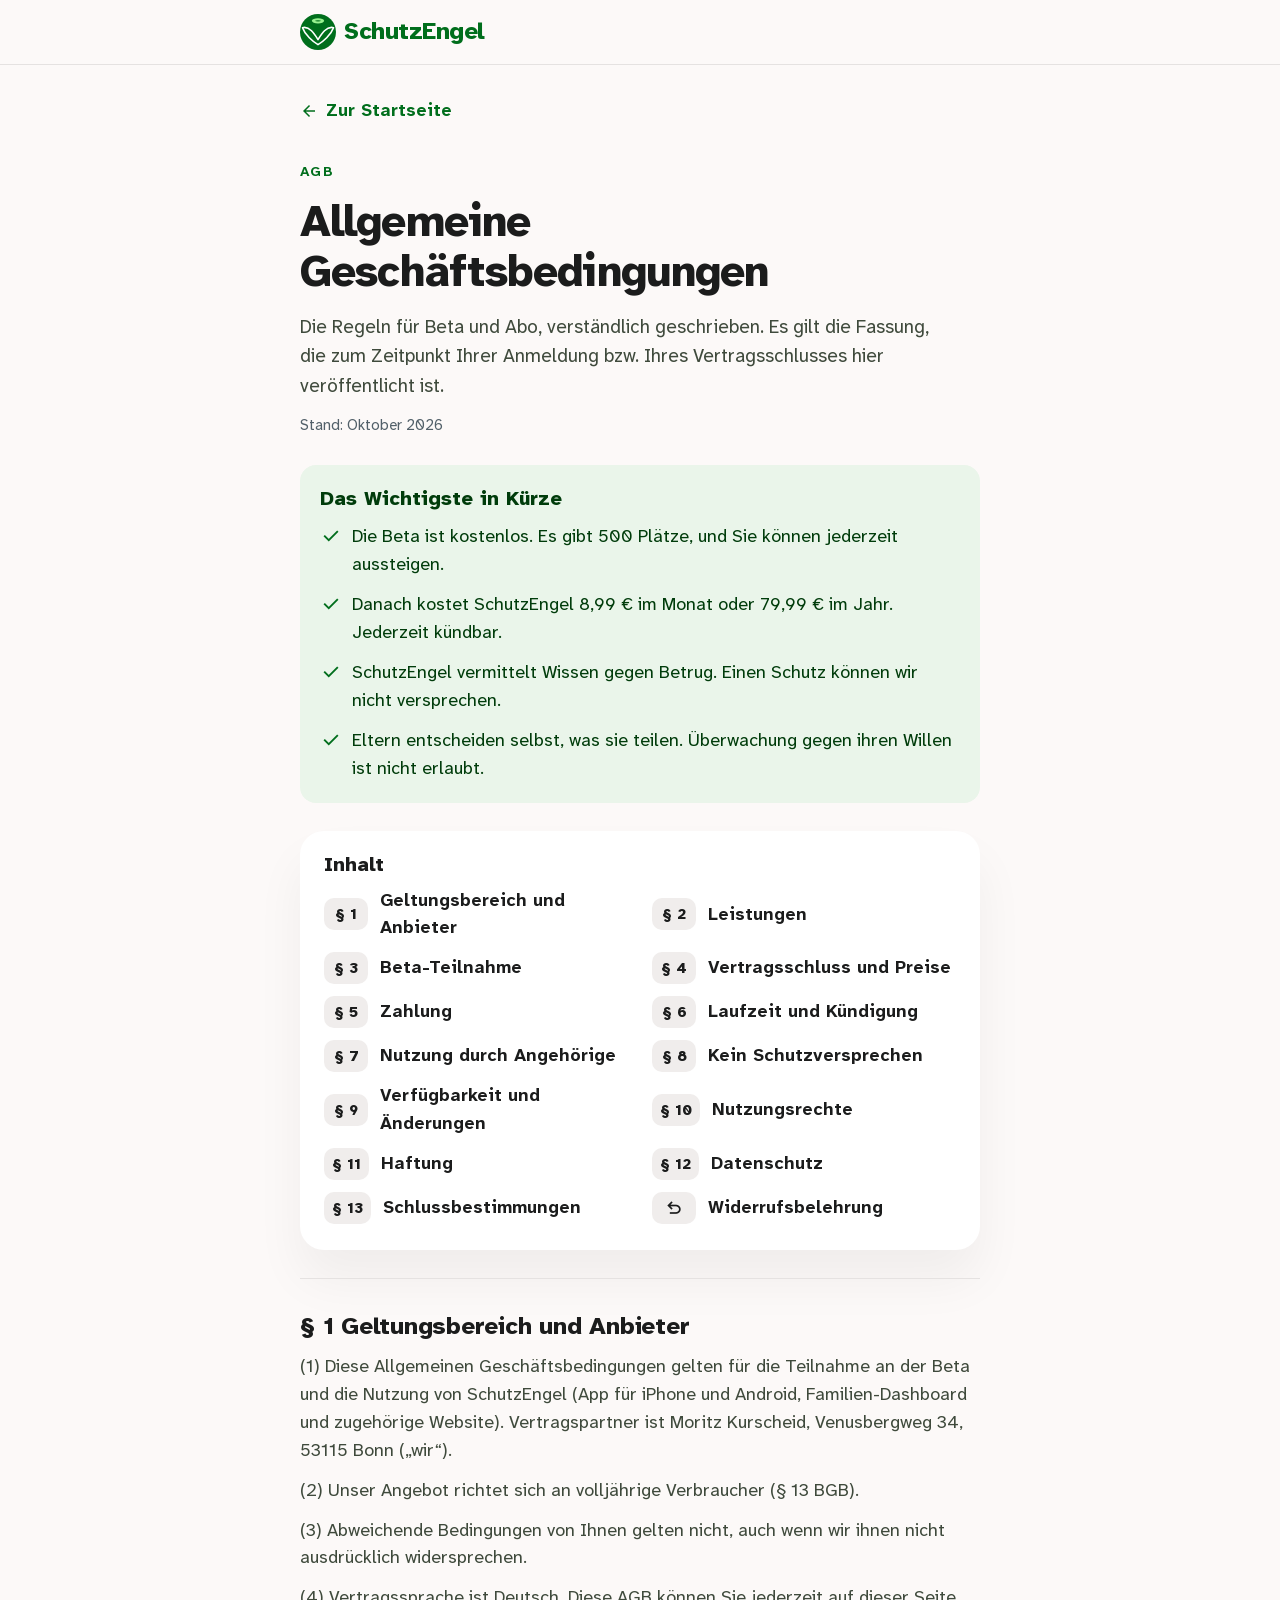
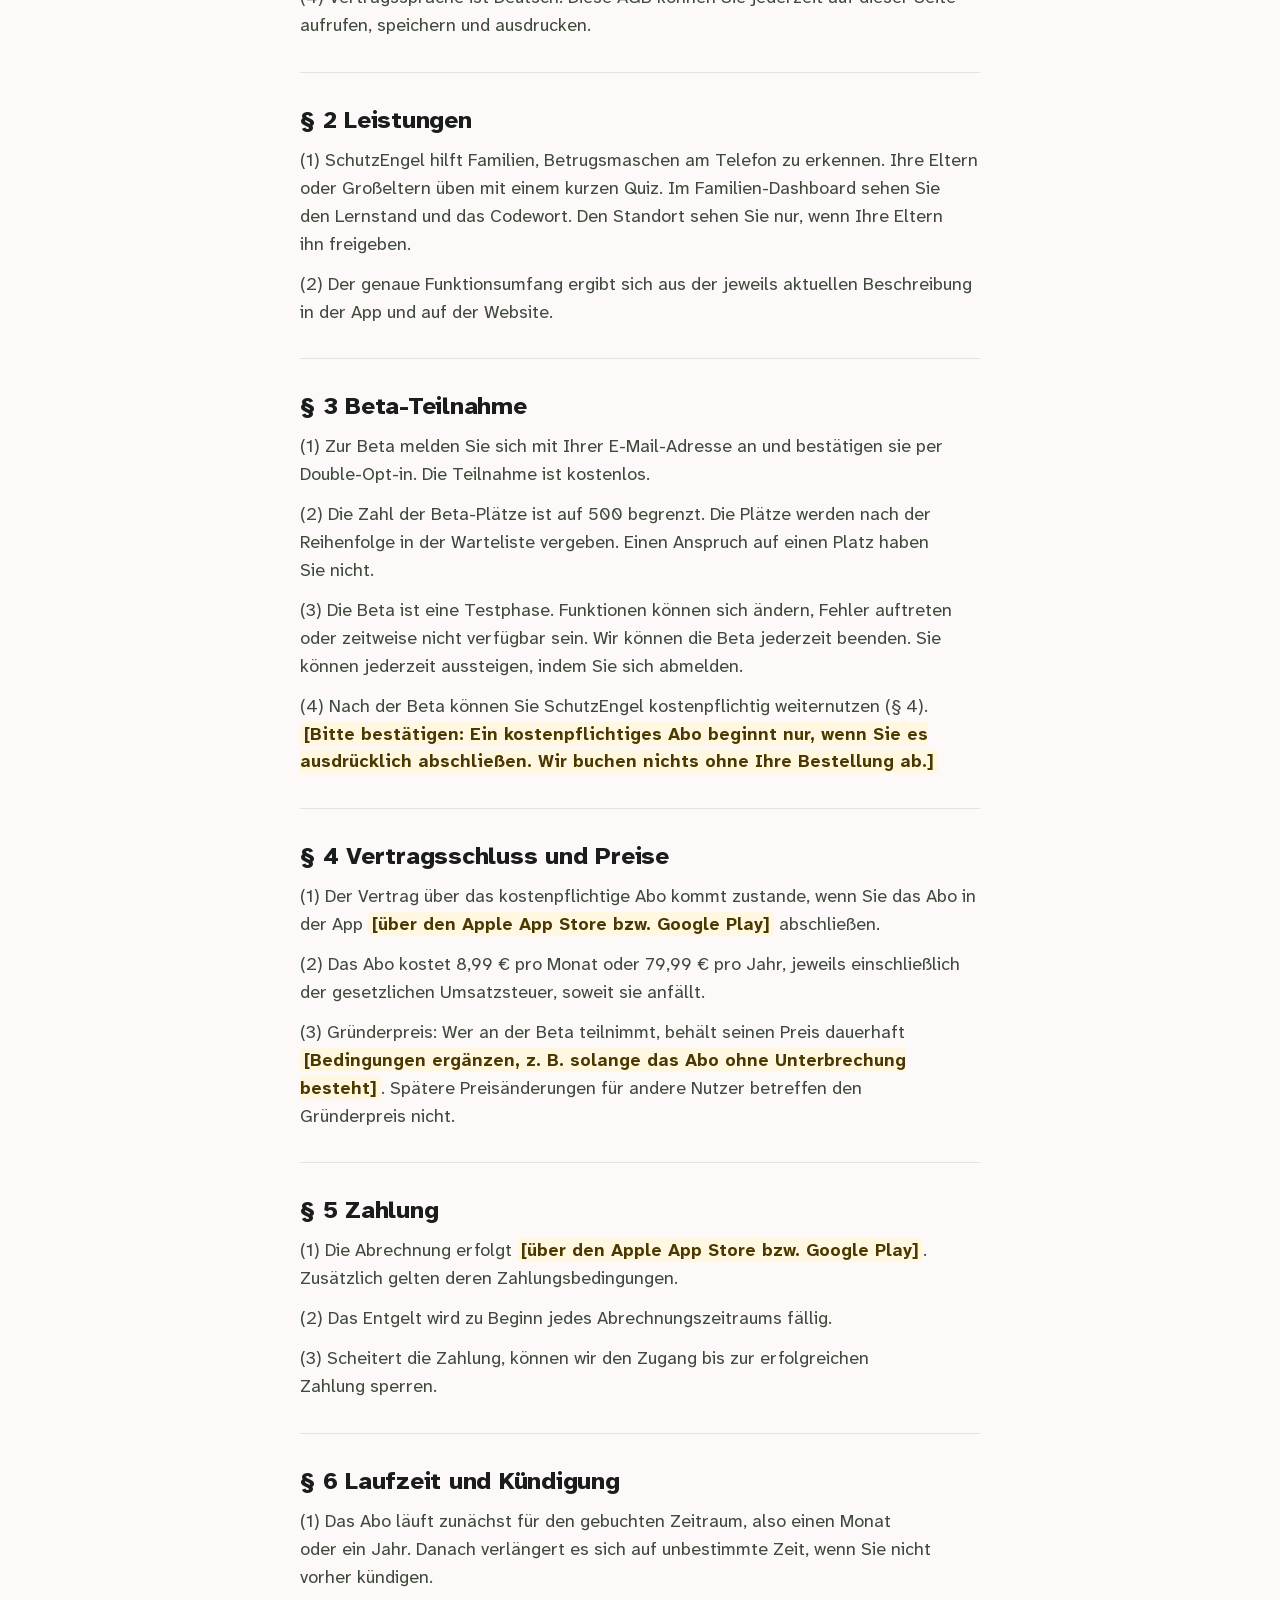
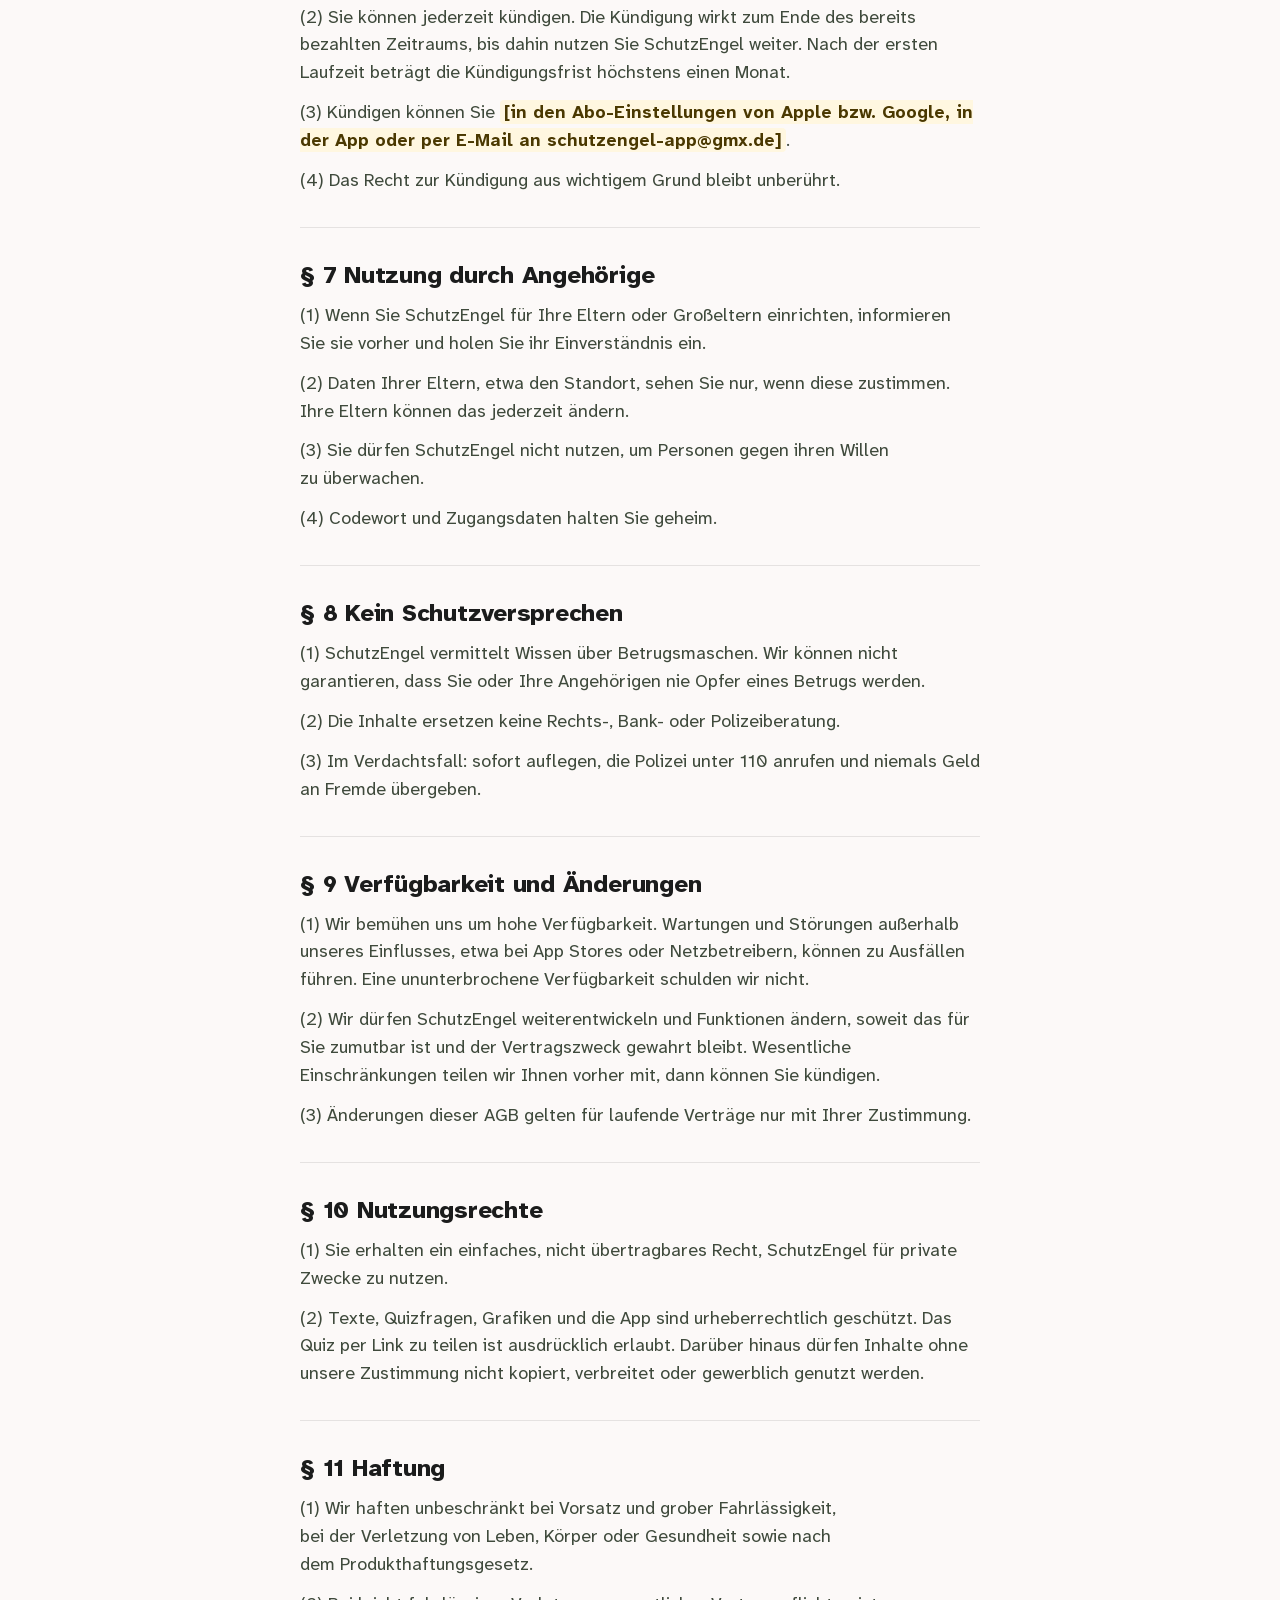
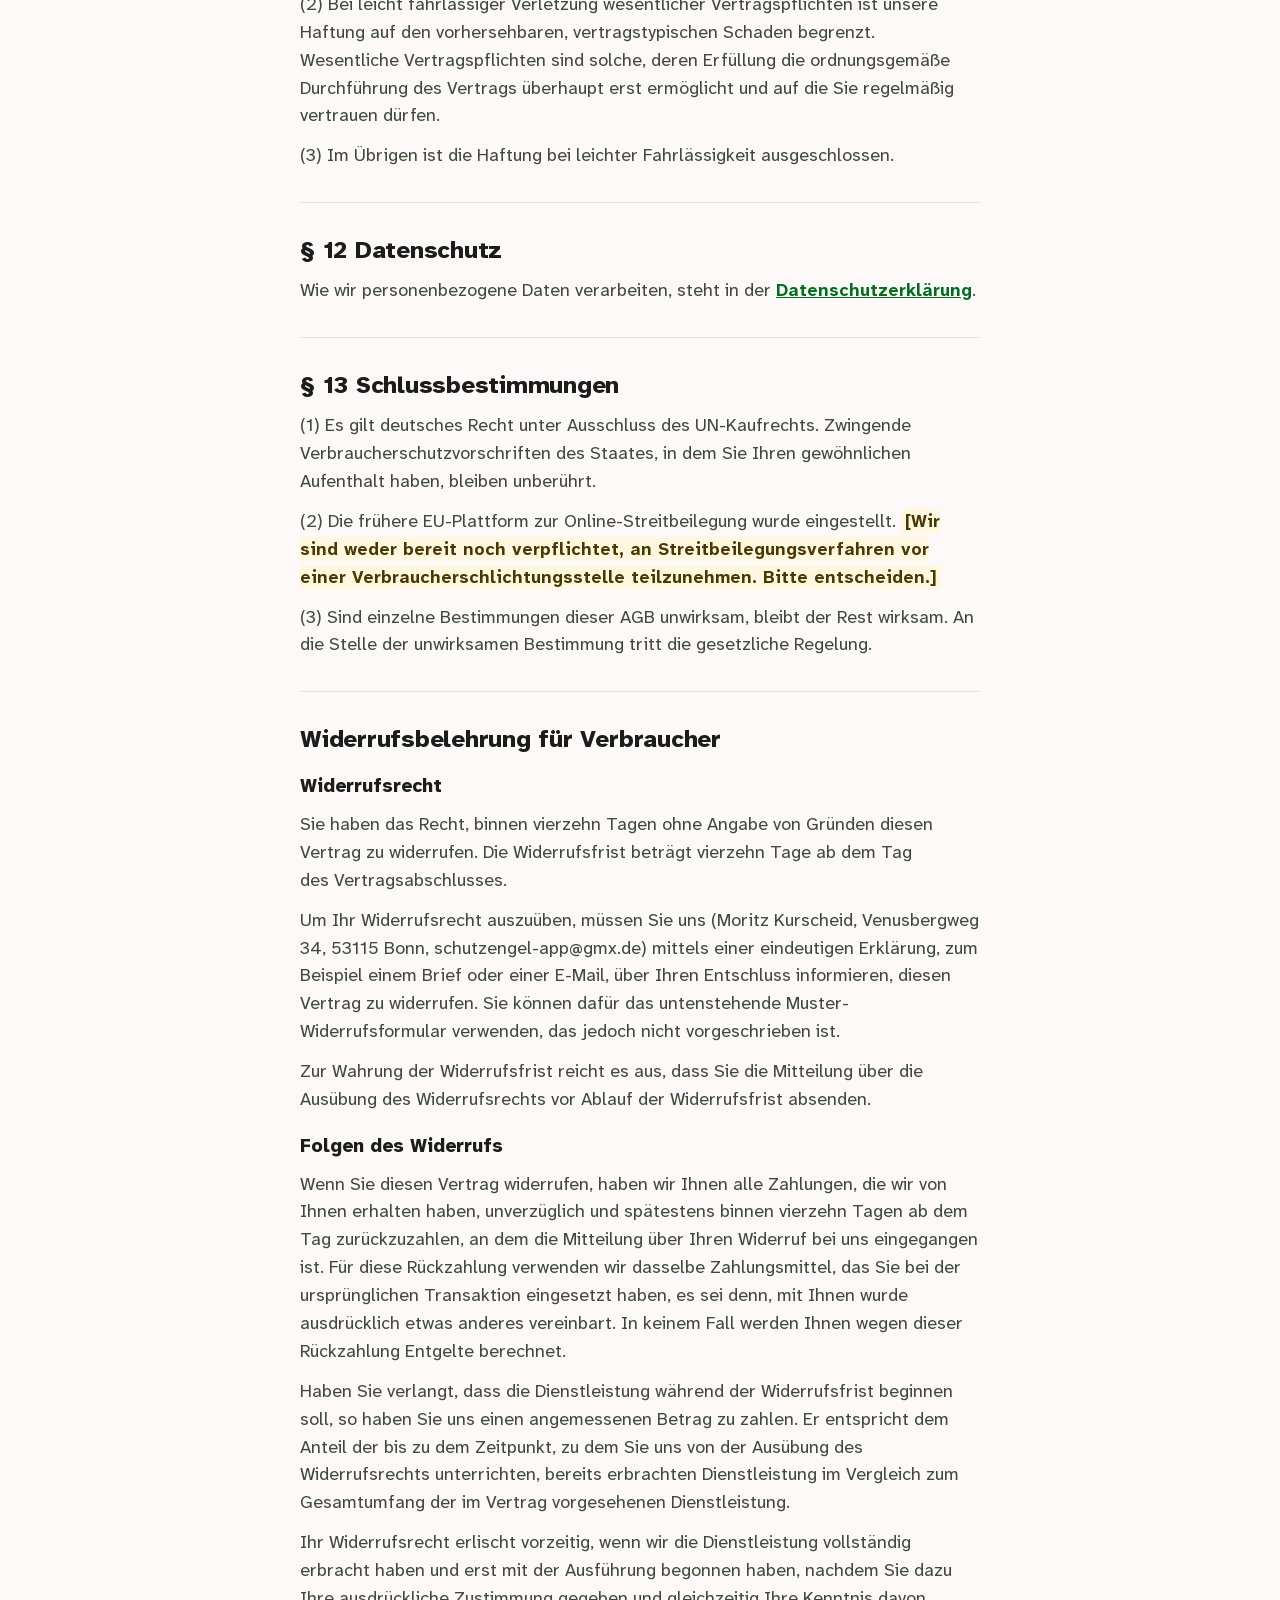
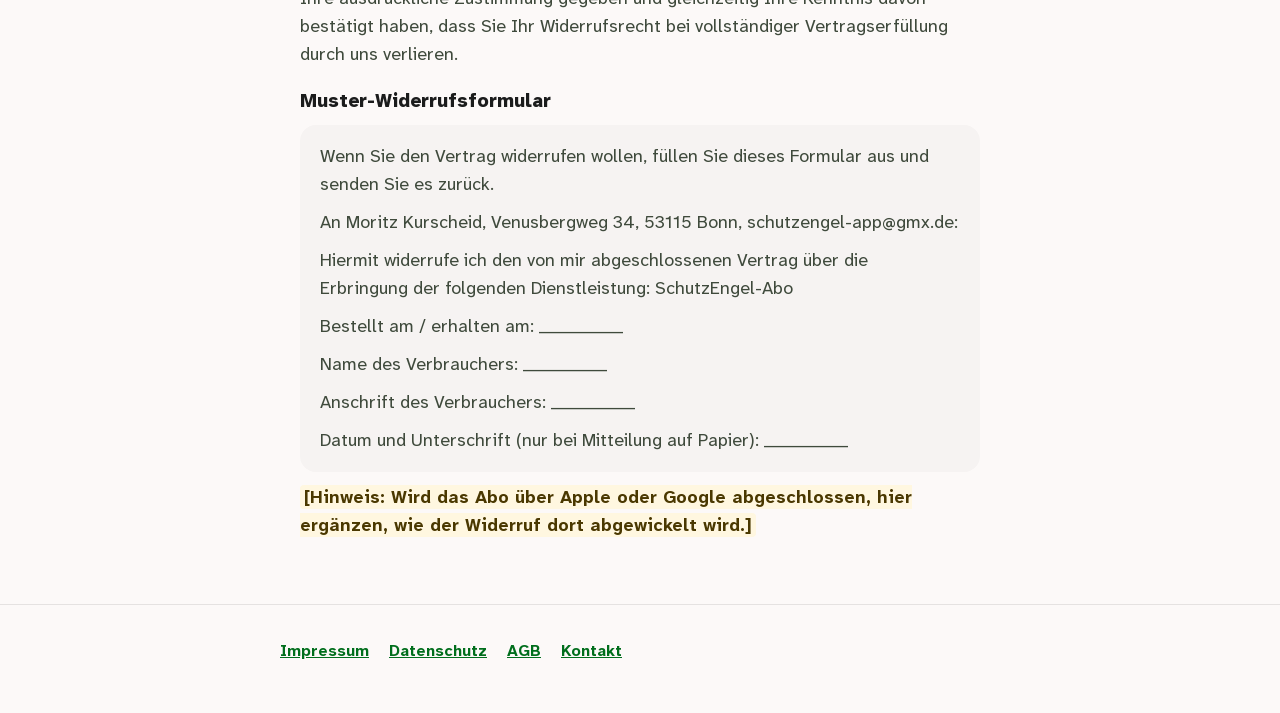
==== agb.html @ 81866c99 "SchutzEngel Prelaunch-Landingpage: Startseite, Danke, Kontakt, Datenschutz, AGB, Impressum Seiten au" ====
<!DOCTYPE html>
<html>
<head>
  <meta charset="utf-8">
<meta name="viewport" content="width=device-width, initial-scale=1">
  <title>SchutzEngel – AGB</title>
  <style>
    * { margin: 0; padding: 0; box-sizing: border-box; }
    body { background: #faf9f5; display: flex; align-items: center; justify-content: center; min-height: 100vh; font-family: -apple-system, BlinkMacSystemFont, sans-serif; }
    #__bundler_loading { position: fixed; bottom: 20px; right: 20px; font: 13px/1.4 -apple-system, BlinkMacSystemFont, sans-serif; color: #666; background: #fff; padding: 8px 14px; border-radius: 8px; box-shadow: 0 1px 4px rgba(0,0,0,0.12); z-index: 10000; }
    #__bundler_thumbnail { position: fixed; inset: 0; width: 100%; height: 100%; display: flex; align-items: center; justify-content: center; background: #faf9f5; z-index: 9999; }
    #__bundler_thumbnail svg { width: 100%; height: 100%; object-fit: contain; }
    #__bundler_placeholder { color: #999; font-size: 14px; }
  </style>
  <noscript>
    <style>#__bundler_loading { display: none; }</style>
    <div style="position:fixed;bottom:12px;left:12px;font:13px/1.4 -apple-system,BlinkMacSystemFont,sans-serif;color:#999;background:rgba(255,255,255,0.9);padding:6px 12px;border-radius:6px;box-shadow:0 1px 4px rgba(0,0,0,0.08);z-index:10000;">
      This page requires JavaScript to display.
    </div>
  </noscript>
</head>
<body>
  <div id="__bundler_placeholder">Loading SchutzEngel – AGB...</div>
  <div id="__bundler_loading">Unpacking...</div>

  <script>
    
document.addEventListener('DOMContentLoaded', async function() {
  const loading = document.getElementById('__bundler_loading');
  function setStatus(msg) { if (loading) loading.textContent = msg; }

  const FONT_MIME = /^(font[/]|application[/](x-)?font-|application[/]vnd\.ms-fontobject)/i;
  const MIME_TOKEN = /^[\w.+-]+[/][\w.+-]+$/;
  function toBase64(bytes) {
    let bin = '';
    for (let i = 0; i < bytes.length; i += 0x8000) {
      bin += String.fromCharCode.apply(null, bytes.subarray(i, i + 0x8000));
    }
    return btoa(bin);
  }

  // Error sink persists across replaceWith since it's on window, not the DOM.
  window.addEventListener('error', function(e) {
    // Failed resource loads (CSP-blocked links, scripts, images) fire plain
    // events at the element — warn only; real JS errors carry message/error.
    if (!e.message && !e.error && e.target && e.target !== window) {
      console.warn('[bundle] resource failed to load:',
        e.target.tagName, String(e.target.src || e.target.href || ''));
      return;
    }
    var p = document.body || document.documentElement;
    var d = document.getElementById('__bundler_err') || p.appendChild(document.createElement('div'));
    d.id = '__bundler_err';
    d.style.cssText = 'position:fixed;bottom:12px;left:12px;right:12px;font:12px/1.4 ui-monospace,monospace;background:#2a1215;color:#ff8a80;padding:10px 14px;border-radius:8px;border:1px solid #5c2b2e;z-index:99999;white-space:pre-wrap;max-height:40vh;overflow:auto';
    d.textContent = (d.textContent ? d.textContent + String.fromCharCode(10) : '') +
      '[bundle] ' + (e.message || e.type) +
      (e.filename ? ' (' + e.filename.slice(0, 60) + ':' + e.lineno + ')' : '');
  }, true);

  try {
    const manifestEl = document.querySelector('script[type="__bundler/manifest"]');
    const templateEl = document.querySelector('script[type="__bundler/template"]');
    if (!manifestEl || !templateEl) {
      setStatus('Error: missing bundle data');
      console.error('[bundler] Missing script tags — manifestEl:', !!manifestEl, 'templateEl:', !!templateEl);
      return;
    }

    const manifest = JSON.parse(manifestEl.textContent);
    let template = JSON.parse(templateEl.textContent);

    // Nested page bundles (iframe targets). Each ships ONCE, in the ROOT
    // document's manifest; frame srcs carry an about:blank#<uuid> marker
    // instead of a substitutable uuid. Every document mints the blobs for
    // its OWN frames — from local text at the root, or text obtained from
    // its DIRECT parent over the relay protocol below — so each frame
    // navigation stays same-origin with its initiator and a deduped page
    // loads at any depth on any host, including a file:// download's
    // opaque origins (where a blob minted by one document cannot be
    // navigated to by another).
    const pageOrderEl = document.querySelector('script[type="__bundler/page_order"]');
    const pageOrder = pageOrderEl ? JSON.parse(pageOrderEl.textContent) : [];
    const pageSet = new Set(pageOrder);
    const pageTexts = {};

    // ── Nested-page text protocol (parent-chain relay) ──
    // Page bundles ship once, in the ROOT document's manifest. Every
    // document mints the blobs for its OWN frames, obtaining page text
    // through a strict parent-chain relay: a document only ever SENDS to
    // its direct parent (which, for every document the publisher's own
    // runtime minted, is another publisher document) and only ACCEPTS
    // text from that direct parent; requests from below are honored only
    // for the document's own child frames, and the ROOT never sends
    // upward at all. That last rule is load-bearing: the artifact host's
    // frame-ancestors allows claude.ai (and friends) to frame an
    // artifact, so window.top can be a FOREIGN document — a top-addressed
    // protocol would hand page uuids to that ancestor and accept forged
    // "page text" from it, minting attacker HTML as an artifact-origin
    // blob document. The chain never touches the ancestor: requests stop
    // at the root, replies are origin-addressed per hop (never '*' when
    // an origin exists), and both directions are origin-gated (on https
    // a foreign sender's origin can never equal this document's; in
    // opaque contexts — file:// — everything serializes as 'null', where
    // an embedded EXTERNAL frame still fails the gate by carrying its
    // own real origin, and a sandboxed child of such a frame is excluded
    // by the own-child-frames check plus uuid unguessability). Shape is
    // deny-by-default: one request form, one reply form, no error
    // replies.
    // window.origin is the SERIALIZED SECURITY origin ('null' in opaque
    // contexts such as a sandboxed preview iframe) — location.origin is
    // computed from the URL and stays 'https://…' even when the document
    // is sandboxed, which would misgate every opaque chain.
    const OWN_TARGET = /^https?:[/][/]/.test(window.origin || '')
      ? window.origin
      : '*';
    function trustedOrigin(e) {
      if (e.origin === window.origin) return true; // https chains; opaque==opaque
      // file:// trees: Chrome serializes the file document's origin as
      // 'file://' while the blob: documents it mints serialize as 'null',
      // so the two legitimate shapes can never string-match — accept the
      // pair in both directions. https origins never serialize as either,
      // and sender identity (own child frame / direct parent) is checked
      // separately.
      return (
        (e.origin === 'null' &&
          (window.origin === 'file://' ||
            window.location.protocol === 'file:')) ||
        (/^file:/.test(e.origin) && window.origin === 'null')
      );
    }
    // Non-empty only in the root document (nested bundles ship an empty
    // island), so it doubles as the root marker: the root answers from
    // local text and treats a miss as authoritative — never relaying to
    // its (possibly foreign) parent.
    const isPageRoot = pageOrder.length > 0;
    const blobUrls = {};
    const resourceBlobs = {};
    const UUID_SHAPE = /^[0-9a-f]{8}-[0-9a-f]{4}-[0-9a-f]{4}-[0-9a-f]{4}-[0-9a-f]{12}$/;
    const pendingFrames = {}; // uuid -> [{el, frag}] awaiting text for own frames
    const pendingRelays = {}; // uuid -> [childWindow] awaiting text to pass down
    function mountPage(el, frag, text) {
      const pageBlob = new Blob([text], { type: 'text/html' });
      const u = URL.createObjectURL(pageBlob);
      resourceBlobs[u] = pageBlob;
      el.src = u + frag;
    }
    function deliverPage(uuid, text) {
      const frames = pendingFrames[uuid];
      delete pendingFrames[uuid];
      if (frames) for (const f of frames) mountPage(f.el, f.frag, text);
      const relays = pendingRelays[uuid];
      delete pendingRelays[uuid];
      if (relays) {
        for (const cw of relays) {
          try { cw.postMessage({ __bundler_page: uuid, __bundler_text: text }, OWN_TARGET); } catch (err) { /* gone */ }
        }
      }
    }
    function ownFrameWindows() {
      const out = [];
      for (const f of Array.from(document.querySelectorAll('iframe'))) {
        try { if (f.contentWindow) out.push(f.contentWindow); } catch (err) { /* detached */ }
      }
      return out;
    }
    window.addEventListener('message', function (e) {
      const d = e.data;
      if (!d || typeof d !== 'object' || !e.source) return;
      // Origin gate first; the structural checks below (own-child-frames
      // for requests, direct-parent + solicited-uuid for replies, the
      // root's never-relay rule) are what hold in fully opaque chains
      // where origin strings can't discriminate — a sandboxed root's
      // FOREIGN wrapper still fails all three even though both serialize
      // as real-vs-'null' rather than matching.
      if (!trustedOrigin(e)) return;
      if (typeof d.__bundler_need === 'string' && UUID_SHAPE.test(d.__bundler_need)) {
        // Requests are honored only for this document's own child frames.
        if (ownFrameWindows().indexOf(e.source) < 0) return;
        const uuid = d.__bundler_need;
        const text = pageTexts[uuid];
        if (typeof text === 'string') {
          try { e.source.postMessage({ __bundler_page: uuid, __bundler_text: text }, OWN_TARGET); } catch (err) { /* gone */ }
          return;
        }
        if (isPageRoot || window.parent === window) return; // authoritative miss
        const waiting = pendingRelays[uuid];
        if (waiting) {
          if (waiting.indexOf(e.source) < 0) waiting.push(e.source);
          return;
        }
        // Never-answered uuids would otherwise accumulate forever under a
        // request spray; past the cap (far above any real page count) new
        // relays are dropped rather than remembered.
        if (Object.keys(pendingRelays).length >= 128) return;
        pendingRelays[uuid] = [e.source];
        window.parent.postMessage({ __bundler_need: uuid }, OWN_TARGET);
      } else if (
        typeof d.__bundler_page === 'string' &&
        UUID_SHAPE.test(d.__bundler_page) &&
        typeof d.__bundler_text === 'string'
      ) {
        // The shape test is load-bearing beyond tidiness: the solicited
        // check below uses the in operator, which matches prototype keys
        // ('__proto__', 'constructor') — an unshaped key would reach
        // deliverPage and throw, painting the error banner.
        // Text is accepted only from the direct parent — the document
        // that minted this one.
        if (e.source !== window.parent || window.parent === window) return;
        if (!(d.__bundler_page in pendingFrames) && !(d.__bundler_page in pendingRelays)) return;
        deliverPage(d.__bundler_page, d.__bundler_text);
      }
    });

    const uuids = Object.keys(manifest);
    setStatus('Unpacking ' + uuids.length + ' assets...');

    await Promise.all(uuids.map(async (uuid) => {
      const entry = manifest[uuid];
      try {
        const binaryStr = atob(entry.data);
        const bytes = new Uint8Array(binaryStr.length);
        for (let i = 0; i < binaryStr.length; i++) bytes[i] = binaryStr.charCodeAt(i);

        let finalBytes = bytes;
        if (entry.compressed) {
          if (typeof DecompressionStream !== 'undefined') {
            const ds = new DecompressionStream('gzip');
            const writer = ds.writable.getWriter();
            const reader = ds.readable.getReader();
            writer.write(bytes);
            writer.close();
            const chunks = [];
            let totalLen = 0;
            while (true) {
              const { done, value } = await reader.read();
              if (done) break;
              chunks.push(value);
              totalLen += value.length;
            }
            finalBytes = new Uint8Array(totalLen);
            let offset = 0;
            for (const chunk of chunks) { finalBytes.set(chunk, offset); offset += chunk.length; }
          } else {
            console.warn('DecompressionStream not available, asset ' + uuid + ' may not render');
          }
        }

        if (pageSet.has(uuid)) {
          pageTexts[uuid] = new TextDecoder().decode(finalBytes);
          return;
        }
        if (FONT_MIME.test(entry.mime) && MIME_TOKEN.test(entry.mime)) {
          // Strict artifact hosts allow font-src data: but not blob:.
          blobUrls[uuid] = 'data:' + entry.mime + ';base64,' +
            (entry.compressed ? toBase64(finalBytes) : entry.data);
        } else {
          const blob = new Blob([finalBytes], { type: entry.mime });
          blobUrls[uuid] = URL.createObjectURL(blob);
          resourceBlobs[blobUrls[uuid]] = blob;
        }
      } catch (err) {
        console.error('Failed to decode asset ' + uuid + ':', err);
        const blob = new Blob([], { type: entry.mime });
        blobUrls[uuid] = URL.createObjectURL(blob);
        resourceBlobs[blobUrls[uuid]] = blob;
      }
    }));

    const extResEl = document.querySelector('script[type="__bundler/ext_resources"]');
    const extResources = extResEl ? JSON.parse(extResEl.textContent) : [];
    const resourceMap = {};
    for (const entry of extResources) {
      if (blobUrls[entry.uuid]) resourceMap[entry.id] = blobUrls[entry.uuid];
    }

    // Artifact-host CSP (connect-src 'self') refuses fetch() of blob: URLs —
    // consumers read these Blobs directly. Survives the swap like the error sink.
    window.__resourceBlobs = resourceBlobs;

    setStatus('Rendering...');
    // Page uuids have no blob here — they ride inside about:blank#<uuid>
    // frame markers the pass below resolves after the swap.
    for (const uuid of uuids) {
      if (pageSet.has(uuid)) continue;
      template = template.split(uuid).join(blobUrls[uuid]);
    }

    // Strip integrity + crossorigin — blob URLs from a file:// document inherit
    // a null origin, so crossorigin forces a CORS fetch that SRI then rejects.
    // The manifest bytes are ours; SRI protects against CDN compromise, not this.
    // appifacts: only on tags now pointing at OUR blob: URLs. A reference the
    // bundler left live-fetched (an absolute x-import, a runtime dependency it
    // could not embed, an authored external script) keeps the pin it was
    // written with: that fetch is exactly what SRI protects. (A crossorigin
    // on a parent whose child carries the blob — <video crossorigin><source>
    // — is left alone too; the attribute is then the author's to drop.)
    template = template.replace(/<[a-z][^>]*>/gi, (tag) => /\s(?:src|href|srcset|poster|data|xlink:href)="blob:/i.test(tag) ? tag.replace(/\s+integrity="[^"]*"/gi, '').replace(/\s+crossorigin="[^"]*"/gi, '') : tag);

    const resourceScript = '<script>window.__resources = ' +
      JSON.stringify(resourceMap).replace(/<\//g, '<\\/') +
      ';</' + 'script>';
    // Inject after <head> so the DOCTYPE stays first; prepending the script
    // would push the parser into quirks mode. DOMParser always emits a <head>
    // (synthesizing one if the source HTML omitted it) but may carry
    // attributes through, so match the full opening tag. slice() rather than
    // replace() keeps us clear of $-pattern substitution in resourceScript.
    const headOpen = template.match(/<head[^>]*>/i);
    if (headOpen) {
      const i = headOpen.index + headOpen[0].length;
      template = template.slice(0, i) + resourceScript + template.slice(i);
    }

    // Parse the template and swap the root element. Scripts inserted via
    // DOMParser/replaceWith are inert per spec — re-create each with
    // createElement so they execute, awaiting onload for src scripts to
    // preserve ordering (React before ReactDOM before Babel before text/babel).
    const doc = new DOMParser().parseFromString(template, 'text/html');
    document.documentElement.replaceWith(doc.documentElement);

    // Resolve page-frame markers: mint this document's own blob for each
    // framed page — from local text when this is the root, otherwise by
    // asking the direct parent over the relay protocol above. An
    // unanswered request leaves the frame on about:blank, the same
    // degraded state as a refused embed.
    {
      const MARKER = /^about:blank#([0-9a-f]{8}-[0-9a-f]{4}-[0-9a-f]{4}-[0-9a-f]{4}-[0-9a-f]{12})(#.*)?$/;
      const needed = [];
      for (const el of Array.from(document.querySelectorAll('iframe'))) {
        const m = MARKER.exec(el.getAttribute('src') || '');
        if (!m) continue;
        const text = pageTexts[m[1]];
        if (typeof text === 'string') {
          mountPage(el, m[2] || '', text);
        } else if (window.parent !== window && !isPageRoot) {
          const had = pendingFrames[m[1]];
          (pendingFrames[m[1]] = had || []).push({ el: el, frag: m[2] || '' });
          if (!had) needed.push(m[1]);
        }
      }
      for (const uuid of needed) {
        window.parent.postMessage({ __bundler_need: uuid }, OWN_TARGET);
      }
    }

    const dead = Array.from(document.scripts);
    for (const old of dead) {
      const s = document.createElement('script');
      for (const a of old.attributes) s.setAttribute(a.name, a.value);
      s.textContent = old.textContent;
      // text/babel scripts with a src: read and inline. transformScriptTags
      // does XHR against the src, but blob:null/ from a file:// origin is
      // silently dropped. Inlining makes it a plain inline babel script,
      // which transformScriptTags handles unconditionally.
      if ((s.type === 'text/babel' || s.type === 'text/jsx') && s.src) {
        const pre = resourceBlobs[s.src.split('#')[0]];
        s.textContent = pre ? await pre.text() : await (await fetch(s.src)).text();
        s.removeAttribute('src');
      }
      const p = s.src ? new Promise(function(r) { s.onload = s.onerror = r; }) : null;
      old.replaceWith(s);
      if (p) await p;
    }
    // Babel standalone auto-transforms type=text/babel on DOMContentLoaded,
    // which fired before we swapped the document. Trigger manually if present.
    if (window.Babel && typeof window.Babel.transformScriptTags === 'function') {
      window.Babel.transformScriptTags();
    }
  } catch (err) {
    setStatus('Error unpacking: ' + err.message);
    console.error('Bundle unpack error:', err);
  }
});

  </script>

  <script type="__bundler/manifest">
{"4620fcf2-9efb-415e-80a9-a98cace22409":{"mime":"text/javascript","compressed":true,"data":"H4sIAAAAAAAAE6V9aXfbNtbw9+dXUJyMAlgQLTlLW8owJ02cNm2cpHa6jaw6FAlJjClCJSEvlfTf33OxEZTkLvOensYiAILAxcXF3XF46H1z+u70/MXH01fepORzL0265bIQ2ZwdVmVyeBCIyut6KfcKLjyWZiLwztl4meWpd5uJmfdpvCw8+RyI6pOHKsY8MWPeIk6u4ynzzk9fvDo79Sa8lMUVX5YJ6/Iiv/dKlmQLhoP/85cV8ypRZonwBwhherK6iUvvXND3488sEUHKJlnBPpR8wUpxT84ERYIUhGF6UnhZ4YnoXMiSFSuWc1bG45yFrR5JeDHJpkv7fFtmwvy+ifMlC9kGh2JYjCgjH+tOz6A3cb9gfOIVLepX9/Mxz/2o6Ph+CE0Gk2WRiIwX3luEVwkvKuEJepsVKb8NzlmciEE2QS2Bxazkt17Bbr3TsuQl8mv4hp7b3ssqCeL4Js5yGKN3z4SPByUTy7LwxMZ+8aN44JOv3p/906++en/2lx+GpXhBEQqCQGB68hbhIClZLNhpzuasEKrCBYlAwoywoCL4fcnK+wuWs0TAWO66aeJjOdIC668UyzwfqDfY7htVUmYLMUxjEXfTpKseRz4mq0XJF1VYkkXJbjJ2G/IN/RqxKJgy8UKIMhsvBUO+fFE29XEUwbfM9FaCzRd5LFhYBFlRsPLbj2dvyecqZO02CwS7Ey95IVgh1mvfJ7tfq1dFNCZ9eAyzRFF4WQ1/Oxkd4OjkMGB3LEHiz2eex5V4U6Ts7v0E+ceH0MuJAhajlHb76zU7hqGm7G5PDyUVQZVnCUO6TacY9kZBzoqpmBGGSUUBKV69P/sQlxUrEQ4W8ON1yecXosyKKRLEh2kfzsQ89/E/XYnMwiaHlaj+l5UoAf5Vu109AH/3GzX8vwbwK+zXHarW8A37AjxsBjkTXjEQ5f2qoN9dvH+nYIAE3iSxSGarv3h/I9dvvXboA5dkyl+vX5RlfB9klfyLCvyXYzErX5CSsuCRrmy3ded1EbVfiepC1SOnq81gwkukOqs8PvE04bxm9xViGFfD3qhFqf/Ib7cRH1YjyobVyMJeDc99h2ONNRFvDrt0YP5B4rwEJ5UrpIGasoSn7MfzNy/5fMELoBGFAe5GfRIVQbXIM4H8Qx8HC75AeL32zzkXPg5KtsjjhKHDyyBNLgNAxUdr9Td6dEh837aVxOmVoJ/+z/M8L6iSrnxzxvOUlatxnFxPS74s0jDhOS+78+wOZYVXldMxSZZlyQrxEiq8L/9NRBkX1SKGMjyQ3XnemJcpK8P+4s6reJ6l3l9086z3Z/10yzjNllV4tLgbjPldt8r+yIppqCvH/G7Ab1g5yfltOMvSlBUb+fp/rtn9pIznrPKqpFvNsoKtev92Jtdd8CqDBQn7vd6/YRAb+LG3ha5XPQNAAWawk0XJ4nlWTLeBSP68ZVYIVi7g1zyrqqyYruynSpbHIrthFgh/ezWe/SkU5cuh0+DvTyYMx2zCS/ZPJ2XeA/oO1Ch8/NgMyk43Hlc8Xwo2yIqKibA3WHDZT5fdsEJUYcGLfaDIs4LFZXcKuAEb5ateyqaknI5jdNT/gvT7X5EvvyA97B09+7cufvoFOTp6Ro76fRJ89Qx7T774974Xnj/5N979IGAdC58CogCSDOIim8dyAga5vH7wtPJYXDEvKyZZkQn2DyBciFk3mWV5iorOV0CJthrg/3kN9va808z2v6pn9gDo/xlN2OwjMV0G/NVqEacpDPHp4s77cnE3mPBChP3+4u6wHzz1lll3zgteLeKEEfvLDEih81+M5YttwnLLy7Q7Lll8Hcp/u1BQD3F3W6ZZtcjj+zArAOO645wn14PbLBWz8IjNBzOWTWci7LP5NhEy47xhpciSOO/GeTYtQjibu2MuBJ8PHJgqPHz2jJj/gyd4sENGZasegf+CZ/+YSu4QANPBsmJlt5LMilzzffBYFiWreH7D0hWsUncSz7P8PnxgjWQTuWOCL5+x+T9aswcPg7+Ngf3tHpoQerK4s1RII2DPe7K4q6c945WQf+PKYOo2da4b53yaJdvNLFUTfBECaudsIuSPP7qSwwyP+k+/ePrlk+dPvxjM47uuQqnnvWS2Pbbnizuv34NVrQHwr3Gv1zvq6SX912Qy0Xvn6G/tnSY8ni7uBrezTLCubBQuSta9LePFPkqspn144J1lMOHK+3D+5t3Hq69fXJy+ffPu9OrlxQUIlvFiUR3esrGXsuS6W4l4yrrsbsFLAXLx5fKo13/qXTO28MZczPSo4MXqvkg8kLhyR6L2SjaNs6LyYiUxe5Vgi8A7OFTn/JylWewtyqwQ3kr39Z8FCNErbx6X06wIvV7wLJkPvI2ultItI56Uar2Vp2hBVlRZykIvvuFZWjf+F4yEc0HsL+/Eoom38jQN8OKl4PVbB8Q7sDQbfsYTwUo7QE8NWJ3K3Tj9vKxE6LE7EIG97i0bX2ei+3AT2wsgRVryRXeS5YKVoQer5LWyOQA7LpzO/rKl7dOeAN2UAe3zul99VTX6dFosS3VYeEGv16/+or9MMNW8m/BlIUKv/0C3kyzPu3MOqwEY8hfdAoUGLBMs9MplUcBh6PYriUG2Nd7evsGq1YN/P5H3gvpwzpIxT+9XhtLD4a+xqrexqGF+nBi8cNtv/FrI/ywVLor7Z7QIFrGYFfGcSTEAJCSHeY8eHWaBYJVAbwRIIxjEBCZF0R/P3yIRjOMKxIX1WkkDuqumxADSBsO18PFGCh/Qk67fI3VsiXSecISXP+QEaMqTJWgxjOzO6FuQVuQU2F4R+y3ChNPPAhUk54lcBDwQwTwur18zkcxYijgmIqiYABnlXTxnqiBO+UJIwTtFHKRxrYm5uoIjCfRi1Xo9gS6Q6TiYlWyCAzFjBbqiJ1cBv46upFyMcOj7dY0e/[base64]/VY0lQLcdVEKcpSjFR7VVRynImGErxZkOGIwPTpfraGZvzZu8NEX4KR0gSSLH8jIl4vV5tDLTm1KmIguF0FIF+NF7mYjBvUQo03+u12ygdTkd0js32STdk6LxphX/vBcrJKgiCJQmCQLV4f8PKMksBH1ebjYHvhILq0bw20WsGOB65DygDCb5IWYleoBjjcOI+kgwTLsV2Jujhb8MX3f/G3T+uHo30r173q6tHo4ND8iNUd6PLtIMug8u0g6NHh/UKvlLUx+xZrbwqcCDKbI6a21dqz4a9EaXUR367zYZMKze6fVmI/Xb7G0mZ9Nygd6Y1aX3S7WNsd/9raAc9lubrnLrNe6TU6jnQtrk1urxTBnyhv4/xoLrNYOdBIV4lccV8GFGoB8IppdVAFrfc4pYtbjauBhoVnJaV1FgZALR8PclWY5LY6hh9US6ZbdSzxZM4r+ryvi0HQuM3CCXUwGiXhdLbp7b6R6GOAYajd8v5mJWI4dAsxgk9arfNOB/[base64]/ab3eU37422XaOVSjqMwoSlpGwbBSI+jQfqeqB7Gxq6E/PPQVHlS0TzLKO301zMwOs92uTnoDuSrFMDPvVM6qm+IR4F/V7ZJK4Z/k9QdZpwPbu2pBmR6hOQ4lkaxnRTKM9ehzAF7W6avxmompxSkldf6Z+lXSTeI5y7s++VlIbu2CCeTHXjwel97YG6eZN065Ny69JBPMA/bLS1nupZPCY3Mv80DWuR6nIL1ce797lVfF84VXzeM896pFXEij37W0/fFi6lXLsVctF97SgxHcjkvfKIk9H2NSCLrS0j2MrYxvtbDvE2XVM6XyyScC+N26EJ58IoB/qAvhySdiwnndqXzyiSjrktInwnkLXpk5nfgkiReSGzdl+tnfkNJaMcG+elqIMmMV0kVMPxYCUG6B0FCQYoTpybAgYoQxeeQCPs/57etlnl8kJWOFF0shE6S11zxZVvLXhzy+95IZS64ZaKsLUfK88vShAH9Z6aVZBQBKzY8PWSKWJXtT6B+m/JzNuWDQI4hcYMKdv+M/xXkGXKSntENeJtj8IuEL5uWcL7z5MhfZImfefClY6hX8jKfLnHlF/SJfsMIDSad6I3VRXsni9L0yCP++zEqWeiW7YcAmexX0nHoVi+c5qypPrTdLm4jxu6ArXiR5llyHPi9ewg+f8CKZxcWUySL5C8qyYrEUUPQGfkBJtRzPM1l0IX9B2TW7T/ltAYXfs/tX/LbQpcuFLvtxoUsWJasqXfgBfkP5nC8rZno4gwfTh6xRvchy1Y8sZaCksBWn8GTrchbfMFv3Fp6gbgILD8USA6BknC9lH1/nS/[base64]/R5XqpVDleh2gxi4C1NgVgBoDXKgwkLVKETuAF6bEjsK20UOxLfR4bL1V1zRavTGlEhJWtWIAaAugtw35SdBPKAqHv534j0drf/ibPzrw14+Hvz0eHTzGB5/It4pUn7Pp6d0C+cforqvUMus00b8w8js/iY6PD0984k8zHxOuuqWXl9WB6VQ+6J7XFEUteB76j0d4PfzthI7ga983v4aOW91uNzpZw9/h5WV1eXkxOoi63VZ0gtfoGClT/VoK1mvY5HHJ4rXIRM4wiii8cngywn6Hi45/glHdx/Hl5eHl5ROnkXRpOMHr42Hc/eNF97+j4W+q5mC3JzPP/wp6SBtzrKeILiuMoK9RZyi7s6Lg6AAGd1kdUHw4raW/7xrOFoyeMGsz/q8gqCScVJieAKOkxOGoDHnn505Vm5blhw6nJKMnftfvZIHgb/ktbLWKIYxr/xf7yveCIEZk3yTD9KS0wnbEQh4ViONOFhYgRta87S9KS0Xrbr4VBBWEkRLTE//Y77BO2fFPjg/hl3/iY+I2PjyesXzOBLqs1if4cJoR/[base64]/sd6Xq057urvFziCF4uwqOdQNTC3ofRhYNMUhrEZ+LiWDplSHYBPUKi0bOVxb1cac3QQVhFSDPkOtCIe/og4HtkXShB51AtWRHPcPJruXFY0qg4uV5crNLysLi9GnQhfbi43l9XBIyUwuQLdsD+y0gU9eYVKkNLlQmZFki9TViF/tapnDJ5QCg6Hu584nGKnM6b4Zr3h2/0Ieuc4inw/5Dj4zLMC+b6ZFqjcHKT8QbhYKfEDvl8uQdsJMjEULUouOPjj+FGrHx7+hqKw29WUD7RV3VFnrXBP0azu6AA/sigohSnB6OFv0vfJ+nJ0UVJV61iIEndR0MGucouxBsSZ9RwzaxOtrrMiDQGu0ikqLIZHo41yKYLvFcxKDUPts+UTrVQlfp4V1z7x50zEPvFB9+4TP5PD8olv/rL5mKU+MV5HxJcWhtwH/zClN/aJr8QnaV2ArqSE5atjF6orJurnOVdnrR8vFrmsUJCQPwtuvnc3X/gjR1dbsnqNWgULZnGFxNZerFeUu61R6/C3rZWpF2a9bpIRXgAZkStelUnKE7P+Cmz6IcnjqjIPWWp/[base64]/cEuxSXxWUJh5i0Fe2qxls96bJnzhljkWOwpcWiCg8P08RZfaAVQVbcgCgvLXVAGhOe1/SYUvlmaPSPqht/vS6ManIeZ7ngtoEAyQNHrV7YKtrtUu0CEYd+u61IZpjN4ym7PERRq7qZYmNJZI6XYNVRM2xa+1p9x9qXM8dVUXID2ntTbnDADN9VQO4BVdMI+Ie0KWlLgGUETdNSqiq5hC13fUzZlkHyD7ASIkakJ6z8d2PUlJk0WdXtsj/YybP+Ubv9R5DkLC4RJubtCpPKnNuZ9LWEffiHXM6zeFHvicxwUK2mo6rAeyZZ0OFohz1RbzPr/coe9n5l2/rilQhLcgM+2mygXy9bYEAAS4C/[base64]/TYNTBl9UB+ecFl/jRYVbvi1QvtFpbu417egX7pqDvUA5RYxpYS/QJrtw5a3uYdfDWAtYsrt7fFigRROAoEUMxChXpkFYz81osaUJtdJwYFtAYYrYMkI+QNqeVw/[base64]/3Wfe5AcoSTc1iXdMUHtzG17qxMthMu3R8eL2Br81pj1xQZRKCUVx05yfQcoDhk8c8mtNpeEGnZErRvHOBD48Gzgflns3BSo7ATH5wGUhjeRSyYbcziqTJXKlV/i0lkowsofG/0LDX/SruTkarJ5u1/f3U+f3c+f3lRr76DT188COuZmbBkF5YypSsrndLTb5tcENRl1lBvYOKrsAHNfdlwlIAqWsWLqO5UFuCAzKbh0p5oLTbObYOMdnwaNQUF0hK851CeHFJKU3X69ZyvW6lpocp/d1sngx2F9EPuXyodR0Tgaa4g5brdWp3RXncj0RY6DM9oct60LF9UINO2u3YQGHOUAKiXQz/MINZE8q17P0NJle0sg/w+qTdvmq3J/owoZReGRcDCwiu2c5vAACVfZATr99LrV1yqSkBmpI5pidTqBzOR1ixUVPq+3bbzGlvMD82vQzmyp4+7dDlcD4i8+PJ1mAu6AQqbugV/BlLR4/eZaplswu8XjdLbvBg2qHjCOB5Ed6EE4HsolzYFbmB5bCwn262V8Ei6e860G+1jXV1k4mrGdB4Jze0FDSQOOizp/gQ/qnfmTPTr6HbKfRCOPwtAIETeuJ08gglh0fPnuED+CcQXH+m/xxc4FKp5UZHxO9Jh6uyXqKn6zV3nqKn4RNJyHLq/6tek4T2BslxNkg6HZx3aIV+R+UwGUUReGVz+4vVqk6H80md6SPDohzTp5HVT2nxB3SvHYZDqxYKgsMpjqLhyNZLzvdNAUda/7krq/+0Da4hWKWHo4EymLf6GvEzU5ZTyZ5annQFXoJhokM54w2fDCEWMYhNwFk1kjQokRJc0oXm/nqdGCEDRGixyP2aT9V+FH7K537tnsYYSjBZ0tbVen0VgOpFqxJBiGGolFwfT+IcfP1GICDbJzy4areX7TZqvhf9INCVdLXCIWfmJ263M8WxKv2OekdpeFQTMmUC7CsfUIw3WB4iE5pIAuAK5T/jdhtN6I9QKhV8P1uHI0wmUi7LtGM7+CfQeGAgsNnuSqk/QLhfcc1NB4uKLVP+ElQh9gvPMYmVm5Ttp2gZSE4cPV8XPFJaCszGQgKeDc2vxmUWS2XDZFcb4WNs54ex9ZOY1PoZPNG/YAn8ZosJL2U9KFZe89Kp3VEH4Qn9XQwno/UaHjsTdWg4yumOmf2T7WEoCzycdTUuSEWRtDq32614S/XZbrdYwOfgNCiAMilYD31tun+pO5Quhq3eCKhJq1eD23w9ho/[base64]/vF4Do73jKgtO3p2en7z5evXv/6rTdzkFbsR0LrCkw0Wdf2elgxzrlJaB0yAOpJ4UuK5yhBG8wYoFWtGLLKX6uC4k8bRHKSI7pCVcmgoTEmJ4kKAOnVpIDubLwq4Krq7goODgBp9SZMqlq4H1WsFOvqJOmHtjIHHdXTMpuOFDhCfKEVKjhHH1XtcApdsD28fQXBTPDD46ZVlXWbVt7QLw/pFwGFot4ChRoi+V1tXZV0gXKGN2r4YemMJv40a1bZml2dLrVVJkZ/Qh8tKXRkuk6a//2oxv9zlv1V1EF6+NUb7rplk8gElFwdaUDDCIfd/zLnt8pBjNF5xhoimZC+mEzDHkfKp6z4DYuC+QP6wicked3Gl3ViN7xQ8/vFC6DMm7aYSTwfwJeAzS7ajdvG7CMnUIL6u12o4nnYxn0HgLxrUlA8XeMXdaq/QJBCobXZTyFvUpW1+w+rDbgvK1tYQrrpaIO5e2+Fd2zgZFDwEaW1T7stZmcA2hsIOY7fhu9QD546vnqOzmxx6p0dVNxdV4dZ+hvSGaUFKGlLmAYimCh9mx/sJTwsgvn7d/+WB3E52+Iv1p50oAvv9rxvc3GxyGaCsT31XkFiDWe6cAEcSkXdZZ6ceWx+ULc+0ofi0OAdlZJ9zVDHxO8rexMYPC765JvSIJDADD0ZbWmCaX+mPOcxYWvEOLvzNzfGDKZYLxxEfV+i6x/QGIr8UKeVUKGzftg/9iujStZB758PuHUcuzb7STX6Ia/yugn+W7PJ/0eUF1FJUFb+eAQDEbnRNHkleJjGcrroIQGdCewvZMd3JxQftKLVBMuCW6OtCI+HI5CNDFH8lSghDxWJM6DcVD/cSfrPPZt8pPCi6EbDz3u6DWadMDDmkzoEBRm+xY33pCJ2nFXZNmI5QiCICfDchRekUfKA3q5qcMtdntabkiletKyNkpJQuZYLXO9zrd/[base64]/SsIRiXokLGFRYRXOBKhnFo1lJh1lNyRSY1ayOTJqiWPIpqTr1P6hEL6u5ZYrnNVPcbmumNa6qbFqgJZk7sshymI7o3GhwEquUQsvAGM1polAmJVNMT1I5zSmWe7UI7JIBO7B099DpX+4h+24XPLa705yP47wrXZHrnfUnr+3DP4OX/l7kgO/40tj1T4YCLi47aFYm+z6vsUMPoKJcn4gR32+SBmtTZcSIaljVRq3Q90lOx/Tk8DJAn6u7tajuMLqM1v9aP7LG2TGO/M/VnR/6nytfhuL92WaJ//fNMqGx3Syx3ixXNGnp41YfAM39s6z3T6r3z527feZUWBwzoUm99brVAvNLMyORsalHasMB3C4o3+IJYUNUFoFbF0p/OnaknGuQcio8pkWQ8zg9vROsLOIc5egak2syNgF4NxSNyXW9k2/pGFos6K3iLwAhNIdwWxv9toYDjRbmNIL+yG3d44LeIEbGmMzoYr2+QSX8vqet2Xp9oRiVRVQEmncy4/xGYiXKyAKHO5UoIzNMTukEKMkEjS0lIXf0KpKU6HaL2wHy073TDh4GTcKEyKUPT9drm8zCeNtU/mZTi9j3ZnO/pBeRXVvvE2yhT14i5TwZGxFnhbdaSQ7w6DmwhpoXnKuYhR/P31ZeXLKaV4yFJ3kjD2SJAeSb8GIvl97FOTT3d+evErBJILyDMOn67EVy8neRAkd4S6Q2c+ZgJ5HJGMKXG7uYd8AiQ6gtuSPvcPhOI8Y5vYtWm1BBUyW4OgP9aU2rX5J3QKuXUuR8qRyVDLlar5sFkA1MrakM7DD1ikhtOR2+p+/QWKL4e4cJQGe01cPkZfMYeG+PgfcPHwPn5L1zDJwPX47oe1AmnrXb18BXgNruwuEt6rX+34Ar+Yu98H2Jw5fmAJrXB9B5fQDN1QH0krzD9OSl3Evv4ABye3mB7sk5xqH665xDF1vCZZLzgoFMj1o9VwXCgThsBWK/yHPkH4CCUjoROApvG/zGd0in2wwi1gqpnq5lUKvz0AqeZ0++7FtrAngs8GMTgTngnQ4uKSqPj5/hTtlhQTKLy5c8ZS/Aa2Xds35K+oWOH/gdVJ6cnPQcS8eT50oBcFerBbW3oif3umf81D2+UEn2wF1dBwHBRr6JK085Lno3Wcq4Fy/TjDeDg64Z9cOCC+R3QGfzsxhpp1ACMj/2yZWgh91VjxxtTDCyG4vcHR0c3pMX4IWAonDMZvFNxst1d87/6I6zAjKbSAPpWNDDoaccri4nI8eb86XjeuT7hNEeKWmPcK2/VQ4ejSBGdlypiECu3sspUxX5cdVuj3UQrRjmIzzAeacjVUPDXEYJHoLOeZjreM8Da8WAQ9Y6ER8c+iTvHIF0Ex/3oiqMO0eDomOzBzIywYTRSb0ROW31yZWTn5DmVptwJdzUhgnWEkLeSbajMwd4Jf/GzXlAMDqOzTximanuUIakxp2+fDrwtfXcHPtbk4k7R3gQ04mczKRztNE9yVhqC4MJ/VUgGBRuTjbHHfSCqdFMcAQtQgmA5hQsMDYbY5gyYbuZCVnOdLyyWTcT8ClXDtaoRWkGi0bNgl1e+tFR2N8aUaevvt9vWFSyeoXZzgrn20BhsMIJzSVQ8u0VTuADyW73l5c+XjVayn5Yhx45jVV0sp7vyvwYQhBwJ8xUeLIu3JgfIz8qqbR/zuM7cFKHmG1ZM/CV6x8cHVweHUWHZoR1Onv8S94xVw8LenbJ+2hKL7RmUG/yge+oSc63WH/dk+NNLpVm5XpdBldXafKygggSG35cF9buCWUgKRUk1pSHQUZPhhnhwM+adLVSY4gyPMIDHiRV9ZHdCSoiSRZCx4ieUWPVHWTdriejgs3K8mEm8azV6PlDmfEyE/co3wnNTuieMeR4kLTbHPTwpgJ0MJg81Cs0VsdI3R5vaq4CnIAk65pvdws6SOewO9OQd2wjps6PwDgeikCnvqLOUt8L402iNpSWnFDtdcGl0CSdI2kB1jaddkPbQnBQyFwpgdSL6KwsiIHCA4J8dCaKW6WA/pnF1w13yY/MybRrnClN/kodwmN9sMCiqZhwyEfkh2DnDUGhrBCS1QgJpglMT86ZjHjRUf8N/SC4RVr4WK6prH0tjUpXAuj5U6kZHigkulUgKi2IsvX6Vs27hMQtahqY3AuUkX7vCF52MpHktEKOZvhklYPt+4yhkiQYcoHUq/N2azv9mR18jy5qV2NSW1Os3NVut+6YVvHD8jbz0VwzrFWrTRGv2rJSZrVpMt82TSZGhwK2xgKkUcQjf+13LvQGxR2URP7amHShhEyMmhNy1xjrqhKQPtaWFbQkSjlhFSSSK5124i3ZplQ8+8WWf8NwTK7V/pLYf0uv0RIPxnVQgkWN29oc2W6jC3pLbmkl0C3GBMn2Si+4Xo9d6zRut29drv2WNqoh3AUmOx+OR/R2k9U88DywEhsdOg9ghMhGxvL1tdJwmyAc4MYGRpAdSnKWb/kFgQRsvc0h8BziS6I9ZQiHPQmy6y2QebfSYoitPJszdBsorwm0VI6TrcU2tZzRJUMLogSZ24anBr5RVvFb5aJBrtdrdE3niuzXei317Jh8QQesSzfhakNMC5Doh6qzXQO1Kg9/NF8b0Zn0K9CzuacJ01Vkhgf3Rr2N5rrHEb3HG5nu5aoG6QXVzf560K4ZWdcqN56FwOHNYB6UbEKv0AUZK/dpTGSR9bl6gRiZAxJovbjSVozlPrgGbbYktx8Y7ffIjaBPej3yiiljvd7wNyKqE4/ciG4fyKeUz/3QMQ++33G1MuRZHRNag+24ECFtEgPb/qqoldcbp1VCQUIwokipDo0KYTyyQ/qgATKhJ2g1Z1UVT1n4iqEJaOpJrHz91U7MJmAWGsQtSrnka2IipOWG5Go01XqNwIuDwHCwUcmsqhm/BS7a8O0razooJRWP4cTOkc42VZoTL5aFmw0ZM8jplitYf6v3h7VhS2HkW+o44566rm7fRoH8vnAzrcEx+G0UyI6REtneULnpV068HPTyEYlZVhFfp/gm5lnmtPPJalMXKTUzKNxnWaXyUkES6dVmUzGhsnEplgGqVeN223kAGwMTbyFpZd0aeJOE/SjznKE/ebfRbGM1H6+y9AwsWgivGoW6pXCLf87y/EdId6CaK/vhT3FeIQPM1WazqSH/hxOZJlPzv9Y1yH/1Uk7DJ77SbEDgmCmRafp9Ijqf/s+ggfGptXnumsmW2m1bgddrWz74hNEb8oa8bcTL/Vg7IljXFLsfrNe6JAjCujRwegIZqOrwNVCIu02LP2kqHd31dm9R69dYf3tL9cFUaiYOkhNk1dmTdwkQ8ntyod1+klnJ5yxa1UpF4ZxQJkJOHdld1RgO9U24/w1nCf/rrOD30Qv0PRGg2FGqngvp6ykCTRQcGL9GylFR1Nqnglj7WMi0Jqo0Kd7Av35EUbFe+5B1kTzvLe587ASegTtohEQkpM+CZFGUIqu2MaoxrZqKVUc/5ncQi3yZUNwMRHE2Ssm6UmlcjXWA6CSQKiu/ihMmUhkTig3Jov+ih7+kMsr6xBDLbKP09G6aLradvH9QB6fbUGCYuaGR86z4WY7QOFqQeVZ8qwaprm5Qg3QWQZ8YVOc4tAfHW4QH3ytq5rE7wYq08srAbqEGhcOrarlgJdx4EZdT6dtQ1RSNTyb+fmIiSQ+fTCjQWkvualTZQ2vgADANWpTuvgUJvHS3UYA0GX34G/ghyuV2oqmYpWCei9y2T5dk13PYODKx8ibT2WSQzH4o4fvXEI4NiGP3pNCm2bqgWo4bzwVjaWUA7pNWv9HYURdv122rk7frJ3GWs1QTYxWlt135Y8VKpeJ+oMFPEK3abXQLcz1V+6L5jkzCbA5FNXEa6x+qUB6ldHV1dRP2yNUVK7UO27xSLccKx+vWgWymT0B7uq6cl/UHm8ei6XEeX6vjSJknkTM2HMgKE7/YqNrAt7PEg5ScrMxuWCq/C9YFZRSJ7UGpRhJDvjAB2Wf4RF1c027HBsEi+8uYuGK8aWycl9IBPSYTtbfB/4up228aDmAKxT1ZBWk2j/[base64]/j4Uu9Xu79TEFGATKTB1dVNp7/BZAITLVnCiyTTLCZyDQTbKwz2Ab3DGyN1KLYUqKXT+9V63YIwJErpm/UaSnZREDb0DSu3635iZbsNrOhf4KHFWIw1v6AH65J/3NyGwf5z7+Gds9khexOyDfaaQLtfpq3eZv/5v7t3bNrgmmzjwUMjr7vSw463h71NDDURj5WLcd3l4i/2exOS9mXnGJGpQXemIxa5Yd32Q6b/9ye3Q8AneKMCHP6kCzvhP+vkARZIelbvXyGjTq4Xifz/I93e1bOsF2sMY/Cnu9O4S/gdFAcNXmaLue/KPCJKmxkHn6sH232ulBxwRbc7/Ia5fGVNE61Dx5I26w1xXK+vpDrsyhDch5qtNhvTV0odiWKipZKllt5MKFfoQGNLo9r4hCTYGzKlW1kPoI3OgIgj9ylU6slp7Trjwr1WrYG6aKp1Q1NrfGu0dTk5Y3kGP5P+V0eej3cENjhFHHeYSUcuj72/w9+QF+g10fKkM3t7QO1dIi1h+klWJss8Lj3lEgOn8xg8TPdsc/zPR7YjBTo3itTy3w5/sP1lomTysNXb4P+f2W73u1HaX93P9ilIWrFDxOy00/9pBBur6Z7vobXuIa7o8Vyr/+fkhsaqRvJJ6/U2eyWp6IU89eekydO4Gii5lzS1GW9TmzEmN002rfGu5NnGe3i2seXZxts827iOuzWk0hGqaKu1TZ7W6wYVsttkWx6jrdbWm+RhjEQ30RZSAinbkJt2++/h5s0W7vHgQ8nBs6QkKxVkKnd8Y09viEQcdCFLpZL7I6qIr0kJBOv4hGOriN5JypK7yt5MUvlEYqqNB4/rxrVmf0iWO1cXGDXxn9xgsNy+wUDoL+5eZNCs2brPgBRgF3yBKqI4UM0sJxuLCJNAu+lJM1FCMqm9TsC1ZGJCC+V1DWFOar2nVQtAzGCd8NH1ldq5NuPrnI8rwmgRFUOrLfqXDzmYbHoN45Dk4jW8F7E6bdrXjNq8R0laBJ+rlOXZTRkUTBwWi/mhTJL1n/6XwZOgf7icp6oANnG6lAMN5hm85pOfGfWrWfzky6fdV9/cv717cf/5997kq4sPi5/Yzavnb6Z/iJev8+Ls9XP+8+EvP3wzn7DOm+q/X378/TR7VSbfXp+9/f7N80n29eF/ffLob42rm/L5ztigcN/4fq/HN/34zd3sj6N+/tM3v747S9Lv3t//3uufptPe51lxmBwdFdVd7/r+9w+9j3fxT89+/imtLr7tTy5e/Th59ut3n/s++emvxvefcTxm+SEAPo3Bz+0/XwRHXwW9Q1luB/VtPah578vvszR79/vbdPHd729//+rZN4dvT7Mvf7j5nB/e/fhrnj/54c3b+8UZ/+H5sx94+d1Xb2/E4uj8l1+/+fr15/69c1PNL00r9e6lKxAhFzEnFYvZGdrs7tpWy2hVlUlYbkL5VxAIzZmCu0RYKIvLnVRDt9zUhoFMwt+Mga7H96ubL2Wff0Trv9ISvRtX2m6D6r8ZdRo8eqR+UnttsZPv0L2zRzia9lI5GeqtE/hKvGKqc8PYMwpRp2Z7Mznba0Gf9cgLQZ+wp/WUvm/4NrqmOUYbabR0FeG7EYCVYsz1cn0NiGLo4YeSz7OKGVdblbzDJs8xRt0l/QX9xMi3tbOIcjPUb5vAAWubfygWVudPxIN5UJUJXcK/[base64]/M61ZAWXle3uWne2geuPZD9j++FrWs/ARcDAxpmjMVlNspzJQw9SNEAeyyoc+qWy1/mwCTXmjOB+JbgCbExu6UpdH1eFq82GLKzfq2s9U1/EeNC0EmpLoK+80yFDp+oJAudV4nyfXGOIriK35DbQtfIoR6uaI501s87eb98WbL7eWki3m3tcO5nImuH9iDa8k9AMimwltri1mvM0rAeigleqcLb5BwgHKQ9S4mvHfAM7nzRGbD6BIUcADMMz32o2nIE4hurrrmDBG4NdbewoVxsjNCnVkye4HND/yh3Xc96nlK4n/frFm7enr8zXGpsNYjHk8K1nlx77DSY3NZFPgATU2YsKSQCWyvNluhsjLic+t/O+2NApuaHzdns+TEfr9UW7fSF/NJDg2F/67bZec6iF9vYaqjrt042LKubbJlPdmC6Vb1xac66AcmOIhFK+DmMyVfBarx8XXK+/B5su9fzHnRRCONEsrkLvcafhvGKcjoinvLz/LvjN5lqCKQbQzxsvhTeLIUzUs0odNQKfbHl7pNhianwTZ7m8lHE/zs7/ClcvMPED7+OMmWiU+bIS3if1YBDeo97K76Qdf/PJ45B5VXifNL2SxZ8CeW9KI6lhjFQQCJewXprocIgiSFPAEyMtvALJueC3QK/pHaAQmVs3mmmULCvB5/qUrDSShb+iHzQFIUssc8ZouWEpcdc43WQTVHffTU/oC1FLqXui9usFUtDaAf0SE18FdsNpGUMgN8TLKgirGyv9zgvR8eeVX7v+MPExm8NtFWhOrgXeDHZKHMGrsavuzJnaUtC0G2sPWFIcpSGKAT3UjfcG/[base64]/9HIo8i4Cm/rcPe+cdjv5dkEk+I5RP5jc2SC9Sc7uNkHC80bJAP7pplnJ5DDgKuTlvNgE0zJLbUN42ARxspJ3TsOtq/MqTOQVI5vgc7KCm2SzyX3XXMtuq8Y7VfJK4O6YiVvGik0w6a9gAGF/[base64]/L5SE553lvZ+2yDufhSP3X1zdVQ1j9yC1W3c9F/3iiVnc/H9n2Vh0p3Ma670OW6l3Hdi6mQHS14VbJ8z73bUBOPq92rtjcqPeCqebn1s96/NwGfZSlbbV3QvgnGY3632ntXOnxFJg9ZJcuy4mWoHzfBbb/X015e8mrfYNzTX1T3Y/vkF0YPj+GSgMuxvPDlcgxcD9zFom+jSRlEbF6lPLmCG46hSDdEUaj33VoFXjhvocvbDoYfhxn5lVH/XyxlKRv75Ad46H8B//lEFNT/16THGHvuEwYPR+woOXru6HWKQnt0ud5cWp7SCgWjddAuFJn6k0OaXsgg5uQ+X1IRGKlbE7cADEoVEyAcztkgVzJhGpfX/nq9VMl+oZdoGeq86RcsLpPZh7iM53BHgWaHf8rYbRTYG30r2UjmhpcU35fd+9h2Hqk/oe7e3ILs8PfK9p01M4ktaZ3nLcrr3lgRiiJ0Cn5g4a9skDVu1v1U3w/t3M7+aLXcbHZvhN7F5U+77KU+W9XN9S2q5UNpJm1UwTYQZ0peQjI+KPQhzOpKYxdglk/kDdrLDYFwNwOQBm+GV0u4ExVuSKRLAoMgcolUkKgfod3l3Z+NTL8A6eRlDpv9FxMrZfZfvA5WpT0qnAzjcM9wdjIdbHWJSRbpRghrVMZ4o4EZp+kp3G7/[base64]/XZnTfAFrefHy/M2Hj+qG2Nl2iMy9qV/7HRVRs5t15HYnP4YMbtN6pLpHBeN7A9bTPWA1OtetXK93Otfruc71etvI9Xra3JR35BwPGmNqt9FpY1EatXt36ym2uTUlkN6+efe9v17L32enH188CK5Fx98HKnkhioTVAyDkS6HC8B8AnixU8CP1iMyyn9KdL5Ys14lfmun/GilfyN3ui2aodZ4Tcr7PfHJGz9vtU0dOlJuimjEm5E5zq+JcpsWAhHvR+fDOmFzIS+P1duZaW86i79AZtpk9XppZvnt4I95ub3192amPo3dbNHvO0iyWdw8JL4ZLrMNtCKgWuN1+4NUH2uOdCukrv68jVfFQe0xeai210lC/pyerdw0Efr/Zi7XvnBwamz31t810EwrHbZTZjUTda8k6napAYtitqHW6Xp8actKidAGE/xTW3p5Lu3t5sZVYlchAYXRPTh/Yb/940zdAd4dbVOHjLi1o7H3gSf4BbWjeXW3kctAIZjkLr0gFXs7AsbziyRlwKxOHQXkp6nSfw0JmNJACtv79o7rgSboRFaToPN3aqbJ9mUO8/eHQ5qUwyZbEsOj21WVDmiPs9o2trfPUZJQQNnrz8LIyl2ANGWReYCbzArM3r5s7zx/7dZc7HUGjloz0H2DzwuWl326zTgdi963Zzb4TsU4/NA81eCDHeCNDhhMVD4lmy/rS9LI+4eD28XKkTH9SoelmL+AdJIZlR8OFlOoyFZPLglIIn4DvyEwD3JJ4ria9XnMFCcwoly0GjRYqBUO5k4Kh2k7BUEJeipJCGoFuPzKzCKtOH3r1Pd/deBWVeFLigW4PHw6Rk4uhhKt+Slp1+w4+OpefFeqySQlP9xYfffu8zjviQLeivUFVQ7eqoQu5LSoJXY5NXoio0skdVDwjnO8GLJkBnM6EgTnNmpXIx6Vzq7nOEYF3MkI0W9jMEFjf5VOnpagwZLCoOn03RDZXMIRo+BbAUAoEeQNeW/2Agnz7Ji+8E8KsGxy2LqsDpYWMC/HIbMEKR1VYdXyvZet8vC8DReVgeiNNryutSpRXTKHK+GqXhEvCDPeiMEmUM8kjWLt4PijWa1Q8LLXsobeFNQwm4E26gDQ9nU4zSQ+JqUT7MZvwkund4Uutug8u4hFk90k6fhj6HR6aB7/D7YWFgeQGAsjkXYrzZc7QpOOvwGs1qkJeoArjjr/[base64]/PJW5vWQbUBA/[base64]/[base64]/m8NW4tQn7+K6bJifeOOfJtTFwKbOX4l7roPKgtpO+U27K4Oqhfp0xEdN3JhoUfrCbjN3qBvI3taXQwKRZb7dbM7n87fYcLZwKaPS5ktU6UOhC1n+uaneNl/Tkf1s/MSvZrQTDS6wuTVlupUWQhAKvZuDJeyHinJmAFVlCpwypYUMOHDWY+z+PMjTz8jShMn4dkGOfLMi9G5o83bvf6rG022p4zk1Darhmx7l79F6Ok86kbmBZqwV+0VfIzXAUDIEtlgBAp+t1675JyDEEeW+LM6AHuVeOwGARAo4suneg1QthjEBpJUlBC2e0F/tHS07pPfiAs98p0j/W6x7u9B21/B39g6GZnphs0qL01EYaadLgZkuK7h3/eVDCGIITesc6t6DRBqrHE+VZobIkeJ9UoLLdBTZgWedo+OSHqPEFySfcK6SldwY77qREsmfIf4YzsldPR6LfxPkWzrhkxqKXoTK3mZh5cj96vMjvA5/cYbINCum7dLfHd+nO+i7dbfsu3YFn/+6a3uiT1eJXjbfq2td57kenTcSirdZ9eOq6/UOJPOXuGtlKvXNgZEpz/[base64]/c3rCyzlFV0Zp0HZlupj2YqH+8+wN2qLuFImzVPu3uX+pkj594Z98wcOTPnyLm3U5jVR87MOXIktXROmpk8aSRVkueLZrSVc0h5H5ZEhyUohpQsZWjht0BD5vrhuyq8IGmigg7DMdGp76rwmlSMXX9vmLtw8iCjF6d8IT5ANuE0vIUOzjkXMjxlQU9WS7rYkHlcXr/W8sRC5vrZQbANsdfWfNQTlE3hTBnsnCla/pFHS7st/[base64]/cRZ3/dfeiUbWzIYj/FYmw790hOfSEV4QuNObO67vBeEPO7zzIK7uiwTyyHLX9x20xtz6vkuJEdXu25+a3rfeo5XYfAJHqwcnzbEreKcu2JW8oS5Skt7U4OMkf7x6f/ZwcIFRpP2CvmbkZwZap1/QI0Z+ryMLGt7v7wQqZJBAUcMGk3dwZzmUMqe04fTujnuxO26ZffRcMQvAksEpYKRFnxQ0L5CV7GtZXGywVv/5QGB8Utb5zv5kqTUi8gYivhJbcF+UDACPeH15hXEQbRj5qbX/N+h9QiFduqK69mRno8HfdxIYcy5AFisN7WREhlozuMjCnhth0m4n9TGi6Zc5K3WlfNBVguV5JRGwAgLTdDsgGV0WCA/2ezi0258Zes8QpM6s+diYuqNWTNuVxPjKV37mVZhsBg9POt4aA3TvOKsm5KjXwxvp7J8Fkpxhq9jLIVuMPazgHjS4EERdWaPvm0zkMykC08y0AjWN1Ja3rtrtuGY82m1QURHot9aIJfbjCVZV5ljUl68VJkdsJQt0G/e8TFQjp8j09f3ec3RvbkjZ3h6nksjIohc7R6X83M4Jaj75sXkOysbNs9G0/JpzETqRKwn9Q6DC7hY8SGyuRgiFLCVrCGkX3jADxnPDfuzuCc2PyO8rHVmCiRZIwiLYOoh3DuadFptBM+e+9gDOMXEojd7037N7yWjUO79kcXovY07hjDVRQVEeGEAg5+avXb+UV+/PdNdvdXwHwM19G2/gsCRAuhV1XBRGBSBkXiOI8NkVpEbe1lkhKTv4xQOVCH0CBn6I9kF48H//D8B3Wv35sAAA"},"5bd3d405-5245-4525-a3d8-409dcd452bdc":{"mime":"text/javascript","compressed":true,"data":"H4sIAAAAAAAAE606+3PbNtK/66+gOR0dUcGMZDd3N6QRNXGU1m0ePjtpr9Xn0SxBUGREkQofthWJ//vNAnxANt3L3Hw/JAKBfWAXi8U+/Oz77wfG98aPccRFkgvjSgAvcCbDgb3JUr/kRZQm9jpK7M/5wJDw5+lmm0XLsDAsTow3wIWXpitqXCTcNiDxjajIDQiCKI6gELldo30Mo9zI0zLjwuCpL4woN2rOvlEmvsiMIhTGu4uPzbQRpCWSS3ABSby9OJ+9v54ZQRSLetrI0rQw/CgTvEizrZEGRqExKjIhcAPPBlZQJlIYi+z+VubCyIss4sXf3G6B03uyM1Pvs+CFyRgrthuRBoa436RZkQ+HJu4yiBLhm0ft6jr1y1hM760ajDhmQ1CjofCGQ/Vrw9qfqqE1N2tE84beE8fijO/3uYgDem9xWx4J21WEVMRCwWi3W7Jrxsa9BWQXBVZSxjFjDPb7Roxuo0AyUZRZYiCQC+y34RDmv93s9zA3f/wxKkQGRZqZN64C65MCpuAgdtUyvrOAelSQHe4NLWaTM3DlB0+TQtwXzFOfmQhy9rsalxsfCpExsd//u6P1h0V23dev/4+U/[base64]/Myy0RSVN2BpYAnRnZP0bPxRxL1JFHAY6kJgzKWhjzYalBVg5b8O7wutZk/uu4wHCpLYFItDW/G2Lbb4AaQBKrdYzuTmY7JxiY1HRycmFVzh74zR7i1TQxcWM/mzLl5tuxucLsJw5vDTUU68u918f/LFtUI0PamG7BMZIl26Hh2kV4XWZQsrdO/a8RfqZtF19RXIvCWLtqb5uUYQ2dkemkaC5COgBNQ9wXxQnY0cTWvQ0J2NFbGmd9FBQ/RR3HIhWHmch+mo76Scu2JzHQkvJcJWLlqoZbUqdE77dd0torAF5CoFdpu2Li1kAH1mW+FhAIzcbPrqWmbo8F7K6Rj4qwpB8snU0sw06S11oZDS7DuiHyg5nfDZyYZmc9MQl9ZvtSUafYdGlSEOIqOPxxa7yxf3mqWguVTMbKOfDyH/T4cDkMc4Y2Rp2SaDh6T/CBP8B4BIdSzN2UeWj4hdOKGbOyuNcGc9ch0TNQ/R2MkjR+I2diNz6D2IW48GpEdZzCPb1zlJtaj9xanMXHDEXtlcSlhQH1SNW4lYPie0L4XIJBsgAXKwQGhyO7I4gzsRNwXFiG2nybCJZxx+xbiUtCW42hE6AOerSvTjJyTIszSO8NjtfUCobMsSzPL/[base64]/f0CqHbEJbekxr6L/I5WTAyrEPQQcDq0OdDDWYUlVv6Md1UavDVDzyLnK9jrxO419UE4Z9YM+o75foO6oR1xw8G644zPhNn5VHE9evHgxoT6DOb/Buzo+e41OhRCcYB6FubhhPhWMq6sgvaEB2lu40Q5WaUpxnqKJODAf33Sws/pMdbiDsK8+3Pn4hqIMm3RjEdyWwFiG7HCBiVoSJcIYN1+ToivmozwuP1vVMobs5HuLjybkeEJjBvPwhgYsHE3oksE8UCK/eG3FVBASnPnDIX4taUymltTAkiIYE5SzgDhqLqZIR86FnYfQsEWtPh35gfqam6C9+q+780N3ladZcZH44v7Y68bNRcHYjk+5A3bkH3t25Hc6vkQdN/rx2MbKiFu/xp6rR+HqFnrAV2SGQI0gnp0XkBUfo7U4YyDXqLYF5tnifhNlgNwQiH6wvlCPaAK6iq1mJP/CTX3F9xi3h1o/Kkkb07KN9YWQkh2N6ZV1rSjterY/HH60/kW1/R2DzuRaKbBENl+HQwv5UQHWS0JfsuMJcd/ge670u3KLbLu7xHuBukrkFhpGyXBoHVnJAzlfeGS/h+HwKACLkNq+1ixp1Sijk55HaU12HZAKTwYrltibLEqzqNi+FbdCmb7P1o/[base64]/61utU1ST0vneLaXYHmb/IRGASuu3dZJlvsBhiEvq1b30t1qlJ6Mu+tRi+bk1Cf2uWmiSf/pvtovxdWiaF8J3HAcTRpKIi+VKKUrxJMy4+yaxaA6Qe5WTXAl2pEPa6eAxF1xrctSiehKloDKyOwCDPo2VCf2e7yr1DHRcp3kY7yqXJnKfrTZqIpHi4ntf0mUZ/oGKMnnrIcNjd96PHuRWQA/NuaEsbd4wCViLHuK4OJNPAwMhCGLeQReDFIsfgUJUjjBTjw65mEkY8NJSm/5oE3g29rGE/0KOqCKEO2+2Z5FAlQXd+TD/oPrLaWTeUTQ0fSf/RkWYaG+lcC/artpqIO+MPV96AvMhKrM6xX90YrIJqiMQt7Ci/LDPx4GSbhwRUVcOOcvlLoTWSTsbD4gp9y3Z1RUEVq+jAA7bDYsHRWFYLjsZ0scASWz2SpUL0lNQH9uz/no2eLenyIZFf2K7IIMkj1KCacw/zltqANiIL0mwNCRe6hfUC2El6p965V8C0eSn7LdOccO3bXwGiWKSq2udkDew1FIKeA1vXq24farN4fA6VdLhfMJvI8L/XwCa0fVxO5eNC8Zmn8on/DKxPjlzI5yoti2k3lJqhoh+DxwKyBkf/UFgJsN4Say6Ki/Va+FhOnuofEs3txUngNlqirxsOB221rp20cx4Kv4yjZDkc/uWyHeUXyaYsLkXiS+hvALK9KPGtPkBV6fsZlfqTUjcGTjQC9pyGgMNP+sl1ccRPykpAhikhMKgj+aOxjLM89pN1NKZA2lDBm15YxLE0VrXNSO7VU6FUAjJgudB3kYD1iVRdpt6n7nciz2EpzkNIEhGTXSHv/+Gs3PIMmHq3T1z1O7HTZK3g2Cf3gPEME5S8qKlYuhAHcJ/B+kTHpHILtlNuRN3c11G+gYKHInOWdKCvfFCVR6rPvULQ8zQJoqXzC71WZyYyZ7dYSFezWCgrLZO8QO+8aM3wso4znUm3+CkX2as45asoWbbrJ936e7zpcbtyqpH1447i827+bXrXTv/QTWdl8ntUhO2S/rSSXVNIq+tnE1U/O1E/p+rnB/Xz3FG5RZ0IO8BOqyaWX2HpPdu29QWrM7QV41XVbQeLQAcRRb2D1RM7UGZ86h7y9thK4+3pvOFp3vU9E+d1uO4chAEYsajcXYb6j/w2b4uqfIpdGNsXMWwpZ0258gB0fManYsQdQRzOhPtIzyrbOJ7o5c0Tx2cnzw8qns8dn03G/zj9xw+Tf56c6is/4MrshweK8dnz2WnlMz7yXWC7yHdew2hEmwTF8ehB0uMAbdMKh9PDxMfxaZt0OseTyuUvxNTSEmPG6Qcro0BondGqxAfkKMNi59eppeV/zlfMKTCb4ceCEEznNWK+zGOB0HK/f7PfW206StryFGiHyfEdjHuOkuzgMNnTkO4y2PSiKDMbrBpOmvd4ys5s2GzibR0INf2TB7ansV6KxpFcHpzA44d4pZtsmJax/0ckYt8JQLvV4ksp8uISoqTQSegKSpMiSkoxuxe8lEGJBvdIxxriBsq8H+tQnDdRlheNNt+nvuiRRaa7dCkKo/[base64]/aGfv9/KaiaRIf4mE1CVtmhwmRyt4boW3Ewla54Jjyy8I4F3hCYORRsozrPy8w6pReFci1OjgoHbYJwJ3L7Td1Bs9ycLl9WefirJRfZSY66F9dbl/LdP5d6gtWIMR1nTmzLX4tFtez86vZx8XF+4+zq/cv314vXn9YvP/wcfHperb4cLX448Onxe8Xb98uXs0Wby6uZq/ZoHC5jf33FRLgcZqImdo9e3imB733tkEKfRrT6dTJ5MdQGM3JG+syR5NuWxq1wqjhlYVsPWwgxz+ZMEcwMlGB6lGLwdpVtG5+Elm0XYktXTHVGw1Z0wjVW927Ry3ulRrRkLV9WeI+anf7Xbsbyal+LHZLZT520EmuW9uPV2RdMMDikN4wD/ob5jhtCSz2tsr15sGNFrzH03ge3Dg4SyrV6Hq6nx4Q0bXAudZPD8guZgPVSA9U6VIV8Mbu8ixwl6MRiedLvaG+xIa6Ri2u/nvT2pdp6KpuWIumVR3KK8AzAYU4r//G4eDdYx3RO6CL+nx+wy6b8+D7BCeKMBPgn0sfMqaXda1KhbHnaZKX6+ZrUZ+MoqWmlnHqQfwe1qJOd8FuSGgbuUXGarMOVO1tthv6DDqhmtvzZzvzBuSf7bDHHu7POovCrYDsP2FVAToX19K4EsHjdPcwe0fgutZ2AA2P/8TgHuhA9fQc5ZKi/DfsMjZ7f+dyWVf7SyIvgS42sI1T8J1d3XJyjie0bio5UNFFlESFkykeWMRjh5H7Q5JfoflbCp6uN5AJp7sJqhXkSVIq3msrFQ+oeuwXuytjuPoHFtMw/tED7IN1Rb99AVvHWOZtxN0rg7FsPIkOKiGqGr3H2HtxFZwFDeJr4ZVLabMPOLfrgcgy4T8E6Sd/AC2ZDCSVWRAIXnyDbApQl+zC76nEHOBc+FYLvN5gfTa6FT9D4sfi0SvTi/8AqYZtSCa5yJDEN8vwAEMX5i1s07L4Zko6uE7m3VPGfoiOYDralfBLLrJvUkoNe6iL/pv/EDHQDv5hMbkfR5ViW5u83iZ8dl+ILIH4ukizbzvGR1iHe++70P2EOkhlV7ciyxHNnPzTPrUnZkXcQUUs4g7+A4hKO9r/KQAA"},"8cb35742-3199-47e6-9997-7d3026c1ec53":{"mime":"text/javascript","compressed":true,"data":"H4sIAAAAAAAAE9S9+3PbRrIw+jv/Cok3Fx+wGtGkXpYBT3gc2dk4sZ3Edl6ro0oNBgOAIglSICRZFrl/+63ueYOQ4t0956u6VS6LGAzm2dPT737yt7/1dv6281+zCRfVSuy8F4w3UFLDj/1sMR8s60V2zZvJohrMJ9XgctXbwW/OFsu7elKUzU7Io51vGRfpYjElO68rPthhVbYzaVY7LM8nswlrxGqgPvtYTlY7q8V1zcUOX2RiZ7LaUb1nO9dVJuqdphQ7b19/1MU7+eIamqvgBTTx5vXZq3cfXu3kk5lQxTv1YtHsZJNa8GZR3+0s8p3G6aiphYABPOmF+XWFkwmj+yd/6+28XWSiriaf653DwXAwXNZiJzy7XjWL+c4315NZFu2sYSy9vz3p/Z/rldhZNfWEN/8nse38TD6n0X1/kV4K3vQppc3dUizyHfFpuaibVRD0YVb5pBJZf9e8nS+y65kYf05DVY/U4up6Uouwj0vfj6K4r/twWpUtBYH8O2DzbCx/hud91VKfqCYuYGRx+DP9eb1eiVlOPqfhzwPc4pc/vqX3G6KeomgThbBepDUr/bgzD1l0ny/q8IbVOyntl02zXMVPnmBHl6vBoi6eZAu+eiLqelHvZwK2th6UzXw2nlQ3rJ6wqqH9PUY4HSX8OauL67momtVgJqqiKRO+txele7QfsLpYnV/Q/p6ooI1f3r8+W8yXi0pUTWi+OucXUVKL5rqu+m8n1SSfiEzC7g4OYOf/6e+xvX6yczNZTZqd/l6619/JFxK08uvZbGcuVitWiJ1FvQPbCuXVotqf68YycbMjqptJvaigR/wYP8T2VwjgLMsmsDpstlOK2TK/nu3csrqaVMVq0N/07OKlISNpdP9C/k3g717/jC2b61r0SRptTFVV5f6r9Jxd0DSBJWd0mLDnqV4ptrcX8WLAsiyESs7H6SXs0iQP/5ENOJvNwqwgLIrkOu0OE+eNcN+M4A2/HDRi1YSmeCcrYAy7w0ToH7q+7TK7hPESTjLsuLqezXYp5UEwpJTyAQCt7WV1O2l4GSpITqN7zlZix0J5LJ9Xd/N0MevHZtyyOF0sZoJV/XiSh5k3dN2rLuQDxrlYNqtv5CerhFE2aBZvFreiPmMrEUaDFSCXcEiODRxlrGH7cEJZEPQBYOVDkomcXc+a2Ezezl5sz55S2kvXa+fM27ObrtfOenn78sCE1IqphZTrdahHksqFOTIjo5SqsmNVtjNZvWPvwjSSxSft4vV69HW62d7WP/QoiSA5KaJ7QA7tVaUH0OF6fSj/HGH3smLT1JP0uhHv2FzQrKNwtWRcUCHfzK9XzS8r8VO9WIq6uaNcFi/VMzbCZBmsg+5lxapJM/ksfnn/huayqBbzxY14NV82dx+aelIVtLCT+iqzuwVoTND3g5KtfrytdM9hGo3fn6cXMWyAsxFiPIT/sfc4W693wwNzHqP1ur8ASOml58OLIOj/CA/we73uV/L3CMrf6d+RuAxhGIJkURCEnEIvEcnWawVAYpxehim8UwV8zNTUXuhFDNMoZoOVaJwS0u/v8SiKRXtFx+xceMt5QU3LsHtyZuPdUdzvxzwOUyr87SJZuwQ3kDw+vlColgmn2I0EEhEEu4gexv1+DEMm2difyrsPYQY71TFFHkUOxmNcYTw1EAabIS9ie9UyjdBwVxnNiyBg53lxsV6z8/5//dekETVrFnX/QqOCjnuXjRlChYNtOYJTj+MAbhaTbAdmxUTU1Hf3TVkvbndewWURRsmGMzjHWXTPBA1Tmg1WDePTQVNP5mE0mOPbJ/9dhTt/C1mzE42jJ1EUBAAt63W/r05o/7+r/h4Te8wZhJD3xSQPd9l6zTW27fcTLgBlA6BziuMYLGuxZLX4AF1/rBkXyQPlVM4mgYlM8jCN4D/qUE6t2ZEfcc0HEuXZ0wQw1ywQAvoAfqs+uV+JJn64pU1Etimp9yKfCd4Egfox4Itq1dTXvInuYYhbxWFKzi8iteiVPO0ZrTbbFRk5v4ALWMxWAttK5f3ofAwfMlnqTMj5xJ9Cr/VlGG1sCUBqEGRB0F8henImWUmQsFSWoKposFrOJk0Iux+R3MCOW1pQodDR/oiUNDcPyeg5LYJg+JyWQSDOi4tdSvPz8iKJyv19pC6cGkmxv0/K/X3YbqcuDnu0S2mxXsOfMrrPFjuTPFTVyfDrcr32PoDxTynCK5QParGcMS7C/g5rdipxu9Mn+LMfJWyQTVbLGUO8FATTwaTis+tMrML+c1Ytqrv54nr1dR+w4ZRObUvuS+I1EukrfWe6uS0nMxHaKUabtBZsutls8knFZrO7ezgmI/LQQeDq6IWMsrHXy3rNBhWbi7jfj8aAC6K41+/bk5kjMaYucDZoWKHub3M3w0fyYpe38+jEedN/wz7f9fWbQ/fNh+vVEvgi8/ZZ19s3k1WjawwlZXUg/4zMCBgF/CFR9O4oIkw1OOqoMKgFMGdevc52hvDeJ5r6fYdoyoSHs33sPMnDTuyrK3Vugbw48dutY2W/1OQnU/vwTapH923NCiDy+3JaZ+bFT4u6YTNVLIQprhfAetbqRW5efEDmEFjKftLDd4V9p3dNflRuvcAN28AkthAgiwwcffWVLFOTKIpYA6i/Mv2zRdWIT00/2usPzhbV6npuBlw6H/3JZb1Hvv6pXtxMMvP1RMSSCWQKJJC6dj5P2HodMpr6TaZqq/p9wmgfSetx/9tFfcvq7L3IQ2TYon7slPXNQVYAdykMpNPWfAECiCLX0nEaZxoggT57K+YLNfqPLIZv/1yyu9mCZTj2PyfVpMHLTnM+ImRhGulLgEf3m40DpRaWCzzkejmgu6TXceQPNI3eP2O81CCgj22YfvnWjYb2o39960anehwvRXmX1awRWQv4vbOvzzxrrzazm9kafPjFW4vdPX3gDFok6TM5/pHUaLH/frHQX2ok2v8Ii9DGrJkwzNCphSVKczF2T2/cl4dY7t6BbvLHPF/xWohKt3uwjRLkuT8YmePNF0vdksHjbWxgULiPDVT/x2ZKNeOTqnjL6qnd09hF8aOnPqo/Mij/Acyaavz4wHF9GLPaL7vPxi/MuQANIrtvMfPysbqep6I2AgDZlXqynHTsYwONJ23xI7fOpNg6qfZmH1SLDLmaKAj6k2p5jci3JTIIgrDPS8Gn6eJTX7K8/Zplk0UfeX6HKykdrID9juWHMIX+DZtdiz7hVNHMhWgcDvSlWPF6smxA7GPJVCRNNCWdRiSj/f4eO08vEqT7t7nYB4SOPAi6YIDDIB56tRKNZpexHskpFibdND+wRPd8UeWT4rpm6UzEu0NS+DS/2i8hiWpg3KMN8fgCBsQzzDHJbSXCos0meqxfUQGqxF75wD5s9D1yX4jmV1j/jtFkOITWWzOODVk1iyWcv+mkKtzP2eBP3FJ8J2rawxOTiZloxA7s0WbjgOFPyLC2voHrstUKgpADUpeFIpp2mZUUaWj2PkWQSK1wSTKA6UBPPYwSyQ71+wkLgjBTIMoGCkbH/aa+BhSYs9lK9GM2wOajhNHM3McgnRqH6UAvWcgioPxiV4j0s5wrMOVhJzhmC47i3LH+EUu+M0KE0yVB84lF58ZmA8abyY14NRPQENxQ6SK7Uxd4Gtl6WGwHOVUMtF4mtQh6oq/C+w1AlsIsZ/KtGidRpRJoVFnvxn1SzcWSMuFjHrPBn7c1Wy5F/aFhjRgA7TFhM9XyxtnzaeEOTVLL6cDtEwQofgnJqOzKzGRsftmqqrOE019YqOvjuMfqb8yBM/NGSu/9ocYZUQVy/pwAPVIvZjORxT6mRHzroktZMm4NNfaG4mzSTK1E6myQqhsEKNYzCJakwKE4n6r9VU2o4/ALC1UvgEzlaKy8jwMDrO8kSqmU7qLIKgj68mrAjwHM8Mcu7fFI/QZ8wVE6sGPeYlkQhG6VKME6eLdep/MJ3jkZrJJYiUb1uy1XUxeIRmmbtI39dYXxHKeuBHBRvF3RBRxgsN0PcIXcClGUaBBUax0Eer98sMJ5+kV0d7ddy9mjeSEFs7jMD84HaJLHZ6AFPXY/d83a7lIKYhe5tru40PKIAr8gd0XPRz9rCX2S4hXQfW6x66TH1+vUhQuz0ylKOJxh0nTDqaSfE6SVJVzAM+33ndp26R5HGVutcHdphbO0GqR3kXgB9DxY3FaifqnQbwSUeyR3GUS63rD/Ygliv7oL8u1m3PG9TK1MHgixxRKKVwlKHe9Ter9JrDxsmIjnXKvBBCgMz/tf9ff4ubhA9RTU5HQI6kVXrSjoNuB8BfQTv9A4AH+vBAgHRbaLIurQK6MiIgIld7JczemDft3bHSqJIIcp/sJCHiUp4mIclhw8cwcPO8LOhRoDIJfoHp9Nn7vDRHYotjvcHRoMoKEWxNlQc7ICoidbr8OUQklkagQBXtm2CQfHVlaSbI41qwpRL65Xs7sPonldVaL+7uPbN5Er8JyHz0ZW4KavS+8O7LoleTmZZbWo4r8AK/c+rAr/qsZOEiNI4tG9vMBly0nauixd/O7Msj2bgwjJD85DHknJp4G5dtXDKEp6nPLz4cUmpXyj8COsMh5lTtPNQ5eoXA2EE2cTFt4U/VtqGyOrO5CjEgkVKXzX4CDntuER6aIegmDrzHYcWB7pfrLO0+wi8qW5p9kAZBAoiqiaRKLGh3cZblUJnw6kWgxqO7gqXKGqZiZXN4VmAtEwIX7y5Pb2dnB7iGYJB8Ph8AlUUVzjnDXlI9VHz56dPnnLmhL/e/um3+YqOz959uQT2Dr0N47af6FOlEOySg3Voy3AUo2vCtCfPTYZKvXU+aIWk6L60UgM0/HjzceO8qg29643RGBsNX/uKa/7qoN+zEG3aS4TW2Mo+eKMtxEui4Ig4+fsYhz2+3tppDRfcbrXX35ypOYrBUFwF6yau5kw6J+DpY/URLUb5+bml1YHkyoTn37Mw/7+fj8igtZFyEl6zi9IFiX9fLZguFTq3PDV6lssihKlh7QNExHFgO+pS40uLaaU/08uz9lFEPRCS89KHCTFJ4+h0hZKGR0+BbuM5AuQsIuodX+t1k6GsqltleiDzYJuu//nnwgqk+rheu2Bn8AlsHGGhJsXBF1d46v294B2nTW+smu8P0LsYTe1rwmzDpnUYLJqy/n7rKoWDYNm9z/[base64]/QSkD6sFw+cIBGe7WYJ6Z0dGzejuCBCmL9LqAenpimId4W37GB2OSErMS3N+uSM1vPTtuEhJptF9wenuKPkgRUrJ9HLAlsvZXTi7JMa+0uUgO9u41F9Jwaz5DoCrkGcB/gDYVfQDT7w+pXCkdfM9O42i5CNfr8OPnO4OybWglcefpI4An3DKoCs2YLNG1BVrBB7ZBFRWyLNHKTW/[base64]/cwei6uQgoBetb3dRdMZploBEclJdC2X1AXYtkliCT+UvaXAD7eNjkie4VrmLQl8UIQgJElWe+eVpktN8sJqks0lVbDqXFk61GiQMTgMap4Ba8qSHEKrXpgCDlNIMqJQDKqWEoID7hFORwHdmVqWUFuLLjIqEm5clLc3QYP8KOd9ST7+7+RxbeaD5HPt/qPn2/J8hYYcLYDYQN6h9/odqoQ530XKYbTflABW3d96AX9dAoEg7xDi1cPxNIQkmhOfEORsIkWfwtnWGz/RROdZHeL0+MafZ6BkldcDUCuoWE31mzgrneHhnFc0N9Hq5h9XhGi8N5XvGupVyZ2ywqM4W8/mk+XaSihq032h02PUi/IUTRpTYZXRwSikF1aJcM4UDRwenvrGD5XUQFbCvv/6aavNvaeU4PjyID0f74RVUeFJfrofReuioQLnLqAf7mhg31gUjpdvWzwe+nn/nqKWkP21r8kcnygbANHGo2jjRSu+DU6UMPz6RP45HWi8+PFCVDoZHqtbR8Jmqdjp6puudHJ6qiocHT09UzZPj40NVdXQ4Gj5VlQ9ODkZHqvbxwdHB6anu7Oj0+OmJ7u/[base64]/ikSKCnHGS15WEZxmAe0QNIgR61oycMcbI2RVoHW/inwbSG/KKK4XVcPOLMDVv2mQZBKBQS8D9MADA16oaBZsJ+RnKbBfkrE1zRfr0cn0kIaaZQ8UMARRRaF4JssOAKiJVtTHoxOQNTMBqJqWFXM1AqYviONrfR7pNRIGtAsGT5Pk4jTw9F+AwZPRNDR8+ecZGsKUg+o809tJ7GTOVIahaNanPbIsz0xoJDuHRwP9XHWp1if3f/fndh07/jV4f/gYd0fKZMhe0ZbR7J1ArsP3P6odc72XUeVRm2YQ361D1DWOkBwxsSn5aRGycnHyVwfMveIDp/n6tYrFBDlESkBiAoypWD6m2gJztQoUcMy4NF6jXBcBlkUQT26ugxLbYm9M32uRMA4AjWkNS2jJA/oP0tnZjdGKOIOLNg3C3Rsri289VnMArt4Y2cdndvrJUgLpJjgN578xp8/p6MEh/4bN0cyCMLfOD05skaKjlBA+P5y5xcEFFOHo6+59HTT0oqkZ4yorKkS1xIFf1JrmiYGDIyQ3N9GOiTeNtJhhDSHuBFVg5uYpOa4J2CeQh1+8fryYXQc/DNN/BIKBe3uk1b3ib+HAX40v26Ax34vmFvq4y8oS9tYS90A3nwMevOBNRk+54a7kDPmYD4/ev5cJOm5uKDDJIM/+6OEqb88oP/MHeD6JPz18Ee4Nv557VHqjjPbMWLWLBFBumbn2UXQw907zy7WoCKGjl0R8ytJuQZ0n2noGj1n46PnDD2RQmbvtmg8OoktdjiKHQucb4tOPN3PF/x6NamsiJJfrxbXTT/+lUmhgGS85NusZoWQEhJbMBMMJDG/ddQHk3yxuLH1ZQE0/3tH9eViAo27H+gi+OSSD6QtFThfyPLXWeS1UCwa9Yb74p3ZYrX1ZtrZnmtrwl15R8u5CDTsaGYE4AfXv+EJ6H06W4A6/scqTkm2mGMVsCmMOUFo/XC3asT8WyC444z0nIbinEiJLujL2KQS9So+FxcbY8+M0gCBglFb9HfQEQFXqk6D0/6aZnh22q1qVkUEAeLk1EjVgSBRSEl0IbQbRwpk4Cndgif14a+Mznj4KyP2G2L8OB14UtV/w+q/dVd3wElV/x2r/95d3QMnLTkwG51cou1imJMZDy/RnjHMI2U9bpvTK2Ba7QAxNRiveTJ1mp92NN9T7ZPdYYfX5XeOjeoiDfX++aykNgdLAYG7vqLoo4WMM0EJlNJQ0c9FyC3cwKViIJWmye1lyAbLerKoJ82ddf+O7j9dgmraGBlstLHSoRRcdTDgvrRqMFlZI3O/10OqOPyx14oG09dVvpAemLpv92OfYf/ddQBE5bepae0k7T3ccSSGVsKv1/YOlA/uESbbR4yAhyfx8EHkSd/vpZWPeZv0lBeauN3hrmmv8u4FbcFncJblaoxojw0sOX4eZvjaik+N8brg7v4qvEDcJeNkd5Skg1U5yZtQSzJ3HXrntdFh4HrC7mok6UiC7y7D6P4FuEtpPPIrC4Lf4aADMaTuDm0tQH+TL3/Dl7+1Xv4uX/6OL3/XLy/5IF/Urxgvw9dFlEy9R0ckrbhGd46aHPIBhbwAWywY85B8X4Q/FOTu0nMgrTT8DJ//Ycw87uc8/IPj/kYO8IyS1FZKUjDhkfDyBwe9CfdGAxJctwQlu9Fm46zcXKJIb8HmEg966zSXyA6YPHM+rVnBnIcpWEa7i5d6a5fKSaR0CBNg7gQ4/QNoQPL42OXmoHx9aBvAS+kPBsukxcDO4Uui7wp9X/mvguAPZmDRSs8dV3pJs30mOf17OmhqVq0wzELiPVFjAvyZjsg3wnxuFGufqSD+Jy5t9+I/6fDoCzvsuT06n2CQBq47vrMvPPH3mSzPyFec8IggNZdZs9Gby1AQE00A3EIXSzBdYAWTONzUVF+SNDiCm//5N5fm4gfFLe6sJg0UFswBrxgTI5BznF2GeZTk3mi1FD4I/LFqSbkW4Quabyzt0TFUidNMI3h2Pcsop9f7r5TqitFaAF5keFu6tyGTtyHqKQwIRor61KvCpSJH3pbAbcFVmfrNGJEvc1CvugW1veq/dBE6aqSe1COlj9+BbsepUg1pfPkVqME6dT5vOg2lOKu4sBYQrqaWzxYrYW0j0IVsLqprW7S8M7+vjXUDu/7kNZOlM/8Zib3MfVw1rG5swWLpsSFdXIl8lgpX83DDZhPT7lTcZY4eeSrulrVYrZzn66XHjri1scC+X7JVI+zDtV0W8I5q8Sj+iqpCt3FVZJsHMOAlWNWYErRJtg+Tz+bVSgj0GlJP0pRZPTWLa176/WORs9z47K33zWJ2PW/17z9JVfZkUfnFAA+v3R3gEJVHojmvB6fcGYlTer3MmF3gVIAJWzq7NtwfyxtRuwWyirf97muIyiO98vwRI/zoh5KtSv/1crHEc+fP239SEzMqi56FYh/AW9yx+DRp3GfFLduCLfZ47hg2WH75AYZawZT7jcsyP8hXrzh4Z1jgKApr+YSg4rZ4WwoLWDgEb5pY4s1LdejVUmWqnq/a6asQTH1tb/LyMowUpnopWnqit0Xra5bJLl5dthVC74ptJUVLBTE62WyXWOT5ozIWSg26TjNJvjOS0lcQzkTzDMDOUeWhMKl2/sHG/1B2q/E/PBtYkpsQDU5QJw4xPtgF3JTn7AJNjBIpTeX7Us2Y0VGSYfiC9JzvZ7Jqvp9dJBlUNuOjQoU0YmT0PBuP9rWTkkNj8czV60/F3RmYDMH5r+EXTICNlWJTFpGhJAdHh8ZcYXQYRTEYU4zUO1lmrMcOnoOgRNpAjJkrVc0y423nMh8/FbbYYYan6D5qA52EaSsa0Z8YewyDA6mAQH9Kxul1tWp0aCGMF6QCEDnMmI4XJD+ghXxS1/[base64]/GWyUhxPLoGq68br+5TtOZHK9bAA4V5OH9wCEvRb2arLz13pDJ6idZDLLALNvYY+2Ich2bnK1pGVOgQoD/[base64]/FkHwoVB2Vu0LDydgZ/C9tTH5ThuntIcvBd67fxdBoDYerga4Gkma0VeC/kNyIeS7FOyVlCnNlvG1oqY9O9PtpdgN0wFv6tkP4g7c/NisUb/momE/iDt0/lMVQFAtKyj+Cy6rIBg9l7+0EMecCShEo15/pWV8uEFeL+Zn6rYzVVzTHE30PbC7vxRB0J9iALh0MFtwNpNurbHcmr/YiF/dqATgj6MDEbi//TAEGnSN/Wk63t394fJcWqpexJ71aTreHXqH+40OEbn72nEkZ7S/gNBi2igb7jrtk52k6EimHwe8FqzRRuNhP5vc9COS+mHaGEQgRYs8eEc7404A+unAc78Vls+/LoC7T6nIILbdojqTBHzkyGxl/Dxxu/OdCG0NonkaJUgA2QeT2o17vEFiTmaIb0HVkm5cieBbXKHfYRg9l3jKHeLptRY3XKIOZltd8s4eMD0U6ogTnPn+AdTPAlxRFhyRk5b39heVjtinJ/OPIiJLThcqYqBt5B/abE1Romix5sb7C4I8C5faTwb00clvRZiSJdiGoV9BlNwW4dtL0MA7hPCllgsb5hzJuhBGTRacQguUkwWH4IB/MXSIZ6uRtqQcoRWHDnTWrM2EKsNqedPYB7wQ3IWVs3SuLHcfUC7Rqu3Kt987lc3p6kFXHVvY+vbDpefrxRS5jDYH6/XoCRSMnkDATSZlOCDKccDgipu+rxn+9MKDdgQ1NNEiO2MepuZ1ao+5lFar+BlTcbcC6VjmFUjxlxZyo62qh0+VNiUD5bn1xc20LFxQfp7JqCQ60mxKIATTLszqXFwQ0LzbwLMduoivCm06kSBGzCf1qjlDQ8sILnDnefvcsdJV2GNTCXBamorPUDWv5XfGyQWMiNked/k1PTUwyGdojZJ9bdbyHj6MOVnkOYQtSffZBqJjbFgsB6464YNKfGo+SHNPUAh5BdojYAPl1sdmw1X0xQ1OwBOCpqUPZUGQjplG8ywIWq47u6M4lYWpLZRtOB1GcV+JHVea6NHPMsgo3HysFtpL/Cd1C453d8MHX0IMmtEJxAPxrh9ehtYshlHpsURS+jMPoyTdmYAoqeKS1gY3s9ff1myuL5tERnuUe9vl+8Xl1v2GreJlDJ0OylrkNgAnV34XPALyyftESoalxLqHgwI1oPKN32zj7tfi3729dwA5OFc4PGHQLmlrLKNlrASreekVNWLmPV/X/vOSrVa3izqzhVHLHwXcODG+C9ZQ03+VTdAgx0FoHx1+A3YNPC4GiL9FBvuB9mIGTb8H/[base64]/iZd3uOedw6Gsn3QtMf36fr9feAFX7mIfrUZfT7tOuoytOeReOM3iOwx1nr6BJRZW7hqyrbgNNemLVRTdbGM9tnM2odRJLR3r2F8jhzQJ64YG7eyEdi4DzOLMwTB851uXzaRKTmQXDFwxrO3Hod1hzPpsjCHwRwOXJQ/YgMn2euqt1yOaqGXkXF5cC+tbic1OFysg2cKCXw/D71rCCKzCWb7jcJP28Fv7sAXal3kfHz/m8inU6a/h67oP1b9TuFF28Xn2XpHH6kHZ6JZaY4ljcg+NZENT4g9fhD6hRrvhQLCZeH4LFwAEGAr0XpNYxnpINo/[base64]/ucG0vNHgv5qH7XDLaPXgoBT6gidUtGWz/GW/MaLSnP+Vlwk5oaWISawEM/vB7DmU9u11//zzxQFx/0E42VI/FiWYM9DDjDQMsc0H5l7Vt8JHwqH6DefrelRlJRwkTOSeSlFVtrEaZedT7ILCDI0yTBeEi+MjZBrWLTFfSsT1F8ucZTAxL6DUPwo9SPyJ0A1WAvKg/qsFUIgbgWaMg6w63UKgwEJkxoUtLc1AOjK9/0vyw571DcojdG+KIJ+vnTthI9iQV/oEi2WE7T3DbBcYpBOqizUiBTOqImCv/sjkt5Wly7Xw1GZqgKpMpWhmEJUByTZ2EQZg1AKLMtQRPJGwSjmgbhXNqUQKRMI+MmNiMUGOK/O6hBm8Qsa/[base64]/1zqW1+5lTZbSRTOlPYrsOqnvmVFp/bNd51JTEqa0F+tJOaZKHB0jOyvAOrSn8lX1TtzHRljVHy/roMeMOz/ZqSiflljPGI7ZV/5klygPWWVP6m79hX2p55C6Da4o0pb97DV6WstJU/Z2V8ZT+4VWZQ9E//GFoc5YpZVPvhTJdmdLUL3/Ahk2pqKa0x6f/vmPJv2UW9i+b8DjmZFNalRs4pDNLJpIl3Z1BdhG5NHANk1s6G2vcMy5t3jHU18VlMtPMLbT1gmak0ajqBUjc6AvE4m9p44SZAdTUAJ4yF8HbIAgb+lbbod8GQfiW5jx8QW61cfrbIJhJ9qSB8rekiSLpNbtUCPwFfaFR2PD5zDI/JRJP07Akc63REREpPF6ndHidGWh0NvbuehpF9yy+L6lz3JTk3F1jFPcnU2oPaauSKsGbKQgg2N5nMAOYY/SKGdh3flSRmTgqFnVoJdDupOE8Wq/n59+zC4sn4cZZr0sgb4XltcVYxCGU+NE5x6XPyGr0L4WXsQr/BE3iXdw5qmahZW1TmpE5nY9xYAgLeu/mQRAuwXZ2HpH5LqXL9foYiuV+n+ifUTR3TFOnkjCeS5oB6O55dD8D9PWW6jg7bxD5JLfUD7yTvFAr3kdVR2uxt/eIRTNalQTb/Um+ki2TW6dItk1eUP15P1mqIMrTcRm/TsNplDSqpDeXRfMokbA2C9+SF3t9iS7JFAEuKTX7vExKf2lpk7yVBkOLNBQRReFlOFNN3UJTEjWTuYTdmW6qIbNWU0vyls6iZEnf4koGwTxK4/[base64]/u54z+dIkI8obRHy9xsqE7Ji+jwPTxjALlVpxsNRzAMYz+fInzmDP5OGdo1B9F978VYUHmTAKp1irdsCC4gSqljHroq17DG0ZLPyJnBPUHNoZ3EDghsOVAMER0SXQ5KVV00s0Na+/Lgy6nci1vWOQoIm62NRHfp/SGkR9Abl3zba9Rx/yH0x8E/T59wBFVXrrfYxg2nxbYMnFvUWqGvPoeo7MlGYCjXWJNhLTNpSGZ4zRyq3STwaY5vMNZClv7dwFH/RG7IkVAIUWPRhtn9p2UpCb6NHZbrWx99arKHvlG22pvffaLfKG/3GRMay3xwHyXjtFoCK0jO/uMYk+BHwQHB1KqrOzAur6TM4ySDADYMbzhyvAmCMLvQL/V8RGwqmy8PQzA1CwIvkPb1hTNm6I4/AejgrwStPdFlr1gADWMInLDQIibkYyB7PbG8ZPKGN4EV2WYgdfqQyRMxhwa5oZtIsLScSZt0ChLYxjhe9ebk6Hox1TQ5BRLqZiO0UyNR/[base64]/vZm1xMs6mtC6VeQ32JGWG7aCORwfHXii+KdjMO/ZMXkhpP9AkhGReyOxBJixlh42ECU3s3O5db7dMYx+MBezkTfiLGg9WGMiQw04MlCn6rwmM8bG4blx5lpLKJ+7mvffTuBA0UFqY2IKu2Y1WHaMNkYqHKoLglGrFNloEoX9gT+Iv0n/yVd84/A39zByyGfCUhPgM2mU929/Hm7D/lUrO0P9qbH7t4q/1Otvbg1B6KkklV03YSf3AjCmUXD+GSMQzKtLeHHrgMJuRk5fZikZPZUwAzJwHlqlAEn+lTUK+2jW/xn3/OzX51MVIJh2eo0bDeDYyEk8tbiaL65VecetCPUyYZCpOPQ2BjbDij4ybkXEzMrsJqdUPpnq51UYFQbq3t+kYS3eEzIUbW/T8JbtA2bATts+Nm+To/pWdV0o5sPXrNYdvZRqCrWCVu1QH6ja8FDcnh6tYlNLGQEYGcm4uBEYcmB4SmCFgNWuWBLYJ/vi6Jyt0WiZoD3JGfM+0VhRSCJtLRbL66ufo0P42P01QT2MQpW+xR8MnOreHj/wODz3c9547jgjs/JpfyJVz7OFSW+NekQmxG1/uRmKF4ddvU8zJokNFfhDnb9MLIv9IycXbdH8/cuIw3mna5G26t5eomqYFq8F1rTjfpX68IMybqjgNgHMMyrZrAtrx1MQz8i7UDOiHP+X9/LpCOJq9VS7Fv1RztpqKDNGOSvXonoUHP3y79ZmyPbrfkBwBPN9BiylxnoOqPL+QyUeoH4f7XxlW+nD97dFQG3dGOMDKNFLhTl25lg50S5tao71ww5Qbpf0kD7/XmwZHbito7QnEF+3dhd+D/v8u/EBcS+LrLeW/E7hcn+yz1lZ3hXHOQN3iTtweadDgtF6GVvMv0Co/Qm8JIa0f2jMYnhLMSLpe939R3ktONBuZnUVGLDDRjjK5vv4+R0A0PbRzoi78nVuveZosU2pWN4E1ZHINP+hCG1PHOZ6PLCrMcytI7AlEk+XgiKL2YwnZEL98qJSRm/BDRG7C7yMiRxnFUAL77m/4LV5nihx/w8ZvGIaVf8N06DaHzENiZY5Ocrf+qyyVrqS7H216qTcsuv8orEfdkKT0c2JNW99Iz8/PdAQeom74eW2WBVYy2WIno1kISmZJPxiN7OaNCnQAIxopy1eh6SYziCAI3zD6hmm/0b1RFJFPZfhSkAxCQSZOXIuUwIBHD2TBvVJo78f0/Kd0b++CVllifi+yZJFRllSZiynvzM5X7HzBoOJblpjf75zfdZrUKWUKVb4FGugdU7jr8ADCq2URRD8M6D9DCO4WJXyPjlTUaFkhjfYQoA6Hz3MdrlDsi//3OOnlEEsTviui/VE0aBbSLyg8PIiS7OuvaZGIfVokbxnEb7Otrfnz52KdJe8YzfeYFHrIOrl6Rd4xFw/9IjQ4SetKXMcgCHHtRhHBBRmRoWvq8auwpvCUwkpGCzDXP9/f/ym9ILjE6vaqussT83GdJlGd0oqd7+8v2AXB5VUfv2Pd5W+7y52gLZ65/[base64]/YRiqNWkHq6b0NRx+npKmFULg35qQWTX0HsRNjG3dzQxByRqce6BAPRIgFEaIoAco75/iID+hvrl8rUAm9kA3mIGo0pi3MiYftmOPphPUvNY+QM5WgTrGbeFkpmMOa2FebtR8BfZECFPiOIQqzzRhYcqlWxp/LMAPpnR4T1WPbPxo+e7o+IC/BHg2WIJKx2R7v9oFWEmglgVbcJLXflBrvOFInS2Ydd7ACLocg/XTUZzMPCy612Sd4Qc0cD0RYwJeaEsL+YYJDorPcJmFKTQdREOyGKT12nkOd1RncDUvBMm2TBele1e/dn3VOeLDw1lCLx0vKTWWcxZy5e6iWIWfAueIR9hnwpGu1pcFPmkQKQZJUnn33ww3OMmnli2BbuSKYPoTojWzPVqUSc++2szkcjp7Chsf3LVmBCQL2pSx4W+gBgtauFdAap3Rb5rHbkn6s15ovd1rYqDOsYgzmjM7YGLuxllhuh25sQJea/BloLfxa3n0A246jpXDoud4tG99Kgu62g6C7sRF4UaiYuzGhurOzsK5cV0y5gf2JinzpASZ/o5edzBbyQLqDw+GzSKMGBxluOuniI5k2TBJFEFEcc2c7kgdHRleLvDutgHqFfwZ/Stnhe5FTJ8wpvnPj0BmxCeTgyM2VzcYqATbwkTH8R9kmSd1Wc+v866SXd9eunTXqSJ7SXbOerQrP0Ag16RBNXWU6q1xPOTuaSBiG4lPeiu0DfTgi/XO5sTvy2wvpA6t2e+d20pQ74Du5c9/f810pB5eLSRX2yU4/2utv+jHzxBtnpRuN5U/[base64]/lyiWtVpJsa80chV/1wAYd6Q2CiBcPWCJLgbFb4leezJdy4dDbAWv7RXbzv/rrzXeUQucXfwEJM6NszFvzeroNeKvU6RvUe/8G6F276a23dXapzizbqe7yzgCkJdWj4a2xOB74zuf2TrURsQ0AKm5zlWl2iwMYqeTqCrt1gBGPkNdRYCTdESKX/eGSjTtLY3cPHxw5Vv7IYn09eNcMLB6MyVw1IACTuY8xUgF3glvgdtlucGitvtQt2y0jqtvRVg2biYthyNltnSVXe8i79tDLcgg8nWJjJf7DnMhZ1L1/jvbF7B9/ZP9gmGicadGdHHVrQ2zFqqviR6YrgmIS94PIxRFAKZqtyPRWcLkVPGpNVc3UHjncErkL/IFdWLrGAJ2rnanVzrpW29xqypEZx4ZAKp2WIB00GEh1rnfmOI3o9c4eXm/dhSZjkDjgMf7VvU6x14z0dHQpuwtf8nmlPtdfq3OS08w/J3rV8jBzNkjoDcrkBmXRg6sz0x3ZPUphgzv36FModJZFLfqvtHGtbI0WpKEFHZIrz6pyFgTN81LLixuQF88k7fF1Mw6vKHyJ/cdXdGZoKGn1XYeCzEh53lyQqeuX8sKwTDM0aL1S7N6GBcHMUCYvXMokhaaipKB5+IIUpDFRgufjir6I54YKe5HM6YtkRq9gHRs0F/FjN3FsibwMgitotImImx5wpkSjzfOeN+kZvQZfPjkVYtcmhBHNcETEGdHMGREs8SxKbIeGnEWOfkYzObfWMl/RZTgjgjTtXq9AgWbA/spdpZmOsK6GcoUA2sT4F3x08vBqa6xXzlivyBx2A/Zh24vPCrpgHgw88zonZRS3FuYkvDGu/JO6eN12nunRMeTuK2kleSjXsancqgqJojVcz6iC7CsD0i9kwS2Y0Er9l13L3dtBtqgErDm5pT1dI7q/smD+gl6pYxHFL+iVB+afEMyvyK204/Mh/ZOBdNi1K/rCgfQrA+mf2pB+JSH9kwfps3FFP8XmjNFPyYx+Sq7oC4B0OQkXxq8ehPErBeP+zM3EbxHU7XRc7wsY1a0HQTCqW2dUt2RGbx+G9iuE9qvo4c6X4RVCffcALODfuot21QL8WwX4txbwHx92T40b9uU/h3ywEMhITsro/i+Zi0byId+kBhxyGHQQhJAA1GdqHrgEnRbNJZh3XIIqkpD0wcNeSEVNqslKeVsqSmMa3UMlzXNNJc8FNZ5SSiul/AB6Ui8ihBERYUW2R+0wLYyarMU2/UfVYsqmXUzZ1MwSjALbTNlZGU4jOTAUPD42Mo+r6lUQs+SBEWIr+szKQD6ypKKm8Y2zh+MwA5K2vQKawi1JLgHS4QUZzSJwzKmzUDYk6+ixeoR8GZHSjhzZm9JtyQYZxCBVmnpR+17JPXdELbCbmdrvKlKerpkUvT/[base64]/dbxVrW19I+1sGaovpCGjY33tRO1ThgsNGCjI9alkzgVQtWBeu4pPxMpRfhkNvtTjStWmivQXssFMjQpMnRkGBPZrtiM3XjFPCOwuN2qkcp3MgtF7ZUgWM6I1RFgPVLZQjNuqL833qSt/adoKg8MhqKneg1lFk3lTpfc4hXhI3GHH+gZ4n9L3Uo/VKY4RuaNkadJxk6KOpUm3dSyvyrZEAKSuOlh8lvRUK2Ks1KWUEwFKVzgWskCqhYhQr0FU5LRAuR7gj9JTyolryXQCoZlO5Ke1XxZstXAAk+HMDFxByo0HVKNJ1AZqr0XiteiDK9QkTpNq5J2ZsloW/jmuORtIX52fr8W1oPcpWwnUH8YtfaLc1m/YSkgXHqnEn7HtslXJapHF98oMQRY666u/RGjZEJHnkDFBDs6JJl1qibw3wiT1xqsy3ntlPW8S5vfWBNQBsyXt2cAue+/[base64]/p6f5+rtn0eRtCvFvNS9OYQgb49bluHWurJPk8m4BHXALYL00fvfKbaGgDqxxm/BUQp3ESAh6MuWfBj8IJYq/LAzygf7pQKJJ3TQWEFgkBg4G96xIdJzSjWdXyCP/k9R+ksq7AUsT7iKf7JFzu3VOc9JTJzNrn8zMnMzER3Qax4P1e+uYW1301oLTNGZq6En7M5fKuc3ad5R/[base64]/+caxLBzFn+iNbteXnVnO4FN0P6efpKAMfNtraz8zp5/0b8njHMaflNnWJ222BYnMn65HB6eyxtDrsu6MtP5p7HUXf3Jul3q9NrHKahOVYk7RUtwdnOzuIAaIH5oshnbJZMJ6uWWYGEMpp0+OSE2FPr2aOq3Hpoj2zsuLuJb0YRmpRHDLjm2s/[base64]/k2IfJjKyId6551vIba3KaeKiOIPSbZFW1z9bIQOFEKeIEgU7eietbcT8Jm3bU/O0dOjqCuTcqH47bvwE5eOJndcOku8YuSWg5+wtclth1F4JmMIjEZxSpESakVQjoDeY3OxWjIufnn/Ol7I+xvcUluR7xhFA8CxGwo8Tgn6Ejot6OTF0kARvYVTuhAy5+hN+EqP3PVb/Cjd6fDlTXjH4f9PLrH3Gmd0nYafuHUP6Uku+DoNXzFbKgkx2aGUFyYqxnSoVo5g/9w1nC+RJbozjeuYFzAigiNyKn/KtLWrYsMdy6R7bZ4pTRe0vW/LRNMh3zDeI3fsNDWmcBwY0cLSejbio9WzG0nr6Jnu1/FsSn271QEkRGKzH+sMzAs1S5A6Zszb7erZKZfDe/VDS5RS685kos1t0MkRDqKEISPzwRFqFYtn8aGaA8MU1XDbqT01lTamDV23p18ljrlXt7r0MvdCykNWtWnuOs1M83N2MfjzdlFPX0OQ2ALi1v0KCZcW1U/1ZM7qO4kXzGfUMSr91TgcG9nJwciz45vlJnWDnvx26mk/ZnMQtEK4gpkZZkgA6zxIG2Zb2LZzned+hvqblObJGWxcC+fKZfboZVWk0HZyZ0R+VFPLNq+E39p4No3nIEfjodbxfwbxn3S0/gzhUZMXME0IqHf8nOZbIifU/IFrzjv6w4Nj67lDst2pq/EzjzZOhc+Q5l7B8w9GNveDvMBu4MKArs5kyy/AG0ra7bdHNuzE1FVuEonBsXrB5fy2K37LTMV7b80k+2/ZIfOIE5aPV/bnNnf2bnzW2tN3lMXv6LuWCO6d44bNQhcWf9AjO3P4AM+mfHvEElUws5CIFh8aUfzOo5mQXnhHU/IDZYn2S9AQtWWpDgv/g5Txt1buh5bYyi7iDw5PaddSlkpe5kqV4N9/Y1U326v6DfcCL3RZT4/h1osd7nGRW5EG7EoCN8dVS77TJhsOR3BMJFP6HqSytcjei+yai9r4wP2AxI6dLxhcbrOT1gJPkkHK7U3ulhLQSAY+0az/xmmVCpon3KdPvfZy3VZGHTY/kUFD5AdERYWrLF83oxViH+TkbtKgN4vQlsPqC8OpYnOlKDoeEobrGVcD+YOUbPWKFSpsVVwNvGci3Ff2wWXqSEZbX43dqjELM6J7k1m0cezXakSz//ERacicjsOSTuk1KUD9YxbiOjnTEugZUtqzDWg1t4U0VRBUuPW2wYJmsWqmTK5hZq1rAoNOo65i6wIBWZllPAr1JMFj2gJS9QUKYrrZDQbsBgN2I4fIGshumHnlBOaVd/EfzOc/hBXII+OBJ/K8NXTCB9lktQTX1wvH/O1/60Ta3oiwh5Hkj5CKoPjeFvMU1CwArhMLc1JoSCQQUthZnAKbgU3N/4VNzS3lZnYThe92p/P2fFWxQoznOcmcVf3e+PI6oUtMGadnapFgxUlP0BRydVCgd7LWpokoyVGX549YEDUVwDRyu67y8E3pxOwGYohFGLAfIyhgdoeKLVflopH2v7kJu/EuCN61UrQDkT2CDdE29cOj0+SMh8/I23YvAgxyVSR/VOY5oPNjG3SOwIcHafKbNDgcQuR0CNEOObH0JeMEO3hnFs3xbz08PUoYvXfmE6dExiHjmySlZ55EUm/tOEwBWa2aV8hSK41Os6iF0tAQ7zuaQrYVfA0KO1CxUV1gOJixWwUEzVKl5+bOc3R6qTQKojxJ3c2gvSz5EQIhBcFPvkLwjZm9MY1ygv5437iqPM+LxukIlbg4BMe1PjUZmJDcBtm/SQxlCG1H9+M0jhoLG6kyDYJPDM06R2TfjaP+s/MNEIadmV1kziIWRtvH0z2HYE7xZfo3ovGP1ee1cFX8DSdbRzpGryw8Uiq4kG6HLqYO4J+BhOIBTMscVHDGLQAweg8CO0ZkVp84Jb1MrJp6cRdzkonlKs7cG/B/EpJtdeVpSJkCafvGBeuO+pBYRqpBiNI2g+sx/shaPXQyD++daGJIk/ur5lCWWzoGhJozjQFYIloQcsbD0Rq+UFjI5oOSFuGupvtsq3W899wkUuqjpJ0fRHNTmnJsUeRJTouB2lBfGTbLw4zAO/CrvW+PvnfG0c0qBxsgbZHxJbPNPRX+Bz8V3jdZeHr4bHhyfEJOiS+Nusq9mmdZCNh9q9rHsl3tiBy06vzSUeeoVefX0maR7GITHCNxyHEFns4OmktxHaONr/S04p/W14YTZl4jHlPvusA7t7KVWJnWIccTX1ScNSFeApXjJqfm+mvpJcpgkafErdVSO77znj61h8CXWuBLdQQFTUY9RC1Z54EUASwl2fnowvpznQ8vktbX9JyRtCvfzx/emP5Xh4Tb9MUD+4cbqwgDEtykAUibdFV7NaCOxV4UuyNizI38vjiQhyBoXq9DTl9C3lZDc3OkucEHy2lp2OVOuJxawPmcfEZ5CA+Co6/5mMdHCcMwNIrKywdNzSoZYjXxnmjvfoOXMQshuU0K2V9NiBlO/LqZA7dfQdrIL8ClV1PfqKLEPL1csW2ZZtt4i1/[base64]/7SZz9JGY/3Q3FhTfUqF1rg7UpPTN8SBoEIFQ/c+LZTSRm+szpi0wHiOLWiCVxaJaWWY9Pq6DjszHrcYw9Jy6GaZnP/OfWM3fM3H3gfMt0vgIZY+M+lXrlNFIGlvadlZNDYDMWWWx8zi+AOT3nF5jgzEFO21iqyR32YyuQBkdRMlrwWZ2MzdQ1TmM5OoDTbSzqHxXPDMTBnu5lmE1cMT1RwT1sgLOHRYlgmLa4hqBl8yXE7W6kSnf8QDnYDpMC4yDpqAaYhdKEOJisfrquxXsIkWY+He9eSS//9Rp+gSIhdpUMYuKjJsA5VAUszHXiXBnqLul0c+hp7DDO6RULczigVED0rPEyjU2sOJL5ja0IROSi9o411EkWjTG+oohinsKVDYEEUpnHtL1fRse1kpeloz/DkrH6G3tqiJq+zBIvjlKiwyTr0HIrEGD9h2ERH6nfERYx77qP84nLZ6nJdHKaKWZoxi3/bTKbvRdcTG4EHjoAkgdfyoyw3S3+8u7Di29f/flIw72/riQ7UEOXttUvIX8tMqPvZUBl3MxQyia0Aa0bkzFvMzfu+RLSK4PyRIX73sIIMmYJ5LtEG9ovh20D2ia6pwbxvAvEbS0E4BwNCrqHBN0Xonkp6smNKvu2XswlkuzaDZCXKbyXg/f3Aw0/tJUP9bVed9UXroBFhoeXKMitvmvd70UnFLyFpMLdUXTEYLsmJAfUEdtJ96i6mu8qDaMHGnhkmI+8BA4Msx4rLPMA/Aq9KcppHq0KOZIY/9p2OVN6OcnU+KytFVzkYNjv8Kvav8GmTYew+Gjyw/dofhmq6C1K2S7FypnJSq1IpBwE9/3/rlCsuVNA7HTWTKpiZ9WAxdVOfy8fzMVqxQqx14OI6Hv5AF+pO/peiisZWS2uaw6SIPmhINmkEKst2+ib3JcEtr9XIiBtX70LjKssdNrbhdAC7ZZvc7sgfFGtFjMxECisTXUqEzll/njwcQ7Bxx2bnollj35i4f4IaAi0y6WHibHIpSYltCTUNbklhZTWSpc63b3K1uvwFdCC5FNOsyhRM9h05dR9bBQ3TsrarlOPe/uQ0aLjoqEHq+fkjFUzvqGINkmvez56+BvNj1h8rZFqd3Cq3IP9M9gk6UbxcCdJZ/hdy+hM0vEk1WlZw/OmnKwuoniSYs5VeIq0+VEqwTmBwu1xaNgh9+bVBwc4ETr7/Q24om5v2qRFZ7HBclIVZ4yXvhfAvfcKR11P1TlVU0gyGSsJlAvKIBv1IKFRWCjtmfmC2C8Ub4YxC0KBSwDppOnKFQOr8DjpoCkFBLfwhP+XyPsoNW8qI6hTJ7bdFkVOjO1GOjYEm7WcGu8O491RvKuSFWsWyvXk8nSfzLr3egZCU4cOt5IVE/oxcnizdGwNV4+PD09ii1xHB6fEqIdGh6Ph0wP9HND944PT4TEZaW8dC2PcMoFjeRRHT+MwVedzJFNyF/SA5Cmyk6MognAvSkAzighL/CEZE0vRIUBizNW/yDiZ2vZiPANxgFZjRfGvMpwLVmoFhZ57KybzagA/bwgkCAL3IZXShYw69ki5DMVBwXTGj5m3WzphtFx5ve9jkZolPRgeHxLNcdF/CvKznJxAh24eBL8IiNZmY3IlavYobTFd4fwcm542MBjTlK3QVQ9QW7t3eZhHmqVAQYnLyRrXcI6IgtXCqcp9htgMEuHimMjoQDQni4ki6HAuzAlAJW85AiQx+oLCa3QzlpvCrBWfvwIQhFMHUU/sGZCrKyIt489980J0BVHTSKzIeMzjKzSh5WFBMgwWXmOcQDTbM8ECzYZt3E2CyGwo+//icRtpWdfe7Tp71wrqCSO84tiZHaIcIRh1M+BpUy/KLoU0uZ4np4gi9axMKvHkW/dOZfmtxyyPpvrYQqyWVXx2LPec87Zs3QH+oKRls3ZPzx833ULALSdZJhBsM4SSyGTCNEivrXVEn503SpfI4Yr5abGYSaLKCmW1xu0u/DsjKYtICvLjpKftvLATHtjgvg52teKAgelrzWNO9KqljksktU20LRvcobK/Huq2iaE/ehlka0sL+y+tR5J1zi7mie4qga4ya8aCVcOMemuxNVNkF2IIdewNOdOYDsJ9PYjpriZeRhw3iil1PZm5kUcydUpQim2O7PHowAaMPBg+ezo6PnAigOfKlN9NGy5YyH0WOMmB9U1BVKPvDe7fG3iT/K9fG9nD1wZ/7Nqo26gHp6jnuztMZlmo3SRyMDPVs3Qtom16hW9lpDQiJiriJLlWsSdBsoySX9da295PhdsMKdvm4EmhZB6l8hkrtOSBVCpk4MNyjcom6oJQQyysojisOjaTVHIze5UikGeUPyhIIPNOp6RZt4CheEjAkMxbIgbzwV8Lo7q/e/[base64]/EN06QoPEU8M00isNpF76ZSnwzVehm+Qi6ScJZJ75Z/ov4Jvq/jW7mCh+46Gaq0c2XohrpqNqFblTzn74I3SwtulkCutlqMiK9sHLxTYX45hOZgjppFI3D2b+yfnLJv2jltLj5S5CObrazOMxwuP8C7rHNPfxWtfolKEg35xzfhz57AEbdb0dDILbjTqfGrn7X69Jz8VGwW2/7/YD4XffS84a4+9dD/Pe6wcl8AS791IVLPzm4dAqG/v/rq/J/c1EkZldk6gufgHbS37Q8xBQvoCzMt3wEZa6tINg1wZlBaFHiyQZDnZ6ioSH4mnedNFObBU87fnQf406MjTJnZX6oREyhR5pbPqCAkCNSIuAJrpAhw9DRzkssLEHPFiviHh62vRuU2tSZ7PBhFmDlmXY4yd/0HagUtmOZca5VulUgPTBVBrjY/AwC9bmm23dHUSJdhv1Abm4aZY85gSwYyR8iFM5KHhyfJI5s8ME5fpM7+RRdNrv3Vyywo5T9K2HGt+ZeB06JdMAjKRMgZ9GHgVoY0KxQyy9xdxRjCwIC4QAolxGwZA5PODp4tsVPWa63dbUJALy78FsCcpLE48B+R9aRPeLUoey62/6/KKTSZ8uXxIy1+GMUK4dgmYHFlJ/GpoaViaDMonDkQhB3b5Br93fVE4oYlKAw1/IVUtB7KIm1mIjoNuJiQ3BwGWZEUgPvQSw7VzQzhHiHrtCsiOKc/j0DWSBRPhGgOMAwfyZSeG4kfMQK+0huonoyc4Rz/at1XL+BjClbd8BZTlgUvwRqpYCARW2FuuNwg+mnRcfelGZvrqVBHsyklOIVyGEAvm7O6hZqTRNhJKoYIcKJNDt9cI3tlm3QpigscLHVlDGsN26a3KvMX/jMX/gpcTN7SGlRmIGAFWOxZoPVdQoJuL7FGCLCewxGRyenw+HJkTFzK8c5fAqoEuwYehAckxTOBtp8E3Yzk8z9qTczT/RmQvqEPDHAlxR6ydr0rNZTFGPc59hBP4UnJHsEExWO/ehqk+QtUCkSD469qIT/5FvXw5nJUJM5snNGDcwmmZRlq62+mUC56N7rKPGPPXo5KUO6qHsRKye0N8O4As5uW+8FP7sLa2V3sV46zpZ0+ombudoUuC8dd7m/Z+GD80w3OjSldonaztmg07Y5RkzfOb4J1t7rDzRA2L7kMTIGnnP/RnFi1xpN2cGjU3RUCtdTl1ACGz2Tl0lfHwfHJ638LyBlPH5KMnqThzZv+wFo7tSUCpV0wGg1/[base64]/aE2QHWJwif1yenh6enJUH9z8vTp04OR+ujw8Pj46OhQfXXydDQ8PT2BlegdemtxfHhy+nT4bHQAi3RyenR4fHR80ophI+hwI6ii/kK471YYyVTF1SyiaDyMBcKsCAKwMkT4ljkowbDdPlFB0MNPoJV3RhgR4NcXbV7loYIIe9ZBS98FFAiXYwcufcQhT/[base64]/PMW8K/YxGE+cJpDmta0oAI/DrabRCoaGoVsfQNoj3L1AxqmLjd/+9fqYScMEMkxyvRkZuwhrPIYSA3Lf5kQohlwThnNgtH6wLuFvAAeEop8bTgEGGKxDIerSTxd14meJA2AuhmuIOghlGAwLC/2kfxq+6VpRwUw0hSlE4NcU2tuACM08DEx7twQRqwzhBEzIYyYDWFkG3DMkFg7fJEJ48ts25ssoKMNMJaSNvgLhTweXpyxujeEujT6+aJGUOvH3Kw5zEZ4B55DtlK+HXzY8tEY9wqtwSDpFOSYVIvAqbCOJqEwzIhrUYTW/OYTwj2qNUq+BUQBLgMEzfMdtN5P9VGB8ffkNL15uN3o2YgEc/p1hl9tzchaPgmdwMNhzswvynGegrKNHOxQcTrt8TaLQjSlqPuxnlRl8hRr+sC/lbq2cvOQyEWpgu/b7IErULDTlggl3S4wvJnjiM402nDaSv1g336YcxnFT/v/WHsO1zLDy0Ll74LlYfXRbOd+OYxcsrhnQpBZ5MFl4kY/+bXlXThCCLdEqsEF5gQ7R86F6s52idOSD8IP7tetcdkzKd9sBNDDeDUBERHK4FxaJn5dotWBQ+rFQqvVoiBA8wH39VFc5NbxYTuzg9/W0OR3Q/PeP7XwUGzFi5Pmu3fhNcgWvHDzwIX64f6F18dhnD0i+Mpcg6zMkbFocAHEZ26eoIeWj212x/qkaQaiA+6MfDHxmxwBf2hgvpWSHYyl1PZKeeXWt+5Un8UZ9Qdiqfvt+w8zc+jRmbs6cae3EVtL5wilRJtgEJIgqGzsUBVqQCJXb+wy3IkXhtQ5n5JM1zS9Tf2uw+cQY3qmAd6soJN2lhuvvt2XkY5IaWgVfS8pUVeMmbiB/rCx71xU3nMTvroJTTltZXc1dxCz6xH7x9TD1Hwxm7HlSmRws7TGkLUvR/3LG0LWvgornUM3dcLiQcPemORvb2CxL8dxffCtGsEgL2cMzoPCeQadEg4iQKrsofXMrBDS3pVch3NdrYUDwCRbPyQFlK9yv0zYLCPCvUPRygkpji/vurfVt9PlQz0x7wO0fHMleLyD4/g0fYxYTn5FEX4H6jZMsvp7HKsAyzrgKv59qthbzZTHXlTWI32+fgOTe3sARybjo4Pyw5vwAwQj/T6KSKu+RLVWxfQRrhOonkD15BI50pY+SaZAUXrP9kvSLqBVK3KRG/ZRXspLuJLGlsGLbc0WBT+YrF4afB8EipKRsNQD8VlbjWmyhAFF8vc8vGURUfxqFCWflLISFiXZQmbHcQnQrzwfWiFkuboBt6nDXc/+7s4R+0VEGz2q/Ofho6aPkeGJdv3UvU7zLbLn5CTans2GtSPdTvIQ1xxER+7um0lp63vfcCc7f8kuQFx3fs0vaJ4w6ovoNLBzjaezCZstin78TdjnrOJi1geOBJ5mi5Xom2RNCqtO8prNRV+CuLbiUU9ingK2/Sbsgy+Q82lPvr+ZZGKhK7PrbLLoxxJxDBPx/BXXIVDF3l70TfiKn4uLdvfS5Qv7QEet7fHNC93DZM4KM9LZpJq2Ptsep1oRAfh7hbWbRVHMOlahWl43/XhaYKImaGlS3bDZZLuxlZjhCmWDP29rtlzq0Ab3t2z19nrWTJYzEe/u5oO5etg81hocVlYL1o8r2TXxK2+WQnpAK+5P3woF+NGjnXsObj0/3kLk26Wom7tQR1YoaX5eXCR9LR3oo/ZlO9FVOc4GMAxEHRUorsHzaneI0rTV9XIJ8XS/w+M/WVS/sbpCAWzvMgu9D0mJsi16bnsk5UUUb2fPKiFLmd9lv7/3Rb1+SafQ1kUUf5Vur4xGFmUQ9BfVB14vZjNclyD4Juyv5DMse/tQKfj4CdLAJnPcKrQm6N5LWW1ZhA/AjjprSzSiiH3usts5blGdzSYQhj/MBouKw286zaINcsGe4bS5rDPf9kibCz5D6aUOQD4WsRgsbitRv1SRxpN+2TTL+MmT29vbwe3hYFEXT0bPnj178qls5rhYPakFvyrARPqvq7MxLOxkibaBfBwysCLEkGEqqHnYzyY3fcDTk6oS9Xcf376h/efym6//+9Mhf6J+91UGpfniRqAPfaiTb+GNFsUd6Y4Hk9V4u0dO7ieQdWSy2kRxx4h4RPRmURkgBDTYmTnT48L8pLtDJAY/A4FZ4A8qnyOwT2k3/e4DBtVImELrDNF6lnyWV9buCC1CnPsB5F3xfUGvhPSo/wJ0//81965dbeta2/D3/Arw6Mhj3whWApS2drUZlENLC6ULSldbFm+HbMuOsUmCk3BM7t/+jDl1sOQYytp7j3c8XxJblmUdp6bm6WImuWdAO+J/m+Rbr/8HZL+hGvOkv6muzyT/zCD/DcU0bQFNX9PbAEIYcppzcWVSZWYvarWM55onFzt7eqOIjY2CiwAqMZEe0UL+NHvy89YOImvdf6rWlXIlFrsLB3thjltLAtuKwMSoE89EB+xp9c6S88AZje8K7qAAfgRfzj3fiVk/5eVgMiruTvh4Xy1nkQsC/27mK79+AWXwjRCbixAW+C7DMjzf2rCShg0r33SrVkvgeEfa1u5FsiZzm04uHzrOEjxXW4zcR3bjbMzCgsuNxpGOyo9tROo5m4wHe4NoMpIJ7vymk3ibuo3WnpNYew5TGIh5u/0CoSlJDkGSntiJGO5EYISz2H1iJ2K4Ez0yacU3YyE3gtPpiI+3xuMyCydj7jqYjDvqKURzFS70XtBqnucVSTRmNSq5hVhKfCzZ3AFRnZkHNtOupysjZ+g3Uaf53HYOYx9+ag/lxh7KrD203sPhZDyGvrH6u2kDr7o5xibr2WCj6ggahl4/Kl1VFMw9Z7P6Tq3FJ885r8yaz1EbvgjSNH842hI7Tc0+FQmHPPmoJWd51ctzUOt3B6Gofmj7B8eg5pMPMLk0RpYFBxz911DhU7DK/[base64]/[base64]/OOBPdAu3IuUHpguwfMKj0fV/SltoQrWEL+loI41DAr092KazoV71odS67xKzKENbZvWTqB1gvUKRUBEIoDHVqarbSol2xsEesVWjaPwY97QWTr0K8RzZdBhV4LUwiaoXPMLmiTz7uiJrZJVX9BUXKrbraqlpmhd1TKVYQdUXWWmpuraVsNz9U9re/+cJW0tkEvLbpY1smDVAn6FqXAhZBg1umpvU/NRKIBaFAlGrQIq2JDUFrD2zFbc1PR709U5pwfTNEORddTjtNtfXO9fH6zNGVSUGIRJzV8dtUCavUnxiRALI+9xG7upV7EfhkmpUVwdYlbN3blVEJmrQNaio6mXqrgR+aGyJQK/HlPDtLgzRznEjrL6P19cb7nJWgl7o3I/0DVUbmG/757AspLaREGIUI/VrUtSjNQujKN0f2xWar/U1zmVCVVqAY1iw/U2Ju8tq6xQmVxpXWOzjdYXDLFt6vFIZLivoC3PZgSzy4/a0OhHdp4GBSyj7zXPS67d9wwxaRrNhWuWO/PbbV2WB/usR+I6z7UpbpkZnqPddnES2GS1vTFXnOfXtqhVvZ1iWksap5qJs7r5x4aIdmShp73T+rpHVXO/VZ/BZiT0iEwyOKr2lBmQqSSUIc0l82+yA7o0Ato1o0Sx/YliFdvKcB98zkd0f6DSytzhJQv+G2ciPeDN/KuhQJ9DHgFoLWA2Z7ot2v79+Z3UfaMaALU16m8zU63nMkb/dE08Ot/UAdmcboaOPbRRvI3YJ+pw2CQCiDCOdSRD8GtgkPfCjFKezyI7uL7+5r52lhCFNBVg4DLkooYfE/ozApS7noh8ss/RhA0P2ShLyAZ9JEiOiIuMDXoYQQrg11tZCO/HZuJuP54JZT3zHyLqQk/[base64]/Jp5rpafm9ASPmmgwc7g6xFdhrB2vekU/3PBl7XkFOzhnMtncmmIJRFBX8oMHczQsTIEnxL6gIPNY9B6QGBPNauOYRYBsNFPBJSEtheVmV8ReBhVsCD6/KEOlLZVSwfP1Jr5MjwOCwlLuKANgEW5DyEtNFDQrUlZg7ljMvraN2xUNWOR7kvfMvirxuBWkKZreltjtO+NFLH531gRf7bozWNe5a4VtkNAx4L06NqI33HtkXsvuKlHn24qjm7NjMqvoYHh2JLu2SfkAGbHuBJajU0tLHUc/431vN0e17GLIcnU3c1lqEnjpBhTbkfqoG0LeusCSDBAnVUk5D2aWEoHg0OxVaoThBVfrppAyrIb5pEwLy4qHNtbep8F9xnVsK0LtxXJfx/VLZPM828lY9mMV2pwR7adpaSmIPEUMHFAGVyBYcY8M5Yh1/g8+krh++iA6Em7vS9CfSTgPstNUEHkLL2Z4RG4L62Vw1rtjUie4RO1r8KR0dCqfTRXe9h+hJQziHTlY9hVJdSBrGMkAMoNGLHE9NO3d36DJagEyw2C4Zc+A9yyGl52NHsK97OC4jEqs/UIHoSqT5N19xaYEHvK0k1QTFY7sQfMNoN8qdwlgHG3QtMbX8Ii+EII4kiibyaRcXPIjZud/Bwgu+Tdbn6OtbIFE1XkRl3P2mE+YA3CkcaA/YFtna0bWv9gXYJiHCYyA3RL98l0ulZdrqtLgxfDt5jFGjzXNQS+KG9sy/hnuYcISVr1jZeLehg3qsvua3UtKqGEcauecm9ZYKbkXkwco6lmPsEP1jxmiPaYgYP0ov5Ca9XAHtLjYMzvw8SmaaKWWeJC58fT6QbGLrbBEsLN1zX9hsFzrGT9ES/lToS0xo8a0txaEW5IzVJIWH8nguA4IYpRQNXej6V9iCfERtLfbjDAHQs3NUMWUwFkVdgtSkOIto2GtrByU1qX53Ldt0YoCBh43XfEnAKVOLXxuQEW+W91fVNnRrUuEfE8n9OEz79pQuNzI2J0qJogJLjRnAR3R5mnm8I9wzLdhLPZZs2Rw7dBm7s9uLzMxntZyMvT/iWeUoDZe+SZexpV0JA970GrgK094vt0+hdGbfaUSlWMxFfC6T0Lvgp6pRsZfAUzHkY19f/abrv3DAyevorm6XF6jStXz25mLhCTRYo8n9USPP+rnWKoY20vh9e+XY/W7ytyzF2zLiTy/K6Vo90+FquN9MGwwPOPufuVPFqHdT+mXwPZW9GjrOU9hNpt6kijqDrvva55cKBo34Vxf5OsFX1OaVxHhkTWB+ALLU5L8lWoP1C8VYIixrRiqWATxgND0l71NvcTDOyder5MA6mbTgRrnCaeq2ps/QiBbZHzjsTWaDWG7q8FP5OTH2d/rGL5RXVdv4ylVQOuI82FucZKeY/t6j3SgNWu35y+6kdSTLnpfgf8n++eJrX1SugSyHcAya4XqPg1nW5sV7sWO2YysBaPOM9iBPNso9xtI/RcsbgUfrOwl6OmelDuMsDPUNAEoSLW72tR9QGnAaLvC5g+jL4f6jj7MYKMme3Y0q59VlAQS8ZVeb50gvittrmLl5bUEaIVncXn+sybUEZANN6jaSB5IVlWL9DObj2LAH6lPaNDYJV2bcuWNTtL47K2Xlh//guzHu0pDqtifr7O2ZyAHHQnw1A23FNEWdRVmKvxeb4cUehNxtYLuHlbQce9dzkJSd+bzVC/Y0shVl+/XMdxCOvKyTDw9iByIrM8ngyv0DlUiKqOMNuEPLfh5PI4GdxCtGIvaH1gUkUbtdeFsPJ95K4RpuMyeWQ/hgS1rPeFBFN74u97M/nWS/Otx3PPLBqmKiLqEbVfdlcrQ412+68QJrwq1D7y/7NXDVZ5bbUJIQpasQfYZ47zVO1FV6Gn9PzJinuPRJ8nqXmitx75CelJKBaS1whRA+2pVnWOZFuanFE0xHdKBva1QuOHO7DIm6z02SVvt4sUsd2C1hVHVEWc9H2Kd4mHJ5CUdoL0ba4oRLpEZW9d0fwsPScT+FvqmiadV2DSycnkaZPOq827TOYybTavNrHTJ57/InY5uSITWECKwtTsGGFLnHPJ1nZ1g3T+qbLBEzGauW1du2IY1wZPPKOmh4aMOptYZopDMFPkxMxHhmimCIFWzWRp5LJYIUWgJLjh/WTOcNFvyqStzM/OfceBb3ozLtx/HpnGrdoq3KgtJUUNzFPk42Z8q8i2mCtpHnsBJiqvxN6P1qxWsbXGipmLPH7C+QyXRx/seGqxEh/9tsWM2p+2nZ/tZ5Xno3KaBC0pQqXKmtZgrBXQlzjjjj6gnp4mZDHRfA43lfTzaXORQY8SUFCDRSV0ELI2NZ7qihqBVdRVTd3ITL6rj3zXFZGNJd8hemrDgKBK+KFfObDOqTBd1tReCKa+eKVtipQhpJDyM3JV9ye9ktKYCS3olSmsL2kRDGkpc0vSUT5rH3wfueukJGXTDtP1/wpd85lQBpTGTH9EdXjbzGY/RLQMQqoKxFUBeA63Kmxtbc+4lYx3bZRIc/GuNbGB8a5WU0tumbUG2ROk2lnKmgXfw/vMnXhV/BRlIjPcdIeKEypJQYeejzlnV/RKszGCfbwS4swJZVJ79RI1YzhGFZ258h6u6ESQCzoxt9dNAFNcwS2n8WSTgC26MqPftO7AY2g0LNidQ5z+oA8W6tnlcFCOWX/[base64]/+hCqigJciVqAy65V2mUUnALrKljkoCwgsb3nQ8UrxXbJ3ulNa+on2x5qbbbVcxzkSl0uW1NYWhiiL1AMV/CO1i7fBytxUK+/ix0x7pyVJQDoqs69O6va6h28trkzr3Zqyq5ixsQ7yyCjuzTZfXO29eGTEvPmizJFD0fdBRMqoMmSm7lAdta1sz9yvRlwUBiqYxuFZX0dUSF1es8F2a2Yfp9CO+spgq312DMyC5eqtXRe3t1Qv4HvTox1iy/9+DjzFFabH7Hf2iFvtyF+ZGtVNakFybkWJ1U1FdmadmB7q5n7lcuekARLs+Q6ekoLnn4/PAlC0kgVfQhHyAAzrKdBIjvirU5iMEaPxO+7OPegyQOomgf/aB+/UrhOZSRW+6OpolJwVNPL8qoxrIj9ZA1i0C6rp//IQQu1QncliezRmfZSTwfTrdj92XpB4gSKmJLeZDlb/ebi9+9ypSGHnxPDiIK2X5Gr2z0UKgJv0z7AVqTyDqxHzQfNfMp+SEz7Aw8GYqoEGDHXjSbn+AmOxJzSF+zVcwSM3Su1TbBZnhV8UupAdD7EUmrdPW42Zgd3MsGjLMsIIpzCZLSCHWZ23YKmmhHkCoqcJpqrs2VfMGrB3/fb+zvPI5a7dbkTCxcmuhDcD7LF8ZlSjKhH+Kd/UTo3VUMjtn1bePSqZ9Yo2rFNQnbIzj1ldCh/6jFpFXIsuQXhkGkWrKDNvtfuQOgVGyt2llGqL247r9oTJdfYbpyPfpVI0fyp4OwKxT7jllzZ6klEJBYdNQGNZqs6jRzgTEuQ12JtG8nYlhVIIS7TrlElwEroEQHfJr39eotv+VOuw/WQcgjs8igxVQnT4q7cfuOtEdnIsOjmA3/z2h/I0yRJHICtnYPKI1kVK7FhBhfaYpmPGuOSVk3qRW45eaiD39XorfsNNCg6V5ZHZpAiRHt1UNb8976DUMb++p4f0Qud7DBxQ2LL3sdKoHPyvMZ9z6hu0Nb/OL6/nL3UVKP8Wbn2L/UwzvGRjVYCzzOAhvV2+4wzZs5XB5qh6etpdPjam6nxvh3k1whQNQ6R3EdCcFMLADiNl+r8plJo6wsHZd4dcQ1oJRDdPKNrsb/kHqChGt1xA3/NYA2oWTbeftfiTFZPsQpeuLkAMRTT5ev4TQhxGGMjXif0Irp1O2SOmRB/FJj0B1SHXz3cN4CiHJ1oUfXA4qrVPPIxlD/30BOCyM0ofapVK71rVcGDpyCUKz0DWhmvF9wxhKgWgLqfhFBRYT029QZ6za5qnf0TWPdQC1dvtThlDRVimi+VXalzIblNn4jlbIhiGN28txQx6hhBPlq+Lhu12Mv9pRVi2bF7l7kFmRkz3/[base64]/0E8WACy+ilX7E6lpP4CHdbzpMYdAkdCRLWjWJvwJcGwOgh92Axpx3ePxDdOaYeE9MBTzrOh9wDnohDVQ9dgvU+kGTkgcZCQ/plgVHHPmMJiPCL6MRK17XgEl3YsVzaIdQkCLG9gfvlQdAyKnkU9zQjaiqJgP7fbiwe5i24yuluJqmZiVDPBaiaqmglgGIg6PreS4IXXz0Y9Hv81KHPKjQThqqjFs2Ft5/frHitAIgUv5t/Cly4YOWY17l91BZxc43Z3rdNZXVtfXfekrXtIjxLYpJbBdavbeRsKXwpoKs7WjrJ2R/WFFS0ei+Tt2BNWtj9dMHYcZv1URZOfe6OtAwyvjLNLPpiMP7B+XHB6nLi3oaXgF03RJ7zZI+1br7UPvOdW1zvYOllxEA7hhgUeaqOgJeLqLHeDzts4UEKEte7ymEFwqYR2375NAbEGQn2l/8Jwo+APELfp/yYYHQo36GXAaXG7q51/xZvd1Y6//hqu1l93/G4HL+HP774RGd6sdvy13bV/xZtru2v++hqmwp/ffbPR+Z/D3I3/gCsPyoVZ33mLYbqf2Uvxb3rpZcP0aOba11bfoFBopmesAUdiklNwMazRYd82LcX1obfMTzDx1Sp8KhiiK8mRgcQFTl+fhR11sKrCMtMLaBCNDHvd9wnaAc8zH+/RwlkesVoXbPOCUeZfMIR6AVu+4s69YKC/r4yic8WiSwGjFMlrlwbAhqiwopvP1sLUBQyOBiUfaftI7xmmJmBpgsIvw3kBLZ+ERlUKUBYnzAXvO674wcWuJNqp4jQhHMqs8vVuMLqAllTg1l51miEhjbSbe1gJii05c9goZw61nDk05cyySp0grPjmsC5I1my2aegxU69WQ5RLn7WwTf/3JAng7zAO6jRniqyAQZbatPW/oTYkxl0Vo5AI8tB5GwZqWAVRQKOx7tu3UcDOonMgHPCl2DSgzxSL/[base64]/RIY0JHUG24idLqd4rcelWb/dxR3NoVq7RoBnywhF9/Z2stwln3OMOFhRrA+eMCz+0KAuUUqSb4g31aAB6fpg+YkOrEhstis045ERrkJrBGPLKdlmW5oi+Fo7Wi+pxYJcF+/YkjV0GTb1uypQiB0MPkrcuOZ5W7e2lKKvBp9bU1l0BLoPyjB2foX+jgqzUxoC1swB7QQf5QHqJKGHMS0Z7QQXjH6ak8OOQ7EFhbQThG/HodonwqUlEGRHdByehedo05qB3Ljg7LoC6YtBMmWkV3aZXBrokgScAIQHifHZRHFFIpxQIP6A8xEX6Uy/RePZOLTi/xvb7hd5zJJmwBH9gKsGzw531dnhHnelrdhUDG03B3+PtWYoXrkypd8iKryqlOhwZYY824ppa7E7u4Zu/Ew/0W1p0ogOk1sR7QSnieWjbMqftepWjbH3cEC7MIRh8MEUIjHfsApVmUmPRgA+H4T0NOgpngbRpEwrNQhk14D23SSRy9HEVQmGc1LQHhnSQvkyIC0pjGhBSBun025X/oNNwVCqPEtaGDS73HQLy5autKy/i5oDUs0AghQygEUp/j2/VhrSxnohOFIz4dp5kbmW3+2193Bt4scFeeZekxSgaVHaIhvZbmegC+vjWYFeBznta1hvky1rVYMqvUnv0fL4hI+DezQgRhNks8r3QnN2q59K7bAO/aP37oeqDruaVC2wWV4Bpa1ueIahwE673VOjhJW5m2v/nRS93JmRqGBI7yzeOM/cu6pXfnD3NHRz0vOqSswSmlOZGoCHiogQteopHu5TtPkpomfJuf9Jwh+CoSNNwYBf0vnEigKnsfCwTsAQLQMSngVYdUNT6JMcavW+5ybkRtdIiaF7NMesW9IUk4xpYsuksQNUNCIZ96tpVWw9ipY8nSqTrnHzghpboutt4J6rIFtZOJ0uZhiC0h174N7wnKa/oz1oek83/Z01GErJKsUpmurO/[base64]/msrTbi1+gwvWcx4bXxZ+56fAKrg/Mm/MQtf1A9dFs808oyP9Aw/oOZxzTTQ+PQG/[base64]/1inD5Ixs791nnVBwmtDqxFg3lH71Svhx1/UiQaNeRLBbkaS9kRHhLWhNLlA6Gygd0QdaiaMltHBky0FWAdpZUis1GTFtOv0ST6fuF4zXdZi5LCaGdgS72xwXDIQpwJDUvvXyzZtONQS174qn0ymCZtszZn62BIIxvw/u5dG0J2jl+hwLi/FyIi/YA40J84KvF+6nxMMoIYsfE4go8jHRfStfjIIPsDRB+h6c5Egje8E9TWsVSWbKJ1q/9wXOctBDXVKElJE/Ywp2SxVhEsPSEaFW3CyUPPrgwvS3RDmulg2YqxLIJjj1DPrHPAKUTQgtjdMGMH6C6K0+G0VLSx6nrfAMvPRdKS8jD3qPPxmzKPfRuDzKSZylfDT2wboULmb41V2Nw4YNYvQ2IbdSP8kEnu+fAvHdkMXgPJhvsPBg7HqbMBG/JJv70dKS7yqVJ/N8uAzi+iTSixuKNYDCilBt5bup+2cMzlC2aCKSoomGqXNPuxv/Qk2t6fxehJ4gWItdIetjtAiDQgxQ8OfvVGNrXc8z1U7rMgKNnhx1C4eEFugMqsWRWHShxaoV1kajm16vOiXmtBPkb3tq4HMlPO1DPPX8XFakX6/[base64]/bU2EEx+N3RvSCshitMWQ3hjWEpWfXDjPdzoOlUWHjeSYw+hddrGQ5xWqskt5tiWWfVUDvdY2YHqhqRP9czYG5u2n2OzZ1L7Cz2jc3pW5ximQ70nO2g/dt+AQtc4bLx3e0SZupBLhjLjHsa9tabkQjiTR5yGvnznPbxTrehVffnO6EvtgjoDjTESvt+FIvgygKClOuQABJ2oYhE0PIRgBC1mHqRmsHcr7ik2BLJRTSAbakVDt6LBJ9rgNYRjdCQkDalIRRTFJFTXIQU9qOJXYasDUX9Xy9dD06rkvRGMoUL9xc/h3j1HTsJA55WmYSfoFKudubV8oVtlebaxlww++PhJ+vcWYk8cnzE4ABMdCEcYOCND1bHTklBdM7MDQ9GBIQGJOnQgOAKops7CJuOrEfA9LcsTGJQ/2yzqmTGTY7G7YARNMWa/011HwZEIe+2etiNPOrKvGydifGIp2E/b7Zedzr9AXXyUbEp9i3+SgIlSIKeDofbIKmDbUJk1aYOvzZB2ISDLcUyO47dvaVeoDY5NnX677R7HOoKstlnB1tEj8b25uYlG5FiZyJyb17npXWGL+oBlMUZI2iAKWHgvwHaYlv/vc/Ns32nywu6u+Wq0qmmqTiCP4oBGlJsfNkE0EJKUzRknP6L17q6D1rt5dsw151COkwpY1quPo3EeG/eyETSTsgAvc35HI3GptlW8EXswXkryKfLoGAmiILBCxyvTLB1pM6Zm/[base64]/7GGHvzUdhDKwp72BSFPbSjsBsw2lVAqEguZSb+gwhXswjOJ6dNVE2bMq7AOYlW3q0GMWWPbfXMw1mNMGzdKgLXPDQU81L6UsXEVYRbEu13oYomPApdORol70MldIinhPspfR3wKX1talQ5V68ymM/dVQKSQz5dBbNYcxZzTuR404RIxUFqvNyCt9fE2/V304Z3e7UPv2l+tdfw6mmmXn0fA8iXaKXaUaD35nR4JpHQu54iFLIXe6mf0m4trEsKiW/stAy6slsLGHOBiet24lcGiRsyRKZWPdSEbWsdGQ2fbTJfVRgcFL1gFkLnpLJvAtsNigWCUQR0NtVHDbjCo7DaBrGvXxFA1gqB0ypsNGLTVCuuvbW6Wr1m1qJ1mhkFmeGEHpT3vL/YnTV84idXbDd+YIMIzKPf1ewFr04BQ+ZqTF6mJ/[base64]/FLyJLtVfNW8+JPywKzrCSJA7rKUlxpea4eNWY1v+paYOwZqj3NSwIIAjbieMj2SeximOIR4kV2yqOS34ZS+9jwfDCoSWAxrYgVVy6iyCzeBWVhQx0V5kEvaj4lpBurDuTzqcTHrq/P5SCS0ZGeeYD+P+LvBpB+zMuPi+SxIEtBgz6/hv2pY52tvWZlixOSRFCMa5kn60dna+aZ54xuKpAdFzf3tkOT8ToJ+x4IPcJylmGiawIi95MP6ejZ9FL4po8JFzYhGIQZJtR1FRwBmChIYMHETGtKukkrPqVc6nrJuY4ZuP7R0+yGth6wGG6Ca5j5L3ApbQkQ3rt6pubIeyhE/5GXKRczMbbtU6yhfV7fV2wAC55YyaGSViCOSfGgg6hZpg8pJD52IQm82Tx3/yh5bCN8g4GBMFjugDlGPcGpLyvQtcyUra8gDYzxsc9oLwQUnoV+YC3Q3SDT5qgJihJo5CCW+WJCAcAT9/yujSrF3cOELValI4qb5fWLsnspLT1mhJVA1kkLVOFT6G3oJKb5VNWtTX9HID+ukOQpCaFKCsQVWhuwO4GGrRcxmQVw5hck1UINP1v0QS8EZx7COplgCfcU4SQG8+zoW15WtaGpE1/4au/L0pQYAF4x0Xzb1k5r7mndlrgzca/7MNciMuQzGav0uZQKsKbRP1TTNMpjoJEaACiHJCIxr1CRG7Xb0NtyM/NCE7JBWsvLTAZozV+gm7bZ8YFQyF731DsFL6yYfOFhm0GL93o/cCBJdU0/hARx3oF+ZXO8ggqXGpDyNf5/nR1J9QpzcBRGrwqS+ActdM6Fr5zDa+S1+TmFPlNVuu6+thOnUWUCatoxhhJaHg6w/Xp70R7jpLjg68zeB52o0DIxvDN7T4saAUj0qf4iVvgw8TQyFs1D/fQWwLElWMCyKOPT9BTLVmDAieHuBfk0ch/zIgKY0RG2G4JVnH9k5aCvkGhpF7hPxdH3mBXeGvjIVeBscz+USkSPw7Ci73HvUwVip+x5rZe4FrZ7dzJwi/9KBplV8xzOamsum5v+sqUa1TmI3JLkw1NA9kBuLMjbHVxkoNNQFMVi1ne1jvcN18JKAPzYHjM7B2qWovxeKgJT+FDY5cueQFcYXhU97qmwgyYuQPszIPqOLrjPpxzzJ+jw26iJ8f6fTJx5q/Inn5bJx3D3yM6ZHeIKuhHm1MFGkFV3QP/6/M39r+ecvtnz/96TT2e4sw9/OBv6+xps9vNnDm9W9vb8nnbVXmG3t1Q7+7i3/PenuwZPVTmd7Gf924BezrXZfw5PtDt7s7e79PVnrdLrLf092XsE7e2/wyd7ONtzs7OHN3t7O+f+rFft7eaWz/AY+/e4VfKYjvrmBn1nbw8+sd87/58UfhKcwDWL8PaYPs0BHolx4JHDlghmCUd1s93iU83gh07mexgdfeAwVeEGE0FwZDYts7DoLjjcfJZh5D8dn7Jy2YC7/UKSBGXQBVuvZmcOiiA/H2z1WjvjYIfJ+OZIJ5+TMiQo2Gn1mlxACDa8xFQDW9walQ5xkUMqU8XD3apJdOwSvlznenJ83Vk8y3Wed8+D4LDynoqKg14KKnnXP63V1IrubHOLEJUtTeT0a8qLAPnaIxBRv/jD2i+qWVfzaynhwMLjh5TYbcdeb+zDEPznm17wcwYf4rdyw+QiPlqNjaGfJY+yKaDKSFYKx4+U13yqGPfb8utS+7rCiGNzsTYriJCo57y+w0V0/WtAhWfDqS8HuFqB7ykExUvMN/nm5EGdYoVhdfMmi8aTk+315odKP+eVgzKEk4EVBx3r5efCNFRlIfBcEKORCMRgMF/qDw0E8KfhCv3o+GPL+AgSgG+33i6zPgTeIj/rF3UIpe2ehFD0YL4yiwRD+OLss+Gi0kI355Qmk/cMpvfacsYvEqnOIoyKe4uUYk0TIGx4/Z3TWxMFnrnw2hF6EyTi46QPz/5zC1htXoxMNipFDnHJwA3+j7F5MbNZ/TpkbzWWWg5sTKIE4iKb1nJJe/r5jYfX+TOgfZ38v++fuGVu+P/[base64]/fFywi6zQl7DYFdXyyy+mIzGMmFc8nHUUzd3hcx4zcqM9WWmG9EdaXE37C1D2GZ5OSgzJUxZ7g3K7B7YraLh4TUvx1nEigXMtczi6+VbeT0oszTrL98uZJcs5UbXFHw85uXyCBoFt1CFrJ/KFl+yMuflMu/[base64]/uxKWeRubd3cLNoIz1FLopM5xBoL5duL0s+iP/tsj6+cKtXPC/3SMEX9GC09awYBF3fybkReI1MRn1rRa/5LNoPIEtTd6VUTko1J1xOeoNbuTlOBvrZGDRn1nHZ1UROSn/jz9ubm5WbtZWBmX6R/fNmzd/4Ncck9DfXhY+kCiH4GXB+qm8hM59jBv6z6ry/fAAqvP6D6A44jNmlcYs3AdtLTCO5WA0OsIxf84W1P39FnS8gn3wAa068DVHJzikJc6+YlB6mPS7ruwgqPyZMyojyCzeYeIAilzu5Za4+c/q34GY7HILPWH0Plz59etkd/t49+uv/c9fd48/bx2c/No5+vX56Ouv05PdX0fHv34cnf76a//g4Ne73V97+8e7O2QU05O7y3BQQFVcB0/TShnoeGQ7bHiMwYsLxyPvmp4mJUvl2wlveA4UMRr/goXpeIQ3ZZE7aOl4pJc2P7/OYnyeNj2XYlbHI1lT8cmgBOTvXzAwHkkbKynVH45HWr2nMvwqshF86KIpE4grHY98ZQ3PCnZ/53hBQ8nIwTY9iXk4SX+NSxZx2X049qdZQ/GwhyCf31hSwVMW3f2SCO1NOVBH1PgEvp/1019i/5V1SPQwwHbExoOS7CqJAxuNsrRPGCcRB6P/KKJbsOWtZCP8J99jcpc18HuGoGNRCzoOT7aGw3Yb/1b4LY9O+yOW8INBxIo9WcRmBXKj5EVP5jfFUFUgBNIS7868mc9mxhIF0TBIlebJwGqn0/ljdJ1KqaWiZafH+9Opo8/rAj4ZDFBkAg2Ff8D3mH6Pp9NmIQ6E5r52vOB7bLzovB1dp/9ylkLhjHGUuN7KeHCCpiaut+S8/QOfB8LV/XtsQPuiD1H5iFTRfCaD5Ia17CZOm/nMm808shfRuf4yrK+MkjCGf1u4LmkhZ7u9ZmHqeRJ/WUQQ105kEOzIAHYNZySO6APrZ5fI2OzjVMwAVG3SH/tw7BoNeTQ+hkS4DZEX3Adm9GgyHnHM0zJST4os4rWcfwE/JdJu9wp+a1y+LweTobw/KmMwhdZJ0aCYXFY1EbcjuExkIYko4UZdf0Hu65qr+5NeCXuQvPvMU2Y+PYIKwk1aZvFWyZm6PhYlysvdfmzcwYHOvEWYZHm/jTW074y3RYJZgExRZcBp4i9kteAOmMftgl0O1c0H/Ujyq3ipGjEohz0mumfMwpPsHtt5k8WDG0y8R3YArwaDS/xcVhRHVUl4SjLugVe3boE33lHcN457lSYY8Crfoeaxq7S5wtS8mJEXOT1z/uJhnoEg7BKO4IeDe4c4R855IIlizu9Gbhw1s3Uv8ka4rpCGS6ApY+XW2O149kl4CR02hZEZOOLGEXBecXTGzmeKS8gu6K77cMn7ExCVYF0fmJwqwPHhfymnJ/zxy5DjiPcwNbtM8Q+i/cJFzu9S3pcjijPzko+xtCErGQ6LEG3hOJbgHQajiJ+YeeReRi4Yyf9d4RlF9uT/bVojImaQGnKXmmL7GRnj5nIEvwhezzyFJnYQgbBVdrzYUTQ4wkFEWs4Qtqhr7pCHlI99o1QorTObeYEUr7M43oVz4kE2GvM+L11nzEdjhxxE5CDSuQQhfSKjdJ9g4gNdoXm5sBpr680F5SzkvlmJ8EdAn6SSQllRkDUP3dRCGX0rIoX64JXUFQ76Qud/5c1mJIVYHeREREghX/FOx5S4oA8ys29OUHinE5xEgC9M3v2bvOfKSdTjIP8ryceUvmMrSun3ayQfbEuFNvlkP/88KC9ZoayVyG2PfkzJp8zKE7F+xAtdwpfc/kJvMCniHxkvYtI6sZ+BoJGPxl9AWkC+WI/6gxuyc2ElpXy8LTReqj4H/JoXZIdb2fYvL3mcsTHXtT6023Q64uW7YhDlaAQs87CYfkrJrv3Fg8GNzvDZLmQ/LqoPnMoh3Zb+/GNGD9m4txIV92urm9WlP7wgVxfiWTFISSmvDz6vkr8iurFOKs8Hck87ZAtX2o+Inp2Tb7Lwv+T/d/l/EeER5pANSV5d/mDwzrsL6lwOJiMOks4FvJoMF8aDSdQToyauQd6DF0LEwya3CGy7EIeFuJCiG/mOvMMy5fVkuACSfSgI/kU5cTkYLqBjjRBuwFPjVmTK+R0WlPM7VJ3AxWS4gJQP5SX7eBUNhncL0WS8MGSjMV8Q1Yp6KASRhxCgtgsgwR8vjCbhZWYJHkjrfUhP2IowoxfT6B0s1e1BP8lSAi7FHfJCDuRP2be7cnWGwgiV/AjpA4qvvvSAiHdIOAnDgo/[base64]/w8HDj0E3GC0COn0wOI3vwZvKfgRywyeOgIey5Ep2ZoDS96e/lzpC5JWKX/qNJ/[base64]/HCI0lOr3okKejD7ijynd1RxIbcISdwwgxZ6TsLDjngydh3tspycAOXDjkdytvToUOOkeUW93jtkJ3BTV+mwKVDdnjhOzvoouWQv7K+7xydOOSQ9ye+I23V4MYhW8PhqJZ0AiLOwnfE/8EAVKiHg/svZdbH/QlWonPa1ya4sTMjaUEfXvvOOxblUu73xne+stAh3VXf2S44Kx3SXfOdXaDoDulu+M4JrHSHdF+J75eDwiHd176zVUDqG9/5wiYgv1zt+M42G45ETVZfVZ22tordtbYGeVMOnbO2Lq5FN6y9hC/GDlnb8J0PA9BZr72yenbttdGza2/sbl3vWJ26/tJ39hHr3CHrG1X/trrQyL2uQ7rQxL1VuFj3nb01uHjpO3vrcLHhO3sv4eKV7+xtwMVr39l7BRdvfGfvNfRVx3f23sBFFwrswBUWDWWvQtldKHx93Xc+Ty5Fh3ShWuZYra6u+84hHzNnRt5f0IetYuw7gpY6RPa070iKC5NizHxHkliH4Kj4jiLDzoz0jBULBrw1eoZW/EpynBRneH8+neI/2u1YcwVtVrWdqVx5aoO2KByNwEyNdNHxd1POHF9IRZD4gpnC9iDmCAvuyM2+KmI6dXC/NwpNZfXgrfPp1K6Z7zgzAvoPv0OKQSQsjn+3NbWqvankQ87G8mXcqpt2q0hWuokANXQD9gFs0LLWj7z225brZkNZN70s6v2jCvzjb8w88g2pcK/wSGZsDZKp2wcOBJVafocIXQ6Qcvj4pEQ2B9iv/jiDE0KVmBXISMA/sA3jm2yE74lCQciEjM2XMrtk5R2S3j6S3qzwyIUxkQVvOsIPwe7zVd8Lxi+uEhrYkFbjpGgY7plHvmM3XBQeyY2dYSiPrs/c0X5iIXnhkcLcZnkxZt+bBlI8UXuYzOfc9DgvdoxHy2zFSIOpgVkbWQHxxCryh1nkj4YirQwNz/UXfyKXWYzZoZg+HglxQy0Kj3y4oGdvSHeNrL4ia6vn5D2n+xANYbti9/GUDuWL/ZkcyUihmE8JYqFoyKPu2233KKJaTGtmkxFbcvGhr/x2rL7QEl9otxePInKaYgZ38T2fTo+idvv1W/jtdv9FjyKPfE1pE7VaW/XISQqHrw8h/H66AFenYoDCGTCfUf/AysO1o26WkbI4QqYDHDnIagZ9IcjsTy5DIXYDQQioUeEaVbkowuGsjDDjmBfi7xbFP+orkxKTbzjPUaY0kOeVofrvgUwG2zvs0YMLV+JFgY/[base64]/ktdTMGJWi9mwke/9SpFufg9FPeloS8jOjDgsHQq6xLeQGQo4Rsb4wwxP/X4XpiJItFIORFi0A012JIEDCgT+7UtyBbI+4us3E8wOIVoxXR9fy2UklFIknUl0iBBj8cjjOeLzA+1F5NxzjVQy/IA5cSAfjL2Lv3BaWa1I4kvWvwZYPBCY7UoLyRUlQTocLYNiGPxxPQPISOMlY3YoaFYNR/QN4nN3RMqPDwbVMO5qM5QW0Cq9Oh1ImM4SjAFoU4g/[base64]/RttVMH0zG+OBdMSlF+iV+qE4SPdcLtkLXGfQPYT7J0+eZkKmIQsTlNS+dcysvrrLf55WzW5csZ5bIr26a3tDlP/XGJb4h5opDWo6SSiIZkT20oHpErl1D6jkZLgij1mzQF6+aU0kVfyKgHonuWkvqqWSv6mt28fMS4Gd8UGB2ovAVOsAW4zqkOoYQR0tpoW+AFBi9YvB/+FpNHKxb84gYWFe9qYpG4WLOWsUL8fJ/6wOCbthfEKE1/t1PtGDp70Zqc4pYfyg3I/iXdox6p4ies1MIEh9X1P7SpPaiQ5qotEleI01enySsFUWVvSAopnxbUkZLAH96obx0XEdtwLjHqn0MNyyL1lpWedGgH7GxuxsBEl5MHeGPJNR+8K0lVKWUrB8PLk3bjLUNTxLMVY+kOf3j7/Lv/uYfKenB9aTT6XSmwsHkj5TIcKLkk/w/ThrZ3xFHX/3BZLxZXfpCYE0+543vRCBgU2+1zDv14ous8cUv5eAyG/FN+a9yf2z+DCIKHGZRORizUb5p3/qNhj4vss0G8fuLbKXko0FxLfyYPQzZ7zJvRWg4s9yb+ccJ+RnS53T8DqOOdKnGEHcvnKWfIZlEOhWj24jUj1Ve7Womnhxy/QSZT/nCTq6TlRpYPtmtnogIDjL9hIN67DAE/[base64]/W94J5/hzS5aLovr/cshMjbXXAy2TEVxMOxARtYDdjeYjM0U8PAXV8c8nkS8VDeJuBDiIrzcAfNAtJBS9wkvSx4bSRWT438jLSjejG0hS7zrR7vSNekE0LVkfWP4V4rmbPSZ30DAjH4EhpoQDoYU+ZOdZJty7DHXqwWsOGNEK9dksKfwvPLEN/tYFC376aTX2Mu2NYWC4hYu3zpQQLQZKRJ+xs49M/[base64]/7NWWY5nMr8eGva1hTYhijWU756n8pyC70gOS0aHZcHCY8oKGcltM9UeoesAmBfVZMGsmDc2TZZtw0XWAxoKqHj0x67Bn6x0RIT9yPYVhIOPWyugJR3M4aQCjiAF6r0OB4/q558b4+RmvNTOSgewf0DrWj4gB+QeTh8vJkwQnPffAXOIxSWCRA1EIYg0K01l/HWxDAOTDel4IgiLJlwSl0sHkJPWcGznoIRLSo7mQRLLbJDwdk1gdhyyIAFL1f93u27drqwJUc7nrmbzNqrcEcUQc31kKl5xjZykKIroVLS0FnbcRgDCHS9T54CxF1jteAMm+IxzbI3pZLC0RXUpZz77k+E4FXWl3eDh7eo+4fHqP+N57lMpfJY1U/q9eEzH92psjzac9TUB/9Ex6N0jU+j/uVWu4YXkOEvedJPr/YG0LQjJiVVSHnz03JJ/qZMj77UoX3z/rnBNRXi0ailzPQNgb1vPHHu738yv4U0/Ozxe9p4eu///e0A2fO3TD/9LQSZr0aXOO/Pv/7qgO/8NR/e2gtp4c1Z0Ygvodglk6jxu6zm0Ii+VtYkQsUN9iGbyPVPSEj+sDoGIBzkfWEjQNwiZhRCfmETOikwp/FAYVw2HhNBlBnyIZ5JqJ6E5G8ORbDGqN4Tkg2BFee56u77HwVPtv1RlC/3X//6r73qCMpNS4xg82Vbylg1WTWNacQ80jBPLGmq8GTcGzEPpP1zbUtcWIJ/O1jSHetawtQKPOSNksDviLs/[base64]/vyXVdyyalJXAqtkZdBHNUQz3kJcPXYBXQEl8TSPvdmQi5WIEYsCaYCA8BcLIKMHPNLFuBauxy28djtpShTzLzkrzj0RdhhivAA4d6HhX84KAeGSQvk9r1cvJgXNfDSduiCT8Uh0lp5TxxEMuvNIqBroiKLd1iFt1P3TsWnqueohatRzHaZEJrgvwvm2b/Lp1IXB8nyXUz6dnp17AnNRxLHyvKpXZXCsnMbQGT0pG0g2oW/kRIGp3NjtOYDlSCSGRZoLGNNF2vPsDi/gVoLqyJ5ebOjq6TRvt/Om9IYhqIYt9xreabd7Z+k5wJ6epediDFtmCZAs41dB2bq/CFf9BHLsiObBk0MNjdt0c5pv5iu/fkEAHyX+7dHeZq+WJrup3e4JPNa5scnBCE/PGyxcRctetDBbhaGKmYgNsEtznKXc8/[base64]/AuoqDGhBg5Bqn9QSzB8/6s75km1Bjz0PrV2jiBk7JAAKbTE71dAg/UCSxsXBlPux0pYD2FG9kCLFdlJyuYpxsVmzfoMYGfp7EB1rqdV6ve5mIHOHkkDOKVHYHApkvtdtZfv3wFGLl3cNDpxyQUAfSrGNwafcQMervqK4wcDCC7J7BIEffSwtUUIVU/A1bNx4pLOIF7QOuhl4kSvcbIFsulkdA+YgKrud0N5iPFc82T8eadGZBOQKqo5MKUUq5DyW+K5tAuqZ/5RH3mgZg5CGY23QRcd8A32vP8BLq06X2olGCSDKG0TNmU/4K3TcCBmnD5uZLuwAhU8Z9bnPA6309DMklk0MoIRE1bRieCjyxQe1+2rwNDnrTbp4DMQhhTObl4VbLL+iQcynDFGz6MrRE9HmImPzrKIB7+BastiCl345Vf8rDkVXHvucBWoqe5i2Fs7+CAxTw1t7jG3QrpvTUnojkM5JCW2ZM5IMvl01nW/ZD2jSxQHYHJgSqARwAA1jobJJbx/u0O66iQt2pJEF7rJEwww/FDuF/u34mDJrkX8cVjsQZasqn/YaFlZhYqo1Uz/[base64]/QUaHrr0XEUrbcarQNRqzH7FppD6Rs9bte3+x9Tlst5yvJKR/0Wn62VV6/D6yezV4M1V/fVf/fFDpA+1eCVXypOf73lFpkTKTB7UNYQ3LmTmMQrvyQrI4JXB7UEagI84jl/wtxE4uqmAvs70RWFM3w1OdvtxYo/bFxHxspXq4hUU9hVyJu0Aq5LAhMh1kBkskBiK4jZCi62ZyEvqfJyIbPKddx7lAtJfAEJM5qDIBLsXdrLkRfkShiJx57EwokyoHoBN7NYgeAdPMa8Q1qosVGCs+FmvtKHj+a+K6+G+EeGMt0L9Es0n80SiXZNoyC38F5Va9ptN9d5vCBOdB+i+i/oVQUIGMWcig/[base64]/zJPJMotH+vNEsqt3uEEmDvOyxDlqKfO/+k8ptWTaiTruyGMMM44xeDLUHSTi4XNPHTLwpFA7YrCqgnoQbux9bVXT6aF6UIfTerkhagXstFjurEGur7ZWfmPiRM4Iu2gUbpQc4tjhNzaNa0sHFg36o0HBV9CQFeLAB6exEX5FHBvp92Q+bV6POI/SYKzhcM4sAqwcWhJ0pK8i8dcrMOkjaIJdA5U4p2p8vAYCarEBRwJXrQrtaLEZ89H7hcWJWVkvCBEUAO5mc1WvBXvRIjir77Kk6sF+IaxxQgiTwuMjidwl3DB9RoYy8glYdqitSUDY/2Aag0hquMK3P9hZdL6i3kFw++AHQ9veCATyHTh1dgQY7YcUQQCwJ7YvrAo2IK4KwNXQwkhF+Z3CnbHOBvaJRlp9tHqRG1rAVsLmBWSFtxwW4LQrUXu/uJ4nAGsBRL7ddj9EoOcLXc/zZiZs65pvD5moJGLXdj1jJmijMsDbkZq9LqxKiMaQYG7ZFe/T+lh112zkIFX+2vpq99Wr1de//Y7KCN8TH9OvKiXVxe8/KnSckQbmrT6qbZTkRyOClFd+LFQf6Rfm8pGU5V48u7moaclEK+4x6pLKShkJXc+Ew57NghGfEwoqkVlNAVaA6qmFW1qEcQTRHb5kcTZwhF4SsVREo0Kl02RBZEBsBB6cvox7uL2a8PJOuG0Myq2ikL6YZ/AN6ix9PDn6vCJk71ly5zrgwrP0f87PkFGR3z//P56MJ9gJwreRchwKleNQTCH0WCAPrAwgfyHmKY4RXCj8pOMIJDyg3OI16vcGwLQuUnhciCPYbDZr1tcNUreS2tQUg9B3gpeW/dRu74D2enExWlFB3EmIUWBngVsfmVtAFr5LaTTz3K8JeVwDek9SakGdmxPBxkAX0nLgIXRkSmOKJDXE9FaK63rYbsOSns3IXSjEJIOCPoBHTbqNYXF2++PyDn2DQOYhTND9Mx6R/ZAcR2SSkuuUfE3OrUaCfvYhnIAlDjq/s5XqhkCAfYGCKK+I2NZ4+YVFOUs5Op+zlYZUnVNI7Y1MUowPDkplFvMPg0F+Usk355JFjIwvbNx7JMMxh0k7n8E4zVtJjxWID+uFjbhgB4StUqkTlYDITpdbmDTIEPKSutYDzJQeV4kkWT/+MBiN92Fb7Ef83R06JPjfc9KCZ3j37s7MAoGEmp9Mpz/yuRJHewOoQ8lHPbvWzYmDwVg3Wuaw2lzFPRMVlQYYyrjom5xBTvf1ytpK15khAWtCrvn163h3a/vrr53db1+Pjg5Ofr0/OHq3dfDrw9HRp1+/POA5hehIkPans4t9NhvtSLCK6XQxXAEl36Acj7CiXqVKgWV6CpYgWR9UBrBlbDMaymB5YPTK8EDBo3xne1fqSNTRgs089+GxkRmExFhaHb2eZG8sw6FwOemurb1OXnded5ZXO6vrnfXVDYe0mhaaiLy7HA8unZkX/PlvxNqjgyL4Uzpyf8HwzY172OrzQBtXTdDGVQnaCIT8BygpasR8tdOpEOYkSqSU+c50nZDZnIsYu4jYZfXy3ryRUQDQSSMGJxZO2YVhj2SaMrmIrBka/CbGnwbnfoS5B++VKv+cLW677cYNydY789ChqNFtegC2tgJiq2tDbLUiuEdTMgGkFf4DIC3j5PMdRgD6FabmztEhKodq/JI4czALxE+DPuqQu2qea/a/blVmmnWHj2O9S/pfB8x8/doDZt4Mh8q8FUA2cB3i1LEpVzdeEwbHP4TYQ9VS/zF0vcqtAbqhmIx6YCDZhCdyF+KZ7s8VyX43qWwXv8W/m9P66BPCkTcyS5yb16rUppm93nmpPDBjKaaG0MiqrFgYfY6EvQlBn68EZn9qzH7LuUXN/uiR2c/t2R81zf6kIdl6p3H2p40PcPb/pdUIsAhkMzcjsYFwWAWIgdmwCpjQHHjAfAq39dj0Wo9oDP7qHFDhUj6WOxDhlLvRyi8RiFapCsLfofpu/jYHPYsIP/d/m0+YdKBKxlinp7Fcp1Je0PrPp15XTj15/kc34T7vj7fGTURgEaEc52ZgVXYjzt+ma58hVQVkLWDwqofNSIFIblglF/BmHgAZIKL4n9VEDZExigVLNaJfE/Oh6LSTSQgmoPv98aAqfl4uJBsbNfdkRQ+nUyO2Y93kua73tMZAfAroNw6A3O3pb3f7GcDtQqCB1v8F9qB6efsCAgA="},"0f7a122f-8e72-4408-a13a-1506730e990b":{"mime":"font/woff2","compressed":false,"data":"d09GMgABAAAAAIToABQAAAABNvwAAIRyAAEAAAAAAAAAAAAAAAAAAAAAAAAAAAAAGoZgG4G4ZhyGAj9IVkFSh1A/TVZBUjsGYD9TVEFUgRwnJgCFAi9cEQgK9lTddQuDcAAwgoNQATYCJAOHXAQgBYc8B4ckW1UnUSObO5TN9GZV/Q/jDKZHB1rQHaB14nrZnI2wYeMA8KbfOfv/T0lORCZUBdKm25z6s0SOA1GiKmkWaq42UuqVDaH24iAHzupydHmjF82geZLofVJEPofrgkRVjSUW9e3hFfhzbKHQX4cFDaXSffs++qqT0yeMOt3whJFriZQcg/5BMAv2wO9kHA0l9k4G4sIeXE/0q/w1ifXI0oP/kFT/8PM2JvSWb/irCn57TUy5xPfxmbQFYXUg9jcHKtjahaKNPDqhkfQyqwC7KR7CxuH6afA0Zz/vvd1NssQIi1gIECCYB0soxWocR0Wc85Z6UiqiVJw6NY6qUP9cP9ejlFI5o87ReoanOf2H1KDgESKul7tc1LEQCGYVo0pV2OpMtKvt/3Vm7UZNZOo8/89R7L6/TdF+PEwwCrxwB0skME4bnv9+7F/XPjcMllg4IFRAIJ8LoMr4CJMfVQbd8WVZ1r0/r9P+OzKBZPEVogWWLGPsZPIAqNui3aJ6eZ4tm624BaAhCtLPeHg9v7hSCij5lMcDmx41L39Y5auU10G9Su+FEc747wrTAdxap0jKw6HTPKkjmkE2wvb/w5dWmVcdJH3+aUq2VqYMW29zxgzqrFIGgBb4d47hAbmovugnm+2/qKllHsAAO2CWZMmWZYwdJ5nkR12F/[base64]/Xics989rftzPNP8lFLoBS8IoWPPefM52R7MCMFaLFEPIHW1ryOgUCvdeTXELbCw7SAtPh2GuubQIKAAzOLSYSIRQy+eKOy23if5mqLf497CwIUkN+rVOCEnRC5dyarFQ6FZ0rF91pj/Rx8e/mRDgeTinBGYRzgJ3LGEuNK48rxQTnUMdKnbvS07tompD//7n87OQ3PZ0FJIXCAIDwK1zm3klvJpkU0k5pCkAL3MkLDfCnth+A5Ge1RMKuEkB+pclyv+uv2n61IFf5/ftSLa//Af2lBsWZamDX9qfj52zR/trYG+o+QXRI6e77R4McNghwprsV3AAluwlR6yakGn+Akt2kJopQrYbghgmZcoobuCk/gFK5KcpbTTpBoVSiU8x1T+nmm+9Xn/LherT1y/Z1VWfRHX4Poh+RIMG8ORzX0/ifrCbvZ09PtgyNTCZCjNlvGlOWIiJed1u936yqNnl8MnvNUds01QdFKERCEJEgIiF7/A23N8DKnwGbVD8WJ1iATqV/IHHnMW3YLnVyP9Z6Rzv+cV2usjYiIOKkSIRs8fpXBcHopD+dXABj5JIjVAiNCESUUXIUG5DjgouYK6oxt9zF1PgDQVBAAECJYi4A6P/hAoJ3wRXX3HIHAfoDDugXQB8A3Q3Aw68ABiDo0Ef/TxgmRf6L15b/tcH81376eIV+/Jzy9H74bFd9sWe8XKFfbkovt8SXr2682k9fvTh+vWe8fn705tl8d0Zf7mi7d93d/Wz3+WIvgiuTXs2Zqw1m77a69yDfe77YX6H3H/[base64]/XaSVBXuV561xha2GrnqhPsdJjWmdabqXNf5L//hoklls6DubktveTUUfUBtQKQlrCXYUh7bLq5VJCRiGk8RFgKKEXW4krO4cWSrSWXonNG1pBtF20BDp3rZnDwVJ6/MyTlLll2y7JOlSFZDUvn0ikzND1MLnk0P07MuWwz5XT0zaWbj9iUTm4jYNCdeU/GFJbZUpkWMsD84e0VUf2rqp4q2XtI2tqUmTWpiUtOG1LI8bSmkT4VrbdH1gebZ2PZsqe7fPA6q2ptqBfQBg5GI6F9ramrCshNCQOsxRcq5VGY5MqaQwEiSXsjUGReXPmgQT04By37/r62d/4SaWirTtPHaLf+0HFXRPeEB0VtXlrCBFrjEFzcmrdsvhEIYDIX/P1ssRhM+DUzsC/68fQIAJP4GZQLt/RkhSjVA3obPvRmgnfvRDkDl5f45BjQcnPZGaqzrt7BLP9O2PS4vAYQrI30DVBoj2wKActY7/Y98nmIFBFoMicj8UV38fi9nZBklMftk53Wp2SIm/TjJwGIqWsbjEyKGHwBzo3V+jNwTTPuWeRx5hGEOtn6PWw8DprIVvgDC7zgAIUdGNj+8kJHplCaP+PdeXP3dvFP34vZd2S24ydcr109f4OxnOFlYP+1KD/B/7bOt27vS27mt3J27amdtyfZuemPrWUiCR2+a5Sx2R3Mt82zuzaU5MRWzE72smllTMu2TnsBYRjWsqZTr57PmftI1fUHXd7i39rKe07Yeg20P6UQ7WtacJnV5j6VfY8/1bT2p+3Wtqqq81tSistWY6q4mBOdeu5WrdMUrfI0l7/NXanMzF1KFj1KeNZmT8elPaxLxBY4uvOBTjK+NeEitu++PABBf7brx9b1/eVNArBYJM/qv1TFiE4TT/Xn19X3/Bbo9D57xpfBXVtWtqLv+Z3lFBOnjOP5Il9PXRzTtPOnIX5Ed+vS17hkG08UzDvrT090oalrFVM00/Rh9dVrP9TmIAD+92bMOakKsrkbbVK8jVPuOlIBsfRPfT9bVdnF5k2yMjXwGi0a+gkXjcCMiSCGHXJpSeikyYkC6Q/cCjjSyRtD9wHfNB26T7XWe/vBkmrcJUmava21qD0+/rapkheZmMjcHW77kmKiQMO084+H0jrziBahcoyWKOzt2jjgK66VdGLc4kZmus6FV3bM5+uz0PPvs8zz7Dt3Unvg29WIiPXXXkZdqXe+vfbugmz6CNkSlU/yxizicKZBdTDqcVklQFnOMUUXYKMmoKXJNTA0bSpxs6IzK2lKMGQ2jSc0CIXoPSnUoUjq7dwivaDQ9i1Ic65lMuju6aHcEatP9DSIIOgAyHQ2t/[base64]/3KThTd63rp1aGf9t894nWZLrupx0v+JaSDIvl1wvbWsFd9FoV/H7qPd4umdXz+hEWavsw7RPSNQQ+chqSBRl5BHVC0L6Ezd/HbRcBHZPSt4EvXuCnqduKKdk/klug0c9mQI/[base64]/PHIxabduoBStACvwFNtBmmFdNZkTJ0AFiZ9mA37MbuZUEHl6KJXfLkkZhar4qipdLAUvVszTCKNMOKn110j8ocEVmJ8CrSRy7Ud2FS6CAL1tMGZqe2NqXv1VXhROdxI9kOOZdt50XXhQKXeO7nN94zhaK/OUf0cf6f+nENnmkqqj7MTgHcSC+pTb4uW8QbcEmwemeV47Bl17U+vQjp+pAJ4Zwpg3UiD3R/8Ruvo9/[base64]/G3ji+At06izelBkrlK0DVOUyPpyY5lhIvhZLppEDbAgMswV56lpcueL1IHa2yePxZPi7dm2hc2F5DEH5bQVJI+TynRxJxewG8MwXcgEchFqm3BX0ub0CHbCQAj+WRdf0y7DBr3uKLigObj6gZmdpCYM2Y/fMcreUOtq6g1TbDeNMNSgjWmMSsWqC/U8U5Xu18kk9EJe/x0DFwTtHr6niM9yDuRu86B/HmVT3YcaVm1OGWLXLC88TNiHVw8ihSUrqsNrwPNaMhhRAwgLd6JRHiW7ogiSjp3NWANmDSPQpAY722IGkn1M3u2GKdoTZ5ncAy1VweDSCtJb+B40IKzEizybfKjwlUo4TeVnytI6HKTmtCAgvmB2proLpVpE97hyvHBgUw2Fs+c0jW8cztYJdIu3624RakQo90R3V2e/X72TP/o/c4+snZF7RSl2oHGbKwrHOrB4aj+V2Ld/kP1rigm5JeEIe9pHcWPxitXQvVKR9Jj0u7C1xypf/IQ25vwQ4nD0p1f4Mtst7i8j9AUYHxx9O/fB3vFJMkbWLra1rKAT3Mnwrby2Iw+Cj4c12o3kXKFS5LS8U4O0Lmou7EENRAc6yHQuip9EzXbJLuS/6eNhZeg0GxYRyAm3iE2iyQoPRHShinMoOf5QrQYlGyyOOpGesqjEH4TptMlKimqNUo8fPOgAM5bn3kGFl1vV0ER1flDTxteSqEx4pj+IcRvNKnX3L3F/tDccR7rErGvdEJwTndLu6HfwpbqnDJR2iTmxY+nFI+s7Fa2+dZrJn6quZGQu6fYDOId5HbzpiRUjwrXkpKvDrVm/O3u/rP6y+C53WQ1VbgtQQn2wOogWfpHXuRI9N5M5Hs2XxcofEYNxvlzHlDRI+YfaTzAEfCc/CmAxSIDyGSJpvNosjwO/k7He+cDR9NSdIlly58rE7qaXDzvWWyQ9I0/dwlR7aYsArireYf9/5KjsyjMniF6CF4rS8UNxMgr5sYS7+0tbAWQ5RIHNkeiCnxlalvLD1eS5RSOOfq7EuqfbwrNyydptrAaeO23vpp9E9/qe92mC5wnKNtOljyvY6oNRSjBx8atp+wnOXInW4HLMMPZ9DeRE++nwmcBNISg/fnyZL8O7ElDIXV1hPGu8WYH0iSvOSNfDFp+X/60rW/rm68hn7OLQUl7EKAkZZCvUdheHvwsK7pL8SdrpxHafx8QeSccfvHg7fHCsK0iXXzuIgo2/[base64]/rFClAhh/P79WL0aC764Arr+W/KurERTcKNGak5N5lcmfNozbwCUX7HyNOPKiHtY6hczY7BdOIo/lp6EzC6ajOnO3EVRGHeDpr6x7NEm/CK8VbYvS9ZASp3HY9lOmycE9xhk0zGURCiXJp+U2Fc5k28cVMa3bR9g6Z3GsXd3d3iP3xD6lq6pZ5nsyM1WyIB7ZMWbuvbG2ydH72NW1GR7eHlcLigBnWTqP5ii35AvrhZFgQGOyeaOJeOtfiYgEw4H6in7POIVnTq5EmfeqCvhpr6rYnwjcD/9loNqDi98yLJ7aHl2lPv19yszUwVQm82ZDS18Bht/JaGXZ4a6pXsK3Nq64BXERnhqe7qnjMtYoyScZxDt5znuIJ811ZFSMrJvOIQ4FZHN/L6M1EtwKyZ7EsnhRhcsnnLoAZSVExqzVjYfub878Y0Dpay3clqsw+25Uz85Ug1rnnDriiyaGc/ayfaG87WNQmPG9l/glUyqBuI5k3cRNm5VxFESPB96FYuEn/T02QTe8YpdVR3DACq9yDBtiedtgzqhTM8QdGQ74+zwhY+iVBj5mrHYT/0v9vieu+28myerR5HM3qUHJKt49ZiDP/9oHxbDcFlP/WS5aL5Y+xQo2tqW0W/RiCd5kTRD8mk75UZ5Mqcm1d3d+3ATKRZUvBJEywGc2Lr+9PvNM873FZvnFKjl2iTWWG2fjsW1W28mufN2L7XfQEhQ/EPq4MbOACQ/[base64]/Qi6Bl5IGNmDPxdACXsQV462fkijQKnIU9cQd9UTSY0wjtq7teG0UHdbd1e1I+LdDYmXATnpd1SU7hIIOrxrmQL4TYDVIFE3BMnc7vSKu6YHsSHOJwXLn/[base64]/[base64]/F/zMS801I9ABNKxx/e2FxT4Nl6gJXmsL670x2DovfuChv61RPihfPYz2RGJupHNjH92ISzq6LwScSsM8IiYZb6NV3RCCJVLnxOxoSVjoh+QMKA7sJeexgNzL1Hp8SJmIgYzJmeCGx2hfoiv9fIJ30VXVbrtLB85AVDDp1JicoZSngZl66B6LCW0bi3FyuRYVjDE/SUQgR7DwWykjGZTuDv+PRAB8+3jQEVeQX5+bd0qULCppogwhtU5qdmW/mBCBdJcGKzBm4/[base64]/waU45wv3no+Ns7cNo7oYYvY9lDXXMPK83HgPxGqPyEQHPC7DmR7j9Z13MqmD4Nu8/GW85FGs9DvouBhksUziWT+5Kv5lJ152Vv9WVfzRVX/CoaucbmXdMh10yOa3Dgus1/gye4KdbetHhu+mpuUXi3dIZbZtftMsxtnuK2SHPb6LnDEd/hCe6WlN8bV/LElXyPLbmnstxTW+9pkXtW7z2r7x4av4+n3meK7kt092WG+0rzAzr3QV3vQxLzEV3/SKR6JNEe1NcLyflzxZs77u6WvHvb2b1n7z5K926ae/fDvUfRXpq/P/gq5LMX+4vZ/mZj3cr+g/CgH5od5eCeJ2/HP7jvH65yhy+MjxJ7N0uPHlr/+eTTuEdP/aN3ZMdP/OO3DU7m2ck96+SBeUrFbPEfTn4FPQMyvyWevTU+P0UXp8LlPL8amfU0rBf09Sy7HbvodHxmwH0e+AMABG8syhjsLXH5bUl7h1eeiP8zIy79Mbxu6NbPaQYA8MtVS46aRZmTW0KYMcneyXtcuWYtHujj6gagnVw7OUqXXKTH2GCoKSL7gcJ8K2Avwxy2fOn/BYD9mrUfAC4AkL9qHcCAISf8GSBx44ARvffbyykAvM6yCWosSLsxE7NsIXXaJyWQhVdAcZEIYsfQMLLoQvqhefEw0oyDh9Nu3SPs+Uhm4BJZqACQkKIuWyGHNqhbsXFoOb/RQb83BoR/v2IXAjSsSGwrmavin5aZAcdDtBST7XKYgxSJTbQO1P2qa8I4Jje8pL3XRV3VTd3V5/p7hl2GaVImu3YAgxipNtrnKEtFDFib/k5HujzSLLoF9RAHeT6Z4+tktmXZOb58qIxpmLK04WJDH1v/HkX+8K+0Q9oMCDNqOrmmOQPk+UryOPMKengn+Ks/ySLbLHDIeTttt9wK81WyW8xmoalKnXLCSTPtQIicqGhIXLlx50PPj4G/QOEiRYkWI1aSZGYp0qy2yBrnLPObdNlQTm4BQSFhKbXq1EvLaNepS7defSabYqppBmy03ypnTbbYQUdUOOqAcjV2m+AVZ+xx3z6n/afFPbvM9odmE73qjdfemkVAceR4MgpKLrSc6Xjz4MmLWoAQRkFCBatikihOvASpIowGMbPIYtUKwsHPw8snef707bs0aNaoSausTw02Sb8JJp66XD6DwNBT6fC5LmXts17ueB0C0KIIiYy875TAIdsHcjbLeDkJUHZltIwavaRh9F9heNin4xH9pkFG8kZHF/folbTvnc9L/gB8Bk0Hrq8A7DXQIQDAoz2Z0PukejdRtVJihFIUmURs5lBsWnCEtZklAWEqgCZ3pBicyGTQwuaJgdjFEJiSnSKe6OqhxhYUYqKETGVTjiulLrEYk2MR3rEF9EA1x0wvJW8c5SnbBVtKHOXnVsiV4H5slzACGKaqJ7/u04R6DSxIXsn9agd07ToG7aPM2aH11F6hw0//OL/o+zrO2zY1+O125aHZLXVg4Azt6XVsVpPFqaTfEzycT7Mfinjm1q6vS+npRAT75xV8/m7r8SpiVy+EdD0ul7zT8vyzFSBfzs0ZknZZyG34adiIQzmjoR5+WLg6QT4kB5uI7okGkzsLundn0SXzQb5lBx37NX9wkRPgXM4mFRCabc69HaGb93D09QwEy0wbxKiPrkeeA1x8w4IAMBBEF+ndaib7rSgcA2BXjo+S4mhfgrmICB/2PJCJhT007uMJ7vKleFy1vTV0ccBaeQ7wQIpM8t0x1YqMN24xl9e8MedmbP7GC+SBWPfXXzrH/QcElewnKHAewTZ2+a2EPLtsrpdk/mOZ4LIfl+E69r5UQ1X5YRQJLYPUUzAkZcMy2UdmwGBkP6EF5GOQM1e6GHYdV9eUoMnGt2RzXuHgS2QLePd81qObndtuxp9FOb4Pmdf8LSrzdZ9QlFdSO0DE3/ff4AFxQNcTbLb/6m5RR9W85tqQPYVXv3Kf3EdK8yj0W+xapuBAMXi1ZJhT3Pp+ccDydEA9FdvWSaFutw1rlZZxlv0CQ2SvpZZRPd+gf4suGMe+tk9KtTNE/H7rRWzfTR6oBb/tsk08OJib7muGToWpaF85x5pK1hOuyyhnf3jHZqk5GCI7yGbyhpyjGIyvBNCCa5aX5GZestan1/umqpKVB8bBpEDqoX1k1CHwI+OGoxlp6588Cm5YZiCZ1rV9D/uslQ8BaWjD02a1HujF3RHLPfcv/dBnY9h714uC/GzEDz3BxRvCwdln002GForYP+m2oU+Rd4ciSeIAvXPb1iFZN6832dcRlCY6evETkbT+0b1GHNC3qxJee3cfNJuOK6sfkeKR3FB0CtpGV4DGLERg0RiqSKAnKLArh9N1wa/t04LoNBIqa39WjtpSBfuxk61WM5m1BfXKbGsMgWiri9BsIxPZ59csQqQuAXvv55iffd+6zMAmy/aBNM9FMqHXwBcTTeS/IO/E5GQ7AvDQmn0W5D7NZquP7j90j+6o2qLgvZf6Vl2o73ctpLe6KzY06k77fIdLbBkrX0hJxLYZ0q8o6A4plgk6qtZdTmbjT+mtIk6z+5t937K3Hru058PNIp8QLFP2oG/LoIJcOoU36IIi7HX/J06UZ5Q8t67bLGLHV4F2+/G2sSah7WH1h1noMuocAmMI8kJ+amGCkqrjLhmVtecwchROF/AgCBMLX63DkMBBLm18wjVkvKZV9jcLScogOcIPUub/t4usRFLZSjBwNMf7oxv3TOx0YyXVvOBMvMeNXk0QcUT6351Lok+Qp1Nyu+S3c6CLBAmHdx6JHtDd9w/fgp309unCA0d3dVupu1L/9ksQc4S2kSEo/twlOhyCnG+v0+jmA3trWgCm6ylSReC6+8Fddyv/htr6/SSNrO6uiSMyRye9uyobQdZLJePkBBhlq9epfB7ngFZbJTLozULuU6xJX09hcYogL2n4cbj8gj8N0+dzPVowq50O4lmRDIWmMppgikzNCsVTTYTDJuS72Z/AjgYs83sdt0GZW9GTMlayV6F72YnlZ4S0CsLhx/tmdxxaayFJJ8nJ3K9iH5uLJzlW7+NdkPyKC0bS8zWLW+E6Bs0Sd9ol7hBqERVZSuBRjqRZhQhMFf2t4KLkDOWCrvDMqh27IO+/6GFnyXXflsO37a70UOSIobCOuhZuAhXdlCD+aXUlAqvCqrobPDsaoEQ5qozjDC4G6ySpxorTclCVfolfcepyekbQjbaB76cGaZbzhFFLBfn7VGULHI/p0f3vUYvas9XZoz+bTyn8h3+7JZfwqao0koI1pErlz2yAVD3VDv+qE0SsI28AadXzrjYp8u9tpxiRkbZsBiyaMmUC6krfsE2SGp14Np5Oe8Us8SMYZAbJNgImTcrJQFIzyi4DKwI/8uxjb+Y2T+ZJ8lxu5FxDEjvU/pPIULZ+lx1GRZ8iH4JjoMybX85hfUBX+L616qB8UOXP0ftF7yq5T90F0nFrdLRvQYgG12tjYaa7XqKTcDvuYP/GsbHN4jHaAcv1bBGAHeimUfeJeQpbtd92a4xUtJVjUspj1MTIdKTgTfT3auEUo+TlG+XoqFR/bRrmt7jSIkIuRN5Tr9fvEesZ6B9xX7Przp3FsleX3fKxU5ZeyXt3XwMYCcV6GgaC6dAb/KqFldhfBY52RaurUl8W8pL6HAFPTvs94PweyLu+jDGSj2GYPm4agbywZsTl1UQwEFoNrW7ECSh0VZwhiwHg1sBxeBgHMsS2B8neT4mWdXckApYn7Xrvv2FveB66/rSpCxx6v1PuRNnrcy/c/7HGXCh56m3OM7dex23KslXnwP91CrMM/oReZ0yuh5bwP4neysUgFxLFeyyoa84t91Ytb3hd9WvzAroxv9Paqn4XB26A5FyoZY39ltK7Nw3u4oR1Dq99+e8iabRfipeN/BwvvTaKBzLYxzhRTrDIyFSNWkeFBTfqSNdJOFov624fA/juGcFBuZrZNyl9VcDf5AdaGMBX2GAgyGezsWcChb61FinHgoB4IESUF7G6fuwqib/MmGNjjd/oqtVXqbPO3tcztKrrIN5ZiKXW7kQ3T8BOax6CZQ3r0jF62D1TrhL2fZATD5jwGG/wffgnhY2XcKQXrd/aLDhTxALQ5HMMFFL44DUwqCNbTNfy9LMpAIDT+j6GbSBFuPnaq+4S965uPQPH0Zc4PD9fMTreluSELDkHun23Kz1XpXNL7YPaH+a8X7lsnF+yrmSta2eXLlqrig+A/o+j/+LWbHKV6yRfSYN3fh2oBgUvp/jXECl7i6jUor164upAfve9kA7cMSz2GA57Dcv/lwwwPX4t7D76NPz0hju8bei34LpZd470g0AiD82I5H6FkOf/1YZXxKUaTbJF4XwvsEf2//coEgh27vHsMteIZA8tr4IazixOObe2tvu2rIinY4v9dFeYXJfS2Yxpo3ZqMqaelrFaREgV+Zswmele4QPx8ortm8+MPqCktIwfr60ck2NnXw8/Hhszvda6PuPhe4PuWOSL5som3B6Du/2stALZBgKJD6KLGQ1+xdy6jHpeo28hLZQMJHRN5W41vzkS5mejTG99XQI0bUeCCN5t7cNfBL8AgcS+cPbouPC4G0PDxy57wrGjoXBICqrrC46sf8vKp17qo7ujlPpsg1FnqKalN0pHSzYEIirs12FStQYf/bFXBAKJNMnLYEtxHNCeSJemHQRcBLhZmO5pzs8m8Dk0eA29ciXVLT6YPtTTN9H9HCFRcMq/WO+Fkx5asz1nSiVvLP7wO3Qvw5y0Ya++fp/eoIlWSLW69PBymcEImjmzIuXb2tJiMp6aUdGGgLnRpJ+aTFLygNnURBL59Wc2t7AaNVBIj/g5010sa/dLNPSNxri4qjJqhabtmF+gwkSl94PH3GTBAaEgzrWLUq7hlhbXlnhVaqFWqSn8Wth99Lvwdzf84W0RU6vMGtDXGtVTq6vVU2oNep1J5JM9tcRBIPGTq0dgTjpQc4qIa31B7Vp7TIUg5tnX/tb3nbt+r/e34trCtU2mwzW1D0wy2yb3TO7gWQMCD/mzd7Y9vxpvbN1ZALFr32sg8Zurh2+O2xOttZECcIwwcaSyA9O6VWDDhAXCcPhZLdgK2KxtowdQTJzyesaJY4lcVSM8/mCwvLqyLigUoQo+C4HlKYJKVk1waQxxyuHba6lsBPsCk7f1Sj3m3zqRwm2EnMkpEvDIeyNMCN/wghSvm7B2aFF6ZTbQlskE2rIr04uGBtaCH57E294Tvy9uu78VfLIthYPcGdzeS2SQ2/bm1onzuIMZFDQnHyD9b/9sT4hS/x2d8NnYT+XgB/ZqU9tH8Idw23eb8oDo8rI/ZoYfh5f8sTEMjhZKA7RvxcawcxO3Y9y4RA1klGyaFMLpWi1IW31T62R+PrxY669A7BGBGOYhRB6k404ZNxirYrjBuUJFhF4ijn3oe4nI+lFri/Ldv9UKNcZqiSFAyKpmyW6+S8bzl48K4XZktQ6kUXvycZdYAnNhIs9uKgr0lX9IZxrwzxhM6SMR++owMDF35OJjjMcyEmM8vjDC1WdMhomRiEnFAk7I15iq9mUgCP86VhsZkb8AOeW1wdpJXo9hchfsFjsp4X99xH/OrmDbONyQ1cKLQFw2f+QvH5H6jpcERg01r70TB1N2aQ/K/lpF/Q7S/JOZQ787mRvjkvEKdMagJMGIjavKzxRCQYxHG5awnMKnjIgx1jDlawTFw/[base64]/FYrx3+HYw7UxOOBWuBqjVEvvr5fYHJKqTG9IUbnFEEPZWY0EioC6Ucosvl7sC/pUfFXXeQ8i/1g1js8JHiJ7+53D95o+eTYWUbb6/defBN8KlHC0kDMTmOzGR7gemFx9VxcuIitR8W/Xxc8lQE94J2KoYMSDTSqjmLFyC51kXNLhwErY2GUbLfwGxHEZJRpMaEeFbg5MEcQgiCVeoDDRoTEOwBlzPHhfp8TWruGHNcxf704Huzv60J7XqQk9fP1GftfvwJiZw58SH/vtcv/yl9V+fn1BJsK7Vntjfw2ue5Q2Lrypaj8vkVtbrslHYvpJcru/1FXyEsOmbH+44kRNkwa1x+DDnyz/PqxZezIJ1d+UbTFmKNfT+pD5qF6XYc2LDEeyX9fsX7zWNyN76pKRloCHJT3aLn/TLhemL1qySIYz0/aAxJ6DXwevCgURgiQZlyI/JaXz5cjfCZN3jW8Gaa2CIWWBF1l6VA0B0gnYApH8CqNOLx92OClb5KK1fYaNqggrO9leYHYQ7qhUqgc1RzdeDcKzrOZZhnLd11xIXYFEtRWyx3qCFsGC/kn/+8tyXSG/fZMr9A2phjXpQy2Uh5DYrNis9qQNqaATVN5wL1CAyqjJHSmGJNTZDsgNsKRYGnse6vkRJxS8On/v6sdHJw3WBtRULb6u5p0b1NvsrF3UGpWfefvWu1RUHD4687vszN2DuzMUqYtyi74aP5HQJL08Cn89Krgnu/r5gxMGajbPergkWCPAPDO4GpLPJPC9x7DAzYuk/hYpLNquAAu9UUI2Jvwvt13pTR7riSC69AYPjg0qYn5O8UJHp0nlb0CPl/G+o4DKRT22d+xitlqSp9Y3EehLwDamRgnzlAg+U4yI3sXT0gQSIKPsWDML4DJzeWiXTW75vtUnXByG++9FlXL9xGxq/5a7fyczaBTjy47xJGhaq24f587jH3JhNax9aoGhsmpF9LtU9g/kfdjGYLDHO/[base64]/1QAYxeY0UsshN80Ap+A1czbFJ5X8z2Tu51zPuWWf8bO/aCqnhCjH7zNqB0YPaI378HKixAnoyY3FVbzVgT/ZesIz+8xsDzAmpXOidV6gNRe/sXvxK/bGqmJSsmqs+XtCa170812nCW7s8rF96tgyN24MwWbuc6e9kX3+9K2qogr4kNl4dtetKnoJcMXtJUBeVXjui6JrhV+ls/M9SNT+z4f5DcgcaXONYTDi08zJ1M9RuvVTOc0B07SQX1KL8tiMedsGLzKYCEvoUvuMyTqWgnLkoxskIpbsKbOxPO5Js2x+Yzs/4BV1WBFpZ8jbxtEy7aU/oP8gRZZn+M3Pc/r2vVJCXFhrpG7KAhqjbXJdQqcSBvx6GpNj5/GESJiv5YeoKkguYEC31i5Zc60EYiWbiE1bnh+eFk683C93utUJHu69L2Z/NIbDnfo3minbzsMNPUdgZln0N8BHrxzahKg4frFKEY8rVABZ9Vf4r/RfwLenbQtCiuA21MrFyyk056Ws0s6yOTVSk23suMMGidIWYyn3zngV11JdAxIjjD+fWAHHWUWCCYU0qunDSSaJgtXjXbPV6bR6tstlEjJJnEC/2ujWWF1rjUkUC4o0rMkLP4TxBxcRhN128bKjpKq9h2y4/Quf59Qb24R+v7DNaDRJmRYzipP8FQ/FaV4+kbe/b6HUjgmLJJkxXc8lWpYJlo8s44UExhscDVgm6emuw3m1uwchNhJcYxKiUD7VJDVNlYP/bWSf87M5vnMWN+LjsP0jaeoWCnUzlbIdjTuAP/ko/Gg/syK8IlQ31MDj6tA5vNheFJF2pdBDcUXkZTtV9myvPrFV9CuRR/deVqZNIwH5cOvBQpJLFbSkQOqq0mbrxqEsltndx/zeuGjHSpYuYmFj98Uk3q8NXG7Dr7wQiLMjw3+NwLjuwYpaFgp/H6Gcimoe/DKmV1AgsivU+kBGsjCkCCB5k43HIpRcB/e1Kxeg4jqR3Kk3QskuGZQX3Pp1wmAgtZ1Y2SjPHM93qaS861fABA70W5AJ4z31e4yjxvFd9tiKg4G+SUY0MCtAc/mJvpDW7KtpLPX8vufeKMGo9yvWlXpqGwOmsKbOR6S75/lANxPh89u3H+FUvv1RjzLxAzGbqzd5mlnGWI9HGsF/7eZJ9Q6lnEVBco/Fv79+WrlC414y+pyKUhZm4DxFeFfwOoF9Zg+baCsFP3TZoNxg+1c9XHYZQ8aZVcr1ifUMQcn/1jYP7w3G3L4digFJg8Hvg6BvxbLNmzZvnmGzvLubNo0o0AyEvg/9ti8lTiRologS/AgxBmsuOWUHti2fed99zA14dt8LvqHm0jkHyNnLqaBvKfhjwtD+0P6h0NBIaGSocmbwchCcrb77UvB7BXqe2cs79S4zeahdgSffHT09SeeyREh3QcKOj5p99KsX5QwheO/s1hQwuVERkckiCqUsHJlCGZYxpUIWOYvCTRm/V0/ZO56SPDxgnZNadh77H8f/y6/5LQ773VF1H9DbGAGDz1fZqwgIe1ESqlRgkaHOxh1fBpcWifeG2sDSh/Pn/DJe+xwp0H9bUw+4e0p/r7joGJaN59rqaP9L/1t9AXjp+F/mzI8e6GvevqmoaNXq+F2QRkywCXys0wbtr9qn7iYSdi+2D4Xt4HkJpeiUnnKqiJI8/5LbdeyPvyWBxkJcr6osj1XYFs7nkSazMSWFI2p+G6P0Lyos2gm4QaQSAXOvUn1JRbjy1BWlKMKJKUHjlv5+k/HUhPrPbtzN3ekumHerMKpIsmb4rOofx0783zifBK5sFqAQU8SaBs7/vgeRRYoO1+qGAflCElre39AirxWpIKtRGlJ8FsWVuabFUpYGviZsMmq7GpvnNKLy/hAoZ3taqHV/FsG95oYgEUKezufTO/8ge/qquN7KXCFTvI1ldprXhXFfGh31HLPQV3GYYZMoDKFXPBhrvRqxp3qFYOItX9CzLf7WQHDgDftPPySCxki9UOs+FsZ94DDbeAib51TqRKidxmJqyvrDOF50bsiI/WK3F8s3NqlNLR4f3NalBEqOdnmUa9qchAWm9qzZ7ak110XIx/fxlC4rZ0KOrzWuhq0ZvbYFsejb2y1ONxyII3bqMAL2ywdNad4JoeMhjBcoGO2T2qohCElNfYtq5ypkkYhM0QVtbl55a4q9LluyHUXdMpTSweV2BJNM6qBUc7nVZ5F4yX99SSZ/+RdZXlUwtvT048R4F7eXEhRD5q5umx3tspo7LCJimOuWLLxYQRWhPB4qEPBR2SMUKJu34pvCBz3n9+zcg8jCRYdr9cGX/KCk57hg0u1v9DNbERY2KqOztuqnUVmavUm/1EYlPCVga4I/vmWXqdQOpZQtdEfc274y7DuBfn3/OlriY83HT5BHNr0tAbY1rHmErkYU+09Po7q/kmtJTP+gevBLEqEaTxJO33fQIVZRn69jka50PblN5kyE8AfpS38HvLu6fx1YMoSPSumsrbrpQPWr9lTSL7FRCU8I2GrrD9uRaDa2IDvGFfFs+/oX9OUKvV2x//RUGoM0n0SfE9aUCamkJJ7En7HvoEOkoj5fyyJe7Xp6h8RCnlQIdAECkKn2nFa9YbJdp77uu+oFdiuqV82C/JZRTonGH54mGg8YqjQYpzSwkfsKQfV9FTL6e0+5F5SRS/nq1NgnTH+SE/8YsKAY2B8vFYh1KhD7VCCOJIEesFrFQqVisVDFYpOKxc4kpQFQg/TF1xzXxgV2EdapuUY8cx1KzHWip3xSnbi94G7R3RXEwEhjiJCJyKMOEmjwiL6CYx8AIJM3uk6aHnWAgfKhc3G1D49YrPYMcToyz6EyqC5mulxqYKQmRFcryifRpI+Jy8W+LjsGRhIhvKZkmjPWxNMcPL7MM1bmAZBj6xrUYmwSN35gOC/nmKyAEnwFVvxHvupNIuW2LcF2BkJAOl1/JcRoDGGOIziGEziJ0zhbvvZ7Web1y8sPl5QbJpYfzSo3Ti8/3lx+MuptPp0Iy+Cop1vSuY9MDZtewPefmvuR7paz/y/sABCBnu8GqepV9v5CNo4LjE/Nx0hl05CpoJ0ge0EMd6ZVUJXIgYguK+l9Kbmtcx0nyqlsVKqB91couDPf+BCOkcqmIWoBgK7GOBUrc6/OQR27nypMacXQLsZSYQzqnfR99KA2ewJO1TU4ZFjuPiXYs3uEpwQys2CzjzLzdMUKhIf9R77stcjJKGTkv7A/hhgh2UNy9dSMgh6jVRKfL/bv5UPIGjFNKU8L6ISgucbwcVpH/RozyRsr8nOeydi5c5jqXvI7xMGn+aHjg38mvc2Dgbjqk09vVF3nBq3pqg8PS5PLFMhOqO28OqYa3nBv4zZPCb25smuHtgBdWm/pIsUYFBMxuLuG9SxGAboUE2rQBeZC9n/d42u7fIAuqG0IgGBAh+EdAHQMACBWvgZTrbI1QTFlen6pga3p9aPhksY/zTNzhubopmxmV+6Wrdo7+9fFn+fm3vDduav7JStkM/P6fDhXTzfOTC2rNVJh0z/mRrVuzpe0V9mj+feT4B4rM5T9OstRvfBxmqnMqhuLTxY/zXJ1qDoT70qkag4yUPsxG6vz163XHdZVrzWufei0c3lV5Eq9pRJpobRdOinVbOSHTzG5GAsmjlmOGcH6sa9hP8GpcF5cE24Gbi1ejw9Vcaq2EMoIuwgPifNJLFIfaS/pIulb8igyiWwhTyLvJP9GUVPYFB/lKtVMDVNbqDOo26hPaHk0Mk1Hm0P7hJ6g/8RQMtgMs//v1VxmHpPM1DIjzB7mUuZrzFssMutlNoMNs7PsNzlVnBWcv7gW7jzuG9wj3Ie8fJ6KF+NXC/iCeqFFeEfUJvpAnCMmio3iryQTpSrpadlLsgey/7JQjsrnyg/LnyoqFVZFj2KF4rGyULlN+bvKSaVXdaheVl1UF6tR9Sz1x5ocTbtmpmZI84aWoJVoYW1C26mdox3Svqn9RGfXTdJd1i/Qv2tQrU3DoVQvrSrdYgqb7OnL0nekV6XfSFfSgwwhQzArze9YtJaTlr61q/VxIsq0VxwweAi8yAWPewCQKYDHfc7mVgGbE/23Koh9lUrKAlWm8W4c+KX69lLlJ//F+j/NL7yL/qkBovAUgY3Rjzp/dN+d/N36VijyhwOfHN2ggJ3JHSd85x04lLONo1AD/87VW45AS3YEA5YjEJTQCJQSQon/91QF5KB4iwsg+5/l9ADSISuyJh1ZDaMhLD1PhyWHmDWp0e0RhujALUMIjBne/[base64]/N/gv6GhlnMGTpsnR0cPgUicB/AadXOeySqzGabeHWLWUT/ge9cA2ljsBPrXxKnmqRMF9mRG0Ev904AbKMBbrm8SvNSreecAtg2NTaeVLjlDbskm2pHnviVcrNtzKQg0tq0lAOlM8ND4API54GV+ITd8jRMyZ1G6Q9NqfmfOD/yMhbExMPls7Z0ERHZib/48bIkq4agIwUlnUgl5zExeMabMPwx36C4+IVsM4lc5U2Z+Q5b3Bgs2nPQ3TAOx+WGmdCBi77QocLlLmBoWQNGZwkIWo+tUpSzzz8JjnsBvyB7DuvPjUoZraKWttLVqqfruxiHXHwielmzVvWpVL8jlniL/gDswK5FjRhq/tAT7TENAbTRfqxjxeHDP6qOmYeCK+oFqviKd6TCe0UsqdfSe0vsqD1KQWxsJGVnjbvQsQo2N/KMh5gqonB7XZx3TgsskVezgGQwW2uR91tcbhN5g/IwtAwlyo+8canspHirk6CiNlrMSValkx3zBe/qevu/[base64]/DKzP5CKsAM9uc1mQfcels4+v+I6UAv7aW9L6XdphuNviqZJgdf2LNj6pQv+bhhT87KN85qdtGDtCx+quH5wJPj2f3nbrK/HeK9e5zJWfnmNZiZ3RBKOawW5wOXK3r2QtwVarknr3JWvhnhFyRUokn2ysQI3UXgO6l/rqMDRsrd0nL3OLx5p2f9yohY3oqbl4vbDw8ii3yXOjiZ5jBc5Grw4HQYfNQKcHef/1nPkbcPPkSvnrftwvQ8HVqHckShNdtvQERFmkgXuPUq4HglrTHngD45OtoRu60Qm7wxfjD6G39zs9DmnP7X/[base64]/LZx2EKRp/J4GZn6bX5wHnuebu+f6VPHl1Ovp17CA/BKWBPl2Yd3Hj7bvCW3iC5uXv/fx//7OkHul0V4kNpFRnJKg8uE2v+XvyNLB+LVTTBEwNSiHz5UDP3Ke/8FlOSO7A7eJzZmYeWjfwMuTvU0F+BlTsLTj4mG5339B31X+x+ik2dtuTA9T4fWoWxRaGp7A17q03woyIJwyXsF2W5ztk3I7zooQKA12WavS1JVUfU0ueJP+4+Zmnj/JDV02xAoyDeoGRrAEE1nD/MBQT4c9Bfp75bxt6B6/4ltne/2PZWV/F7VDdpA7Xa1v/F/rRrL2XC5Hzbu488J+K/cGTRkH0NvK3YhChHiSyn17w1xejomByot1IHxkjxqPot35rPhwbtZ+GIeFzzL5NMk0X8VIBvyerH/aVPxdEkXykC+QeI9P/QwAY/yNJ7HMc2JZ/jSrw9Ahu2eLU9fwLsT27xeO1reJwE+Ip77D2TyHy/c9g/JCLnoiYZXgVedxM7vs0efh/LpY+wtDvhgf/w1KZOyrM6fIRx8KTAm+0T5vQlUgXyFXJYvAZRUqSnrECD+W3+eWXwpAWU1ya/1qhPuzP0b8+Hi/A0bTAvkB+Rnq2zIK7f289AvH4u7xf6JD/6n0zTQda//Vc+R5aNrl2+HDtqhdQzCWhycUg9djZUI2PYkkgJZdTu1dTGqCTSQIwogjtgYgBI4CdIYdH/syjRByUyf4p4p+FkhhmMhFJmGbIQ4L/RsHpPp4AG598DYaDAU4dH8mSOvB5E/0xXmQroxXE2f4a5twc26cjIXEpmtta8EN+1a8w9qBgt81XMO0KBQiHztJqHh4fvQY0o2WJdL66QdrqPVMLRdTsDTF06Ze9/Ok/[base64]/B5WzJeF4gD8m4tuHpG6iKo3pPOZP2Kp8nD5ZAHswfFJV+Mk5rn3/bt337tct3whyd0+YGEahJ39xIQbwxsy8vRWZh8nrAs5ktGPBKa2ePxo7jGUY4tq2mVXDczcMGT+fvRnAR5X0kO1KhdB1VDcqsjbKKgdvMbK51fU9UlH17kKO8KiiZk2tdxU6FvcE8BwcyqPq4HqlK7iQ76gcni+RGzuI7+a8N8NqR2YrDi2xQsRPN/eFqbVpULbgt/OZClu/qlvXGHOQor4qanJT3sp9jjXcGT8pg2Mh6IPeLHfWv92aePpA+iQ7qfgrBB2/8TuR/PMxt9SC6p2YENKUprapteoKUlkxBWDJQiGPm1xKQ6TKUmJDT6BBjbtQ3TCu3M+/qYVEMb1LDbDYzs/dDCK5VwtBgqa0OVlm5aVxKlQ3Z94t7FlU3qRF26pmF5wVUq+L5XhOq6mCDVfbF/41Yt1BBK7QKD9ppphWMftsXLUgLXGkdrpkPvu+thkegVg5ULrdPWiAbaNMddPCQcVglSa2JqRW0suzbEZgWWh+YDp5jIrYRRsUKM3SGziziJ+I/TK1q1bEdr9NE4kXgKBm05nVF6ZTiJv5KXfaHbIWT842s/mHKEqVxhC+Yao1n9q85TUP1ewfOTRZ1BJ85svnLyccdnLBvZPUP0yjX6wt8wVbW4vTRyZ66ofqDA97PZvsQvnYTyeezLyckiUMtraW1qsGmtwzKEcvn5/Wx6Tkz/ZBWW7abT8R1EqGk3NoyniXwYD2IMuzqIJkIHppeqrj81Gs6Hz9nYkdsG6LJMITAR2LUXPLaDq4R2LNOl/hVSRvJhPdCKJaGT2tr3b+Ea2CQFzfdFB0ZBVTdSVDd0G1p9aUCuvvzyt35hV7CDt2luzEV/0hIfW7xQILLWmjjhigdKyAreE3pjICcPWDIYCBUV8W4A8xLLLwxB6qrxNAokCRjaGKkBSM2kcx2kezDiOukbc87NmgTf1Ucra/[base64]/pduT+K/zDXhU81KN5QihqCCUvGY/CAt6ggIPE61K6SgZjg5Jo/8wGtoc8x4T1dYGsVOqQ79ET7+PwSR0Cq075sc/ZVvIG07HLc7JZbQMACE42s0iCzFu2E3IpPOYuQf90rsDQYuk7POj7z/6H6J+GdliYnqfb1qFMUGhX9E8Lu4AXAK7F//RnrwUAaaHiahs+pZW/YAfWZ/LxZzfhq+zKd8Og/YP8imuDr5XW/uzdf7n87La5BaciJeIVcKVhZy3hP0zI93DHb08ujxNwivhd8F2NX681+M9SFx+VFve7mLd+dUsGYnn6EcAIDRvakx0SGfYfzkyr+6z7ByBjAylRx/tIkDNV7MCBz5n/XD/wLRMHSSQOuBb0FKPGI//FtaAG0tbymWYAR92pe0exsvBHopOvVkF+RxSk6TyKY1GdwLd7Yq9AANQ1TbJs+qqTtgcyJ8rRdXWgRwgjBUtmjljuHdzKOUNd1gt6WnTVCQGCi0e1N7/1E3p5B2CC4M3/Ohc7EdTc07+AcMmZ3/z9VBtEdc6P/lPcecn0WkF7aj0VYAt3UCyGZe26j91M3xh4FJ3YwwzR4SQ3+o6biH4pjhPLCSuD1dJ4G21fjk8I0oTMStKEMp6mcJ9xOvKYwkxf/QyEkEpDy66TGQ8d58KkPSmXDtkgO+aVeZNeLzsnU5+tD1awJAlHoppLzsMREz1Z4KTNUMZKwKM1pQu3uVEycFZrqucDRt9WneLJQRgehmSgbUiH+Wy+51B6h72DM/M9q0pw1BtNudAadf1XueGPqFSsbink/cMuOXx01yTgMt09UqKVpyx1l1NwL9vDwxZLag+0ajg373sTDWt6OINGNTkcrS00u13BT/qL/gqb6zqy1idh6/qG6FrfirblXeNLXhNsKG3NTixwecV7cuhFpNeePvl7SfTPiGrTUogoRaUDv8R5r6VWXqcqi10nRFElHbouK1w9uINZlZNTAu7S3D2sUx20ZvtrD8kQE9dcNcEbpW/41sXFwLLOFC3aRUibiJkcIctW6Rrk+u5u1yWcNMj2Cdfnd+9P/TMKrWc6mVoluW6DpMQFTBhVuh9WujoTolq2XUd3/aguwtU7YUn4Pt1/q6u2HWMCuYHbyPkdZ+pg1TgjB/VL6oTF4qvkHw2k1ypCVo/YFJIUBCoOQLXVTVxTjCaaHUJtNMJH291lwf+3takZ9QcByA4lQpEaq5u/yS1/wiTr23zdbHTT8OmHWSF/FnHq3Sb+PbHVlgcnRMle3CzEda32KpFdBt20m3YnsCc1GSI+gSdY0zAxqSGHsJskDFcN8Sxv2M+nqVHjkvdWIiFttIHZwA+jYSeuB9NuMrNvKyZ5Vuzbr2T5pPCSQQwfJF1ds2R6FMV6AjhB6qRalaOJFqCcC8mAkkKt+xOJI2IPk9Xs+7fetSzuPd2/v9h81zqYbUzgGzPyZs96R/74nAMdaJDaQa7KyczIPhRIhfA/gVo/FOtISP3DiQm3bfeaBPVAsLo3YtCiplOskd2NW26797GEXzqJh7uyHUdvAy6hDWmKZIFthGGPMcu3mB1Pz2mlUD0VmNn9xeGkq6VTg1RjO3Pd36ZTbTCDExFz3ULFi/klbJaAE2IPo/m62HT62fRJrXpMSBTvRsV1mA3d2XsGelckfJr3eRwOLk9Y7pSgpn+TyiWoXZo8KnxXay8YmUzgE/1EP3VqLnBmbYwQPUMj2k7eLNMj5LkLj3Xf8YG1VXD81fQQRMrm7NsyoRi75f4Qez5vlDDjmA6mE0GprM/a4/slbsWGGRzF0RTD07KfVxc1EZhpwm8PFqJgHyc4eD5vmqEP3HWCgBmhgVgqdj3my7yEOCQjM8urq3YQuGjOwT1YiNJ5bLDwvLXwdxgKxAnGBCxoKcTZPINMIpdTLa2gYmvROgZeiZ4bPyAqupIldUSUaSJhYeiakA1Fmp5tMnNBDArTIELl9/3Hkfn0Qu+t3U7QsGQnms6LwA0GRA48adSZkmaVKNOOwMel1ibLP3m8l+4kq7ko+nqUeO5y/mXnOuy/rHf0DhFRyQ9HRUUNJRiniK32266y+aaPcvjCmd2li1/ngDN9YIbtdp2pw+Wl3tM8mQracayTkJZDUFLxPec6IjS4P0QuQKprkNKJAgbmGHLWSe8VBLuzHH5H0vWdEcJ1IgFYxCjcJHnX05QHI6t+2GZ2T3C8JgDJF6UatmsaFR6ihggedmmmX6Il0nRd1EKUdtTBfNz2uaibRmPGpfPv57WtzuKdEcJJ1J3vdNMkoQAiPN/WiaTayWK0lxThavcOVVbgWMv5CwVavFe1lUPUJEp2DCQUin0NoeawEzrFwJl/gIrABm5qhZlQ9P500d7qvL83ELohsbzFds/YKmoCfPrQpWpm3eA2lKSDPCS6gCYNOKoO/c0c9dDtMUS6rFkdEwi/YN1Xkxybod0i4JadDZEcW/eW+li6M1NfzZ3RlYtCPqMlO/BHk1ijyBYlz5TOh86YzLqiH8qcjbWxFPm0+Az1wZk8DCfgONgM49XcPb4mkItKWWT0s8E9WONwbDeln7aJz562shjq2SbVNdXaJFxMae+j6opNKaA1v6pl+VK4snG0SOrwoy/gcflRSW0/[base64]/8ONzfku4j6z6bAsjW2HrgWddJd5YNQY/42FgLZvthGMDQIhWMJIZK2OdKbOHLT18YhZxdX0lkCAeH8xW249V1I7vzQy5C3mm280gNGCITcf+lgIksoRm5MWONfnQ10KFEc7b2llVHAW5AwixglPovHISJ/q0LfmX7WqxIc+LTkfTh+9pKJTSUlo6rrGw6lBHBolBsxeaszrItRn4ZauDtshMhS/VmSAJtW52XNpSdmIlTFLYr+XOyPQzF3SrpwpkAqa2L9UNFAUH+1pWkzqbzUfj6bzyDEl3frDQBTuCMUepbw0aGHlVdPmK8zTImXqTG0P9O82gD7iUe29u2C6mIv+vgm0vK6rvGuF4fM1O6+97wGUve01qC3rSUkntSKPDSd/3kCa04+Hc0qR2NJxTLeQuwOo7/RVsgplaqKUuMSbCPMd+Ec+Mm/C9WIsQ2yuJtH+XyoNfa4rkoZmqzUGGF++NDYR6SQfpnqfDYLbtBuTZGbZ+BMqW/TH9TGmo86FVhJrR1vCy9YBw5AR3flupDzajC+ognIzpdzhLXxXie6nYmHeVC0MkD2BI6pZmKszvd7YWfKRcWCZ5lgz6f5AHEzVpJgXiOwkYcrImVTQNQJCGfpvmL6EIT5P7HdWQVxs2Fu+jIKdhINtzP5y9SoMnvauqyYca3nXF46AzDOx3/a+Y5o568GCcjtNxxGvTG6iomDANAk1ikVnOIl5vyFSdtKjtBi1xBhIrzONstRy60716qT8npDvZ8XJtv54laZ4Xo/FoNtvahpr8zUkqGFNyWrdFB7nDmgS15HGM4YN72kxKXSSUWPRseW99xDSbL5f3IBuEor6gv8nfnBaa/x75qe6mO2o68EmVllSdk2BqWaku5XpxGndLXXyFBRI+I61Pxg3U1ELr7wkp+r76+i5+JI0fCprlziCWG2D4TgM80FsW6aA2WINyFNvLfWEfEEaZ+e9qcRNdcofVn+vYvhjbZXuhutUTgV/Fj/Q6Ge3JmF6DR0ONoBUmHfJMtINQDGyRbMqtEBcZ6s+8PrLwjkwjzJidZOKIjFECdR0n6/XiZZUuSY6i1fxZB2qqg+tqof76Wai1I15F6Ey66uiDKZUCPnUwrZH9uPhUQQqHEFX5i3Le4mKQDKJiBUXqPjfA/Y8Jh+ep+/K25HDW73szjWpie99u21kIsKUUu0q5hs8VGk1S5FDZJolo2r6wiT1OsnfYvVDxeq5qe6M6C4cHNNdEuYWCNVrGhEDGgzVmCdJd4aTCqU1lrHAyZ+Vaq92jHk0TPliZypsvTdGOJ1cemA/H4sFBcKwkXJjDB4YfhplA+Yo2J0sJl/Kq07+Uds2ofByke7q8z7LaPWMQou5inTkcu7tvP5E55/HntVrdXOxHY+lbkr8D06walssEVvQFU0pFD1C6357dCYvVweHiRbsvtGwz7z+Ge0tVu0+ft33vVVDaShgv9rdG4QdB92LmvKy2mImp7xA3bsKjGjxe5TLfQsPdLziLtWzxFYhLpMca/nykiCeYXXqLkFKplLJRRf54Cl6UrNwkE69EYnDnx3PtJGG2EJDjKQQmHr7gqCU3mYjMb7WQt55pRpyYnZJ/7wz0gMLlESaIirLzPwstYOSpbvYqel18jYSmZrSgWblJ58GozFT/[base64]/nACZ9xmaw6kndJB3e+xZ4E//cYxGkfdr42LYQKe3AMl2myyFVYC5VkIIBgnKsU6d44zHqgDRNV1VounbOtv0mEQQmMkbbref1KAiIG0XbtNKlulBkRS6OpqO4IQk1QxGCrjaZjXsM1nOftvIiQferzaJ0MBgOx55Q3Z/fjESEmuLWLgPEKGH+pFrx2W1LICaYVhLyt0JW9WDYY0W48YDFePY01LOU7uGwmnE0nc+Wy22h1tjDuKoBF/IjyA5uTN3W9O8kzqkvO+2QQyyVNH5swtTkrzlgjg0EBmZqpuaoBPEWyqIK1RGuAoKjmtDE5jWNI+bHaW3v+64u8ryfZ7pgfYcg65X4myu64oDurVeyeDBM03cdJj2ohdv7tJX94akyUdggsEBX6ApK/QMiP2dOHFAJ6+baAUcbzmpdGTghaoRgRTcGVLsSH85AGyMsu/MFCVwWcmLuJMawzGKS5LyJmwlZ9VJo58LzjTsNxbonGi+0I8KJVglKoKSQnMmyPT1Q9SGCLc62YXNMbgDFWowYaUdx6cY0dU1MyoPW6E/INje6ZA80Qi7tTp0L2MZx8rAl2+axI6ndiHDHqXrRozHXo21X0cKy3SVCqL0XDLoOmXyoZu33rdhVUFtsdIwsrz5xV8X15fzu7CjESYeYe5/XYqQs2KDrdKNZMnOqa7qo/IZVMQXLqZ7xCpMJIaq+2ygVqVAPuCxrmANEGS5UXcGMA/GFcOsyHbrfHLqblpRWZplEoqVEjjFDVtmd+mTP4csaMR06ts3VeYF4MyVvhP68q4Q52/rFZ8SXy3muQwkl+cR4iOAzVbdpCjNqstdqvTeRW1Ke6lGAto0rlDIhrGBsvP2otbBTtaYR86M4iqQm31HlYEZeCf0T0Rou2GfdtU7c7bIbPaijJF+GjAgJXzWvysKcvkHNqw0VZZ6mXWrGsdywUEqNoShlrOvtPDHH3eC5XZEYy86lZuDxGsSyDBSQR6tu838g9/6uiSM8LV6fCwz42WlpkZnNZrOvg9DBBeYunqvQnjwpq2CBygoEVeDHyF9yz1ojLpeP+CODC1xdPE90OXBAlq8wGDPqUIGEUgzS4LS6pxBOXGiHvRnXvGt7wmc4RM8JRQQr1Q7q2E6BW5HcHjvDaiGv8FBhWwfn9WLweGdg+iTL/9P02PSjKGLbevAV3W6VvMtzU+hUzgeXPWUF8JR63g3e4g+K2i104SQiu1OTXA/3sh08bfGpdqZthvPqfS/RrDZsZyCmYiqOYYRzaxOIymVQZir+dO92zhK4xGMgDjE7FyjcW5pBy4NOceOnMWjIj0Rv8FfhmgMt8Rl4puG+1nPw/uYoizw2J/mvmQdQEf2An8Zva/0NPu0R2tIVRW3/+p1ARJ4+CARp3AAy9aW+PdmUH/2frZQoN69ZGzSx4SvwAHwBfL+xSSUTP2I7Ku0a5XwXuHgBrkQ874v33nTm5M9FjsGOjw58BeJCeJKRR/lmU20FEfh48bVUSkoLdblrIVOibofwbcIzt4SFcVGiDtYsTHheuOPKykpU1kLelq7abTcniniguss2GlDLx3CSHOZGCERuNlJeXlFWpIJOB66dybAbUoaDTljLXZ8wjpd0zHj0lg5vS6o2p4Xq09FBp5OUqi1zJYE/2RgRPNLmvNFuT+A9QIiBt7zZ/1AXWMdF/zOKHs7c/Kfe59wAkl/[base64]/zXjqE1myDhDWueUhsgavDQ7Y+rLYHOAxwgk06Go7M60IXmd6Q7YXfyAU5ziYQiM7pDah1dfwGVSUWqD7oKwX6F2GNUUj4RpN5yH66ZwwG7a0Y8GYZzvVO9+6IuevlMJkOhjSk22H29+h1hgDru+7U2/4IDO44kcHNRBHaH0v9dR1tdGK0ZsIdAgyaLvG6MNih2/b7Nx71Qkq7Adb/hBjNOhhX7UHIu+MdhGkeqqJJy+r97RmPv2k+W3FcYiNtC9SBfserPPfQvpXEuXjlfgFfcQHmd8uKdH+AL8G7438efSHwT/qLDK76Ug/526B891LlA+5Z8zxCoB/NZ+zdNHC2gRsz5nXv+AbBx5Dqp+j9rhU1VRQyMuZW4TuqGvFaNHLxU4e5oC+BRIYo+zf837q8Yos5Prl1Lr7c4cvqvPtt+/hvh+ID3bUgYgReFSe3ceEXHTbBQORqupYIR8Yl1i8ROysj/XgjEcE6onp3iAkDR7CmJzo1zygY53hfUbbdAJ3gn23xjc7Xb67K8a/VMh9Wd/QQldijBGKPtmv9O992zgcTM6GCm/SvR3p6nf3/mZJj/m/wGWFi30SdMcVC3R9ykiM1Kfiwz6fmmTsd0lmh0Mg07Rbd2u14u5qqId3KVUbj0zLJux2QyhXiPf2oApabRUaug85xP14hZYSGJ2zWyS9s/8ZNfOP4ggVNeEA6jJkHDDZrv+RqwPY+jexWlh6NhtfXXF5iWvm1g+Cr2WLktJluWE/o4+NdK+GRrM/U2pxdp2Ro+izXd1+bGdftWff9Og0NmRDHmcBq13zRZ6+oEvhdUWPiS7k2nkq78dqdSoNW/QX5MduJ90ehQj6kNZlWALq4stiyyk47zrIxAeTc/Ib3i1Dc0WriFq21au3NQ1M4TttFZBaIEcCyE2RiKV0srlsiwwNPMRlGW7MbmrVSpo+4YtUu0lG+eivaLvNTrL5bkAoQTzPUnNQDIStOPaGDqJyU0nHNpkAQ4m0KKp3lCQpjQymcZNe2CWaVSrplqrtlqd6YOCxIzSkmZh4fTpu7L9hD2XS/8pjU7mllCElRqlPIF08tZMOhLHbepACk/a3xqDbQpvmMIWae8tAvopjbyTZ/Pa5Qwr2Sxsnp9WWtHMwwV/iQpwmF/eOTh06GqDPmF/N87/QDYYoJRCHXDR9BNkRdJofISCJT9wNh7Bf0RhvIZQ8uQjeQbutRf8a47y8YR+AtaiAcPkL5k6LzFiOmVDW/F+As1wqa3yrS/FlzD1tuAWqLlLYkdet9COcxGxf9Mxf58RY3yyFHh2SlizltHyf+o0tO21tQI3jfAXAVLyNVTXJ6ZKQcB3Oq3kJuCgnWin3vw7BOFzFzXa/bnWaP/16N6DVZUHj5yseqCIzXxtsQV+Z7fJvMSfmyfuBKeJEZlMkrJ0BgUdB5WXMlaxWiFO28yKb6LRgBsswwIsw1zMKIzpsF2AvB2qs0ABrxmQWGm3yf5XXlqasvdEDhISmUwyl6WTFnQcVF7KyvO1wpLFIlE/izan3eB1lOMgdmBjYWzE6guQ94javf50jRtAYrvdJqu+XF397uUbbwwSEplMMpelkxZ0HFTefwZPgdTkEhHO8UIEIjPvnHwLBjbFzjr4gT8u4E4V1+EBtP46vtV/AOV7S3S9pQ5VyrspPI7PFJ5NgS7vqOjgFdJrAzseEHj/KQAMQa4jnU6EybTGw9efZVeLG3z4vH+i+u+3PoS3W8EL0nDT74H+1NR/CfS3+xM/AJipVbOGkFAuHY/4XLc9k16rEssIsEPJBg/sV2k7cPCh/egwmzMcQwDPUWsglpXokOPR4R05b79kXUxvvQsSkCqkXItB/Ugrch9PdNU1MSqeTUZ3xaYZd5wK/S7U4tOTmXugySJoqbtOLOi+bEP4YGx2WviJ7F8y1wFJzwbJBiEdk5rldXvpYL1wANINxLbdLCUhTDrG7vSqS/VQO2kAYllHDE7CIjH1iLqtUXN8dpBz+sdqkuRRgJrB8wacKC82CBQYjw6TZ4SiGzyS/0WLluqX7HIx4qxUwaLPX5vWcH/xdfZ2h5rlOJZU+mfWdLqo51kLZDkgZ7wocKgB48mD4UMIlbu1RuPvpXCpfqDRo5FgpfIG/c/WGhcAQ3SIDu1nNPjhjtW+N/INRlpa2V1L6bMjT8IHvLrqpIJxUqoY4HBOmn+LkxSdsKcDdkqSM9c+x9Rhjprv810xh9alXSjDbdSsi8UWokqlBxRefQDd8jFmQ6kIjz+p/bpPYnFZuol46Tkl8EWt5akoWAt7MiEtmjqzll+w5ne7/TRjtliooeUNWji1wIxHVcT/a7006M+z97711tMfQSi/ZnWeX05jxlNqGAfk6QN/d1NQXvQ/PMs3D3TL2vOLV3Pg90t+sQi/6h0/6OjsKvXy/m/rOv4SfG/ALeyd/5Hm1wTdbaBP/8MTmzsoNoEOawy1+vXVqzLIQkAKSMjynjn6+sYjF7wQ0DHEZMUw2Hqp5A5ZIoEcAKZZtE3o93Wz3JDlTv/3p8c9duT0AX1kv7L7nhBf6JeBGKKKwaG6vsft78sc7keWZf+E6EPVNuzQ1axgps8OFm2/zhmY5vwTTx/ZNPZP2MYTb7bl+e/XhYg1IffP01WH2elnrCsK1bTlZsWCMx8qhPdpeEwFblAptx2BJvyW5wXLO9iGEWKJOVOT3dfWVcgwgvfksc5HgDG9naioOF+uCM208nUjlo7uxC3Pd5eKvYO6Gq/VeyZ1T4f3Lc7FOPllRMfpx1w5A7zp7cTWrZXV2VItrXxp1S7+didued6fc1BRpiVK/CA+3KLjywunOokdDl8pLHje7LMP4hVnj2uK88TphSw2hd8Dz1v07IP41iO/3myyJ07/Nmrl3C+B5xMsNRVdiQkS8LygrkzuwOd5QV1xL5AX/[base64]/[base64]/KVii441zgXhcRO5JxrLL82RvTVP7yrwtmbk7//k/sTuI1P2wvOemD2q03IN44DIbc0sGAxFSTjWtansuGPJI5lsZ1vgj/h0Vc2tMpPc00/38s3RJlivG3tgegHZAqKfrXaoVPNCkUIMlpcjFIS8Q1KXempNpT0FEh0RghDik5ZN67U8V0MhOKv7iDHwu8CdeuJNb91B7k5gRYn/KC/[base64]/dCva9ahabWn/awt2WrZpo08r2xReAL+CCrTcNqVwrv0imGVji4NmQQSg8jvR/PrHxV6wphphbsrolSxenxovrphUuDB3T5+HF/SmKHq0Uhe6RaG1QNre5yQQ9/qZ5x2S0zwUY7yCBOdUdmG0Ct1tp16aQk9hZiMjdi2OpfU3R75l8sGQlEOEVS6Vzo2NZ1ZAAjzdZTBai0ZDvIgNVD/KD96pJGIOMl57H0mbwK7HCIjR1wDjE2mABU2ISuVlAAZmCr+jEzqo7A2OcxILz6Yspd3oUEDS69tGkheYkCkfLNMFWVgjWokuImLB2J/[base64]/MPu5Mpj1Guz7URP0+2WmksRwxJcNRpHaniFbCGh/rJIg2n4VW1hwnUqr0w/iT1J4dF+R93j8VCauzc/[base64]/Ot7cHGuKbeL/fa7SLqy36mgrP1v04e2MI55TYAs787k+KEWxIW+MwNiaJTfOKz9ape92MFpNvx14d/[base64]/Nbl6L+ZLlPA8yV4gQUo1QNQMzJ7sj4jFoHcDlz8/vtJW1eFEYCkP2QSwqIVIteBpBGL6ULTn7w+GeL2g3P6HP6AqnveCqVvrA700jyHIfW+l3X/PSn2XT0VH/VJZ+7XXQIJsvpxHu29jxxLZ1KFt14EVhR12kKH2kklIxmcGq7kq6dMdaP6pcfIrwJ+AGpJGVOHqtUNYh+dZqmW8bbd9itVDxH+5CKfcWKozNzMgYkqzoxTE3Ra9c+Abf103zgFgttUOEzhKWzR/Ewe6KqBrM8HZa9GEVVz19k1zkk8Aye0bLX61X86cYEm/9U0KMkY1anWbZu2/qV/ruyTK6DBiGT981gVJzoW2PAICuKEdimXn/p47EH+llv5g+6SIIOnyOsEv94tNj4/1ZTQgaPfSytGPpN/uS/[base64]/S65sp3cySfHZbPyjTP+TLpLXDk93jwhMmAH8uDGDfU4EpcRd2T1se7PP/+Zl0q+j28XGvWZT463r9TbEg8kGONWiCOy5TifJUGPhsatr5xsJ3fWA2/kbL5hL3NIEyvZhAGhfibzFsbGdfJJ6dZZbpkR64i2l1CXm17b7bW2YrNlGLVmY2spw0KlJptuLWlCVTWpaRLIgIDBJ4YdiF5S58q8yLENSBhLaYSSrbEq7WTSsG6HTpAVRDisyNd+ZarN4ybd9z2jm3H/4dE2DGolRBwGZyIUwz5i1F/Hjw76W2ubbj4fjxLDsaQkM9tTxaTTYMIHH5gtR7bQu9zSdO6M0i4Ks5fVrCJy35b2ZaQzygRZUHV1PzUVoyod8RjMZNwU20GcXIqmV9uSpKI4SvWT4ZkAfzBCHBQY+pZxtMk4TDc/hG36IOmbs0VIHLVTk3XIOUnwyfdclkAi2DVK5y5IZaM8mL9lD5WK1SGl7YhbFKqh2q56Op3e3Kol935zuvs21sCLox1QRiMp6odNvTYP4N8T/V9W1DrLT4ityZQgwkzKynT2oORBPYGPHzd0kNXlJycmVyILplywMjiHpbGpfPwWtFbWkx+fNSQlCmB3MmstXNtkZ08ggGG7WuIIqD8y6xawjuRLtVRXJc4du75xcwDJBCbJuyudA/HGu1jFjk7o2Q5oEml57p1vV26f03e3wBjGsISj8FksfGKLU75Y0Q5N8eAlGF9zdIH3nwBwwd1PYtEFWILbenp34aZruCvD9HY4Wdx0Ju1hqljFt84uvZMyOzXJw3HAy/Cw3NZL+3g9nN+Kmfjh2Zve3Rq71+cPpkBQhtXa2+2qSb4eHu/VMhmQ/aXqVn/0RxWh6O+Zw9lI5o0C20QRJjPWFqzhfp4QShnZeIQ9ft5kghZVJ+q4GTYbvMJ9ird4kA7FmgPvjmf5/sJmLnUTeg7m4ebHeS0kJ/tPg2R2Md3TuLrFowuP+oXfvLcwEBIH32T5pTWTTLrZmDfDLasmBi8ZmLhJ3XY7sf/0thhBQRVUkYTBNmwYYFHK4nJUXAyj8SOpslMGyJ37t5f+spSekiy7g0BzDHtf6bertO+NkNcAScmjoWQphuG8PswsxOl6n4ENxKp8b6/wBf6XsafPZEd2+bP9a647If917BMrjIcUitBX/2RUCtISmQJjgn0AyDrDaW2hepfXB/dGbfoMvH0fz3a0ge2HkiFQsjb/FJQOfMkQUHr//G+OXRp8WSlkFHHTY0DfgJXB8m7vARj/X7A+Ul7f+S9MUEWrtKoA2myqe2oj2pzmRaVZKGdFVJIdwHzpjpuxx+Cccd7EyBneJ1vhx8Mnd1YhstpJrdLVGePuhvjRJj0ZbnEvnImeAD/IGYTdgGGTb6TflmixFioXh//+YdkQutFnogGXBH9gE0MNSZK55FM3rwxd1yagONtJonLjQjJ0yeaXF4BxBZ531o1vcQ7Xx+DM4H/iu6O97XsgYhL+NC2H1v4ZtWNDBf6LAMdy14CW2RztBN/9RDg6tm9WhxRprUUvNHLrqtJsCqX81cVVvq7l/p/LsONmysqCpCl1Mx1UId13Dff6AGetdAb7s+z3EPb6SyEV+PUHba8z/vSw7JQb5xy13o4e5X2vP99GbRKUfGdelS9RaKGq0OJZuQu8kHSpk3yswe/gHnGEPUohH0/w3Q8+PSJ7m1t3qvDDbmwQny1iZjTYRiOo1lXcbV+Lz7OAvOmX5aa5LN5XLi/jOR+4Lg6Vuy3TdQ9HYtcrFqlNsx3SDgC66B4t5FMGUevFaH4F4Z1pSkKpJMQhsApjtmyj5lxTm11B+Jyuj5afeMxiNRmaaWoSzbgdoDa5ya5g+Ruuu/VRKuWi1tJDfzr1if2E31e69DIroNMxoJiGhXiPcLVPD+82JVC5Jt8rlzxYTwvU9474Oqia2JN6wznWEtW2+i3TKLbVx0yy36DkeDMUmTvrPNxI43a+TykJXbMJeY+tJt14uaz3Pd2Lol7l99bWZq7/BNXSgfeRawxjtFMUdIV1ykDv0/[base64]/4opnXvDXNBVbJhpKF2lnQHmxW9Iv1wKTdlJLf/+38hExO2abi7GluenITc/xAnG8J7VCNh2yGV+YoaE0qeGWNkSYJZxQXgYsg1Cgu5WVKsqFKu5IVzTpfEqUbb2uihjAjOegL0IDGaUKul4/921vNQaR5v29otkprRBjEW/[base64]/[base64]/[base64]/S99WwpRIZPbUDpjn9/UCja1dObauyf7chsNyjZdDsywbaqr02SGNCwAg7z0sdXTmIj0z0SdpLWrxSiLVurED6dROjumnp0sUfGeIKNepx8cmLO4tNEhG6A67PI+/ReNZq6WnEomJqR9mrwkx03jn/W05Qsm8hDZWEtlne548pkOef9uq42rgdBRD4eSy03rLMJZHdm/U3oBPezg3g0up8Q/Bts9hL4GWFJNCEvmVG1ewzDlk7xVlvF9o6Fq+vKPAV3ap2OxFrsWnS1A5Xk5EJQoH2HW7uRNUIvTQxYsgYMr4EuZObt8O4kpOvdpQO8F1d78PZK6ehhEJyYSYEfyW4iC8e+HWgcGFut+7ozz/uKFl3XFaFkWjAQuWlXkzjBNG0uwxi8H4wyVCIVPTHQW/6RSc43GtEBqxeXBtnu4ryoH2fZkZ4PSNZMJuwebnuZfBHspdZsFxxzwxIDviE3EJEZwcJDuJo9zLx5p30vJse01FTxduDYjrmgQID8YEpk54iK0+czvoa7KUTeA9wLb/9iL9l4s6DOZsCcAHfeYOaEG2/Rkw8ezNS7WXCGwaNXYN1uMEIUd9W5QuKcsH5IXc6tSCsbi83bUyOomeV1+lGyw9ANNsnFVj4rTgIy4xojxgFL80A+4oFzex/jczed62Vz1xTf6koqCa6x7wvsI/WeIVmaigTDs5vWAw1oRdtP5FAzcDy7zRSmEzgsw99Vtpq0DMFJ9+OF/KQjqseBsdZbwSe4Jqmsiv/b3veN0LUV1Uv1XEaqxHr+TNSKR5a6F5XCRCgPy/BnV3utBE8KRi3eMKPyD4KbYq0WXWPNKVKxjaZKlHO7pZMdhQzTOcAadzQ1Rjheu9Ivq4hsKsirW8nsotrogOAy5tusAKlZts6sTZMNI5mM2g80+9DHfj+dTGepqpguXOl17CvWHx/kSVSwgWISiFA4qnDY6w24fzdR66jShrTwZIOqDhcgcZJ7q7VFTbUkE2BTxY32XZJas3cQVO/YQQK3GMK+ZP3Zo8W4HSbvKmY5lmk+qki4CdHX3EcTe9aDWUdb+Lhka/yv/RXspN3EG3KB4OqsmlwxFXA8eSDvwE2HdJdp/jZvAdZX/bdlUtab9uB7kw9ByCk/vXUQvKGv6euwseOIaRa6XSKQ1jstWY0sR4i8p0lHwGkjKiywyBOXT3ZIk4I3hsdQlacICV6pGOcdrZSdCJVmTWyVTQQ5NVxtfRqIEY3V7U3ANVZJXwHl8Zxu+Oo89e2OAUVh/YEofMb0KDIEiUg3G1kgSZrbkWBTNbfXBGuQpka4vtEDQYnHpHCKWlP38vxWF9m7kSXKaZaeJJR7VbYx8JNUtpnncc93jUSE883Az/qr88y5SVNKm/YcjzJlaObkiStoZF1eCoIWZ72wEEKubtdNAfezjpfXPBqE99xhUhCTxNVMWAmsYO4uxiadDoGm25FB19qrinHTjlFsShLhunXphGNK2HPzXfXCCB2hwxHXUphnNtNUsFoi46ZMlq7zsGcLSq8R2Tbej5DiZ09alncmkRJZi7OY3ZuM4TLmDJJkd2WchCd1gzOzf/77k3wLWQrcsS0emPJd1Du+yv1fqFBXz/fXZHZAw882XSJ5a3yQWCdZ8bHNApxrQlWtS1fE1awE95zV7G9+dfdFWTYQLIsS5pnSPZk+kI7/IrxEdvfILPE3ZOtJ10lqFeQjGbmg+eQzH8EgSuoNfXV17GuuQHvJXrKyqV2IO0DyELorWrbmPhas5oPvM81sovJ3c4M4OBMz6/Ou766MeyX0iU/CUfiE4K7+FLtG0h4/7/jiny/ziwJCAHywgb5ASwABvV3vAQe8XXdAANbwDGC7TgB74fqYIAPL2zbacWMFFIZdakBbzfY8vtUD1yf2ngSCJchhiPbRviQ4Yx/gKJaaM6Zttc7FJl2GrqtYT/VdbaUATggYnchz6s6jsswhFtthUEROt5wLve2T8q57Jqx9amCorPKJu2/iM2MDWFdRfL97LKrugPronpfrzcLj+Atxkjer6D5ZMf3BcDNmnPCRjFImPUW5L4x5u8cEKWbJU5+m29OumOw4eU4hw00XNG4H6+QZVID/oTYl6vprNCbYlBvgTio8NgwiHZqmqNrU+JHH+E4z7h+pUw3DFIR2e3gJ0G4tFudXbBYKrlVqkpsxDtN9N247aWg+GjnOfh8424Ut5TH1CIT9pGST3Ixxk+67edPJ9tUnB4Pc7wNPG+Q3xDP2f4DPZnKSm1Hk8Jw+oU/iGv7VXxpd7WHSMWlIaq1SITeZvuugNTqPbNu4GBPnUrstZbPF4mBfXVFQpDsYjaxhUCgsJDbrBoOYtnCFtQ+/[base64]/UyHgHjQfCG7S6PaVeOuiO/U/mtn8XDsdY1pwxtQ1sPD+h3wbya4JIKY+IyQML7Avv8bf2BNv5hMTfGYKP/b46iQWASlqhVR4G40FpLGFUMYZaI3kbcogJOMxKHzEVMFMJDY43fimfwnboumdfyEiNyRCG4pr6DJnV6A2XCIEW9XtdXCvxzqdRwsdCKTq45PKMUJjOKU1bJ6FQ/PjJ8uNZF0ysP+6VrBCOh0Iz+nhRiAQm6SSdmPBpYUZFsr1+vL7xusF+rDlKqnnh/MHmzmxVoPxsTrLKLQ0igFAo+tjG43BBaFhW7BRkmm6nuh/B2B4CJtApU/hh5hNkUdvzHteEUnN1LsS17kCsfWyCyfHKbfoIlNV6bXJ8vd6Hc36IaiI4QCf1KDnU+WSZ3dDFoNYnLj+p7G4hR4G3sXKRiBILjulAAFTWhLZPUoPG9E8x9hcAjXs8WgCAx6fKrx2HfWoVbCZAQAEAgZcv7fDLG5n/F8Jf9xBv6XelQVxNVDBftU0A6BmBWiQiKb6Qwnf4lT6emICX/[base64]/MNYpfwaRUISdhIlg5rnClBop0k7dVeYvYmmBgi0dfFQmuxDm01UytmTwcVnwiBCXTV/[base64]/LKP6d4QtG+ZMQUjyCGzJZXR/FZduonIzgBC65C0HTpYKg3OrYhRuYDZ0/mticsXk9A5ZuAXbBE3bIdYf2t8/4/XBwWkKpyPA23pqaQaG9uzWafHeXrvnY5RqwwYdadrwttZCZ8lv0eJBszrZ90IzuNE5I/xZTD0vK9pYSGMHvP+P9rY+rHVywfDH7IKhwRGtu76jjuCy2v3pEZ2ZX96Bv/ByheSj0rN0VDD7bt8BjK6G4rIBdhvobYsECTYI199MBjvkmmqhwoSLcN0NN90SmbyXsP7uh1C47Y6hzlpsvwPiPZcg8cWtr7/Gb4a5IEWqtCn7V8ZZOoTrnHfe42U5HPo4PZGvv7mgDRO4Xzz6R1/0s6mmJR+/8GcUEV4U+/+56SJmmGmWAa+Y5B0dfauTuIRlukqZYx67KarVqFXnmSq9vaAMi4zI4UzDl95unC0CbHY+CiJiJhWBjpVWhUOyFFLqI8Mi04iLDjviqGN2KXfKaTxRIIVZZphrjnlK9fXINCfJ4oTpVkQJtZdeqWTgz89SW/VnMzYqoiYaok1ZylORymCCDS74VIUQYkgWaG2VWg/87r56Li8sXnxh7l+YN5+QQwk1tNDDCDOssMNxQrP/tCQkvPDP9u0L8H03MlcFRjTNl2mOZi7Q33utaJ1NumeGepaTLAWicqaEASR8YlLBu8+aSTU/Yihcbh2q5dlzFXzFTPLxZ6KJ3DqWEcR1NEfL12gVK0LSDeHX0RR98Z1ARdtfUFPp7RT323+hm0VeSRThQ2VloTiufJGj0NoEob/vEH8tJlbUsdLZhwY/KndOCbZ/avlOU84/iHdhls8+n3eQ5WgLoXV2hvb4OUTBDn6oULB+NkbYvxpDFUUWsjIHAA=="}}
  </script>

  <script type="__bundler/ext_resources">
[{"id":"https://cdn.jsdelivr.net/npm/react@18.3.1/umd/react.production.min.js","uuid":"5bd3d405-5245-4525-a3d8-409dcd452bdc"},{"id":"https://cdn.jsdelivr.net/npm/react-dom@18.3.1/umd/react-dom.production.min.js","uuid":"8cb35742-3199-47e6-9997-7d3026c1ec53"}]
  </script>

  <script type="__bundler/page_order">
[]
  </script>

  <script type="__bundler/template">
"<!DOCTYPE html>\n<html lang=\"de\"><head>\n<meta charset=\"utf-8\">\n<meta name=\"viewport\" content=\"width=device-width, initial-scale=1\">\n<title>SchutzEngel – AGB<\u002Ftitle>\n<script src=\"4620fcf2-9efb-415e-80a9-a98cace22409\"><\u002Fscript>\n<\u002Fhead>\n<body>\n<x-dc>\n<helmet>\n<style>/* latin-ext */\n@font-face {\n  font-family: 'Atkinson Hyperlegible Next';\n  font-style: normal;\n  font-weight: 400;\n  font-display: swap;\n  src: url(https://fonts.gstatic.com/s/atkinsonhyperlegiblenext/v7/NaPNcYPdHfdVxJw0IfIP0lvYFqijb-UxCtm5_wdGseiHn3q0pkZ_S2Q.woff2) format('woff2');\n  unicode-range: U+0100-02BA, U+02BD-02C5, U+02C7-02CC, U+02CE-02D7, U+02DD-02FF, U+0304, U+0308, U+0329, U+1D00-1DBF, U+1E00-1E9F, U+1EF2-1EFF, U+2020, U+20A0-20AB, U+20AD-20C4, U+2113, U+2C60-2C7F, U+A720-A7FF;\n}\n/* latin */\n@font-face {\n  font-family: 'Atkinson Hyperlegible Next';\n  font-style: normal;\n  font-weight: 400;\n  font-display: swap;\n  src: url(\"0f7a122f-8e72-4408-a13a-1506730e990b\") format('woff2');\n  unicode-range: U+0000-00FF, U+0131, U+0152-0153, U+02BB-02BC, U+02C6, U+02DA, U+02DC, U+0304, U+0308, U+0329, U+2000-206F, U+20AC, U+2122, U+2191, U+2193, U+2212, U+2215, U+FEFF, U+FFFD;\n}\n/* latin-ext */\n@font-face {\n  font-family: 'Atkinson Hyperlegible Next';\n  font-style: normal;\n  font-weight: 500;\n  font-display: swap;\n  src: url(https://fonts.gstatic.com/s/atkinsonhyperlegiblenext/v7/NaPNcYPdHfdVxJw0IfIP0lvYFqijb-UxCtm5_wdGseiHn3q0pkZ_S2Q.woff2) format('woff2');\n  unicode-range: U+0100-02BA, U+02BD-02C5, U+02C7-02CC, U+02CE-02D7, U+02DD-02FF, U+0304, U+0308, U+0329, U+1D00-1DBF, U+1E00-1E9F, U+1EF2-1EFF, U+2020, U+20A0-20AB, U+20AD-20C4, U+2113, U+2C60-2C7F, U+A720-A7FF;\n}\n/* latin */\n@font-face {\n  font-family: 'Atkinson Hyperlegible Next';\n  font-style: normal;\n  font-weight: 500;\n  font-display: swap;\n  src: url(\"0f7a122f-8e72-4408-a13a-1506730e990b\") format('woff2');\n  unicode-range: U+0000-00FF, U+0131, U+0152-0153, U+02BB-02BC, U+02C6, U+02DA, U+02DC, U+0304, U+0308, U+0329, U+2000-206F, U+20AC, U+2122, U+2191, U+2193, U+2212, U+2215, U+FEFF, U+FFFD;\n}\n/* latin-ext */\n@font-face {\n  font-family: 'Atkinson Hyperlegible Next';\n  font-style: normal;\n  font-weight: 700;\n  font-display: swap;\n  src: url(https://fonts.gstatic.com/s/atkinsonhyperlegiblenext/v7/NaPNcYPdHfdVxJw0IfIP0lvYFqijb-UxCtm5_wdGseiHn3q0pkZ_S2Q.woff2) format('woff2');\n  unicode-range: U+0100-02BA, U+02BD-02C5, U+02C7-02CC, U+02CE-02D7, U+02DD-02FF, U+0304, U+0308, U+0329, U+1D00-1DBF, U+1E00-1E9F, U+1EF2-1EFF, U+2020, U+20A0-20AB, U+20AD-20C4, U+2113, U+2C60-2C7F, U+A720-A7FF;\n}\n/* latin */\n@font-face {\n  font-family: 'Atkinson Hyperlegible Next';\n  font-style: normal;\n  font-weight: 700;\n  font-display: swap;\n  src: url(\"0f7a122f-8e72-4408-a13a-1506730e990b\") format('woff2');\n  unicode-range: U+0000-00FF, U+0131, U+0152-0153, U+02BB-02BC, U+02C6, U+02DA, U+02DC, U+0304, U+0308, U+0329, U+2000-206F, U+20AC, U+2122, U+2191, U+2193, U+2212, U+2215, U+FEFF, U+FFFD;\n}\n/* latin-ext */\n@font-face {\n  font-family: 'Atkinson Hyperlegible Next';\n  font-style: normal;\n  font-weight: 800;\n  font-display: swap;\n  src: url(https://fonts.gstatic.com/s/atkinsonhyperlegiblenext/v7/NaPNcYPdHfdVxJw0IfIP0lvYFqijb-UxCtm5_wdGseiHn3q0pkZ_S2Q.woff2) format('woff2');\n  unicode-range: U+0100-02BA, U+02BD-02C5, U+02C7-02CC, U+02CE-02D7, U+02DD-02FF, U+0304, U+0308, U+0329, U+1D00-1DBF, U+1E00-1E9F, U+1EF2-1EFF, U+2020, U+20A0-20AB, U+20AD-20C4, U+2113, U+2C60-2C7F, U+A720-A7FF;\n}\n/* latin */\n@font-face {\n  font-family: 'Atkinson Hyperlegible Next';\n  font-style: normal;\n  font-weight: 800;\n  font-display: swap;\n  src: url(\"0f7a122f-8e72-4408-a13a-1506730e990b\") format('woff2');\n  unicode-range: U+0000-00FF, U+0131, U+0152-0153, U+02BB-02BC, U+02C6, U+02DA, U+02DC, U+0304, U+0308, U+0329, U+2000-206F, U+20AC, U+2122, U+2191, U+2193, U+2212, U+2215, U+FEFF, U+FFFD;\n}\n<\u002Fstyle>\n<link rel=\"stylesheet\" href=\"https://fonts.googleapis.com/css2?family=Material+Symbols+Outlined:opsz,wght,FILL,GRAD@20..48,400,0..1,0&amp;display=block\">\n<style>\nbody{margin:0;background:#fcf9f8}\na{color:#006e1c}a:hover{color:#003c0b}\n.doc,.doc *{box-sizing:border-box}\n.ms{font-family:'Material Symbols Outlined';font-weight:normal;font-style:normal;line-height:1;letter-spacing:normal;text-transform:none;display:inline-block;white-space:nowrap;direction:ltr;-webkit-font-smoothing:antialiased;font-feature-settings:'liga';font-variation-settings:'FILL' 0,'wght' 400,'GRAD' 0,'opsz' 24;flex-shrink:0}\n.doc a:focus-visible{outline:none;box-shadow:0 0 0 4px rgba(0,110,28,.3);border-radius:6px}\n.back{display:inline-flex;align-items:center;gap:8px;min-height:44px;align-self:flex-start;font-weight:700;text-decoration:none}\n.ph{background:#fff7e0;color:#4a3800;border-radius:4px;padding:0 4px;font-weight:700}\n.sec{display:flex;flex-direction:column;gap:12px;padding-top:32px;border-top:1px solid #e5e2e1}\n.sec h2{margin:0;font-size:24px;line-height:1.25;font-weight:800;letter-spacing:-0.01em;color:#1b1c1c}\n.sec h3{margin:8px 0 0;font-size:19px;line-height:1.3;font-weight:800;color:#1b1c1c}\n.sec p{margin:0;text-wrap:pretty}\n.sec ul{margin:0;padding-left:24px;display:flex;flex-direction:column;gap:6px}\n.sec strong{color:#1b1c1c}\n.box{padding:18px 20px;background:#f6f3f2;border-radius:16px;display:flex;flex-direction:column;gap:10px}\n.chk{margin:0;display:flex;gap:10px;align-items:flex-start}\n.chk .ms{font-size:22px;color:#006e1c;margin-top:2px}\n.toc{display:grid;grid-template-columns:repeat(auto-fit,minmax(min(280px,100%),1fr));column-gap:24px}\n.toc a{display:flex;align-items:center;gap:12px;min-height:44px;padding:4px 0;color:#1b1c1c;font-weight:700;text-decoration:none}\n.toc a:hover{color:#006e1c}\n.toc .n{min-width:44px;height:32px;padding:0 8px;border-radius:10px;background:#f0edec;color:#1b1c1c;display:flex;align-items:center;justify-content:center;font-size:15px;font-weight:800;flex-shrink:0}\n<\u002Fstyle>\n<\u002Fhelmet>\n<div class=\"doc\" style=\"font-family: 'Atkinson Hyperlegible Next', system-ui, sans-serif; color: #3f4a3c; background: #fcf9f8; font-size: 18px; line-height: 1.55; min-height: 100vh\">\n\n<header style=\"border-bottom: 1px solid #e5e2e1\">\n<div style=\"max-width: 720px; margin: 0 auto; padding: 0 20px; height: 64px; display: flex; align-items: center\">\n<a href=\"index.html\" aria-label=\"SchutzEngel Startseite\" style=\"display: flex; align-items: center; gap: 8px; text-decoration: none; color: #006e1c\">\n<svg aria-hidden=\"true\" width=\"36\" height=\"36\" sc-camel-view-box=\"0 0 100 100\" style=\"display: block; flex-shrink: 0\"><circle cx=\"50\" cy=\"50\" r=\"50\" fill=\"#006e1c\"><\u002Fcircle><ellipse cx=\"50\" cy=\"19\" rx=\"17\" ry=\"7.5\" fill=\"#98f290\"><\u002Fellipse><ellipse cx=\"50\" cy=\"19\" rx=\"8\" ry=\"1.6\" fill=\"#006e1c\"><\u002Fellipse><path d=\"M7,38 C26,33 40,55 50,71 C60,55 74,33 93,38 C86,58 64,77 50,85 C36,77 14,58 7,38 Z\" fill=\"none\" stroke=\"#ffffff\" stroke-width=\"4.5\" stroke-linejoin=\"round\"><\u002Fpath><\u002Fsvg>\n<span style=\"font-size: 24px; font-weight: 800; letter-spacing: -0.02em\">SchutzEngel<\u002Fspan>\n<\u002Fa>\n<\u002Fdiv>\n<\u002Fheader>\n\n<main style=\"max-width: 720px; margin: 0 auto; padding: 24px 20px 64px; display: flex; flex-direction: column; gap: 28px\">\n\n<a class=\"back\" href=\"index.html\"><span class=\"ms\" aria-hidden=\"true\">arrow_back<\u002Fspan>Zur Startseite<\u002Fa>\n\n<section style=\"display: flex; flex-direction: column; gap: 14px\">\n<span style=\"font-size: 14px; font-weight: 700; letter-spacing: 0.1em; color: #006e1c\">AGB<\u002Fspan>\n<h1 style=\"margin: 0; font-size: clamp(30px, 5vw, 44px); line-height: 1.15; font-weight: 800; letter-spacing: -0.02em; color: #1b1c1c; text-wrap: balance\">Allgemeine Geschäftsbedingungen<\u002Fh1>\n<p style=\"margin: 0; font-size: 19px; text-wrap: pretty\">Die Regeln für Beta und Abo, verständlich geschrieben. Es gilt die Fassung, die zum Zeitpunkt Ihrer Anmeldung bzw. Ihres Vertragsschlusses hier veröffentlicht ist.<\u002Fp>\n<p style=\"margin: 0; font-size: 15px; color: #526069\">Stand: Oktober 2026<\u002Fp>\n<\u002Fsection>\n\n<section aria-labelledby=\"sum-h\" style=\"background: #eaf5ea; border-radius: 16px; padding: 20px; display: flex; flex-direction: column; gap: 12px; color: #003c0b\">\n<h2 id=\"sum-h\" style=\"margin: 0; font-size: 20px; line-height: 1.3; font-weight: 800\">Das Wichtigste in Kürze<\u002Fh2>\n<p class=\"chk\"><span class=\"ms\" aria-hidden=\"true\">check<\u002Fspan><span>Die Beta ist kostenlos. Es gibt 500 Plätze, und Sie können jederzeit aussteigen.<\u002Fspan><\u002Fp>\n<p class=\"chk\"><span class=\"ms\" aria-hidden=\"true\">check<\u002Fspan><span>Danach kostet SchutzEngel 8,99&nbsp;€ im Monat oder 79,99&nbsp;€ im Jahr. Jederzeit kündbar.<\u002Fspan><\u002Fp>\n<p class=\"chk\"><span class=\"ms\" aria-hidden=\"true\">check<\u002Fspan><span>SchutzEngel vermittelt Wissen gegen Betrug. Einen Schutz können wir nicht versprechen.<\u002Fspan><\u002Fp>\n<p class=\"chk\"><span class=\"ms\" aria-hidden=\"true\">check<\u002Fspan><span>Eltern entscheiden selbst, was sie teilen. Überwachung gegen ihren Willen ist nicht erlaubt.<\u002Fspan><\u002Fp>\n<\u002Fsection>\n\n<nav aria-labelledby=\"toc-h\" style=\"background: #fff; border-radius: 24px; padding: 20px 24px; box-shadow: 0 30px 50px rgba(0,0,0,.05); display: flex; flex-direction: column; gap: 6px\">\n<h2 id=\"toc-h\" style=\"margin: 0; font-size: 20px; line-height: 1.3; font-weight: 800; color: #1b1c1c\">Inhalt<\u002Fh2>\n<div class=\"toc\">\n<a href=\"#p1\"><span class=\"n\">§ 1<\u002Fspan>Geltungsbereich und Anbieter<\u002Fa>\n<a href=\"#p2\"><span class=\"n\">§ 2<\u002Fspan>Leistungen<\u002Fa>\n<a href=\"#p3\"><span class=\"n\">§ 3<\u002Fspan>Beta-Teilnahme<\u002Fa>\n<a href=\"#p4\"><span class=\"n\">§ 4<\u002Fspan>Vertragsschluss und Preise<\u002Fa>\n<a href=\"#p5\"><span class=\"n\">§ 5<\u002Fspan>Zahlung<\u002Fa>\n<a href=\"#p6\"><span class=\"n\">§ 6<\u002Fspan>Laufzeit und Kündigung<\u002Fa>\n<a href=\"#p7\"><span class=\"n\">§ 7<\u002Fspan>Nutzung durch Angehörige<\u002Fa>\n<a href=\"#p8\"><span class=\"n\">§ 8<\u002Fspan>Kein Schutzversprechen<\u002Fa>\n<a href=\"#p9\"><span class=\"n\">§ 9<\u002Fspan>Verfügbarkeit und Änderungen<\u002Fa>\n<a href=\"#p10\"><span class=\"n\">§ 10<\u002Fspan>Nutzungsrechte<\u002Fa>\n<a href=\"#p11\"><span class=\"n\">§ 11<\u002Fspan>Haftung<\u002Fa>\n<a href=\"#p12\"><span class=\"n\">§ 12<\u002Fspan>Datenschutz<\u002Fa>\n<a href=\"#p13\"><span class=\"n\">§ 13<\u002Fspan>Schlussbestimmungen<\u002Fa>\n<a href=\"#widerruf\"><span class=\"n\"><span class=\"ms\" aria-hidden=\"true\" style=\"font-size: 20px\">undo<\u002Fspan><\u002Fspan>Widerrufsbelehrung<\u002Fa>\n<\u002Fdiv>\n<\u002Fnav>\n\n<div style=\"display: flex; flex-direction: column; gap: 32px\">\n\n<section id=\"p1\" class=\"sec\">\n<h2>§ 1 Geltungsbereich und Anbieter<\u002Fh2>\n<p>(1) Diese Allgemeinen Geschäftsbedingungen gelten für die Teilnahme an der Beta und die Nutzung von SchutzEngel (App für iPhone und Android, Familien-Dashboard und zugehörige Website). Vertragspartner ist Moritz Kurscheid, Venusbergweg 34, 53115 Bonn („wir“).<\u002Fp>\n<p>(2) Unser Angebot richtet sich an volljährige Verbraucher (§ 13 BGB).<\u002Fp>\n<p>(3) Abweichende Bedingungen von Ihnen gelten nicht, auch wenn wir ihnen nicht ausdrücklich widersprechen.<\u002Fp>\n<p>(4) Vertragssprache ist Deutsch. Diese AGB können Sie jederzeit auf dieser Seite aufrufen, speichern und ausdrucken.<\u002Fp>\n<\u002Fsection>\n\n<section id=\"p2\" class=\"sec\">\n<h2>§ 2 Leistungen<\u002Fh2>\n<p>(1) SchutzEngel hilft Familien, Betrugsmaschen am Telefon zu erkennen. Ihre Eltern oder Großeltern üben mit einem kurzen Quiz. Im Familien-Dashboard sehen Sie den Lernstand und das Codewort. Den Standort sehen Sie nur, wenn Ihre Eltern ihn freigeben.<\u002Fp>\n<p>(2) Der genaue Funktionsumfang ergibt sich aus der jeweils aktuellen Beschreibung in der App und auf der Website.<\u002Fp>\n<\u002Fsection>\n\n<section id=\"p3\" class=\"sec\">\n<h2>§ 3 Beta-Teilnahme<\u002Fh2>\n<p>(1) Zur Beta melden Sie sich mit Ihrer E-Mail-Adresse an und bestätigen sie per Double-Opt-in. Die Teilnahme ist kostenlos.<\u002Fp>\n<p>(2) Die Zahl der Beta-Plätze ist auf 500 begrenzt. Die Plätze werden nach der Reihenfolge in der Warteliste vergeben. Einen Anspruch auf einen Platz haben Sie nicht.<\u002Fp>\n<p>(3) Die Beta ist eine Testphase. Funktionen können sich ändern, Fehler auftreten oder zeitweise nicht verfügbar sein. Wir können die Beta jederzeit beenden. Sie können jederzeit aussteigen, indem Sie sich abmelden.<\u002Fp>\n<p>(4) Nach der Beta können Sie SchutzEngel kostenpflichtig weiternutzen (§ 4). <span class=\"ph\">[Bitte bestätigen: Ein kostenpflichtiges Abo beginnt nur, wenn Sie es ausdrücklich abschließen. Wir buchen nichts ohne Ihre Bestellung ab.]<\u002Fspan><\u002Fp>\n<\u002Fsection>\n\n<section id=\"p4\" class=\"sec\">\n<h2>§ 4 Vertragsschluss und Preise<\u002Fh2>\n<p>(1) Der Vertrag über das kostenpflichtige Abo kommt zustande, wenn Sie das Abo in der App <span class=\"ph\">[über den Apple App Store bzw. Google Play]<\u002Fspan> abschließen.<\u002Fp>\n<p>(2) Das Abo kostet 8,99&nbsp;€ pro Monat oder 79,99&nbsp;€ pro Jahr, jeweils einschließlich der gesetzlichen Umsatzsteuer, soweit sie anfällt.<\u002Fp>\n<p>(3) Gründerpreis: Wer an der Beta teilnimmt, behält seinen Preis dauerhaft <span class=\"ph\">[Bedingungen ergänzen, z. B. solange das Abo ohne Unterbrechung besteht]<\u002Fspan>. Spätere Preisänderungen für andere Nutzer betreffen den Gründerpreis nicht.<\u002Fp>\n<\u002Fsection>\n\n<section id=\"p5\" class=\"sec\">\n<h2>§ 5 Zahlung<\u002Fh2>\n<p>(1) Die Abrechnung erfolgt <span class=\"ph\">[über den Apple App Store bzw. Google Play]<\u002Fspan>. Zusätzlich gelten deren Zahlungsbedingungen.<\u002Fp>\n<p>(2) Das Entgelt wird zu Beginn jedes Abrechnungszeitraums fällig.<\u002Fp>\n<p>(3) Scheitert die Zahlung, können wir den Zugang bis zur erfolgreichen Zahlung sperren.<\u002Fp>\n<\u002Fsection>\n\n<section id=\"p6\" class=\"sec\">\n<h2>§ 6 Laufzeit und Kündigung<\u002Fh2>\n<p>(1) Das Abo läuft zunächst für den gebuchten Zeitraum, also einen Monat oder ein Jahr. Danach verlängert es sich auf unbestimmte Zeit, wenn Sie nicht vorher kündigen.<\u002Fp>\n<p>(2) Sie können jederzeit kündigen. Die Kündigung wirkt zum Ende des bereits bezahlten Zeitraums, bis dahin nutzen Sie SchutzEngel weiter. Nach der ersten Laufzeit beträgt die Kündigungsfrist höchstens einen Monat.<\u002Fp>\n<p>(3) Kündigen können Sie <span class=\"ph\">[in den Abo-Einstellungen von Apple bzw. Google, in der App oder per E-Mail an schutzengel-app@gmx.de]<\u002Fspan>.<\u002Fp>\n<p>(4) Das Recht zur Kündigung aus wichtigem Grund bleibt unberührt.<\u002Fp>\n<\u002Fsection>\n\n<section id=\"p7\" class=\"sec\">\n<h2>§ 7 Nutzung durch Angehörige<\u002Fh2>\n<p>(1) Wenn Sie SchutzEngel für Ihre Eltern oder Großeltern einrichten, informieren Sie sie vorher und holen Sie ihr Einverständnis ein.<\u002Fp>\n<p>(2) Daten Ihrer Eltern, etwa den Standort, sehen Sie nur, wenn diese zustimmen. Ihre Eltern können das jederzeit ändern.<\u002Fp>\n<p>(3) Sie dürfen SchutzEngel nicht nutzen, um Personen gegen ihren Willen zu überwachen.<\u002Fp>\n<p>(4) Codewort und Zugangsdaten halten Sie geheim.<\u002Fp>\n<\u002Fsection>\n\n<section id=\"p8\" class=\"sec\">\n<h2>§ 8 Kein Schutzversprechen<\u002Fh2>\n<p>(1) SchutzEngel vermittelt Wissen über Betrugsmaschen. Wir können nicht garantieren, dass Sie oder Ihre Angehörigen nie Opfer eines Betrugs werden.<\u002Fp>\n<p>(2) Die Inhalte ersetzen keine Rechts-, Bank- oder Polizeiberatung.<\u002Fp>\n<p>(3) Im Verdachtsfall: sofort auflegen, die Polizei unter 110 anrufen und niemals Geld an Fremde übergeben.<\u002Fp>\n<\u002Fsection>\n\n<section id=\"p9\" class=\"sec\">\n<h2>§ 9 Verfügbarkeit und Änderungen<\u002Fh2>\n<p>(1) Wir bemühen uns um hohe Verfügbarkeit. Wartungen und Störungen außerhalb unseres Einflusses, etwa bei App Stores oder Netzbetreibern, können zu Ausfällen führen. Eine ununterbrochene Verfügbarkeit schulden wir nicht.<\u002Fp>\n<p>(2) Wir dürfen SchutzEngel weiterentwickeln und Funktionen ändern, soweit das für Sie zumutbar ist und der Vertragszweck gewahrt bleibt. Wesentliche Einschränkungen teilen wir Ihnen vorher mit, dann können Sie kündigen.<\u002Fp>\n<p>(3) Änderungen dieser AGB gelten für laufende Verträge nur mit Ihrer Zustimmung.<\u002Fp>\n<\u002Fsection>\n\n<section id=\"p10\" class=\"sec\">\n<h2>§ 10 Nutzungsrechte<\u002Fh2>\n<p>(1) Sie erhalten ein einfaches, nicht übertragbares Recht, SchutzEngel für private Zwecke zu nutzen.<\u002Fp>\n<p>(2) Texte, Quizfragen, Grafiken und die App sind urheberrechtlich geschützt. Das Quiz per Link zu teilen ist ausdrücklich erlaubt. Darüber hinaus dürfen Inhalte ohne unsere Zustimmung nicht kopiert, verbreitet oder gewerblich genutzt werden.<\u002Fp>\n<\u002Fsection>\n\n<section id=\"p11\" class=\"sec\">\n<h2>§ 11 Haftung<\u002Fh2>\n<p>(1) Wir haften unbeschränkt bei Vorsatz und grober Fahrlässigkeit, bei der Verletzung von Leben, Körper oder Gesundheit sowie nach dem Produkthaftungsgesetz.<\u002Fp>\n<p>(2) Bei leicht fahrlässiger Verletzung wesentlicher Vertragspflichten ist unsere Haftung auf den vorhersehbaren, vertragstypischen Schaden begrenzt. Wesentliche Vertragspflichten sind solche, deren Erfüllung die ordnungsgemäße Durchführung des Vertrags überhaupt erst ermöglicht und auf die Sie regelmäßig vertrauen dürfen.<\u002Fp>\n<p>(3) Im Übrigen ist die Haftung bei leichter Fahrlässigkeit ausgeschlossen.<\u002Fp>\n<\u002Fsection>\n\n<section id=\"p12\" class=\"sec\">\n<h2>§ 12 Datenschutz<\u002Fh2>\n<p>Wie wir personenbezogene Daten verarbeiten, steht in der <a href=\"datenschutz.html\" style=\"font-weight: 700\">Datenschutzerklärung<\u002Fa>.<\u002Fp>\n<\u002Fsection>\n\n<section id=\"p13\" class=\"sec\">\n<h2>§ 13 Schlussbestimmungen<\u002Fh2>\n<p>(1) Es gilt deutsches Recht unter Ausschluss des UN-Kaufrechts. Zwingende Verbraucherschutzvorschriften des Staates, in dem Sie Ihren gewöhnlichen Aufenthalt haben, bleiben unberührt.<\u002Fp>\n<p>(2) Die frühere EU-Plattform zur Online-Streitbeilegung wurde eingestellt. <span class=\"ph\">[Wir sind weder bereit noch verpflichtet, an Streitbeilegungsverfahren vor einer Verbraucherschlichtungsstelle teilzunehmen. Bitte entscheiden.]<\u002Fspan><\u002Fp>\n<p>(3) Sind einzelne Bestimmungen dieser AGB unwirksam, bleibt der Rest wirksam. An die Stelle der unwirksamen Bestimmung tritt die gesetzliche Regelung.<\u002Fp>\n<\u002Fsection>\n\n<section id=\"widerruf\" class=\"sec\">\n<h2>Widerrufsbelehrung für Verbraucher<\u002Fh2>\n<h3>Widerrufsrecht<\u002Fh3>\n<p>Sie haben das Recht, binnen vierzehn Tagen ohne Angabe von Gründen diesen Vertrag zu widerrufen. Die Widerrufsfrist beträgt vierzehn Tage ab dem Tag des Vertragsabschlusses.<\u002Fp>\n<p>Um Ihr Widerrufsrecht auszuüben, müssen Sie uns (Moritz Kurscheid, Venusbergweg 34, 53115 Bonn, schutzengel-app@gmx.de) mittels einer eindeutigen Erklärung, zum Beispiel einem Brief oder einer E-Mail, über Ihren Entschluss informieren, diesen Vertrag zu widerrufen. Sie können dafür das untenstehende Muster-Widerrufsformular verwenden, das jedoch nicht vorgeschrieben ist.<\u002Fp>\n<p>Zur Wahrung der Widerrufsfrist reicht es aus, dass Sie die Mitteilung über die Ausübung des Widerrufsrechts vor Ablauf der Widerrufsfrist absenden.<\u002Fp>\n<h3>Folgen des Widerrufs<\u002Fh3>\n<p>Wenn Sie diesen Vertrag widerrufen, haben wir Ihnen alle Zahlungen, die wir von Ihnen erhalten haben, unverzüglich und spätestens binnen vierzehn Tagen ab dem Tag zurückzuzahlen, an dem die Mitteilung über Ihren Widerruf bei uns eingegangen ist. Für diese Rückzahlung verwenden wir dasselbe Zahlungsmittel, das Sie bei der ursprünglichen Transaktion eingesetzt haben, es sei denn, mit Ihnen wurde ausdrücklich etwas anderes vereinbart. In keinem Fall werden Ihnen wegen dieser Rückzahlung Entgelte berechnet.<\u002Fp>\n<p>Haben Sie verlangt, dass die Dienstleistung während der Widerrufsfrist beginnen soll, so haben Sie uns einen angemessenen Betrag zu zahlen. Er entspricht dem Anteil der bis zu dem Zeitpunkt, zu dem Sie uns von der Ausübung des Widerrufsrechts unterrichten, bereits erbrachten Dienstleistung im Vergleich zum Gesamtumfang der im Vertrag vorgesehenen Dienstleistung.<\u002Fp>\n<p>Ihr Widerrufsrecht erlischt vorzeitig, wenn wir die Dienstleistung vollständig erbracht haben und erst mit der Ausführung begonnen haben, nachdem Sie dazu Ihre ausdrückliche Zustimmung gegeben und gleichzeitig Ihre Kenntnis davon bestätigt haben, dass Sie Ihr Widerrufsrecht bei vollständiger Vertragserfüllung durch uns verlieren.<\u002Fp>\n<h3>Muster-Widerrufsformular<\u002Fh3>\n<div class=\"box\">\n<p>Wenn Sie den Vertrag widerrufen wollen, füllen Sie dieses Formular aus und senden Sie es zurück.<\u002Fp>\n<p>An Moritz Kurscheid, Venusbergweg 34, 53115 Bonn, schutzengel-app@gmx.de:<\u002Fp>\n<p>Hiermit widerrufe ich den von mir abgeschlossenen Vertrag über die Erbringung der folgenden Dienstleistung: SchutzEngel-Abo<\u002Fp>\n<p>Bestellt am / erhalten am: ____________<\u002Fp>\n<p>Name des Verbrauchers: ____________<\u002Fp>\n<p>Anschrift des Verbrauchers: ____________<\u002Fp>\n<p>Datum und Unterschrift (nur bei Mitteilung auf Papier): ____________<\u002Fp>\n<\u002Fdiv>\n<p><span class=\"ph\">[Hinweis: Wird das Abo über Apple oder Google abgeschlossen, hier ergänzen, wie der Widerruf dort abgewickelt wird.]<\u002Fspan><\u002Fp>\n<\u002Fsection>\n\n<\u002Fdiv>\n\n<\u002Fmain>\n\n<footer style=\"padding: 24px 20px 40px; border-top: 1px solid #e5e2e1\">\n<nav aria-label=\"Rechtliches\" style=\"max-width: 720px; margin: 0 auto; display: flex; flex-wrap: wrap; gap: 4px 20px; font-size: 16px; font-weight: 700\">\n<a href=\"impressum.html\" style=\"color: #006e1c; min-height: 44px; display: inline-flex; align-items: center\">Impressum<\u002Fa>\n<a href=\"datenschutz.html\" style=\"color: #006e1c; min-height: 44px; display: inline-flex; align-items: center\">Datenschutz<\u002Fa>\n<a href=\"agb.html\" aria-current=\"page\" style=\"color: #006e1c; min-height: 44px; display: inline-flex; align-items: center\">AGB<\u002Fa>\n<a href=\"kontakt.html\" style=\"color: #006e1c; min-height: 44px; display: inline-flex; align-items: center\">Kontakt<\u002Fa>\n<\u002Fnav>\n<\u002Ffooter>\n\n<\u002Fdiv>\n<\u002Fx-dc>\n<script type=\"text/x-dc\" data-dc-script=\"\" data-props=\"{&quot;$preview&quot;:{&quot;width&quot;:720,&quot;height&quot;:7400}}\">\nclass Component extends DCLogic {\n  renderVals() {\n    return {};\n  }\n}\n<\u002Fscript>\n\n\n<\u002Fbody><\u002Fhtml>"
  </script>
</body>
</html>
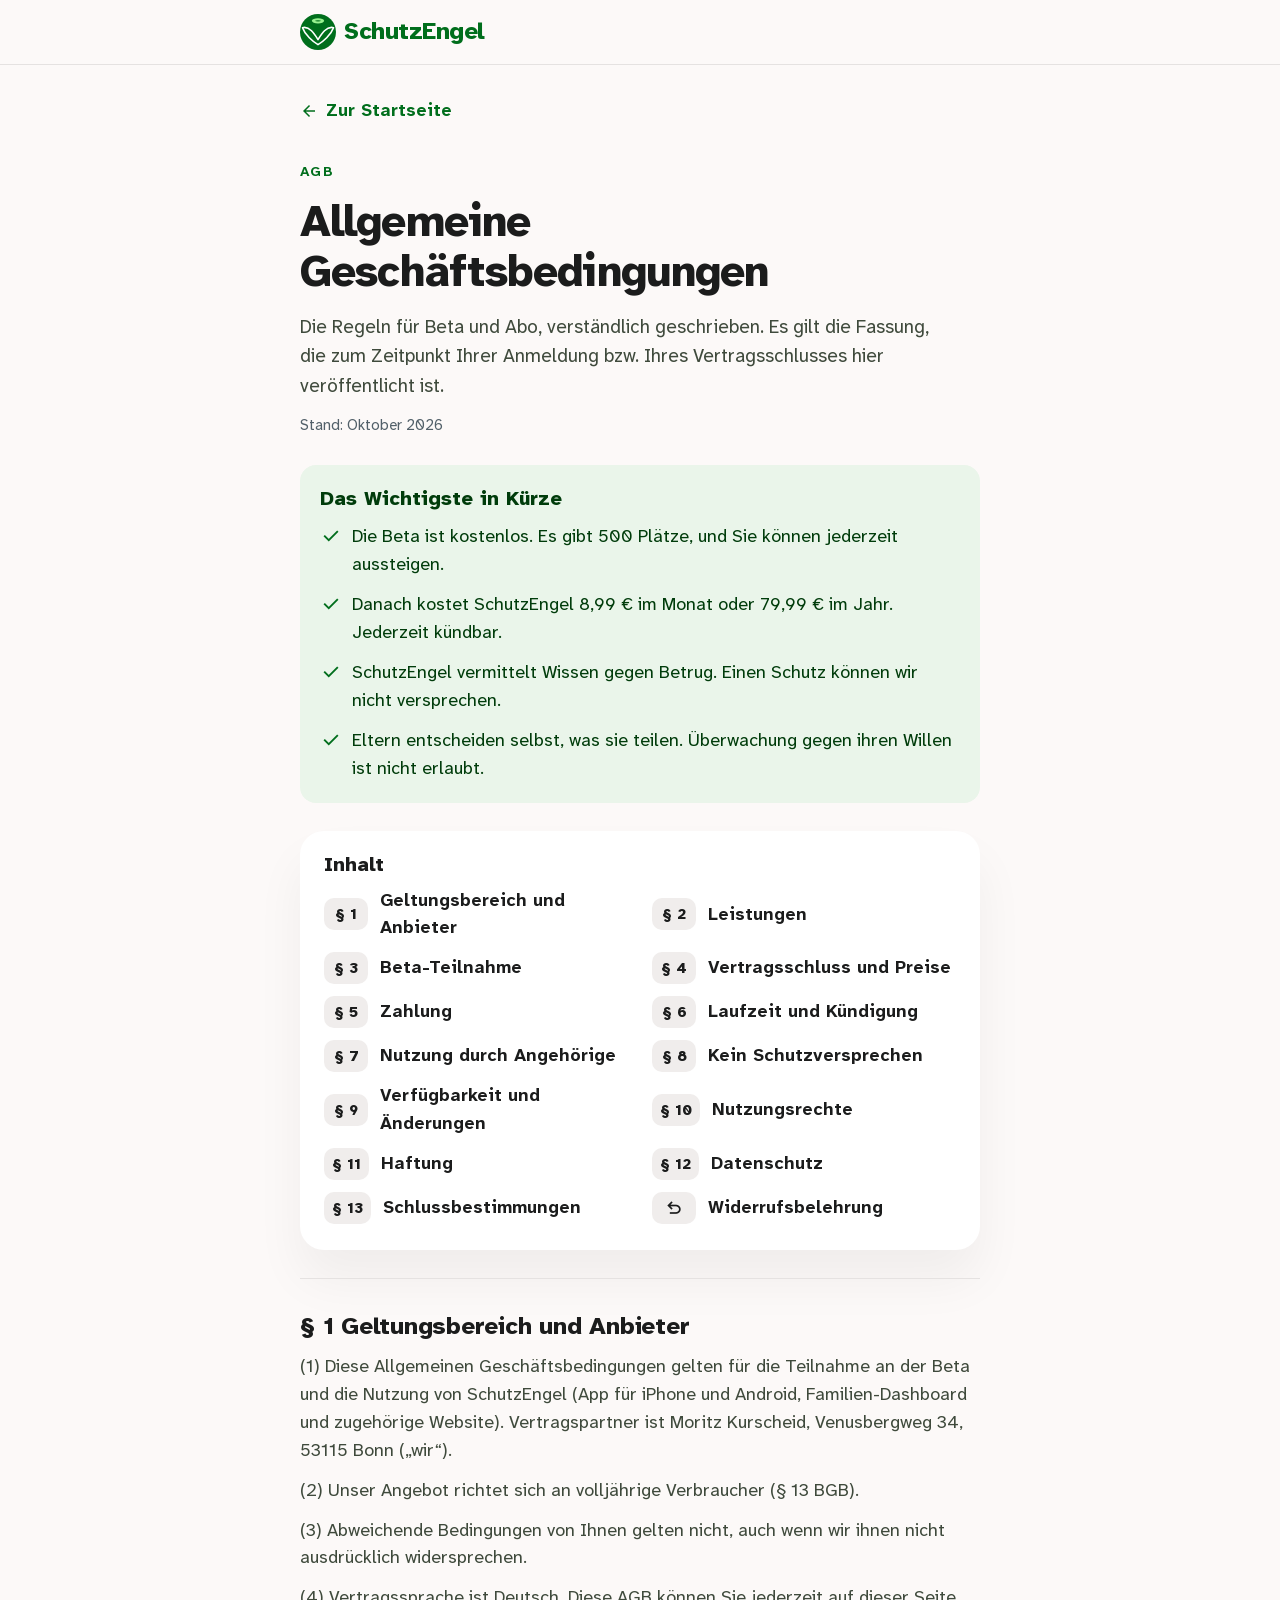
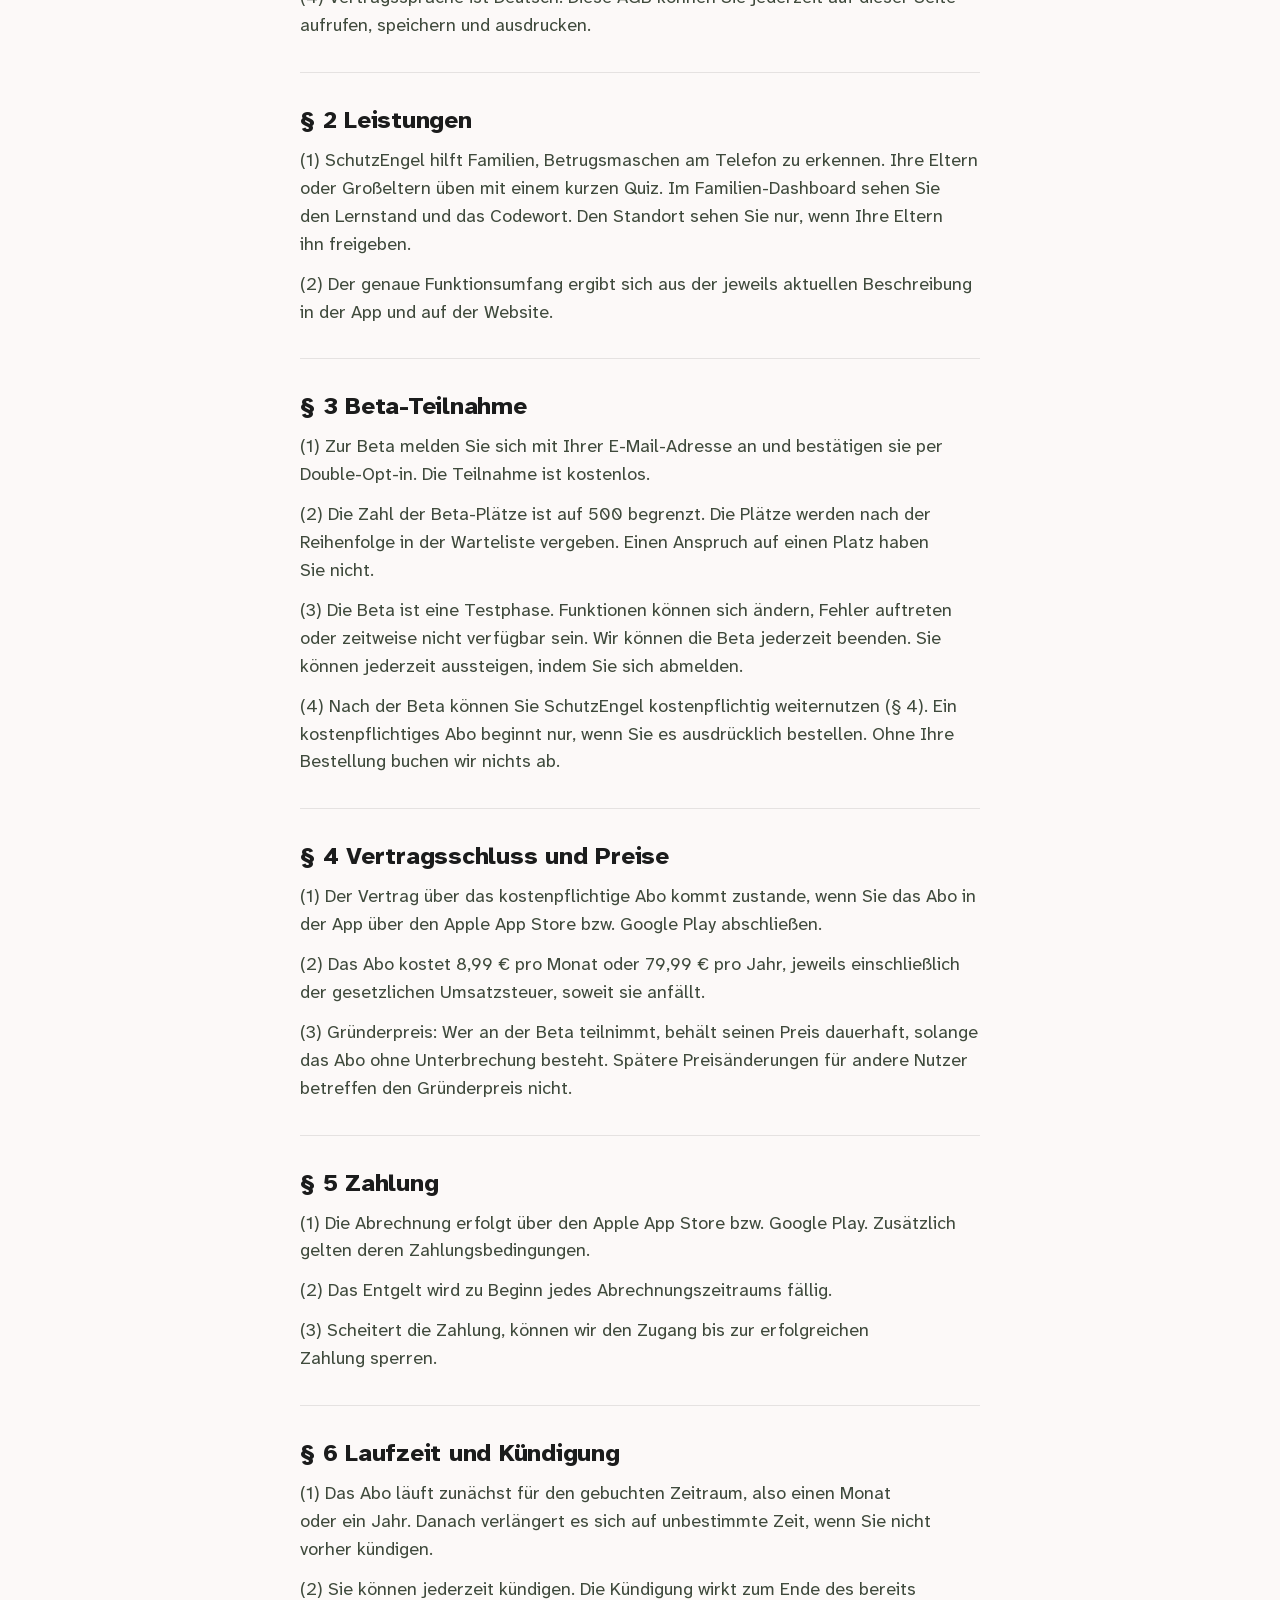
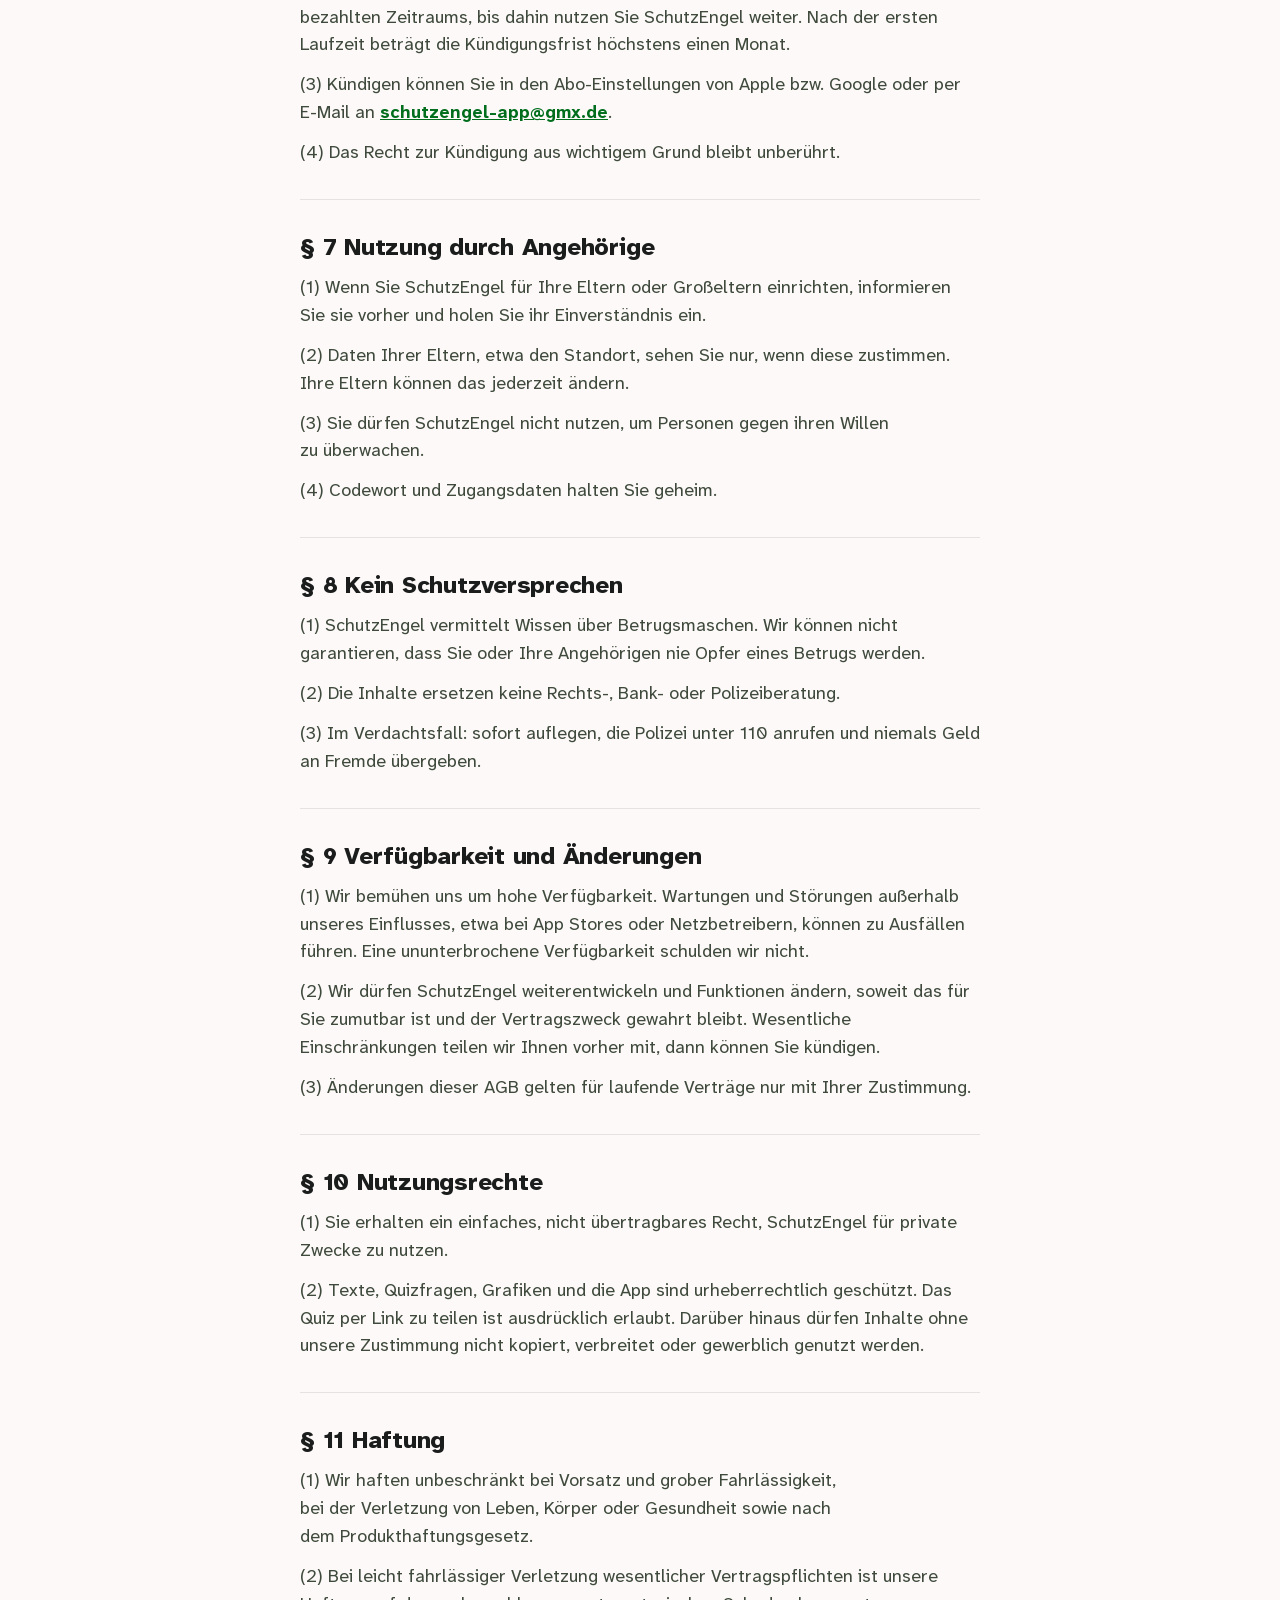
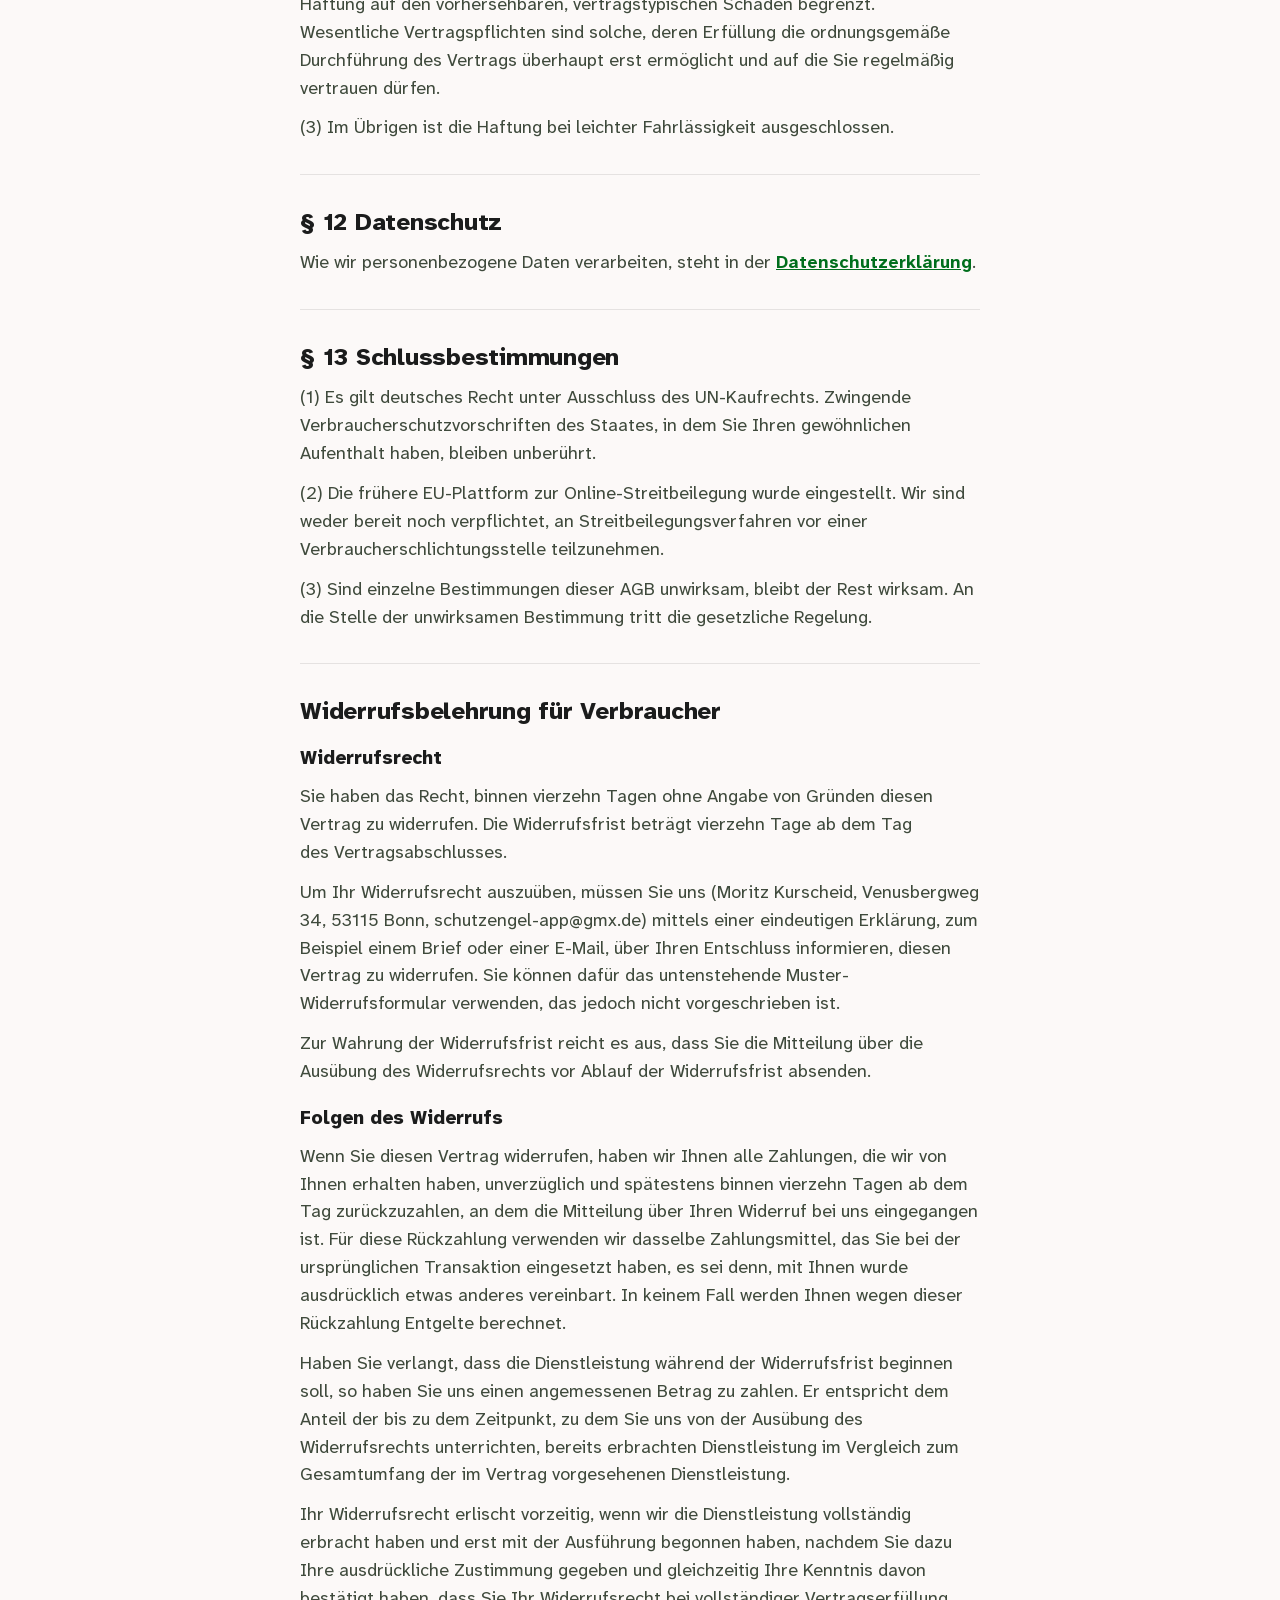
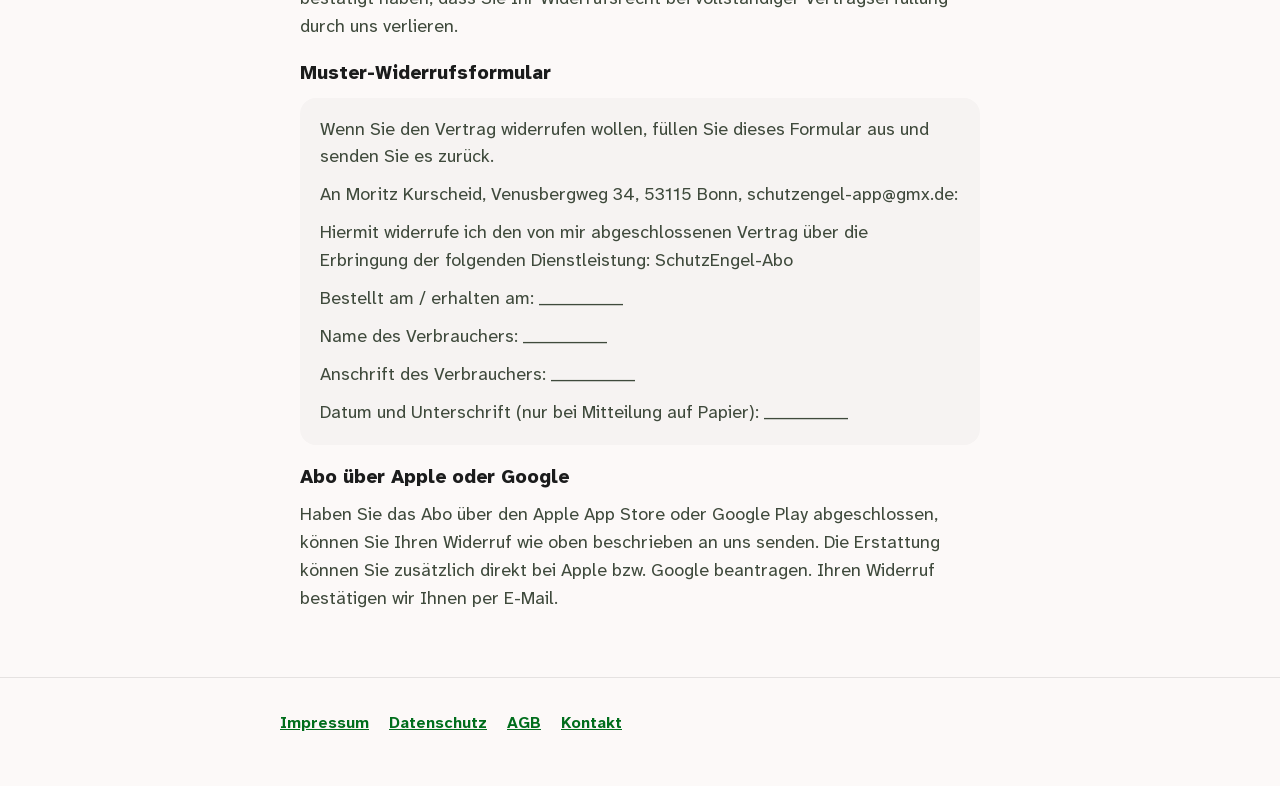
==== commit ef92ab18: "Alle Seiten überarbeitet: Platzhalter in Impressum, AGB und Datenschutz ersetzt Co-Authored-By: Clau" ====
--- a/agb.html
+++ b/agb.html
@@ -374,11 +374,11 @@
   </script>
 
   <script type="__bundler/manifest">
-{"4620fcf2-9efb-415e-80a9-a98cace22409":{"mime":"text/javascript","compressed":true,"data":"H4sIAAAAAAAAE6V9aXfbNtbw9+dXUJyMAlgQLTlLW8owJ02cNm2cpHa6jaw6FAlJjClCJSEvlfTf33OxEZTkLvOensYiAILAxcXF3XF46H1z+u70/MXH01fepORzL0265bIQ2ZwdVmVyeBCIyut6KfcKLjyWZiLwztl4meWpd5uJmfdpvCw8+RyI6pOHKsY8MWPeIk6u4ynzzk9fvDo79Sa8lMUVX5YJ6/Iiv/dKlmQLhoP/85cV8ypRZonwBwhherK6iUvvXND3488sEUHKJlnBPpR8wUpxT84ERYIUhGF6UnhZ4YnoXMiSFSuWc1bG45yFrR5JeDHJpkv7fFtmwvy+ifMlC9kGh2JYjCgjH+tOz6A3cb9gfOIVLepX9/Mxz/2o6Ph+CE0Gk2WRiIwX3luEVwkvKuEJepsVKb8NzlmciEE2QS2Bxazkt17Bbr3TsuQl8mv4hp7b3ssqCeL4Js5yGKN3z4SPByUTy7LwxMZ+8aN44JOv3p/906++en/2lx+GpXhBEQqCQGB68hbhIClZLNhpzuasEKrCBYlAwoywoCL4fcnK+wuWs0TAWO66aeJjOdIC668UyzwfqDfY7htVUmYLMUxjEXfTpKseRz4mq0XJF1VYkkXJbjJ2G/IN/RqxKJgy8UKIMhsvBUO+fFE29XEUwbfM9FaCzRd5LFhYBFlRsPLbj2dvyecqZO02CwS7Ey95IVgh1mvfJ7tfq1dFNCZ9eAyzRFF4WQ1/Oxkd4OjkMGB3LEHiz2eex5V4U6Ts7v0E+ceH0MuJAhajlHb76zU7hqGm7G5PDyUVQZVnCUO6TacY9kZBzoqpmBGGSUUBKV69P/sQlxUrEQ4W8ON1yecXosyKKRLEh2kfzsQ89/E/XYnMwiaHlaj+l5UoAf5Vu109AH/3GzX8vwbwK+zXHarW8A37AjxsBjkTXjEQ5f2qoN9dvH+nYIAE3iSxSGarv3h/I9dvvXboA5dkyl+vX5RlfB9klfyLCvyXYzErX5CSsuCRrmy3ded1EbVfiepC1SOnq81gwkukOqs8PvE04bxm9xViGFfD3qhFqf/Ib7cRH1YjyobVyMJeDc99h2ONNRFvDrt0YP5B4rwEJ5UrpIGasoSn7MfzNy/5fMELoBGFAe5GfRIVQbXIM4H8Qx8HC75AeL32zzkXPg5KtsjjhKHDyyBNLgNAxUdr9Td6dEh837aVxOmVoJ/+z/M8L6iSrnxzxvOUlatxnFxPS74s0jDhOS+78+wOZYVXldMxSZZlyQrxEiq8L/9NRBkX1SKGMjyQ3XnemJcpK8P+4s6reJ6l3l9086z3Z/10yzjNllV4tLgbjPldt8r+yIppqCvH/G7Ab1g5yfltOMvSlBUb+fp/rtn9pIznrPKqpFvNsoKtev92Jtdd8CqDBQn7vd6/YRAb+LG3ha5XPQNAAWawk0XJ4nlWTLeBSP68ZVYIVi7g1zyrqqyYruynSpbHIrthFgh/ezWe/SkU5cuh0+DvTyYMx2zCS/ZPJ2XeA/oO1Ch8/NgMyk43Hlc8Xwo2yIqKibA3WHDZT5fdsEJUYcGLfaDIs4LFZXcKuAEb5ateyqaknI5jdNT/gvT7X5EvvyA97B09+7cufvoFOTp6Ro76fRJ89Qx7T774974Xnj/5N979IGAdC58CogCSDOIim8dyAga5vH7wtPJYXDEvKyZZkQn2DyBciFk3mWV5iorOV0CJthrg/3kN9va808z2v6pn9gDo/xlN2OwjMV0G/NVqEacpDPHp4s77cnE3mPBChP3+4u6wHzz1lll3zgteLeKEEfvLDEih81+M5YttwnLLy7Q7Lll8Hcp/u1BQD3F3W6ZZtcjj+zArAOO645wn14PbLBWz8IjNBzOWTWci7LP5NhEy47xhpciSOO/GeTYtQjibu2MuBJ8PHJgqPHz2jJj/gyd4sENGZasegf+CZ/+YSu4QANPBsmJlt5LMilzzffBYFiWreH7D0hWsUncSz7P8PnxgjWQTuWOCL5+x+T9aswcPg7+Ngf3tHpoQerK4s1RII2DPe7K4q6c945WQf+PKYOo2da4b53yaJdvNLFUTfBECaudsIuSPP7qSwwyP+k+/ePrlk+dPvxjM47uuQqnnvWS2Pbbnizuv34NVrQHwr3Gv1zvq6SX912Qy0Xvn6G/tnSY8ni7uBrezTLCubBQuSta9LePFPkqspn144J1lMOHK+3D+5t3Hq69fXJy+ffPu9OrlxQUIlvFiUR3esrGXsuS6W4l4yrrsbsFLAXLx5fKo13/qXTO28MZczPSo4MXqvkg8kLhyR6L2SjaNs6LyYiUxe5Vgi8A7OFTn/JylWewtyqwQ3kr39Z8FCNErbx6X06wIvV7wLJkPvI2ultItI56Uar2Vp2hBVlRZykIvvuFZWjf+F4yEc0HsL+/Eoom38jQN8OKl4PVbB8Q7sDQbfsYTwUo7QE8NWJ3K3Tj9vKxE6LE7EIG97i0bX2ei+3AT2wsgRVryRXeS5YKVoQer5LWyOQA7LpzO/rKl7dOeAN2UAe3zul99VTX6dFosS3VYeEGv16/+or9MMNW8m/BlIUKv/0C3kyzPu3MOqwEY8hfdAoUGLBMs9MplUcBh6PYriUG2Nd7evsGq1YN/P5H3gvpwzpIxT+9XhtLD4a+xqrexqGF+nBi8cNtv/FrI/ywVLor7Z7QIFrGYFfGcSTEAJCSHeY8eHWaBYJVAbwRIIxjEBCZF0R/P3yIRjOMKxIX1WkkDuqumxADSBsO18PFGCh/Qk67fI3VsiXSecISXP+QEaMqTJWgxjOzO6FuQVuQU2F4R+y3ChNPPAhUk54lcBDwQwTwur18zkcxYijgmIqiYABnlXTxnqiBO+UJIwTtFHKRxrYm5uoIjCfRi1Xo9gS6Q6TiYlWyCAzFjBbqiJ1cBv46upFyMcOj7dY0e/[base64]/VY0lQLcdVEKcpSjFR7VVRynImGErxZkOGIwPTpfraGZvzZu8NEX4KR0gSSLH8jIl4vV5tDLTm1KmIguF0FIF+NF7mYjBvUQo03+u12ygdTkd0js32STdk6LxphX/vBcrJKgiCJQmCQLV4f8PKMksBH1ebjYHvhILq0bw20WsGOB65DygDCb5IWYleoBjjcOI+kgwTLsV2Jujhb8MX3f/G3T+uHo30r173q6tHo4ND8iNUd6PLtIMug8u0g6NHh/UKvlLUx+xZrbwqcCDKbI6a21dqz4a9EaXUR367zYZMKze6fVmI/Xb7G0mZ9Nygd6Y1aX3S7WNsd/9raAc9lubrnLrNe6TU6jnQtrk1urxTBnyhv4/xoLrNYOdBIV4lccV8GFGoB8IppdVAFrfc4pYtbjauBhoVnJaV1FgZALR8PclWY5LY6hh9US6ZbdSzxZM4r+ryvi0HQuM3CCXUwGiXhdLbp7b6R6GOAYajd8v5mJWI4dAsxgk9arfNOB/[base64]/ab3eU37422XaOVSjqMwoSlpGwbBSI+jQfqeqB7Gxq6E/PPQVHlS0TzLKO301zMwOs92uTnoDuSrFMDPvVM6qm+IR4F/V7ZJK4Z/k9QdZpwPbu2pBmR6hOQ4lkaxnRTKM9ehzAF7W6avxmompxSkldf6Z+lXSTeI5y7s++VlIbu2CCeTHXjwel97YG6eZN065Ny69JBPMA/bLS1nupZPCY3Mv80DWuR6nIL1ce797lVfF84VXzeM896pFXEij37W0/fFi6lXLsVctF97SgxHcjkvfKIk9H2NSCLrS0j2MrYxvtbDvE2XVM6XyyScC+N26EJ58IoB/qAvhySdiwnndqXzyiSjrktInwnkLXpk5nfgkiReSGzdl+tnfkNJaMcG+elqIMmMV0kVMPxYCUG6B0FCQYoTpybAgYoQxeeQCPs/57etlnl8kJWOFF0shE6S11zxZVvLXhzy+95IZS64ZaKsLUfK88vShAH9Z6aVZBQBKzY8PWSKWJXtT6B+m/JzNuWDQI4hcYMKdv+M/xXkGXKSntENeJtj8IuEL5uWcL7z5MhfZImfefClY6hX8jKfLnHlF/SJfsMIDSad6I3VRXsni9L0yCP++zEqWeiW7YcAmexX0nHoVi+c5qypPrTdLm4jxu6ArXiR5llyHPi9ewg+f8CKZxcWUySL5C8qyYrEUUPQGfkBJtRzPM1l0IX9B2TW7T/ltAYXfs/tX/LbQpcuFLvtxoUsWJasqXfgBfkP5nC8rZno4gwfTh6xRvchy1Y8sZaCksBWn8GTrchbfMFv3Fp6gbgILD8USA6BknC9lH1/nS/[base64]/R5XqpVDleh2gxi4C1NgVgBoDXKgwkLVKETuAF6bEjsK20UOxLfR4bL1V1zRavTGlEhJWtWIAaAugtw35SdBPKAqHv534j0drf/ibPzrw14+Hvz0eHTzGB5/It4pUn7Pp6d0C+cforqvUMus00b8w8js/iY6PD0984k8zHxOuuqWXl9WB6VQ+6J7XFEUteB76j0d4PfzthI7ga983v4aOW91uNzpZw9/h5WV1eXkxOoi63VZ0gtfoGClT/VoK1mvY5HHJ4rXIRM4wiii8cngywn6Hi45/glHdx/Hl5eHl5ROnkXRpOMHr42Hc/eNF97+j4W+q5mC3JzPP/wp6SBtzrKeILiuMoK9RZyi7s6Lg6AAGd1kdUHw4raW/7xrOFoyeMGsz/q8gqCScVJieAKOkxOGoDHnn505Vm5blhw6nJKMnftfvZIHgb/ktbLWKIYxr/xf7yveCIEZk3yTD9KS0wnbEQh4ViONOFhYgRta87S9KS0Xrbr4VBBWEkRLTE//Y77BO2fFPjg/hl3/iY+I2PjyesXzOBLqs1if4cJoR/[base64]/sd6Xq057urvFziCF4uwqOdQNTC3ofRhYNMUhrEZ+LiWDplSHYBPUKi0bOVxb1cac3QQVhFSDPkOtCIe/og4HtkXShB51AtWRHPcPJruXFY0qg4uV5crNLysLi9GnQhfbi43l9XBIyUwuQLdsD+y0gU9eYVKkNLlQmZFki9TViF/tapnDJ5QCg6Hu584nGKnM6b4Zr3h2/0Ieuc4inw/5Dj4zLMC+b6ZFqjcHKT8QbhYKfEDvl8uQdsJMjEULUouOPjj+FGrHx7+hqKw29WUD7RV3VFnrXBP0azu6AA/sigohSnB6OFv0vfJ+nJ0UVJV61iIEndR0MGucouxBsSZ9RwzaxOtrrMiDQGu0ikqLIZHo41yKYLvFcxKDUPts+UTrVQlfp4V1z7x50zEPvFB9+4TP5PD8olv/rL5mKU+MV5HxJcWhtwH/zClN/aJr8QnaV2ArqSE5atjF6orJurnOVdnrR8vFrmsUJCQPwtuvnc3X/gjR1dbsnqNWgULZnGFxNZerFeUu61R6/C3rZWpF2a9bpIRXgAZkStelUnKE7P+Cmz6IcnjqjIPWWp/[base64]/cEuxSXxWUJh5i0Fe2qxls96bJnzhljkWOwpcWiCg8P08RZfaAVQVbcgCgvLXVAGhOe1/SYUvlmaPSPqht/vS6ManIeZ7ngtoEAyQNHrV7YKtrtUu0CEYd+u61IZpjN4ym7PERRq7qZYmNJZI6XYNVRM2xa+1p9x9qXM8dVUXID2ntTbnDADN9VQO4BVdMI+Ie0KWlLgGUETdNSqiq5hC13fUzZlkHyD7ASIkakJ6z8d2PUlJk0WdXtsj/YybP+Ubv9R5DkLC4RJubtCpPKnNuZ9LWEffiHXM6zeFHvicxwUK2mo6rAeyZZ0OFohz1RbzPr/coe9n5l2/rilQhLcgM+2mygXy9bYEAAS4C/[base64]/TYNTBl9UB+ecFl/jRYVbvi1QvtFpbu417egX7pqDvUA5RYxpYS/QJrtw5a3uYdfDWAtYsrt7fFigRROAoEUMxChXpkFYz81osaUJtdJwYFtAYYrYMkI+QNqeVw/[base64]/3Wfe5AcoSTc1iXdMUHtzG17qxMthMu3R8eL2Br81pj1xQZRKCUVx05yfQcoDhk8c8mtNpeEGnZErRvHOBD48Gzgflns3BSo7ATH5wGUhjeRSyYbcziqTJXKlV/i0lkowsofG/0LDX/SruTkarJ5u1/f3U+f3c+f3lRr76DT188COuZmbBkF5YypSsrndLTb5tcENRl1lBvYOKrsAHNfdlwlIAqWsWLqO5UFuCAzKbh0p5oLTbObYOMdnwaNQUF0hK851CeHFJKU3X69ZyvW6lpocp/d1sngx2F9EPuXyodR0Tgaa4g5brdWp3RXncj0RY6DM9oct60LF9UINO2u3YQGHOUAKiXQz/MINZE8q17P0NJle0sg/w+qTdvmq3J/owoZReGRcDCwiu2c5vAACVfZATr99LrV1yqSkBmpI5pidTqBzOR1ixUVPq+3bbzGlvMD82vQzmyp4+7dDlcD4i8+PJ1mAu6AQqbugV/BlLR4/eZaplswu8XjdLbvBg2qHjCOB5Ed6EE4HsolzYFbmB5bCwn262V8Ei6e860G+1jXV1k4mrGdB4Jze0FDSQOOizp/gQ/qnfmTPTr6HbKfRCOPwtAIETeuJ08gglh0fPnuED+CcQXH+m/xxc4FKp5UZHxO9Jh6uyXqKn6zV3nqKn4RNJyHLq/6tek4T2BslxNkg6HZx3aIV+R+UwGUUReGVz+4vVqk6H80md6SPDohzTp5HVT2nxB3SvHYZDqxYKgsMpjqLhyNZLzvdNAUda/7krq/+0Da4hWKWHo4EymLf6GvEzU5ZTyZ5annQFXoJhokM54w2fDCEWMYhNwFk1kjQokRJc0oXm/nqdGCEDRGixyP2aT9V+FH7K537tnsYYSjBZ0tbVen0VgOpFqxJBiGGolFwfT+IcfP1GICDbJzy4areX7TZqvhf9INCVdLXCIWfmJ263M8WxKv2OekdpeFQTMmUC7CsfUIw3WB4iE5pIAuAK5T/jdhtN6I9QKhV8P1uHI0wmUi7LtGM7+CfQeGAgsNnuSqk/QLhfcc1NB4uKLVP+ElQh9gvPMYmVm5Ttp2gZSE4cPV8XPFJaCszGQgKeDc2vxmUWS2XDZFcb4WNs54ex9ZOY1PoZPNG/YAn8ZosJL2U9KFZe89Kp3VEH4Qn9XQwno/UaHjsTdWg4yumOmf2T7WEoCzycdTUuSEWRtDq32614S/XZbrdYwOfgNCiAMilYD31tun+pO5Quhq3eCKhJq1eD23w9ho/[base64]/vF4Do73jKgtO3p2en7z5evXv/6rTdzkFbsR0LrCkw0Wdf2elgxzrlJaB0yAOpJ4UuK5yhBG8wYoFWtGLLKX6uC4k8bRHKSI7pCVcmgoTEmJ4kKAOnVpIDubLwq4Krq7goODgBp9SZMqlq4H1WsFOvqJOmHtjIHHdXTMpuOFDhCfKEVKjhHH1XtcApdsD28fQXBTPDD46ZVlXWbVt7QLw/pFwGFot4ChRoi+V1tXZV0gXKGN2r4YemMJv40a1bZml2dLrVVJkZ/Qh8tKXRkuk6a//2oxv9zlv1V1EF6+NUb7rplk8gElFwdaUDDCIfd/zLnt8pBjNF5xhoimZC+mEzDHkfKp6z4DYuC+QP6wicked3Gl3ViN7xQ8/vFC6DMm7aYSTwfwJeAzS7ajdvG7CMnUIL6u12o4nnYxn0HgLxrUlA8XeMXdaq/QJBCobXZTyFvUpW1+w+rDbgvK1tYQrrpaIO5e2+Fd2zgZFDwEaW1T7stZmcA2hsIOY7fhu9QD546vnqOzmxx6p0dVNxdV4dZ+hvSGaUFKGlLmAYimCh9mx/sJTwsgvn7d/+WB3E52+Iv1p50oAvv9rxvc3GxyGaCsT31XkFiDWe6cAEcSkXdZZ6ceWx+ULc+0ofi0OAdlZJ9zVDHxO8rexMYPC765JvSIJDADD0ZbWmCaX+mPOcxYWvEOLvzNzfGDKZYLxxEfV+i6x/QGIr8UKeVUKGzftg/9iujStZB758PuHUcuzb7STX6Ia/yugn+W7PJ/0eUF1FJUFb+eAQDEbnRNHkleJjGcrroIQGdCewvZMd3JxQftKLVBMuCW6OtCI+HI5CNDFH8lSghDxWJM6DcVD/cSfrPPZt8pPCi6EbDz3u6DWadMDDmkzoEBRm+xY33pCJ2nFXZNmI5QiCICfDchRekUfKA3q5qcMtdntabkiletKyNkpJQuZYLXO9zrd/[base64]/SsIRiXokLGFRYRXOBKhnFo1lJh1lNyRSY1ayOTJqiWPIpqTr1P6hEL6u5ZYrnNVPcbmumNa6qbFqgJZk7sshymI7o3GhwEquUQsvAGM1polAmJVNMT1I5zSmWe7UI7JIBO7B099DpX+4h+24XPLa705yP47wrXZHrnfUnr+3DP4OX/l7kgO/40tj1T4YCLi47aFYm+z6vsUMPoKJcn4gR32+SBmtTZcSIaljVRq3Q90lOx/Tk8DJAn6u7tajuMLqM1v9aP7LG2TGO/M/VnR/6nytfhuL92WaJ//fNMqGx3Syx3ixXNGnp41YfAM39s6z3T6r3z527feZUWBwzoUm99brVAvNLMyORsalHasMB3C4o3+IJYUNUFoFbF0p/OnaknGuQcio8pkWQ8zg9vROsLOIc5egak2syNgF4NxSNyXW9k2/pGFos6K3iLwAhNIdwWxv9toYDjRbmNIL+yG3d44LeIEbGmMzoYr2+QSX8vqet2Xp9oRiVRVQEmncy4/xGYiXKyAKHO5UoIzNMTukEKMkEjS0lIXf0KpKU6HaL2wHy073TDh4GTcKEyKUPT9drm8zCeNtU/mZTi9j3ZnO/pBeRXVvvE2yhT14i5TwZGxFnhbdaSQ7w6DmwhpoXnKuYhR/P31ZeXLKaV4yFJ3kjD2SJAeSb8GIvl97FOTT3d+evErBJILyDMOn67EVy8neRAkd4S6Q2c+ZgJ5HJGMKXG7uYd8AiQ6gtuSPvcPhOI8Y5vYtWm1BBUyW4OgP9aU2rX5J3QKuXUuR8qRyVDLlar5sFkA1MrakM7DD1ikhtOR2+p+/QWKL4e4cJQGe01cPkZfMYeG+PgfcPHwPn5L1zDJwPX47oe1AmnrXb18BXgNruwuEt6rX+34Ar+Yu98H2Jw5fmAJrXB9B5fQDN1QH0krzD9OSl3Evv4ABye3mB7sk5xqH665xDF1vCZZLzgoFMj1o9VwXCgThsBWK/yHPkH4CCUjoROApvG/zGd0in2wwi1gqpnq5lUKvz0AqeZ0++7FtrAngs8GMTgTngnQ4uKSqPj5/hTtlhQTKLy5c8ZS/Aa2Xds35K+oWOH/gdVJ6cnPQcS8eT50oBcFerBbW3oif3umf81D2+UEn2wF1dBwHBRr6JK085Lno3Wcq4Fy/TjDeDg64Z9cOCC+R3QGfzsxhpp1ACMj/2yZWgh91VjxxtTDCyG4vcHR0c3pMX4IWAonDMZvFNxst1d87/6I6zAjKbSAPpWNDDoaccri4nI8eb86XjeuT7hNEeKWmPcK2/VQ4ejSBGdlypiECu3sspUxX5cdVuj3UQrRjmIzzAeacjVUPDXEYJHoLOeZjreM8Da8WAQ9Y6ER8c+iTvHIF0Ex/3oiqMO0eDomOzBzIywYTRSb0ROW31yZWTn5DmVptwJdzUhgnWEkLeSbajMwd4Jf/GzXlAMDqOzTximanuUIakxp2+fDrwtfXcHPtbk4k7R3gQ04mczKRztNE9yVhqC4MJ/VUgGBRuTjbHHfSCqdFMcAQtQgmA5hQsMDYbY5gyYbuZCVnOdLyyWTcT8ClXDtaoRWkGi0bNgl1e+tFR2N8aUaevvt9vWFSyeoXZzgrn20BhsMIJzSVQ8u0VTuADyW73l5c+XjVayn5Yhx45jVV0sp7vyvwYQhBwJ8xUeLIu3JgfIz8qqbR/zuM7cFKHmG1ZM/CV6x8cHVweHUWHZoR1Onv8S94xVw8LenbJ+2hKL7RmUG/yge+oSc63WH/dk+NNLpVm5XpdBldXafKygggSG35cF9buCWUgKRUk1pSHQUZPhhnhwM+adLVSY4gyPMIDHiRV9ZHdCSoiSRZCx4ieUWPVHWTdriejgs3K8mEm8azV6PlDmfEyE/co3wnNTuieMeR4kLTbHPTwpgJ0MJg81Cs0VsdI3R5vaq4CnIAk65pvdws6SOewO9OQd2wjps6PwDgeikCnvqLOUt8L402iNpSWnFDtdcGl0CSdI2kB1jaddkPbQnBQyFwpgdSL6KwsiIHCA4J8dCaKW6WA/pnF1w13yY/MybRrnClN/kodwmN9sMCiqZhwyEfkh2DnDUGhrBCS1QgJpglMT86ZjHjRUf8N/SC4RVr4WK6prH0tjUpXAuj5U6kZHigkulUgKi2IsvX6Vs27hMQtahqY3AuUkX7vCF52MpHktEKOZvhklYPt+4yhkiQYcoHUq/N2azv9mR18jy5qV2NSW1Os3NVut+6YVvHD8jbz0VwzrFWrTRGv2rJSZrVpMt82TSZGhwK2xgKkUcQjf+13LvQGxR2URP7amHShhEyMmhNy1xjrqhKQPtaWFbQkSjlhFSSSK5124i3ZplQ8+8WWf8NwTK7V/pLYf0uv0RIPxnVQgkWN29oc2W6jC3pLbmkl0C3GBMn2Si+4Xo9d6zRut29drv2WNqoh3AUmOx+OR/R2k9U88DywEhsdOg9ghMhGxvL1tdJwmyAc4MYGRpAdSnKWb/kFgQRsvc0h8BziS6I9ZQiHPQmy6y2QebfSYoitPJszdBsorwm0VI6TrcU2tZzRJUMLogSZ24anBr5RVvFb5aJBrtdrdE3niuzXei317Jh8QQesSzfhakNMC5Doh6qzXQO1Kg9/NF8b0Zn0K9CzuacJ01Vkhgf3Rr2N5rrHEb3HG5nu5aoG6QXVzf560K4ZWdcqN56FwOHNYB6UbEKv0AUZK/dpTGSR9bl6gRiZAxJovbjSVozlPrgGbbYktx8Y7ffIjaBPej3yiiljvd7wNyKqE4/ciG4fyKeUz/3QMQ++33G1MuRZHRNag+24ECFtEgPb/qqoldcbp1VCQUIwokipDo0KYTyyQ/qgATKhJ2g1Z1UVT1n4iqEJaOpJrHz91U7MJmAWGsQtSrnka2IipOWG5Go01XqNwIuDwHCwUcmsqhm/BS7a8O0razooJRWP4cTOkc42VZoTL5aFmw0ZM8jplitYf6v3h7VhS2HkW+o44566rm7fRoH8vnAzrcEx+G0UyI6REtneULnpV068HPTyEYlZVhFfp/gm5lnmtPPJalMXKTUzKNxnWaXyUkES6dVmUzGhsnEplgGqVeN223kAGwMTbyFpZd0aeJOE/SjznKE/ebfRbGM1H6+y9AwsWgivGoW6pXCLf87y/EdId6CaK/vhT3FeIQPM1WazqSH/hxOZJlPzv9Y1yH/1Uk7DJ77SbEDgmCmRafp9Ijqf/s+ggfGptXnumsmW2m1bgddrWz74hNEb8oa8bcTL/Vg7IljXFLsfrNe6JAjCujRwegIZqOrwNVCIu02LP2kqHd31dm9R69dYf3tL9cFUaiYOkhNk1dmTdwkQ8ntyod1+klnJ5yxa1UpF4ZxQJkJOHdld1RgO9U24/w1nCf/rrOD30Qv0PRGg2FGqngvp6ykCTRQcGL9GylFR1Nqnglj7WMi0Jqo0Kd7Av35EUbFe+5B1kTzvLe587ASegTtohEQkpM+CZFGUIqu2MaoxrZqKVUc/5ncQi3yZUNwMRHE2Ssm6UmlcjXWA6CSQKiu/ihMmUhkTig3Jov+ih7+kMsr6xBDLbKP09G6aLradvH9QB6fbUGCYuaGR86z4WY7QOFqQeVZ8qwaprm5Qg3QWQZ8YVOc4tAfHW4QH3ytq5rE7wYq08srAbqEGhcOrarlgJdx4EZdT6dtQ1RSNTyb+fmIiSQ+fTCjQWkvualTZQ2vgADANWpTuvgUJvHS3UYA0GX34G/ghyuV2oqmYpWCei9y2T5dk13PYODKx8ibT2WSQzH4o4fvXEI4NiGP3pNCm2bqgWo4bzwVjaWUA7pNWv9HYURdv122rk7frJ3GWs1QTYxWlt135Y8VKpeJ+oMFPEK3abXQLcz1V+6L5jkzCbA5FNXEa6x+qUB6ldHV1dRP2yNUVK7UO27xSLccKx+vWgWymT0B7uq6cl/UHm8ei6XEeX6vjSJknkTM2HMgKE7/YqNrAt7PEg5ScrMxuWCq/C9YFZRSJ7UGpRhJDvjAB2Wf4RF1c027HBsEi+8uYuGK8aWycl9IBPSYTtbfB/4up228aDmAKxT1ZBWk2j/[base64]/j4Uu9Xu79TEFGATKTB1dVNp7/BZAITLVnCiyTTLCZyDQTbKwz2Ab3DGyN1KLYUqKXT+9V63YIwJErpm/UaSnZREDb0DSu3635iZbsNrOhf4KHFWIw1v6AH65J/3NyGwf5z7+Gds9khexOyDfaaQLtfpq3eZv/5v7t3bNrgmmzjwUMjr7vSw463h71NDDURj5WLcd3l4i/2exOS9mXnGJGpQXemIxa5Yd32Q6b/9ye3Q8AneKMCHP6kCzvhP+vkARZIelbvXyGjTq4Xifz/I93e1bOsF2sMY/Cnu9O4S/gdFAcNXmaLue/KPCJKmxkHn6sH232ulBxwRbc7/Ia5fGVNE61Dx5I26w1xXK+vpDrsyhDch5qtNhvTV0odiWKipZKllt5MKFfoQGNLo9r4hCTYGzKlW1kPoI3OgIgj9ylU6slp7Trjwr1WrYG6aKp1Q1NrfGu0dTk5Y3kGP5P+V0eej3cENjhFHHeYSUcuj72/w9+QF+g10fKkM3t7QO1dIi1h+klWJss8Lj3lEgOn8xg8TPdsc/zPR7YjBTo3itTy3w5/sP1lomTysNXb4P+f2W73u1HaX93P9ilIWrFDxOy00/9pBBur6Z7vobXuIa7o8Vyr/+fkhsaqRvJJ6/U2eyWp6IU89eekydO4Gii5lzS1GW9TmzEmN002rfGu5NnGe3i2seXZxts827iOuzWk0hGqaKu1TZ7W6wYVsttkWx6jrdbWm+RhjEQ30RZSAinbkJt2++/h5s0W7vHgQ8nBs6QkKxVkKnd8Y09viEQcdCFLpZL7I6qIr0kJBOv4hGOriN5JypK7yt5MUvlEYqqNB4/rxrVmf0iWO1cXGDXxn9xgsNy+wUDoL+5eZNCs2brPgBRgF3yBKqI4UM0sJxuLCJNAu+lJM1FCMqm9TsC1ZGJCC+V1DWFOar2nVQtAzGCd8NH1ldq5NuPrnI8rwmgRFUOrLfqXDzmYbHoN45Dk4jW8F7E6bdrXjNq8R0laBJ+rlOXZTRkUTBwWi/mhTJL1n/6XwZOgf7icp6oANnG6lAMN5hm85pOfGfWrWfzky6fdV9/cv717cf/5997kq4sPi5/Yzavnb6Z/iJev8+Ls9XP+8+EvP3wzn7DOm+q/X378/TR7VSbfXp+9/f7N80n29eF/ffLob42rm/L5ztigcN/4fq/HN/34zd3sj6N+/tM3v747S9Lv3t//3uufptPe51lxmBwdFdVd7/r+9w+9j3fxT89+/imtLr7tTy5e/Th59ut3n/s++emvxvefcTxm+SEAPo3Bz+0/XwRHXwW9Q1luB/VtPah578vvszR79/vbdPHd729//+rZN4dvT7Mvf7j5nB/e/fhrnj/54c3b+8UZ/+H5sx94+d1Xb2/E4uj8l1+/+fr15/69c1PNL00r9e6lKxAhFzEnFYvZGdrs7tpWy2hVlUlYbkL5VxAIzZmCu0RYKIvLnVRDt9zUhoFMwt+Mga7H96ubL2Wff0Trv9ISvRtX2m6D6r8ZdRo8eqR+UnttsZPv0L2zRzia9lI5GeqtE/hKvGKqc8PYMwpRp2Z7Mznba0Gf9cgLQZ+wp/WUvm/4NrqmOUYbabR0FeG7EYCVYsz1cn0NiGLo4YeSz7OKGVdblbzDJs8xRt0l/QX9xMi3tbOIcjPUb5vAAWubfygWVudPxIN5UJUJXcK/[base64]/M61ZAWXle3uWne2geuPZD9j++FrWs/ARcDAxpmjMVlNspzJQw9SNEAeyyoc+qWy1/mwCTXmjOB+JbgCbExu6UpdH1eFq82GLKzfq2s9U1/EeNC0EmpLoK+80yFDp+oJAudV4nyfXGOIriK35DbQtfIoR6uaI501s87eb98WbL7eWki3m3tcO5nImuH9iDa8k9AMimwltri1mvM0rAeigleqcLb5BwgHKQ9S4mvHfAM7nzRGbD6BIUcADMMz32o2nIE4hurrrmDBG4NdbewoVxsjNCnVkye4HND/yh3Xc96nlK4n/frFm7enr8zXGpsNYjHk8K1nlx77DSY3NZFPgATU2YsKSQCWyvNluhsjLic+t/O+2NApuaHzdns+TEfr9UW7fSF/NJDg2F/67bZec6iF9vYaqjrt042LKubbJlPdmC6Vb1xac66AcmOIhFK+DmMyVfBarx8XXK+/B5su9fzHnRRCONEsrkLvcafhvGKcjoinvLz/LvjN5lqCKQbQzxsvhTeLIUzUs0odNQKfbHl7pNhianwTZ7m8lHE/zs7/ClcvMPED7+OMmWiU+bIS3if1YBDeo97K76Qdf/PJ45B5VXifNL2SxZ8CeW9KI6lhjFQQCJewXprocIgiSFPAEyMtvALJueC3QK/pHaAQmVs3mmmULCvB5/qUrDSShb+iHzQFIUssc8ZouWEpcdc43WQTVHffTU/oC1FLqXui9usFUtDaAf0SE18FdsNpGUMgN8TLKgirGyv9zgvR8eeVX7v+MPExm8NtFWhOrgXeDHZKHMGrsavuzJnaUtC0G2sPWFIcpSGKAT3UjfcG/[base64]/9HIo8i4Cm/rcPe+cdjv5dkEk+I5RP5jc2SC9Sc7uNkHC80bJAP7pplnJ5DDgKuTlvNgE0zJLbUN42ARxspJ3TsOtq/MqTOQVI5vgc7KCm2SzyX3XXMtuq8Y7VfJK4O6YiVvGik0w6a9gAGF/[base64]/L5SE553lvZ+2yDufhSP3X1zdVQ1j9yC1W3c9F/3iiVnc/H9n2Vh0p3Ma670OW6l3Hdi6mQHS14VbJ8z73bUBOPq92rtjcqPeCqebn1s96/NwGfZSlbbV3QvgnGY3632ntXOnxFJg9ZJcuy4mWoHzfBbb/X015e8mrfYNzTX1T3Y/vkF0YPj+GSgMuxvPDlcgxcD9zFom+jSRlEbF6lPLmCG46hSDdEUaj33VoFXjhvocvbDoYfhxn5lVH/XyxlKRv75Ad46H8B//lEFNT/16THGHvuEwYPR+woOXru6HWKQnt0ud5cWp7SCgWjddAuFJn6k0OaXsgg5uQ+X1IRGKlbE7cADEoVEyAcztkgVzJhGpfX/nq9VMl+oZdoGeq86RcsLpPZh7iM53BHgWaHf8rYbRTYG30r2UjmhpcU35fd+9h2Hqk/oe7e3ILs8PfK9p01M4ktaZ3nLcrr3lgRiiJ0Cn5g4a9skDVu1v1U3w/t3M7+aLXcbHZvhN7F5U+77KU+W9XN9S2q5UNpJm1UwTYQZ0peQjI+KPQhzOpKYxdglk/kDdrLDYFwNwOQBm+GV0u4ExVuSKRLAoMgcolUkKgfod3l3Z+NTL8A6eRlDpv9FxMrZfZfvA5WpT0qnAzjcM9wdjIdbHWJSRbpRghrVMZ4o4EZp+kp3G7/[base64]/XZnTfAFrefHy/M2Hj+qG2Nl2iMy9qV/7HRVRs5t15HYnP4YMbtN6pLpHBeN7A9bTPWA1OtetXK93Otfruc71etvI9Xra3JR35BwPGmNqt9FpY1EatXt36ym2uTUlkN6+efe9v17L32enH188CK5Fx98HKnkhioTVAyDkS6HC8B8AnixU8CP1iMyyn9KdL5Ys14lfmun/GilfyN3ui2aodZ4Tcr7PfHJGz9vtU0dOlJuimjEm5E5zq+JcpsWAhHvR+fDOmFzIS+P1duZaW86i79AZtpk9XppZvnt4I95ub3192amPo3dbNHvO0iyWdw8JL4ZLrMNtCKgWuN1+4NUH2uOdCukrv68jVfFQe0xeai210lC/pyerdw0Efr/Zi7XvnBwamz31t810EwrHbZTZjUTda8k6napAYtitqHW6Xp8actKidAGE/xTW3p5Lu3t5sZVYlchAYXRPTh/Yb/940zdAd4dbVOHjLi1o7H3gSf4BbWjeXW3kctAIZjkLr0gFXs7AsbziyRlwKxOHQXkp6nSfw0JmNJACtv79o7rgSboRFaToPN3aqbJ9mUO8/eHQ5qUwyZbEsOj21WVDmiPs9o2trfPUZJQQNnrz8LIyl2ANGWReYCbzArM3r5s7zx/7dZc7HUGjloz0H2DzwuWl326zTgdi963Zzb4TsU4/NA81eCDHeCNDhhMVD4lmy/rS9LI+4eD28XKkTH9SoelmL+AdJIZlR8OFlOoyFZPLglIIn4DvyEwD3JJ4ria9XnMFCcwoly0GjRYqBUO5k4Kh2k7BUEJeipJCGoFuPzKzCKtOH3r1Pd/deBWVeFLigW4PHw6Rk4uhhKt+Slp1+w4+OpefFeqySQlP9xYfffu8zjviQLeivUFVQ7eqoQu5LSoJXY5NXoio0skdVDwjnO8GLJkBnM6EgTnNmpXIx6Vzq7nOEYF3MkI0W9jMEFjf5VOnpagwZLCoOn03RDZXMIRo+BbAUAoEeQNeW/2Agnz7Ji+8E8KsGxy2LqsDpYWMC/HIbMEKR1VYdXyvZet8vC8DReVgeiNNryutSpRXTKHK+GqXhEvCDPeiMEmUM8kjWLt4PijWa1Q8LLXsobeFNQwm4E26gDQ9nU4zSQ+JqUT7MZvwkund4Uutug8u4hFk90k6fhj6HR6aB7/D7YWFgeQGAsjkXYrzZc7QpOOvwGs1qkJeoArjjr/[base64]/PJW5vWQbUBA/[base64]/[base64]/m8NW4tQn7+K6bJifeOOfJtTFwKbOX4l7roPKgtpO+U27K4Oqhfp0xEdN3JhoUfrCbjN3qBvI3taXQwKRZb7dbM7n87fYcLZwKaPS5ktU6UOhC1n+uaneNl/Tkf1s/MSvZrQTDS6wuTVlupUWQhAKvZuDJeyHinJmAFVlCpwypYUMOHDWY+z+PMjTz8jShMn4dkGOfLMi9G5o83bvf6rG022p4zk1Darhmx7l79F6Ok86kbmBZqwV+0VfIzXAUDIEtlgBAp+t1675JyDEEeW+LM6AHuVeOwGARAo4suneg1QthjEBpJUlBC2e0F/tHS07pPfiAs98p0j/W6x7u9B21/B39g6GZnphs0qL01EYaadLgZkuK7h3/eVDCGIITesc6t6DRBqrHE+VZobIkeJ9UoLLdBTZgWedo+OSHqPEFySfcK6SldwY77qREsmfIf4YzsldPR6LfxPkWzrhkxqKXoTK3mZh5cj96vMjvA5/cYbINCum7dLfHd+nO+i7dbfsu3YFn/+6a3uiT1eJXjbfq2td57kenTcSirdZ9eOq6/UOJPOXuGtlKvXNgZEpz/[base64]/c3rCyzlFV0Zp0HZlupj2YqH+8+wN2qLuFImzVPu3uX+pkj594Z98wcOTPnyLm3U5jVR87MOXIktXROmpk8aSRVkueLZrSVc0h5H5ZEhyUohpQsZWjht0BD5vrhuyq8IGmigg7DMdGp76rwmlSMXX9vmLtw8iCjF6d8IT5ANuE0vIUOzjkXMjxlQU9WS7rYkHlcXr/W8sRC5vrZQbANsdfWfNQTlE3hTBnsnCla/pFHS7st/[base64]/cRZ3/dfeiUbWzIYj/FYmw790hOfSEV4QuNObO67vBeEPO7zzIK7uiwTyyHLX9x20xtz6vkuJEdXu25+a3rfeo5XYfAJHqwcnzbEreKcu2JW8oS5Skt7U4OMkf7x6f/ZwcIFRpP2CvmbkZwZap1/QI0Z+ryMLGt7v7wQqZJBAUcMGk3dwZzmUMqe04fTujnuxO26ZffRcMQvAksEpYKRFnxQ0L5CV7GtZXGywVv/5QGB8Utb5zv5kqTUi8gYivhJbcF+UDACPeH15hXEQbRj5qbX/N+h9QiFduqK69mRno8HfdxIYcy5AFisN7WREhlozuMjCnhth0m4n9TGi6Zc5K3WlfNBVguV5JRGwAgLTdDsgGV0WCA/2ezi0258Zes8QpM6s+diYuqNWTNuVxPjKV37mVZhsBg9POt4aA3TvOKsm5KjXwxvp7J8Fkpxhq9jLIVuMPazgHjS4EERdWaPvm0zkMykC08y0AjWN1Ja3rtrtuGY82m1QURHot9aIJfbjCVZV5ljUl68VJkdsJQt0G/e8TFQjp8j09f3ec3RvbkjZ3h6nksjIohc7R6X83M4Jaj75sXkOysbNs9G0/JpzETqRKwn9Q6DC7hY8SGyuRgiFLCVrCGkX3jADxnPDfuzuCc2PyO8rHVmCiRZIwiLYOoh3DuadFptBM+e+9gDOMXEojd7037N7yWjUO79kcXovY07hjDVRQVEeGEAg5+avXb+UV+/PdNdvdXwHwM19G2/gsCRAuhV1XBRGBSBkXiOI8NkVpEbe1lkhKTv4xQOVCH0CBn6I9kF48H//D8B3Wv35sAAA"},"5bd3d405-5245-4525-a3d8-409dcd452bdc":{"mime":"text/javascript","compressed":true,"data":"H4sIAAAAAAAAE606+3PbNtK/66+gOR0dUcGMZDd3N6QRNXGU1m0ePjtpr9Xn0SxBUGREkQofthWJ//vNAnxANt3L3Hw/JAKBfWAXi8U+/Oz77wfG98aPccRFkgvjSgAvcCbDgb3JUr/kRZQm9jpK7M/5wJDw5+lmm0XLsDAsTow3wIWXpitqXCTcNiDxjajIDQiCKI6gELldo30Mo9zI0zLjwuCpL4woN2rOvlEmvsiMIhTGu4uPzbQRpCWSS3ABSby9OJ+9v54ZQRSLetrI0rQw/CgTvEizrZEGRqExKjIhcAPPBlZQJlIYi+z+VubCyIss4sXf3G6B03uyM1Pvs+CFyRgrthuRBoa436RZkQ+HJu4yiBLhm0ft6jr1y1hM760ajDhmQ1CjofCGQ/Vrw9qfqqE1N2tE84beE8fijO/3uYgDem9xWx4J21WEVMRCwWi3W7Jrxsa9BWQXBVZSxjFjDPb7Roxuo0AyUZRZYiCQC+y34RDmv93s9zA3f/wxKkQGRZqZN64C65MCpuAgdtUyvrOAelSQHe4NLWaTM3DlB0+TQtwXzFOfmQhy9rsalxsfCpExsd//u6P1h0V23dev/4+U/[base64]/Myy0RSVN2BpYAnRnZP0bPxRxL1JFHAY6kJgzKWhjzYalBVg5b8O7wutZk/uu4wHCpLYFItDW/G2Lbb4AaQBKrdYzuTmY7JxiY1HRycmFVzh74zR7i1TQxcWM/mzLl5tuxucLsJw5vDTUU68u918f/LFtUI0PamG7BMZIl26Hh2kV4XWZQsrdO/a8RfqZtF19RXIvCWLtqb5uUYQ2dkemkaC5COgBNQ9wXxQnY0cTWvQ0J2NFbGmd9FBQ/RR3HIhWHmch+mo76Scu2JzHQkvJcJWLlqoZbUqdE77dd0torAF5CoFdpu2Li1kAH1mW+FhAIzcbPrqWmbo8F7K6Rj4qwpB8snU0sw06S11oZDS7DuiHyg5nfDZyYZmc9MQl9ZvtSUafYdGlSEOIqOPxxa7yxf3mqWguVTMbKOfDyH/T4cDkMc4Y2Rp2SaDh6T/CBP8B4BIdSzN2UeWj4hdOKGbOyuNcGc9ch0TNQ/R2MkjR+I2diNz6D2IW48GpEdZzCPb1zlJtaj9xanMXHDEXtlcSlhQH1SNW4lYPie0L4XIJBsgAXKwQGhyO7I4gzsRNwXFiG2nybCJZxx+xbiUtCW42hE6AOerSvTjJyTIszSO8NjtfUCobMsSzPL/[base64]/f0CqHbEJbekxr6L/I5WTAyrEPQQcDq0OdDDWYUlVv6Md1UavDVDzyLnK9jrxO419UE4Z9YM+o75foO6oR1xw8G644zPhNn5VHE9evHgxoT6DOb/Buzo+e41OhRCcYB6FubhhPhWMq6sgvaEB2lu40Q5WaUpxnqKJODAf33Sws/pMdbiDsK8+3Pn4hqIMm3RjEdyWwFiG7HCBiVoSJcIYN1+ToivmozwuP1vVMobs5HuLjybkeEJjBvPwhgYsHE3oksE8UCK/eG3FVBASnPnDIX4taUymltTAkiIYE5SzgDhqLqZIR86FnYfQsEWtPh35gfqam6C9+q+780N3ladZcZH44v7Y68bNRcHYjk+5A3bkH3t25Hc6vkQdN/rx2MbKiFu/xp6rR+HqFnrAV2SGQI0gnp0XkBUfo7U4YyDXqLYF5tnifhNlgNwQiH6wvlCPaAK6iq1mJP/CTX3F9xi3h1o/Kkkb07KN9YWQkh2N6ZV1rSjterY/HH60/kW1/R2DzuRaKbBENl+HQwv5UQHWS0JfsuMJcd/ge670u3KLbLu7xHuBukrkFhpGyXBoHVnJAzlfeGS/h+HwKACLkNq+1ixp1Sijk55HaU12HZAKTwYrltibLEqzqNi+FbdCmb7P1o/[base64]/61utU1ST0vneLaXYHmb/IRGASuu3dZJlvsBhiEvq1b30t1qlJ6Mu+tRi+bk1Cf2uWmiSf/pvtovxdWiaF8J3HAcTRpKIi+VKKUrxJMy4+yaxaA6Qe5WTXAl2pEPa6eAxF1xrctSiehKloDKyOwCDPo2VCf2e7yr1DHRcp3kY7yqXJnKfrTZqIpHi4ntf0mUZ/oGKMnnrIcNjd96PHuRWQA/NuaEsbd4wCViLHuK4OJNPAwMhCGLeQReDFIsfgUJUjjBTjw65mEkY8NJSm/5oE3g29rGE/0KOqCKEO2+2Z5FAlQXd+TD/oPrLaWTeUTQ0fSf/RkWYaG+lcC/artpqIO+MPV96AvMhKrM6xX90YrIJqiMQt7Ci/LDPx4GSbhwRUVcOOcvlLoTWSTsbD4gp9y3Z1RUEVq+jAA7bDYsHRWFYLjsZ0scASWz2SpUL0lNQH9uz/no2eLenyIZFf2K7IIMkj1KCacw/zltqANiIL0mwNCRe6hfUC2El6p965V8C0eSn7LdOccO3bXwGiWKSq2udkDew1FIKeA1vXq24farN4fA6VdLhfMJvI8L/XwCa0fVxO5eNC8Zmn8on/DKxPjlzI5yoti2k3lJqhoh+DxwKyBkf/UFgJsN4Say6Ki/Va+FhOnuofEs3txUngNlqirxsOB221rp20cx4Kv4yjZDkc/uWyHeUXyaYsLkXiS+hvALK9KPGtPkBV6fsZlfqTUjcGTjQC9pyGgMNP+sl1ccRPykpAhikhMKgj+aOxjLM89pN1NKZA2lDBm15YxLE0VrXNSO7VU6FUAjJgudB3kYD1iVRdpt6n7nciz2EpzkNIEhGTXSHv/+Gs3PIMmHq3T1z1O7HTZK3g2Cf3gPEME5S8qKlYuhAHcJ/B+kTHpHILtlNuRN3c11G+gYKHInOWdKCvfFCVR6rPvULQ8zQJoqXzC71WZyYyZ7dYSFezWCgrLZO8QO+8aM3wso4znUm3+CkX2as45asoWbbrJ936e7zpcbtyqpH1447i827+bXrXTv/QTWdl8ntUhO2S/rSSXVNIq+tnE1U/O1E/p+rnB/Xz3FG5RZ0IO8BOqyaWX2HpPdu29QWrM7QV41XVbQeLQAcRRb2D1RM7UGZ86h7y9thK4+3pvOFp3vU9E+d1uO4chAEYsajcXYb6j/w2b4uqfIpdGNsXMWwpZ0258gB0fManYsQdQRzOhPtIzyrbOJ7o5c0Tx2cnzw8qns8dn03G/zj9xw+Tf56c6is/4MrshweK8dnz2WnlMz7yXWC7yHdew2hEmwTF8ehB0uMAbdMKh9PDxMfxaZt0OseTyuUvxNTSEmPG6Qcro0BondGqxAfkKMNi59eppeV/zlfMKTCb4ceCEEznNWK+zGOB0HK/f7PfW206StryFGiHyfEdjHuOkuzgMNnTkO4y2PSiKDMbrBpOmvd4ys5s2GzibR0INf2TB7ansV6KxpFcHpzA44d4pZtsmJax/0ckYt8JQLvV4ksp8uISoqTQSegKSpMiSkoxuxe8lEGJBvdIxxriBsq8H+tQnDdRlheNNt+nvuiRRaa7dCkKo/[base64]/aGfv9/KaiaRIf4mE1CVtmhwmRyt4boW3Ewla54Jjyy8I4F3hCYORRsozrPy8w6pReFci1OjgoHbYJwJ3L7Td1Bs9ycLl9WefirJRfZSY66F9dbl/LdP5d6gtWIMR1nTmzLX4tFtez86vZx8XF+4+zq/cv314vXn9YvP/wcfHperb4cLX448Onxe8Xb98uXs0Wby6uZq/ZoHC5jf33FRLgcZqImdo9e3imB733tkEKfRrT6dTJ5MdQGM3JG+syR5NuWxq1wqjhlYVsPWwgxz+ZMEcwMlGB6lGLwdpVtG5+Elm0XYktXTHVGw1Z0wjVW927Ry3ulRrRkLV9WeI+anf7Xbsbyal+LHZLZT520EmuW9uPV2RdMMDikN4wD/ob5jhtCSz2tsr15sGNFrzH03ge3Dg4SyrV6Hq6nx4Q0bXAudZPD8guZgPVSA9U6VIV8Mbu8ixwl6MRiedLvaG+xIa6Ri2u/nvT2pdp6KpuWIumVR3KK8AzAYU4r//G4eDdYx3RO6CL+nx+wy6b8+D7BCeKMBPgn0sfMqaXda1KhbHnaZKX6+ZrUZ+MoqWmlnHqQfwe1qJOd8FuSGgbuUXGarMOVO1tthv6DDqhmtvzZzvzBuSf7bDHHu7POovCrYDsP2FVAToX19K4EsHjdPcwe0fgutZ2AA2P/8TgHuhA9fQc5ZKi/DfsMjZ7f+dyWVf7SyIvgS42sI1T8J1d3XJyjie0bio5UNFFlESFkykeWMRjh5H7Q5JfoflbCp6uN5AJp7sJqhXkSVIq3msrFQ+oeuwXuytjuPoHFtMw/tED7IN1Rb99AVvHWOZtxN0rg7FsPIkOKiGqGr3H2HtxFZwFDeJr4ZVLabMPOLfrgcgy4T8E6Sd/AC2ZDCSVWRAIXnyDbApQl+zC76nEHOBc+FYLvN5gfTa6FT9D4sfi0SvTi/8AqYZtSCa5yJDEN8vwAEMX5i1s07L4Zko6uE7m3VPGfoiOYDralfBLLrJvUkoNe6iL/pv/EDHQDv5hMbkfR5ViW5u83iZ8dl+ILIH4ukizbzvGR1iHe++70P2EOkhlV7ciyxHNnPzTPrUnZkXcQUUs4g7+A4hKO9r/KQAA"},"8cb35742-3199-47e6-9997-7d3026c1ec53":{"mime":"text/javascript","compressed":true,"data":"H4sIAAAAAAAAE9S9+3PbRrIw+jv/Cok3Fx+wGtGkXpYBT3gc2dk4sZ3Edl6ro0oNBgOAIglSICRZFrl/+63ueYOQ4t0956u6VS6LGAzm2dPT737yt7/1dv6281+zCRfVSuy8F4w3UFLDj/1sMR8s60V2zZvJohrMJ9XgctXbwW/OFsu7elKUzU7Io51vGRfpYjElO68rPthhVbYzaVY7LM8nswlrxGqgPvtYTlY7q8V1zcUOX2RiZ7LaUb1nO9dVJuqdphQ7b19/1MU7+eIamqvgBTTx5vXZq3cfXu3kk5lQxTv1YtHsZJNa8GZR3+0s8p3G6aiphYABPOmF+XWFkwmj+yd/6+28XWSiriaf653DwXAwXNZiJzy7XjWL+c4315NZFu2sYSy9vz3p/Z/rldhZNfWEN/8nse38TD6n0X1/kV4K3vQppc3dUizyHfFpuaibVRD0YVb5pBJZf9e8nS+y65kYf05DVY/U4up6Uouwj0vfj6K4r/twWpUtBYH8O2DzbCx/hud91VKfqCYuYGRx+DP9eb1eiVlOPqfhzwPc4pc/vqX3G6KeomgThbBepDUr/bgzD1l0ny/q8IbVOyntl02zXMVPnmBHl6vBoi6eZAu+eiLqelHvZwK2th6UzXw2nlQ3rJ6wqqH9PUY4HSX8OauL67momtVgJqqiKRO+txele7QfsLpYnV/Q/p6ooI1f3r8+W8yXi0pUTWi+OucXUVKL5rqu+m8n1SSfiEzC7g4OYOf/6e+xvX6yczNZTZqd/l6619/JFxK08uvZbGcuVitWiJ1FvQPbCuXVotqf68YycbMjqptJvaigR/wYP8T2VwjgLMsmsDpstlOK2TK/nu3csrqaVMVq0N/07OKlISNpdP9C/k3g717/jC2b61r0SRptTFVV5f6r9Jxd0DSBJWd0mLDnqV4ptrcX8WLAsiyESs7H6SXs0iQP/5ENOJvNwqwgLIrkOu0OE+eNcN+M4A2/HDRi1YSmeCcrYAy7w0ToH7q+7TK7hPESTjLsuLqezXYp5UEwpJTyAQCt7WV1O2l4GSpITqN7zlZix0J5LJ9Xd/N0MevHZtyyOF0sZoJV/XiSh5k3dN2rLuQDxrlYNqtv5CerhFE2aBZvFreiPmMrEUaDFSCXcEiODRxlrGH7cEJZEPQBYOVDkomcXc+a2Ezezl5sz55S2kvXa+fM27ObrtfOenn78sCE1IqphZTrdahHksqFOTIjo5SqsmNVtjNZvWPvwjSSxSft4vV69HW62d7WP/QoiSA5KaJ7QA7tVaUH0OF6fSj/HGH3smLT1JP0uhHv2FzQrKNwtWRcUCHfzK9XzS8r8VO9WIq6uaNcFi/VMzbCZBmsg+5lxapJM/ksfnn/huayqBbzxY14NV82dx+aelIVtLCT+iqzuwVoTND3g5KtfrytdM9hGo3fn6cXMWyAsxFiPIT/sfc4W693wwNzHqP1ur8ASOml58OLIOj/CA/we73uV/L3CMrf6d+RuAxhGIJkURCEnEIvEcnWawVAYpxehim8UwV8zNTUXuhFDNMoZoOVaJwS0u/v8SiKRXtFx+xceMt5QU3LsHtyZuPdUdzvxzwOUyr87SJZuwQ3kDw+vlColgmn2I0EEhEEu4gexv1+DEMm2difyrsPYQY71TFFHkUOxmNcYTw1EAabIS9ie9UyjdBwVxnNiyBg53lxsV6z8/5//dekETVrFnX/QqOCjnuXjRlChYNtOYJTj+MAbhaTbAdmxUTU1Hf3TVkvbndewWURRsmGMzjHWXTPBA1Tmg1WDePTQVNP5mE0mOPbJ/9dhTt/C1mzE42jJ1EUBAAt63W/r05o/7+r/h4Te8wZhJD3xSQPd9l6zTW27fcTLgBlA6BziuMYLGuxZLX4AF1/rBkXyQPlVM4mgYlM8jCN4D/qUE6t2ZEfcc0HEuXZ0wQw1ywQAvoAfqs+uV+JJn64pU1Etimp9yKfCd4Egfox4Itq1dTXvInuYYhbxWFKzi8iteiVPO0ZrTbbFRk5v4ALWMxWAttK5f3ofAwfMlnqTMj5xJ9Cr/VlGG1sCUBqEGRB0F8henImWUmQsFSWoKposFrOJk0Iux+R3MCOW1pQodDR/oiUNDcPyeg5LYJg+JyWQSDOi4tdSvPz8iKJyv19pC6cGkmxv0/K/X3YbqcuDnu0S2mxXsOfMrrPFjuTPFTVyfDrcr32PoDxTynCK5QParGcMS7C/g5rdipxu9Mn+LMfJWyQTVbLGUO8FATTwaTis+tMrML+c1Ytqrv54nr1dR+w4ZRObUvuS+I1EukrfWe6uS0nMxHaKUabtBZsutls8knFZrO7ezgmI/LQQeDq6IWMsrHXy3rNBhWbi7jfj8aAC6K41+/bk5kjMaYucDZoWKHub3M3w0fyYpe38+jEedN/wz7f9fWbQ/fNh+vVEvgi8/ZZ19s3k1WjawwlZXUg/4zMCBgF/CFR9O4oIkw1OOqoMKgFMGdevc52hvDeJ5r6fYdoyoSHs33sPMnDTuyrK3Vugbw48dutY2W/1OQnU/vwTapH923NCiDy+3JaZ+bFT4u6YTNVLIQprhfAetbqRW5efEDmEFjKftLDd4V9p3dNflRuvcAN28AkthAgiwwcffWVLFOTKIpYA6i/Mv2zRdWIT00/2usPzhbV6npuBlw6H/3JZb1Hvv6pXtxMMvP1RMSSCWQKJJC6dj5P2HodMpr6TaZqq/p9wmgfSetx/9tFfcvq7L3IQ2TYon7slPXNQVYAdykMpNPWfAECiCLX0nEaZxoggT57K+YLNfqPLIZv/1yyu9mCZTj2PyfVpMHLTnM+ImRhGulLgEf3m40DpRaWCzzkejmgu6TXceQPNI3eP2O81CCgj22YfvnWjYb2o39960anehwvRXmX1awRWQv4vbOvzzxrrzazm9kafPjFW4vdPX3gDFok6TM5/pHUaLH/frHQX2ok2v8Ii9DGrJkwzNCphSVKczF2T2/cl4dY7t6BbvLHPF/xWohKt3uwjRLkuT8YmePNF0vdksHjbWxgULiPDVT/x2ZKNeOTqnjL6qnd09hF8aOnPqo/Mij/Acyaavz4wHF9GLPaL7vPxi/MuQANIrtvMfPysbqep6I2AgDZlXqynHTsYwONJ23xI7fOpNg6qfZmH1SLDLmaKAj6k2p5jci3JTIIgrDPS8Gn6eJTX7K8/Zplk0UfeX6HKykdrID9juWHMIX+DZtdiz7hVNHMhWgcDvSlWPF6smxA7GPJVCRNNCWdRiSj/f4eO08vEqT7t7nYB4SOPAi6YIDDIB56tRKNZpexHskpFibdND+wRPd8UeWT4rpm6UzEu0NS+DS/2i8hiWpg3KMN8fgCBsQzzDHJbSXCos0meqxfUQGqxF75wD5s9D1yX4jmV1j/jtFkOITWWzOODVk1iyWcv+mkKtzP2eBP3FJ8J2rawxOTiZloxA7s0WbjgOFPyLC2voHrstUKgpADUpeFIpp2mZUUaWj2PkWQSK1wSTKA6UBPPYwSyQ71+wkLgjBTIMoGCkbH/aa+BhSYs9lK9GM2wOajhNHM3McgnRqH6UAvWcgioPxiV4j0s5wrMOVhJzhmC47i3LH+EUu+M0KE0yVB84lF58ZmA8abyY14NRPQENxQ6SK7Uxd4Gtl6WGwHOVUMtF4mtQh6oq/C+w1AlsIsZ/KtGidRpRJoVFnvxn1SzcWSMuFjHrPBn7c1Wy5F/aFhjRgA7TFhM9XyxtnzaeEOTVLL6cDtEwQofgnJqOzKzGRsftmqqrOE019YqOvjuMfqb8yBM/NGSu/9ocYZUQVy/pwAPVIvZjORxT6mRHzroktZMm4NNfaG4mzSTK1E6myQqhsEKNYzCJakwKE4n6r9VU2o4/ALC1UvgEzlaKy8jwMDrO8kSqmU7qLIKgj68mrAjwHM8Mcu7fFI/QZ8wVE6sGPeYlkQhG6VKME6eLdep/MJ3jkZrJJYiUb1uy1XUxeIRmmbtI39dYXxHKeuBHBRvF3RBRxgsN0PcIXcClGUaBBUax0Eer98sMJ5+kV0d7ddy9mjeSEFs7jMD84HaJLHZ6AFPXY/d83a7lIKYhe5tru40PKIAr8gd0XPRz9rCX2S4hXQfW6x66TH1+vUhQuz0ylKOJxh0nTDqaSfE6SVJVzAM+33ndp26R5HGVutcHdphbO0GqR3kXgB9DxY3FaifqnQbwSUeyR3GUS63rD/Ygliv7oL8u1m3PG9TK1MHgixxRKKVwlKHe9Ter9JrDxsmIjnXKvBBCgMz/tf9ff4ubhA9RTU5HQI6kVXrSjoNuB8BfQTv9A4AH+vBAgHRbaLIurQK6MiIgIld7JczemDft3bHSqJIIcp/sJCHiUp4mIclhw8cwcPO8LOhRoDIJfoHp9Nn7vDRHYotjvcHRoMoKEWxNlQc7ICoidbr8OUQklkagQBXtm2CQfHVlaSbI41qwpRL65Xs7sPonldVaL+7uPbN5Er8JyHz0ZW4KavS+8O7LoleTmZZbWo4r8AK/c+rAr/qsZOEiNI4tG9vMBly0nauixd/O7Msj2bgwjJD85DHknJp4G5dtXDKEp6nPLz4cUmpXyj8COsMh5lTtPNQ5eoXA2EE2cTFt4U/VtqGyOrO5CjEgkVKXzX4CDntuER6aIegmDrzHYcWB7pfrLO0+wi8qW5p9kAZBAoiqiaRKLGh3cZblUJnw6kWgxqO7gqXKGqZiZXN4VmAtEwIX7y5Pb2dnB7iGYJB8Ph8AlUUVzjnDXlI9VHz56dPnnLmhL/e/um3+YqOz959uQT2Dr0N47af6FOlEOySg3Voy3AUo2vCtCfPTYZKvXU+aIWk6L60UgM0/HjzceO8qg29643RGBsNX/uKa/7qoN+zEG3aS4TW2Mo+eKMtxEui4Ig4+fsYhz2+3tppDRfcbrXX35ypOYrBUFwF6yau5kw6J+DpY/URLUb5+bml1YHkyoTn37Mw/7+fj8igtZFyEl6zi9IFiX9fLZguFTq3PDV6lssihKlh7QNExHFgO+pS40uLaaU/08uz9lFEPRCS89KHCTFJ4+h0hZKGR0+BbuM5AuQsIuodX+t1k6GsqltleiDzYJuu//nnwgqk+rheu2Bn8AlsHGGhJsXBF1d46v294B2nTW+smu8P0LsYTe1rwmzDpnUYLJqy/n7rKoWDYNm9z/[base64]/QSkD6sFw+cIBGe7WYJ6Z0dGzejuCBCmL9LqAenpimId4W37GB2OSErMS3N+uSM1vPTtuEhJptF9wenuKPkgRUrJ9HLAlsvZXTi7JMa+0uUgO9u41F9Jwaz5DoCrkGcB/gDYVfQDT7w+pXCkdfM9O42i5CNfr8OPnO4OybWglcefpI4An3DKoCs2YLNG1BVrBB7ZBFRWyLNHKTW/[base64]/cwei6uQgoBetb3dRdMZploBEclJdC2X1AXYtkliCT+UvaXAD7eNjkie4VrmLQl8UIQgJElWe+eVpktN8sJqks0lVbDqXFk61GiQMTgMap4Ba8qSHEKrXpgCDlNIMqJQDKqWEoID7hFORwHdmVqWUFuLLjIqEm5clLc3QYP8KOd9ST7+7+RxbeaD5HPt/qPn2/J8hYYcLYDYQN6h9/odqoQ530XKYbTflABW3d96AX9dAoEg7xDi1cPxNIQkmhOfEORsIkWfwtnWGz/RROdZHeL0+MafZ6BkldcDUCuoWE31mzgrneHhnFc0N9Hq5h9XhGi8N5XvGupVyZ2ywqM4W8/mk+XaSihq032h02PUi/IUTRpTYZXRwSikF1aJcM4UDRwenvrGD5XUQFbCvv/6aavNvaeU4PjyID0f74RVUeFJfrofReuioQLnLqAf7mhg31gUjpdvWzwe+nn/nqKWkP21r8kcnygbANHGo2jjRSu+DU6UMPz6RP45HWi8+PFCVDoZHqtbR8Jmqdjp6puudHJ6qiocHT09UzZPj40NVdXQ4Gj5VlQ9ODkZHqvbxwdHB6anu7Oj0+OmJ7u/[base64]/ikSKCnHGS15WEZxmAe0QNIgR61oycMcbI2RVoHW/inwbSG/KKK4XVcPOLMDVv2mQZBKBQS8D9MADA16oaBZsJ+RnKbBfkrE1zRfr0cn0kIaaZQ8UMARRRaF4JssOAKiJVtTHoxOQNTMBqJqWFXM1AqYviONrfR7pNRIGtAsGT5Pk4jTw9F+AwZPRNDR8+ecZGsKUg+o809tJ7GTOVIahaNanPbIsz0xoJDuHRwP9XHWp1if3f/fndh07/jV4f/gYd0fKZMhe0ZbR7J1ArsP3P6odc72XUeVRm2YQ361D1DWOkBwxsSn5aRGycnHyVwfMveIDp/n6tYrFBDlESkBiAoypWD6m2gJztQoUcMy4NF6jXBcBlkUQT26ugxLbYm9M32uRMA4AjWkNS2jJA/oP0tnZjdGKOIOLNg3C3Rsri289VnMArt4Y2cdndvrJUgLpJjgN578xp8/p6MEh/4bN0cyCMLfOD05skaKjlBA+P5y5xcEFFOHo6+59HTT0oqkZ4yorKkS1xIFf1JrmiYGDIyQ3N9GOiTeNtJhhDSHuBFVg5uYpOa4J2CeQh1+8fryYXQc/DNN/BIKBe3uk1b3ib+HAX40v26Ax34vmFvq4y8oS9tYS90A3nwMevOBNRk+54a7kDPmYD4/ev5cJOm5uKDDJIM/+6OEqb88oP/MHeD6JPz18Ee4Nv557VHqjjPbMWLWLBFBumbn2UXQw907zy7WoCKGjl0R8ytJuQZ0n2noGj1n46PnDD2RQmbvtmg8OoktdjiKHQucb4tOPN3PF/x6NamsiJJfrxbXTT/+lUmhgGS85NusZoWQEhJbMBMMJDG/ddQHk3yxuLH1ZQE0/3tH9eViAo27H+gi+OSSD6QtFThfyPLXWeS1UCwa9Yb74p3ZYrX1ZtrZnmtrwl15R8u5CDTsaGYE4AfXv+EJ6H06W4A6/scqTkm2mGMVsCmMOUFo/XC3asT8WyC444z0nIbinEiJLujL2KQS9So+FxcbY8+M0gCBglFb9HfQEQFXqk6D0/6aZnh22q1qVkUEAeLk1EjVgSBRSEl0IbQbRwpk4Cndgif14a+Mznj4KyP2G2L8OB14UtV/w+q/dVd3wElV/x2r/95d3QMnLTkwG51cou1imJMZDy/RnjHMI2U9bpvTK2Ba7QAxNRiveTJ1mp92NN9T7ZPdYYfX5XeOjeoiDfX++aykNgdLAYG7vqLoo4WMM0EJlNJQ0c9FyC3cwKViIJWmye1lyAbLerKoJ82ddf+O7j9dgmraGBlstLHSoRRcdTDgvrRqMFlZI3O/10OqOPyx14oG09dVvpAemLpv92OfYf/ddQBE5bepae0k7T3ccSSGVsKv1/YOlA/uESbbR4yAhyfx8EHkSd/vpZWPeZv0lBeauN3hrmmv8u4FbcFncJblaoxojw0sOX4eZvjaik+N8brg7v4qvEDcJeNkd5Skg1U5yZtQSzJ3HXrntdFh4HrC7mok6UiC7y7D6P4FuEtpPPIrC4Lf4aADMaTuDm0tQH+TL3/Dl7+1Xv4uX/6OL3/XLy/5IF/Urxgvw9dFlEy9R0ckrbhGd46aHPIBhbwAWywY85B8X4Q/FOTu0nMgrTT8DJ//Ycw87uc8/IPj/kYO8IyS1FZKUjDhkfDyBwe9CfdGAxJctwQlu9Fm46zcXKJIb8HmEg966zSXyA6YPHM+rVnBnIcpWEa7i5d6a5fKSaR0CBNg7gQ4/QNoQPL42OXmoHx9aBvAS+kPBsukxcDO4Uui7wp9X/mvguAPZmDRSs8dV3pJs30mOf17OmhqVq0wzELiPVFjAvyZjsg3wnxuFGufqSD+Jy5t9+I/6fDoCzvsuT06n2CQBq47vrMvPPH3mSzPyFec8IggNZdZs9Gby1AQE00A3EIXSzBdYAWTONzUVF+SNDiCm//5N5fm4gfFLe6sJg0UFswBrxgTI5BznF2GeZTk3mi1FD4I/LFqSbkW4Quabyzt0TFUidNMI3h2Pcsop9f7r5TqitFaAF5keFu6tyGTtyHqKQwIRor61KvCpSJH3pbAbcFVmfrNGJEvc1CvugW1veq/dBE6aqSe1COlj9+BbsepUg1pfPkVqME6dT5vOg2lOKu4sBYQrqaWzxYrYW0j0IVsLqprW7S8M7+vjXUDu/7kNZOlM/8Zib3MfVw1rG5swWLpsSFdXIl8lgpX83DDZhPT7lTcZY4eeSrulrVYrZzn66XHjri1scC+X7JVI+zDtV0W8I5q8Sj+iqpCt3FVZJsHMOAlWNWYErRJtg+Tz+bVSgj0GlJP0pRZPTWLa176/WORs9z47K33zWJ2PW/17z9JVfZkUfnFAA+v3R3gEJVHojmvB6fcGYlTer3MmF3gVIAJWzq7NtwfyxtRuwWyirf97muIyiO98vwRI/zoh5KtSv/1crHEc+fP239SEzMqi56FYh/AW9yx+DRp3GfFLduCLfZ47hg2WH75AYZawZT7jcsyP8hXrzh4Z1jgKApr+YSg4rZ4WwoLWDgEb5pY4s1LdejVUmWqnq/a6asQTH1tb/LyMowUpnopWnqit0Xra5bJLl5dthVC74ptJUVLBTE62WyXWOT5ozIWSg26TjNJvjOS0lcQzkTzDMDOUeWhMKl2/sHG/1B2q/E/PBtYkpsQDU5QJw4xPtgF3JTn7AJNjBIpTeX7Us2Y0VGSYfiC9JzvZ7Jqvp9dJBlUNuOjQoU0YmT0PBuP9rWTkkNj8czV60/F3RmYDMH5r+EXTICNlWJTFpGhJAdHh8ZcYXQYRTEYU4zUO1lmrMcOnoOgRNpAjJkrVc0y423nMh8/FbbYYYan6D5qA52EaSsa0Z8YewyDA6mAQH9Kxul1tWp0aCGMF6QCEDnMmI4XJD+ghXxS1/[base64]/GWyUhxPLoGq68br+5TtOZHK9bAA4V5OH9wCEvRb2arLz13pDJ6idZDLLALNvYY+2Ich2bnK1pGVOgQoD/[base64]/FkHwoVB2Vu0LDydgZ/C9tTH5ThuntIcvBd67fxdBoDYerga4Gkma0VeC/kNyIeS7FOyVlCnNlvG1oqY9O9PtpdgN0wFv6tkP4g7c/NisUb/momE/iDt0/lMVQFAtKyj+Cy6rIBg9l7+0EMecCShEo15/pWV8uEFeL+Zn6rYzVVzTHE30PbC7vxRB0J9iALh0MFtwNpNurbHcmr/YiF/dqATgj6MDEbi//TAEGnSN/Wk63t394fJcWqpexJ71aTreHXqH+40OEbn72nEkZ7S/gNBi2igb7jrtk52k6EimHwe8FqzRRuNhP5vc9COS+mHaGEQgRYs8eEc7404A+unAc78Vls+/LoC7T6nIILbdojqTBHzkyGxl/Dxxu/OdCG0NonkaJUgA2QeT2o17vEFiTmaIb0HVkm5cieBbXKHfYRg9l3jKHeLptRY3XKIOZltd8s4eMD0U6ogTnPn+AdTPAlxRFhyRk5b39heVjtinJ/OPIiJLThcqYqBt5B/abE1Romix5sb7C4I8C5faTwb00clvRZiSJdiGoV9BlNwW4dtL0MA7hPCllgsb5hzJuhBGTRacQguUkwWH4IB/MXSIZ6uRtqQcoRWHDnTWrM2EKsNqedPYB7wQ3IWVs3SuLHcfUC7Rqu3Kt987lc3p6kFXHVvY+vbDpefrxRS5jDYH6/XoCRSMnkDATSZlOCDKccDgipu+rxn+9MKDdgQ1NNEiO2MepuZ1ao+5lFar+BlTcbcC6VjmFUjxlxZyo62qh0+VNiUD5bn1xc20LFxQfp7JqCQ60mxKIATTLszqXFwQ0LzbwLMduoivCm06kSBGzCf1qjlDQ8sILnDnefvcsdJV2GNTCXBamorPUDWv5XfGyQWMiNked/k1PTUwyGdojZJ9bdbyHj6MOVnkOYQtSffZBqJjbFgsB6464YNKfGo+SHNPUAh5BdojYAPl1sdmw1X0xQ1OwBOCpqUPZUGQjplG8ywIWq47u6M4lYWpLZRtOB1GcV+JHVea6NHPMsgo3HysFtpL/Cd1C453d8MHX0IMmtEJxAPxrh9ehtYshlHpsURS+jMPoyTdmYAoqeKS1gY3s9ff1myuL5tERnuUe9vl+8Xl1v2GreJlDJ0OylrkNgAnV34XPALyyftESoalxLqHgwI1oPKN32zj7tfi3729dwA5OFc4PGHQLmlrLKNlrASreekVNWLmPV/X/vOSrVa3izqzhVHLHwXcODG+C9ZQ03+VTdAgx0FoHx1+A3YNPC4GiL9FBvuB9mIGTb8H/[base64]/iZd3uOedw6Gsn3QtMf36fr9feAFX7mIfrUZfT7tOuoytOeReOM3iOwx1nr6BJRZW7hqyrbgNNemLVRTdbGM9tnM2odRJLR3r2F8jhzQJ64YG7eyEdi4DzOLMwTB851uXzaRKTmQXDFwxrO3Hod1hzPpsjCHwRwOXJQ/YgMn2euqt1yOaqGXkXF5cC+tbic1OFysg2cKCXw/D71rCCKzCWb7jcJP28Fv7sAXal3kfHz/m8inU6a/h67oP1b9TuFF28Xn2XpHH6kHZ6JZaY4ljcg+NZENT4g9fhD6hRrvhQLCZeH4LFwAEGAr0XpNYxnpINo/[base64]/ucG0vNHgv5qH7XDLaPXgoBT6gidUtGWz/GW/MaLSnP+Vlwk5oaWISawEM/vB7DmU9u11//zzxQFx/0E42VI/FiWYM9DDjDQMsc0H5l7Vt8JHwqH6DefrelRlJRwkTOSeSlFVtrEaZedT7ILCDI0yTBeEi+MjZBrWLTFfSsT1F8ucZTAxL6DUPwo9SPyJ0A1WAvKg/qsFUIgbgWaMg6w63UKgwEJkxoUtLc1AOjK9/0vyw571DcojdG+KIJ+vnTthI9iQV/oEi2WE7T3DbBcYpBOqizUiBTOqImCv/sjkt5Wly7Xw1GZqgKpMpWhmEJUByTZ2EQZg1AKLMtQRPJGwSjmgbhXNqUQKRMI+MmNiMUGOK/O6hBm8Qsa/[base64]/1zqW1+5lTZbSRTOlPYrsOqnvmVFp/bNd51JTEqa0F+tJOaZKHB0jOyvAOrSn8lX1TtzHRljVHy/roMeMOz/ZqSiflljPGI7ZV/5klygPWWVP6m79hX2p55C6Da4o0pb97DV6WstJU/Z2V8ZT+4VWZQ9E//GFoc5YpZVPvhTJdmdLUL3/Ahk2pqKa0x6f/vmPJv2UW9i+b8DjmZFNalRs4pDNLJpIl3Z1BdhG5NHANk1s6G2vcMy5t3jHU18VlMtPMLbT1gmak0ajqBUjc6AvE4m9p44SZAdTUAJ4yF8HbIAgb+lbbod8GQfiW5jx8QW61cfrbIJhJ9qSB8rekiSLpNbtUCPwFfaFR2PD5zDI/JRJP07Akc63REREpPF6ndHidGWh0NvbuehpF9yy+L6lz3JTk3F1jFPcnU2oPaauSKsGbKQgg2N5nMAOYY/SKGdh3flSRmTgqFnVoJdDupOE8Wq/n59+zC4sn4cZZr0sgb4XltcVYxCGU+NE5x6XPyGr0L4WXsQr/BE3iXdw5qmahZW1TmpE5nY9xYAgLeu/mQRAuwXZ2HpH5LqXL9foYiuV+n+ifUTR3TFOnkjCeS5oB6O55dD8D9PWW6jg7bxD5JLfUD7yTvFAr3kdVR2uxt/eIRTNalQTb/Um+ki2TW6dItk1eUP15P1mqIMrTcRm/TsNplDSqpDeXRfMokbA2C9+SF3t9iS7JFAEuKTX7vExKf2lpk7yVBkOLNBQRReFlOFNN3UJTEjWTuYTdmW6qIbNWU0vyls6iZEnf4koGwTxK4/[base64]/u54z+dIkI8obRHy9xsqE7Ji+jwPTxjALlVpxsNRzAMYz+fInzmDP5OGdo1B9F978VYUHmTAKp1irdsCC4gSqljHroq17DG0ZLPyJnBPUHNoZ3EDghsOVAMER0SXQ5KVV00s0Na+/Lgy6nci1vWOQoIm62NRHfp/SGkR9Abl3zba9Rx/yH0x8E/T59wBFVXrrfYxg2nxbYMnFvUWqGvPoeo7MlGYCjXWJNhLTNpSGZ4zRyq3STwaY5vMNZClv7dwFH/RG7IkVAIUWPRhtn9p2UpCb6NHZbrWx99arKHvlG22pvffaLfKG/3GRMay3xwHyXjtFoCK0jO/uMYk+BHwQHB1KqrOzAur6TM4ySDADYMbzhyvAmCMLvQL/V8RGwqmy8PQzA1CwIvkPb1hTNm6I4/AejgrwStPdFlr1gADWMInLDQIibkYyB7PbG8ZPKGN4EV2WYgdfqQyRMxhwa5oZtIsLScSZt0ChLYxjhe9ebk6Hox1TQ5BRLqZiO0UyNR/[base64]/vZm1xMs6mtC6VeQ32JGWG7aCORwfHXii+KdjMO/ZMXkhpP9AkhGReyOxBJixlh42ECU3s3O5db7dMYx+MBezkTfiLGg9WGMiQw04MlCn6rwmM8bG4blx5lpLKJ+7mvffTuBA0UFqY2IKu2Y1WHaMNkYqHKoLglGrFNloEoX9gT+Iv0n/yVd84/A39zByyGfCUhPgM2mU929/Hm7D/lUrO0P9qbH7t4q/1Otvbg1B6KkklV03YSf3AjCmUXD+GSMQzKtLeHHrgMJuRk5fZikZPZUwAzJwHlqlAEn+lTUK+2jW/xn3/OzX51MVIJh2eo0bDeDYyEk8tbiaL65VecetCPUyYZCpOPQ2BjbDij4ybkXEzMrsJqdUPpnq51UYFQbq3t+kYS3eEzIUbW/T8JbtA2bATts+Nm+To/pWdV0o5sPXrNYdvZRqCrWCVu1QH6ja8FDcnh6tYlNLGQEYGcm4uBEYcmB4SmCFgNWuWBLYJ/vi6Jyt0WiZoD3JGfM+0VhRSCJtLRbL66ufo0P42P01QT2MQpW+xR8MnOreHj/wODz3c9547jgjs/JpfyJVz7OFSW+NekQmxG1/uRmKF4ddvU8zJokNFfhDnb9MLIv9IycXbdH8/cuIw3mna5G26t5eomqYFq8F1rTjfpX68IMybqjgNgHMMyrZrAtrx1MQz8i7UDOiHP+X9/LpCOJq9VS7Fv1RztpqKDNGOSvXonoUHP3y79ZmyPbrfkBwBPN9BiylxnoOqPL+QyUeoH4f7XxlW+nD97dFQG3dGOMDKNFLhTl25lg50S5tao71ww5Qbpf0kD7/XmwZHbito7QnEF+3dhd+D/v8u/EBcS+LrLeW/E7hcn+yz1lZ3hXHOQN3iTtweadDgtF6GVvMv0Co/Qm8JIa0f2jMYnhLMSLpe939R3ktONBuZnUVGLDDRjjK5vv4+R0A0PbRzoi78nVuveZosU2pWN4E1ZHINP+hCG1PHOZ6PLCrMcytI7AlEk+XgiKL2YwnZEL98qJSRm/BDRG7C7yMiRxnFUAL77m/4LV5nihx/w8ZvGIaVf8N06DaHzENiZY5Ocrf+qyyVrqS7H216qTcsuv8orEfdkKT0c2JNW99Iz8/PdAQeom74eW2WBVYy2WIno1kISmZJPxiN7OaNCnQAIxopy1eh6SYziCAI3zD6hmm/0b1RFJFPZfhSkAxCQSZOXIuUwIBHD2TBvVJo78f0/Kd0b++CVllifi+yZJFRllSZiynvzM5X7HzBoOJblpjf75zfdZrUKWUKVb4FGugdU7jr8ADCq2URRD8M6D9DCO4WJXyPjlTUaFkhjfYQoA6Hz3MdrlDsi//3OOnlEEsTviui/VE0aBbSLyg8PIiS7OuvaZGIfVokbxnEb7Otrfnz52KdJe8YzfeYFHrIOrl6Rd4xFw/9IjQ4SetKXMcgCHHtRhHBBRmRoWvq8auwpvCUwkpGCzDXP9/f/ym9ILjE6vaqussT83GdJlGd0oqd7+8v2AXB5VUfv2Pd5W+7y52gLZ65/[base64]/YRiqNWkHq6b0NRx+npKmFULg35qQWTX0HsRNjG3dzQxByRqce6BAPRIgFEaIoAco75/iID+hvrl8rUAm9kA3mIGo0pi3MiYftmOPphPUvNY+QM5WgTrGbeFkpmMOa2FebtR8BfZECFPiOIQqzzRhYcqlWxp/LMAPpnR4T1WPbPxo+e7o+IC/BHg2WIJKx2R7v9oFWEmglgVbcJLXflBrvOFInS2Ydd7ACLocg/XTUZzMPCy612Sd4Qc0cD0RYwJeaEsL+YYJDorPcJmFKTQdREOyGKT12nkOd1RncDUvBMm2TBele1e/dn3VOeLDw1lCLx0vKTWWcxZy5e6iWIWfAueIR9hnwpGu1pcFPmkQKQZJUnn33ww3OMmnli2BbuSKYPoTojWzPVqUSc++2szkcjp7Chsf3LVmBCQL2pSx4W+gBgtauFdAap3Rb5rHbkn6s15ovd1rYqDOsYgzmjM7YGLuxllhuh25sQJea/BloLfxa3n0A246jpXDoud4tG99Kgu62g6C7sRF4UaiYuzGhurOzsK5cV0y5gf2JinzpASZ/o5edzBbyQLqDw+GzSKMGBxluOuniI5k2TBJFEFEcc2c7kgdHRleLvDutgHqFfwZ/Stnhe5FTJ8wpvnPj0BmxCeTgyM2VzcYqATbwkTH8R9kmSd1Wc+v866SXd9eunTXqSJ7SXbOerQrP0Ag16RBNXWU6q1xPOTuaSBiG4lPeiu0DfTgi/XO5sTvy2wvpA6t2e+d20pQ74Du5c9/f810pB5eLSRX2yU4/2utv+jHzxBtnpRuN5U/[base64]/lyiWtVpJsa80chV/1wAYd6Q2CiBcPWCJLgbFb4leezJdy4dDbAWv7RXbzv/rrzXeUQucXfwEJM6NszFvzeroNeKvU6RvUe/8G6F276a23dXapzizbqe7yzgCkJdWj4a2xOB74zuf2TrURsQ0AKm5zlWl2iwMYqeTqCrt1gBGPkNdRYCTdESKX/eGSjTtLY3cPHxw5Vv7IYn09eNcMLB6MyVw1IACTuY8xUgF3glvgdtlucGitvtQt2y0jqtvRVg2biYthyNltnSVXe8i79tDLcgg8nWJjJf7DnMhZ1L1/jvbF7B9/ZP9gmGicadGdHHVrQ2zFqqviR6YrgmIS94PIxRFAKZqtyPRWcLkVPGpNVc3UHjncErkL/IFdWLrGAJ2rnanVzrpW29xqypEZx4ZAKp2WIB00GEh1rnfmOI3o9c4eXm/dhSZjkDjgMf7VvU6x14z0dHQpuwtf8nmlPtdfq3OS08w/J3rV8jBzNkjoDcrkBmXRg6sz0x3ZPUphgzv36FModJZFLfqvtHGtbI0WpKEFHZIrz6pyFgTN81LLixuQF88k7fF1Mw6vKHyJ/cdXdGZoKGn1XYeCzEh53lyQqeuX8sKwTDM0aL1S7N6GBcHMUCYvXMokhaaipKB5+IIUpDFRgufjir6I54YKe5HM6YtkRq9gHRs0F/FjN3FsibwMgitotImImx5wpkSjzfOeN+kZvQZfPjkVYtcmhBHNcETEGdHMGREs8SxKbIeGnEWOfkYzObfWMl/RZTgjgjTtXq9AgWbA/spdpZmOsK6GcoUA2sT4F3x08vBqa6xXzlivyBx2A/Zh24vPCrpgHgw88zonZRS3FuYkvDGu/JO6eN12nunRMeTuK2kleSjXsancqgqJojVcz6iC7CsD0i9kwS2Y0Er9l13L3dtBtqgErDm5pT1dI7q/smD+gl6pYxHFL+iVB+afEMyvyK204/Mh/ZOBdNi1K/rCgfQrA+mf2pB+JSH9kwfps3FFP8XmjNFPyYx+Sq7oC4B0OQkXxq8ehPErBeP+zM3EbxHU7XRc7wsY1a0HQTCqW2dUt2RGbx+G9iuE9qvo4c6X4RVCffcALODfuot21QL8WwX4txbwHx92T40b9uU/h3ywEMhITsro/i+Zi0byId+kBhxyGHQQhJAA1GdqHrgEnRbNJZh3XIIqkpD0wcNeSEVNqslKeVsqSmMa3UMlzXNNJc8FNZ5SSiul/AB6Ui8ihBERYUW2R+0wLYyarMU2/UfVYsqmXUzZ1MwSjALbTNlZGU4jOTAUPD42Mo+r6lUQs+SBEWIr+szKQD6ypKKm8Y2zh+MwA5K2vQKawi1JLgHS4QUZzSJwzKmzUDYk6+ixeoR8GZHSjhzZm9JtyQYZxCBVmnpR+17JPXdELbCbmdrvKlKerpkUvT/[base64]/dbxVrW19I+1sGaovpCGjY33tRO1ThgsNGCjI9alkzgVQtWBeu4pPxMpRfhkNvtTjStWmivQXssFMjQpMnRkGBPZrtiM3XjFPCOwuN2qkcp3MgtF7ZUgWM6I1RFgPVLZQjNuqL833qSt/adoKg8MhqKneg1lFk3lTpfc4hXhI3GHH+gZ4n9L3Uo/VKY4RuaNkadJxk6KOpUm3dSyvyrZEAKSuOlh8lvRUK2Ks1KWUEwFKVzgWskCqhYhQr0FU5LRAuR7gj9JTyolryXQCoZlO5Ke1XxZstXAAk+HMDFxByo0HVKNJ1AZqr0XiteiDK9QkTpNq5J2ZsloW/jmuORtIX52fr8W1oPcpWwnUH8YtfaLc1m/YSkgXHqnEn7HtslXJapHF98oMQRY666u/RGjZEJHnkDFBDs6JJl1qibw3wiT1xqsy3ntlPW8S5vfWBNQBsyXt2cAue+/[base64]/p6f5+rtn0eRtCvFvNS9OYQgb49bluHWurJPk8m4BHXALYL00fvfKbaGgDqxxm/BUQp3ESAh6MuWfBj8IJYq/LAzygf7pQKJJ3TQWEFgkBg4G96xIdJzSjWdXyCP/k9R+ksq7AUsT7iKf7JFzu3VOc9JTJzNrn8zMnMzER3Qax4P1e+uYW1301oLTNGZq6En7M5fKuc3ad5R/[base64]/+caxLBzFn+iNbteXnVnO4FN0P6efpKAMfNtraz8zp5/0b8njHMaflNnWJ222BYnMn65HB6eyxtDrsu6MtP5p7HUXf3Jul3q9NrHKahOVYk7RUtwdnOzuIAaIH5oshnbJZMJ6uWWYGEMpp0+OSE2FPr2aOq3Hpoj2zsuLuJb0YRmpRHDLjm2s/[base64]/k2IfJjKyId6551vIba3KaeKiOIPSbZFW1z9bIQOFEKeIEgU7eietbcT8Jm3bU/O0dOjqCuTcqH47bvwE5eOJndcOku8YuSWg5+wtclth1F4JmMIjEZxSpESakVQjoDeY3OxWjIufnn/Ol7I+xvcUluR7xhFA8CxGwo8Tgn6Ejot6OTF0kARvYVTuhAy5+hN+EqP3PVb/Cjd6fDlTXjH4f9PLrH3Gmd0nYafuHUP6Uku+DoNXzFbKgkx2aGUFyYqxnSoVo5g/9w1nC+RJbozjeuYFzAigiNyKn/KtLWrYsMdy6R7bZ4pTRe0vW/LRNMh3zDeI3fsNDWmcBwY0cLSejbio9WzG0nr6Jnu1/FsSn271QEkRGKzH+sMzAs1S5A6Zszb7erZKZfDe/VDS5RS685kos1t0MkRDqKEISPzwRFqFYtn8aGaA8MU1XDbqT01lTamDV23p18ljrlXt7r0MvdCykNWtWnuOs1M83N2MfjzdlFPX0OQ2ALi1v0KCZcW1U/1ZM7qO4kXzGfUMSr91TgcG9nJwciz45vlJnWDnvx26mk/ZnMQtEK4gpkZZkgA6zxIG2Zb2LZzned+hvqblObJGWxcC+fKZfboZVWk0HZyZ0R+VFPLNq+E39p4No3nIEfjodbxfwbxn3S0/gzhUZMXME0IqHf8nOZbIifU/IFrzjv6w4Nj67lDst2pq/EzjzZOhc+Q5l7B8w9GNveDvMBu4MKArs5kyy/AG0ra7bdHNuzE1FVuEonBsXrB5fy2K37LTMV7b80k+2/ZIfOIE5aPV/bnNnf2bnzW2tN3lMXv6LuWCO6d44bNQhcWf9AjO3P4AM+mfHvEElUws5CIFh8aUfzOo5mQXnhHU/IDZYn2S9AQtWWpDgv/g5Txt1buh5bYyi7iDw5PaddSlkpe5kqV4N9/Y1U326v6DfcCL3RZT4/h1osd7nGRW5EG7EoCN8dVS77TJhsOR3BMJFP6HqSytcjei+yai9r4wP2AxI6dLxhcbrOT1gJPkkHK7U3ulhLQSAY+0az/xmmVCpon3KdPvfZy3VZGHTY/kUFD5AdERYWrLF83oxViH+TkbtKgN4vQlsPqC8OpYnOlKDoeEobrGVcD+YOUbPWKFSpsVVwNvGci3Ff2wWXqSEZbX43dqjELM6J7k1m0cezXakSz//ERacicjsOSTuk1KUD9YxbiOjnTEugZUtqzDWg1t4U0VRBUuPW2wYJmsWqmTK5hZq1rAoNOo65i6wIBWZllPAr1JMFj2gJS9QUKYrrZDQbsBgN2I4fIGshumHnlBOaVd/EfzOc/hBXII+OBJ/K8NXTCB9lktQTX1wvH/O1/60Ta3oiwh5Hkj5CKoPjeFvMU1CwArhMLc1JoSCQQUthZnAKbgU3N/4VNzS3lZnYThe92p/P2fFWxQoznOcmcVf3e+PI6oUtMGadnapFgxUlP0BRydVCgd7LWpokoyVGX549YEDUVwDRyu67y8E3pxOwGYohFGLAfIyhgdoeKLVflopH2v7kJu/EuCN61UrQDkT2CDdE29cOj0+SMh8/I23YvAgxyVSR/VOY5oPNjG3SOwIcHafKbNDgcQuR0CNEOObH0JeMEO3hnFs3xbz08PUoYvXfmE6dExiHjmySlZ55EUm/tOEwBWa2aV8hSK41Os6iF0tAQ7zuaQrYVfA0KO1CxUV1gOJixWwUEzVKl5+bOc3R6qTQKojxJ3c2gvSz5EQIhBcFPvkLwjZm9MY1ygv5437iqPM+LxukIlbg4BMe1PjUZmJDcBtm/SQxlCG1H9+M0jhoLG6kyDYJPDM06R2TfjaP+s/MNEIadmV1kziIWRtvH0z2HYE7xZfo3ovGP1ee1cFX8DSdbRzpGryw8Uiq4kG6HLqYO4J+BhOIBTMscVHDGLQAweg8CO0ZkVp84Jb1MrJp6cRdzkonlKs7cG/B/EpJtdeVpSJkCafvGBeuO+pBYRqpBiNI2g+sx/shaPXQyD++daGJIk/ur5lCWWzoGhJozjQFYIloQcsbD0Rq+UFjI5oOSFuGupvtsq3W899wkUuqjpJ0fRHNTmnJsUeRJTouB2lBfGTbLw4zAO/CrvW+PvnfG0c0qBxsgbZHxJbPNPRX+Bz8V3jdZeHr4bHhyfEJOiS+Nusq9mmdZCNh9q9rHsl3tiBy06vzSUeeoVefX0maR7GITHCNxyHEFns4OmktxHaONr/S04p/W14YTZl4jHlPvusA7t7KVWJnWIccTX1ScNSFeApXjJqfm+mvpJcpgkafErdVSO77znj61h8CXWuBLdQQFTUY9RC1Z54EUASwl2fnowvpznQ8vktbX9JyRtCvfzx/emP5Xh4Tb9MUD+4cbqwgDEtykAUibdFV7NaCOxV4UuyNizI38vjiQhyBoXq9DTl9C3lZDc3OkucEHy2lp2OVOuJxawPmcfEZ5CA+Co6/5mMdHCcMwNIrKywdNzSoZYjXxnmjvfoOXMQshuU0K2V9NiBlO/LqZA7dfQdrIL8ClV1PfqKLEPL1csW2ZZtt4i1/[base64]/7SZz9JGY/3Q3FhTfUqF1rg7UpPTN8SBoEIFQ/c+LZTSRm+szpi0wHiOLWiCVxaJaWWY9Pq6DjszHrcYw9Jy6GaZnP/OfWM3fM3H3gfMt0vgIZY+M+lXrlNFIGlvadlZNDYDMWWWx8zi+AOT3nF5jgzEFO21iqyR32YyuQBkdRMlrwWZ2MzdQ1TmM5OoDTbSzqHxXPDMTBnu5lmE1cMT1RwT1sgLOHRYlgmLa4hqBl8yXE7W6kSnf8QDnYDpMC4yDpqAaYhdKEOJisfrquxXsIkWY+He9eSS//9Rp+gSIhdpUMYuKjJsA5VAUszHXiXBnqLul0c+hp7DDO6RULczigVED0rPEyjU2sOJL5ja0IROSi9o411EkWjTG+oohinsKVDYEEUpnHtL1fRse1kpeloz/DkrH6G3tqiJq+zBIvjlKiwyTr0HIrEGD9h2ERH6nfERYx77qP84nLZ6nJdHKaKWZoxi3/bTKbvRdcTG4EHjoAkgdfyoyw3S3+8u7Di29f/flIw72/riQ7UEOXttUvIX8tMqPvZUBl3MxQyia0Aa0bkzFvMzfu+RLSK4PyRIX73sIIMmYJ5LtEG9ovh20D2ia6pwbxvAvEbS0E4BwNCrqHBN0Xonkp6smNKvu2XswlkuzaDZCXKbyXg/f3Aw0/tJUP9bVed9UXroBFhoeXKMitvmvd70UnFLyFpMLdUXTEYLsmJAfUEdtJ96i6mu8qDaMHGnhkmI+8BA4Msx4rLPMA/Aq9KcppHq0KOZIY/9p2OVN6OcnU+KytFVzkYNjv8Kvav8GmTYew+Gjyw/dofhmq6C1K2S7FypnJSq1IpBwE9/3/rlCsuVNA7HTWTKpiZ9WAxdVOfy8fzMVqxQqx14OI6Hv5AF+pO/peiisZWS2uaw6SIPmhINmkEKst2+ib3JcEtr9XIiBtX70LjKssdNrbhdAC7ZZvc7sgfFGtFjMxECisTXUqEzll/njwcQ7Bxx2bnollj35i4f4IaAi0y6WHibHIpSYltCTUNbklhZTWSpc63b3K1uvwFdCC5FNOsyhRM9h05dR9bBQ3TsrarlOPe/uQ0aLjoqEHq+fkjFUzvqGINkmvez56+BvNj1h8rZFqd3Cq3IP9M9gk6UbxcCdJZ/hdy+hM0vEk1WlZw/OmnKwuoniSYs5VeIq0+VEqwTmBwu1xaNgh9+bVBwc4ETr7/Q24om5v2qRFZ7HBclIVZ4yXvhfAvfcKR11P1TlVU0gyGSsJlAvKIBv1IKFRWCjtmfmC2C8Ub4YxC0KBSwDppOnKFQOr8DjpoCkFBLfwhP+XyPsoNW8qI6hTJ7bdFkVOjO1GOjYEm7WcGu8O491RvKuSFWsWyvXk8nSfzLr3egZCU4cOt5IVE/oxcnizdGwNV4+PD09ii1xHB6fEqIdGh6Ph0wP9HND944PT4TEZaW8dC2PcMoFjeRRHT+MwVedzJFNyF/SA5Cmyk6MognAvSkAzighL/CEZE0vRIUBizNW/yDiZ2vZiPANxgFZjRfGvMpwLVmoFhZ57KybzagA/bwgkCAL3IZXShYw69ki5DMVBwXTGj5m3WzphtFx5ve9jkZolPRgeHxLNcdF/CvKznJxAh24eBL8IiNZmY3IlavYobTFd4fwcm542MBjTlK3QVQ9QW7t3eZhHmqVAQYnLyRrXcI6IgtXCqcp9htgMEuHimMjoQDQni4ki6HAuzAlAJW85AiQx+oLCa3QzlpvCrBWfvwIQhFMHUU/sGZCrKyIt489980J0BVHTSKzIeMzjKzSh5WFBMgwWXmOcQDTbM8ECzYZt3E2CyGwo+//icRtpWdfe7Tp71wrqCSO84tiZHaIcIRh1M+BpUy/KLoU0uZ4np4gi9axMKvHkW/dOZfmtxyyPpvrYQqyWVXx2LPec87Zs3QH+oKRls3ZPzx833ULALSdZJhBsM4SSyGTCNEivrXVEn503SpfI4Yr5abGYSaLKCmW1xu0u/DsjKYtICvLjpKftvLATHtjgvg52teKAgelrzWNO9KqljksktU20LRvcobK/Huq2iaE/ehlka0sL+y+tR5J1zi7mie4qga4ya8aCVcOMemuxNVNkF2IIdewNOdOYDsJ9PYjpriZeRhw3iil1PZm5kUcydUpQim2O7PHowAaMPBg+ezo6PnAigOfKlN9NGy5YyH0WOMmB9U1BVKPvDe7fG3iT/K9fG9nD1wZ/7Nqo26gHp6jnuztMZlmo3SRyMDPVs3Qtom16hW9lpDQiJiriJLlWsSdBsoySX9da295PhdsMKdvm4EmhZB6l8hkrtOSBVCpk4MNyjcom6oJQQyysojisOjaTVHIze5UikGeUPyhIIPNOp6RZt4CheEjAkMxbIgbzwV8Lo7q/e/[base64]/EN06QoPEU8M00isNpF76ZSnwzVehm+Qi6ScJZJ75Z/ov4Jvq/jW7mCh+46Gaq0c2XohrpqNqFblTzn74I3SwtulkCutlqMiK9sHLxTYX45hOZgjppFI3D2b+yfnLJv2jltLj5S5CObrazOMxwuP8C7rHNPfxWtfolKEg35xzfhz57AEbdb0dDILbjTqfGrn7X69Jz8VGwW2/7/YD4XffS84a4+9dD/Pe6wcl8AS791IVLPzm4dAqG/v/rq/J/c1EkZldk6gufgHbS37Q8xBQvoCzMt3wEZa6tINg1wZlBaFHiyQZDnZ6ioSH4mnedNFObBU87fnQf406MjTJnZX6oREyhR5pbPqCAkCNSIuAJrpAhw9DRzkssLEHPFiviHh62vRuU2tSZ7PBhFmDlmXY4yd/0HagUtmOZca5VulUgPTBVBrjY/AwC9bmm23dHUSJdhv1Abm4aZY85gSwYyR8iFM5KHhyfJI5s8ME5fpM7+RRdNrv3Vyywo5T9K2HGt+ZeB06JdMAjKRMgZ9GHgVoY0KxQyy9xdxRjCwIC4QAolxGwZA5PODp4tsVPWa63dbUJALy78FsCcpLE48B+R9aRPeLUoey62/6/KKTSZ8uXxIy1+GMUK4dgmYHFlJ/GpoaViaDMonDkQhB3b5Br93fVE4oYlKAw1/IVUtB7KIm1mIjoNuJiQ3BwGWZEUgPvQSw7VzQzhHiHrtCsiOKc/j0DWSBRPhGgOMAwfyZSeG4kfMQK+0huonoyc4Rz/at1XL+BjClbd8BZTlgUvwRqpYCARW2FuuNwg+mnRcfelGZvrqVBHsyklOIVyGEAvm7O6hZqTRNhJKoYIcKJNDt9cI3tlm3QpigscLHVlDGsN26a3KvMX/jMX/gpcTN7SGlRmIGAFWOxZoPVdQoJuL7FGCLCewxGRyenw+HJkTFzK8c5fAqoEuwYehAckxTOBtp8E3Yzk8z9qTczT/RmQvqEPDHAlxR6ydr0rNZTFGPc59hBP4UnJHsEExWO/ehqk+QtUCkSD469qIT/5FvXw5nJUJM5snNGDcwmmZRlq62+mUC56N7rKPGPPXo5KUO6qHsRKye0N8O4As5uW+8FP7sLa2V3sV46zpZ0+ombudoUuC8dd7m/Z+GD80w3OjSldonaztmg07Y5RkzfOb4J1t7rDzRA2L7kMTIGnnP/RnFi1xpN2cGjU3RUCtdTl1ACGz2Tl0lfHwfHJ638LyBlPH5KMnqThzZv+wFo7tSUCpV0wGg1/[base64]/aE2QHWJwif1yenh6enJUH9z8vTp04OR+ujw8Pj46OhQfXXydDQ8PT2BlegdemtxfHhy+nT4bHQAi3RyenR4fHR80ophI+hwI6ii/kK471YYyVTF1SyiaDyMBcKsCAKwMkT4ljkowbDdPlFB0MNPoJV3RhgR4NcXbV7loYIIe9ZBS98FFAiXYwcufcQhT/[base64]/PMW8K/YxGE+cJpDmta0oAI/DrabRCoaGoVsfQNoj3L1AxqmLjd/+9fqYScMEMkxyvRkZuwhrPIYSA3Lf5kQohlwThnNgtH6wLuFvAAeEop8bTgEGGKxDIerSTxd14meJA2AuhmuIOghlGAwLC/2kfxq+6VpRwUw0hSlE4NcU2tuACM08DEx7twQRqwzhBEzIYyYDWFkG3DMkFg7fJEJ48ts25ssoKMNMJaSNvgLhTweXpyxujeEujT6+aJGUOvH3Kw5zEZ4B55DtlK+HXzY8tEY9wqtwSDpFOSYVIvAqbCOJqEwzIhrUYTW/OYTwj2qNUq+BUQBLgMEzfMdtN5P9VGB8ffkNL15uN3o2YgEc/p1hl9tzchaPgmdwMNhzswvynGegrKNHOxQcTrt8TaLQjSlqPuxnlRl8hRr+sC/lbq2cvOQyEWpgu/b7IErULDTlggl3S4wvJnjiM402nDaSv1g336YcxnFT/v/WHsO1zLDy0Ll74LlYfXRbOd+OYxcsrhnQpBZ5MFl4kY/+bXlXThCCLdEqsEF5gQ7R86F6s52idOSD8IP7tetcdkzKd9sBNDDeDUBERHK4FxaJn5dotWBQ+rFQqvVoiBA8wH39VFc5NbxYTuzg9/W0OR3Q/PeP7XwUGzFi5Pmu3fhNcgWvHDzwIX64f6F18dhnD0i+Mpcg6zMkbFocAHEZ26eoIeWj212x/qkaQaiA+6MfDHxmxwBf2hgvpWSHYyl1PZKeeXWt+5Un8UZ9Qdiqfvt+w8zc+jRmbs6cae3EVtL5wilRJtgEJIgqGzsUBVqQCJXb+wy3IkXhtQ5n5JM1zS9Tf2uw+cQY3qmAd6soJN2lhuvvt2XkY5IaWgVfS8pUVeMmbiB/rCx71xU3nMTvroJTTltZXc1dxCz6xH7x9TD1Hwxm7HlSmRws7TGkLUvR/3LG0LWvgornUM3dcLiQcPemORvb2CxL8dxffCtGsEgL2cMzoPCeQadEg4iQKrsofXMrBDS3pVch3NdrYUDwCRbPyQFlK9yv0zYLCPCvUPRygkpji/vurfVt9PlQz0x7wO0fHMleLyD4/g0fYxYTn5FEX4H6jZMsvp7HKsAyzrgKv59qthbzZTHXlTWI32+fgOTe3sARybjo4Pyw5vwAwQj/T6KSKu+RLVWxfQRrhOonkD15BI50pY+SaZAUXrP9kvSLqBVK3KRG/ZRXspLuJLGlsGLbc0WBT+YrF4afB8EipKRsNQD8VlbjWmyhAFF8vc8vGURUfxqFCWflLISFiXZQmbHcQnQrzwfWiFkuboBt6nDXc/+7s4R+0VEGz2q/Ofho6aPkeGJdv3UvU7zLbLn5CTans2GtSPdTvIQ1xxER+7um0lp63vfcCc7f8kuQFx3fs0vaJ4w6ovoNLBzjaezCZstin78TdjnrOJi1geOBJ5mi5Xom2RNCqtO8prNRV+CuLbiUU9ingK2/Sbsgy+Q82lPvr+ZZGKhK7PrbLLoxxJxDBPx/BXXIVDF3l70TfiKn4uLdvfS5Qv7QEet7fHNC93DZM4KM9LZpJq2Ptsep1oRAfh7hbWbRVHMOlahWl43/XhaYKImaGlS3bDZZLuxlZjhCmWDP29rtlzq0Ab3t2z19nrWTJYzEe/u5oO5etg81hocVlYL1o8r2TXxK2+WQnpAK+5P3woF+NGjnXsObj0/3kLk26Wom7tQR1YoaX5eXCR9LR3oo/ZlO9FVOc4GMAxEHRUorsHzaneI0rTV9XIJ8XS/w+M/WVS/sbpCAWzvMgu9D0mJsi16bnsk5UUUb2fPKiFLmd9lv7/3Rb1+SafQ1kUUf5Vur4xGFmUQ9BfVB14vZjNclyD4Juyv5DMse/tQKfj4CdLAJnPcKrQm6N5LWW1ZhA/AjjprSzSiiH3usts5blGdzSYQhj/MBouKw286zaINcsGe4bS5rDPf9kibCz5D6aUOQD4WsRgsbitRv1SRxpN+2TTL+MmT29vbwe3hYFEXT0bPnj178qls5rhYPakFvyrARPqvq7MxLOxkibaBfBwysCLEkGEqqHnYzyY3fcDTk6oS9Xcf376h/efym6//+9Mhf6J+91UGpfniRqAPfaiTb+GNFsUd6Y4Hk9V4u0dO7ieQdWSy2kRxx4h4RPRmURkgBDTYmTnT48L8pLtDJAY/A4FZ4A8qnyOwT2k3/e4DBtVImELrDNF6lnyWV9buCC1CnPsB5F3xfUGvhPSo/wJ0//81965dbeta2/D3/Arw6Mhj3whWApS2drUZlENLC6ULSldbFm+HbMuOsUmCk3BM7t/+jDl1sOQYytp7j3c8XxJblmUdp6bm6WImuWdAO+J/m+Rbr/8HZL+hGvOkv6muzyT/zCD/DcU0bQFNX9PbAEIYcppzcWVSZWYvarWM55onFzt7eqOIjY2CiwAqMZEe0UL+NHvy89YOImvdf6rWlXIlFrsLB3thjltLAtuKwMSoE89EB+xp9c6S88AZje8K7qAAfgRfzj3fiVk/5eVgMiruTvh4Xy1nkQsC/27mK79+AWXwjRCbixAW+C7DMjzf2rCShg0r33SrVkvgeEfa1u5FsiZzm04uHzrOEjxXW4zcR3bjbMzCgsuNxpGOyo9tROo5m4wHe4NoMpIJ7vymk3ibuo3WnpNYew5TGIh5u/0CoSlJDkGSntiJGO5EYISz2H1iJ2K4Ez0yacU3YyE3gtPpiI+3xuMyCydj7jqYjDvqKURzFS70XtBqnucVSTRmNSq5hVhKfCzZ3AFRnZkHNtOupysjZ+g3Uaf53HYOYx9+ag/lxh7KrD203sPhZDyGvrH6u2kDr7o5xibr2WCj6ggahl4/Kl1VFMw9Z7P6Tq3FJ885r8yaz1EbvgjSNH842hI7Tc0+FQmHPPmoJWd51ctzUOt3B6Gofmj7B8eg5pMPMLk0RpYFBxz911DhU7DK/[base64]/[base64]/OOBPdAu3IuUHpguwfMKj0fV/SltoQrWEL+loI41DAr092KazoV71odS67xKzKENbZvWTqB1gvUKRUBEIoDHVqarbSol2xsEesVWjaPwY97QWTr0K8RzZdBhV4LUwiaoXPMLmiTz7uiJrZJVX9BUXKrbraqlpmhd1TKVYQdUXWWmpuraVsNz9U9re/+cJW0tkEvLbpY1smDVAn6FqXAhZBg1umpvU/NRKIBaFAlGrQIq2JDUFrD2zFbc1PR709U5pwfTNEORddTjtNtfXO9fH6zNGVSUGIRJzV8dtUCavUnxiRALI+9xG7upV7EfhkmpUVwdYlbN3blVEJmrQNaio6mXqrgR+aGyJQK/HlPDtLgzRznEjrL6P19cb7nJWgl7o3I/0DVUbmG/757AspLaREGIUI/VrUtSjNQujKN0f2xWar/U1zmVCVVqAY1iw/U2Ju8tq6xQmVxpXWOzjdYXDLFt6vFIZLivoC3PZgSzy4/a0OhHdp4GBSyj7zXPS67d9wwxaRrNhWuWO/PbbV2WB/usR+I6z7UpbpkZnqPddnES2GS1vTFXnOfXtqhVvZ1iWksap5qJs7r5x4aIdmShp73T+rpHVXO/VZ/BZiT0iEwyOKr2lBmQqSSUIc0l82+yA7o0Ato1o0Sx/YliFdvKcB98zkd0f6DSytzhJQv+G2ciPeDN/KuhQJ9DHgFoLWA2Z7ot2v79+Z3UfaMaALU16m8zU63nMkb/dE08Ot/UAdmcboaOPbRRvI3YJ+pw2CQCiDCOdSRD8GtgkPfCjFKezyI7uL7+5r52lhCFNBVg4DLkooYfE/ozApS7noh8ss/RhA0P2ShLyAZ9JEiOiIuMDXoYQQrg11tZCO/HZuJuP54JZT3zHyLqQk/[base64]/Jp5rpafm9ASPmmgwc7g6xFdhrB2vekU/3PBl7XkFOzhnMtncmmIJRFBX8oMHczQsTIEnxL6gIPNY9B6QGBPNauOYRYBsNFPBJSEtheVmV8ReBhVsCD6/KEOlLZVSwfP1Jr5MjwOCwlLuKANgEW5DyEtNFDQrUlZg7ljMvraN2xUNWOR7kvfMvirxuBWkKZreltjtO+NFLH531gRf7bozWNe5a4VtkNAx4L06NqI33HtkXsvuKlHn24qjm7NjMqvoYHh2JLu2SfkAGbHuBJajU0tLHUc/431vN0e17GLIcnU3c1lqEnjpBhTbkfqoG0LeusCSDBAnVUk5D2aWEoHg0OxVaoThBVfrppAyrIb5pEwLy4qHNtbep8F9xnVsK0LtxXJfx/VLZPM828lY9mMV2pwR7adpaSmIPEUMHFAGVyBYcY8M5Yh1/g8+krh++iA6Em7vS9CfSTgPstNUEHkLL2Z4RG4L62Vw1rtjUie4RO1r8KR0dCqfTRXe9h+hJQziHTlY9hVJdSBrGMkAMoNGLHE9NO3d36DJagEyw2C4Zc+A9yyGl52NHsK97OC4jEqs/UIHoSqT5N19xaYEHvK0k1QTFY7sQfMNoN8qdwlgHG3QtMbX8Ii+EII4kiibyaRcXPIjZud/Bwgu+Tdbn6OtbIFE1XkRl3P2mE+YA3CkcaA/YFtna0bWv9gXYJiHCYyA3RL98l0ulZdrqtLgxfDt5jFGjzXNQS+KG9sy/hnuYcISVr1jZeLehg3qsvua3UtKqGEcauecm9ZYKbkXkwco6lmPsEP1jxmiPaYgYP0ov5Ca9XAHtLjYMzvw8SmaaKWWeJC58fT6QbGLrbBEsLN1zX9hsFzrGT9ES/lToS0xo8a0txaEW5IzVJIWH8nguA4IYpRQNXej6V9iCfERtLfbjDAHQs3NUMWUwFkVdgtSkOIto2GtrByU1qX53Ldt0YoCBh43XfEnAKVOLXxuQEW+W91fVNnRrUuEfE8n9OEz79pQuNzI2J0qJogJLjRnAR3R5mnm8I9wzLdhLPZZs2Rw7dBm7s9uLzMxntZyMvT/iWeUoDZe+SZexpV0JA970GrgK094vt0+hdGbfaUSlWMxFfC6T0Lvgp6pRsZfAUzHkY19f/abrv3DAyevorm6XF6jStXz25mLhCTRYo8n9USPP+rnWKoY20vh9e+XY/W7ytyzF2zLiTy/K6Vo90+FquN9MGwwPOPufuVPFqHdT+mXwPZW9GjrOU9hNpt6kijqDrvva55cKBo34Vxf5OsFX1OaVxHhkTWB+ALLU5L8lWoP1C8VYIixrRiqWATxgND0l71NvcTDOyder5MA6mbTgRrnCaeq2ps/QiBbZHzjsTWaDWG7q8FP5OTH2d/rGL5RXVdv4ylVQOuI82FucZKeY/t6j3SgNWu35y+6kdSTLnpfgf8n++eJrX1SugSyHcAya4XqPg1nW5sV7sWO2YysBaPOM9iBPNso9xtI/RcsbgUfrOwl6OmelDuMsDPUNAEoSLW72tR9QGnAaLvC5g+jL4f6jj7MYKMme3Y0q59VlAQS8ZVeb50gvittrmLl5bUEaIVncXn+sybUEZANN6jaSB5IVlWL9DObj2LAH6lPaNDYJV2bcuWNTtL47K2Xlh//guzHu0pDqtifr7O2ZyAHHQnw1A23FNEWdRVmKvxeb4cUehNxtYLuHlbQce9dzkJSd+bzVC/Y0shVl+/XMdxCOvKyTDw9iByIrM8ngyv0DlUiKqOMNuEPLfh5PI4GdxCtGIvaH1gUkUbtdeFsPJ95K4RpuMyeWQ/hgS1rPeFBFN74u97M/nWS/Otx3PPLBqmKiLqEbVfdlcrQ412+68QJrwq1D7y/7NXDVZ5bbUJIQpasQfYZ47zVO1FV6Gn9PzJinuPRJ8nqXmitx75CelJKBaS1whRA+2pVnWOZFuanFE0xHdKBva1QuOHO7DIm6z02SVvt4sUsd2C1hVHVEWc9H2Kd4mHJ5CUdoL0ba4oRLpEZW9d0fwsPScT+FvqmiadV2DSycnkaZPOq827TOYybTavNrHTJ57/InY5uSITWECKwtTsGGFLnHPJ1nZ1g3T+qbLBEzGauW1du2IY1wZPPKOmh4aMOptYZopDMFPkxMxHhmimCIFWzWRp5LJYIUWgJLjh/WTOcNFvyqStzM/OfceBb3ozLtx/HpnGrdoq3KgtJUUNzFPk42Z8q8i2mCtpHnsBJiqvxN6P1qxWsbXGipmLPH7C+QyXRx/seGqxEh/9tsWM2p+2nZ/tZ5Xno3KaBC0pQqXKmtZgrBXQlzjjjj6gnp4mZDHRfA43lfTzaXORQY8SUFCDRSV0ELI2NZ7qihqBVdRVTd3ITL6rj3zXFZGNJd8hemrDgKBK+KFfObDOqTBd1tReCKa+eKVtipQhpJDyM3JV9ye9ktKYCS3olSmsL2kRDGkpc0vSUT5rH3wfueukJGXTDtP1/wpd85lQBpTGTH9EdXjbzGY/RLQMQqoKxFUBeA63Kmxtbc+4lYx3bZRIc/GuNbGB8a5WU0tumbUG2ROk2lnKmgXfw/vMnXhV/BRlIjPcdIeKEypJQYeejzlnV/RKszGCfbwS4swJZVJ79RI1YzhGFZ258h6u6ESQCzoxt9dNAFNcwS2n8WSTgC26MqPftO7AY2g0LNidQ5z+oA8W6tnlcFCOWX/[base64]/+hCqigJciVqAy65V2mUUnALrKljkoCwgsb3nQ8UrxXbJ3ulNa+on2x5qbbbVcxzkSl0uW1NYWhiiL1AMV/CO1i7fBytxUK+/ix0x7pyVJQDoqs69O6va6h28trkzr3Zqyq5ixsQ7yyCjuzTZfXO29eGTEvPmizJFD0fdBRMqoMmSm7lAdta1sz9yvRlwUBiqYxuFZX0dUSF1es8F2a2Yfp9CO+spgq312DMyC5eqtXRe3t1Qv4HvTox1iy/9+DjzFFabH7Hf2iFvtyF+ZGtVNakFybkWJ1U1FdmadmB7q5n7lcuekARLs+Q6ekoLnn4/PAlC0kgVfQhHyAAzrKdBIjvirU5iMEaPxO+7OPegyQOomgf/aB+/UrhOZSRW+6OpolJwVNPL8qoxrIj9ZA1i0C6rp//IQQu1QncliezRmfZSTwfTrdj92XpB4gSKmJLeZDlb/ebi9+9ypSGHnxPDiIK2X5Gr2z0UKgJv0z7AVqTyDqxHzQfNfMp+SEz7Aw8GYqoEGDHXjSbn+AmOxJzSF+zVcwSM3Su1TbBZnhV8UupAdD7EUmrdPW42Zgd3MsGjLMsIIpzCZLSCHWZ23YKmmhHkCoqcJpqrs2VfMGrB3/fb+zvPI5a7dbkTCxcmuhDcD7LF8ZlSjKhH+Kd/UTo3VUMjtn1bePSqZ9Yo2rFNQnbIzj1ldCh/6jFpFXIsuQXhkGkWrKDNvtfuQOgVGyt2llGqL247r9oTJdfYbpyPfpVI0fyp4OwKxT7jllzZ6klEJBYdNQGNZqs6jRzgTEuQ12JtG8nYlhVIIS7TrlElwEroEQHfJr39eotv+VOuw/WQcgjs8igxVQnT4q7cfuOtEdnIsOjmA3/z2h/I0yRJHICtnYPKI1kVK7FhBhfaYpmPGuOSVk3qRW45eaiD39XorfsNNCg6V5ZHZpAiRHt1UNb8976DUMb++p4f0Qud7DBxQ2LL3sdKoHPyvMZ9z6hu0Nb/OL6/nL3UVKP8Wbn2L/UwzvGRjVYCzzOAhvV2+4wzZs5XB5qh6etpdPjam6nxvh3k1whQNQ6R3EdCcFMLADiNl+r8plJo6wsHZd4dcQ1oJRDdPKNrsb/kHqChGt1xA3/NYA2oWTbeftfiTFZPsQpeuLkAMRTT5ev4TQhxGGMjXif0Irp1O2SOmRB/FJj0B1SHXz3cN4CiHJ1oUfXA4qrVPPIxlD/30BOCyM0ofapVK71rVcGDpyCUKz0DWhmvF9wxhKgWgLqfhFBRYT029QZ6za5qnf0TWPdQC1dvtThlDRVimi+VXalzIblNn4jlbIhiGN28txQx6hhBPlq+Lhu12Mv9pRVi2bF7l7kFmRkz3/[base64]/0E8WACy+ilX7E6lpP4CHdbzpMYdAkdCRLWjWJvwJcGwOgh92Axpx3ePxDdOaYeE9MBTzrOh9wDnohDVQ9dgvU+kGTkgcZCQ/plgVHHPmMJiPCL6MRK17XgEl3YsVzaIdQkCLG9gfvlQdAyKnkU9zQjaiqJgP7fbiwe5i24yuluJqmZiVDPBaiaqmglgGIg6PreS4IXXz0Y9Hv81KHPKjQThqqjFs2Ft5/frHitAIgUv5t/Cly4YOWY17l91BZxc43Z3rdNZXVtfXfekrXtIjxLYpJbBdavbeRsKXwpoKs7WjrJ2R/WFFS0ei+Tt2BNWtj9dMHYcZv1URZOfe6OtAwyvjLNLPpiMP7B+XHB6nLi3oaXgF03RJ7zZI+1br7UPvOdW1zvYOllxEA7hhgUeaqOgJeLqLHeDzts4UEKEte7ymEFwqYR2375NAbEGQn2l/8Jwo+APELfp/yYYHQo36GXAaXG7q51/xZvd1Y6//hqu1l93/G4HL+HP774RGd6sdvy13bV/xZtru2v++hqmwp/ffbPR+Z/D3I3/gCsPyoVZ33mLYbqf2Uvxb3rpZcP0aOba11bfoFBopmesAUdiklNwMazRYd82LcX1obfMTzDx1Sp8KhiiK8mRgcQFTl+fhR11sKrCMtMLaBCNDHvd9wnaAc8zH+/RwlkesVoXbPOCUeZfMIR6AVu+4s69YKC/r4yic8WiSwGjFMlrlwbAhqiwopvP1sLUBQyOBiUfaftI7xmmJmBpgsIvw3kBLZ+ERlUKUBYnzAXvO674wcWuJNqp4jQhHMqs8vVuMLqAllTg1l51miEhjbSbe1gJii05c9goZw61nDk05cyySp0grPjmsC5I1my2aegxU69WQ5RLn7WwTf/3JAng7zAO6jRniqyAQZbatPW/oTYkxl0Vo5AI8tB5GwZqWAVRQKOx7tu3UcDOonMgHPCl2DSgzxSL/[base64]/RIY0JHUG24idLqd4rcelWb/dxR3NoVq7RoBnywhF9/Z2stwln3OMOFhRrA+eMCz+0KAuUUqSb4g31aAB6fpg+YkOrEhstis045ERrkJrBGPLKdlmW5oi+Fo7Wi+pxYJcF+/YkjV0GTb1uypQiB0MPkrcuOZ5W7e2lKKvBp9bU1l0BLoPyjB2foX+jgqzUxoC1swB7QQf5QHqJKGHMS0Z7QQXjH6ak8OOQ7EFhbQThG/HodonwqUlEGRHdByehedo05qB3Ljg7LoC6YtBMmWkV3aZXBrokgScAIQHifHZRHFFIpxQIP6A8xEX6Uy/RePZOLTi/xvb7hd5zJJmwBH9gKsGzw531dnhHnelrdhUDG03B3+PtWYoXrkypd8iKryqlOhwZYY824ppa7E7u4Zu/Ew/0W1p0ogOk1sR7QSnieWjbMqftepWjbH3cEC7MIRh8MEUIjHfsApVmUmPRgA+H4T0NOgpngbRpEwrNQhk14D23SSRy9HEVQmGc1LQHhnSQvkyIC0pjGhBSBun025X/oNNwVCqPEtaGDS73HQLy5autKy/i5oDUs0AghQygEUp/j2/VhrSxnohOFIz4dp5kbmW3+2193Bt4scFeeZekxSgaVHaIhvZbmegC+vjWYFeBznta1hvky1rVYMqvUnv0fL4hI+DezQgRhNks8r3QnN2q59K7bAO/aP37oeqDruaVC2wWV4Bpa1ueIahwE673VOjhJW5m2v/nRS93JmRqGBI7yzeOM/cu6pXfnD3NHRz0vOqSswSmlOZGoCHiogQteopHu5TtPkpomfJuf9Jwh+CoSNNwYBf0vnEigKnsfCwTsAQLQMSngVYdUNT6JMcavW+5ybkRtdIiaF7NMesW9IUk4xpYsuksQNUNCIZ96tpVWw9ipY8nSqTrnHzghpboutt4J6rIFtZOJ0uZhiC0h174N7wnKa/oz1oek83/Z01GErJKsUpmurO/[base64]/msrTbi1+gwvWcx4bXxZ+56fAKrg/Mm/MQtf1A9dFs808oyP9Aw/oOZxzTTQ+PQG/[base64]/1inD5Ixs791nnVBwmtDqxFg3lH71Svhx1/UiQaNeRLBbkaS9kRHhLWhNLlA6Gygd0QdaiaMltHBky0FWAdpZUis1GTFtOv0ST6fuF4zXdZi5LCaGdgS72xwXDIQpwJDUvvXyzZtONQS174qn0ymCZtszZn62BIIxvw/u5dG0J2jl+hwLi/FyIi/YA40J84KvF+6nxMMoIYsfE4go8jHRfStfjIIPsDRB+h6c5Egje8E9TWsVSWbKJ1q/9wXOctBDXVKElJE/Ywp2SxVhEsPSEaFW3CyUPPrgwvS3RDmulg2YqxLIJjj1DPrHPAKUTQgtjdMGMH6C6K0+G0VLSx6nrfAMvPRdKS8jD3qPPxmzKPfRuDzKSZylfDT2wboULmb41V2Nw4YNYvQ2IbdSP8kEnu+fAvHdkMXgPJhvsPBg7HqbMBG/JJv70dKS7yqVJ/N8uAzi+iTSixuKNYDCilBt5bup+2cMzlC2aCKSoomGqXNPuxv/Qk2t6fxehJ4gWItdIetjtAiDQgxQ8OfvVGNrXc8z1U7rMgKNnhx1C4eEFugMqsWRWHShxaoV1kajm16vOiXmtBPkb3tq4HMlPO1DPPX8XFakX6/[base64]/bU2EEx+N3RvSCshitMWQ3hjWEpWfXDjPdzoOlUWHjeSYw+hddrGQ5xWqskt5tiWWfVUDvdY2YHqhqRP9czYG5u2n2OzZ1L7Cz2jc3pW5ximQ70nO2g/dt+AQtc4bLx3e0SZupBLhjLjHsa9tabkQjiTR5yGvnznPbxTrehVffnO6EvtgjoDjTESvt+FIvgygKClOuQABJ2oYhE0PIRgBC1mHqRmsHcr7ik2BLJRTSAbakVDt6LBJ9rgNYRjdCQkDalIRRTFJFTXIQU9qOJXYasDUX9Xy9dD06rkvRGMoUL9xc/h3j1HTsJA55WmYSfoFKudubV8oVtlebaxlww++PhJ+vcWYk8cnzE4ABMdCEcYOCND1bHTklBdM7MDQ9GBIQGJOnQgOAKops7CJuOrEfA9LcsTGJQ/2yzqmTGTY7G7YARNMWa/011HwZEIe+2etiNPOrKvGydifGIp2E/b7Zedzr9AXXyUbEp9i3+SgIlSIKeDofbIKmDbUJk1aYOvzZB2ISDLcUyO47dvaVeoDY5NnX677R7HOoKstlnB1tEj8b25uYlG5FiZyJyb17npXWGL+oBlMUZI2iAKWHgvwHaYlv/vc/Ns32nywu6u+Wq0qmmqTiCP4oBGlJsfNkE0EJKUzRknP6L17q6D1rt5dsw151COkwpY1quPo3EeG/eyETSTsgAvc35HI3GptlW8EXswXkryKfLoGAmiILBCxyvTLB1pM6Zm/[base64]/7GGHvzUdhDKwp72BSFPbSjsBsw2lVAqEguZSb+gwhXswjOJ6dNVE2bMq7AOYlW3q0GMWWPbfXMw1mNMGzdKgLXPDQU81L6UsXEVYRbEu13oYomPApdORol70MldIinhPspfR3wKX1talQ5V68ymM/dVQKSQz5dBbNYcxZzTuR404RIxUFqvNyCt9fE2/V304Z3e7UPv2l+tdfw6mmmXn0fA8iXaKXaUaD35nR4JpHQu54iFLIXe6mf0m4trEsKiW/stAy6slsLGHOBiet24lcGiRsyRKZWPdSEbWsdGQ2fbTJfVRgcFL1gFkLnpLJvAtsNigWCUQR0NtVHDbjCo7DaBrGvXxFA1gqB0ypsNGLTVCuuvbW6Wr1m1qJ1mhkFmeGEHpT3vL/YnTV84idXbDd+YIMIzKPf1ewFr04BQ+ZqTF6mJ/[base64]/FLyJLtVfNW8+JPywKzrCSJA7rKUlxpea4eNWY1v+paYOwZqj3NSwIIAjbieMj2SeximOIR4kV2yqOS34ZS+9jwfDCoSWAxrYgVVy6iyCzeBWVhQx0V5kEvaj4lpBurDuTzqcTHrq/P5SCS0ZGeeYD+P+LvBpB+zMuPi+SxIEtBgz6/hv2pY52tvWZlixOSRFCMa5kn60dna+aZ54xuKpAdFzf3tkOT8ToJ+x4IPcJylmGiawIi95MP6ejZ9FL4po8JFzYhGIQZJtR1FRwBmChIYMHETGtKukkrPqVc6nrJuY4ZuP7R0+yGth6wGG6Ca5j5L3ApbQkQ3rt6pubIeyhE/5GXKRczMbbtU6yhfV7fV2wAC55YyaGSViCOSfGgg6hZpg8pJD52IQm82Tx3/yh5bCN8g4GBMFjugDlGPcGpLyvQtcyUra8gDYzxsc9oLwQUnoV+YC3Q3SDT5qgJihJo5CCW+WJCAcAT9/yujSrF3cOELValI4qb5fWLsnspLT1mhJVA1kkLVOFT6G3oJKb5VNWtTX9HID+ukOQpCaFKCsQVWhuwO4GGrRcxmQVw5hck1UINP1v0QS8EZx7COplgCfcU4SQG8+zoW15WtaGpE1/4au/L0pQYAF4x0Xzb1k5r7mndlrgzca/7MNciMuQzGav0uZQKsKbRP1TTNMpjoJEaACiHJCIxr1CRG7Xb0NtyM/NCE7JBWsvLTAZozV+gm7bZ8YFQyF731DsFL6yYfOFhm0GL93o/cCBJdU0/hARx3oF+ZXO8ggqXGpDyNf5/nR1J9QpzcBRGrwqS+ActdM6Fr5zDa+S1+TmFPlNVuu6+thOnUWUCatoxhhJaHg6w/Xp70R7jpLjg68zeB52o0DIxvDN7T4saAUj0qf4iVvgw8TQyFs1D/fQWwLElWMCyKOPT9BTLVmDAieHuBfk0ch/zIgKY0RG2G4JVnH9k5aCvkGhpF7hPxdH3mBXeGvjIVeBscz+USkSPw7Ci73HvUwVip+x5rZe4FrZ7dzJwi/9KBplV8xzOamsum5v+sqUa1TmI3JLkw1NA9kBuLMjbHVxkoNNQFMVi1ne1jvcN18JKAPzYHjM7B2qWovxeKgJT+FDY5cueQFcYXhU97qmwgyYuQPszIPqOLrjPpxzzJ+jw26iJ8f6fTJx5q/Inn5bJx3D3yM6ZHeIKuhHm1MFGkFV3QP/6/M39r+ecvtnz/96TT2e4sw9/OBv6+xps9vNnDm9W9vb8nnbVXmG3t1Q7+7i3/PenuwZPVTmd7Gf924BezrXZfw5PtDt7s7e79PVnrdLrLf092XsE7e2/wyd7ONtzs7OHN3t7O+f+rFft7eaWz/AY+/e4VfKYjvrmBn1nbw8+sd87/58UfhKcwDWL8PaYPs0BHolx4JHDlghmCUd1s93iU83gh07mexgdfeAwVeEGE0FwZDYts7DoLjjcfJZh5D8dn7Jy2YC7/UKSBGXQBVuvZmcOiiA/H2z1WjvjYIfJ+OZIJ5+TMiQo2Gn1mlxACDa8xFQDW9walQ5xkUMqU8XD3apJdOwSvlznenJ83Vk8y3Wed8+D4LDynoqKg14KKnnXP63V1IrubHOLEJUtTeT0a8qLAPnaIxBRv/jD2i+qWVfzaynhwMLjh5TYbcdeb+zDEPznm17wcwYf4rdyw+QiPlqNjaGfJY+yKaDKSFYKx4+U13yqGPfb8utS+7rCiGNzsTYriJCo57y+w0V0/WtAhWfDqS8HuFqB7ykExUvMN/nm5EGdYoVhdfMmi8aTk+315odKP+eVgzKEk4EVBx3r5efCNFRlIfBcEKORCMRgMF/qDw0E8KfhCv3o+GPL+AgSgG+33i6zPgTeIj/rF3UIpe2ehFD0YL4yiwRD+OLss+Gi0kI355Qmk/cMpvfacsYvEqnOIoyKe4uUYk0TIGx4/Z3TWxMFnrnw2hF6EyTi46QPz/5zC1htXoxMNipFDnHJwA3+j7F5MbNZ/TpkbzWWWg5sTKIE4iKb1nJJe/r5jYfX+TOgfZ38v++fuGVu+P/[base64]/fFywi6zQl7DYFdXyyy+mIzGMmFc8nHUUzd3hcx4zcqM9WWmG9EdaXE37C1D2GZ5OSgzJUxZ7g3K7B7YraLh4TUvx1nEigXMtczi6+VbeT0oszTrL98uZJcs5UbXFHw85uXyCBoFt1CFrJ/KFl+yMuflMu/[base64]/uxKWeRubd3cLNoIz1FLopM5xBoL5duL0s+iP/tsj6+cKtXPC/3SMEX9GC09awYBF3fybkReI1MRn1rRa/5LNoPIEtTd6VUTko1J1xOeoNbuTlOBvrZGDRn1nHZ1UROSn/jz9ubm5WbtZWBmX6R/fNmzd/4Ncck9DfXhY+kCiH4GXB+qm8hM59jBv6z6ry/fAAqvP6D6A44jNmlcYs3AdtLTCO5WA0OsIxf84W1P39FnS8gn3wAa068DVHJzikJc6+YlB6mPS7ruwgqPyZMyojyCzeYeIAilzu5Za4+c/q34GY7HILPWH0Plz59etkd/t49+uv/c9fd48/bx2c/No5+vX56Ouv05PdX0fHv34cnf76a//g4Ne73V97+8e7O2QU05O7y3BQQFVcB0/TShnoeGQ7bHiMwYsLxyPvmp4mJUvl2wlveA4UMRr/goXpeIQ3ZZE7aOl4pJc2P7/OYnyeNj2XYlbHI1lT8cmgBOTvXzAwHkkbKynVH45HWr2nMvwqshF86KIpE4grHY98ZQ3PCnZ/53hBQ8nIwTY9iXk4SX+NSxZx2X049qdZQ/GwhyCf31hSwVMW3f2SCO1NOVBH1PgEvp/1019i/5V1SPQwwHbExoOS7CqJAxuNsrRPGCcRB6P/KKJbsOWtZCP8J99jcpc18HuGoGNRCzoOT7aGw3Yb/1b4LY9O+yOW8INBxIo9WcRmBXKj5EVP5jfFUFUgBNIS7868mc9mxhIF0TBIlebJwGqn0/ljdJ1KqaWiZafH+9Opo8/rAj4ZDFBkAg2Ff8D3mH6Pp9NmIQ6E5r52vOB7bLzovB1dp/9ylkLhjHGUuN7KeHCCpiaut+S8/QOfB8LV/XtsQPuiD1H5iFTRfCaD5Ia17CZOm/nMm808shfRuf4yrK+MkjCGf1u4LmkhZ7u9ZmHqeRJ/WUQQ105kEOzIAHYNZySO6APrZ5fI2OzjVMwAVG3SH/tw7BoNeTQ+hkS4DZEX3Adm9GgyHnHM0zJST4os4rWcfwE/JdJu9wp+a1y+LweTobw/KmMwhdZJ0aCYXFY1EbcjuExkIYko4UZdf0Hu65qr+5NeCXuQvPvMU2Y+PYIKwk1aZvFWyZm6PhYlysvdfmzcwYHOvEWYZHm/jTW074y3RYJZgExRZcBp4i9kteAOmMftgl0O1c0H/Ujyq3ipGjEohz0mumfMwpPsHtt5k8WDG0y8R3YArwaDS/xcVhRHVUl4SjLugVe3boE33lHcN457lSYY8Crfoeaxq7S5wtS8mJEXOT1z/uJhnoEg7BKO4IeDe4c4R855IIlizu9Gbhw1s3Uv8ka4rpCGS6ApY+XW2O149kl4CR02hZEZOOLGEXBecXTGzmeKS8gu6K77cMn7ExCVYF0fmJwqwPHhfymnJ/zxy5DjiPcwNbtM8Q+i/cJFzu9S3pcjijPzko+xtCErGQ6LEG3hOJbgHQajiJ+YeeReRi4Yyf9d4RlF9uT/bVojImaQGnKXmmL7GRnj5nIEvwhezzyFJnYQgbBVdrzYUTQ4wkFEWs4Qtqhr7pCHlI99o1QorTObeYEUr7M43oVz4kE2GvM+L11nzEdjhxxE5CDSuQQhfSKjdJ9g4gNdoXm5sBpr680F5SzkvlmJ8EdAn6SSQllRkDUP3dRCGX0rIoX64JXUFQ76Qud/5c1mJIVYHeREREghX/FOx5S4oA8ys29OUHinE5xEgC9M3v2bvOfKSdTjIP8ryceUvmMrSun3ayQfbEuFNvlkP/88KC9ZoayVyG2PfkzJp8zKE7F+xAtdwpfc/kJvMCniHxkvYtI6sZ+BoJGPxl9AWkC+WI/6gxuyc2ElpXy8LTReqj4H/JoXZIdb2fYvL3mcsTHXtT6023Q64uW7YhDlaAQs87CYfkrJrv3Fg8GNzvDZLmQ/LqoPnMoh3Zb+/GNGD9m4txIV92urm9WlP7wgVxfiWTFISSmvDz6vkr8iurFOKs8Hck87ZAtX2o+Inp2Tb7Lwv+T/d/l/EeER5pANSV5d/mDwzrsL6lwOJiMOks4FvJoMF8aDSdQToyauQd6DF0LEwya3CGy7EIeFuJCiG/mOvMMy5fVkuACSfSgI/kU5cTkYLqBjjRBuwFPjVmTK+R0WlPM7VJ3AxWS4gJQP5SX7eBUNhncL0WS8MGSjMV8Q1Yp6KASRhxCgtgsgwR8vjCbhZWYJHkjrfUhP2IowoxfT6B0s1e1BP8lSAi7FHfJCDuRP2be7cnWGwgiV/AjpA4qvvvSAiHdIOAnDgo/[base64]/w8HDj0E3GC0COn0wOI3vwZvKfgRywyeOgIey5Ep2ZoDS96e/lzpC5JWKX/qNJ/[base64]/HCI0lOr3okKejD7ijynd1RxIbcISdwwgxZ6TsLDjngydh3tspycAOXDjkdytvToUOOkeUW93jtkJ3BTV+mwKVDdnjhOzvoouWQv7K+7xydOOSQ9ye+I23V4MYhW8PhqJZ0AiLOwnfE/8EAVKiHg/svZdbH/QlWonPa1ya4sTMjaUEfXvvOOxblUu73xne+stAh3VXf2S44Kx3SXfOdXaDoDulu+M4JrHSHdF+J75eDwiHd176zVUDqG9/5wiYgv1zt+M42G45ETVZfVZ22tordtbYGeVMOnbO2Lq5FN6y9hC/GDlnb8J0PA9BZr72yenbttdGza2/sbl3vWJ26/tJ39hHr3CHrG1X/trrQyL2uQ7rQxL1VuFj3nb01uHjpO3vrcLHhO3sv4eKV7+xtwMVr39l7BRdvfGfvNfRVx3f23sBFFwrswBUWDWWvQtldKHx93Xc+Ty5Fh3ShWuZYra6u+84hHzNnRt5f0IetYuw7gpY6RPa070iKC5NizHxHkliH4Kj4jiLDzoz0jBULBrw1eoZW/EpynBRneH8+neI/2u1YcwVtVrWdqVx5aoO2KByNwEyNdNHxd1POHF9IRZD4gpnC9iDmCAvuyM2+KmI6dXC/NwpNZfXgrfPp1K6Z7zgzAvoPv0OKQSQsjn+3NbWqvankQ87G8mXcqpt2q0hWuokANXQD9gFs0LLWj7z225brZkNZN70s6v2jCvzjb8w88g2pcK/wSGZsDZKp2wcOBJVafocIXQ6Qcvj4pEQ2B9iv/jiDE0KVmBXISMA/sA3jm2yE74lCQciEjM2XMrtk5R2S3j6S3qzwyIUxkQVvOsIPwe7zVd8Lxi+uEhrYkFbjpGgY7plHvmM3XBQeyY2dYSiPrs/c0X5iIXnhkcLcZnkxZt+bBlI8UXuYzOfc9DgvdoxHy2zFSIOpgVkbWQHxxCryh1nkj4YirQwNz/UXfyKXWYzZoZg+HglxQy0Kj3y4oGdvSHeNrL4ia6vn5D2n+xANYbti9/GUDuWL/ZkcyUihmE8JYqFoyKPu2233KKJaTGtmkxFbcvGhr/x2rL7QEl9otxePInKaYgZ38T2fTo+idvv1W/jtdv9FjyKPfE1pE7VaW/XISQqHrw8h/H66AFenYoDCGTCfUf/AysO1o26WkbI4QqYDHDnIagZ9IcjsTy5DIXYDQQioUeEaVbkowuGsjDDjmBfi7xbFP+orkxKTbzjPUaY0kOeVofrvgUwG2zvs0YMLV+JFgY/[base64]/ktdTMGJWi9mwke/9SpFufg9FPeloS8jOjDgsHQq6xLeQGQo4Rsb4wwxP/X4XpiJItFIORFi0A012JIEDCgT+7UtyBbI+4us3E8wOIVoxXR9fy2UklFIknUl0iBBj8cjjOeLzA+1F5NxzjVQy/IA5cSAfjL2Lv3BaWa1I4kvWvwZYPBCY7UoLyRUlQTocLYNiGPxxPQPISOMlY3YoaFYNR/QN4nN3RMqPDwbVMO5qM5QW0Cq9Oh1ImM4SjAFoU4g/[base64]/RttVMH0zG+OBdMSlF+iV+qE4SPdcLtkLXGfQPYT7J0+eZkKmIQsTlNS+dcysvrrLf55WzW5csZ5bIr26a3tDlP/XGJb4h5opDWo6SSiIZkT20oHpErl1D6jkZLgij1mzQF6+aU0kVfyKgHonuWkvqqWSv6mt28fMS4Gd8UGB2ovAVOsAW4zqkOoYQR0tpoW+AFBi9YvB/+FpNHKxb84gYWFe9qYpG4WLOWsUL8fJ/6wOCbthfEKE1/t1PtGDp70Zqc4pYfyg3I/iXdox6p4ies1MIEh9X1P7SpPaiQ5qotEleI01enySsFUWVvSAopnxbUkZLAH96obx0XEdtwLjHqn0MNyyL1lpWedGgH7GxuxsBEl5MHeGPJNR+8K0lVKWUrB8PLk3bjLUNTxLMVY+kOf3j7/Lv/uYfKenB9aTT6XSmwsHkj5TIcKLkk/w/ThrZ3xFHX/3BZLxZXfpCYE0+543vRCBgU2+1zDv14ous8cUv5eAyG/FN+a9yf2z+DCIKHGZRORizUb5p3/qNhj4vss0G8fuLbKXko0FxLfyYPQzZ7zJvRWg4s9yb+ccJ+RnS53T8DqOOdKnGEHcvnKWfIZlEOhWj24jUj1Ve7Womnhxy/QSZT/nCTq6TlRpYPtmtnogIDjL9hIN67DAE/[base64]/W94J5/hzS5aLovr/cshMjbXXAy2TEVxMOxARtYDdjeYjM0U8PAXV8c8nkS8VDeJuBDiIrzcAfNAtJBS9wkvSx4bSRWT438jLSjejG0hS7zrR7vSNekE0LVkfWP4V4rmbPSZ30DAjH4EhpoQDoYU+ZOdZJty7DHXqwWsOGNEK9dksKfwvPLEN/tYFC376aTX2Mu2NYWC4hYu3zpQQLQZKRJ+xs49M/[base64]/7NWWY5nMr8eGva1hTYhijWU756n8pyC70gOS0aHZcHCY8oKGcltM9UeoesAmBfVZMGsmDc2TZZtw0XWAxoKqHj0x67Bn6x0RIT9yPYVhIOPWyugJR3M4aQCjiAF6r0OB4/q558b4+RmvNTOSgewf0DrWj4gB+QeTh8vJkwQnPffAXOIxSWCRA1EIYg0K01l/HWxDAOTDel4IgiLJlwSl0sHkJPWcGznoIRLSo7mQRLLbJDwdk1gdhyyIAFL1f93u27drqwJUc7nrmbzNqrcEcUQc31kKl5xjZykKIroVLS0FnbcRgDCHS9T54CxF1jteAMm+IxzbI3pZLC0RXUpZz77k+E4FXWl3eDh7eo+4fHqP+N57lMpfJY1U/q9eEzH92psjzac9TUB/9Ex6N0jU+j/uVWu4YXkOEvedJPr/YG0LQjJiVVSHnz03JJ/qZMj77UoX3z/rnBNRXi0ailzPQNgb1vPHHu738yv4U0/Ozxe9p4eu///e0A2fO3TD/9LQSZr0aXOO/Pv/7qgO/8NR/e2gtp4c1Z0Ygvodglk6jxu6zm0Ii+VtYkQsUN9iGbyPVPSEj+sDoGIBzkfWEjQNwiZhRCfmETOikwp/FAYVw2HhNBlBnyIZ5JqJ6E5G8ORbDGqN4Tkg2BFee56u77HwVPtv1RlC/3X//6r73qCMpNS4xg82Vbylg1WTWNacQ80jBPLGmq8GTcGzEPpP1zbUtcWIJ/O1jSHetawtQKPOSNksDviLs/[base64]/vyXVdyyalJXAqtkZdBHNUQz3kJcPXYBXQEl8TSPvdmQi5WIEYsCaYCA8BcLIKMHPNLFuBauxy28djtpShTzLzkrzj0RdhhivAA4d6HhX84KAeGSQvk9r1cvJgXNfDSduiCT8Uh0lp5TxxEMuvNIqBroiKLd1iFt1P3TsWnqueohatRzHaZEJrgvwvm2b/Lp1IXB8nyXUz6dnp17AnNRxLHyvKpXZXCsnMbQGT0pG0g2oW/kRIGp3NjtOYDlSCSGRZoLGNNF2vPsDi/gVoLqyJ5ebOjq6TRvt/Om9IYhqIYt9xreabd7Z+k5wJ6epediDFtmCZAs41dB2bq/CFf9BHLsiObBk0MNjdt0c5pv5iu/fkEAHyX+7dHeZq+WJrup3e4JPNa5scnBCE/PGyxcRctetDBbhaGKmYgNsEtznKXc8/[base64]/AuoqDGhBg5Bqn9QSzB8/6s75km1Bjz0PrV2jiBk7JAAKbTE71dAg/UCSxsXBlPux0pYD2FG9kCLFdlJyuYpxsVmzfoMYGfp7EB1rqdV6ve5mIHOHkkDOKVHYHApkvtdtZfv3wFGLl3cNDpxyQUAfSrGNwafcQMervqK4wcDCC7J7BIEffSwtUUIVU/A1bNx4pLOIF7QOuhl4kSvcbIFsulkdA+YgKrud0N5iPFc82T8eadGZBOQKqo5MKUUq5DyW+K5tAuqZ/5RH3mgZg5CGY23QRcd8A32vP8BLq06X2olGCSDKG0TNmU/4K3TcCBmnD5uZLuwAhU8Z9bnPA6309DMklk0MoIRE1bRieCjyxQe1+2rwNDnrTbp4DMQhhTObl4VbLL+iQcynDFGz6MrRE9HmImPzrKIB7+BastiCl345Vf8rDkVXHvucBWoqe5i2Fs7+CAxTw1t7jG3QrpvTUnojkM5JCW2ZM5IMvl01nW/ZD2jSxQHYHJgSqARwAA1jobJJbx/u0O66iQt2pJEF7rJEwww/FDuF/u34mDJrkX8cVjsQZasqn/YaFlZhYqo1Uz/[base64]/QUaHrr0XEUrbcarQNRqzH7FppD6Rs9bte3+x9Tlst5yvJKR/0Wn62VV6/D6yezV4M1V/fVf/fFDpA+1eCVXypOf73lFpkTKTB7UNYQ3LmTmMQrvyQrI4JXB7UEagI84jl/wtxE4uqmAvs70RWFM3w1OdvtxYo/bFxHxspXq4hUU9hVyJu0Aq5LAhMh1kBkskBiK4jZCi62ZyEvqfJyIbPKddx7lAtJfAEJM5qDIBLsXdrLkRfkShiJx57EwokyoHoBN7NYgeAdPMa8Q1qosVGCs+FmvtKHj+a+K6+G+EeGMt0L9Es0n80SiXZNoyC38F5Va9ptN9d5vCBOdB+i+i/oVQUIGMWcig/[base64]/zJPJMotH+vNEsqt3uEEmDvOyxDlqKfO/+k8ptWTaiTruyGMMM44xeDLUHSTi4XNPHTLwpFA7YrCqgnoQbux9bVXT6aF6UIfTerkhagXstFjurEGur7ZWfmPiRM4Iu2gUbpQc4tjhNzaNa0sHFg36o0HBV9CQFeLAB6exEX5FHBvp92Q+bV6POI/SYKzhcM4sAqwcWhJ0pK8i8dcrMOkjaIJdA5U4p2p8vAYCarEBRwJXrQrtaLEZ89H7hcWJWVkvCBEUAO5mc1WvBXvRIjir77Kk6sF+IaxxQgiTwuMjidwl3DB9RoYy8glYdqitSUDY/2Aag0hquMK3P9hZdL6i3kFw++AHQ9veCATyHTh1dgQY7YcUQQCwJ7YvrAo2IK4KwNXQwkhF+Z3CnbHOBvaJRlp9tHqRG1rAVsLmBWSFtxwW4LQrUXu/uJ4nAGsBRL7ddj9EoOcLXc/zZiZs65pvD5moJGLXdj1jJmijMsDbkZq9LqxKiMaQYG7ZFe/T+lh112zkIFX+2vpq99Wr1de//Y7KCN8TH9OvKiXVxe8/KnSckQbmrT6qbZTkRyOClFd+LFQf6Rfm8pGU5V48u7moaclEK+4x6pLKShkJXc+Ew57NghGfEwoqkVlNAVaA6qmFW1qEcQTRHb5kcTZwhF4SsVREo0Kl02RBZEBsBB6cvox7uL2a8PJOuG0Myq2ikL6YZ/AN6ix9PDn6vCJk71ly5zrgwrP0f87PkFGR3z//P56MJ9gJwreRchwKleNQTCH0WCAPrAwgfyHmKY4RXCj8pOMIJDyg3OI16vcGwLQuUnhciCPYbDZr1tcNUreS2tQUg9B3gpeW/dRu74D2enExWlFB3EmIUWBngVsfmVtAFr5LaTTz3K8JeVwDek9SakGdmxPBxkAX0nLgIXRkSmOKJDXE9FaK63rYbsOSns3IXSjEJIOCPoBHTbqNYXF2++PyDn2DQOYhTND9Mx6R/ZAcR2SSkuuUfE3OrUaCfvYhnIAlDjq/s5XqhkCAfYGCKK+I2NZ4+YVFOUs5Op+zlYZUnVNI7Y1MUowPDkplFvMPg0F+Usk355JFjIwvbNx7JMMxh0k7n8E4zVtJjxWID+uFjbhgB4StUqkTlYDITpdbmDTIEPKSutYDzJQeV4kkWT/+MBiN92Fb7Ef83R06JPjfc9KCZ3j37s7MAoGEmp9Mpz/yuRJHewOoQ8lHPbvWzYmDwVg3Wuaw2lzFPRMVlQYYyrjom5xBTvf1ytpK15khAWtCrvn163h3a/vrr53db1+Pjg5Ofr0/OHq3dfDrw9HRp1+/POA5hehIkPans4t9NhvtSLCK6XQxXAEl36Acj7CiXqVKgWV6CpYgWR9UBrBlbDMaymB5YPTK8EDBo3xne1fqSNTRgs089+GxkRmExFhaHb2eZG8sw6FwOemurb1OXnded5ZXO6vrnfXVDYe0mhaaiLy7HA8unZkX/PlvxNqjgyL4Uzpyf8HwzY172OrzQBtXTdDGVQnaCIT8BygpasR8tdOpEOYkSqSU+c50nZDZnIsYu4jYZfXy3ryRUQDQSSMGJxZO2YVhj2SaMrmIrBka/CbGnwbnfoS5B++VKv+cLW677cYNydY789ChqNFtegC2tgJiq2tDbLUiuEdTMgGkFf4DIC3j5PMdRgD6FabmztEhKodq/JI4czALxE+DPuqQu2qea/a/blVmmnWHj2O9S/pfB8x8/doDZt4Mh8q8FUA2cB3i1LEpVzdeEwbHP4TYQ9VS/zF0vcqtAbqhmIx6YCDZhCdyF+KZ7s8VyX43qWwXv8W/m9P66BPCkTcyS5yb16rUppm93nmpPDBjKaaG0MiqrFgYfY6EvQlBn68EZn9qzH7LuUXN/uiR2c/t2R81zf6kIdl6p3H2p40PcPb/pdUIsAhkMzcjsYFwWAWIgdmwCpjQHHjAfAq39dj0Wo9oDP7qHFDhUj6WOxDhlLvRyi8RiFapCsLfofpu/jYHPYsIP/d/m0+YdKBKxlinp7Fcp1Je0PrPp15XTj15/kc34T7vj7fGTURgEaEc52ZgVXYjzt+ma58hVQVkLWDwqofNSIFIblglF/BmHgAZIKL4n9VEDZExigVLNaJfE/Oh6LSTSQgmoPv98aAqfl4uJBsbNfdkRQ+nUyO2Y93kua73tMZAfAroNw6A3O3pb3f7GcDtQqCB1v8F9qB6efsCAgA="},"0f7a122f-8e72-4408-a13a-1506730e990b":{"mime":"font/woff2","compressed":false,"data":"d09GMgABAAAAAIToABQAAAABNvwAAIRyAAEAAAAAAAAAAAAAAAAAAAAAAAAAAAAAGoZgG4G4ZhyGAj9IVkFSh1A/TVZBUjsGYD9TVEFUgRwnJgCFAi9cEQgK9lTddQuDcAAwgoNQATYCJAOHXAQgBYc8B4ckW1UnUSObO5TN9GZV/Q/jDKZHB1rQHaB14nrZnI2wYeMA8KbfOfv/T0lORCZUBdKm25z6s0SOA1GiKmkWaq42UuqVDaH24iAHzupydHmjF82geZLofVJEPofrgkRVjSUW9e3hFfhzbKHQX4cFDaXSffs++qqT0yeMOt3whJFriZQcg/5BMAv2wO9kHA0l9k4G4sIeXE/0q/w1ifXI0oP/kFT/8PM2JvSWb/irCn57TUy5xPfxmbQFYXUg9jcHKtjahaKNPDqhkfQyqwC7KR7CxuH6afA0Zz/vvd1NssQIi1gIECCYB0soxWocR0Wc85Z6UiqiVJw6NY6qUP9cP9ejlFI5o87ReoanOf2H1KDgESKul7tc1LEQCGYVo0pV2OpMtKvt/3Vm7UZNZOo8/89R7L6/TdF+PEwwCrxwB0skME4bnv9+7F/XPjcMllg4IFRAIJ8LoMr4CJMfVQbd8WVZ1r0/r9P+OzKBZPEVogWWLGPsZPIAqNui3aJ6eZ4tm624BaAhCtLPeHg9v7hSCij5lMcDmx41L39Y5auU10G9Su+FEc747wrTAdxap0jKw6HTPKkjmkE2wvb/w5dWmVcdJH3+aUq2VqYMW29zxgzqrFIGgBb4d47hAbmovugnm+2/qKllHsAAO2CWZMmWZYwdJ5nkR12F/[base64]/Xics989rftzPNP8lFLoBS8IoWPPefM52R7MCMFaLFEPIHW1ryOgUCvdeTXELbCw7SAtPh2GuubQIKAAzOLSYSIRQy+eKOy23if5mqLf497CwIUkN+rVOCEnRC5dyarFQ6FZ0rF91pj/Rx8e/mRDgeTinBGYRzgJ3LGEuNK48rxQTnUMdKnbvS07tompD//7n87OQ3PZ0FJIXCAIDwK1zm3klvJpkU0k5pCkAL3MkLDfCnth+A5Ge1RMKuEkB+pclyv+uv2n61IFf5/ftSLa//Af2lBsWZamDX9qfj52zR/trYG+o+QXRI6e77R4McNghwprsV3AAluwlR6yakGn+Akt2kJopQrYbghgmZcoobuCk/gFK5KcpbTTpBoVSiU8x1T+nmm+9Xn/LherT1y/Z1VWfRHX4Poh+RIMG8ORzX0/ifrCbvZ09PtgyNTCZCjNlvGlOWIiJed1u936yqNnl8MnvNUds01QdFKERCEJEgIiF7/A23N8DKnwGbVD8WJ1iATqV/IHHnMW3YLnVyP9Z6Rzv+cV2usjYiIOKkSIRs8fpXBcHopD+dXABj5JIjVAiNCESUUXIUG5DjgouYK6oxt9zF1PgDQVBAAECJYi4A6P/hAoJ3wRXX3HIHAfoDDugXQB8A3Q3Aw68ABiDo0Ef/TxgmRf6L15b/tcH81376eIV+/Jzy9H74bFd9sWe8XKFfbkovt8SXr2682k9fvTh+vWe8fn705tl8d0Zf7mi7d93d/Wz3+WIvgiuTXs2Zqw1m77a69yDfe77YX6H3H/[base64]/XaSVBXuV561xha2GrnqhPsdJjWmdabqXNf5L//hoklls6DubktveTUUfUBtQKQlrCXYUh7bLq5VJCRiGk8RFgKKEXW4krO4cWSrSWXonNG1pBtF20BDp3rZnDwVJ6/MyTlLll2y7JOlSFZDUvn0ikzND1MLnk0P07MuWwz5XT0zaWbj9iUTm4jYNCdeU/GFJbZUpkWMsD84e0VUf2rqp4q2XtI2tqUmTWpiUtOG1LI8bSmkT4VrbdH1gebZ2PZsqe7fPA6q2ptqBfQBg5GI6F9ramrCshNCQOsxRcq5VGY5MqaQwEiSXsjUGReXPmgQT04By37/r62d/4SaWirTtPHaLf+0HFXRPeEB0VtXlrCBFrjEFzcmrdsvhEIYDIX/P1ssRhM+DUzsC/68fQIAJP4GZQLt/RkhSjVA3obPvRmgnfvRDkDl5f45BjQcnPZGaqzrt7BLP9O2PS4vAYQrI30DVBoj2wKActY7/Y98nmIFBFoMicj8UV38fi9nZBklMftk53Wp2SIm/TjJwGIqWsbjEyKGHwBzo3V+jNwTTPuWeRx5hGEOtn6PWw8DprIVvgDC7zgAIUdGNj+8kJHplCaP+PdeXP3dvFP34vZd2S24ydcr109f4OxnOFlYP+1KD/B/7bOt27vS27mt3J27amdtyfZuemPrWUiCR2+a5Sx2R3Mt82zuzaU5MRWzE72smllTMu2TnsBYRjWsqZTr57PmftI1fUHXd7i39rKe07Yeg20P6UQ7WtacJnV5j6VfY8/1bT2p+3Wtqqq81tSistWY6q4mBOdeu5WrdMUrfI0l7/NXanMzF1KFj1KeNZmT8elPaxLxBY4uvOBTjK+NeEitu++PABBf7brx9b1/eVNArBYJM/qv1TFiE4TT/Xn19X3/Bbo9D57xpfBXVtWtqLv+Z3lFBOnjOP5Il9PXRzTtPOnIX5Ed+vS17hkG08UzDvrT090oalrFVM00/Rh9dVrP9TmIAD+92bMOakKsrkbbVK8jVPuOlIBsfRPfT9bVdnF5k2yMjXwGi0a+gkXjcCMiSCGHXJpSeikyYkC6Q/cCjjSyRtD9wHfNB26T7XWe/vBkmrcJUmava21qD0+/rapkheZmMjcHW77kmKiQMO084+H0jrziBahcoyWKOzt2jjgK66VdGLc4kZmus6FV3bM5+uz0PPvs8zz7Dt3Unvg29WIiPXXXkZdqXe+vfbugmz6CNkSlU/yxizicKZBdTDqcVklQFnOMUUXYKMmoKXJNTA0bSpxs6IzK2lKMGQ2jSc0CIXoPSnUoUjq7dwivaDQ9i1Ic65lMuju6aHcEatP9DSIIOgAyHQ2t/[base64]/3KThTd63rp1aGf9t894nWZLrupx0v+JaSDIvl1wvbWsFd9FoV/H7qPd4umdXz+hEWavsw7RPSNQQ+chqSBRl5BHVC0L6Ezd/HbRcBHZPSt4EvXuCnqduKKdk/klug0c9mQI/[base64]/PHIxabduoBStACvwFNtBmmFdNZkTJ0AFiZ9mA37MbuZUEHl6KJXfLkkZhar4qipdLAUvVszTCKNMOKn110j8ocEVmJ8CrSRy7Ud2FS6CAL1tMGZqe2NqXv1VXhROdxI9kOOZdt50XXhQKXeO7nN94zhaK/OUf0cf6f+nENnmkqqj7MTgHcSC+pTb4uW8QbcEmwemeV47Bl17U+vQjp+pAJ4Zwpg3UiD3R/8Ruvo9/[base64]/G3ji+At06izelBkrlK0DVOUyPpyY5lhIvhZLppEDbAgMswV56lpcueL1IHa2yePxZPi7dm2hc2F5DEH5bQVJI+TynRxJxewG8MwXcgEchFqm3BX0ub0CHbCQAj+WRdf0y7DBr3uKLigObj6gZmdpCYM2Y/fMcreUOtq6g1TbDeNMNSgjWmMSsWqC/U8U5Xu18kk9EJe/x0DFwTtHr6niM9yDuRu86B/HmVT3YcaVm1OGWLXLC88TNiHVw8ihSUrqsNrwPNaMhhRAwgLd6JRHiW7ogiSjp3NWANmDSPQpAY722IGkn1M3u2GKdoTZ5ncAy1VweDSCtJb+B40IKzEizybfKjwlUo4TeVnytI6HKTmtCAgvmB2proLpVpE97hyvHBgUw2Fs+c0jW8cztYJdIu3624RakQo90R3V2e/X72TP/o/c4+snZF7RSl2oHGbKwrHOrB4aj+V2Ld/kP1rigm5JeEIe9pHcWPxitXQvVKR9Jj0u7C1xypf/IQ25vwQ4nD0p1f4Mtst7i8j9AUYHxx9O/fB3vFJMkbWLra1rKAT3Mnwrby2Iw+Cj4c12o3kXKFS5LS8U4O0Lmou7EENRAc6yHQuip9EzXbJLuS/6eNhZeg0GxYRyAm3iE2iyQoPRHShinMoOf5QrQYlGyyOOpGesqjEH4TptMlKimqNUo8fPOgAM5bn3kGFl1vV0ER1flDTxteSqEx4pj+IcRvNKnX3L3F/tDccR7rErGvdEJwTndLu6HfwpbqnDJR2iTmxY+nFI+s7Fa2+dZrJn6quZGQu6fYDOId5HbzpiRUjwrXkpKvDrVm/O3u/rP6y+C53WQ1VbgtQQn2wOogWfpHXuRI9N5M5Hs2XxcofEYNxvlzHlDRI+YfaTzAEfCc/CmAxSIDyGSJpvNosjwO/k7He+cDR9NSdIlly58rE7qaXDzvWWyQ9I0/dwlR7aYsArireYf9/5KjsyjMniF6CF4rS8UNxMgr5sYS7+0tbAWQ5RIHNkeiCnxlalvLD1eS5RSOOfq7EuqfbwrNyydptrAaeO23vpp9E9/qe92mC5wnKNtOljyvY6oNRSjBx8atp+wnOXInW4HLMMPZ9DeRE++nwmcBNISg/fnyZL8O7ElDIXV1hPGu8WYH0iSvOSNfDFp+X/60rW/rm68hn7OLQUl7EKAkZZCvUdheHvwsK7pL8SdrpxHafx8QeSccfvHg7fHCsK0iXXzuIgo2/[base64]/rFClAhh/P79WL0aC764Arr+W/KurERTcKNGak5N5lcmfNozbwCUX7HyNOPKiHtY6hczY7BdOIo/lp6EzC6ajOnO3EVRGHeDpr6x7NEm/CK8VbYvS9ZASp3HY9lOmycE9xhk0zGURCiXJp+U2Fc5k28cVMa3bR9g6Z3GsXd3d3iP3xD6lq6pZ5nsyM1WyIB7ZMWbuvbG2ydH72NW1GR7eHlcLigBnWTqP5ii35AvrhZFgQGOyeaOJeOtfiYgEw4H6in7POIVnTq5EmfeqCvhpr6rYnwjcD/9loNqDi98yLJ7aHl2lPv19yszUwVQm82ZDS18Bht/JaGXZ4a6pXsK3Nq64BXERnhqe7qnjMtYoyScZxDt5znuIJ811ZFSMrJvOIQ4FZHN/L6M1EtwKyZ7EsnhRhcsnnLoAZSVExqzVjYfub878Y0Dpay3clqsw+25Uz85Ug1rnnDriiyaGc/ayfaG87WNQmPG9l/glUyqBuI5k3cRNm5VxFESPB96FYuEn/T02QTe8YpdVR3DACq9yDBtiedtgzqhTM8QdGQ74+zwhY+iVBj5mrHYT/0v9vieu+28myerR5HM3qUHJKt49ZiDP/9oHxbDcFlP/WS5aL5Y+xQo2tqW0W/RiCd5kTRD8mk75UZ5Mqcm1d3d+3ATKRZUvBJEywGc2Lr+9PvNM873FZvnFKjl2iTWWG2fjsW1W28mufN2L7XfQEhQ/EPq4MbOACQ/[base64]/Qi6Bl5IGNmDPxdACXsQV462fkijQKnIU9cQd9UTSY0wjtq7teG0UHdbd1e1I+LdDYmXATnpd1SU7hIIOrxrmQL4TYDVIFE3BMnc7vSKu6YHsSHOJwXLn/[base64]/[base64]/F/zMS801I9ABNKxx/e2FxT4Nl6gJXmsL670x2DovfuChv61RPihfPYz2RGJupHNjH92ISzq6LwScSsM8IiYZb6NV3RCCJVLnxOxoSVjoh+QMKA7sJeexgNzL1Hp8SJmIgYzJmeCGx2hfoiv9fIJ30VXVbrtLB85AVDDp1JicoZSngZl66B6LCW0bi3FyuRYVjDE/SUQgR7DwWykjGZTuDv+PRAB8+3jQEVeQX5+bd0qULCppogwhtU5qdmW/mBCBdJcGKzBm4/[base64]/waU45wv3no+Ns7cNo7oYYvY9lDXXMPK83HgPxGqPyEQHPC7DmR7j9Z13MqmD4Nu8/GW85FGs9DvouBhksUziWT+5Kv5lJ152Vv9WVfzRVX/CoaucbmXdMh10yOa3Dgus1/gye4KdbetHhu+mpuUXi3dIZbZtftMsxtnuK2SHPb6LnDEd/hCe6WlN8bV/LElXyPLbmnstxTW+9pkXtW7z2r7x4av4+n3meK7kt092WG+0rzAzr3QV3vQxLzEV3/SKR6JNEe1NcLyflzxZs77u6WvHvb2b1n7z5K926ae/fDvUfRXpq/P/gq5LMX+4vZ/mZj3cr+g/CgH5od5eCeJ2/HP7jvH65yhy+MjxJ7N0uPHlr/+eTTuEdP/aN3ZMdP/OO3DU7m2ck96+SBeUrFbPEfTn4FPQMyvyWevTU+P0UXp8LlPL8amfU0rBf09Sy7HbvodHxmwH0e+AMABG8syhjsLXH5bUl7h1eeiP8zIy79Mbxu6NbPaQYA8MtVS46aRZmTW0KYMcneyXtcuWYtHujj6gagnVw7OUqXXKTH2GCoKSL7gcJ8K2Avwxy2fOn/BYD9mrUfAC4AkL9qHcCAISf8GSBx44ARvffbyykAvM6yCWosSLsxE7NsIXXaJyWQhVdAcZEIYsfQMLLoQvqhefEw0oyDh9Nu3SPs+Uhm4BJZqACQkKIuWyGHNqhbsXFoOb/RQb83BoR/v2IXAjSsSGwrmavin5aZAcdDtBST7XKYgxSJTbQO1P2qa8I4Jje8pL3XRV3VTd3V5/p7hl2GaVImu3YAgxipNtrnKEtFDFib/k5HujzSLLoF9RAHeT6Z4+tktmXZOb58qIxpmLK04WJDH1v/HkX+8K+0Q9oMCDNqOrmmOQPk+UryOPMKengn+Ks/ySLbLHDIeTttt9wK81WyW8xmoalKnXLCSTPtQIicqGhIXLlx50PPj4G/QOEiRYkWI1aSZGYp0qy2yBrnLPObdNlQTm4BQSFhKbXq1EvLaNepS7defSabYqppBmy03ypnTbbYQUdUOOqAcjV2m+AVZ+xx3z6n/afFPbvM9odmE73qjdfemkVAceR4MgpKLrSc6Xjz4MmLWoAQRkFCBatikihOvASpIowGMbPIYtUKwsHPw8snef707bs0aNaoSausTw02Sb8JJp66XD6DwNBT6fC5LmXts17ueB0C0KIIiYy875TAIdsHcjbLeDkJUHZltIwavaRh9F9heNin4xH9pkFG8kZHF/folbTvnc9L/gB8Bk0Hrq8A7DXQIQDAoz2Z0PukejdRtVJihFIUmURs5lBsWnCEtZklAWEqgCZ3pBicyGTQwuaJgdjFEJiSnSKe6OqhxhYUYqKETGVTjiulLrEYk2MR3rEF9EA1x0wvJW8c5SnbBVtKHOXnVsiV4H5slzACGKaqJ7/u04R6DSxIXsn9agd07ToG7aPM2aH11F6hw0//OL/o+zrO2zY1+O125aHZLXVg4Azt6XVsVpPFqaTfEzycT7Mfinjm1q6vS+npRAT75xV8/m7r8SpiVy+EdD0ul7zT8vyzFSBfzs0ZknZZyG34adiIQzmjoR5+WLg6QT4kB5uI7okGkzsLundn0SXzQb5lBx37NX9wkRPgXM4mFRCabc69HaGb93D09QwEy0wbxKiPrkeeA1x8w4IAMBBEF+ndaib7rSgcA2BXjo+S4mhfgrmICB/2PJCJhT007uMJ7vKleFy1vTV0ccBaeQ7wQIpM8t0x1YqMN24xl9e8MedmbP7GC+SBWPfXXzrH/QcElewnKHAewTZ2+a2EPLtsrpdk/mOZ4LIfl+E69r5UQ1X5YRQJLYPUUzAkZcMy2UdmwGBkP6EF5GOQM1e6GHYdV9eUoMnGt2RzXuHgS2QLePd81qObndtuxp9FOb4Pmdf8LSrzdZ9QlFdSO0DE3/ff4AFxQNcTbLb/6m5RR9W85tqQPYVXv3Kf3EdK8yj0W+xapuBAMXi1ZJhT3Pp+ccDydEA9FdvWSaFutw1rlZZxlv0CQ2SvpZZRPd+gf4suGMe+tk9KtTNE/H7rRWzfTR6oBb/tsk08OJib7muGToWpaF85x5pK1hOuyyhnf3jHZqk5GCI7yGbyhpyjGIyvBNCCa5aX5GZestan1/umqpKVB8bBpEDqoX1k1CHwI+OGoxlp6588Cm5YZiCZ1rV9D/uslQ8BaWjD02a1HujF3RHLPfcv/dBnY9h714uC/GzEDz3BxRvCwdln002GForYP+m2oU+Rd4ciSeIAvXPb1iFZN6832dcRlCY6evETkbT+0b1GHNC3qxJee3cfNJuOK6sfkeKR3FB0CtpGV4DGLERg0RiqSKAnKLArh9N1wa/t04LoNBIqa39WjtpSBfuxk61WM5m1BfXKbGsMgWiri9BsIxPZ59csQqQuAXvv55iffd+6zMAmy/aBNM9FMqHXwBcTTeS/IO/E5GQ7AvDQmn0W5D7NZquP7j90j+6o2qLgvZf6Vl2o73ctpLe6KzY06k77fIdLbBkrX0hJxLYZ0q8o6A4plgk6qtZdTmbjT+mtIk6z+5t937K3Hru058PNIp8QLFP2oG/LoIJcOoU36IIi7HX/J06UZ5Q8t67bLGLHV4F2+/G2sSah7WH1h1noMuocAmMI8kJ+amGCkqrjLhmVtecwchROF/AgCBMLX63DkMBBLm18wjVkvKZV9jcLScogOcIPUub/t4usRFLZSjBwNMf7oxv3TOx0YyXVvOBMvMeNXk0QcUT6351Lok+Qp1Nyu+S3c6CLBAmHdx6JHtDd9w/fgp309unCA0d3dVupu1L/9ksQc4S2kSEo/twlOhyCnG+v0+jmA3trWgCm6ylSReC6+8Fddyv/htr6/SSNrO6uiSMyRye9uyobQdZLJePkBBhlq9epfB7ngFZbJTLozULuU6xJX09hcYogL2n4cbj8gj8N0+dzPVowq50O4lmRDIWmMppgikzNCsVTTYTDJuS72Z/AjgYs83sdt0GZW9GTMlayV6F72YnlZ4S0CsLhx/tmdxxaayFJJ8nJ3K9iH5uLJzlW7+NdkPyKC0bS8zWLW+E6Bs0Sd9ol7hBqERVZSuBRjqRZhQhMFf2t4KLkDOWCrvDMqh27IO+/6GFnyXXflsO37a70UOSIobCOuhZuAhXdlCD+aXUlAqvCqrobPDsaoEQ5qozjDC4G6ySpxorTclCVfolfcepyekbQjbaB76cGaZbzhFFLBfn7VGULHI/p0f3vUYvas9XZoz+bTyn8h3+7JZfwqao0koI1pErlz2yAVD3VDv+qE0SsI28AadXzrjYp8u9tpxiRkbZsBiyaMmUC6krfsE2SGp14Np5Oe8Us8SMYZAbJNgImTcrJQFIzyi4DKwI/8uxjb+Y2T+ZJ8lxu5FxDEjvU/pPIULZ+lx1GRZ8iH4JjoMybX85hfUBX+L616qB8UOXP0ftF7yq5T90F0nFrdLRvQYgG12tjYaa7XqKTcDvuYP/GsbHN4jHaAcv1bBGAHeimUfeJeQpbtd92a4xUtJVjUspj1MTIdKTgTfT3auEUo+TlG+XoqFR/bRrmt7jSIkIuRN5Tr9fvEesZ6B9xX7Przp3FsleX3fKxU5ZeyXt3XwMYCcV6GgaC6dAb/KqFldhfBY52RaurUl8W8pL6HAFPTvs94PweyLu+jDGSj2GYPm4agbywZsTl1UQwEFoNrW7ECSh0VZwhiwHg1sBxeBgHMsS2B8neT4mWdXckApYn7Xrvv2FveB66/rSpCxx6v1PuRNnrcy/c/7HGXCh56m3OM7dex23KslXnwP91CrMM/oReZ0yuh5bwP4neysUgFxLFeyyoa84t91Ytb3hd9WvzAroxv9Paqn4XB26A5FyoZY39ltK7Nw3u4oR1Dq99+e8iabRfipeN/BwvvTaKBzLYxzhRTrDIyFSNWkeFBTfqSNdJOFov624fA/juGcFBuZrZNyl9VcDf5AdaGMBX2GAgyGezsWcChb61FinHgoB4IESUF7G6fuwqib/MmGNjjd/oqtVXqbPO3tcztKrrIN5ZiKXW7kQ3T8BOax6CZQ3r0jF62D1TrhL2fZATD5jwGG/wffgnhY2XcKQXrd/aLDhTxALQ5HMMFFL44DUwqCNbTNfy9LMpAIDT+j6GbSBFuPnaq+4S965uPQPH0Zc4PD9fMTreluSELDkHun23Kz1XpXNL7YPaH+a8X7lsnF+yrmSta2eXLlqrig+A/o+j/+LWbHKV6yRfSYN3fh2oBgUvp/jXECl7i6jUor164upAfve9kA7cMSz2GA57Dcv/lwwwPX4t7D76NPz0hju8bei34LpZd470g0AiD82I5H6FkOf/1YZXxKUaTbJF4XwvsEf2//coEgh27vHsMteIZA8tr4IazixOObe2tvu2rIinY4v9dFeYXJfS2Yxpo3ZqMqaelrFaREgV+Zswmele4QPx8ortm8+MPqCktIwfr60ck2NnXw8/Hhszvda6PuPhe4PuWOSL5som3B6Du/2stALZBgKJD6KLGQ1+xdy6jHpeo28hLZQMJHRN5W41vzkS5mejTG99XQI0bUeCCN5t7cNfBL8AgcS+cPbouPC4G0PDxy57wrGjoXBICqrrC46sf8vKp17qo7ujlPpsg1FnqKalN0pHSzYEIirs12FStQYf/bFXBAKJNMnLYEtxHNCeSJemHQRcBLhZmO5pzs8m8Dk0eA29ciXVLT6YPtTTN9H9HCFRcMq/WO+Fkx5asz1nSiVvLP7wO3Qvw5y0Ya++fp/eoIlWSLW69PBymcEImjmzIuXb2tJiMp6aUdGGgLnRpJ+aTFLygNnURBL59Wc2t7AaNVBIj/g5010sa/dLNPSNxri4qjJqhabtmF+gwkSl94PH3GTBAaEgzrWLUq7hlhbXlnhVaqFWqSn8Wth99Lvwdzf84W0RU6vMGtDXGtVTq6vVU2oNep1J5JM9tcRBIPGTq0dgTjpQc4qIa31B7Vp7TIUg5tnX/tb3nbt+r/e34trCtU2mwzW1D0wy2yb3TO7gWQMCD/mzd7Y9vxpvbN1ZALFr32sg8Zurh2+O2xOttZECcIwwcaSyA9O6VWDDhAXCcPhZLdgK2KxtowdQTJzyesaJY4lcVSM8/mCwvLqyLigUoQo+C4HlKYJKVk1waQxxyuHba6lsBPsCk7f1Sj3m3zqRwm2EnMkpEvDIeyNMCN/wghSvm7B2aFF6ZTbQlskE2rIr04uGBtaCH57E294Tvy9uu78VfLIthYPcGdzeS2SQ2/bm1onzuIMZFDQnHyD9b/9sT4hS/x2d8NnYT+XgB/ZqU9tH8Idw23eb8oDo8rI/ZoYfh5f8sTEMjhZKA7RvxcawcxO3Y9y4RA1klGyaFMLpWi1IW31T62R+PrxY669A7BGBGOYhRB6k404ZNxirYrjBuUJFhF4ijn3oe4nI+lFri/Ldv9UKNcZqiSFAyKpmyW6+S8bzl48K4XZktQ6kUXvycZdYAnNhIs9uKgr0lX9IZxrwzxhM6SMR++owMDF35OJjjMcyEmM8vjDC1WdMhomRiEnFAk7I15iq9mUgCP86VhsZkb8AOeW1wdpJXo9hchfsFjsp4X99xH/OrmDbONyQ1cKLQFw2f+QvH5H6jpcERg01r70TB1N2aQ/K/lpF/Q7S/JOZQ787mRvjkvEKdMagJMGIjavKzxRCQYxHG5awnMKnjIgx1jDlawTFw/[base64]/FYrx3+HYw7UxOOBWuBqjVEvvr5fYHJKqTG9IUbnFEEPZWY0EioC6Ucosvl7sC/pUfFXXeQ8i/1g1js8JHiJ7+53D95o+eTYWUbb6/defBN8KlHC0kDMTmOzGR7gemFx9VxcuIitR8W/Xxc8lQE94J2KoYMSDTSqjmLFyC51kXNLhwErY2GUbLfwGxHEZJRpMaEeFbg5MEcQgiCVeoDDRoTEOwBlzPHhfp8TWruGHNcxf704Huzv60J7XqQk9fP1GftfvwJiZw58SH/vtcv/yl9V+fn1BJsK7Vntjfw2ue5Q2Lrypaj8vkVtbrslHYvpJcru/1FXyEsOmbH+44kRNkwa1x+DDnyz/PqxZezIJ1d+UbTFmKNfT+pD5qF6XYc2LDEeyX9fsX7zWNyN76pKRloCHJT3aLn/TLhemL1qySIYz0/aAxJ6DXwevCgURgiQZlyI/JaXz5cjfCZN3jW8Gaa2CIWWBF1l6VA0B0gnYApH8CqNOLx92OClb5KK1fYaNqggrO9leYHYQ7qhUqgc1RzdeDcKzrOZZhnLd11xIXYFEtRWyx3qCFsGC/kn/+8tyXSG/fZMr9A2phjXpQy2Uh5DYrNis9qQNqaATVN5wL1CAyqjJHSmGJNTZDsgNsKRYGnse6vkRJxS8On/v6sdHJw3WBtRULb6u5p0b1NvsrF3UGpWfefvWu1RUHD4687vszN2DuzMUqYtyi74aP5HQJL08Cn89Krgnu/r5gxMGajbPergkWCPAPDO4GpLPJPC9x7DAzYuk/hYpLNquAAu9UUI2Jvwvt13pTR7riSC69AYPjg0qYn5O8UJHp0nlb0CPl/G+o4DKRT22d+xitlqSp9Y3EehLwDamRgnzlAg+U4yI3sXT0gQSIKPsWDML4DJzeWiXTW75vtUnXByG++9FlXL9xGxq/5a7fyczaBTjy47xJGhaq24f587jH3JhNax9aoGhsmpF9LtU9g/kfdjGYLDHO/[base64]/1QAYxeY0UsshN80Ap+A1czbFJ5X8z2Tu51zPuWWf8bO/aCqnhCjH7zNqB0YPaI378HKixAnoyY3FVbzVgT/ZesIz+8xsDzAmpXOidV6gNRe/sXvxK/bGqmJSsmqs+XtCa170812nCW7s8rF96tgyN24MwWbuc6e9kX3+9K2qogr4kNl4dtetKnoJcMXtJUBeVXjui6JrhV+ls/M9SNT+z4f5DcgcaXONYTDi08zJ1M9RuvVTOc0B07SQX1KL8tiMedsGLzKYCEvoUvuMyTqWgnLkoxskIpbsKbOxPO5Js2x+Yzs/4BV1WBFpZ8jbxtEy7aU/oP8gRZZn+M3Pc/r2vVJCXFhrpG7KAhqjbXJdQqcSBvx6GpNj5/GESJiv5YeoKkguYEC31i5Zc60EYiWbiE1bnh+eFk683C93utUJHu69L2Z/NIbDnfo3minbzsMNPUdgZln0N8BHrxzahKg4frFKEY8rVABZ9Vf4r/RfwLenbQtCiuA21MrFyyk056Ws0s6yOTVSk23suMMGidIWYyn3zngV11JdAxIjjD+fWAHHWUWCCYU0qunDSSaJgtXjXbPV6bR6tstlEjJJnEC/2ujWWF1rjUkUC4o0rMkLP4TxBxcRhN128bKjpKq9h2y4/Quf59Qb24R+v7DNaDRJmRYzipP8FQ/FaV4+kbe/b6HUjgmLJJkxXc8lWpYJlo8s44UExhscDVgm6emuw3m1uwchNhJcYxKiUD7VJDVNlYP/bWSf87M5vnMWN+LjsP0jaeoWCnUzlbIdjTuAP/ko/Gg/syK8IlQ31MDj6tA5vNheFJF2pdBDcUXkZTtV9myvPrFV9CuRR/deVqZNIwH5cOvBQpJLFbSkQOqq0mbrxqEsltndx/zeuGjHSpYuYmFj98Uk3q8NXG7Dr7wQiLMjw3+NwLjuwYpaFgp/H6Gcimoe/DKmV1AgsivU+kBGsjCkCCB5k43HIpRcB/e1Kxeg4jqR3Kk3QskuGZQX3Pp1wmAgtZ1Y2SjPHM93qaS861fABA70W5AJ4z31e4yjxvFd9tiKg4G+SUY0MCtAc/mJvpDW7KtpLPX8vufeKMGo9yvWlXpqGwOmsKbOR6S75/lANxPh89u3H+FUvv1RjzLxAzGbqzd5mlnGWI9HGsF/7eZJ9Q6lnEVBco/Fv79+WrlC414y+pyKUhZm4DxFeFfwOoF9Zg+baCsFP3TZoNxg+1c9XHYZQ8aZVcr1ifUMQcn/1jYP7w3G3L4digFJg8Hvg6BvxbLNmzZvnmGzvLubNo0o0AyEvg/9ti8lTiRologS/AgxBmsuOWUHti2fed99zA14dt8LvqHm0jkHyNnLqaBvKfhjwtD+0P6h0NBIaGSocmbwchCcrb77UvB7BXqe2cs79S4zeahdgSffHT09SeeyREh3QcKOj5p99KsX5QwheO/s1hQwuVERkckiCqUsHJlCGZYxpUIWOYvCTRm/V0/ZO56SPDxgnZNadh77H8f/y6/5LQ773VF1H9DbGAGDz1fZqwgIe1ESqlRgkaHOxh1fBpcWifeG2sDSh/Pn/DJe+xwp0H9bUw+4e0p/r7joGJaN59rqaP9L/1t9AXjp+F/mzI8e6GvevqmoaNXq+F2QRkywCXys0wbtr9qn7iYSdi+2D4Xt4HkJpeiUnnKqiJI8/5LbdeyPvyWBxkJcr6osj1XYFs7nkSazMSWFI2p+G6P0Lyos2gm4QaQSAXOvUn1JRbjy1BWlKMKJKUHjlv5+k/HUhPrPbtzN3ekumHerMKpIsmb4rOofx0783zifBK5sFqAQU8SaBs7/vgeRRYoO1+qGAflCElre39AirxWpIKtRGlJ8FsWVuabFUpYGviZsMmq7GpvnNKLy/hAoZ3taqHV/FsG95oYgEUKezufTO/8ge/qquN7KXCFTvI1ldprXhXFfGh31HLPQV3GYYZMoDKFXPBhrvRqxp3qFYOItX9CzLf7WQHDgDftPPySCxki9UOs+FsZ94DDbeAib51TqRKidxmJqyvrDOF50bsiI/WK3F8s3NqlNLR4f3NalBEqOdnmUa9qchAWm9qzZ7ak110XIx/fxlC4rZ0KOrzWuhq0ZvbYFsejb2y1ONxyII3bqMAL2ywdNad4JoeMhjBcoGO2T2qohCElNfYtq5ypkkYhM0QVtbl55a4q9LluyHUXdMpTSweV2BJNM6qBUc7nVZ5F4yX99SSZ/+RdZXlUwtvT048R4F7eXEhRD5q5umx3tspo7LCJimOuWLLxYQRWhPB4qEPBR2SMUKJu34pvCBz3n9+zcg8jCRYdr9cGX/KCk57hg0u1v9DNbERY2KqOztuqnUVmavUm/1EYlPCVga4I/vmWXqdQOpZQtdEfc274y7DuBfn3/OlriY83HT5BHNr0tAbY1rHmErkYU+09Po7q/kmtJTP+gevBLEqEaTxJO33fQIVZRn69jka50PblN5kyE8AfpS38HvLu6fx1YMoSPSumsrbrpQPWr9lTSL7FRCU8I2GrrD9uRaDa2IDvGFfFs+/oX9OUKvV2x//RUGoM0n0SfE9aUCamkJJ7En7HvoEOkoj5fyyJe7Xp6h8RCnlQIdAECkKn2nFa9YbJdp77uu+oFdiuqV82C/JZRTonGH54mGg8YqjQYpzSwkfsKQfV9FTL6e0+5F5SRS/nq1NgnTH+SE/8YsKAY2B8vFYh1KhD7VCCOJIEesFrFQqVisVDFYpOKxc4kpQFQg/TF1xzXxgV2EdapuUY8cx1KzHWip3xSnbi94G7R3RXEwEhjiJCJyKMOEmjwiL6CYx8AIJM3uk6aHnWAgfKhc3G1D49YrPYMcToyz6EyqC5mulxqYKQmRFcryifRpI+Jy8W+LjsGRhIhvKZkmjPWxNMcPL7MM1bmAZBj6xrUYmwSN35gOC/nmKyAEnwFVvxHvupNIuW2LcF2BkJAOl1/JcRoDGGOIziGEziJ0zhbvvZ7Web1y8sPl5QbJpYfzSo3Ti8/3lx+MuptPp0Iy+Cop1vSuY9MDZtewPefmvuR7paz/y/sABCBnu8GqepV9v5CNo4LjE/Nx0hl05CpoJ0ge0EMd6ZVUJXIgYguK+l9Kbmtcx0nyqlsVKqB91couDPf+BCOkcqmIWoBgK7GOBUrc6/OQR27nypMacXQLsZSYQzqnfR99KA2ewJO1TU4ZFjuPiXYs3uEpwQys2CzjzLzdMUKhIf9R77stcjJKGTkv7A/hhgh2UNy9dSMgh6jVRKfL/bv5UPIGjFNKU8L6ISgucbwcVpH/RozyRsr8nOeydi5c5jqXvI7xMGn+aHjg38mvc2Dgbjqk09vVF3nBq3pqg8PS5PLFMhOqO28OqYa3nBv4zZPCb25smuHtgBdWm/pIsUYFBMxuLuG9SxGAboUE2rQBeZC9n/d42u7fIAuqG0IgGBAh+EdAHQMACBWvgZTrbI1QTFlen6pga3p9aPhksY/zTNzhubopmxmV+6Wrdo7+9fFn+fm3vDduav7JStkM/P6fDhXTzfOTC2rNVJh0z/mRrVuzpe0V9mj+feT4B4rM5T9OstRvfBxmqnMqhuLTxY/zXJ1qDoT70qkag4yUPsxG6vz163XHdZVrzWufei0c3lV5Eq9pRJpobRdOinVbOSHTzG5GAsmjlmOGcH6sa9hP8GpcF5cE24Gbi1ejw9Vcaq2EMoIuwgPifNJLFIfaS/pIulb8igyiWwhTyLvJP9GUVPYFB/lKtVMDVNbqDOo26hPaHk0Mk1Hm0P7hJ6g/8RQMtgMs//v1VxmHpPM1DIjzB7mUuZrzFssMutlNoMNs7PsNzlVnBWcv7gW7jzuG9wj3Ie8fJ6KF+NXC/iCeqFFeEfUJvpAnCMmio3iryQTpSrpadlLsgey/7JQjsrnyg/LnyoqFVZFj2KF4rGyULlN+bvKSaVXdaheVl1UF6tR9Sz1x5ocTbtmpmZI84aWoJVoYW1C26mdox3Svqn9RGfXTdJd1i/Qv2tQrU3DoVQvrSrdYgqb7OnL0nekV6XfSFfSgwwhQzArze9YtJaTlr61q/VxIsq0VxwweAi8yAWPewCQKYDHfc7mVgGbE/23Koh9lUrKAlWm8W4c+KX69lLlJ//F+j/NL7yL/qkBovAUgY3Rjzp/dN+d/N36VijyhwOfHN2ggJ3JHSd85x04lLONo1AD/87VW45AS3YEA5YjEJTQCJQSQon/91QF5KB4iwsg+5/l9ADSISuyJh1ZDaMhLD1PhyWHmDWp0e0RhujALUMIjBne/[base64]/N/gv6GhlnMGTpsnR0cPgUicB/AadXOeySqzGabeHWLWUT/ge9cA2ljsBPrXxKnmqRMF9mRG0Ev904AbKMBbrm8SvNSreecAtg2NTaeVLjlDbskm2pHnviVcrNtzKQg0tq0lAOlM8ND4API54GV+ITd8jRMyZ1G6Q9NqfmfOD/yMhbExMPls7Z0ERHZib/48bIkq4agIwUlnUgl5zExeMabMPwx36C4+IVsM4lc5U2Z+Q5b3Bgs2nPQ3TAOx+WGmdCBi77QocLlLmBoWQNGZwkIWo+tUpSzzz8JjnsBvyB7DuvPjUoZraKWttLVqqfruxiHXHwielmzVvWpVL8jlniL/gDswK5FjRhq/tAT7TENAbTRfqxjxeHDP6qOmYeCK+oFqviKd6TCe0UsqdfSe0vsqD1KQWxsJGVnjbvQsQo2N/KMh5gqonB7XZx3TgsskVezgGQwW2uR91tcbhN5g/IwtAwlyo+8canspHirk6CiNlrMSValkx3zBe/qevu/[base64]/DKzP5CKsAM9uc1mQfcels4+v+I6UAv7aW9L6XdphuNviqZJgdf2LNj6pQv+bhhT87KN85qdtGDtCx+quH5wJPj2f3nbrK/HeK9e5zJWfnmNZiZ3RBKOawW5wOXK3r2QtwVarknr3JWvhnhFyRUokn2ysQI3UXgO6l/rqMDRsrd0nL3OLx5p2f9yohY3oqbl4vbDw8ii3yXOjiZ5jBc5Grw4HQYfNQKcHef/1nPkbcPPkSvnrftwvQ8HVqHckShNdtvQERFmkgXuPUq4HglrTHngD45OtoRu60Qm7wxfjD6G39zs9DmnP7X/[base64]/LZx2EKRp/J4GZn6bX5wHnuebu+f6VPHl1Ovp17CA/BKWBPl2Yd3Hj7bvCW3iC5uXv/fx//7OkHul0V4kNpFRnJKg8uE2v+XvyNLB+LVTTBEwNSiHz5UDP3Ke/8FlOSO7A7eJzZmYeWjfwMuTvU0F+BlTsLTj4mG5339B31X+x+ik2dtuTA9T4fWoWxRaGp7A17q03woyIJwyXsF2W5ztk3I7zooQKA12WavS1JVUfU0ueJP+4+Zmnj/JDV02xAoyDeoGRrAEE1nD/MBQT4c9Bfp75bxt6B6/4ltne/2PZWV/F7VDdpA7Xa1v/F/rRrL2XC5Hzbu488J+K/cGTRkH0NvK3YhChHiSyn17w1xejomByot1IHxkjxqPot35rPhwbtZ+GIeFzzL5NMk0X8VIBvyerH/aVPxdEkXykC+QeI9P/QwAY/yNJ7HMc2JZ/jSrw9Ahu2eLU9fwLsT27xeO1reJwE+Ip77D2TyHy/c9g/JCLnoiYZXgVedxM7vs0efh/LpY+wtDvhgf/w1KZOyrM6fIRx8KTAm+0T5vQlUgXyFXJYvAZRUqSnrECD+W3+eWXwpAWU1ya/1qhPuzP0b8+Hi/A0bTAvkB+Rnq2zIK7f289AvH4u7xf6JD/6n0zTQda//Vc+R5aNrl2+HDtqhdQzCWhycUg9djZUI2PYkkgJZdTu1dTGqCTSQIwogjtgYgBI4CdIYdH/syjRByUyf4p4p+FkhhmMhFJmGbIQ4L/RsHpPp4AG598DYaDAU4dH8mSOvB5E/0xXmQroxXE2f4a5twc26cjIXEpmtta8EN+1a8w9qBgt81XMO0KBQiHztJqHh4fvQY0o2WJdL66QdrqPVMLRdTsDTF06Ze9/Ok/[base64]/B5WzJeF4gD8m4tuHpG6iKo3pPOZP2Kp8nD5ZAHswfFJV+Mk5rn3/bt337tct3whyd0+YGEahJ39xIQbwxsy8vRWZh8nrAs5ktGPBKa2ePxo7jGUY4tq2mVXDczcMGT+fvRnAR5X0kO1KhdB1VDcqsjbKKgdvMbK51fU9UlH17kKO8KiiZk2tdxU6FvcE8BwcyqPq4HqlK7iQ76gcni+RGzuI7+a8N8NqR2YrDi2xQsRPN/eFqbVpULbgt/OZClu/qlvXGHOQor4qanJT3sp9jjXcGT8pg2Mh6IPeLHfWv92aePpA+iQ7qfgrBB2/8TuR/PMxt9SC6p2YENKUprapteoKUlkxBWDJQiGPm1xKQ6TKUmJDT6BBjbtQ3TCu3M+/qYVEMb1LDbDYzs/dDCK5VwtBgqa0OVlm5aVxKlQ3Z94t7FlU3qRF26pmF5wVUq+L5XhOq6mCDVfbF/41Yt1BBK7QKD9ppphWMftsXLUgLXGkdrpkPvu+thkegVg5ULrdPWiAbaNMddPCQcVglSa2JqRW0suzbEZgWWh+YDp5jIrYRRsUKM3SGziziJ+I/TK1q1bEdr9NE4kXgKBm05nVF6ZTiJv5KXfaHbIWT842s/mHKEqVxhC+Yao1n9q85TUP1ewfOTRZ1BJ85svnLyccdnLBvZPUP0yjX6wt8wVbW4vTRyZ66ofqDA97PZvsQvnYTyeezLyckiUMtraW1qsGmtwzKEcvn5/Wx6Tkz/ZBWW7abT8R1EqGk3NoyniXwYD2IMuzqIJkIHppeqrj81Gs6Hz9nYkdsG6LJMITAR2LUXPLaDq4R2LNOl/hVSRvJhPdCKJaGT2tr3b+Ea2CQFzfdFB0ZBVTdSVDd0G1p9aUCuvvzyt35hV7CDt2luzEV/0hIfW7xQILLWmjjhigdKyAreE3pjICcPWDIYCBUV8W4A8xLLLwxB6qrxNAokCRjaGKkBSM2kcx2kezDiOukbc87NmgTf1Ucra/[base64]/pduT+K/zDXhU81KN5QihqCCUvGY/CAt6ggIPE61K6SgZjg5Jo/8wGtoc8x4T1dYGsVOqQ79ET7+PwSR0Cq075sc/ZVvIG07HLc7JZbQMACE42s0iCzFu2E3IpPOYuQf90rsDQYuk7POj7z/6H6J+GdliYnqfb1qFMUGhX9E8Lu4AXAK7F//RnrwUAaaHiahs+pZW/YAfWZ/LxZzfhq+zKd8Og/YP8imuDr5XW/uzdf7n87La5BaciJeIVcKVhZy3hP0zI93DHb08ujxNwivhd8F2NX681+M9SFx+VFve7mLd+dUsGYnn6EcAIDRvakx0SGfYfzkyr+6z7ByBjAylRx/tIkDNV7MCBz5n/XD/wLRMHSSQOuBb0FKPGI//FtaAG0tbymWYAR92pe0exsvBHopOvVkF+RxSk6TyKY1GdwLd7Yq9AANQ1TbJs+qqTtgcyJ8rRdXWgRwgjBUtmjljuHdzKOUNd1gt6WnTVCQGCi0e1N7/1E3p5B2CC4M3/Ohc7EdTc07+AcMmZ3/z9VBtEdc6P/lPcecn0WkF7aj0VYAt3UCyGZe26j91M3xh4FJ3YwwzR4SQ3+o6biH4pjhPLCSuD1dJ4G21fjk8I0oTMStKEMp6mcJ9xOvKYwkxf/QyEkEpDy66TGQ8d58KkPSmXDtkgO+aVeZNeLzsnU5+tD1awJAlHoppLzsMREz1Z4KTNUMZKwKM1pQu3uVEycFZrqucDRt9WneLJQRgehmSgbUiH+Wy+51B6h72DM/M9q0pw1BtNudAadf1XueGPqFSsbink/cMuOXx01yTgMt09UqKVpyx1l1NwL9vDwxZLag+0ajg373sTDWt6OINGNTkcrS00u13BT/qL/gqb6zqy1idh6/qG6FrfirblXeNLXhNsKG3NTixwecV7cuhFpNeePvl7SfTPiGrTUogoRaUDv8R5r6VWXqcqi10nRFElHbouK1w9uINZlZNTAu7S3D2sUx20ZvtrD8kQE9dcNcEbpW/41sXFwLLOFC3aRUibiJkcIctW6Rrk+u5u1yWcNMj2Cdfnd+9P/TMKrWc6mVoluW6DpMQFTBhVuh9WujoTolq2XUd3/aguwtU7YUn4Pt1/q6u2HWMCuYHbyPkdZ+pg1TgjB/VL6oTF4qvkHw2k1ypCVo/YFJIUBCoOQLXVTVxTjCaaHUJtNMJH291lwf+3takZ9QcByA4lQpEaq5u/yS1/wiTr23zdbHTT8OmHWSF/FnHq3Sb+PbHVlgcnRMle3CzEda32KpFdBt20m3YnsCc1GSI+gSdY0zAxqSGHsJskDFcN8Sxv2M+nqVHjkvdWIiFttIHZwA+jYSeuB9NuMrNvKyZ5Vuzbr2T5pPCSQQwfJF1ds2R6FMV6AjhB6qRalaOJFqCcC8mAkkKt+xOJI2IPk9Xs+7fetSzuPd2/v9h81zqYbUzgGzPyZs96R/74nAMdaJDaQa7KyczIPhRIhfA/gVo/FOtISP3DiQm3bfeaBPVAsLo3YtCiplOskd2NW26797GEXzqJh7uyHUdvAy6hDWmKZIFthGGPMcu3mB1Pz2mlUD0VmNn9xeGkq6VTg1RjO3Pd36ZTbTCDExFz3ULFi/klbJaAE2IPo/m62HT62fRJrXpMSBTvRsV1mA3d2XsGelckfJr3eRwOLk9Y7pSgpn+TyiWoXZo8KnxXay8YmUzgE/1EP3VqLnBmbYwQPUMj2k7eLNMj5LkLj3Xf8YG1VXD81fQQRMrm7NsyoRi75f4Qez5vlDDjmA6mE0GprM/a4/slbsWGGRzF0RTD07KfVxc1EZhpwm8PFqJgHyc4eD5vmqEP3HWCgBmhgVgqdj3my7yEOCQjM8urq3YQuGjOwT1YiNJ5bLDwvLXwdxgKxAnGBCxoKcTZPINMIpdTLa2gYmvROgZeiZ4bPyAqupIldUSUaSJhYeiakA1Fmp5tMnNBDArTIELl9/3Hkfn0Qu+t3U7QsGQnms6LwA0GRA48adSZkmaVKNOOwMel1ibLP3m8l+4kq7ko+nqUeO5y/mXnOuy/rHf0DhFRyQ9HRUUNJRiniK32266y+aaPcvjCmd2li1/ngDN9YIbtdp2pw+Wl3tM8mQracayTkJZDUFLxPec6IjS4P0QuQKprkNKJAgbmGHLWSe8VBLuzHH5H0vWdEcJ1IgFYxCjcJHnX05QHI6t+2GZ2T3C8JgDJF6UatmsaFR6ihggedmmmX6Il0nRd1EKUdtTBfNz2uaibRmPGpfPv57WtzuKdEcJJ1J3vdNMkoQAiPN/WiaTayWK0lxThavcOVVbgWMv5CwVavFe1lUPUJEp2DCQUin0NoeawEzrFwJl/gIrABm5qhZlQ9P500d7qvL83ELohsbzFds/YKmoCfPrQpWpm3eA2lKSDPCS6gCYNOKoO/c0c9dDtMUS6rFkdEwi/YN1Xkxybod0i4JadDZEcW/eW+li6M1NfzZ3RlYtCPqMlO/BHk1ijyBYlz5TOh86YzLqiH8qcjbWxFPm0+Az1wZk8DCfgONgM49XcPb4mkItKWWT0s8E9WONwbDeln7aJz562shjq2SbVNdXaJFxMae+j6opNKaA1v6pl+VK4snG0SOrwoy/gcflRSW0/[base64]/8ONzfku4j6z6bAsjW2HrgWddJd5YNQY/42FgLZvthGMDQIhWMJIZK2OdKbOHLT18YhZxdX0lkCAeH8xW249V1I7vzQy5C3mm280gNGCITcf+lgIksoRm5MWONfnQ10KFEc7b2llVHAW5AwixglPovHISJ/q0LfmX7WqxIc+LTkfTh+9pKJTSUlo6rrGw6lBHBolBsxeaszrItRn4ZauDtshMhS/VmSAJtW52XNpSdmIlTFLYr+XOyPQzF3SrpwpkAqa2L9UNFAUH+1pWkzqbzUfj6bzyDEl3frDQBTuCMUepbw0aGHlVdPmK8zTImXqTG0P9O82gD7iUe29u2C6mIv+vgm0vK6rvGuF4fM1O6+97wGUve01qC3rSUkntSKPDSd/3kCa04+Hc0qR2NJxTLeQuwOo7/RVsgplaqKUuMSbCPMd+Ec+Mm/C9WIsQ2yuJtH+XyoNfa4rkoZmqzUGGF++NDYR6SQfpnqfDYLbtBuTZGbZ+BMqW/TH9TGmo86FVhJrR1vCy9YBw5AR3flupDzajC+ognIzpdzhLXxXie6nYmHeVC0MkD2BI6pZmKszvd7YWfKRcWCZ5lgz6f5AHEzVpJgXiOwkYcrImVTQNQJCGfpvmL6EIT5P7HdWQVxs2Fu+jIKdhINtzP5y9SoMnvauqyYca3nXF46AzDOx3/a+Y5o568GCcjtNxxGvTG6iomDANAk1ikVnOIl5vyFSdtKjtBi1xBhIrzONstRy60716qT8npDvZ8XJtv54laZ4Xo/FoNtvahpr8zUkqGFNyWrdFB7nDmgS15HGM4YN72kxKXSSUWPRseW99xDSbL5f3IBuEor6gv8nfnBaa/x75qe6mO2o68EmVllSdk2BqWaku5XpxGndLXXyFBRI+I61Pxg3U1ELr7wkp+r76+i5+JI0fCprlziCWG2D4TgM80FsW6aA2WINyFNvLfWEfEEaZ+e9qcRNdcofVn+vYvhjbZXuhutUTgV/Fj/Q6Ge3JmF6DR0ONoBUmHfJMtINQDGyRbMqtEBcZ6s+8PrLwjkwjzJidZOKIjFECdR0n6/XiZZUuSY6i1fxZB2qqg+tqof76Wai1I15F6Ey66uiDKZUCPnUwrZH9uPhUQQqHEFX5i3Le4mKQDKJiBUXqPjfA/Y8Jh+ep+/K25HDW73szjWpie99u21kIsKUUu0q5hs8VGk1S5FDZJolo2r6wiT1OsnfYvVDxeq5qe6M6C4cHNNdEuYWCNVrGhEDGgzVmCdJd4aTCqU1lrHAyZ+Vaq92jHk0TPliZypsvTdGOJ1cemA/H4sFBcKwkXJjDB4YfhplA+Yo2J0sJl/Kq07+Uds2ofByke7q8z7LaPWMQou5inTkcu7tvP5E55/HntVrdXOxHY+lbkr8D06walssEVvQFU0pFD1C6357dCYvVweHiRbsvtGwz7z+Ge0tVu0+ft33vVVDaShgv9rdG4QdB92LmvKy2mImp7xA3bsKjGjxe5TLfQsPdLziLtWzxFYhLpMca/nykiCeYXXqLkFKplLJRRf54Cl6UrNwkE69EYnDnx3PtJGG2EJDjKQQmHr7gqCU3mYjMb7WQt55pRpyYnZJ/7wz0gMLlESaIirLzPwstYOSpbvYqel18jYSmZrSgWblJ58GozFT/[base64]/nACZ9xmaw6kndJB3e+xZ4E//cYxGkfdr42LYQKe3AMl2myyFVYC5VkIIBgnKsU6d44zHqgDRNV1VounbOtv0mEQQmMkbbref1KAiIG0XbtNKlulBkRS6OpqO4IQk1QxGCrjaZjXsM1nOftvIiQferzaJ0MBgOx55Q3Z/fjESEmuLWLgPEKGH+pFrx2W1LICaYVhLyt0JW9WDYY0W48YDFePY01LOU7uGwmnE0nc+Wy22h1tjDuKoBF/IjyA5uTN3W9O8kzqkvO+2QQyyVNH5swtTkrzlgjg0EBmZqpuaoBPEWyqIK1RGuAoKjmtDE5jWNI+bHaW3v+64u8ryfZ7pgfYcg65X4myu64oDurVeyeDBM03cdJj2ohdv7tJX94akyUdggsEBX6ApK/QMiP2dOHFAJ6+baAUcbzmpdGTghaoRgRTcGVLsSH85AGyMsu/MFCVwWcmLuJMawzGKS5LyJmwlZ9VJo58LzjTsNxbonGi+0I8KJVglKoKSQnMmyPT1Q9SGCLc62YXNMbgDFWowYaUdx6cY0dU1MyoPW6E/INje6ZA80Qi7tTp0L2MZx8rAl2+axI6ndiHDHqXrRozHXo21X0cKy3SVCqL0XDLoOmXyoZu33rdhVUFtsdIwsrz5xV8X15fzu7CjESYeYe5/XYqQs2KDrdKNZMnOqa7qo/IZVMQXLqZ7xCpMJIaq+2ygVqVAPuCxrmANEGS5UXcGMA/GFcOsyHbrfHLqblpRWZplEoqVEjjFDVtmd+mTP4csaMR06ts3VeYF4MyVvhP68q4Q52/rFZ8SXy3muQwkl+cR4iOAzVbdpCjNqstdqvTeRW1Ke6lGAto0rlDIhrGBsvP2otbBTtaYR86M4iqQm31HlYEZeCf0T0Rou2GfdtU7c7bIbPaijJF+GjAgJXzWvysKcvkHNqw0VZZ6mXWrGsdywUEqNoShlrOvtPDHH3eC5XZEYy86lZuDxGsSyDBSQR6tu838g9/6uiSM8LV6fCwz42WlpkZnNZrOvg9DBBeYunqvQnjwpq2CBygoEVeDHyF9yz1ojLpeP+CODC1xdPE90OXBAlq8wGDPqUIGEUgzS4LS6pxBOXGiHvRnXvGt7wmc4RM8JRQQr1Q7q2E6BW5HcHjvDaiGv8FBhWwfn9WLweGdg+iTL/9P02PSjKGLbevAV3W6VvMtzU+hUzgeXPWUF8JR63g3e4g+K2i104SQiu1OTXA/3sh08bfGpdqZthvPqfS/RrDZsZyCmYiqOYYRzaxOIymVQZir+dO92zhK4xGMgDjE7FyjcW5pBy4NOceOnMWjIj0Rv8FfhmgMt8Rl4puG+1nPw/uYoizw2J/mvmQdQEf2An8Zva/0NPu0R2tIVRW3/+p1ARJ4+CARp3AAy9aW+PdmUH/2frZQoN69ZGzSx4SvwAHwBfL+xSSUTP2I7Ku0a5XwXuHgBrkQ874v33nTm5M9FjsGOjw58BeJCeJKRR/lmU20FEfh48bVUSkoLdblrIVOibofwbcIzt4SFcVGiDtYsTHheuOPKykpU1kLelq7abTcniniguss2GlDLx3CSHOZGCERuNlJeXlFWpIJOB66dybAbUoaDTljLXZ8wjpd0zHj0lg5vS6o2p4Xq09FBp5OUqi1zJYE/2RgRPNLmvNFuT+A9QIiBt7zZ/1AXWMdF/zOKHs7c/Kfe59wAkl/[base64]/zXjqE1myDhDWueUhsgavDQ7Y+rLYHOAxwgk06Go7M60IXmd6Q7YXfyAU5ziYQiM7pDah1dfwGVSUWqD7oKwX6F2GNUUj4RpN5yH66ZwwG7a0Y8GYZzvVO9+6IuevlMJkOhjSk22H29+h1hgDru+7U2/4IDO44kcHNRBHaH0v9dR1tdGK0ZsIdAgyaLvG6MNih2/b7Nx71Qkq7Adb/hBjNOhhX7UHIu+MdhGkeqqJJy+r97RmPv2k+W3FcYiNtC9SBfserPPfQvpXEuXjlfgFfcQHmd8uKdH+AL8G7438efSHwT/qLDK76Ug/526B891LlA+5Z8zxCoB/NZ+zdNHC2gRsz5nXv+AbBx5Dqp+j9rhU1VRQyMuZW4TuqGvFaNHLxU4e5oC+BRIYo+zf837q8Yos5Prl1Lr7c4cvqvPtt+/hvh+ID3bUgYgReFSe3ceEXHTbBQORqupYIR8Yl1i8ROysj/XgjEcE6onp3iAkDR7CmJzo1zygY53hfUbbdAJ3gn23xjc7Xb67K8a/VMh9Wd/QQldijBGKPtmv9O992zgcTM6GCm/SvR3p6nf3/mZJj/m/wGWFi30SdMcVC3R9ykiM1Kfiwz6fmmTsd0lmh0Mg07Rbd2u14u5qqId3KVUbj0zLJux2QyhXiPf2oApabRUaug85xP14hZYSGJ2zWyS9s/8ZNfOP4ggVNeEA6jJkHDDZrv+RqwPY+jexWlh6NhtfXXF5iWvm1g+Cr2WLktJluWE/o4+NdK+GRrM/U2pxdp2Ro+izXd1+bGdftWff9Og0NmRDHmcBq13zRZ6+oEvhdUWPiS7k2nkq78dqdSoNW/QX5MduJ90ehQj6kNZlWALq4stiyyk47zrIxAeTc/Ib3i1Dc0WriFq21au3NQ1M4TttFZBaIEcCyE2RiKV0srlsiwwNPMRlGW7MbmrVSpo+4YtUu0lG+eivaLvNTrL5bkAoQTzPUnNQDIStOPaGDqJyU0nHNpkAQ4m0KKp3lCQpjQymcZNe2CWaVSrplqrtlqd6YOCxIzSkmZh4fTpu7L9hD2XS/8pjU7mllCElRqlPIF08tZMOhLHbepACk/a3xqDbQpvmMIWae8tAvopjbyTZ/Pa5Qwr2Sxsnp9WWtHMwwV/iQpwmF/eOTh06GqDPmF/N87/QDYYoJRCHXDR9BNkRdJofISCJT9wNh7Bf0RhvIZQ8uQjeQbutRf8a47y8YR+AtaiAcPkL5k6LzFiOmVDW/F+As1wqa3yrS/FlzD1tuAWqLlLYkdet9COcxGxf9Mxf58RY3yyFHh2SlizltHyf+o0tO21tQI3jfAXAVLyNVTXJ6ZKQcB3Oq3kJuCgnWin3vw7BOFzFzXa/bnWaP/16N6DVZUHj5yseqCIzXxtsQV+Z7fJvMSfmyfuBKeJEZlMkrJ0BgUdB5WXMlaxWiFO28yKb6LRgBsswwIsw1zMKIzpsF2AvB2qs0ABrxmQWGm3yf5XXlqasvdEDhISmUwyl6WTFnQcVF7KyvO1wpLFIlE/izan3eB1lOMgdmBjYWzE6guQ94javf50jRtAYrvdJqu+XF397uUbbwwSEplMMpelkxZ0HFTefwZPgdTkEhHO8UIEIjPvnHwLBjbFzjr4gT8u4E4V1+EBtP46vtV/AOV7S3S9pQ5VyrspPI7PFJ5NgS7vqOjgFdJrAzseEHj/KQAMQa4jnU6EybTGw9efZVeLG3z4vH+i+u+3PoS3W8EL0nDT74H+1NR/CfS3+xM/AJipVbOGkFAuHY/4XLc9k16rEssIsEPJBg/sV2k7cPCh/egwmzMcQwDPUWsglpXokOPR4R05b79kXUxvvQsSkCqkXItB/Ugrch9PdNU1MSqeTUZ3xaYZd5wK/S7U4tOTmXugySJoqbtOLOi+bEP4YGx2WviJ7F8y1wFJzwbJBiEdk5rldXvpYL1wANINxLbdLCUhTDrG7vSqS/VQO2kAYllHDE7CIjH1iLqtUXN8dpBz+sdqkuRRgJrB8wacKC82CBQYjw6TZ4SiGzyS/0WLluqX7HIx4qxUwaLPX5vWcH/xdfZ2h5rlOJZU+mfWdLqo51kLZDkgZ7wocKgB48mD4UMIlbu1RuPvpXCpfqDRo5FgpfIG/c/WGhcAQ3SIDu1nNPjhjtW+N/INRlpa2V1L6bMjT8IHvLrqpIJxUqoY4HBOmn+LkxSdsKcDdkqSM9c+x9Rhjprv810xh9alXSjDbdSsi8UWokqlBxRefQDd8jFmQ6kIjz+p/bpPYnFZuol46Tkl8EWt5akoWAt7MiEtmjqzll+w5ne7/TRjtliooeUNWji1wIxHVcT/a7006M+z97711tMfQSi/ZnWeX05jxlNqGAfk6QN/d1NQXvQ/PMs3D3TL2vOLV3Pg90t+sQi/6h0/6OjsKvXy/m/rOv4SfG/ALeyd/5Hm1wTdbaBP/8MTmzsoNoEOawy1+vXVqzLIQkAKSMjynjn6+sYjF7wQ0DHEZMUw2Hqp5A5ZIoEcAKZZtE3o93Wz3JDlTv/3p8c9duT0AX1kv7L7nhBf6JeBGKKKwaG6vsft78sc7keWZf+E6EPVNuzQ1axgps8OFm2/zhmY5vwTTx/ZNPZP2MYTb7bl+e/XhYg1IffP01WH2elnrCsK1bTlZsWCMx8qhPdpeEwFblAptx2BJvyW5wXLO9iGEWKJOVOT3dfWVcgwgvfksc5HgDG9naioOF+uCM208nUjlo7uxC3Pd5eKvYO6Gq/VeyZ1T4f3Lc7FOPllRMfpx1w5A7zp7cTWrZXV2VItrXxp1S7+didued6fc1BRpiVK/CA+3KLjywunOokdDl8pLHje7LMP4hVnj2uK88TphSw2hd8Dz1v07IP41iO/3myyJ07/Nmrl3C+B5xMsNRVdiQkS8LygrkzuwOd5QV1xL5AX/[base64]/[base64]/KVii441zgXhcRO5JxrLL82RvTVP7yrwtmbk7//k/sTuI1P2wvOemD2q03IN44DIbc0sGAxFSTjWtansuGPJI5lsZ1vgj/h0Vc2tMpPc00/38s3RJlivG3tgegHZAqKfrXaoVPNCkUIMlpcjFIS8Q1KXempNpT0FEh0RghDik5ZN67U8V0MhOKv7iDHwu8CdeuJNb91B7k5gRYn/KC/[base64]/dCva9ahabWn/awt2WrZpo08r2xReAL+CCrTcNqVwrv0imGVji4NmQQSg8jvR/PrHxV6wphphbsrolSxenxovrphUuDB3T5+HF/SmKHq0Uhe6RaG1QNre5yQQ9/qZ5x2S0zwUY7yCBOdUdmG0Ct1tp16aQk9hZiMjdi2OpfU3R75l8sGQlEOEVS6Vzo2NZ1ZAAjzdZTBai0ZDvIgNVD/KD96pJGIOMl57H0mbwK7HCIjR1wDjE2mABU2ISuVlAAZmCr+jEzqo7A2OcxILz6Yspd3oUEDS69tGkheYkCkfLNMFWVgjWokuImLB2J/[base64]/MPu5Mpj1Guz7URP0+2WmksRwxJcNRpHaniFbCGh/rJIg2n4VW1hwnUqr0w/iT1J4dF+R93j8VCauzc/[base64]/Ot7cHGuKbeL/fa7SLqy36mgrP1v04e2MI55TYAs787k+KEWxIW+MwNiaJTfOKz9ape92MFpNvx14d/[base64]/Nbl6L+ZLlPA8yV4gQUo1QNQMzJ7sj4jFoHcDlz8/vtJW1eFEYCkP2QSwqIVIteBpBGL6ULTn7w+GeL2g3P6HP6AqnveCqVvrA700jyHIfW+l3X/PSn2XT0VH/VJZ+7XXQIJsvpxHu29jxxLZ1KFt14EVhR12kKH2kklIxmcGq7kq6dMdaP6pcfIrwJ+AGpJGVOHqtUNYh+dZqmW8bbd9itVDxH+5CKfcWKozNzMgYkqzoxTE3Ra9c+Abf103zgFgttUOEzhKWzR/Ewe6KqBrM8HZa9GEVVz19k1zkk8Aye0bLX61X86cYEm/9U0KMkY1anWbZu2/qV/ruyTK6DBiGT981gVJzoW2PAICuKEdimXn/p47EH+llv5g+6SIIOnyOsEv94tNj4/1ZTQgaPfSytGPpN/uS/[base64]/S65sp3cySfHZbPyjTP+TLpLXDk93jwhMmAH8uDGDfU4EpcRd2T1se7PP/+Zl0q+j28XGvWZT463r9TbEg8kGONWiCOy5TifJUGPhsatr5xsJ3fWA2/kbL5hL3NIEyvZhAGhfibzFsbGdfJJ6dZZbpkR64i2l1CXm17b7bW2YrNlGLVmY2spw0KlJptuLWlCVTWpaRLIgIDBJ4YdiF5S58q8yLENSBhLaYSSrbEq7WTSsG6HTpAVRDisyNd+ZarN4ybd9z2jm3H/4dE2DGolRBwGZyIUwz5i1F/Hjw76W2ubbj4fjxLDsaQkM9tTxaTTYMIHH5gtR7bQu9zSdO6M0i4Ks5fVrCJy35b2ZaQzygRZUHV1PzUVoyod8RjMZNwU20GcXIqmV9uSpKI4SvWT4ZkAfzBCHBQY+pZxtMk4TDc/hG36IOmbs0VIHLVTk3XIOUnwyfdclkAi2DVK5y5IZaM8mL9lD5WK1SGl7YhbFKqh2q56Op3e3Kol935zuvs21sCLox1QRiMp6odNvTYP4N8T/V9W1DrLT4ityZQgwkzKynT2oORBPYGPHzd0kNXlJycmVyILplywMjiHpbGpfPwWtFbWkx+fNSQlCmB3MmstXNtkZ08ggGG7WuIIqD8y6xawjuRLtVRXJc4du75xcwDJBCbJuyudA/HGu1jFjk7o2Q5oEml57p1vV26f03e3wBjGsISj8FksfGKLU75Y0Q5N8eAlGF9zdIH3nwBwwd1PYtEFWILbenp34aZruCvD9HY4Wdx0Ju1hqljFt84uvZMyOzXJw3HAy/Cw3NZL+3g9nN+Kmfjh2Zve3Rq71+cPpkBQhtXa2+2qSb4eHu/VMhmQ/aXqVn/0RxWh6O+Zw9lI5o0C20QRJjPWFqzhfp4QShnZeIQ9ft5kghZVJ+q4GTYbvMJ9ird4kA7FmgPvjmf5/sJmLnUTeg7m4ebHeS0kJ/tPg2R2Md3TuLrFowuP+oXfvLcwEBIH32T5pTWTTLrZmDfDLasmBi8ZmLhJ3XY7sf/0thhBQRVUkYTBNmwYYFHK4nJUXAyj8SOpslMGyJ37t5f+spSekiy7g0BzDHtf6bertO+NkNcAScmjoWQphuG8PswsxOl6n4ENxKp8b6/wBf6XsafPZEd2+bP9a647If917BMrjIcUitBX/2RUCtISmQJjgn0AyDrDaW2hepfXB/dGbfoMvH0fz3a0ge2HkiFQsjb/FJQOfMkQUHr//G+OXRp8WSlkFHHTY0DfgJXB8m7vARj/X7A+Ul7f+S9MUEWrtKoA2myqe2oj2pzmRaVZKGdFVJIdwHzpjpuxx+Cccd7EyBneJ1vhx8Mnd1YhstpJrdLVGePuhvjRJj0ZbnEvnImeAD/IGYTdgGGTb6TflmixFioXh//+YdkQutFnogGXBH9gE0MNSZK55FM3rwxd1yagONtJonLjQjJ0yeaXF4BxBZ531o1vcQ7Xx+DM4H/iu6O97XsgYhL+NC2H1v4ZtWNDBf6LAMdy14CW2RztBN/9RDg6tm9WhxRprUUvNHLrqtJsCqX81cVVvq7l/p/LsONmysqCpCl1Mx1UId13Dff6AGetdAb7s+z3EPb6SyEV+PUHba8z/vSw7JQb5xy13o4e5X2vP99GbRKUfGdelS9RaKGq0OJZuQu8kHSpk3yswe/gHnGEPUohH0/w3Q8+PSJ7m1t3qvDDbmwQny1iZjTYRiOo1lXcbV+Lz7OAvOmX5aa5LN5XLi/jOR+4Lg6Vuy3TdQ9HYtcrFqlNsx3SDgC66B4t5FMGUevFaH4F4Z1pSkKpJMQhsApjtmyj5lxTm11B+Jyuj5afeMxiNRmaaWoSzbgdoDa5ya5g+Ruuu/VRKuWi1tJDfzr1if2E31e69DIroNMxoJiGhXiPcLVPD+82JVC5Jt8rlzxYTwvU9474Oqia2JN6wznWEtW2+i3TKLbVx0yy36DkeDMUmTvrPNxI43a+TykJXbMJeY+tJt14uaz3Pd2Lol7l99bWZq7/BNXSgfeRawxjtFMUdIV1ykDv0/[base64]/4opnXvDXNBVbJhpKF2lnQHmxW9Iv1wKTdlJLf/+38hExO2abi7GluenITc/xAnG8J7VCNh2yGV+YoaE0qeGWNkSYJZxQXgYsg1Cgu5WVKsqFKu5IVzTpfEqUbb2uihjAjOegL0IDGaUKul4/921vNQaR5v29otkprRBjEW/[base64]/[base64]/[base64]/S99WwpRIZPbUDpjn9/UCja1dObauyf7chsNyjZdDsywbaqr02SGNCwAg7z0sdXTmIj0z0SdpLWrxSiLVurED6dROjumnp0sUfGeIKNepx8cmLO4tNEhG6A67PI+/ReNZq6WnEomJqR9mrwkx03jn/W05Qsm8hDZWEtlne548pkOef9uq42rgdBRD4eSy03rLMJZHdm/U3oBPezg3g0up8Q/Bts9hL4GWFJNCEvmVG1ewzDlk7xVlvF9o6Fq+vKPAV3ap2OxFrsWnS1A5Xk5EJQoH2HW7uRNUIvTQxYsgYMr4EuZObt8O4kpOvdpQO8F1d78PZK6ehhEJyYSYEfyW4iC8e+HWgcGFut+7ozz/uKFl3XFaFkWjAQuWlXkzjBNG0uwxi8H4wyVCIVPTHQW/6RSc43GtEBqxeXBtnu4ryoH2fZkZ4PSNZMJuwebnuZfBHspdZsFxxzwxIDviE3EJEZwcJDuJo9zLx5p30vJse01FTxduDYjrmgQID8YEpk54iK0+czvoa7KUTeA9wLb/9iL9l4s6DOZsCcAHfeYOaEG2/Rkw8ezNS7WXCGwaNXYN1uMEIUd9W5QuKcsH5IXc6tSCsbi83bUyOomeV1+lGyw9ANNsnFVj4rTgIy4xojxgFL80A+4oFzex/jczed62Vz1xTf6koqCa6x7wvsI/WeIVmaigTDs5vWAw1oRdtP5FAzcDy7zRSmEzgsw99Vtpq0DMFJ9+OF/KQjqseBsdZbwSe4Jqmsiv/b3veN0LUV1Uv1XEaqxHr+TNSKR5a6F5XCRCgPy/BnV3utBE8KRi3eMKPyD4KbYq0WXWPNKVKxjaZKlHO7pZMdhQzTOcAadzQ1Rjheu9Ivq4hsKsirW8nsotrogOAy5tusAKlZts6sTZMNI5mM2g80+9DHfj+dTGepqpguXOl17CvWHx/kSVSwgWISiFA4qnDY6w24fzdR66jShrTwZIOqDhcgcZJ7q7VFTbUkE2BTxY32XZJas3cQVO/YQQK3GMK+ZP3Zo8W4HSbvKmY5lmk+qki4CdHX3EcTe9aDWUdb+Lhka/yv/RXspN3EG3KB4OqsmlwxFXA8eSDvwE2HdJdp/jZvAdZX/bdlUtab9uB7kw9ByCk/vXUQvKGv6euwseOIaRa6XSKQ1jstWY0sR4i8p0lHwGkjKiywyBOXT3ZIk4I3hsdQlacICV6pGOcdrZSdCJVmTWyVTQQ5NVxtfRqIEY3V7U3ANVZJXwHl8Zxu+Oo89e2OAUVh/YEofMb0KDIEiUg3G1kgSZrbkWBTNbfXBGuQpka4vtEDQYnHpHCKWlP38vxWF9m7kSXKaZaeJJR7VbYx8JNUtpnncc93jUSE883Az/qr88y5SVNKm/YcjzJlaObkiStoZF1eCoIWZ72wEEKubtdNAfezjpfXPBqE99xhUhCTxNVMWAmsYO4uxiadDoGm25FB19qrinHTjlFsShLhunXphGNK2HPzXfXCCB2hwxHXUphnNtNUsFoi46ZMlq7zsGcLSq8R2Tbej5DiZ09alncmkRJZi7OY3ZuM4TLmDJJkd2WchCd1gzOzf/77k3wLWQrcsS0emPJd1Du+yv1fqFBXz/fXZHZAw882XSJ5a3yQWCdZ8bHNApxrQlWtS1fE1awE95zV7G9+dfdFWTYQLIsS5pnSPZk+kI7/IrxEdvfILPE3ZOtJ10lqFeQjGbmg+eQzH8EgSuoNfXV17GuuQHvJXrKyqV2IO0DyELorWrbmPhas5oPvM81sovJ3c4M4OBMz6/Ou766MeyX0iU/CUfiE4K7+FLtG0h4/7/jiny/ziwJCAHywgb5ASwABvV3vAQe8XXdAANbwDGC7TgB74fqYIAPL2zbacWMFFIZdakBbzfY8vtUD1yf2ngSCJchhiPbRviQ4Yx/gKJaaM6Zttc7FJl2GrqtYT/VdbaUATggYnchz6s6jsswhFtthUEROt5wLve2T8q57Jqx9amCorPKJu2/iM2MDWFdRfL97LKrugPronpfrzcLj+Atxkjer6D5ZMf3BcDNmnPCRjFImPUW5L4x5u8cEKWbJU5+m29OumOw4eU4hw00XNG4H6+QZVID/oTYl6vprNCbYlBvgTio8NgwiHZqmqNrU+JHH+E4z7h+pUw3DFIR2e3gJ0G4tFudXbBYKrlVqkpsxDtN9N247aWg+GjnOfh8424Ut5TH1CIT9pGST3Ixxk+67edPJ9tUnB4Pc7wNPG+Q3xDP2f4DPZnKSm1Hk8Jw+oU/iGv7VXxpd7WHSMWlIaq1SITeZvuugNTqPbNu4GBPnUrstZbPF4mBfXVFQpDsYjaxhUCgsJDbrBoOYtnCFtQ+/[base64]/UyHgHjQfCG7S6PaVeOuiO/U/mtn8XDsdY1pwxtQ1sPD+h3wbya4JIKY+IyQML7Avv8bf2BNv5hMTfGYKP/b46iQWASlqhVR4G40FpLGFUMYZaI3kbcogJOMxKHzEVMFMJDY43fimfwnboumdfyEiNyRCG4pr6DJnV6A2XCIEW9XtdXCvxzqdRwsdCKTq45PKMUJjOKU1bJ6FQ/PjJ8uNZF0ysP+6VrBCOh0Iz+nhRiAQm6SSdmPBpYUZFsr1+vL7xusF+rDlKqnnh/MHmzmxVoPxsTrLKLQ0igFAo+tjG43BBaFhW7BRkmm6nuh/B2B4CJtApU/hh5hNkUdvzHteEUnN1LsS17kCsfWyCyfHKbfoIlNV6bXJ8vd6Hc36IaiI4QCf1KDnU+WSZ3dDFoNYnLj+p7G4hR4G3sXKRiBILjulAAFTWhLZPUoPG9E8x9hcAjXs8WgCAx6fKrx2HfWoVbCZAQAEAgZcv7fDLG5n/F8Jf9xBv6XelQVxNVDBftU0A6BmBWiQiKb6Qwnf4lT6emICX/[base64]/MNYpfwaRUISdhIlg5rnClBop0k7dVeYvYmmBgi0dfFQmuxDm01UytmTwcVnwiBCXTV/[base64]/LKP6d4QtG+ZMQUjyCGzJZXR/FZduonIzgBC65C0HTpYKg3OrYhRuYDZ0/mticsXk9A5ZuAXbBE3bIdYf2t8/4/XBwWkKpyPA23pqaQaG9uzWafHeXrvnY5RqwwYdadrwttZCZ8lv0eJBszrZ90IzuNE5I/xZTD0vK9pYSGMHvP+P9rY+rHVywfDH7IKhwRGtu76jjuCy2v3pEZ2ZX96Bv/ByheSj0rN0VDD7bt8BjK6G4rIBdhvobYsECTYI199MBjvkmmqhwoSLcN0NN90SmbyXsP7uh1C47Y6hzlpsvwPiPZcg8cWtr7/Gb4a5IEWqtCn7V8ZZOoTrnHfe42U5HPo4PZGvv7mgDRO4Xzz6R1/0s6mmJR+/8GcUEV4U+/+56SJmmGmWAa+Y5B0dfauTuIRlukqZYx67KarVqFXnmSq9vaAMi4zI4UzDl95unC0CbHY+CiJiJhWBjpVWhUOyFFLqI8Mi04iLDjviqGN2KXfKaTxRIIVZZphrjnlK9fXINCfJ4oTpVkQJtZdeqWTgz89SW/VnMzYqoiYaok1ZylORymCCDS74VIUQYkgWaG2VWg/87r56Li8sXnxh7l+YN5+QQwk1tNDDCDOssMNxQrP/tCQkvPDP9u0L8H03MlcFRjTNl2mOZi7Q33utaJ1NumeGepaTLAWicqaEASR8YlLBu8+aSTU/Yihcbh2q5dlzFXzFTPLxZ6KJ3DqWEcR1NEfL12gVK0LSDeHX0RR98Z1ARdtfUFPp7RT323+hm0VeSRThQ2VloTiufJGj0NoEob/vEH8tJlbUsdLZhwY/KndOCbZ/avlOU84/iHdhls8+n3eQ5WgLoXV2hvb4OUTBDn6oULB+NkbYvxpDFUUWsjIHAA=="}}
+{"d4d21324-5703-4d5a-a9d8-5c43acf494fd":{"mime":"text/javascript","compressed":true,"data":"H4sIAAAAAAAAE6V9aXfbNtbw9+dXUJyMAlgQLTlLW8owJ02cNm2cpHa6jaw6FAlJjClCJSEvlfTf33OxEZTkLvOensYiAILAxcXF3XF46H1z+u70/MXH01fepORzL0265bIQ2ZwdVmVyeBCIyut6KfcKLjyWZiLwztl4meWpd5uJmfdpvCw8+RyI6pOHKsY8MWPeIk6u4ynzzk9fvDo79Sa8lMUVX5YJ6/Iiv/dKlmQLhoP/85cV8ypRZonwBwhherK6iUvvXND3488sEUHKJlnBPpR8wUpxT84ERYIUhGF6UnhZ4YnoXMiSFSuWc1bG45yFrR5JeDHJpkv7fFtmwvy+ifMlC9kGh2JYjCgjH+tOz6A3cb9gfOIVLepX9/Mxz/2o6Ph+CE0Gk2WRiIwX3luEVwkvKuEJepsVKb8NzlmciEE2QS2Bxazkt17Bbr3TsuQl8mv4hp7b3ssqCeL4Js5yGKN3z4SPByUTy7LwxMZ+8aN44JOv3p/906++en/2lx+GpXhBEQqCQGB68hbhIClZLNhpzuasEKrCBYlAwoywoCL4fcnK+wuWs0TAWO66aeJjOdIC668UyzwfqDfY7htVUmYLMUxjEXfTpKseRz4mq0XJF1VYkkXJbjJ2G/IN/RqxKJgy8UKIMhsvBUO+fFE29XEUwbfM9FaCzRd5LFhYBFlRsPLbj2dvyecqZO02CwS7Ey95IVgh1mvfJ7tfq1dFNCZ9eAyzRFF4WQ1/Oxkd4OjkMGB3LEHiz2eex5V4U6Ts7v0E+ceH0MuJAhajlHb76zU7hqGm7G5PDyUVQZVnCUO6TacY9kZBzoqpmBGGSUUBKV69P/sQlxUrEQ4W8ON1yecXosyKKRLEh2kfzsQ89/E/XYnMwiaHlaj+l5UoAf5Vu109AH/3GzX8vwbwK+zXHarW8A37AjxsBjkTXjEQ5f2qoN9dvH+nYIAE3iSxSGarv3h/I9dvvXboA5dkyl+vX5RlfB9klfyLCvyXYzErX5CSsuCRrmy3ded1EbVfiepC1SOnq81gwkukOqs8PvE04bxm9xViGFfD3qhFqf/Ib7cRH1YjyobVyMJeDc99h2ONNRFvDrt0YP5B4rwEJ5UrpIGasoSn7MfzNy/5fMELoBGFAe5GfRIVQbXIM4H8Qx8HC75AeL32zzkXPg5KtsjjhKHDyyBNLgNAxUdr9Td6dEh837aVxOmVoJ/+z/M8L6iSrnxzxvOUlatxnFxPS74s0jDhOS+78+wOZYVXldMxSZZlyQrxEiq8L/9NRBkX1SKGMjyQ3XnemJcpK8P+4s6reJ6l3l9086z3Z/10yzjNllV4tLgbjPldt8r+yIppqCvH/G7Ab1g5yfltOMvSlBUb+fp/rtn9pIznrPKqpFvNsoKtev92Jtdd8CqDBQn7vd6/YRAb+LG3ha5XPQNAAWawk0XJ4nlWTLeBSP68ZVYIVi7g1zyrqqyYruynSpbHIrthFgh/ezWe/SkU5cuh0+DvTyYMx2zCS/ZPJ2XeA/oO1Ch8/NgMyk43Hlc8Xwo2yIqKibA3WHDZT5fdsEJUYcGLfaDIs4LFZXcKuAEb5ateyqaknI5jdNT/gvT7X5EvvyA97B09+7cufvoFOTp6Ro76fRJ89Qx7T774974Xnj/5N979IGAdC58CogCSDOIim8dyAga5vH7wtPJYXDEvKyZZkQn2DyBciFk3mWV5iorOV0CJthrg/3kN9va808z2v6pn9gDo/xlN2OwjMV0G/NVqEacpDPHp4s77cnE3mPBChP3+4u6wHzz1lll3zgteLeKEEfvLDEih81+M5YttwnLLy7Q7Lll8Hcp/u1BQD3F3W6ZZtcjj+zArAOO645wn14PbLBWz8IjNBzOWTWci7LP5NhEy47xhpciSOO/GeTYtQjibu2MuBJ8PHJgqPHz2jJj/gyd4sENGZasegf+CZ/+YSu4QANPBsmJlt5LMilzzffBYFiWreH7D0hWsUncSz7P8PnxgjWQTuWOCL5+x+T9aswcPg7+Ngf3tHpoQerK4s1RII2DPe7K4q6c945WQf+PKYOo2da4b53yaJdvNLFUTfBECaudsIuSPP7qSwwyP+k+/ePrlk+dPvxjM47uuQqnnvWS2Pbbnizuv34NVrQHwr3Gv1zvq6SX912Qy0Xvn6G/tnSY8ni7uBrezTLCubBQuSta9LePFPkqspn144J1lMOHK+3D+5t3Hq69fXJy+ffPu9OrlxQUIlvFiUR3esrGXsuS6W4l4yrrsbsFLAXLx5fKo13/qXTO28MZczPSo4MXqvkg8kLhyR6L2SjaNs6LyYiUxe5Vgi8A7OFTn/JylWewtyqwQ3kr39Z8FCNErbx6X06wIvV7wLJkPvI2ultItI56Uar2Vp2hBVlRZykIvvuFZWjf+F4yEc0HsL+/Eoom38jQN8OKl4PVbB8Q7sDQbfsYTwUo7QE8NWJ3K3Tj9vKxE6LE7EIG97i0bX2ei+3AT2wsgRVryRXeS5YKVoQer5LWyOQA7LpzO/rKl7dOeAN2UAe3zul99VTX6dFosS3VYeEGv16/+or9MMNW8m/BlIUKv/0C3kyzPu3MOqwEY8hfdAoUGLBMs9MplUcBh6PYriUG2Nd7evsGq1YN/P5H3gvpwzpIxT+9XhtLD4a+xqrexqGF+nBi8cNtv/FrI/ywVLor7Z7QIFrGYFfGcSTEAJCSHeY8eHWaBYJVAbwRIIxjEBCZF0R/P3yIRjOMKxIX1WkkDuqumxADSBsO18PFGCh/Qk67fI3VsiXSecISXP+QEaMqTJWgxjOzO6FuQVuQU2F4R+y3ChNPPAhUk54lcBDwQwTwur18zkcxYijgmIqiYABnlXTxnqiBO+UJIwTtFHKRxrYm5uoIjCfRi1Xo9gS6Q6TiYlWyCAzFjBbqiJ1cBv46upFyMcOj7dY0e/[base64]/VY0lQLcdVEKcpSjFR7VVRynImGErxZkOGIwPTpfraGZvzZu8NEX4KR0gSSLH8jIl4vV5tDLTm1KmIguF0FIF+NF7mYjBvUQo03+u12ygdTkd0js32STdk6LxphX/vBcrJKgiCJQmCQLV4f8PKMksBH1ebjYHvhILq0bw20WsGOB65DygDCb5IWYleoBjjcOI+kgwTLsV2Jujhb8MX3f/G3T+uHo30r173q6tHo4ND8iNUd6PLtIMug8u0g6NHh/UKvlLUx+xZrbwqcCDKbI6a21dqz4a9EaXUR367zYZMKze6fVmI/Xb7G0mZ9Nygd6Y1aX3S7WNsd/9raAc9lubrnLrNe6TU6jnQtrk1urxTBnyhv4/xoLrNYOdBIV4lccV8GFGoB8IppdVAFrfc4pYtbjauBhoVnJaV1FgZALR8PclWY5LY6hh9US6ZbdSzxZM4r+ryvi0HQuM3CCXUwGiXhdLbp7b6R6GOAYajd8v5mJWI4dAsxgk9arfNOB/[base64]/ab3eU37422XaOVSjqMwoSlpGwbBSI+jQfqeqB7Gxq6E/PPQVHlS0TzLKO301zMwOs92uTnoDuSrFMDPvVM6qm+IR4F/V7ZJK4Z/k9QdZpwPbu2pBmR6hOQ4lkaxnRTKM9ehzAF7W6avxmompxSkldf6Z+lXSTeI5y7s++VlIbu2CCeTHXjwel97YG6eZN065Ny69JBPMA/bLS1nupZPCY3Mv80DWuR6nIL1ce797lVfF84VXzeM896pFXEij37W0/fFi6lXLsVctF97SgxHcjkvfKIk9H2NSCLrS0j2MrYxvtbDvE2XVM6XyyScC+N26EJ58IoB/qAvhySdiwnndqXzyiSjrktInwnkLXpk5nfgkiReSGzdl+tnfkNJaMcG+elqIMmMV0kVMPxYCUG6B0FCQYoTpybAgYoQxeeQCPs/57etlnl8kJWOFF0shE6S11zxZVvLXhzy+95IZS64ZaKsLUfK88vShAH9Z6aVZBQBKzY8PWSKWJXtT6B+m/JzNuWDQI4hcYMKdv+M/xXkGXKSntENeJtj8IuEL5uWcL7z5MhfZImfefClY6hX8jKfLnHlF/SJfsMIDSad6I3VRXsni9L0yCP++zEqWeiW7YcAmexX0nHoVi+c5qypPrTdLm4jxu6ArXiR5llyHPi9ewg+f8CKZxcWUySL5C8qyYrEUUPQGfkBJtRzPM1l0IX9B2TW7T/ltAYXfs/tX/LbQpcuFLvtxoUsWJasqXfgBfkP5nC8rZno4gwfTh6xRvchy1Y8sZaCksBWn8GTrchbfMFv3Fp6gbgILD8USA6BknC9lH1/nS/[base64]/R5XqpVDleh2gxi4C1NgVgBoDXKgwkLVKETuAF6bEjsK20UOxLfR4bL1V1zRavTGlEhJWtWIAaAugtw35SdBPKAqHv534j0drf/ibPzrw14+Hvz0eHTzGB5/It4pUn7Pp6d0C+cforqvUMus00b8w8js/iY6PD0984k8zHxOuuqWXl9WB6VQ+6J7XFEUteB76j0d4PfzthI7ga983v4aOW91uNzpZw9/h5WV1eXkxOoi63VZ0gtfoGClT/VoK1mvY5HHJ4rXIRM4wiii8cngywn6Hi45/glHdx/Hl5eHl5ROnkXRpOMHr42Hc/eNF97+j4W+q5mC3JzPP/wp6SBtzrKeILiuMoK9RZyi7s6Lg6AAGd1kdUHw4raW/7xrOFoyeMGsz/q8gqCScVJieAKOkxOGoDHnn505Vm5blhw6nJKMnftfvZIHgb/ktbLWKIYxr/xf7yveCIEZk3yTD9KS0wnbEQh4ViONOFhYgRta87S9KS0Xrbr4VBBWEkRLTE//Y77BO2fFPjg/hl3/iY+I2PjyesXzOBLqs1if4cJoR/[base64]/sd6Xq057urvFziCF4uwqOdQNTC3ofRhYNMUhrEZ+LiWDplSHYBPUKi0bOVxb1cac3QQVhFSDPkOtCIe/og4HtkXShB51AtWRHPcPJruXFY0qg4uV5crNLysLi9GnQhfbi43l9XBIyUwuQLdsD+y0gU9eYVKkNLlQmZFki9TViF/tapnDJ5QCg6Hu584nGKnM6b4Zr3h2/0Ieuc4inw/5Dj4zLMC+b6ZFqjcHKT8QbhYKfEDvl8uQdsJMjEULUouOPjj+FGrHx7+hqKw29WUD7RV3VFnrXBP0azu6AA/sigohSnB6OFv0vfJ+nJ0UVJV61iIEndR0MGucouxBsSZ9RwzaxOtrrMiDQGu0ikqLIZHo41yKYLvFcxKDUPts+UTrVQlfp4V1z7x50zEPvFB9+4TP5PD8olv/rL5mKU+MV5HxJcWhtwH/zClN/aJr8QnaV2ArqSE5atjF6orJurnOVdnrR8vFrmsUJCQPwtuvnc3X/gjR1dbsnqNWgULZnGFxNZerFeUu61R6/C3rZWpF2a9bpIRXgAZkStelUnKE7P+Cmz6IcnjqjIPWWp/[base64]/cEuxSXxWUJh5i0Fe2qxls96bJnzhljkWOwpcWiCg8P08RZfaAVQVbcgCgvLXVAGhOe1/SYUvlmaPSPqht/vS6ManIeZ7ngtoEAyQNHrV7YKtrtUu0CEYd+u61IZpjN4ym7PERRq7qZYmNJZI6XYNVRM2xa+1p9x9qXM8dVUXID2ntTbnDADN9VQO4BVdMI+Ie0KWlLgGUETdNSqiq5hC13fUzZlkHyD7ASIkakJ6z8d2PUlJk0WdXtsj/YybP+Ubv9R5DkLC4RJubtCpPKnNuZ9LWEffiHXM6zeFHvicxwUK2mo6rAeyZZ0OFohz1RbzPr/coe9n5l2/rilQhLcgM+2mygXy9bYEAAS4C/[base64]/TYNTBl9UB+ecFl/jRYVbvi1QvtFpbu417egX7pqDvUA5RYxpYS/QJrtw5a3uYdfDWAtYsrt7fFigRROAoEUMxChXpkFYz81osaUJtdJwYFtAYYrYMkI+QNqeVw/[base64]/3Wfe5AcoSTc1iXdMUHtzG17qxMthMu3R8eL2Br81pj1xQZRKCUVx05yfQcoDhk8c8mtNpeEGnZErRvHOBD48Gzgflns3BSo7ATH5wGUhjeRSyYbcziqTJXKlV/i0lkowsofG/0LDX/SruTkarJ5u1/f3U+f3c+f3lRr76DT188COuZmbBkF5YypSsrndLTb5tcENRl1lBvYOKrsAHNfdlwlIAqWsWLqO5UFuCAzKbh0p5oLTbObYOMdnwaNQUF0hK851CeHFJKU3X69ZyvW6lpocp/d1sngx2F9EPuXyodR0Tgaa4g5brdWp3RXncj0RY6DM9oct60LF9UINO2u3YQGHOUAKiXQz/MINZE8q17P0NJle0sg/w+qTdvmq3J/owoZReGRcDCwiu2c5vAACVfZATr99LrV1yqSkBmpI5pidTqBzOR1ixUVPq+3bbzGlvMD82vQzmyp4+7dDlcD4i8+PJ1mAu6AQqbugV/BlLR4/eZaplswu8XjdLbvBg2qHjCOB5Ed6EE4HsolzYFbmB5bCwn262V8Ei6e860G+1jXV1k4mrGdB4Jze0FDSQOOizp/gQ/qnfmTPTr6HbKfRCOPwtAIETeuJ08gglh0fPnuED+CcQXH+m/xxc4FKp5UZHxO9Jh6uyXqKn6zV3nqKn4RNJyHLq/6tek4T2BslxNkg6HZx3aIV+R+UwGUUReGVz+4vVqk6H80md6SPDohzTp5HVT2nxB3SvHYZDqxYKgsMpjqLhyNZLzvdNAUda/7krq/+0Da4hWKWHo4EymLf6GvEzU5ZTyZ5annQFXoJhokM54w2fDCEWMYhNwFk1kjQokRJc0oXm/nqdGCEDRGixyP2aT9V+FH7K537tnsYYSjBZ0tbVen0VgOpFqxJBiGGolFwfT+IcfP1GICDbJzy4areX7TZqvhf9INCVdLXCIWfmJ263M8WxKv2OekdpeFQTMmUC7CsfUIw3WB4iE5pIAuAK5T/jdhtN6I9QKhV8P1uHI0wmUi7LtGM7+CfQeGAgsNnuSqk/QLhfcc1NB4uKLVP+ElQh9gvPMYmVm5Ttp2gZSE4cPV8XPFJaCszGQgKeDc2vxmUWS2XDZFcb4WNs54ex9ZOY1PoZPNG/YAn8ZosJL2U9KFZe89Kp3VEH4Qn9XQwno/UaHjsTdWg4yumOmf2T7WEoCzycdTUuSEWRtDq32614S/XZbrdYwOfgNCiAMilYD31tun+pO5Quhq3eCKhJq1eD23w9ho/[base64]/vF4Do73jKgtO3p2en7z5evXv/6rTdzkFbsR0LrCkw0Wdf2elgxzrlJaB0yAOpJ4UuK5yhBG8wYoFWtGLLKX6uC4k8bRHKSI7pCVcmgoTEmJ4kKAOnVpIDubLwq4Krq7goODgBp9SZMqlq4H1WsFOvqJOmHtjIHHdXTMpuOFDhCfKEVKjhHH1XtcApdsD28fQXBTPDD46ZVlXWbVt7QLw/pFwGFot4ChRoi+V1tXZV0gXKGN2r4YemMJv40a1bZml2dLrVVJkZ/Qh8tKXRkuk6a//2oxv9zlv1V1EF6+NUb7rplk8gElFwdaUDDCIfd/zLnt8pBjNF5xhoimZC+mEzDHkfKp6z4DYuC+QP6wicked3Gl3ViN7xQ8/vFC6DMm7aYSTwfwJeAzS7ajdvG7CMnUIL6u12o4nnYxn0HgLxrUlA8XeMXdaq/QJBCobXZTyFvUpW1+w+rDbgvK1tYQrrpaIO5e2+Fd2zgZFDwEaW1T7stZmcA2hsIOY7fhu9QD546vnqOzmxx6p0dVNxdV4dZ+hvSGaUFKGlLmAYimCh9mx/sJTwsgvn7d/+WB3E52+Iv1p50oAvv9rxvc3GxyGaCsT31XkFiDWe6cAEcSkXdZZ6ceWx+ULc+0ofi0OAdlZJ9zVDHxO8rexMYPC765JvSIJDADD0ZbWmCaX+mPOcxYWvEOLvzNzfGDKZYLxxEfV+i6x/QGIr8UKeVUKGzftg/9iujStZB758PuHUcuzb7STX6Ia/yugn+W7PJ/0eUF1FJUFb+eAQDEbnRNHkleJjGcrroIQGdCewvZMd3JxQftKLVBMuCW6OtCI+HI5CNDFH8lSghDxWJM6DcVD/cSfrPPZt8pPCi6EbDz3u6DWadMDDmkzoEBRm+xY33pCJ2nFXZNmI5QiCICfDchRekUfKA3q5qcMtdntabkiletKyNkpJQuZYLXO9zrd/[base64]/SsIRiXokLGFRYRXOBKhnFo1lJh1lNyRSY1ayOTJqiWPIpqTr1P6hEL6u5ZYrnNVPcbmumNa6qbFqgJZk7sshymI7o3GhwEquUQsvAGM1polAmJVNMT1I5zSmWe7UI7JIBO7B099DpX+4h+24XPLa705yP47wrXZHrnfUnr+3DP4OX/l7kgO/40tj1T4YCLi47aFYm+z6vsUMPoKJcn4gR32+SBmtTZcSIaljVRq3Q90lOx/Tk8DJAn6u7tajuMLqM1v9aP7LG2TGO/M/VnR/6nytfhuL92WaJ//fNMqGx3Syx3ixXNGnp41YfAM39s6z3T6r3z527feZUWBwzoUm99brVAvNLMyORsalHasMB3C4o3+IJYUNUFoFbF0p/OnaknGuQcio8pkWQ8zg9vROsLOIc5egak2syNgF4NxSNyXW9k2/pGFos6K3iLwAhNIdwWxv9toYDjRbmNIL+yG3d44LeIEbGmMzoYr2+QSX8vqet2Xp9oRiVRVQEmncy4/xGYiXKyAKHO5UoIzNMTukEKMkEjS0lIXf0KpKU6HaL2wHy073TDh4GTcKEyKUPT9drm8zCeNtU/mZTi9j3ZnO/pBeRXVvvE2yhT14i5TwZGxFnhbdaSQ7w6DmwhpoXnKuYhR/P31ZeXLKaV4yFJ3kjD2SJAeSb8GIvl97FOTT3d+evErBJILyDMOn67EVy8neRAkd4S6Q2c+ZgJ5HJGMKXG7uYd8AiQ6gtuSPvcPhOI8Y5vYtWm1BBUyW4OgP9aU2rX5J3QKuXUuR8qRyVDLlar5sFkA1MrakM7DD1ikhtOR2+p+/QWKL4e4cJQGe01cPkZfMYeG+PgfcPHwPn5L1zDJwPX47oe1AmnrXb18BXgNruwuEt6rX+34Ar+Yu98H2Jw5fmAJrXB9B5fQDN1QH0krzD9OSl3Evv4ABye3mB7sk5xqH665xDF1vCZZLzgoFMj1o9VwXCgThsBWK/yHPkH4CCUjoROApvG/zGd0in2wwi1gqpnq5lUKvz0AqeZ0++7FtrAngs8GMTgTngnQ4uKSqPj5/hTtlhQTKLy5c8ZS/Aa2Xds35K+oWOH/gdVJ6cnPQcS8eT50oBcFerBbW3oif3umf81D2+UEn2wF1dBwHBRr6JK085Lno3Wcq4Fy/TjDeDg64Z9cOCC+R3QGfzsxhpp1ACMj/2yZWgh91VjxxtTDCyG4vcHR0c3pMX4IWAonDMZvFNxst1d87/6I6zAjKbSAPpWNDDoaccri4nI8eb86XjeuT7hNEeKWmPcK2/VQ4ejSBGdlypiECu3sspUxX5cdVuj3UQrRjmIzzAeacjVUPDXEYJHoLOeZjreM8Da8WAQ9Y6ER8c+iTvHIF0Ex/3oiqMO0eDomOzBzIywYTRSb0ROW31yZWTn5DmVptwJdzUhgnWEkLeSbajMwd4Jf/GzXlAMDqOzTximanuUIakxp2+fDrwtfXcHPtbk4k7R3gQ04mczKRztNE9yVhqC4MJ/VUgGBRuTjbHHfSCqdFMcAQtQgmA5hQsMDYbY5gyYbuZCVnOdLyyWTcT8ClXDtaoRWkGi0bNgl1e+tFR2N8aUaevvt9vWFSyeoXZzgrn20BhsMIJzSVQ8u0VTuADyW73l5c+XjVayn5Yhx45jVV0sp7vyvwYQhBwJ8xUeLIu3JgfIz8qqbR/zuM7cFKHmG1ZM/CV6x8cHVweHUWHZoR1Onv8S94xVw8LenbJ+2hKL7RmUG/yge+oSc63WH/dk+NNLpVm5XpdBldXafKygggSG35cF9buCWUgKRUk1pSHQUZPhhnhwM+adLVSY4gyPMIDHiRV9ZHdCSoiSRZCx4ieUWPVHWTdriejgs3K8mEm8azV6PlDmfEyE/co3wnNTuieMeR4kLTbHPTwpgJ0MJg81Cs0VsdI3R5vaq4CnIAk65pvdws6SOewO9OQd2wjps6PwDgeikCnvqLOUt8L402iNpSWnFDtdcGl0CSdI2kB1jaddkPbQnBQyFwpgdSL6KwsiIHCA4J8dCaKW6WA/pnF1w13yY/MybRrnClN/kodwmN9sMCiqZhwyEfkh2DnDUGhrBCS1QgJpglMT86ZjHjRUf8N/SC4RVr4WK6prH0tjUpXAuj5U6kZHigkulUgKi2IsvX6Vs27hMQtahqY3AuUkX7vCF52MpHktEKOZvhklYPt+4yhkiQYcoHUq/N2azv9mR18jy5qV2NSW1Os3NVut+6YVvHD8jbz0VwzrFWrTRGv2rJSZrVpMt82TSZGhwK2xgKkUcQjf+13LvQGxR2URP7amHShhEyMmhNy1xjrqhKQPtaWFbQkSjlhFSSSK5124i3ZplQ8+8WWf8NwTK7V/pLYf0uv0RIPxnVQgkWN29oc2W6jC3pLbmkl0C3GBMn2Si+4Xo9d6zRut29drv2WNqoh3AUmOx+OR/R2k9U88DywEhsdOg9ghMhGxvL1tdJwmyAc4MYGRpAdSnKWb/kFgQRsvc0h8BziS6I9ZQiHPQmy6y2QebfSYoitPJszdBsorwm0VI6TrcU2tZzRJUMLogSZ24anBr5RVvFb5aJBrtdrdE3niuzXei317Jh8QQesSzfhakNMC5Doh6qzXQO1Kg9/NF8b0Zn0K9CzuacJ01Vkhgf3Rr2N5rrHEb3HG5nu5aoG6QXVzf560K4ZWdcqN56FwOHNYB6UbEKv0AUZK/dpTGSR9bl6gRiZAxJovbjSVozlPrgGbbYktx8Y7ffIjaBPej3yiiljvd7wNyKqE4/ciG4fyKeUz/3QMQ++33G1MuRZHRNag+24ECFtEgPb/qqoldcbp1VCQUIwokipDo0KYTyyQ/qgATKhJ2g1Z1UVT1n4iqEJaOpJrHz91U7MJmAWGsQtSrnka2IipOWG5Go01XqNwIuDwHCwUcmsqhm/BS7a8O0razooJRWP4cTOkc42VZoTL5aFmw0ZM8jplitYf6v3h7VhS2HkW+o44566rm7fRoH8vnAzrcEx+G0UyI6REtneULnpV068HPTyEYlZVhFfp/gm5lnmtPPJalMXKTUzKNxnWaXyUkES6dVmUzGhsnEplgGqVeN223kAGwMTbyFpZd0aeJOE/SjznKE/ebfRbGM1H6+y9AwsWgivGoW6pXCLf87y/EdId6CaK/vhT3FeIQPM1WazqSH/hxOZJlPzv9Y1yH/1Uk7DJ77SbEDgmCmRafp9Ijqf/s+ggfGptXnumsmW2m1bgddrWz74hNEb8oa8bcTL/Vg7IljXFLsfrNe6JAjCujRwegIZqOrwNVCIu02LP2kqHd31dm9R69dYf3tL9cFUaiYOkhNk1dmTdwkQ8ntyod1+klnJ5yxa1UpF4ZxQJkJOHdld1RgO9U24/w1nCf/rrOD30Qv0PRGg2FGqngvp6ykCTRQcGL9GylFR1Nqnglj7WMi0Jqo0Kd7Av35EUbFe+5B1kTzvLe587ASegTtohEQkpM+CZFGUIqu2MaoxrZqKVUc/5ncQi3yZUNwMRHE2Ssm6UmlcjXWA6CSQKiu/ihMmUhkTig3Jov+ih7+kMsr6xBDLbKP09G6aLradvH9QB6fbUGCYuaGR86z4WY7QOFqQeVZ8qwaprm5Qg3QWQZ8YVOc4tAfHW4QH3ytq5rE7wYq08srAbqEGhcOrarlgJdx4EZdT6dtQ1RSNTyb+fmIiSQ+fTCjQWkvualTZQ2vgADANWpTuvgUJvHS3UYA0GX34G/ghyuV2oqmYpWCei9y2T5dk13PYODKx8ibT2WSQzH4o4fvXEI4NiGP3pNCm2bqgWo4bzwVjaWUA7pNWv9HYURdv122rk7frJ3GWs1QTYxWlt135Y8VKpeJ+oMFPEK3abXQLcz1V+6L5jkzCbA5FNXEa6x+qUB6ldHV1dRP2yNUVK7UO27xSLccKx+vWgWymT0B7uq6cl/UHm8ei6XEeX6vjSJknkTM2HMgKE7/YqNrAt7PEg5ScrMxuWCq/C9YFZRSJ7UGpRhJDvjAB2Wf4RF1c027HBsEi+8uYuGK8aWycl9IBPSYTtbfB/4up228aDmAKxT1ZBWk2j/[base64]/j4Uu9Xu79TEFGATKTB1dVNp7/BZAITLVnCiyTTLCZyDQTbKwz2Ab3DGyN1KLYUqKXT+9V63YIwJErpm/UaSnZREDb0DSu3635iZbsNrOhf4KHFWIw1v6AH65J/3NyGwf5z7+Gds9khexOyDfaaQLtfpq3eZv/5v7t3bNrgmmzjwUMjr7vSw463h71NDDURj5WLcd3l4i/2exOS9mXnGJGpQXemIxa5Yd32Q6b/9ye3Q8AneKMCHP6kCzvhP+vkARZIelbvXyGjTq4Xifz/I93e1bOsF2sMY/Cnu9O4S/gdFAcNXmaLue/KPCJKmxkHn6sH232ulBxwRbc7/Ia5fGVNE61Dx5I26w1xXK+vpDrsyhDch5qtNhvTV0odiWKipZKllt5MKFfoQGNLo9r4hCTYGzKlW1kPoI3OgIgj9ylU6slp7Trjwr1WrYG6aKp1Q1NrfGu0dTk5Y3kGP5P+V0eej3cENjhFHHeYSUcuj72/w9+QF+g10fKkM3t7QO1dIi1h+klWJss8Lj3lEgOn8xg8TPdsc/zPR7YjBTo3itTy3w5/sP1lomTysNXb4P+f2W73u1HaX93P9ilIWrFDxOy00/9pBBur6Z7vobXuIa7o8Vyr/+fkhsaqRvJJ6/U2eyWp6IU89eekydO4Gii5lzS1GW9TmzEmN002rfGu5NnGe3i2seXZxts827iOuzWk0hGqaKu1TZ7W6wYVsttkWx6jrdbWm+RhjEQ30RZSAinbkJt2++/h5s0W7vHgQ8nBs6QkKxVkKnd8Y09viEQcdCFLpZL7I6qIr0kJBOv4hGOriN5JypK7yt5MUvlEYqqNB4/rxrVmf0iWO1cXGDXxn9xgsNy+wUDoL+5eZNCs2brPgBRgF3yBKqI4UM0sJxuLCJNAu+lJM1FCMqm9TsC1ZGJCC+V1DWFOar2nVQtAzGCd8NH1ldq5NuPrnI8rwmgRFUOrLfqXDzmYbHoN45Dk4jW8F7E6bdrXjNq8R0laBJ+rlOXZTRkUTBwWi/mhTJL1n/6XwZOgf7icp6oANnG6lAMN5hm85pOfGfWrWfzky6fdV9/cv717cf/5997kq4sPi5/Yzavnb6Z/iJev8+Ls9XP+8+EvP3wzn7DOm+q/X378/TR7VSbfXp+9/f7N80n29eF/ffLob42rm/L5ztigcN/4fq/HN/34zd3sj6N+/tM3v747S9Lv3t//3uufptPe51lxmBwdFdVd7/r+9w+9j3fxT89+/imtLr7tTy5e/Th59ut3n/s++emvxvefcTxm+SEAPo3Bz+0/XwRHXwW9Q1luB/VtPah578vvszR79/vbdPHd729//+rZN4dvT7Mvf7j5nB/e/fhrnj/54c3b+8UZ/+H5sx94+d1Xb2/E4uj8l1+/+fr15/69c1PNL00r9e6lKxAhFzEnFYvZGdrs7tpWy2hVlUlYbkL5VxAIzZmCu0RYKIvLnVRDt9zUhoFMwt+Mga7H96ubL2Wff0Trv9ISvRtX2m6D6r8ZdRo8eqR+UnttsZPv0L2zRzia9lI5GeqtE/hKvGKqc8PYMwpRp2Z7Mznba0Gf9cgLQZ+wp/WUvm/4NrqmOUYbabR0FeG7EYCVYsz1cn0NiGLo4YeSz7OKGVdblbzDJs8xRt0l/QX9xMi3tbOIcjPUb5vAAWubfygWVudPxIN5UJUJXcK/[base64]/M61ZAWXle3uWne2geuPZD9j++FrWs/ARcDAxpmjMVlNspzJQw9SNEAeyyoc+qWy1/mwCTXmjOB+JbgCbExu6UpdH1eFq82GLKzfq2s9U1/EeNC0EmpLoK+80yFDp+oJAudV4nyfXGOIriK35DbQtfIoR6uaI501s87eb98WbL7eWki3m3tcO5nImuH9iDa8k9AMimwltri1mvM0rAeigleqcLb5BwgHKQ9S4mvHfAM7nzRGbD6BIUcADMMz32o2nIE4hurrrmDBG4NdbewoVxsjNCnVkye4HND/yh3Xc96nlK4n/frFm7enr8zXGpsNYjHk8K1nlx77DSY3NZFPgATU2YsKSQCWyvNluhsjLic+t/O+2NApuaHzdns+TEfr9UW7fSF/NJDg2F/67bZec6iF9vYaqjrt042LKubbJlPdmC6Vb1xac66AcmOIhFK+DmMyVfBarx8XXK+/B5su9fzHnRRCONEsrkLvcafhvGKcjoinvLz/LvjN5lqCKQbQzxsvhTeLIUzUs0odNQKfbHl7pNhianwTZ7m8lHE/zs7/ClcvMPED7+OMmWiU+bIS3if1YBDeo97K76Qdf/PJ45B5VXifNL2SxZ8CeW9KI6lhjFQQCJewXprocIgiSFPAEyMtvALJueC3QK/pHaAQmVs3mmmULCvB5/qUrDSShb+iHzQFIUssc8ZouWEpcdc43WQTVHffTU/oC1FLqXui9usFUtDaAf0SE18FdsNpGUMgN8TLKgirGyv9zgvR8eeVX7v+MPExm8NtFWhOrgXeDHZKHMGrsavuzJnaUtC0G2sPWFIcpSGKAT3UjfcG/[base64]/9HIo8i4Cm/rcPe+cdjv5dkEk+I5RP5jc2SC9Sc7uNkHC80bJAP7pplnJ5DDgKuTlvNgE0zJLbUN42ARxspJ3TsOtq/MqTOQVI5vgc7KCm2SzyX3XXMtuq8Y7VfJK4O6YiVvGik0w6a9gAGF/[base64]/L5SE553lvZ+2yDufhSP3X1zdVQ1j9yC1W3c9F/3iiVnc/H9n2Vh0p3Ma670OW6l3Hdi6mQHS14VbJ8z73bUBOPq92rtjcqPeCqebn1s96/NwGfZSlbbV3QvgnGY3632ntXOnxFJg9ZJcuy4mWoHzfBbb/X015e8mrfYNzTX1T3Y/vkF0YPj+GSgMuxvPDlcgxcD9zFom+jSRlEbF6lPLmCG46hSDdEUaj33VoFXjhvocvbDoYfhxn5lVH/XyxlKRv75Ad46H8B//lEFNT/16THGHvuEwYPR+woOXru6HWKQnt0ud5cWp7SCgWjddAuFJn6k0OaXsgg5uQ+X1IRGKlbE7cADEoVEyAcztkgVzJhGpfX/nq9VMl+oZdoGeq86RcsLpPZh7iM53BHgWaHf8rYbRTYG30r2UjmhpcU35fd+9h2Hqk/oe7e3ILs8PfK9p01M4ktaZ3nLcrr3lgRiiJ0Cn5g4a9skDVu1v1U3w/t3M7+aLXcbHZvhN7F5U+77KU+W9XN9S2q5UNpJm1UwTYQZ0peQjI+KPQhzOpKYxdglk/kDdrLDYFwNwOQBm+GV0u4ExVuSKRLAoMgcolUkKgfod3l3Z+NTL8A6eRlDpv9FxMrZfZfvA5WpT0qnAzjcM9wdjIdbHWJSRbpRghrVMZ4o4EZp+kp3G7/[base64]/XZnTfAFrefHy/M2Hj+qG2Nl2iMy9qV/7HRVRs5t15HYnP4YMbtN6pLpHBeN7A9bTPWA1OtetXK93Otfruc71etvI9Xra3JR35BwPGmNqt9FpY1EatXt36ym2uTUlkN6+efe9v17L32enH188CK5Fx98HKnkhioTVAyDkS6HC8B8AnixU8CP1iMyyn9KdL5Ys14lfmun/GilfyN3ui2aodZ4Tcr7PfHJGz9vtU0dOlJuimjEm5E5zq+JcpsWAhHvR+fDOmFzIS+P1duZaW86i79AZtpk9XppZvnt4I95ub3192amPo3dbNHvO0iyWdw8JL4ZLrMNtCKgWuN1+4NUH2uOdCukrv68jVfFQe0xeai210lC/pyerdw0Efr/Zi7XvnBwamz31t810EwrHbZTZjUTda8k6napAYtitqHW6Xp8actKidAGE/xTW3p5Lu3t5sZVYlchAYXRPTh/Yb/940zdAd4dbVOHjLi1o7H3gSf4BbWjeXW3kctAIZjkLr0gFXs7AsbziyRlwKxOHQXkp6nSfw0JmNJACtv79o7rgSboRFaToPN3aqbJ9mUO8/eHQ5qUwyZbEsOj21WVDmiPs9o2trfPUZJQQNnrz8LIyl2ANGWReYCbzArM3r5s7zx/7dZc7HUGjloz0H2DzwuWl326zTgdi963Zzb4TsU4/NA81eCDHeCNDhhMVD4lmy/rS9LI+4eD28XKkTH9SoelmL+AdJIZlR8OFlOoyFZPLglIIn4DvyEwD3JJ4ria9XnMFCcwoly0GjRYqBUO5k4Kh2k7BUEJeipJCGoFuPzKzCKtOH3r1Pd/deBWVeFLigW4PHw6Rk4uhhKt+Slp1+w4+OpefFeqySQlP9xYfffu8zjviQLeivUFVQ7eqoQu5LSoJXY5NXoio0skdVDwjnO8GLJkBnM6EgTnNmpXIx6Vzq7nOEYF3MkI0W9jMEFjf5VOnpagwZLCoOn03RDZXMIRo+BbAUAoEeQNeW/2Agnz7Ji+8E8KsGxy2LqsDpYWMC/HIbMEKR1VYdXyvZet8vC8DReVgeiNNryutSpRXTKHK+GqXhEvCDPeiMEmUM8kjWLt4PijWa1Q8LLXsobeFNQwm4E26gDQ9nU4zSQ+JqUT7MZvwkund4Uutug8u4hFk90k6fhj6HR6aB7/D7YWFgeQGAsjkXYrzZc7QpOOvwGs1qkJeoArjjr/[base64]/PJW5vWQbUBA/[base64]/[base64]/m8NW4tQn7+K6bJifeOOfJtTFwKbOX4l7roPKgtpO+U27K4Oqhfp0xEdN3JhoUfrCbjN3qBvI3taXQwKRZb7dbM7n87fYcLZwKaPS5ktU6UOhC1n+uaneNl/Tkf1s/MSvZrQTDS6wuTVlupUWQhAKvZuDJeyHinJmAFVlCpwypYUMOHDWY+z+PMjTz8jShMn4dkGOfLMi9G5o83bvf6rG022p4zk1Darhmx7l79F6Ok86kbmBZqwV+0VfIzXAUDIEtlgBAp+t1675JyDEEeW+LM6AHuVeOwGARAo4suneg1QthjEBpJUlBC2e0F/tHS07pPfiAs98p0j/W6x7u9B21/B39g6GZnphs0qL01EYaadLgZkuK7h3/eVDCGIITesc6t6DRBqrHE+VZobIkeJ9UoLLdBTZgWedo+OSHqPEFySfcK6SldwY77qREsmfIf4YzsldPR6LfxPkWzrhkxqKXoTK3mZh5cj96vMjvA5/cYbINCum7dLfHd+nO+i7dbfsu3YFn/+6a3uiT1eJXjbfq2td57kenTcSirdZ9eOq6/UOJPOXuGtlKvXNgZEpz/[base64]/c3rCyzlFV0Zp0HZlupj2YqH+8+wN2qLuFImzVPu3uX+pkj594Z98wcOTPnyLm3U5jVR87MOXIktXROmpk8aSRVkueLZrSVc0h5H5ZEhyUohpQsZWjht0BD5vrhuyq8IGmigg7DMdGp76rwmlSMXX9vmLtw8iCjF6d8IT5ANuE0vIUOzjkXMjxlQU9WS7rYkHlcXr/W8sRC5vrZQbANsdfWfNQTlE3hTBnsnCla/pFHS7st/[base64]/cRZ3/dfeiUbWzIYj/FYmw790hOfSEV4QuNObO67vBeEPO7zzIK7uiwTyyHLX9x20xtz6vkuJEdXu25+a3rfeo5XYfAJHqwcnzbEreKcu2JW8oS5Skt7U4OMkf7x6f/ZwcIFRpP2CvmbkZwZap1/QI0Z+ryMLGt7v7wQqZJBAUcMGk3dwZzmUMqe04fTujnuxO26ZffRcMQvAksEpYKRFnxQ0L5CV7GtZXGywVv/5QGB8Utb5zv5kqTUi8gYivhJbcF+UDACPeH15hXEQbRj5qbX/N+h9QiFduqK69mRno8HfdxIYcy5AFisN7WREhlozuMjCnhth0m4n9TGi6Zc5K3WlfNBVguV5JRGwAgLTdDsgGV0WCA/2ezi0258Zes8QpM6s+diYuqNWTNuVxPjKV37mVZhsBg9POt4aA3TvOKsm5KjXwxvp7J8Fkpxhq9jLIVuMPazgHjS4EERdWaPvm0zkMykC08y0AjWN1Ja3rtrtuGY82m1QURHot9aIJfbjCVZV5ljUl68VJkdsJQt0G/e8TFQjp8j09f3ec3RvbkjZ3h6nksjIohc7R6X83M4Jaj75sXkOysbNs9G0/JpzETqRKwn9Q6DC7hY8SGyuRgiFLCVrCGkX3jADxnPDfuzuCc2PyO8rHVmCiRZIwiLYOoh3DuadFptBM+e+9gDOMXEojd7037N7yWjUO79kcXovY07hjDVRQVEeGEAg5+avXb+UV+/PdNdvdXwHwM19G2/gsCRAuhV1XBRGBSBkXiOI8NkVpEbe1lkhKTv4xQOVCH0CBn6I9kF48H//D8B3Wv35sAAA"},"8bbb4009-ac92-4709-b6a1-adce5f114f09":{"mime":"text/javascript","compressed":true,"data":"H4sIAAAAAAAAE606+3PbNtK/66+gOR0dUcGMZDd3N6QRNXGU1m0ePjtpr9Xn0SxBUGREkQofthWJ//vNAnxANt3L3Hw/JAKBfWAXi8U+/Oz77wfG98aPccRFkgvjSgAvcCbDgb3JUr/kRZQm9jpK7M/5wJDw5+lmm0XLsDAsTow3wIWXpitqXCTcNiDxjajIDQiCKI6gELldo30Mo9zI0zLjwuCpL4woN2rOvlEmvsiMIhTGu4uPzbQRpCWSS3ABSby9OJ+9v54ZQRSLetrI0rQw/CgTvEizrZEGRqExKjIhcAPPBlZQJlIYi+z+VubCyIss4sXf3G6B03uyM1Pvs+CFyRgrthuRBoa436RZkQ+HJu4yiBLhm0ft6jr1y1hM760ajDhmQ1CjofCGQ/Vrw9qfqqE1N2tE84beE8fijO/3uYgDem9xWx4J21WEVMRCwWi3W7Jrxsa9BWQXBVZSxjFjDPb7Roxuo0AyUZRZYiCQC+y34RDmv93s9zA3f/wxKkQGRZqZN64C65MCpuAgdtUyvrOAelSQHe4NLWaTM3DlB0+TQtwXzFOfmQhy9rsalxsfCpExsd//u6P1h0V23dev/4+U/[base64]/Myy0RSVN2BpYAnRnZP0bPxRxL1JFHAY6kJgzKWhjzYalBVg5b8O7wutZk/uu4wHCpLYFItDW/G2Lbb4AaQBKrdYzuTmY7JxiY1HRycmFVzh74zR7i1TQxcWM/mzLl5tuxucLsJw5vDTUU68u918f/LFtUI0PamG7BMZIl26Hh2kV4XWZQsrdO/a8RfqZtF19RXIvCWLtqb5uUYQ2dkemkaC5COgBNQ9wXxQnY0cTWvQ0J2NFbGmd9FBQ/RR3HIhWHmch+mo76Scu2JzHQkvJcJWLlqoZbUqdE77dd0torAF5CoFdpu2Li1kAH1mW+FhAIzcbPrqWmbo8F7K6Rj4qwpB8snU0sw06S11oZDS7DuiHyg5nfDZyYZmc9MQl9ZvtSUafYdGlSEOIqOPxxa7yxf3mqWguVTMbKOfDyH/T4cDkMc4Y2Rp2SaDh6T/CBP8B4BIdSzN2UeWj4hdOKGbOyuNcGc9ch0TNQ/R2MkjR+I2diNz6D2IW48GpEdZzCPb1zlJtaj9xanMXHDEXtlcSlhQH1SNW4lYPie0L4XIJBsgAXKwQGhyO7I4gzsRNwXFiG2nybCJZxx+xbiUtCW42hE6AOerSvTjJyTIszSO8NjtfUCobMsSzPL/[base64]/f0CqHbEJbekxr6L/I5WTAyrEPQQcDq0OdDDWYUlVv6Md1UavDVDzyLnK9jrxO419UE4Z9YM+o75foO6oR1xw8G644zPhNn5VHE9evHgxoT6DOb/Buzo+e41OhRCcYB6FubhhPhWMq6sgvaEB2lu40Q5WaUpxnqKJODAf33Sws/pMdbiDsK8+3Pn4hqIMm3RjEdyWwFiG7HCBiVoSJcIYN1+ToivmozwuP1vVMobs5HuLjybkeEJjBvPwhgYsHE3oksE8UCK/eG3FVBASnPnDIX4taUymltTAkiIYE5SzgDhqLqZIR86FnYfQsEWtPh35gfqam6C9+q+780N3ladZcZH44v7Y68bNRcHYjk+5A3bkH3t25Hc6vkQdN/rx2MbKiFu/xp6rR+HqFnrAV2SGQI0gnp0XkBUfo7U4YyDXqLYF5tnifhNlgNwQiH6wvlCPaAK6iq1mJP/CTX3F9xi3h1o/Kkkb07KN9YWQkh2N6ZV1rSjterY/HH60/kW1/R2DzuRaKbBENl+HQwv5UQHWS0JfsuMJcd/ge670u3KLbLu7xHuBukrkFhpGyXBoHVnJAzlfeGS/h+HwKACLkNq+1ixp1Sijk55HaU12HZAKTwYrltibLEqzqNi+FbdCmb7P1o/[base64]/61utU1ST0vneLaXYHmb/IRGASuu3dZJlvsBhiEvq1b30t1qlJ6Mu+tRi+bk1Cf2uWmiSf/pvtovxdWiaF8J3HAcTRpKIi+VKKUrxJMy4+yaxaA6Qe5WTXAl2pEPa6eAxF1xrctSiehKloDKyOwCDPo2VCf2e7yr1DHRcp3kY7yqXJnKfrTZqIpHi4ntf0mUZ/oGKMnnrIcNjd96PHuRWQA/NuaEsbd4wCViLHuK4OJNPAwMhCGLeQReDFIsfgUJUjjBTjw65mEkY8NJSm/5oE3g29rGE/0KOqCKEO2+2Z5FAlQXd+TD/oPrLaWTeUTQ0fSf/RkWYaG+lcC/artpqIO+MPV96AvMhKrM6xX90YrIJqiMQt7Ci/LDPx4GSbhwRUVcOOcvlLoTWSTsbD4gp9y3Z1RUEVq+jAA7bDYsHRWFYLjsZ0scASWz2SpUL0lNQH9uz/no2eLenyIZFf2K7IIMkj1KCacw/zltqANiIL0mwNCRe6hfUC2El6p965V8C0eSn7LdOccO3bXwGiWKSq2udkDew1FIKeA1vXq24farN4fA6VdLhfMJvI8L/XwCa0fVxO5eNC8Zmn8on/DKxPjlzI5yoti2k3lJqhoh+DxwKyBkf/UFgJsN4Say6Ki/Va+FhOnuofEs3txUngNlqirxsOB221rp20cx4Kv4yjZDkc/uWyHeUXyaYsLkXiS+hvALK9KPGtPkBV6fsZlfqTUjcGTjQC9pyGgMNP+sl1ccRPykpAhikhMKgj+aOxjLM89pN1NKZA2lDBm15YxLE0VrXNSO7VU6FUAjJgudB3kYD1iVRdpt6n7nciz2EpzkNIEhGTXSHv/+Gs3PIMmHq3T1z1O7HTZK3g2Cf3gPEME5S8qKlYuhAHcJ/B+kTHpHILtlNuRN3c11G+gYKHInOWdKCvfFCVR6rPvULQ8zQJoqXzC71WZyYyZ7dYSFezWCgrLZO8QO+8aM3wso4znUm3+CkX2as45asoWbbrJ936e7zpcbtyqpH1447i827+bXrXTv/QTWdl8ntUhO2S/rSSXVNIq+tnE1U/O1E/p+rnB/Xz3FG5RZ0IO8BOqyaWX2HpPdu29QWrM7QV41XVbQeLQAcRRb2D1RM7UGZ86h7y9thK4+3pvOFp3vU9E+d1uO4chAEYsajcXYb6j/w2b4uqfIpdGNsXMWwpZ0258gB0fManYsQdQRzOhPtIzyrbOJ7o5c0Tx2cnzw8qns8dn03G/zj9xw+Tf56c6is/4MrshweK8dnz2WnlMz7yXWC7yHdew2hEmwTF8ehB0uMAbdMKh9PDxMfxaZt0OseTyuUvxNTSEmPG6Qcro0BondGqxAfkKMNi59eppeV/zlfMKTCb4ceCEEznNWK+zGOB0HK/f7PfW206StryFGiHyfEdjHuOkuzgMNnTkO4y2PSiKDMbrBpOmvd4ys5s2GzibR0INf2TB7ansV6KxpFcHpzA44d4pZtsmJax/0ckYt8JQLvV4ksp8uISoqTQSegKSpMiSkoxuxe8lEGJBvdIxxriBsq8H+tQnDdRlheNNt+nvuiRRaa7dCkKo/[base64]/aGfv9/KaiaRIf4mE1CVtmhwmRyt4boW3Ewla54Jjyy8I4F3hCYORRsozrPy8w6pReFci1OjgoHbYJwJ3L7Td1Bs9ycLl9WefirJRfZSY66F9dbl/LdP5d6gtWIMR1nTmzLX4tFtez86vZx8XF+4+zq/cv314vXn9YvP/wcfHperb4cLX448Onxe8Xb98uXs0Wby6uZq/ZoHC5jf33FRLgcZqImdo9e3imB733tkEKfRrT6dTJ5MdQGM3JG+syR5NuWxq1wqjhlYVsPWwgxz+ZMEcwMlGB6lGLwdpVtG5+Elm0XYktXTHVGw1Z0wjVW927Ry3ulRrRkLV9WeI+anf7Xbsbyal+LHZLZT520EmuW9uPV2RdMMDikN4wD/ob5jhtCSz2tsr15sGNFrzH03ge3Dg4SyrV6Hq6nx4Q0bXAudZPD8guZgPVSA9U6VIV8Mbu8ixwl6MRiedLvaG+xIa6Ri2u/nvT2pdp6KpuWIumVR3KK8AzAYU4r//G4eDdYx3RO6CL+nx+wy6b8+D7BCeKMBPgn0sfMqaXda1KhbHnaZKX6+ZrUZ+MoqWmlnHqQfwe1qJOd8FuSGgbuUXGarMOVO1tthv6DDqhmtvzZzvzBuSf7bDHHu7POovCrYDsP2FVAToX19K4EsHjdPcwe0fgutZ2AA2P/8TgHuhA9fQc5ZKi/DfsMjZ7f+dyWVf7SyIvgS42sI1T8J1d3XJyjie0bio5UNFFlESFkykeWMRjh5H7Q5JfoflbCp6uN5AJp7sJqhXkSVIq3msrFQ+oeuwXuytjuPoHFtMw/tED7IN1Rb99AVvHWOZtxN0rg7FsPIkOKiGqGr3H2HtxFZwFDeJr4ZVLabMPOLfrgcgy4T8E6Sd/AC2ZDCSVWRAIXnyDbApQl+zC76nEHOBc+FYLvN5gfTa6FT9D4sfi0SvTi/8AqYZtSCa5yJDEN8vwAEMX5i1s07L4Zko6uE7m3VPGfoiOYDralfBLLrJvUkoNe6iL/pv/EDHQDv5hMbkfR5ViW5u83iZ8dl+ILIH4ukizbzvGR1iHe++70P2EOkhlV7ciyxHNnPzTPrUnZkXcQUUs4g7+A4hKO9r/KQAA"},"08912d97-7c4d-451a-8e28-9de6ed23efcb":{"mime":"text/javascript","compressed":true,"data":"H4sIAAAAAAAAE9S9+3PbRrIw+jv/Cok3Fx+wGtGkXpYBT3gc2dk4sZ3Edl6ro0oNBgOAIglSICRZFrl/+63ueYOQ4t0956u6VS6LGAzm2dPT737yt7/1dv6281+zCRfVSuy8F4w3UFLDj/1sMR8s60V2zZvJohrMJ9XgctXbwW/OFsu7elKUzU7Io51vGRfpYjElO68rPthhVbYzaVY7LM8nswlrxGqgPvtYTlY7q8V1zcUOX2RiZ7LaUb1nO9dVJuqdphQ7b19/1MU7+eIamqvgBTTx5vXZq3cfXu3kk5lQxTv1YtHsZJNa8GZR3+0s8p3G6aiphYABPOmF+XWFkwmj+yd/6+28XWSiriaf653DwXAwXNZiJzy7XjWL+c4315NZFu2sYSy9vz3p/Z/rldhZNfWEN/8nse38TD6n0X1/kV4K3vQppc3dUizyHfFpuaibVRD0YVb5pBJZf9e8nS+y65kYf05DVY/U4up6Uouwj0vfj6K4r/twWpUtBYH8O2DzbCx/hud91VKfqCYuYGRx+DP9eb1eiVlOPqfhzwPc4pc/vqX3G6KeomgThbBepDUr/bgzD1l0ny/q8IbVOyntl02zXMVPnmBHl6vBoi6eZAu+eiLqelHvZwK2th6UzXw2nlQ3rJ6wqqH9PUY4HSX8OauL67momtVgJqqiKRO+txele7QfsLpYnV/Q/p6ooI1f3r8+W8yXi0pUTWi+OucXUVKL5rqu+m8n1SSfiEzC7g4OYOf/6e+xvX6yczNZTZqd/l6619/JFxK08uvZbGcuVitWiJ1FvQPbCuXVotqf68YycbMjqptJvaigR/wYP8T2VwjgLMsmsDpstlOK2TK/nu3csrqaVMVq0N/07OKlISNpdP9C/k3g717/jC2b61r0SRptTFVV5f6r9Jxd0DSBJWd0mLDnqV4ptrcX8WLAsiyESs7H6SXs0iQP/5ENOJvNwqwgLIrkOu0OE+eNcN+M4A2/HDRi1YSmeCcrYAy7w0ToH7q+7TK7hPESTjLsuLqezXYp5UEwpJTyAQCt7WV1O2l4GSpITqN7zlZix0J5LJ9Xd/N0MevHZtyyOF0sZoJV/XiSh5k3dN2rLuQDxrlYNqtv5CerhFE2aBZvFreiPmMrEUaDFSCXcEiODRxlrGH7cEJZEPQBYOVDkomcXc+a2Ezezl5sz55S2kvXa+fM27ObrtfOenn78sCE1IqphZTrdahHksqFOTIjo5SqsmNVtjNZvWPvwjSSxSft4vV69HW62d7WP/QoiSA5KaJ7QA7tVaUH0OF6fSj/HGH3smLT1JP0uhHv2FzQrKNwtWRcUCHfzK9XzS8r8VO9WIq6uaNcFi/VMzbCZBmsg+5lxapJM/ksfnn/huayqBbzxY14NV82dx+aelIVtLCT+iqzuwVoTND3g5KtfrytdM9hGo3fn6cXMWyAsxFiPIT/sfc4W693wwNzHqP1ur8ASOml58OLIOj/CA/we73uV/L3CMrf6d+RuAxhGIJkURCEnEIvEcnWawVAYpxehim8UwV8zNTUXuhFDNMoZoOVaJwS0u/v8SiKRXtFx+xceMt5QU3LsHtyZuPdUdzvxzwOUyr87SJZuwQ3kDw+vlColgmn2I0EEhEEu4gexv1+DEMm2difyrsPYQY71TFFHkUOxmNcYTw1EAabIS9ie9UyjdBwVxnNiyBg53lxsV6z8/5//dekETVrFnX/QqOCjnuXjRlChYNtOYJTj+MAbhaTbAdmxUTU1Hf3TVkvbndewWURRsmGMzjHWXTPBA1Tmg1WDePTQVNP5mE0mOPbJ/9dhTt/C1mzE42jJ1EUBAAt63W/r05o/7+r/h4Te8wZhJD3xSQPd9l6zTW27fcTLgBlA6BziuMYLGuxZLX4AF1/rBkXyQPlVM4mgYlM8jCN4D/qUE6t2ZEfcc0HEuXZ0wQw1ywQAvoAfqs+uV+JJn64pU1Etimp9yKfCd4Egfox4Itq1dTXvInuYYhbxWFKzi8iteiVPO0ZrTbbFRk5v4ALWMxWAttK5f3ofAwfMlnqTMj5xJ9Cr/VlGG1sCUBqEGRB0F8henImWUmQsFSWoKposFrOJk0Iux+R3MCOW1pQodDR/oiUNDcPyeg5LYJg+JyWQSDOi4tdSvPz8iKJyv19pC6cGkmxv0/K/X3YbqcuDnu0S2mxXsOfMrrPFjuTPFTVyfDrcr32PoDxTynCK5QParGcMS7C/g5rdipxu9Mn+LMfJWyQTVbLGUO8FATTwaTis+tMrML+c1Ytqrv54nr1dR+w4ZRObUvuS+I1EukrfWe6uS0nMxHaKUabtBZsutls8knFZrO7ezgmI/LQQeDq6IWMsrHXy3rNBhWbi7jfj8aAC6K41+/bk5kjMaYucDZoWKHub3M3w0fyYpe38+jEedN/wz7f9fWbQ/fNh+vVEvgi8/ZZ19s3k1WjawwlZXUg/4zMCBgF/CFR9O4oIkw1OOqoMKgFMGdevc52hvDeJ5r6fYdoyoSHs33sPMnDTuyrK3Vugbw48dutY2W/1OQnU/vwTapH923NCiDy+3JaZ+bFT4u6YTNVLIQprhfAetbqRW5efEDmEFjKftLDd4V9p3dNflRuvcAN28AkthAgiwwcffWVLFOTKIpYA6i/Mv2zRdWIT00/2usPzhbV6npuBlw6H/3JZb1Hvv6pXtxMMvP1RMSSCWQKJJC6dj5P2HodMpr6TaZqq/p9wmgfSetx/9tFfcvq7L3IQ2TYon7slPXNQVYAdykMpNPWfAECiCLX0nEaZxoggT57K+YLNfqPLIZv/1yyu9mCZTj2PyfVpMHLTnM+ImRhGulLgEf3m40DpRaWCzzkejmgu6TXceQPNI3eP2O81CCgj22YfvnWjYb2o39960anehwvRXmX1awRWQv4vbOvzzxrrzazm9kafPjFW4vdPX3gDFok6TM5/pHUaLH/frHQX2ok2v8Ii9DGrJkwzNCphSVKczF2T2/cl4dY7t6BbvLHPF/xWohKt3uwjRLkuT8YmePNF0vdksHjbWxgULiPDVT/x2ZKNeOTqnjL6qnd09hF8aOnPqo/Mij/Acyaavz4wHF9GLPaL7vPxi/MuQANIrtvMfPysbqep6I2AgDZlXqynHTsYwONJ23xI7fOpNg6qfZmH1SLDLmaKAj6k2p5jci3JTIIgrDPS8Gn6eJTX7K8/Zplk0UfeX6HKykdrID9juWHMIX+DZtdiz7hVNHMhWgcDvSlWPF6smxA7GPJVCRNNCWdRiSj/f4eO08vEqT7t7nYB4SOPAi6YIDDIB56tRKNZpexHskpFibdND+wRPd8UeWT4rpm6UzEu0NS+DS/2i8hiWpg3KMN8fgCBsQzzDHJbSXCos0meqxfUQGqxF75wD5s9D1yX4jmV1j/jtFkOITWWzOODVk1iyWcv+mkKtzP2eBP3FJ8J2rawxOTiZloxA7s0WbjgOFPyLC2voHrstUKgpADUpeFIpp2mZUUaWj2PkWQSK1wSTKA6UBPPYwSyQ71+wkLgjBTIMoGCkbH/aa+BhSYs9lK9GM2wOajhNHM3McgnRqH6UAvWcgioPxiV4j0s5wrMOVhJzhmC47i3LH+EUu+M0KE0yVB84lF58ZmA8abyY14NRPQENxQ6SK7Uxd4Gtl6WGwHOVUMtF4mtQh6oq/C+w1AlsIsZ/KtGidRpRJoVFnvxn1SzcWSMuFjHrPBn7c1Wy5F/aFhjRgA7TFhM9XyxtnzaeEOTVLL6cDtEwQofgnJqOzKzGRsftmqqrOE019YqOvjuMfqb8yBM/NGSu/9ocYZUQVy/pwAPVIvZjORxT6mRHzroktZMm4NNfaG4mzSTK1E6myQqhsEKNYzCJakwKE4n6r9VU2o4/ALC1UvgEzlaKy8jwMDrO8kSqmU7qLIKgj68mrAjwHM8Mcu7fFI/QZ8wVE6sGPeYlkQhG6VKME6eLdep/MJ3jkZrJJYiUb1uy1XUxeIRmmbtI39dYXxHKeuBHBRvF3RBRxgsN0PcIXcClGUaBBUax0Eer98sMJ5+kV0d7ddy9mjeSEFs7jMD84HaJLHZ6AFPXY/d83a7lIKYhe5tru40PKIAr8gd0XPRz9rCX2S4hXQfW6x66TH1+vUhQuz0ylKOJxh0nTDqaSfE6SVJVzAM+33ndp26R5HGVutcHdphbO0GqR3kXgB9DxY3FaifqnQbwSUeyR3GUS63rD/Ygliv7oL8u1m3PG9TK1MHgixxRKKVwlKHe9Ter9JrDxsmIjnXKvBBCgMz/tf9ff4ubhA9RTU5HQI6kVXrSjoNuB8BfQTv9A4AH+vBAgHRbaLIurQK6MiIgIld7JczemDft3bHSqJIIcp/sJCHiUp4mIclhw8cwcPO8LOhRoDIJfoHp9Nn7vDRHYotjvcHRoMoKEWxNlQc7ICoidbr8OUQklkagQBXtm2CQfHVlaSbI41qwpRL65Xs7sPonldVaL+7uPbN5Er8JyHz0ZW4KavS+8O7LoleTmZZbWo4r8AK/c+rAr/qsZOEiNI4tG9vMBly0nauixd/O7Msj2bgwjJD85DHknJp4G5dtXDKEp6nPLz4cUmpXyj8COsMh5lTtPNQ5eoXA2EE2cTFt4U/VtqGyOrO5CjEgkVKXzX4CDntuER6aIegmDrzHYcWB7pfrLO0+wi8qW5p9kAZBAoiqiaRKLGh3cZblUJnw6kWgxqO7gqXKGqZiZXN4VmAtEwIX7y5Pb2dnB7iGYJB8Ph8AlUUVzjnDXlI9VHz56dPnnLmhL/e/um3+YqOz959uQT2Dr0N47af6FOlEOySg3Voy3AUo2vCtCfPTYZKvXU+aIWk6L60UgM0/HjzceO8qg29643RGBsNX/uKa/7qoN+zEG3aS4TW2Mo+eKMtxEui4Ig4+fsYhz2+3tppDRfcbrXX35ypOYrBUFwF6yau5kw6J+DpY/URLUb5+bml1YHkyoTn37Mw/7+fj8igtZFyEl6zi9IFiX9fLZguFTq3PDV6lssihKlh7QNExHFgO+pS40uLaaU/08uz9lFEPRCS89KHCTFJ4+h0hZKGR0+BbuM5AuQsIuodX+t1k6GsqltleiDzYJuu//nnwgqk+rheu2Bn8AlsHGGhJsXBF1d46v294B2nTW+smu8P0LsYTe1rwmzDpnUYLJqy/n7rKoWDYNm9z/[base64]/QSkD6sFw+cIBGe7WYJ6Z0dGzejuCBCmL9LqAenpimId4W37GB2OSErMS3N+uSM1vPTtuEhJptF9wenuKPkgRUrJ9HLAlsvZXTi7JMa+0uUgO9u41F9Jwaz5DoCrkGcB/gDYVfQDT7w+pXCkdfM9O42i5CNfr8OPnO4OybWglcefpI4An3DKoCs2YLNG1BVrBB7ZBFRWyLNHKTW/[base64]/cwei6uQgoBetb3dRdMZploBEclJdC2X1AXYtkliCT+UvaXAD7eNjkie4VrmLQl8UIQgJElWe+eVpktN8sJqks0lVbDqXFk61GiQMTgMap4Ba8qSHEKrXpgCDlNIMqJQDKqWEoID7hFORwHdmVqWUFuLLjIqEm5clLc3QYP8KOd9ST7+7+RxbeaD5HPt/qPn2/J8hYYcLYDYQN6h9/odqoQ530XKYbTflABW3d96AX9dAoEg7xDi1cPxNIQkmhOfEORsIkWfwtnWGz/RROdZHeL0+MafZ6BkldcDUCuoWE31mzgrneHhnFc0N9Hq5h9XhGi8N5XvGupVyZ2ywqM4W8/mk+XaSihq032h02PUi/IUTRpTYZXRwSikF1aJcM4UDRwenvrGD5XUQFbCvv/6aavNvaeU4PjyID0f74RVUeFJfrofReuioQLnLqAf7mhg31gUjpdvWzwe+nn/nqKWkP21r8kcnygbANHGo2jjRSu+DU6UMPz6RP45HWi8+PFCVDoZHqtbR8Jmqdjp6puudHJ6qiocHT09UzZPj40NVdXQ4Gj5VlQ9ODkZHqvbxwdHB6anu7Oj0+OmJ7u/[base64]/ikSKCnHGS15WEZxmAe0QNIgR61oycMcbI2RVoHW/inwbSG/KKK4XVcPOLMDVv2mQZBKBQS8D9MADA16oaBZsJ+RnKbBfkrE1zRfr0cn0kIaaZQ8UMARRRaF4JssOAKiJVtTHoxOQNTMBqJqWFXM1AqYviONrfR7pNRIGtAsGT5Pk4jTw9F+AwZPRNDR8+ecZGsKUg+o809tJ7GTOVIahaNanPbIsz0xoJDuHRwP9XHWp1if3f/fndh07/jV4f/gYd0fKZMhe0ZbR7J1ArsP3P6odc72XUeVRm2YQ361D1DWOkBwxsSn5aRGycnHyVwfMveIDp/n6tYrFBDlESkBiAoypWD6m2gJztQoUcMy4NF6jXBcBlkUQT26ugxLbYm9M32uRMA4AjWkNS2jJA/oP0tnZjdGKOIOLNg3C3Rsri289VnMArt4Y2cdndvrJUgLpJjgN578xp8/p6MEh/4bN0cyCMLfOD05skaKjlBA+P5y5xcEFFOHo6+59HTT0oqkZ4yorKkS1xIFf1JrmiYGDIyQ3N9GOiTeNtJhhDSHuBFVg5uYpOa4J2CeQh1+8fryYXQc/DNN/BIKBe3uk1b3ib+HAX40v26Ax34vmFvq4y8oS9tYS90A3nwMevOBNRk+54a7kDPmYD4/ev5cJOm5uKDDJIM/+6OEqb88oP/MHeD6JPz18Ee4Nv557VHqjjPbMWLWLBFBumbn2UXQw907zy7WoCKGjl0R8ytJuQZ0n2noGj1n46PnDD2RQmbvtmg8OoktdjiKHQucb4tOPN3PF/x6NamsiJJfrxbXTT/+lUmhgGS85NusZoWQEhJbMBMMJDG/ddQHk3yxuLH1ZQE0/3tH9eViAo27H+gi+OSSD6QtFThfyPLXWeS1UCwa9Yb74p3ZYrX1ZtrZnmtrwl15R8u5CDTsaGYE4AfXv+EJ6H06W4A6/scqTkm2mGMVsCmMOUFo/XC3asT8WyC444z0nIbinEiJLujL2KQS9So+FxcbY8+M0gCBglFb9HfQEQFXqk6D0/6aZnh22q1qVkUEAeLk1EjVgSBRSEl0IbQbRwpk4Cndgif14a+Mznj4KyP2G2L8OB14UtV/w+q/dVd3wElV/x2r/95d3QMnLTkwG51cou1imJMZDy/RnjHMI2U9bpvTK2Ba7QAxNRiveTJ1mp92NN9T7ZPdYYfX5XeOjeoiDfX++aykNgdLAYG7vqLoo4WMM0EJlNJQ0c9FyC3cwKViIJWmye1lyAbLerKoJ82ddf+O7j9dgmraGBlstLHSoRRcdTDgvrRqMFlZI3O/10OqOPyx14oG09dVvpAemLpv92OfYf/ddQBE5bepae0k7T3ccSSGVsKv1/YOlA/uESbbR4yAhyfx8EHkSd/vpZWPeZv0lBeauN3hrmmv8u4FbcFncJblaoxojw0sOX4eZvjaik+N8brg7v4qvEDcJeNkd5Skg1U5yZtQSzJ3HXrntdFh4HrC7mok6UiC7y7D6P4FuEtpPPIrC4Lf4aADMaTuDm0tQH+TL3/Dl7+1Xv4uX/6OL3/XLy/5IF/Urxgvw9dFlEy9R0ckrbhGd46aHPIBhbwAWywY85B8X4Q/FOTu0nMgrTT8DJ//Ycw87uc8/IPj/kYO8IyS1FZKUjDhkfDyBwe9CfdGAxJctwQlu9Fm46zcXKJIb8HmEg966zSXyA6YPHM+rVnBnIcpWEa7i5d6a5fKSaR0CBNg7gQ4/QNoQPL42OXmoHx9aBvAS+kPBsukxcDO4Uui7wp9X/mvguAPZmDRSs8dV3pJs30mOf17OmhqVq0wzELiPVFjAvyZjsg3wnxuFGufqSD+Jy5t9+I/6fDoCzvsuT06n2CQBq47vrMvPPH3mSzPyFec8IggNZdZs9Gby1AQE00A3EIXSzBdYAWTONzUVF+SNDiCm//5N5fm4gfFLe6sJg0UFswBrxgTI5BznF2GeZTk3mi1FD4I/LFqSbkW4Quabyzt0TFUidNMI3h2Pcsop9f7r5TqitFaAF5keFu6tyGTtyHqKQwIRor61KvCpSJH3pbAbcFVmfrNGJEvc1CvugW1veq/dBE6aqSe1COlj9+BbsepUg1pfPkVqME6dT5vOg2lOKu4sBYQrqaWzxYrYW0j0IVsLqprW7S8M7+vjXUDu/7kNZOlM/8Zib3MfVw1rG5swWLpsSFdXIl8lgpX83DDZhPT7lTcZY4eeSrulrVYrZzn66XHjri1scC+X7JVI+zDtV0W8I5q8Sj+iqpCt3FVZJsHMOAlWNWYErRJtg+Tz+bVSgj0GlJP0pRZPTWLa176/WORs9z47K33zWJ2PW/17z9JVfZkUfnFAA+v3R3gEJVHojmvB6fcGYlTer3MmF3gVIAJWzq7NtwfyxtRuwWyirf97muIyiO98vwRI/zoh5KtSv/1crHEc+fP239SEzMqi56FYh/AW9yx+DRp3GfFLduCLfZ47hg2WH75AYZawZT7jcsyP8hXrzh4Z1jgKApr+YSg4rZ4WwoLWDgEb5pY4s1LdejVUmWqnq/a6asQTH1tb/LyMowUpnopWnqit0Xra5bJLl5dthVC74ptJUVLBTE62WyXWOT5ozIWSg26TjNJvjOS0lcQzkTzDMDOUeWhMKl2/sHG/1B2q/E/PBtYkpsQDU5QJw4xPtgF3JTn7AJNjBIpTeX7Us2Y0VGSYfiC9JzvZ7Jqvp9dJBlUNuOjQoU0YmT0PBuP9rWTkkNj8czV60/F3RmYDMH5r+EXTICNlWJTFpGhJAdHh8ZcYXQYRTEYU4zUO1lmrMcOnoOgRNpAjJkrVc0y423nMh8/FbbYYYan6D5qA52EaSsa0Z8YewyDA6mAQH9Kxul1tWp0aCGMF6QCEDnMmI4XJD+ghXxS1/[base64]/GWyUhxPLoGq68br+5TtOZHK9bAA4V5OH9wCEvRb2arLz13pDJ6idZDLLALNvYY+2Ich2bnK1pGVOgQoD/[base64]/FkHwoVB2Vu0LDydgZ/C9tTH5ThuntIcvBd67fxdBoDYerga4Gkma0VeC/kNyIeS7FOyVlCnNlvG1oqY9O9PtpdgN0wFv6tkP4g7c/NisUb/momE/iDt0/lMVQFAtKyj+Cy6rIBg9l7+0EMecCShEo15/pWV8uEFeL+Zn6rYzVVzTHE30PbC7vxRB0J9iALh0MFtwNpNurbHcmr/YiF/dqATgj6MDEbi//TAEGnSN/Wk63t394fJcWqpexJ71aTreHXqH+40OEbn72nEkZ7S/gNBi2igb7jrtk52k6EimHwe8FqzRRuNhP5vc9COS+mHaGEQgRYs8eEc7404A+unAc78Vls+/LoC7T6nIILbdojqTBHzkyGxl/Dxxu/OdCG0NonkaJUgA2QeT2o17vEFiTmaIb0HVkm5cieBbXKHfYRg9l3jKHeLptRY3XKIOZltd8s4eMD0U6ogTnPn+AdTPAlxRFhyRk5b39heVjtinJ/OPIiJLThcqYqBt5B/abE1Romix5sb7C4I8C5faTwb00clvRZiSJdiGoV9BlNwW4dtL0MA7hPCllgsb5hzJuhBGTRacQguUkwWH4IB/MXSIZ6uRtqQcoRWHDnTWrM2EKsNqedPYB7wQ3IWVs3SuLHcfUC7Rqu3Kt987lc3p6kFXHVvY+vbDpefrxRS5jDYH6/XoCRSMnkDATSZlOCDKccDgipu+rxn+9MKDdgQ1NNEiO2MepuZ1ao+5lFar+BlTcbcC6VjmFUjxlxZyo62qh0+VNiUD5bn1xc20LFxQfp7JqCQ60mxKIATTLszqXFwQ0LzbwLMduoivCm06kSBGzCf1qjlDQ8sILnDnefvcsdJV2GNTCXBamorPUDWv5XfGyQWMiNked/k1PTUwyGdojZJ9bdbyHj6MOVnkOYQtSffZBqJjbFgsB6464YNKfGo+SHNPUAh5BdojYAPl1sdmw1X0xQ1OwBOCpqUPZUGQjplG8ywIWq47u6M4lYWpLZRtOB1GcV+JHVea6NHPMsgo3HysFtpL/Cd1C453d8MHX0IMmtEJxAPxrh9ehtYshlHpsURS+jMPoyTdmYAoqeKS1gY3s9ff1myuL5tERnuUe9vl+8Xl1v2GreJlDJ0OylrkNgAnV34XPALyyftESoalxLqHgwI1oPKN32zj7tfi3729dwA5OFc4PGHQLmlrLKNlrASreekVNWLmPV/X/vOSrVa3izqzhVHLHwXcODG+C9ZQ03+VTdAgx0FoHx1+A3YNPC4GiL9FBvuB9mIGTb8H/[base64]/iZd3uOedw6Gsn3QtMf36fr9feAFX7mIfrUZfT7tOuoytOeReOM3iOwx1nr6BJRZW7hqyrbgNNemLVRTdbGM9tnM2odRJLR3r2F8jhzQJ64YG7eyEdi4DzOLMwTB851uXzaRKTmQXDFwxrO3Hod1hzPpsjCHwRwOXJQ/YgMn2euqt1yOaqGXkXF5cC+tbic1OFysg2cKCXw/D71rCCKzCWb7jcJP28Fv7sAXal3kfHz/m8inU6a/h67oP1b9TuFF28Xn2XpHH6kHZ6JZaY4ljcg+NZENT4g9fhD6hRrvhQLCZeH4LFwAEGAr0XpNYxnpINo/[base64]/ucG0vNHgv5qH7XDLaPXgoBT6gidUtGWz/GW/MaLSnP+Vlwk5oaWISawEM/vB7DmU9u11//zzxQFx/0E42VI/FiWYM9DDjDQMsc0H5l7Vt8JHwqH6DefrelRlJRwkTOSeSlFVtrEaZedT7ILCDI0yTBeEi+MjZBrWLTFfSsT1F8ucZTAxL6DUPwo9SPyJ0A1WAvKg/qsFUIgbgWaMg6w63UKgwEJkxoUtLc1AOjK9/0vyw571DcojdG+KIJ+vnTthI9iQV/oEi2WE7T3DbBcYpBOqizUiBTOqImCv/sjkt5Wly7Xw1GZqgKpMpWhmEJUByTZ2EQZg1AKLMtQRPJGwSjmgbhXNqUQKRMI+MmNiMUGOK/O6hBm8Qsa/[base64]/1zqW1+5lTZbSRTOlPYrsOqnvmVFp/bNd51JTEqa0F+tJOaZKHB0jOyvAOrSn8lX1TtzHRljVHy/roMeMOz/ZqSiflljPGI7ZV/5klygPWWVP6m79hX2p55C6Da4o0pb97DV6WstJU/Z2V8ZT+4VWZQ9E//GFoc5YpZVPvhTJdmdLUL3/Ahk2pqKa0x6f/vmPJv2UW9i+b8DjmZFNalRs4pDNLJpIl3Z1BdhG5NHANk1s6G2vcMy5t3jHU18VlMtPMLbT1gmak0ajqBUjc6AvE4m9p44SZAdTUAJ4yF8HbIAgb+lbbod8GQfiW5jx8QW61cfrbIJhJ9qSB8rekiSLpNbtUCPwFfaFR2PD5zDI/JRJP07Akc63REREpPF6ndHidGWh0NvbuehpF9yy+L6lz3JTk3F1jFPcnU2oPaauSKsGbKQgg2N5nMAOYY/SKGdh3flSRmTgqFnVoJdDupOE8Wq/n59+zC4sn4cZZr0sgb4XltcVYxCGU+NE5x6XPyGr0L4WXsQr/BE3iXdw5qmahZW1TmpE5nY9xYAgLeu/mQRAuwXZ2HpH5LqXL9foYiuV+n+ifUTR3TFOnkjCeS5oB6O55dD8D9PWW6jg7bxD5JLfUD7yTvFAr3kdVR2uxt/eIRTNalQTb/Um+ki2TW6dItk1eUP15P1mqIMrTcRm/TsNplDSqpDeXRfMokbA2C9+SF3t9iS7JFAEuKTX7vExKf2lpk7yVBkOLNBQRReFlOFNN3UJTEjWTuYTdmW6qIbNWU0vyls6iZEnf4koGwTxK4/[base64]/u54z+dIkI8obRHy9xsqE7Ji+jwPTxjALlVpxsNRzAMYz+fInzmDP5OGdo1B9F978VYUHmTAKp1irdsCC4gSqljHroq17DG0ZLPyJnBPUHNoZ3EDghsOVAMER0SXQ5KVV00s0Na+/Lgy6nci1vWOQoIm62NRHfp/SGkR9Abl3zba9Rx/yH0x8E/T59wBFVXrrfYxg2nxbYMnFvUWqGvPoeo7MlGYCjXWJNhLTNpSGZ4zRyq3STwaY5vMNZClv7dwFH/RG7IkVAIUWPRhtn9p2UpCb6NHZbrWx99arKHvlG22pvffaLfKG/3GRMay3xwHyXjtFoCK0jO/uMYk+BHwQHB1KqrOzAur6TM4ySDADYMbzhyvAmCMLvQL/V8RGwqmy8PQzA1CwIvkPb1hTNm6I4/AejgrwStPdFlr1gADWMInLDQIibkYyB7PbG8ZPKGN4EV2WYgdfqQyRMxhwa5oZtIsLScSZt0ChLYxjhe9ebk6Hox1TQ5BRLqZiO0UyNR/[base64]/vZm1xMs6mtC6VeQ32JGWG7aCORwfHXii+KdjMO/ZMXkhpP9AkhGReyOxBJixlh42ECU3s3O5db7dMYx+MBezkTfiLGg9WGMiQw04MlCn6rwmM8bG4blx5lpLKJ+7mvffTuBA0UFqY2IKu2Y1WHaMNkYqHKoLglGrFNloEoX9gT+Iv0n/yVd84/A39zByyGfCUhPgM2mU929/Hm7D/lUrO0P9qbH7t4q/1Otvbg1B6KkklV03YSf3AjCmUXD+GSMQzKtLeHHrgMJuRk5fZikZPZUwAzJwHlqlAEn+lTUK+2jW/xn3/OzX51MVIJh2eo0bDeDYyEk8tbiaL65VecetCPUyYZCpOPQ2BjbDij4ybkXEzMrsJqdUPpnq51UYFQbq3t+kYS3eEzIUbW/T8JbtA2bATts+Nm+To/pWdV0o5sPXrNYdvZRqCrWCVu1QH6ja8FDcnh6tYlNLGQEYGcm4uBEYcmB4SmCFgNWuWBLYJ/vi6Jyt0WiZoD3JGfM+0VhRSCJtLRbL66ufo0P42P01QT2MQpW+xR8MnOreHj/wODz3c9547jgjs/JpfyJVz7OFSW+NekQmxG1/uRmKF4ddvU8zJokNFfhDnb9MLIv9IycXbdH8/cuIw3mna5G26t5eomqYFq8F1rTjfpX68IMybqjgNgHMMyrZrAtrx1MQz8i7UDOiHP+X9/LpCOJq9VS7Fv1RztpqKDNGOSvXonoUHP3y79ZmyPbrfkBwBPN9BiylxnoOqPL+QyUeoH4f7XxlW+nD97dFQG3dGOMDKNFLhTl25lg50S5tao71ww5Qbpf0kD7/XmwZHbito7QnEF+3dhd+D/v8u/EBcS+LrLeW/E7hcn+yz1lZ3hXHOQN3iTtweadDgtF6GVvMv0Co/Qm8JIa0f2jMYnhLMSLpe939R3ktONBuZnUVGLDDRjjK5vv4+R0A0PbRzoi78nVuveZosU2pWN4E1ZHINP+hCG1PHOZ6PLCrMcytI7AlEk+XgiKL2YwnZEL98qJSRm/BDRG7C7yMiRxnFUAL77m/4LV5nihx/w8ZvGIaVf8N06DaHzENiZY5Ocrf+qyyVrqS7H216qTcsuv8orEfdkKT0c2JNW99Iz8/PdAQeom74eW2WBVYy2WIno1kISmZJPxiN7OaNCnQAIxopy1eh6SYziCAI3zD6hmm/0b1RFJFPZfhSkAxCQSZOXIuUwIBHD2TBvVJo78f0/Kd0b++CVllifi+yZJFRllSZiynvzM5X7HzBoOJblpjf75zfdZrUKWUKVb4FGugdU7jr8ADCq2URRD8M6D9DCO4WJXyPjlTUaFkhjfYQoA6Hz3MdrlDsi//3OOnlEEsTviui/VE0aBbSLyg8PIiS7OuvaZGIfVokbxnEb7Otrfnz52KdJe8YzfeYFHrIOrl6Rd4xFw/9IjQ4SetKXMcgCHHtRhHBBRmRoWvq8auwpvCUwkpGCzDXP9/f/ym9ILjE6vaqussT83GdJlGd0oqd7+8v2AXB5VUfv2Pd5W+7y52gLZ65/[base64]/YRiqNWkHq6b0NRx+npKmFULg35qQWTX0HsRNjG3dzQxByRqce6BAPRIgFEaIoAco75/iID+hvrl8rUAm9kA3mIGo0pi3MiYftmOPphPUvNY+QM5WgTrGbeFkpmMOa2FebtR8BfZECFPiOIQqzzRhYcqlWxp/LMAPpnR4T1WPbPxo+e7o+IC/BHg2WIJKx2R7v9oFWEmglgVbcJLXflBrvOFInS2Ydd7ACLocg/XTUZzMPCy612Sd4Qc0cD0RYwJeaEsL+YYJDorPcJmFKTQdREOyGKT12nkOd1RncDUvBMm2TBele1e/dn3VOeLDw1lCLx0vKTWWcxZy5e6iWIWfAueIR9hnwpGu1pcFPmkQKQZJUnn33ww3OMmnli2BbuSKYPoTojWzPVqUSc++2szkcjp7Chsf3LVmBCQL2pSx4W+gBgtauFdAap3Rb5rHbkn6s15ovd1rYqDOsYgzmjM7YGLuxllhuh25sQJea/BloLfxa3n0A246jpXDoud4tG99Kgu62g6C7sRF4UaiYuzGhurOzsK5cV0y5gf2JinzpASZ/o5edzBbyQLqDw+GzSKMGBxluOuniI5k2TBJFEFEcc2c7kgdHRleLvDutgHqFfwZ/Stnhe5FTJ8wpvnPj0BmxCeTgyM2VzcYqATbwkTH8R9kmSd1Wc+v866SXd9eunTXqSJ7SXbOerQrP0Ag16RBNXWU6q1xPOTuaSBiG4lPeiu0DfTgi/XO5sTvy2wvpA6t2e+d20pQ74Du5c9/f810pB5eLSRX2yU4/2utv+jHzxBtnpRuN5U/[base64]/lyiWtVpJsa80chV/1wAYd6Q2CiBcPWCJLgbFb4leezJdy4dDbAWv7RXbzv/rrzXeUQucXfwEJM6NszFvzeroNeKvU6RvUe/8G6F276a23dXapzizbqe7yzgCkJdWj4a2xOB74zuf2TrURsQ0AKm5zlWl2iwMYqeTqCrt1gBGPkNdRYCTdESKX/eGSjTtLY3cPHxw5Vv7IYn09eNcMLB6MyVw1IACTuY8xUgF3glvgdtlucGitvtQt2y0jqtvRVg2biYthyNltnSVXe8i79tDLcgg8nWJjJf7DnMhZ1L1/jvbF7B9/ZP9gmGicadGdHHVrQ2zFqqviR6YrgmIS94PIxRFAKZqtyPRWcLkVPGpNVc3UHjncErkL/IFdWLrGAJ2rnanVzrpW29xqypEZx4ZAKp2WIB00GEh1rnfmOI3o9c4eXm/dhSZjkDjgMf7VvU6x14z0dHQpuwtf8nmlPtdfq3OS08w/J3rV8jBzNkjoDcrkBmXRg6sz0x3ZPUphgzv36FModJZFLfqvtHGtbI0WpKEFHZIrz6pyFgTN81LLixuQF88k7fF1Mw6vKHyJ/cdXdGZoKGn1XYeCzEh53lyQqeuX8sKwTDM0aL1S7N6GBcHMUCYvXMokhaaipKB5+IIUpDFRgufjir6I54YKe5HM6YtkRq9gHRs0F/FjN3FsibwMgitotImImx5wpkSjzfOeN+kZvQZfPjkVYtcmhBHNcETEGdHMGREs8SxKbIeGnEWOfkYzObfWMl/RZTgjgjTtXq9AgWbA/spdpZmOsK6GcoUA2sT4F3x08vBqa6xXzlivyBx2A/Zh24vPCrpgHgw88zonZRS3FuYkvDGu/JO6eN12nunRMeTuK2kleSjXsancqgqJojVcz6iC7CsD0i9kwS2Y0Er9l13L3dtBtqgErDm5pT1dI7q/smD+gl6pYxHFL+iVB+afEMyvyK204/Mh/ZOBdNi1K/rCgfQrA+mf2pB+JSH9kwfps3FFP8XmjNFPyYx+Sq7oC4B0OQkXxq8ehPErBeP+zM3EbxHU7XRc7wsY1a0HQTCqW2dUt2RGbx+G9iuE9qvo4c6X4RVCffcALODfuot21QL8WwX4txbwHx92T40b9uU/h3ywEMhITsro/i+Zi0byId+kBhxyGHQQhJAA1GdqHrgEnRbNJZh3XIIqkpD0wcNeSEVNqslKeVsqSmMa3UMlzXNNJc8FNZ5SSiul/AB6Ui8ihBERYUW2R+0wLYyarMU2/UfVYsqmXUzZ1MwSjALbTNlZGU4jOTAUPD42Mo+r6lUQs+SBEWIr+szKQD6ypKKm8Y2zh+MwA5K2vQKawi1JLgHS4QUZzSJwzKmzUDYk6+ixeoR8GZHSjhzZm9JtyQYZxCBVmnpR+17JPXdELbCbmdrvKlKerpkUvT/[base64]/dbxVrW19I+1sGaovpCGjY33tRO1ThgsNGCjI9alkzgVQtWBeu4pPxMpRfhkNvtTjStWmivQXssFMjQpMnRkGBPZrtiM3XjFPCOwuN2qkcp3MgtF7ZUgWM6I1RFgPVLZQjNuqL833qSt/adoKg8MhqKneg1lFk3lTpfc4hXhI3GHH+gZ4n9L3Uo/VKY4RuaNkadJxk6KOpUm3dSyvyrZEAKSuOlh8lvRUK2Ks1KWUEwFKVzgWskCqhYhQr0FU5LRAuR7gj9JTyolryXQCoZlO5Ke1XxZstXAAk+HMDFxByo0HVKNJ1AZqr0XiteiDK9QkTpNq5J2ZsloW/jmuORtIX52fr8W1oPcpWwnUH8YtfaLc1m/YSkgXHqnEn7HtslXJapHF98oMQRY666u/RGjZEJHnkDFBDs6JJl1qibw3wiT1xqsy3ntlPW8S5vfWBNQBsyXt2cAue+/[base64]/p6f5+rtn0eRtCvFvNS9OYQgb49bluHWurJPk8m4BHXALYL00fvfKbaGgDqxxm/BUQp3ESAh6MuWfBj8IJYq/LAzygf7pQKJJ3TQWEFgkBg4G96xIdJzSjWdXyCP/k9R+ksq7AUsT7iKf7JFzu3VOc9JTJzNrn8zMnMzER3Qax4P1e+uYW1301oLTNGZq6En7M5fKuc3ad5R/[base64]/+caxLBzFn+iNbteXnVnO4FN0P6efpKAMfNtraz8zp5/0b8njHMaflNnWJ222BYnMn65HB6eyxtDrsu6MtP5p7HUXf3Jul3q9NrHKahOVYk7RUtwdnOzuIAaIH5oshnbJZMJ6uWWYGEMpp0+OSE2FPr2aOq3Hpoj2zsuLuJb0YRmpRHDLjm2s/[base64]/k2IfJjKyId6551vIba3KaeKiOIPSbZFW1z9bIQOFEKeIEgU7eietbcT8Jm3bU/O0dOjqCuTcqH47bvwE5eOJndcOku8YuSWg5+wtclth1F4JmMIjEZxSpESakVQjoDeY3OxWjIufnn/Ol7I+xvcUluR7xhFA8CxGwo8Tgn6Ejot6OTF0kARvYVTuhAy5+hN+EqP3PVb/Cjd6fDlTXjH4f9PLrH3Gmd0nYafuHUP6Uku+DoNXzFbKgkx2aGUFyYqxnSoVo5g/9w1nC+RJbozjeuYFzAigiNyKn/KtLWrYsMdy6R7bZ4pTRe0vW/LRNMh3zDeI3fsNDWmcBwY0cLSejbio9WzG0nr6Jnu1/FsSn271QEkRGKzH+sMzAs1S5A6Zszb7erZKZfDe/VDS5RS685kos1t0MkRDqKEISPzwRFqFYtn8aGaA8MU1XDbqT01lTamDV23p18ljrlXt7r0MvdCykNWtWnuOs1M83N2MfjzdlFPX0OQ2ALi1v0KCZcW1U/1ZM7qO4kXzGfUMSr91TgcG9nJwciz45vlJnWDnvx26mk/ZnMQtEK4gpkZZkgA6zxIG2Zb2LZzned+hvqblObJGWxcC+fKZfboZVWk0HZyZ0R+VFPLNq+E39p4No3nIEfjodbxfwbxn3S0/gzhUZMXME0IqHf8nOZbIifU/IFrzjv6w4Nj67lDst2pq/EzjzZOhc+Q5l7B8w9GNveDvMBu4MKArs5kyy/AG0ra7bdHNuzE1FVuEonBsXrB5fy2K37LTMV7b80k+2/ZIfOIE5aPV/bnNnf2bnzW2tN3lMXv6LuWCO6d44bNQhcWf9AjO3P4AM+mfHvEElUws5CIFh8aUfzOo5mQXnhHU/IDZYn2S9AQtWWpDgv/g5Txt1buh5bYyi7iDw5PaddSlkpe5kqV4N9/Y1U326v6DfcCL3RZT4/h1osd7nGRW5EG7EoCN8dVS77TJhsOR3BMJFP6HqSytcjei+yai9r4wP2AxI6dLxhcbrOT1gJPkkHK7U3ulhLQSAY+0az/xmmVCpon3KdPvfZy3VZGHTY/kUFD5AdERYWrLF83oxViH+TkbtKgN4vQlsPqC8OpYnOlKDoeEobrGVcD+YOUbPWKFSpsVVwNvGci3Ff2wWXqSEZbX43dqjELM6J7k1m0cezXakSz//ERacicjsOSTuk1KUD9YxbiOjnTEugZUtqzDWg1t4U0VRBUuPW2wYJmsWqmTK5hZq1rAoNOo65i6wIBWZllPAr1JMFj2gJS9QUKYrrZDQbsBgN2I4fIGshumHnlBOaVd/EfzOc/hBXII+OBJ/K8NXTCB9lktQTX1wvH/O1/60Ta3oiwh5Hkj5CKoPjeFvMU1CwArhMLc1JoSCQQUthZnAKbgU3N/4VNzS3lZnYThe92p/P2fFWxQoznOcmcVf3e+PI6oUtMGadnapFgxUlP0BRydVCgd7LWpokoyVGX549YEDUVwDRyu67y8E3pxOwGYohFGLAfIyhgdoeKLVflopH2v7kJu/EuCN61UrQDkT2CDdE29cOj0+SMh8/I23YvAgxyVSR/VOY5oPNjG3SOwIcHafKbNDgcQuR0CNEOObH0JeMEO3hnFs3xbz08PUoYvXfmE6dExiHjmySlZ55EUm/tOEwBWa2aV8hSK41Os6iF0tAQ7zuaQrYVfA0KO1CxUV1gOJixWwUEzVKl5+bOc3R6qTQKojxJ3c2gvSz5EQIhBcFPvkLwjZm9MY1ygv5437iqPM+LxukIlbg4BMe1PjUZmJDcBtm/SQxlCG1H9+M0jhoLG6kyDYJPDM06R2TfjaP+s/MNEIadmV1kziIWRtvH0z2HYE7xZfo3ovGP1ee1cFX8DSdbRzpGryw8Uiq4kG6HLqYO4J+BhOIBTMscVHDGLQAweg8CO0ZkVp84Jb1MrJp6cRdzkonlKs7cG/B/EpJtdeVpSJkCafvGBeuO+pBYRqpBiNI2g+sx/shaPXQyD++daGJIk/ur5lCWWzoGhJozjQFYIloQcsbD0Rq+UFjI5oOSFuGupvtsq3W899wkUuqjpJ0fRHNTmnJsUeRJTouB2lBfGTbLw4zAO/CrvW+PvnfG0c0qBxsgbZHxJbPNPRX+Bz8V3jdZeHr4bHhyfEJOiS+Nusq9mmdZCNh9q9rHsl3tiBy06vzSUeeoVefX0maR7GITHCNxyHEFns4OmktxHaONr/S04p/W14YTZl4jHlPvusA7t7KVWJnWIccTX1ScNSFeApXjJqfm+mvpJcpgkafErdVSO77znj61h8CXWuBLdQQFTUY9RC1Z54EUASwl2fnowvpznQ8vktbX9JyRtCvfzx/emP5Xh4Tb9MUD+4cbqwgDEtykAUibdFV7NaCOxV4UuyNizI38vjiQhyBoXq9DTl9C3lZDc3OkucEHy2lp2OVOuJxawPmcfEZ5CA+Co6/5mMdHCcMwNIrKywdNzSoZYjXxnmjvfoOXMQshuU0K2V9NiBlO/LqZA7dfQdrIL8ClV1PfqKLEPL1csW2ZZtt4i1/[base64]/7SZz9JGY/3Q3FhTfUqF1rg7UpPTN8SBoEIFQ/c+LZTSRm+szpi0wHiOLWiCVxaJaWWY9Pq6DjszHrcYw9Jy6GaZnP/OfWM3fM3H3gfMt0vgIZY+M+lXrlNFIGlvadlZNDYDMWWWx8zi+AOT3nF5jgzEFO21iqyR32YyuQBkdRMlrwWZ2MzdQ1TmM5OoDTbSzqHxXPDMTBnu5lmE1cMT1RwT1sgLOHRYlgmLa4hqBl8yXE7W6kSnf8QDnYDpMC4yDpqAaYhdKEOJisfrquxXsIkWY+He9eSS//9Rp+gSIhdpUMYuKjJsA5VAUszHXiXBnqLul0c+hp7DDO6RULczigVED0rPEyjU2sOJL5ja0IROSi9o411EkWjTG+oohinsKVDYEEUpnHtL1fRse1kpeloz/DkrH6G3tqiJq+zBIvjlKiwyTr0HIrEGD9h2ERH6nfERYx77qP84nLZ6nJdHKaKWZoxi3/bTKbvRdcTG4EHjoAkgdfyoyw3S3+8u7Di29f/flIw72/riQ7UEOXttUvIX8tMqPvZUBl3MxQyia0Aa0bkzFvMzfu+RLSK4PyRIX73sIIMmYJ5LtEG9ovh20D2ia6pwbxvAvEbS0E4BwNCrqHBN0Xonkp6smNKvu2XswlkuzaDZCXKbyXg/f3Aw0/tJUP9bVed9UXroBFhoeXKMitvmvd70UnFLyFpMLdUXTEYLsmJAfUEdtJ96i6mu8qDaMHGnhkmI+8BA4Msx4rLPMA/Aq9KcppHq0KOZIY/9p2OVN6OcnU+KytFVzkYNjv8Kvav8GmTYew+Gjyw/dofhmq6C1K2S7FypnJSq1IpBwE9/3/rlCsuVNA7HTWTKpiZ9WAxdVOfy8fzMVqxQqx14OI6Hv5AF+pO/peiisZWS2uaw6SIPmhINmkEKst2+ib3JcEtr9XIiBtX70LjKssdNrbhdAC7ZZvc7sgfFGtFjMxECisTXUqEzll/njwcQ7Bxx2bnollj35i4f4IaAi0y6WHibHIpSYltCTUNbklhZTWSpc63b3K1uvwFdCC5FNOsyhRM9h05dR9bBQ3TsrarlOPe/uQ0aLjoqEHq+fkjFUzvqGINkmvez56+BvNj1h8rZFqd3Cq3IP9M9gk6UbxcCdJZ/hdy+hM0vEk1WlZw/OmnKwuoniSYs5VeIq0+VEqwTmBwu1xaNgh9+bVBwc4ETr7/Q24om5v2qRFZ7HBclIVZ4yXvhfAvfcKR11P1TlVU0gyGSsJlAvKIBv1IKFRWCjtmfmC2C8Ub4YxC0KBSwDppOnKFQOr8DjpoCkFBLfwhP+XyPsoNW8qI6hTJ7bdFkVOjO1GOjYEm7WcGu8O491RvKuSFWsWyvXk8nSfzLr3egZCU4cOt5IVE/oxcnizdGwNV4+PD09ii1xHB6fEqIdGh6Ph0wP9HND944PT4TEZaW8dC2PcMoFjeRRHT+MwVedzJFNyF/SA5Cmyk6MognAvSkAzighL/CEZE0vRIUBizNW/yDiZ2vZiPANxgFZjRfGvMpwLVmoFhZ57KybzagA/bwgkCAL3IZXShYw69ki5DMVBwXTGj5m3WzphtFx5ve9jkZolPRgeHxLNcdF/CvKznJxAh24eBL8IiNZmY3IlavYobTFd4fwcm542MBjTlK3QVQ9QW7t3eZhHmqVAQYnLyRrXcI6IgtXCqcp9htgMEuHimMjoQDQni4ki6HAuzAlAJW85AiQx+oLCa3QzlpvCrBWfvwIQhFMHUU/sGZCrKyIt489980J0BVHTSKzIeMzjKzSh5WFBMgwWXmOcQDTbM8ECzYZt3E2CyGwo+//icRtpWdfe7Tp71wrqCSO84tiZHaIcIRh1M+BpUy/KLoU0uZ4np4gi9axMKvHkW/dOZfmtxyyPpvrYQqyWVXx2LPec87Zs3QH+oKRls3ZPzx833ULALSdZJhBsM4SSyGTCNEivrXVEn503SpfI4Yr5abGYSaLKCmW1xu0u/DsjKYtICvLjpKftvLATHtjgvg52teKAgelrzWNO9KqljksktU20LRvcobK/Huq2iaE/ehlka0sL+y+tR5J1zi7mie4qga4ya8aCVcOMemuxNVNkF2IIdewNOdOYDsJ9PYjpriZeRhw3iil1PZm5kUcydUpQim2O7PHowAaMPBg+ezo6PnAigOfKlN9NGy5YyH0WOMmB9U1BVKPvDe7fG3iT/K9fG9nD1wZ/7Nqo26gHp6jnuztMZlmo3SRyMDPVs3Qtom16hW9lpDQiJiriJLlWsSdBsoySX9da295PhdsMKdvm4EmhZB6l8hkrtOSBVCpk4MNyjcom6oJQQyysojisOjaTVHIze5UikGeUPyhIIPNOp6RZt4CheEjAkMxbIgbzwV8Lo7q/e/[base64]/EN06QoPEU8M00isNpF76ZSnwzVehm+Qi6ScJZJ75Z/ov4Jvq/jW7mCh+46Gaq0c2XohrpqNqFblTzn74I3SwtulkCutlqMiK9sHLxTYX45hOZgjppFI3D2b+yfnLJv2jltLj5S5CObrazOMxwuP8C7rHNPfxWtfolKEg35xzfhz57AEbdb0dDILbjTqfGrn7X69Jz8VGwW2/7/YD4XffS84a4+9dD/Pe6wcl8AS791IVLPzm4dAqG/v/rq/J/c1EkZldk6gufgHbS37Q8xBQvoCzMt3wEZa6tINg1wZlBaFHiyQZDnZ6ioSH4mnedNFObBU87fnQf406MjTJnZX6oREyhR5pbPqCAkCNSIuAJrpAhw9DRzkssLEHPFiviHh62vRuU2tSZ7PBhFmDlmXY4yd/0HagUtmOZca5VulUgPTBVBrjY/AwC9bmm23dHUSJdhv1Abm4aZY85gSwYyR8iFM5KHhyfJI5s8ME5fpM7+RRdNrv3Vyywo5T9K2HGt+ZeB06JdMAjKRMgZ9GHgVoY0KxQyy9xdxRjCwIC4QAolxGwZA5PODp4tsVPWa63dbUJALy78FsCcpLE48B+R9aRPeLUoey62/6/KKTSZ8uXxIy1+GMUK4dgmYHFlJ/GpoaViaDMonDkQhB3b5Br93fVE4oYlKAw1/IVUtB7KIm1mIjoNuJiQ3BwGWZEUgPvQSw7VzQzhHiHrtCsiOKc/j0DWSBRPhGgOMAwfyZSeG4kfMQK+0huonoyc4Rz/at1XL+BjClbd8BZTlgUvwRqpYCARW2FuuNwg+mnRcfelGZvrqVBHsyklOIVyGEAvm7O6hZqTRNhJKoYIcKJNDt9cI3tlm3QpigscLHVlDGsN26a3KvMX/jMX/gpcTN7SGlRmIGAFWOxZoPVdQoJuL7FGCLCewxGRyenw+HJkTFzK8c5fAqoEuwYehAckxTOBtp8E3Yzk8z9qTczT/RmQvqEPDHAlxR6ydr0rNZTFGPc59hBP4UnJHsEExWO/ehqk+QtUCkSD469qIT/5FvXw5nJUJM5snNGDcwmmZRlq62+mUC56N7rKPGPPXo5KUO6qHsRKye0N8O4As5uW+8FP7sLa2V3sV46zpZ0+ombudoUuC8dd7m/Z+GD80w3OjSldonaztmg07Y5RkzfOb4J1t7rDzRA2L7kMTIGnnP/RnFi1xpN2cGjU3RUCtdTl1ACGz2Tl0lfHwfHJ638LyBlPH5KMnqThzZv+wFo7tSUCpV0wGg1/[base64]/aE2QHWJwif1yenh6enJUH9z8vTp04OR+ujw8Pj46OhQfXXydDQ8PT2BlegdemtxfHhy+nT4bHQAi3RyenR4fHR80ophI+hwI6ii/kK471YYyVTF1SyiaDyMBcKsCAKwMkT4ljkowbDdPlFB0MNPoJV3RhgR4NcXbV7loYIIe9ZBS98FFAiXYwcufcQhT/[base64]/PMW8K/YxGE+cJpDmta0oAI/DrabRCoaGoVsfQNoj3L1AxqmLjd/+9fqYScMEMkxyvRkZuwhrPIYSA3Lf5kQohlwThnNgtH6wLuFvAAeEop8bTgEGGKxDIerSTxd14meJA2AuhmuIOghlGAwLC/2kfxq+6VpRwUw0hSlE4NcU2tuACM08DEx7twQRqwzhBEzIYyYDWFkG3DMkFg7fJEJ48ts25ssoKMNMJaSNvgLhTweXpyxujeEujT6+aJGUOvH3Kw5zEZ4B55DtlK+HXzY8tEY9wqtwSDpFOSYVIvAqbCOJqEwzIhrUYTW/OYTwj2qNUq+BUQBLgMEzfMdtN5P9VGB8ffkNL15uN3o2YgEc/p1hl9tzchaPgmdwMNhzswvynGegrKNHOxQcTrt8TaLQjSlqPuxnlRl8hRr+sC/lbq2cvOQyEWpgu/b7IErULDTlggl3S4wvJnjiM402nDaSv1g336YcxnFT/v/WHsO1zLDy0Ll74LlYfXRbOd+OYxcsrhnQpBZ5MFl4kY/+bXlXThCCLdEqsEF5gQ7R86F6s52idOSD8IP7tetcdkzKd9sBNDDeDUBERHK4FxaJn5dotWBQ+rFQqvVoiBA8wH39VFc5NbxYTuzg9/W0OR3Q/PeP7XwUGzFi5Pmu3fhNcgWvHDzwIX64f6F18dhnD0i+Mpcg6zMkbFocAHEZ26eoIeWj212x/qkaQaiA+6MfDHxmxwBf2hgvpWSHYyl1PZKeeXWt+5Un8UZ9Qdiqfvt+w8zc+jRmbs6cae3EVtL5wilRJtgEJIgqGzsUBVqQCJXb+wy3IkXhtQ5n5JM1zS9Tf2uw+cQY3qmAd6soJN2lhuvvt2XkY5IaWgVfS8pUVeMmbiB/rCx71xU3nMTvroJTTltZXc1dxCz6xH7x9TD1Hwxm7HlSmRws7TGkLUvR/3LG0LWvgornUM3dcLiQcPemORvb2CxL8dxffCtGsEgL2cMzoPCeQadEg4iQKrsofXMrBDS3pVch3NdrYUDwCRbPyQFlK9yv0zYLCPCvUPRygkpji/vurfVt9PlQz0x7wO0fHMleLyD4/g0fYxYTn5FEX4H6jZMsvp7HKsAyzrgKv59qthbzZTHXlTWI32+fgOTe3sARybjo4Pyw5vwAwQj/T6KSKu+RLVWxfQRrhOonkD15BI50pY+SaZAUXrP9kvSLqBVK3KRG/ZRXspLuJLGlsGLbc0WBT+YrF4afB8EipKRsNQD8VlbjWmyhAFF8vc8vGURUfxqFCWflLISFiXZQmbHcQnQrzwfWiFkuboBt6nDXc/+7s4R+0VEGz2q/Ofho6aPkeGJdv3UvU7zLbLn5CTans2GtSPdTvIQ1xxER+7um0lp63vfcCc7f8kuQFx3fs0vaJ4w6ovoNLBzjaezCZstin78TdjnrOJi1geOBJ5mi5Xom2RNCqtO8prNRV+CuLbiUU9ingK2/Sbsgy+Q82lPvr+ZZGKhK7PrbLLoxxJxDBPx/BXXIVDF3l70TfiKn4uLdvfS5Qv7QEet7fHNC93DZM4KM9LZpJq2Ptsep1oRAfh7hbWbRVHMOlahWl43/XhaYKImaGlS3bDZZLuxlZjhCmWDP29rtlzq0Ab3t2z19nrWTJYzEe/u5oO5etg81hocVlYL1o8r2TXxK2+WQnpAK+5P3woF+NGjnXsObj0/3kLk26Wom7tQR1YoaX5eXCR9LR3oo/ZlO9FVOc4GMAxEHRUorsHzaneI0rTV9XIJ8XS/w+M/WVS/sbpCAWzvMgu9D0mJsi16bnsk5UUUb2fPKiFLmd9lv7/3Rb1+SafQ1kUUf5Vur4xGFmUQ9BfVB14vZjNclyD4Juyv5DMse/tQKfj4CdLAJnPcKrQm6N5LWW1ZhA/AjjprSzSiiH3usts5blGdzSYQhj/MBouKw286zaINcsGe4bS5rDPf9kibCz5D6aUOQD4WsRgsbitRv1SRxpN+2TTL+MmT29vbwe3hYFEXT0bPnj178qls5rhYPakFvyrARPqvq7MxLOxkibaBfBwysCLEkGEqqHnYzyY3fcDTk6oS9Xcf376h/efym6//+9Mhf6J+91UGpfniRqAPfaiTb+GNFsUd6Y4Hk9V4u0dO7ieQdWSy2kRxx4h4RPRmURkgBDTYmTnT48L8pLtDJAY/A4FZ4A8qnyOwT2k3/e4DBtVImELrDNF6lnyWV9buCC1CnPsB5F3xfUGvhPSo/wJ0//81965dbeta2/D3/Arw6Mhj3whWApS2drUZlENLC6ULSldbFm+HbMuOsUmCk3BM7t/+jDl1sOQYytp7j3c8XxJblmUdp6bm6WImuWdAO+J/m+Rbr/8HZL+hGvOkv6muzyT/zCD/DcU0bQFNX9PbAEIYcppzcWVSZWYvarWM55onFzt7eqOIjY2CiwAqMZEe0UL+NHvy89YOImvdf6rWlXIlFrsLB3thjltLAtuKwMSoE89EB+xp9c6S88AZje8K7qAAfgRfzj3fiVk/5eVgMiruTvh4Xy1nkQsC/27mK79+AWXwjRCbixAW+C7DMjzf2rCShg0r33SrVkvgeEfa1u5FsiZzm04uHzrOEjxXW4zcR3bjbMzCgsuNxpGOyo9tROo5m4wHe4NoMpIJ7vymk3ibuo3WnpNYew5TGIh5u/0CoSlJDkGSntiJGO5EYISz2H1iJ2K4Ez0yacU3YyE3gtPpiI+3xuMyCydj7jqYjDvqKURzFS70XtBqnucVSTRmNSq5hVhKfCzZ3AFRnZkHNtOupysjZ+g3Uaf53HYOYx9+ag/lxh7KrD203sPhZDyGvrH6u2kDr7o5xibr2WCj6ggahl4/Kl1VFMw9Z7P6Tq3FJ885r8yaz1EbvgjSNH842hI7Tc0+FQmHPPmoJWd51ctzUOt3B6Gofmj7B8eg5pMPMLk0RpYFBxz911DhU7DK/[base64]/[base64]/OOBPdAu3IuUHpguwfMKj0fV/SltoQrWEL+loI41DAr092KazoV71odS67xKzKENbZvWTqB1gvUKRUBEIoDHVqarbSol2xsEesVWjaPwY97QWTr0K8RzZdBhV4LUwiaoXPMLmiTz7uiJrZJVX9BUXKrbraqlpmhd1TKVYQdUXWWmpuraVsNz9U9re/+cJW0tkEvLbpY1smDVAn6FqXAhZBg1umpvU/NRKIBaFAlGrQIq2JDUFrD2zFbc1PR709U5pwfTNEORddTjtNtfXO9fH6zNGVSUGIRJzV8dtUCavUnxiRALI+9xG7upV7EfhkmpUVwdYlbN3blVEJmrQNaio6mXqrgR+aGyJQK/HlPDtLgzRznEjrL6P19cb7nJWgl7o3I/0DVUbmG/757AspLaREGIUI/VrUtSjNQujKN0f2xWar/U1zmVCVVqAY1iw/U2Ju8tq6xQmVxpXWOzjdYXDLFt6vFIZLivoC3PZgSzy4/a0OhHdp4GBSyj7zXPS67d9wwxaRrNhWuWO/PbbV2WB/usR+I6z7UpbpkZnqPddnES2GS1vTFXnOfXtqhVvZ1iWksap5qJs7r5x4aIdmShp73T+rpHVXO/VZ/BZiT0iEwyOKr2lBmQqSSUIc0l82+yA7o0Ato1o0Sx/YliFdvKcB98zkd0f6DSytzhJQv+G2ciPeDN/KuhQJ9DHgFoLWA2Z7ot2v79+Z3UfaMaALU16m8zU63nMkb/dE08Ot/UAdmcboaOPbRRvI3YJ+pw2CQCiDCOdSRD8GtgkPfCjFKezyI7uL7+5r52lhCFNBVg4DLkooYfE/ozApS7noh8ss/RhA0P2ShLyAZ9JEiOiIuMDXoYQQrg11tZCO/HZuJuP54JZT3zHyLqQk/[base64]/Jp5rpafm9ASPmmgwc7g6xFdhrB2vekU/3PBl7XkFOzhnMtncmmIJRFBX8oMHczQsTIEnxL6gIPNY9B6QGBPNauOYRYBsNFPBJSEtheVmV8ReBhVsCD6/KEOlLZVSwfP1Jr5MjwOCwlLuKANgEW5DyEtNFDQrUlZg7ljMvraN2xUNWOR7kvfMvirxuBWkKZreltjtO+NFLH531gRf7bozWNe5a4VtkNAx4L06NqI33HtkXsvuKlHn24qjm7NjMqvoYHh2JLu2SfkAGbHuBJajU0tLHUc/431vN0e17GLIcnU3c1lqEnjpBhTbkfqoG0LeusCSDBAnVUk5D2aWEoHg0OxVaoThBVfrppAyrIb5pEwLy4qHNtbep8F9xnVsK0LtxXJfx/VLZPM828lY9mMV2pwR7adpaSmIPEUMHFAGVyBYcY8M5Yh1/g8+krh++iA6Em7vS9CfSTgPstNUEHkLL2Z4RG4L62Vw1rtjUie4RO1r8KR0dCqfTRXe9h+hJQziHTlY9hVJdSBrGMkAMoNGLHE9NO3d36DJagEyw2C4Zc+A9yyGl52NHsK97OC4jEqs/UIHoSqT5N19xaYEHvK0k1QTFY7sQfMNoN8qdwlgHG3QtMbX8Ii+EII4kiibyaRcXPIjZud/Bwgu+Tdbn6OtbIFE1XkRl3P2mE+YA3CkcaA/YFtna0bWv9gXYJiHCYyA3RL98l0ulZdrqtLgxfDt5jFGjzXNQS+KG9sy/hnuYcISVr1jZeLehg3qsvua3UtKqGEcauecm9ZYKbkXkwco6lmPsEP1jxmiPaYgYP0ov5Ca9XAHtLjYMzvw8SmaaKWWeJC58fT6QbGLrbBEsLN1zX9hsFzrGT9ES/lToS0xo8a0txaEW5IzVJIWH8nguA4IYpRQNXej6V9iCfERtLfbjDAHQs3NUMWUwFkVdgtSkOIto2GtrByU1qX53Ldt0YoCBh43XfEnAKVOLXxuQEW+W91fVNnRrUuEfE8n9OEz79pQuNzI2J0qJogJLjRnAR3R5mnm8I9wzLdhLPZZs2Rw7dBm7s9uLzMxntZyMvT/iWeUoDZe+SZexpV0JA970GrgK094vt0+hdGbfaUSlWMxFfC6T0Lvgp6pRsZfAUzHkY19f/abrv3DAyevorm6XF6jStXz25mLhCTRYo8n9USPP+rnWKoY20vh9e+XY/W7ytyzF2zLiTy/K6Vo90+FquN9MGwwPOPufuVPFqHdT+mXwPZW9GjrOU9hNpt6kijqDrvva55cKBo34Vxf5OsFX1OaVxHhkTWB+ALLU5L8lWoP1C8VYIixrRiqWATxgND0l71NvcTDOyder5MA6mbTgRrnCaeq2ps/QiBbZHzjsTWaDWG7q8FP5OTH2d/rGL5RXVdv4ylVQOuI82FucZKeY/t6j3SgNWu35y+6kdSTLnpfgf8n++eJrX1SugSyHcAya4XqPg1nW5sV7sWO2YysBaPOM9iBPNso9xtI/RcsbgUfrOwl6OmelDuMsDPUNAEoSLW72tR9QGnAaLvC5g+jL4f6jj7MYKMme3Y0q59VlAQS8ZVeb50gvittrmLl5bUEaIVncXn+sybUEZANN6jaSB5IVlWL9DObj2LAH6lPaNDYJV2bcuWNTtL47K2Xlh//guzHu0pDqtifr7O2ZyAHHQnw1A23FNEWdRVmKvxeb4cUehNxtYLuHlbQce9dzkJSd+bzVC/Y0shVl+/XMdxCOvKyTDw9iByIrM8ngyv0DlUiKqOMNuEPLfh5PI4GdxCtGIvaH1gUkUbtdeFsPJ95K4RpuMyeWQ/hgS1rPeFBFN74u97M/nWS/Otx3PPLBqmKiLqEbVfdlcrQ412+68QJrwq1D7y/7NXDVZ5bbUJIQpasQfYZ47zVO1FV6Gn9PzJinuPRJ8nqXmitx75CelJKBaS1whRA+2pVnWOZFuanFE0xHdKBva1QuOHO7DIm6z02SVvt4sUsd2C1hVHVEWc9H2Kd4mHJ5CUdoL0ba4oRLpEZW9d0fwsPScT+FvqmiadV2DSycnkaZPOq827TOYybTavNrHTJ57/InY5uSITWECKwtTsGGFLnHPJ1nZ1g3T+qbLBEzGauW1du2IY1wZPPKOmh4aMOptYZopDMFPkxMxHhmimCIFWzWRp5LJYIUWgJLjh/WTOcNFvyqStzM/OfceBb3ozLtx/HpnGrdoq3KgtJUUNzFPk42Z8q8i2mCtpHnsBJiqvxN6P1qxWsbXGipmLPH7C+QyXRx/seGqxEh/9tsWM2p+2nZ/tZ5Xno3KaBC0pQqXKmtZgrBXQlzjjjj6gnp4mZDHRfA43lfTzaXORQY8SUFCDRSV0ELI2NZ7qihqBVdRVTd3ITL6rj3zXFZGNJd8hemrDgKBK+KFfObDOqTBd1tReCKa+eKVtipQhpJDyM3JV9ye9ktKYCS3olSmsL2kRDGkpc0vSUT5rH3wfueukJGXTDtP1/wpd85lQBpTGTH9EdXjbzGY/RLQMQqoKxFUBeA63Kmxtbc+4lYx3bZRIc/GuNbGB8a5WU0tumbUG2ROk2lnKmgXfw/vMnXhV/BRlIjPcdIeKEypJQYeejzlnV/RKszGCfbwS4swJZVJ79RI1YzhGFZ258h6u6ESQCzoxt9dNAFNcwS2n8WSTgC26MqPftO7AY2g0LNidQ5z+oA8W6tnlcFCOWX/[base64]/+hCqigJciVqAy65V2mUUnALrKljkoCwgsb3nQ8UrxXbJ3ulNa+on2x5qbbbVcxzkSl0uW1NYWhiiL1AMV/CO1i7fBytxUK+/ix0x7pyVJQDoqs69O6va6h28trkzr3Zqyq5ixsQ7yyCjuzTZfXO29eGTEvPmizJFD0fdBRMqoMmSm7lAdta1sz9yvRlwUBiqYxuFZX0dUSF1es8F2a2Yfp9CO+spgq312DMyC5eqtXRe3t1Qv4HvTox1iy/9+DjzFFabH7Hf2iFvtyF+ZGtVNakFybkWJ1U1FdmadmB7q5n7lcuekARLs+Q6ekoLnn4/PAlC0kgVfQhHyAAzrKdBIjvirU5iMEaPxO+7OPegyQOomgf/aB+/UrhOZSRW+6OpolJwVNPL8qoxrIj9ZA1i0C6rp//IQQu1QncliezRmfZSTwfTrdj92XpB4gSKmJLeZDlb/ebi9+9ypSGHnxPDiIK2X5Gr2z0UKgJv0z7AVqTyDqxHzQfNfMp+SEz7Aw8GYqoEGDHXjSbn+AmOxJzSF+zVcwSM3Su1TbBZnhV8UupAdD7EUmrdPW42Zgd3MsGjLMsIIpzCZLSCHWZ23YKmmhHkCoqcJpqrs2VfMGrB3/fb+zvPI5a7dbkTCxcmuhDcD7LF8ZlSjKhH+Kd/UTo3VUMjtn1bePSqZ9Yo2rFNQnbIzj1ldCh/6jFpFXIsuQXhkGkWrKDNvtfuQOgVGyt2llGqL247r9oTJdfYbpyPfpVI0fyp4OwKxT7jllzZ6klEJBYdNQGNZqs6jRzgTEuQ12JtG8nYlhVIIS7TrlElwEroEQHfJr39eotv+VOuw/WQcgjs8igxVQnT4q7cfuOtEdnIsOjmA3/z2h/I0yRJHICtnYPKI1kVK7FhBhfaYpmPGuOSVk3qRW45eaiD39XorfsNNCg6V5ZHZpAiRHt1UNb8976DUMb++p4f0Qud7DBxQ2LL3sdKoHPyvMZ9z6hu0Nb/OL6/nL3UVKP8Wbn2L/UwzvGRjVYCzzOAhvV2+4wzZs5XB5qh6etpdPjam6nxvh3k1whQNQ6R3EdCcFMLADiNl+r8plJo6wsHZd4dcQ1oJRDdPKNrsb/kHqChGt1xA3/NYA2oWTbeftfiTFZPsQpeuLkAMRTT5ev4TQhxGGMjXif0Irp1O2SOmRB/FJj0B1SHXz3cN4CiHJ1oUfXA4qrVPPIxlD/30BOCyM0ofapVK71rVcGDpyCUKz0DWhmvF9wxhKgWgLqfhFBRYT029QZ6za5qnf0TWPdQC1dvtThlDRVimi+VXalzIblNn4jlbIhiGN28txQx6hhBPlq+Lhu12Mv9pRVi2bF7l7kFmRkz3/[base64]/0E8WACy+ilX7E6lpP4CHdbzpMYdAkdCRLWjWJvwJcGwOgh92Axpx3ePxDdOaYeE9MBTzrOh9wDnohDVQ9dgvU+kGTkgcZCQ/plgVHHPmMJiPCL6MRK17XgEl3YsVzaIdQkCLG9gfvlQdAyKnkU9zQjaiqJgP7fbiwe5i24yuluJqmZiVDPBaiaqmglgGIg6PreS4IXXz0Y9Hv81KHPKjQThqqjFs2Ft5/frHitAIgUv5t/Cly4YOWY17l91BZxc43Z3rdNZXVtfXfekrXtIjxLYpJbBdavbeRsKXwpoKs7WjrJ2R/WFFS0ei+Tt2BNWtj9dMHYcZv1URZOfe6OtAwyvjLNLPpiMP7B+XHB6nLi3oaXgF03RJ7zZI+1br7UPvOdW1zvYOllxEA7hhgUeaqOgJeLqLHeDzts4UEKEte7ymEFwqYR2375NAbEGQn2l/8Jwo+APELfp/yYYHQo36GXAaXG7q51/xZvd1Y6//hqu1l93/G4HL+HP774RGd6sdvy13bV/xZtru2v++hqmwp/ffbPR+Z/D3I3/gCsPyoVZ33mLYbqf2Uvxb3rpZcP0aOba11bfoFBopmesAUdiklNwMazRYd82LcX1obfMTzDx1Sp8KhiiK8mRgcQFTl+fhR11sKrCMtMLaBCNDHvd9wnaAc8zH+/RwlkesVoXbPOCUeZfMIR6AVu+4s69YKC/r4yic8WiSwGjFMlrlwbAhqiwopvP1sLUBQyOBiUfaftI7xmmJmBpgsIvw3kBLZ+ERlUKUBYnzAXvO674wcWuJNqp4jQhHMqs8vVuMLqAllTg1l51miEhjbSbe1gJii05c9goZw61nDk05cyySp0grPjmsC5I1my2aegxU69WQ5RLn7WwTf/3JAng7zAO6jRniqyAQZbatPW/oTYkxl0Vo5AI8tB5GwZqWAVRQKOx7tu3UcDOonMgHPCl2DSgzxSL/[base64]/RIY0JHUG24idLqd4rcelWb/dxR3NoVq7RoBnywhF9/Z2stwln3OMOFhRrA+eMCz+0KAuUUqSb4g31aAB6fpg+YkOrEhstis045ERrkJrBGPLKdlmW5oi+Fo7Wi+pxYJcF+/YkjV0GTb1uypQiB0MPkrcuOZ5W7e2lKKvBp9bU1l0BLoPyjB2foX+jgqzUxoC1swB7QQf5QHqJKGHMS0Z7QQXjH6ak8OOQ7EFhbQThG/HodonwqUlEGRHdByehedo05qB3Ljg7LoC6YtBMmWkV3aZXBrokgScAIQHifHZRHFFIpxQIP6A8xEX6Uy/RePZOLTi/xvb7hd5zJJmwBH9gKsGzw531dnhHnelrdhUDG03B3+PtWYoXrkypd8iKryqlOhwZYY824ppa7E7u4Zu/Ew/0W1p0ogOk1sR7QSnieWjbMqftepWjbH3cEC7MIRh8MEUIjHfsApVmUmPRgA+H4T0NOgpngbRpEwrNQhk14D23SSRy9HEVQmGc1LQHhnSQvkyIC0pjGhBSBun025X/oNNwVCqPEtaGDS73HQLy5autKy/i5oDUs0AghQygEUp/j2/VhrSxnohOFIz4dp5kbmW3+2193Bt4scFeeZekxSgaVHaIhvZbmegC+vjWYFeBznta1hvky1rVYMqvUnv0fL4hI+DezQgRhNks8r3QnN2q59K7bAO/aP37oeqDruaVC2wWV4Bpa1ueIahwE673VOjhJW5m2v/nRS93JmRqGBI7yzeOM/cu6pXfnD3NHRz0vOqSswSmlOZGoCHiogQteopHu5TtPkpomfJuf9Jwh+CoSNNwYBf0vnEigKnsfCwTsAQLQMSngVYdUNT6JMcavW+5ybkRtdIiaF7NMesW9IUk4xpYsuksQNUNCIZ96tpVWw9ipY8nSqTrnHzghpboutt4J6rIFtZOJ0uZhiC0h174N7wnKa/oz1oek83/Z01GErJKsUpmurO/[base64]/msrTbi1+gwvWcx4bXxZ+56fAKrg/Mm/MQtf1A9dFs808oyP9Aw/oOZxzTTQ+PQG/[base64]/1inD5Ixs791nnVBwmtDqxFg3lH71Svhx1/UiQaNeRLBbkaS9kRHhLWhNLlA6Gygd0QdaiaMltHBky0FWAdpZUis1GTFtOv0ST6fuF4zXdZi5LCaGdgS72xwXDIQpwJDUvvXyzZtONQS174qn0ymCZtszZn62BIIxvw/u5dG0J2jl+hwLi/FyIi/YA40J84KvF+6nxMMoIYsfE4go8jHRfStfjIIPsDRB+h6c5Egje8E9TWsVSWbKJ1q/9wXOctBDXVKElJE/Ywp2SxVhEsPSEaFW3CyUPPrgwvS3RDmulg2YqxLIJjj1DPrHPAKUTQgtjdMGMH6C6K0+G0VLSx6nrfAMvPRdKS8jD3qPPxmzKPfRuDzKSZylfDT2wboULmb41V2Nw4YNYvQ2IbdSP8kEnu+fAvHdkMXgPJhvsPBg7HqbMBG/JJv70dKS7yqVJ/N8uAzi+iTSixuKNYDCilBt5bup+2cMzlC2aCKSoomGqXNPuxv/Qk2t6fxehJ4gWItdIetjtAiDQgxQ8OfvVGNrXc8z1U7rMgKNnhx1C4eEFugMqsWRWHShxaoV1kajm16vOiXmtBPkb3tq4HMlPO1DPPX8XFakX6/[base64]/bU2EEx+N3RvSCshitMWQ3hjWEpWfXDjPdzoOlUWHjeSYw+hddrGQ5xWqskt5tiWWfVUDvdY2YHqhqRP9czYG5u2n2OzZ1L7Cz2jc3pW5ximQ70nO2g/dt+AQtc4bLx3e0SZupBLhjLjHsa9tabkQjiTR5yGvnznPbxTrehVffnO6EvtgjoDjTESvt+FIvgygKClOuQABJ2oYhE0PIRgBC1mHqRmsHcr7ik2BLJRTSAbakVDt6LBJ9rgNYRjdCQkDalIRRTFJFTXIQU9qOJXYasDUX9Xy9dD06rkvRGMoUL9xc/h3j1HTsJA55WmYSfoFKudubV8oVtlebaxlww++PhJ+vcWYk8cnzE4ABMdCEcYOCND1bHTklBdM7MDQ9GBIQGJOnQgOAKops7CJuOrEfA9LcsTGJQ/2yzqmTGTY7G7YARNMWa/011HwZEIe+2etiNPOrKvGydifGIp2E/b7Zedzr9AXXyUbEp9i3+SgIlSIKeDofbIKmDbUJk1aYOvzZB2ISDLcUyO47dvaVeoDY5NnX677R7HOoKstlnB1tEj8b25uYlG5FiZyJyb17npXWGL+oBlMUZI2iAKWHgvwHaYlv/vc/Ns32nywu6u+Wq0qmmqTiCP4oBGlJsfNkE0EJKUzRknP6L17q6D1rt5dsw151COkwpY1quPo3EeG/eyETSTsgAvc35HI3GptlW8EXswXkryKfLoGAmiILBCxyvTLB1pM6Zm/[base64]/7GGHvzUdhDKwp72BSFPbSjsBsw2lVAqEguZSb+gwhXswjOJ6dNVE2bMq7AOYlW3q0GMWWPbfXMw1mNMGzdKgLXPDQU81L6UsXEVYRbEu13oYomPApdORol70MldIinhPspfR3wKX1talQ5V68ymM/dVQKSQz5dBbNYcxZzTuR404RIxUFqvNyCt9fE2/V304Z3e7UPv2l+tdfw6mmmXn0fA8iXaKXaUaD35nR4JpHQu54iFLIXe6mf0m4trEsKiW/stAy6slsLGHOBiet24lcGiRsyRKZWPdSEbWsdGQ2fbTJfVRgcFL1gFkLnpLJvAtsNigWCUQR0NtVHDbjCo7DaBrGvXxFA1gqB0ypsNGLTVCuuvbW6Wr1m1qJ1mhkFmeGEHpT3vL/YnTV84idXbDd+YIMIzKPf1ewFr04BQ+ZqTF6mJ/[base64]/FLyJLtVfNW8+JPywKzrCSJA7rKUlxpea4eNWY1v+paYOwZqj3NSwIIAjbieMj2SeximOIR4kV2yqOS34ZS+9jwfDCoSWAxrYgVVy6iyCzeBWVhQx0V5kEvaj4lpBurDuTzqcTHrq/P5SCS0ZGeeYD+P+LvBpB+zMuPi+SxIEtBgz6/hv2pY52tvWZlixOSRFCMa5kn60dna+aZ54xuKpAdFzf3tkOT8ToJ+x4IPcJylmGiawIi95MP6ejZ9FL4po8JFzYhGIQZJtR1FRwBmChIYMHETGtKukkrPqVc6nrJuY4ZuP7R0+yGth6wGG6Ca5j5L3ApbQkQ3rt6pubIeyhE/5GXKRczMbbtU6yhfV7fV2wAC55YyaGSViCOSfGgg6hZpg8pJD52IQm82Tx3/yh5bCN8g4GBMFjugDlGPcGpLyvQtcyUra8gDYzxsc9oLwQUnoV+YC3Q3SDT5qgJihJo5CCW+WJCAcAT9/yujSrF3cOELValI4qb5fWLsnspLT1mhJVA1kkLVOFT6G3oJKb5VNWtTX9HID+ukOQpCaFKCsQVWhuwO4GGrRcxmQVw5hck1UINP1v0QS8EZx7COplgCfcU4SQG8+zoW15WtaGpE1/4au/L0pQYAF4x0Xzb1k5r7mndlrgzca/7MNciMuQzGav0uZQKsKbRP1TTNMpjoJEaACiHJCIxr1CRG7Xb0NtyM/NCE7JBWsvLTAZozV+gm7bZ8YFQyF731DsFL6yYfOFhm0GL93o/cCBJdU0/hARx3oF+ZXO8ggqXGpDyNf5/nR1J9QpzcBRGrwqS+ActdM6Fr5zDa+S1+TmFPlNVuu6+thOnUWUCatoxhhJaHg6w/Xp70R7jpLjg68zeB52o0DIxvDN7T4saAUj0qf4iVvgw8TQyFs1D/fQWwLElWMCyKOPT9BTLVmDAieHuBfk0ch/zIgKY0RG2G4JVnH9k5aCvkGhpF7hPxdH3mBXeGvjIVeBscz+USkSPw7Ci73HvUwVip+x5rZe4FrZ7dzJwi/9KBplV8xzOamsum5v+sqUa1TmI3JLkw1NA9kBuLMjbHVxkoNNQFMVi1ne1jvcN18JKAPzYHjM7B2qWovxeKgJT+FDY5cueQFcYXhU97qmwgyYuQPszIPqOLrjPpxzzJ+jw26iJ8f6fTJx5q/Inn5bJx3D3yM6ZHeIKuhHm1MFGkFV3QP/6/M39r+ecvtnz/96TT2e4sw9/OBv6+xps9vNnDm9W9vb8nnbVXmG3t1Q7+7i3/PenuwZPVTmd7Gf924BezrXZfw5PtDt7s7e79PVnrdLrLf092XsE7e2/wyd7ONtzs7OHN3t7O+f+rFft7eaWz/AY+/e4VfKYjvrmBn1nbw8+sd87/58UfhKcwDWL8PaYPs0BHolx4JHDlghmCUd1s93iU83gh07mexgdfeAwVeEGE0FwZDYts7DoLjjcfJZh5D8dn7Jy2YC7/UKSBGXQBVuvZmcOiiA/H2z1WjvjYIfJ+OZIJ5+TMiQo2Gn1mlxACDa8xFQDW9walQ5xkUMqU8XD3apJdOwSvlznenJ83Vk8y3Wed8+D4LDynoqKg14KKnnXP63V1IrubHOLEJUtTeT0a8qLAPnaIxBRv/jD2i+qWVfzaynhwMLjh5TYbcdeb+zDEPznm17wcwYf4rdyw+QiPlqNjaGfJY+yKaDKSFYKx4+U13yqGPfb8utS+7rCiGNzsTYriJCo57y+w0V0/WtAhWfDqS8HuFqB7ykExUvMN/nm5EGdYoVhdfMmi8aTk+315odKP+eVgzKEk4EVBx3r5efCNFRlIfBcEKORCMRgMF/qDw0E8KfhCv3o+GPL+AgSgG+33i6zPgTeIj/rF3UIpe2ehFD0YL4yiwRD+OLss+Gi0kI355Qmk/cMpvfacsYvEqnOIoyKe4uUYk0TIGx4/Z3TWxMFnrnw2hF6EyTi46QPz/5zC1htXoxMNipFDnHJwA3+j7F5MbNZ/TpkbzWWWg5sTKIE4iKb1nJJe/r5jYfX+TOgfZ38v++fuGVu+P/[base64]/fFywi6zQl7DYFdXyyy+mIzGMmFc8nHUUzd3hcx4zcqM9WWmG9EdaXE37C1D2GZ5OSgzJUxZ7g3K7B7YraLh4TUvx1nEigXMtczi6+VbeT0oszTrL98uZJcs5UbXFHw85uXyCBoFt1CFrJ/KFl+yMuflMu/[base64]/uxKWeRubd3cLNoIz1FLopM5xBoL5duL0s+iP/tsj6+cKtXPC/3SMEX9GC09awYBF3fybkReI1MRn1rRa/5LNoPIEtTd6VUTko1J1xOeoNbuTlOBvrZGDRn1nHZ1UROSn/jz9ubm5WbtZWBmX6R/fNmzd/4Ncck9DfXhY+kCiH4GXB+qm8hM59jBv6z6ry/fAAqvP6D6A44jNmlcYs3AdtLTCO5WA0OsIxf84W1P39FnS8gn3wAa068DVHJzikJc6+YlB6mPS7ruwgqPyZMyojyCzeYeIAilzu5Za4+c/q34GY7HILPWH0Plz59etkd/t49+uv/c9fd48/bx2c/No5+vX56Ouv05PdX0fHv34cnf76a//g4Ne73V97+8e7O2QU05O7y3BQQFVcB0/TShnoeGQ7bHiMwYsLxyPvmp4mJUvl2wlveA4UMRr/goXpeIQ3ZZE7aOl4pJc2P7/OYnyeNj2XYlbHI1lT8cmgBOTvXzAwHkkbKynVH45HWr2nMvwqshF86KIpE4grHY98ZQ3PCnZ/53hBQ8nIwTY9iXk4SX+NSxZx2X049qdZQ/GwhyCf31hSwVMW3f2SCO1NOVBH1PgEvp/1019i/5V1SPQwwHbExoOS7CqJAxuNsrRPGCcRB6P/KKJbsOWtZCP8J99jcpc18HuGoGNRCzoOT7aGw3Yb/1b4LY9O+yOW8INBxIo9WcRmBXKj5EVP5jfFUFUgBNIS7868mc9mxhIF0TBIlebJwGqn0/ljdJ1KqaWiZafH+9Opo8/rAj4ZDFBkAg2Ff8D3mH6Pp9NmIQ6E5r52vOB7bLzovB1dp/9ylkLhjHGUuN7KeHCCpiaut+S8/QOfB8LV/XtsQPuiD1H5iFTRfCaD5Ia17CZOm/nMm808shfRuf4yrK+MkjCGf1u4LmkhZ7u9ZmHqeRJ/WUQQ105kEOzIAHYNZySO6APrZ5fI2OzjVMwAVG3SH/tw7BoNeTQ+hkS4DZEX3Adm9GgyHnHM0zJST4os4rWcfwE/JdJu9wp+a1y+LweTobw/KmMwhdZJ0aCYXFY1EbcjuExkIYko4UZdf0Hu65qr+5NeCXuQvPvMU2Y+PYIKwk1aZvFWyZm6PhYlysvdfmzcwYHOvEWYZHm/jTW074y3RYJZgExRZcBp4i9kteAOmMftgl0O1c0H/Ujyq3ipGjEohz0mumfMwpPsHtt5k8WDG0y8R3YArwaDS/xcVhRHVUl4SjLugVe3boE33lHcN457lSYY8Crfoeaxq7S5wtS8mJEXOT1z/uJhnoEg7BKO4IeDe4c4R855IIlizu9Gbhw1s3Uv8ka4rpCGS6ApY+XW2O149kl4CR02hZEZOOLGEXBecXTGzmeKS8gu6K77cMn7ExCVYF0fmJwqwPHhfymnJ/zxy5DjiPcwNbtM8Q+i/cJFzu9S3pcjijPzko+xtCErGQ6LEG3hOJbgHQajiJ+YeeReRi4Yyf9d4RlF9uT/bVojImaQGnKXmmL7GRnj5nIEvwhezzyFJnYQgbBVdrzYUTQ4wkFEWs4Qtqhr7pCHlI99o1QorTObeYEUr7M43oVz4kE2GvM+L11nzEdjhxxE5CDSuQQhfSKjdJ9g4gNdoXm5sBpr680F5SzkvlmJ8EdAn6SSQllRkDUP3dRCGX0rIoX64JXUFQ76Qud/5c1mJIVYHeREREghX/FOx5S4oA8ys29OUHinE5xEgC9M3v2bvOfKSdTjIP8ryceUvmMrSun3ayQfbEuFNvlkP/88KC9ZoayVyG2PfkzJp8zKE7F+xAtdwpfc/kJvMCniHxkvYtI6sZ+BoJGPxl9AWkC+WI/6gxuyc2ElpXy8LTReqj4H/JoXZIdb2fYvL3mcsTHXtT6023Q64uW7YhDlaAQs87CYfkrJrv3Fg8GNzvDZLmQ/LqoPnMoh3Zb+/GNGD9m4txIV92urm9WlP7wgVxfiWTFISSmvDz6vkr8iurFOKs8Hck87ZAtX2o+Inp2Tb7Lwv+T/d/l/EeER5pANSV5d/mDwzrsL6lwOJiMOks4FvJoMF8aDSdQToyauQd6DF0LEwya3CGy7EIeFuJCiG/mOvMMy5fVkuACSfSgI/kU5cTkYLqBjjRBuwFPjVmTK+R0WlPM7VJ3AxWS4gJQP5SX7eBUNhncL0WS8MGSjMV8Q1Yp6KASRhxCgtgsgwR8vjCbhZWYJHkjrfUhP2IowoxfT6B0s1e1BP8lSAi7FHfJCDuRP2be7cnWGwgiV/AjpA4qvvvSAiHdIOAnDgo/[base64]/w8HDj0E3GC0COn0wOI3vwZvKfgRywyeOgIey5Ep2ZoDS96e/lzpC5JWKX/qNJ/[base64]/HCI0lOr3okKejD7ijynd1RxIbcISdwwgxZ6TsLDjngydh3tspycAOXDjkdytvToUOOkeUW93jtkJ3BTV+mwKVDdnjhOzvoouWQv7K+7xydOOSQ9ye+I23V4MYhW8PhqJZ0AiLOwnfE/8EAVKiHg/svZdbH/QlWonPa1ya4sTMjaUEfXvvOOxblUu73xne+stAh3VXf2S44Kx3SXfOdXaDoDulu+M4JrHSHdF+J75eDwiHd176zVUDqG9/5wiYgv1zt+M42G45ETVZfVZ22tordtbYGeVMOnbO2Lq5FN6y9hC/GDlnb8J0PA9BZr72yenbttdGza2/sbl3vWJ26/tJ39hHr3CHrG1X/trrQyL2uQ7rQxL1VuFj3nb01uHjpO3vrcLHhO3sv4eKV7+xtwMVr39l7BRdvfGfvNfRVx3f23sBFFwrswBUWDWWvQtldKHx93Xc+Ty5Fh3ShWuZYra6u+84hHzNnRt5f0IetYuw7gpY6RPa070iKC5NizHxHkliH4Kj4jiLDzoz0jBULBrw1eoZW/EpynBRneH8+neI/2u1YcwVtVrWdqVx5aoO2KByNwEyNdNHxd1POHF9IRZD4gpnC9iDmCAvuyM2+KmI6dXC/NwpNZfXgrfPp1K6Z7zgzAvoPv0OKQSQsjn+3NbWqvankQ87G8mXcqpt2q0hWuokANXQD9gFs0LLWj7z225brZkNZN70s6v2jCvzjb8w88g2pcK/wSGZsDZKp2wcOBJVafocIXQ6Qcvj4pEQ2B9iv/jiDE0KVmBXISMA/sA3jm2yE74lCQciEjM2XMrtk5R2S3j6S3qzwyIUxkQVvOsIPwe7zVd8Lxi+uEhrYkFbjpGgY7plHvmM3XBQeyY2dYSiPrs/c0X5iIXnhkcLcZnkxZt+bBlI8UXuYzOfc9DgvdoxHy2zFSIOpgVkbWQHxxCryh1nkj4YirQwNz/UXfyKXWYzZoZg+HglxQy0Kj3y4oGdvSHeNrL4ia6vn5D2n+xANYbti9/GUDuWL/ZkcyUihmE8JYqFoyKPu2233KKJaTGtmkxFbcvGhr/x2rL7QEl9otxePInKaYgZ38T2fTo+idvv1W/jtdv9FjyKPfE1pE7VaW/XISQqHrw8h/H66AFenYoDCGTCfUf/AysO1o26WkbI4QqYDHDnIagZ9IcjsTy5DIXYDQQioUeEaVbkowuGsjDDjmBfi7xbFP+orkxKTbzjPUaY0kOeVofrvgUwG2zvs0YMLV+JFgY/[base64]/ktdTMGJWi9mwke/9SpFufg9FPeloS8jOjDgsHQq6xLeQGQo4Rsb4wwxP/X4XpiJItFIORFi0A012JIEDCgT+7UtyBbI+4us3E8wOIVoxXR9fy2UklFIknUl0iBBj8cjjOeLzA+1F5NxzjVQy/IA5cSAfjL2Lv3BaWa1I4kvWvwZYPBCY7UoLyRUlQTocLYNiGPxxPQPISOMlY3YoaFYNR/QN4nN3RMqPDwbVMO5qM5QW0Cq9Oh1ImM4SjAFoU4g/[base64]/RttVMH0zG+OBdMSlF+iV+qE4SPdcLtkLXGfQPYT7J0+eZkKmIQsTlNS+dcysvrrLf55WzW5csZ5bIr26a3tDlP/XGJb4h5opDWo6SSiIZkT20oHpErl1D6jkZLgij1mzQF6+aU0kVfyKgHonuWkvqqWSv6mt28fMS4Gd8UGB2ovAVOsAW4zqkOoYQR0tpoW+AFBi9YvB/+FpNHKxb84gYWFe9qYpG4WLOWsUL8fJ/6wOCbthfEKE1/t1PtGDp70Zqc4pYfyg3I/iXdox6p4ies1MIEh9X1P7SpPaiQ5qotEleI01enySsFUWVvSAopnxbUkZLAH96obx0XEdtwLjHqn0MNyyL1lpWedGgH7GxuxsBEl5MHeGPJNR+8K0lVKWUrB8PLk3bjLUNTxLMVY+kOf3j7/Lv/uYfKenB9aTT6XSmwsHkj5TIcKLkk/w/ThrZ3xFHX/3BZLxZXfpCYE0+543vRCBgU2+1zDv14ous8cUv5eAyG/FN+a9yf2z+DCIKHGZRORizUb5p3/qNhj4vss0G8fuLbKXko0FxLfyYPQzZ7zJvRWg4s9yb+ccJ+RnS53T8DqOOdKnGEHcvnKWfIZlEOhWj24jUj1Ve7Womnhxy/QSZT/nCTq6TlRpYPtmtnogIDjL9hIN67DAE/[base64]/W94J5/hzS5aLovr/cshMjbXXAy2TEVxMOxARtYDdjeYjM0U8PAXV8c8nkS8VDeJuBDiIrzcAfNAtJBS9wkvSx4bSRWT438jLSjejG0hS7zrR7vSNekE0LVkfWP4V4rmbPSZ30DAjH4EhpoQDoYU+ZOdZJty7DHXqwWsOGNEK9dksKfwvPLEN/tYFC376aTX2Mu2NYWC4hYu3zpQQLQZKRJ+xs49M/[base64]/7NWWY5nMr8eGva1hTYhijWU756n8pyC70gOS0aHZcHCY8oKGcltM9UeoesAmBfVZMGsmDc2TZZtw0XWAxoKqHj0x67Bn6x0RIT9yPYVhIOPWyugJR3M4aQCjiAF6r0OB4/q558b4+RmvNTOSgewf0DrWj4gB+QeTh8vJkwQnPffAXOIxSWCRA1EIYg0K01l/HWxDAOTDel4IgiLJlwSl0sHkJPWcGznoIRLSo7mQRLLbJDwdk1gdhyyIAFL1f93u27drqwJUc7nrmbzNqrcEcUQc31kKl5xjZykKIroVLS0FnbcRgDCHS9T54CxF1jteAMm+IxzbI3pZLC0RXUpZz77k+E4FXWl3eDh7eo+4fHqP+N57lMpfJY1U/q9eEzH92psjzac9TUB/9Ex6N0jU+j/uVWu4YXkOEvedJPr/YG0LQjJiVVSHnz03JJ/qZMj77UoX3z/rnBNRXi0ailzPQNgb1vPHHu738yv4U0/Ozxe9p4eu///e0A2fO3TD/9LQSZr0aXOO/Pv/7qgO/8NR/e2gtp4c1Z0Ygvodglk6jxu6zm0Ii+VtYkQsUN9iGbyPVPSEj+sDoGIBzkfWEjQNwiZhRCfmETOikwp/FAYVw2HhNBlBnyIZ5JqJ6E5G8ORbDGqN4Tkg2BFee56u77HwVPtv1RlC/3X//6r73qCMpNS4xg82Vbylg1WTWNacQ80jBPLGmq8GTcGzEPpP1zbUtcWIJ/O1jSHetawtQKPOSNksDviLs/[base64]/vyXVdyyalJXAqtkZdBHNUQz3kJcPXYBXQEl8TSPvdmQi5WIEYsCaYCA8BcLIKMHPNLFuBauxy28djtpShTzLzkrzj0RdhhivAA4d6HhX84KAeGSQvk9r1cvJgXNfDSduiCT8Uh0lp5TxxEMuvNIqBroiKLd1iFt1P3TsWnqueohatRzHaZEJrgvwvm2b/Lp1IXB8nyXUz6dnp17AnNRxLHyvKpXZXCsnMbQGT0pG0g2oW/kRIGp3NjtOYDlSCSGRZoLGNNF2vPsDi/gVoLqyJ5ebOjq6TRvt/Om9IYhqIYt9xreabd7Z+k5wJ6epediDFtmCZAs41dB2bq/CFf9BHLsiObBk0MNjdt0c5pv5iu/fkEAHyX+7dHeZq+WJrup3e4JPNa5scnBCE/PGyxcRctetDBbhaGKmYgNsEtznKXc8/[base64]/AuoqDGhBg5Bqn9QSzB8/6s75km1Bjz0PrV2jiBk7JAAKbTE71dAg/UCSxsXBlPux0pYD2FG9kCLFdlJyuYpxsVmzfoMYGfp7EB1rqdV6ve5mIHOHkkDOKVHYHApkvtdtZfv3wFGLl3cNDpxyQUAfSrGNwafcQMervqK4wcDCC7J7BIEffSwtUUIVU/A1bNx4pLOIF7QOuhl4kSvcbIFsulkdA+YgKrud0N5iPFc82T8eadGZBOQKqo5MKUUq5DyW+K5tAuqZ/5RH3mgZg5CGY23QRcd8A32vP8BLq06X2olGCSDKG0TNmU/4K3TcCBmnD5uZLuwAhU8Z9bnPA6309DMklk0MoIRE1bRieCjyxQe1+2rwNDnrTbp4DMQhhTObl4VbLL+iQcynDFGz6MrRE9HmImPzrKIB7+BastiCl345Vf8rDkVXHvucBWoqe5i2Fs7+CAxTw1t7jG3QrpvTUnojkM5JCW2ZM5IMvl01nW/ZD2jSxQHYHJgSqARwAA1jobJJbx/u0O66iQt2pJEF7rJEwww/FDuF/u34mDJrkX8cVjsQZasqn/YaFlZhYqo1Uz/[base64]/QUaHrr0XEUrbcarQNRqzH7FppD6Rs9bte3+x9Tlst5yvJKR/0Wn62VV6/D6yezV4M1V/fVf/fFDpA+1eCVXypOf73lFpkTKTB7UNYQ3LmTmMQrvyQrI4JXB7UEagI84jl/wtxE4uqmAvs70RWFM3w1OdvtxYo/bFxHxspXq4hUU9hVyJu0Aq5LAhMh1kBkskBiK4jZCi62ZyEvqfJyIbPKddx7lAtJfAEJM5qDIBLsXdrLkRfkShiJx57EwokyoHoBN7NYgeAdPMa8Q1qosVGCs+FmvtKHj+a+K6+G+EeGMt0L9Es0n80SiXZNoyC38F5Va9ptN9d5vCBOdB+i+i/oVQUIGMWcig/[base64]/zJPJMotH+vNEsqt3uEEmDvOyxDlqKfO/+k8ptWTaiTruyGMMM44xeDLUHSTi4XNPHTLwpFA7YrCqgnoQbux9bVXT6aF6UIfTerkhagXstFjurEGur7ZWfmPiRM4Iu2gUbpQc4tjhNzaNa0sHFg36o0HBV9CQFeLAB6exEX5FHBvp92Q+bV6POI/SYKzhcM4sAqwcWhJ0pK8i8dcrMOkjaIJdA5U4p2p8vAYCarEBRwJXrQrtaLEZ89H7hcWJWVkvCBEUAO5mc1WvBXvRIjir77Kk6sF+IaxxQgiTwuMjidwl3DB9RoYy8glYdqitSUDY/2Aag0hquMK3P9hZdL6i3kFw++AHQ9veCATyHTh1dgQY7YcUQQCwJ7YvrAo2IK4KwNXQwkhF+Z3CnbHOBvaJRlp9tHqRG1rAVsLmBWSFtxwW4LQrUXu/uJ4nAGsBRL7ddj9EoOcLXc/zZiZs65pvD5moJGLXdj1jJmijMsDbkZq9LqxKiMaQYG7ZFe/T+lh112zkIFX+2vpq99Wr1de//Y7KCN8TH9OvKiXVxe8/KnSckQbmrT6qbZTkRyOClFd+LFQf6Rfm8pGU5V48u7moaclEK+4x6pLKShkJXc+Ew57NghGfEwoqkVlNAVaA6qmFW1qEcQTRHb5kcTZwhF4SsVREo0Kl02RBZEBsBB6cvox7uL2a8PJOuG0Myq2ikL6YZ/AN6ix9PDn6vCJk71ly5zrgwrP0f87PkFGR3z//P56MJ9gJwreRchwKleNQTCH0WCAPrAwgfyHmKY4RXCj8pOMIJDyg3OI16vcGwLQuUnhciCPYbDZr1tcNUreS2tQUg9B3gpeW/dRu74D2enExWlFB3EmIUWBngVsfmVtAFr5LaTTz3K8JeVwDek9SakGdmxPBxkAX0nLgIXRkSmOKJDXE9FaK63rYbsOSns3IXSjEJIOCPoBHTbqNYXF2++PyDn2DQOYhTND9Mx6R/ZAcR2SSkuuUfE3OrUaCfvYhnIAlDjq/s5XqhkCAfYGCKK+I2NZ4+YVFOUs5Op+zlYZUnVNI7Y1MUowPDkplFvMPg0F+Usk355JFjIwvbNx7JMMxh0k7n8E4zVtJjxWID+uFjbhgB4StUqkTlYDITpdbmDTIEPKSutYDzJQeV4kkWT/+MBiN92Fb7Ef83R06JPjfc9KCZ3j37s7MAoGEmp9Mpz/yuRJHewOoQ8lHPbvWzYmDwVg3Wuaw2lzFPRMVlQYYyrjom5xBTvf1ytpK15khAWtCrvn163h3a/vrr53db1+Pjg5Ofr0/OHq3dfDrw9HRp1+/POA5hehIkPans4t9NhvtSLCK6XQxXAEl36Acj7CiXqVKgWV6CpYgWR9UBrBlbDMaymB5YPTK8EDBo3xne1fqSNTRgs089+GxkRmExFhaHb2eZG8sw6FwOemurb1OXnded5ZXO6vrnfXVDYe0mhaaiLy7HA8unZkX/PlvxNqjgyL4Uzpyf8HwzY172OrzQBtXTdDGVQnaCIT8BygpasR8tdOpEOYkSqSU+c50nZDZnIsYu4jYZfXy3ryRUQDQSSMGJxZO2YVhj2SaMrmIrBka/CbGnwbnfoS5B++VKv+cLW677cYNydY789ChqNFtegC2tgJiq2tDbLUiuEdTMgGkFf4DIC3j5PMdRgD6FabmztEhKodq/JI4czALxE+DPuqQu2qea/a/blVmmnWHj2O9S/pfB8x8/doDZt4Mh8q8FUA2cB3i1LEpVzdeEwbHP4TYQ9VS/zF0vcqtAbqhmIx6YCDZhCdyF+KZ7s8VyX43qWwXv8W/m9P66BPCkTcyS5yb16rUppm93nmpPDBjKaaG0MiqrFgYfY6EvQlBn68EZn9qzH7LuUXN/uiR2c/t2R81zf6kIdl6p3H2p40PcPb/pdUIsAhkMzcjsYFwWAWIgdmwCpjQHHjAfAq39dj0Wo9oDP7qHFDhUj6WOxDhlLvRyi8RiFapCsLfofpu/jYHPYsIP/d/m0+YdKBKxlinp7Fcp1Je0PrPp15XTj15/kc34T7vj7fGTURgEaEc52ZgVXYjzt+ma58hVQVkLWDwqofNSIFIblglF/BmHgAZIKL4n9VEDZExigVLNaJfE/Oh6LSTSQgmoPv98aAqfl4uJBsbNfdkRQ+nUyO2Y93kua73tMZAfAroNw6A3O3pb3f7GcDtQqCB1v8F9qB6efsCAgA="},"cb2a04ca-430f-4a2c-9012-ab28fdd8e941":{"mime":"font/woff2","compressed":false,"data":"d09GMgABAAAAAIToABQAAAABNvwAAIRyAAEAAAAAAAAAAAAAAAAAAAAAAAAAAAAAGoZgG4G4ZhyGAj9IVkFSh1A/TVZBUjsGYD9TVEFUgRwnJgCFAi9cEQgK9lTddQuDcAAwgoNQATYCJAOHXAQgBYc8B4ckW1UnUSObO5TN9GZV/Q/jDKZHB1rQHaB14nrZnI2wYeMA8KbfOfv/T0lORCZUBdKm25z6s0SOA1GiKmkWaq42UuqVDaH24iAHzupydHmjF82geZLofVJEPofrgkRVjSUW9e3hFfhzbKHQX4cFDaXSffs++qqT0yeMOt3whJFriZQcg/5BMAv2wO9kHA0l9k4G4sIeXE/0q/w1ifXI0oP/kFT/8PM2JvSWb/irCn57TUy5xPfxmbQFYXUg9jcHKtjahaKNPDqhkfQyqwC7KR7CxuH6afA0Zz/vvd1NssQIi1gIECCYB0soxWocR0Wc85Z6UiqiVJw6NY6qUP9cP9ejlFI5o87ReoanOf2H1KDgESKul7tc1LEQCGYVo0pV2OpMtKvt/3Vm7UZNZOo8/89R7L6/TdF+PEwwCrxwB0skME4bnv9+7F/XPjcMllg4IFRAIJ8LoMr4CJMfVQbd8WVZ1r0/r9P+OzKBZPEVogWWLGPsZPIAqNui3aJ6eZ4tm624BaAhCtLPeHg9v7hSCij5lMcDmx41L39Y5auU10G9Su+FEc747wrTAdxap0jKw6HTPKkjmkE2wvb/w5dWmVcdJH3+aUq2VqYMW29zxgzqrFIGgBb4d47hAbmovugnm+2/qKllHsAAO2CWZMmWZYwdJ5nkR12F/[base64]/Xics989rftzPNP8lFLoBS8IoWPPefM52R7MCMFaLFEPIHW1ryOgUCvdeTXELbCw7SAtPh2GuubQIKAAzOLSYSIRQy+eKOy23if5mqLf497CwIUkN+rVOCEnRC5dyarFQ6FZ0rF91pj/Rx8e/mRDgeTinBGYRzgJ3LGEuNK48rxQTnUMdKnbvS07tompD//7n87OQ3PZ0FJIXCAIDwK1zm3klvJpkU0k5pCkAL3MkLDfCnth+A5Ge1RMKuEkB+pclyv+uv2n61IFf5/ftSLa//Af2lBsWZamDX9qfj52zR/trYG+o+QXRI6e77R4McNghwprsV3AAluwlR6yakGn+Akt2kJopQrYbghgmZcoobuCk/gFK5KcpbTTpBoVSiU8x1T+nmm+9Xn/LherT1y/Z1VWfRHX4Poh+RIMG8ORzX0/ifrCbvZ09PtgyNTCZCjNlvGlOWIiJed1u936yqNnl8MnvNUds01QdFKERCEJEgIiF7/A23N8DKnwGbVD8WJ1iATqV/IHHnMW3YLnVyP9Z6Rzv+cV2usjYiIOKkSIRs8fpXBcHopD+dXABj5JIjVAiNCESUUXIUG5DjgouYK6oxt9zF1PgDQVBAAECJYi4A6P/hAoJ3wRXX3HIHAfoDDugXQB8A3Q3Aw68ABiDo0Ef/TxgmRf6L15b/tcH81376eIV+/Jzy9H74bFd9sWe8XKFfbkovt8SXr2682k9fvTh+vWe8fn705tl8d0Zf7mi7d93d/Wz3+WIvgiuTXs2Zqw1m77a69yDfe77YX6H3H/[base64]/XaSVBXuV561xha2GrnqhPsdJjWmdabqXNf5L//hoklls6DubktveTUUfUBtQKQlrCXYUh7bLq5VJCRiGk8RFgKKEXW4krO4cWSrSWXonNG1pBtF20BDp3rZnDwVJ6/MyTlLll2y7JOlSFZDUvn0ikzND1MLnk0P07MuWwz5XT0zaWbj9iUTm4jYNCdeU/GFJbZUpkWMsD84e0VUf2rqp4q2XtI2tqUmTWpiUtOG1LI8bSmkT4VrbdH1gebZ2PZsqe7fPA6q2ptqBfQBg5GI6F9ramrCshNCQOsxRcq5VGY5MqaQwEiSXsjUGReXPmgQT04By37/r62d/4SaWirTtPHaLf+0HFXRPeEB0VtXlrCBFrjEFzcmrdsvhEIYDIX/P1ssRhM+DUzsC/68fQIAJP4GZQLt/RkhSjVA3obPvRmgnfvRDkDl5f45BjQcnPZGaqzrt7BLP9O2PS4vAYQrI30DVBoj2wKActY7/Y98nmIFBFoMicj8UV38fi9nZBklMftk53Wp2SIm/TjJwGIqWsbjEyKGHwBzo3V+jNwTTPuWeRx5hGEOtn6PWw8DprIVvgDC7zgAIUdGNj+8kJHplCaP+PdeXP3dvFP34vZd2S24ydcr109f4OxnOFlYP+1KD/B/7bOt27vS27mt3J27amdtyfZuemPrWUiCR2+a5Sx2R3Mt82zuzaU5MRWzE72smllTMu2TnsBYRjWsqZTr57PmftI1fUHXd7i39rKe07Yeg20P6UQ7WtacJnV5j6VfY8/1bT2p+3Wtqqq81tSistWY6q4mBOdeu5WrdMUrfI0l7/NXanMzF1KFj1KeNZmT8elPaxLxBY4uvOBTjK+NeEitu++PABBf7brx9b1/eVNArBYJM/qv1TFiE4TT/Xn19X3/Bbo9D57xpfBXVtWtqLv+Z3lFBOnjOP5Il9PXRzTtPOnIX5Ed+vS17hkG08UzDvrT090oalrFVM00/Rh9dVrP9TmIAD+92bMOakKsrkbbVK8jVPuOlIBsfRPfT9bVdnF5k2yMjXwGi0a+gkXjcCMiSCGHXJpSeikyYkC6Q/cCjjSyRtD9wHfNB26T7XWe/vBkmrcJUmava21qD0+/rapkheZmMjcHW77kmKiQMO084+H0jrziBahcoyWKOzt2jjgK66VdGLc4kZmus6FV3bM5+uz0PPvs8zz7Dt3Unvg29WIiPXXXkZdqXe+vfbugmz6CNkSlU/yxizicKZBdTDqcVklQFnOMUUXYKMmoKXJNTA0bSpxs6IzK2lKMGQ2jSc0CIXoPSnUoUjq7dwivaDQ9i1Ic65lMuju6aHcEatP9DSIIOgAyHQ2t/[base64]/3KThTd63rp1aGf9t894nWZLrupx0v+JaSDIvl1wvbWsFd9FoV/H7qPd4umdXz+hEWavsw7RPSNQQ+chqSBRl5BHVC0L6Ezd/HbRcBHZPSt4EvXuCnqduKKdk/klug0c9mQI/[base64]/PHIxabduoBStACvwFNtBmmFdNZkTJ0AFiZ9mA37MbuZUEHl6KJXfLkkZhar4qipdLAUvVszTCKNMOKn110j8ocEVmJ8CrSRy7Ud2FS6CAL1tMGZqe2NqXv1VXhROdxI9kOOZdt50XXhQKXeO7nN94zhaK/OUf0cf6f+nENnmkqqj7MTgHcSC+pTb4uW8QbcEmwemeV47Bl17U+vQjp+pAJ4Zwpg3UiD3R/8Ruvo9/[base64]/G3ji+At06izelBkrlK0DVOUyPpyY5lhIvhZLppEDbAgMswV56lpcueL1IHa2yePxZPi7dm2hc2F5DEH5bQVJI+TynRxJxewG8MwXcgEchFqm3BX0ub0CHbCQAj+WRdf0y7DBr3uKLigObj6gZmdpCYM2Y/fMcreUOtq6g1TbDeNMNSgjWmMSsWqC/U8U5Xu18kk9EJe/x0DFwTtHr6niM9yDuRu86B/HmVT3YcaVm1OGWLXLC88TNiHVw8ihSUrqsNrwPNaMhhRAwgLd6JRHiW7ogiSjp3NWANmDSPQpAY722IGkn1M3u2GKdoTZ5ncAy1VweDSCtJb+B40IKzEizybfKjwlUo4TeVnytI6HKTmtCAgvmB2proLpVpE97hyvHBgUw2Fs+c0jW8cztYJdIu3624RakQo90R3V2e/X72TP/o/c4+snZF7RSl2oHGbKwrHOrB4aj+V2Ld/kP1rigm5JeEIe9pHcWPxitXQvVKR9Jj0u7C1xypf/IQ25vwQ4nD0p1f4Mtst7i8j9AUYHxx9O/fB3vFJMkbWLra1rKAT3Mnwrby2Iw+Cj4c12o3kXKFS5LS8U4O0Lmou7EENRAc6yHQuip9EzXbJLuS/6eNhZeg0GxYRyAm3iE2iyQoPRHShinMoOf5QrQYlGyyOOpGesqjEH4TptMlKimqNUo8fPOgAM5bn3kGFl1vV0ER1flDTxteSqEx4pj+IcRvNKnX3L3F/tDccR7rErGvdEJwTndLu6HfwpbqnDJR2iTmxY+nFI+s7Fa2+dZrJn6quZGQu6fYDOId5HbzpiRUjwrXkpKvDrVm/O3u/rP6y+C53WQ1VbgtQQn2wOogWfpHXuRI9N5M5Hs2XxcofEYNxvlzHlDRI+YfaTzAEfCc/CmAxSIDyGSJpvNosjwO/k7He+cDR9NSdIlly58rE7qaXDzvWWyQ9I0/dwlR7aYsArireYf9/5KjsyjMniF6CF4rS8UNxMgr5sYS7+0tbAWQ5RIHNkeiCnxlalvLD1eS5RSOOfq7EuqfbwrNyydptrAaeO23vpp9E9/qe92mC5wnKNtOljyvY6oNRSjBx8atp+wnOXInW4HLMMPZ9DeRE++nwmcBNISg/fnyZL8O7ElDIXV1hPGu8WYH0iSvOSNfDFp+X/60rW/rm68hn7OLQUl7EKAkZZCvUdheHvwsK7pL8SdrpxHafx8QeSccfvHg7fHCsK0iXXzuIgo2/[base64]/rFClAhh/P79WL0aC764Arr+W/KurERTcKNGak5N5lcmfNozbwCUX7HyNOPKiHtY6hczY7BdOIo/lp6EzC6ajOnO3EVRGHeDpr6x7NEm/CK8VbYvS9ZASp3HY9lOmycE9xhk0zGURCiXJp+U2Fc5k28cVMa3bR9g6Z3GsXd3d3iP3xD6lq6pZ5nsyM1WyIB7ZMWbuvbG2ydH72NW1GR7eHlcLigBnWTqP5ii35AvrhZFgQGOyeaOJeOtfiYgEw4H6in7POIVnTq5EmfeqCvhpr6rYnwjcD/9loNqDi98yLJ7aHl2lPv19yszUwVQm82ZDS18Bht/JaGXZ4a6pXsK3Nq64BXERnhqe7qnjMtYoyScZxDt5znuIJ811ZFSMrJvOIQ4FZHN/L6M1EtwKyZ7EsnhRhcsnnLoAZSVExqzVjYfub878Y0Dpay3clqsw+25Uz85Ug1rnnDriiyaGc/ayfaG87WNQmPG9l/glUyqBuI5k3cRNm5VxFESPB96FYuEn/T02QTe8YpdVR3DACq9yDBtiedtgzqhTM8QdGQ74+zwhY+iVBj5mrHYT/0v9vieu+28myerR5HM3qUHJKt49ZiDP/9oHxbDcFlP/WS5aL5Y+xQo2tqW0W/RiCd5kTRD8mk75UZ5Mqcm1d3d+3ATKRZUvBJEywGc2Lr+9PvNM873FZvnFKjl2iTWWG2fjsW1W28mufN2L7XfQEhQ/EPq4MbOACQ/[base64]/Qi6Bl5IGNmDPxdACXsQV462fkijQKnIU9cQd9UTSY0wjtq7teG0UHdbd1e1I+LdDYmXATnpd1SU7hIIOrxrmQL4TYDVIFE3BMnc7vSKu6YHsSHOJwXLn/[base64]/[base64]/F/zMS801I9ABNKxx/e2FxT4Nl6gJXmsL670x2DovfuChv61RPihfPYz2RGJupHNjH92ISzq6LwScSsM8IiYZb6NV3RCCJVLnxOxoSVjoh+QMKA7sJeexgNzL1Hp8SJmIgYzJmeCGx2hfoiv9fIJ30VXVbrtLB85AVDDp1JicoZSngZl66B6LCW0bi3FyuRYVjDE/SUQgR7DwWykjGZTuDv+PRAB8+3jQEVeQX5+bd0qULCppogwhtU5qdmW/mBCBdJcGKzBm4/[base64]/waU45wv3no+Ns7cNo7oYYvY9lDXXMPK83HgPxGqPyEQHPC7DmR7j9Z13MqmD4Nu8/GW85FGs9DvouBhksUziWT+5Kv5lJ152Vv9WVfzRVX/CoaucbmXdMh10yOa3Dgus1/gye4KdbetHhu+mpuUXi3dIZbZtftMsxtnuK2SHPb6LnDEd/hCe6WlN8bV/LElXyPLbmnstxTW+9pkXtW7z2r7x4av4+n3meK7kt092WG+0rzAzr3QV3vQxLzEV3/SKR6JNEe1NcLyflzxZs77u6WvHvb2b1n7z5K926ae/fDvUfRXpq/P/gq5LMX+4vZ/mZj3cr+g/CgH5od5eCeJ2/HP7jvH65yhy+MjxJ7N0uPHlr/+eTTuEdP/aN3ZMdP/OO3DU7m2ck96+SBeUrFbPEfTn4FPQMyvyWevTU+P0UXp8LlPL8amfU0rBf09Sy7HbvodHxmwH0e+AMABG8syhjsLXH5bUl7h1eeiP8zIy79Mbxu6NbPaQYA8MtVS46aRZmTW0KYMcneyXtcuWYtHujj6gagnVw7OUqXXKTH2GCoKSL7gcJ8K2Avwxy2fOn/BYD9mrUfAC4AkL9qHcCAISf8GSBx44ARvffbyykAvM6yCWosSLsxE7NsIXXaJyWQhVdAcZEIYsfQMLLoQvqhefEw0oyDh9Nu3SPs+Uhm4BJZqACQkKIuWyGHNqhbsXFoOb/RQb83BoR/v2IXAjSsSGwrmavin5aZAcdDtBST7XKYgxSJTbQO1P2qa8I4Jje8pL3XRV3VTd3V5/p7hl2GaVImu3YAgxipNtrnKEtFDFib/k5HujzSLLoF9RAHeT6Z4+tktmXZOb58qIxpmLK04WJDH1v/HkX+8K+0Q9oMCDNqOrmmOQPk+UryOPMKengn+Ks/ySLbLHDIeTttt9wK81WyW8xmoalKnXLCSTPtQIicqGhIXLlx50PPj4G/QOEiRYkWI1aSZGYp0qy2yBrnLPObdNlQTm4BQSFhKbXq1EvLaNepS7defSabYqppBmy03ypnTbbYQUdUOOqAcjV2m+AVZ+xx3z6n/afFPbvM9odmE73qjdfemkVAceR4MgpKLrSc6Xjz4MmLWoAQRkFCBatikihOvASpIowGMbPIYtUKwsHPw8snef707bs0aNaoSausTw02Sb8JJp66XD6DwNBT6fC5LmXts17ueB0C0KIIiYy875TAIdsHcjbLeDkJUHZltIwavaRh9F9heNin4xH9pkFG8kZHF/folbTvnc9L/gB8Bk0Hrq8A7DXQIQDAoz2Z0PukejdRtVJihFIUmURs5lBsWnCEtZklAWEqgCZ3pBicyGTQwuaJgdjFEJiSnSKe6OqhxhYUYqKETGVTjiulLrEYk2MR3rEF9EA1x0wvJW8c5SnbBVtKHOXnVsiV4H5slzACGKaqJ7/u04R6DSxIXsn9agd07ToG7aPM2aH11F6hw0//OL/o+zrO2zY1+O125aHZLXVg4Azt6XVsVpPFqaTfEzycT7Mfinjm1q6vS+npRAT75xV8/m7r8SpiVy+EdD0ul7zT8vyzFSBfzs0ZknZZyG34adiIQzmjoR5+WLg6QT4kB5uI7okGkzsLundn0SXzQb5lBx37NX9wkRPgXM4mFRCabc69HaGb93D09QwEy0wbxKiPrkeeA1x8w4IAMBBEF+ndaib7rSgcA2BXjo+S4mhfgrmICB/2PJCJhT007uMJ7vKleFy1vTV0ccBaeQ7wQIpM8t0x1YqMN24xl9e8MedmbP7GC+SBWPfXXzrH/QcElewnKHAewTZ2+a2EPLtsrpdk/mOZ4LIfl+E69r5UQ1X5YRQJLYPUUzAkZcMy2UdmwGBkP6EF5GOQM1e6GHYdV9eUoMnGt2RzXuHgS2QLePd81qObndtuxp9FOb4Pmdf8LSrzdZ9QlFdSO0DE3/ff4AFxQNcTbLb/6m5RR9W85tqQPYVXv3Kf3EdK8yj0W+xapuBAMXi1ZJhT3Pp+ccDydEA9FdvWSaFutw1rlZZxlv0CQ2SvpZZRPd+gf4suGMe+tk9KtTNE/H7rRWzfTR6oBb/tsk08OJib7muGToWpaF85x5pK1hOuyyhnf3jHZqk5GCI7yGbyhpyjGIyvBNCCa5aX5GZestan1/umqpKVB8bBpEDqoX1k1CHwI+OGoxlp6588Cm5YZiCZ1rV9D/uslQ8BaWjD02a1HujF3RHLPfcv/dBnY9h714uC/GzEDz3BxRvCwdln002GForYP+m2oU+Rd4ciSeIAvXPb1iFZN6832dcRlCY6evETkbT+0b1GHNC3qxJee3cfNJuOK6sfkeKR3FB0CtpGV4DGLERg0RiqSKAnKLArh9N1wa/t04LoNBIqa39WjtpSBfuxk61WM5m1BfXKbGsMgWiri9BsIxPZ59csQqQuAXvv55iffd+6zMAmy/aBNM9FMqHXwBcTTeS/IO/E5GQ7AvDQmn0W5D7NZquP7j90j+6o2qLgvZf6Vl2o73ctpLe6KzY06k77fIdLbBkrX0hJxLYZ0q8o6A4plgk6qtZdTmbjT+mtIk6z+5t937K3Hru058PNIp8QLFP2oG/LoIJcOoU36IIi7HX/J06UZ5Q8t67bLGLHV4F2+/G2sSah7WH1h1noMuocAmMI8kJ+amGCkqrjLhmVtecwchROF/AgCBMLX63DkMBBLm18wjVkvKZV9jcLScogOcIPUub/t4usRFLZSjBwNMf7oxv3TOx0YyXVvOBMvMeNXk0QcUT6351Lok+Qp1Nyu+S3c6CLBAmHdx6JHtDd9w/fgp309unCA0d3dVupu1L/9ksQc4S2kSEo/twlOhyCnG+v0+jmA3trWgCm6ylSReC6+8Fddyv/htr6/SSNrO6uiSMyRye9uyobQdZLJePkBBhlq9epfB7ngFZbJTLozULuU6xJX09hcYogL2n4cbj8gj8N0+dzPVowq50O4lmRDIWmMppgikzNCsVTTYTDJuS72Z/AjgYs83sdt0GZW9GTMlayV6F72YnlZ4S0CsLhx/tmdxxaayFJJ8nJ3K9iH5uLJzlW7+NdkPyKC0bS8zWLW+E6Bs0Sd9ol7hBqERVZSuBRjqRZhQhMFf2t4KLkDOWCrvDMqh27IO+/6GFnyXXflsO37a70UOSIobCOuhZuAhXdlCD+aXUlAqvCqrobPDsaoEQ5qozjDC4G6ySpxorTclCVfolfcepyekbQjbaB76cGaZbzhFFLBfn7VGULHI/p0f3vUYvas9XZoz+bTyn8h3+7JZfwqao0koI1pErlz2yAVD3VDv+qE0SsI28AadXzrjYp8u9tpxiRkbZsBiyaMmUC6krfsE2SGp14Np5Oe8Us8SMYZAbJNgImTcrJQFIzyi4DKwI/8uxjb+Y2T+ZJ8lxu5FxDEjvU/pPIULZ+lx1GRZ8iH4JjoMybX85hfUBX+L616qB8UOXP0ftF7yq5T90F0nFrdLRvQYgG12tjYaa7XqKTcDvuYP/GsbHN4jHaAcv1bBGAHeimUfeJeQpbtd92a4xUtJVjUspj1MTIdKTgTfT3auEUo+TlG+XoqFR/bRrmt7jSIkIuRN5Tr9fvEesZ6B9xX7Przp3FsleX3fKxU5ZeyXt3XwMYCcV6GgaC6dAb/KqFldhfBY52RaurUl8W8pL6HAFPTvs94PweyLu+jDGSj2GYPm4agbywZsTl1UQwEFoNrW7ECSh0VZwhiwHg1sBxeBgHMsS2B8neT4mWdXckApYn7Xrvv2FveB66/rSpCxx6v1PuRNnrcy/c/7HGXCh56m3OM7dex23KslXnwP91CrMM/oReZ0yuh5bwP4neysUgFxLFeyyoa84t91Ytb3hd9WvzAroxv9Paqn4XB26A5FyoZY39ltK7Nw3u4oR1Dq99+e8iabRfipeN/BwvvTaKBzLYxzhRTrDIyFSNWkeFBTfqSNdJOFov624fA/juGcFBuZrZNyl9VcDf5AdaGMBX2GAgyGezsWcChb61FinHgoB4IESUF7G6fuwqib/MmGNjjd/oqtVXqbPO3tcztKrrIN5ZiKXW7kQ3T8BOax6CZQ3r0jF62D1TrhL2fZATD5jwGG/wffgnhY2XcKQXrd/aLDhTxALQ5HMMFFL44DUwqCNbTNfy9LMpAIDT+j6GbSBFuPnaq+4S965uPQPH0Zc4PD9fMTreluSELDkHun23Kz1XpXNL7YPaH+a8X7lsnF+yrmSta2eXLlqrig+A/o+j/+LWbHKV6yRfSYN3fh2oBgUvp/jXECl7i6jUor164upAfve9kA7cMSz2GA57Dcv/lwwwPX4t7D76NPz0hju8bei34LpZd470g0AiD82I5H6FkOf/1YZXxKUaTbJF4XwvsEf2//coEgh27vHsMteIZA8tr4IazixOObe2tvu2rIinY4v9dFeYXJfS2Yxpo3ZqMqaelrFaREgV+Zswmele4QPx8ortm8+MPqCktIwfr60ck2NnXw8/Hhszvda6PuPhe4PuWOSL5som3B6Du/2stALZBgKJD6KLGQ1+xdy6jHpeo28hLZQMJHRN5W41vzkS5mejTG99XQI0bUeCCN5t7cNfBL8AgcS+cPbouPC4G0PDxy57wrGjoXBICqrrC46sf8vKp17qo7ujlPpsg1FnqKalN0pHSzYEIirs12FStQYf/bFXBAKJNMnLYEtxHNCeSJemHQRcBLhZmO5pzs8m8Dk0eA29ciXVLT6YPtTTN9H9HCFRcMq/WO+Fkx5asz1nSiVvLP7wO3Qvw5y0Ya++fp/eoIlWSLW69PBymcEImjmzIuXb2tJiMp6aUdGGgLnRpJ+aTFLygNnURBL59Wc2t7AaNVBIj/g5010sa/dLNPSNxri4qjJqhabtmF+gwkSl94PH3GTBAaEgzrWLUq7hlhbXlnhVaqFWqSn8Wth99Lvwdzf84W0RU6vMGtDXGtVTq6vVU2oNep1J5JM9tcRBIPGTq0dgTjpQc4qIa31B7Vp7TIUg5tnX/tb3nbt+r/e34trCtU2mwzW1D0wy2yb3TO7gWQMCD/mzd7Y9vxpvbN1ZALFr32sg8Zurh2+O2xOttZECcIwwcaSyA9O6VWDDhAXCcPhZLdgK2KxtowdQTJzyesaJY4lcVSM8/mCwvLqyLigUoQo+C4HlKYJKVk1waQxxyuHba6lsBPsCk7f1Sj3m3zqRwm2EnMkpEvDIeyNMCN/wghSvm7B2aFF6ZTbQlskE2rIr04uGBtaCH57E294Tvy9uu78VfLIthYPcGdzeS2SQ2/bm1onzuIMZFDQnHyD9b/9sT4hS/x2d8NnYT+XgB/ZqU9tH8Idw23eb8oDo8rI/ZoYfh5f8sTEMjhZKA7RvxcawcxO3Y9y4RA1klGyaFMLpWi1IW31T62R+PrxY669A7BGBGOYhRB6k404ZNxirYrjBuUJFhF4ijn3oe4nI+lFri/Ldv9UKNcZqiSFAyKpmyW6+S8bzl48K4XZktQ6kUXvycZdYAnNhIs9uKgr0lX9IZxrwzxhM6SMR++owMDF35OJjjMcyEmM8vjDC1WdMhomRiEnFAk7I15iq9mUgCP86VhsZkb8AOeW1wdpJXo9hchfsFjsp4X99xH/OrmDbONyQ1cKLQFw2f+QvH5H6jpcERg01r70TB1N2aQ/K/lpF/Q7S/JOZQ787mRvjkvEKdMagJMGIjavKzxRCQYxHG5awnMKnjIgx1jDlawTFw/[base64]/FYrx3+HYw7UxOOBWuBqjVEvvr5fYHJKqTG9IUbnFEEPZWY0EioC6Ucosvl7sC/pUfFXXeQ8i/1g1js8JHiJ7+53D95o+eTYWUbb6/defBN8KlHC0kDMTmOzGR7gemFx9VxcuIitR8W/Xxc8lQE94J2KoYMSDTSqjmLFyC51kXNLhwErY2GUbLfwGxHEZJRpMaEeFbg5MEcQgiCVeoDDRoTEOwBlzPHhfp8TWruGHNcxf704Huzv60J7XqQk9fP1GftfvwJiZw58SH/vtcv/yl9V+fn1BJsK7Vntjfw2ue5Q2Lrypaj8vkVtbrslHYvpJcru/1FXyEsOmbH+44kRNkwa1x+DDnyz/PqxZezIJ1d+UbTFmKNfT+pD5qF6XYc2LDEeyX9fsX7zWNyN76pKRloCHJT3aLn/TLhemL1qySIYz0/aAxJ6DXwevCgURgiQZlyI/JaXz5cjfCZN3jW8Gaa2CIWWBF1l6VA0B0gnYApH8CqNOLx92OClb5KK1fYaNqggrO9leYHYQ7qhUqgc1RzdeDcKzrOZZhnLd11xIXYFEtRWyx3qCFsGC/kn/+8tyXSG/fZMr9A2phjXpQy2Uh5DYrNis9qQNqaATVN5wL1CAyqjJHSmGJNTZDsgNsKRYGnse6vkRJxS8On/v6sdHJw3WBtRULb6u5p0b1NvsrF3UGpWfefvWu1RUHD4687vszN2DuzMUqYtyi74aP5HQJL08Cn89Krgnu/r5gxMGajbPergkWCPAPDO4GpLPJPC9x7DAzYuk/hYpLNquAAu9UUI2Jvwvt13pTR7riSC69AYPjg0qYn5O8UJHp0nlb0CPl/G+o4DKRT22d+xitlqSp9Y3EehLwDamRgnzlAg+U4yI3sXT0gQSIKPsWDML4DJzeWiXTW75vtUnXByG++9FlXL9xGxq/5a7fyczaBTjy47xJGhaq24f587jH3JhNax9aoGhsmpF9LtU9g/kfdjGYLDHO/[base64]/1QAYxeY0UsshN80Ap+A1czbFJ5X8z2Tu51zPuWWf8bO/aCqnhCjH7zNqB0YPaI378HKixAnoyY3FVbzVgT/ZesIz+8xsDzAmpXOidV6gNRe/sXvxK/bGqmJSsmqs+XtCa170812nCW7s8rF96tgyN24MwWbuc6e9kX3+9K2qogr4kNl4dtetKnoJcMXtJUBeVXjui6JrhV+ls/M9SNT+z4f5DcgcaXONYTDi08zJ1M9RuvVTOc0B07SQX1KL8tiMedsGLzKYCEvoUvuMyTqWgnLkoxskIpbsKbOxPO5Js2x+Yzs/4BV1WBFpZ8jbxtEy7aU/oP8gRZZn+M3Pc/r2vVJCXFhrpG7KAhqjbXJdQqcSBvx6GpNj5/GESJiv5YeoKkguYEC31i5Zc60EYiWbiE1bnh+eFk683C93utUJHu69L2Z/NIbDnfo3minbzsMNPUdgZln0N8BHrxzahKg4frFKEY8rVABZ9Vf4r/RfwLenbQtCiuA21MrFyyk056Ws0s6yOTVSk23suMMGidIWYyn3zngV11JdAxIjjD+fWAHHWUWCCYU0qunDSSaJgtXjXbPV6bR6tstlEjJJnEC/2ujWWF1rjUkUC4o0rMkLP4TxBxcRhN128bKjpKq9h2y4/Quf59Qb24R+v7DNaDRJmRYzipP8FQ/FaV4+kbe/b6HUjgmLJJkxXc8lWpYJlo8s44UExhscDVgm6emuw3m1uwchNhJcYxKiUD7VJDVNlYP/bWSf87M5vnMWN+LjsP0jaeoWCnUzlbIdjTuAP/ko/Gg/syK8IlQ31MDj6tA5vNheFJF2pdBDcUXkZTtV9myvPrFV9CuRR/deVqZNIwH5cOvBQpJLFbSkQOqq0mbrxqEsltndx/zeuGjHSpYuYmFj98Uk3q8NXG7Dr7wQiLMjw3+NwLjuwYpaFgp/H6Gcimoe/DKmV1AgsivU+kBGsjCkCCB5k43HIpRcB/e1Kxeg4jqR3Kk3QskuGZQX3Pp1wmAgtZ1Y2SjPHM93qaS861fABA70W5AJ4z31e4yjxvFd9tiKg4G+SUY0MCtAc/mJvpDW7KtpLPX8vufeKMGo9yvWlXpqGwOmsKbOR6S75/lANxPh89u3H+FUvv1RjzLxAzGbqzd5mlnGWI9HGsF/7eZJ9Q6lnEVBco/Fv79+WrlC414y+pyKUhZm4DxFeFfwOoF9Zg+baCsFP3TZoNxg+1c9XHYZQ8aZVcr1ifUMQcn/1jYP7w3G3L4digFJg8Hvg6BvxbLNmzZvnmGzvLubNo0o0AyEvg/9ti8lTiRologS/AgxBmsuOWUHti2fed99zA14dt8LvqHm0jkHyNnLqaBvKfhjwtD+0P6h0NBIaGSocmbwchCcrb77UvB7BXqe2cs79S4zeahdgSffHT09SeeyREh3QcKOj5p99KsX5QwheO/s1hQwuVERkckiCqUsHJlCGZYxpUIWOYvCTRm/V0/ZO56SPDxgnZNadh77H8f/y6/5LQ773VF1H9DbGAGDz1fZqwgIe1ESqlRgkaHOxh1fBpcWifeG2sDSh/Pn/DJe+xwp0H9bUw+4e0p/r7joGJaN59rqaP9L/1t9AXjp+F/mzI8e6GvevqmoaNXq+F2QRkywCXys0wbtr9qn7iYSdi+2D4Xt4HkJpeiUnnKqiJI8/5LbdeyPvyWBxkJcr6osj1XYFs7nkSazMSWFI2p+G6P0Lyos2gm4QaQSAXOvUn1JRbjy1BWlKMKJKUHjlv5+k/HUhPrPbtzN3ekumHerMKpIsmb4rOofx0783zifBK5sFqAQU8SaBs7/vgeRRYoO1+qGAflCElre39AirxWpIKtRGlJ8FsWVuabFUpYGviZsMmq7GpvnNKLy/hAoZ3taqHV/FsG95oYgEUKezufTO/8ge/qquN7KXCFTvI1ldprXhXFfGh31HLPQV3GYYZMoDKFXPBhrvRqxp3qFYOItX9CzLf7WQHDgDftPPySCxki9UOs+FsZ94DDbeAib51TqRKidxmJqyvrDOF50bsiI/WK3F8s3NqlNLR4f3NalBEqOdnmUa9qchAWm9qzZ7ak110XIx/fxlC4rZ0KOrzWuhq0ZvbYFsejb2y1ONxyII3bqMAL2ywdNad4JoeMhjBcoGO2T2qohCElNfYtq5ypkkYhM0QVtbl55a4q9LluyHUXdMpTSweV2BJNM6qBUc7nVZ5F4yX99SSZ/+RdZXlUwtvT048R4F7eXEhRD5q5umx3tspo7LCJimOuWLLxYQRWhPB4qEPBR2SMUKJu34pvCBz3n9+zcg8jCRYdr9cGX/KCk57hg0u1v9DNbERY2KqOztuqnUVmavUm/1EYlPCVga4I/vmWXqdQOpZQtdEfc274y7DuBfn3/OlriY83HT5BHNr0tAbY1rHmErkYU+09Po7q/kmtJTP+gevBLEqEaTxJO33fQIVZRn69jka50PblN5kyE8AfpS38HvLu6fx1YMoSPSumsrbrpQPWr9lTSL7FRCU8I2GrrD9uRaDa2IDvGFfFs+/oX9OUKvV2x//RUGoM0n0SfE9aUCamkJJ7En7HvoEOkoj5fyyJe7Xp6h8RCnlQIdAECkKn2nFa9YbJdp77uu+oFdiuqV82C/JZRTonGH54mGg8YqjQYpzSwkfsKQfV9FTL6e0+5F5SRS/nq1NgnTH+SE/8YsKAY2B8vFYh1KhD7VCCOJIEesFrFQqVisVDFYpOKxc4kpQFQg/TF1xzXxgV2EdapuUY8cx1KzHWip3xSnbi94G7R3RXEwEhjiJCJyKMOEmjwiL6CYx8AIJM3uk6aHnWAgfKhc3G1D49YrPYMcToyz6EyqC5mulxqYKQmRFcryifRpI+Jy8W+LjsGRhIhvKZkmjPWxNMcPL7MM1bmAZBj6xrUYmwSN35gOC/nmKyAEnwFVvxHvupNIuW2LcF2BkJAOl1/JcRoDGGOIziGEziJ0zhbvvZ7Web1y8sPl5QbJpYfzSo3Ti8/3lx+MuptPp0Iy+Cop1vSuY9MDZtewPefmvuR7paz/y/sABCBnu8GqepV9v5CNo4LjE/Nx0hl05CpoJ0ge0EMd6ZVUJXIgYguK+l9Kbmtcx0nyqlsVKqB91couDPf+BCOkcqmIWoBgK7GOBUrc6/OQR27nypMacXQLsZSYQzqnfR99KA2ewJO1TU4ZFjuPiXYs3uEpwQys2CzjzLzdMUKhIf9R77stcjJKGTkv7A/hhgh2UNy9dSMgh6jVRKfL/bv5UPIGjFNKU8L6ISgucbwcVpH/RozyRsr8nOeydi5c5jqXvI7xMGn+aHjg38mvc2Dgbjqk09vVF3nBq3pqg8PS5PLFMhOqO28OqYa3nBv4zZPCb25smuHtgBdWm/pIsUYFBMxuLuG9SxGAboUE2rQBeZC9n/d42u7fIAuqG0IgGBAh+EdAHQMACBWvgZTrbI1QTFlen6pga3p9aPhksY/zTNzhubopmxmV+6Wrdo7+9fFn+fm3vDduav7JStkM/P6fDhXTzfOTC2rNVJh0z/mRrVuzpe0V9mj+feT4B4rM5T9OstRvfBxmqnMqhuLTxY/zXJ1qDoT70qkag4yUPsxG6vz163XHdZVrzWufei0c3lV5Eq9pRJpobRdOinVbOSHTzG5GAsmjlmOGcH6sa9hP8GpcF5cE24Gbi1ejw9Vcaq2EMoIuwgPifNJLFIfaS/pIulb8igyiWwhTyLvJP9GUVPYFB/lKtVMDVNbqDOo26hPaHk0Mk1Hm0P7hJ6g/8RQMtgMs//v1VxmHpPM1DIjzB7mUuZrzFssMutlNoMNs7PsNzlVnBWcv7gW7jzuG9wj3Ie8fJ6KF+NXC/iCeqFFeEfUJvpAnCMmio3iryQTpSrpadlLsgey/7JQjsrnyg/LnyoqFVZFj2KF4rGyULlN+bvKSaVXdaheVl1UF6tR9Sz1x5ocTbtmpmZI84aWoJVoYW1C26mdox3Svqn9RGfXTdJd1i/Qv2tQrU3DoVQvrSrdYgqb7OnL0nekV6XfSFfSgwwhQzArze9YtJaTlr61q/VxIsq0VxwweAi8yAWPewCQKYDHfc7mVgGbE/23Koh9lUrKAlWm8W4c+KX69lLlJ//F+j/NL7yL/qkBovAUgY3Rjzp/dN+d/N36VijyhwOfHN2ggJ3JHSd85x04lLONo1AD/87VW45AS3YEA5YjEJTQCJQSQon/91QF5KB4iwsg+5/l9ADSISuyJh1ZDaMhLD1PhyWHmDWp0e0RhujALUMIjBne/[base64]/N/gv6GhlnMGTpsnR0cPgUicB/AadXOeySqzGabeHWLWUT/ge9cA2ljsBPrXxKnmqRMF9mRG0Ev904AbKMBbrm8SvNSreecAtg2NTaeVLjlDbskm2pHnviVcrNtzKQg0tq0lAOlM8ND4API54GV+ITd8jRMyZ1G6Q9NqfmfOD/yMhbExMPls7Z0ERHZib/48bIkq4agIwUlnUgl5zExeMabMPwx36C4+IVsM4lc5U2Z+Q5b3Bgs2nPQ3TAOx+WGmdCBi77QocLlLmBoWQNGZwkIWo+tUpSzzz8JjnsBvyB7DuvPjUoZraKWttLVqqfruxiHXHwielmzVvWpVL8jlniL/gDswK5FjRhq/tAT7TENAbTRfqxjxeHDP6qOmYeCK+oFqviKd6TCe0UsqdfSe0vsqD1KQWxsJGVnjbvQsQo2N/KMh5gqonB7XZx3TgsskVezgGQwW2uR91tcbhN5g/IwtAwlyo+8canspHirk6CiNlrMSValkx3zBe/qevu/[base64]/DKzP5CKsAM9uc1mQfcels4+v+I6UAv7aW9L6XdphuNviqZJgdf2LNj6pQv+bhhT87KN85qdtGDtCx+quH5wJPj2f3nbrK/HeK9e5zJWfnmNZiZ3RBKOawW5wOXK3r2QtwVarknr3JWvhnhFyRUokn2ysQI3UXgO6l/rqMDRsrd0nL3OLx5p2f9yohY3oqbl4vbDw8ii3yXOjiZ5jBc5Grw4HQYfNQKcHef/1nPkbcPPkSvnrftwvQ8HVqHckShNdtvQERFmkgXuPUq4HglrTHngD45OtoRu60Qm7wxfjD6G39zs9DmnP7X/[base64]/LZx2EKRp/J4GZn6bX5wHnuebu+f6VPHl1Ovp17CA/BKWBPl2Yd3Hj7bvCW3iC5uXv/fx//7OkHul0V4kNpFRnJKg8uE2v+XvyNLB+LVTTBEwNSiHz5UDP3Ke/8FlOSO7A7eJzZmYeWjfwMuTvU0F+BlTsLTj4mG5339B31X+x+ik2dtuTA9T4fWoWxRaGp7A17q03woyIJwyXsF2W5ztk3I7zooQKA12WavS1JVUfU0ueJP+4+Zmnj/JDV02xAoyDeoGRrAEE1nD/MBQT4c9Bfp75bxt6B6/4ltne/2PZWV/F7VDdpA7Xa1v/F/rRrL2XC5Hzbu488J+K/cGTRkH0NvK3YhChHiSyn17w1xejomByot1IHxkjxqPot35rPhwbtZ+GIeFzzL5NMk0X8VIBvyerH/aVPxdEkXykC+QeI9P/QwAY/yNJ7HMc2JZ/jSrw9Ahu2eLU9fwLsT27xeO1reJwE+Ip77D2TyHy/c9g/JCLnoiYZXgVedxM7vs0efh/LpY+wtDvhgf/w1KZOyrM6fIRx8KTAm+0T5vQlUgXyFXJYvAZRUqSnrECD+W3+eWXwpAWU1ya/1qhPuzP0b8+Hi/A0bTAvkB+Rnq2zIK7f289AvH4u7xf6JD/6n0zTQda//Vc+R5aNrl2+HDtqhdQzCWhycUg9djZUI2PYkkgJZdTu1dTGqCTSQIwogjtgYgBI4CdIYdH/syjRByUyf4p4p+FkhhmMhFJmGbIQ4L/RsHpPp4AG598DYaDAU4dH8mSOvB5E/0xXmQroxXE2f4a5twc26cjIXEpmtta8EN+1a8w9qBgt81XMO0KBQiHztJqHh4fvQY0o2WJdL66QdrqPVMLRdTsDTF06Ze9/Ok/[base64]/B5WzJeF4gD8m4tuHpG6iKo3pPOZP2Kp8nD5ZAHswfFJV+Mk5rn3/bt337tct3whyd0+YGEahJ39xIQbwxsy8vRWZh8nrAs5ktGPBKa2ePxo7jGUY4tq2mVXDczcMGT+fvRnAR5X0kO1KhdB1VDcqsjbKKgdvMbK51fU9UlH17kKO8KiiZk2tdxU6FvcE8BwcyqPq4HqlK7iQ76gcni+RGzuI7+a8N8NqR2YrDi2xQsRPN/eFqbVpULbgt/OZClu/qlvXGHOQor4qanJT3sp9jjXcGT8pg2Mh6IPeLHfWv92aePpA+iQ7qfgrBB2/8TuR/PMxt9SC6p2YENKUprapteoKUlkxBWDJQiGPm1xKQ6TKUmJDT6BBjbtQ3TCu3M+/qYVEMb1LDbDYzs/dDCK5VwtBgqa0OVlm5aVxKlQ3Z94t7FlU3qRF26pmF5wVUq+L5XhOq6mCDVfbF/41Yt1BBK7QKD9ppphWMftsXLUgLXGkdrpkPvu+thkegVg5ULrdPWiAbaNMddPCQcVglSa2JqRW0suzbEZgWWh+YDp5jIrYRRsUKM3SGziziJ+I/TK1q1bEdr9NE4kXgKBm05nVF6ZTiJv5KXfaHbIWT842s/mHKEqVxhC+Yao1n9q85TUP1ewfOTRZ1BJ85svnLyccdnLBvZPUP0yjX6wt8wVbW4vTRyZ66ofqDA97PZvsQvnYTyeezLyckiUMtraW1qsGmtwzKEcvn5/Wx6Tkz/ZBWW7abT8R1EqGk3NoyniXwYD2IMuzqIJkIHppeqrj81Gs6Hz9nYkdsG6LJMITAR2LUXPLaDq4R2LNOl/hVSRvJhPdCKJaGT2tr3b+Ea2CQFzfdFB0ZBVTdSVDd0G1p9aUCuvvzyt35hV7CDt2luzEV/0hIfW7xQILLWmjjhigdKyAreE3pjICcPWDIYCBUV8W4A8xLLLwxB6qrxNAokCRjaGKkBSM2kcx2kezDiOukbc87NmgTf1Ucra/[base64]/pduT+K/zDXhU81KN5QihqCCUvGY/CAt6ggIPE61K6SgZjg5Jo/8wGtoc8x4T1dYGsVOqQ79ET7+PwSR0Cq075sc/ZVvIG07HLc7JZbQMACE42s0iCzFu2E3IpPOYuQf90rsDQYuk7POj7z/6H6J+GdliYnqfb1qFMUGhX9E8Lu4AXAK7F//RnrwUAaaHiahs+pZW/YAfWZ/LxZzfhq+zKd8Og/YP8imuDr5XW/uzdf7n87La5BaciJeIVcKVhZy3hP0zI93DHb08ujxNwivhd8F2NX681+M9SFx+VFve7mLd+dUsGYnn6EcAIDRvakx0SGfYfzkyr+6z7ByBjAylRx/tIkDNV7MCBz5n/XD/wLRMHSSQOuBb0FKPGI//FtaAG0tbymWYAR92pe0exsvBHopOvVkF+RxSk6TyKY1GdwLd7Yq9AANQ1TbJs+qqTtgcyJ8rRdXWgRwgjBUtmjljuHdzKOUNd1gt6WnTVCQGCi0e1N7/1E3p5B2CC4M3/Ohc7EdTc07+AcMmZ3/z9VBtEdc6P/lPcecn0WkF7aj0VYAt3UCyGZe26j91M3xh4FJ3YwwzR4SQ3+o6biH4pjhPLCSuD1dJ4G21fjk8I0oTMStKEMp6mcJ9xOvKYwkxf/QyEkEpDy66TGQ8d58KkPSmXDtkgO+aVeZNeLzsnU5+tD1awJAlHoppLzsMREz1Z4KTNUMZKwKM1pQu3uVEycFZrqucDRt9WneLJQRgehmSgbUiH+Wy+51B6h72DM/M9q0pw1BtNudAadf1XueGPqFSsbink/cMuOXx01yTgMt09UqKVpyx1l1NwL9vDwxZLag+0ajg373sTDWt6OINGNTkcrS00u13BT/qL/gqb6zqy1idh6/qG6FrfirblXeNLXhNsKG3NTixwecV7cuhFpNeePvl7SfTPiGrTUogoRaUDv8R5r6VWXqcqi10nRFElHbouK1w9uINZlZNTAu7S3D2sUx20ZvtrD8kQE9dcNcEbpW/41sXFwLLOFC3aRUibiJkcIctW6Rrk+u5u1yWcNMj2Cdfnd+9P/TMKrWc6mVoluW6DpMQFTBhVuh9WujoTolq2XUd3/aguwtU7YUn4Pt1/q6u2HWMCuYHbyPkdZ+pg1TgjB/VL6oTF4qvkHw2k1ypCVo/YFJIUBCoOQLXVTVxTjCaaHUJtNMJH291lwf+3takZ9QcByA4lQpEaq5u/yS1/wiTr23zdbHTT8OmHWSF/FnHq3Sb+PbHVlgcnRMle3CzEda32KpFdBt20m3YnsCc1GSI+gSdY0zAxqSGHsJskDFcN8Sxv2M+nqVHjkvdWIiFttIHZwA+jYSeuB9NuMrNvKyZ5Vuzbr2T5pPCSQQwfJF1ds2R6FMV6AjhB6qRalaOJFqCcC8mAkkKt+xOJI2IPk9Xs+7fetSzuPd2/v9h81zqYbUzgGzPyZs96R/74nAMdaJDaQa7KyczIPhRIhfA/gVo/FOtISP3DiQm3bfeaBPVAsLo3YtCiplOskd2NW26797GEXzqJh7uyHUdvAy6hDWmKZIFthGGPMcu3mB1Pz2mlUD0VmNn9xeGkq6VTg1RjO3Pd36ZTbTCDExFz3ULFi/klbJaAE2IPo/m62HT62fRJrXpMSBTvRsV1mA3d2XsGelckfJr3eRwOLk9Y7pSgpn+TyiWoXZo8KnxXay8YmUzgE/1EP3VqLnBmbYwQPUMj2k7eLNMj5LkLj3Xf8YG1VXD81fQQRMrm7NsyoRi75f4Qez5vlDDjmA6mE0GprM/a4/slbsWGGRzF0RTD07KfVxc1EZhpwm8PFqJgHyc4eD5vmqEP3HWCgBmhgVgqdj3my7yEOCQjM8urq3YQuGjOwT1YiNJ5bLDwvLXwdxgKxAnGBCxoKcTZPINMIpdTLa2gYmvROgZeiZ4bPyAqupIldUSUaSJhYeiakA1Fmp5tMnNBDArTIELl9/3Hkfn0Qu+t3U7QsGQnms6LwA0GRA48adSZkmaVKNOOwMel1ibLP3m8l+4kq7ko+nqUeO5y/mXnOuy/rHf0DhFRyQ9HRUUNJRiniK32266y+aaPcvjCmd2li1/ngDN9YIbtdp2pw+Wl3tM8mQracayTkJZDUFLxPec6IjS4P0QuQKprkNKJAgbmGHLWSe8VBLuzHH5H0vWdEcJ1IgFYxCjcJHnX05QHI6t+2GZ2T3C8JgDJF6UatmsaFR6ihggedmmmX6Il0nRd1EKUdtTBfNz2uaibRmPGpfPv57WtzuKdEcJJ1J3vdNMkoQAiPN/WiaTayWK0lxThavcOVVbgWMv5CwVavFe1lUPUJEp2DCQUin0NoeawEzrFwJl/gIrABm5qhZlQ9P500d7qvL83ELohsbzFds/YKmoCfPrQpWpm3eA2lKSDPCS6gCYNOKoO/c0c9dDtMUS6rFkdEwi/YN1Xkxybod0i4JadDZEcW/eW+li6M1NfzZ3RlYtCPqMlO/BHk1ijyBYlz5TOh86YzLqiH8qcjbWxFPm0+Az1wZk8DCfgONgM49XcPb4mkItKWWT0s8E9WONwbDeln7aJz562shjq2SbVNdXaJFxMae+j6opNKaA1v6pl+VK4snG0SOrwoy/gcflRSW0/[base64]/8ONzfku4j6z6bAsjW2HrgWddJd5YNQY/42FgLZvthGMDQIhWMJIZK2OdKbOHLT18YhZxdX0lkCAeH8xW249V1I7vzQy5C3mm280gNGCITcf+lgIksoRm5MWONfnQ10KFEc7b2llVHAW5AwixglPovHISJ/q0LfmX7WqxIc+LTkfTh+9pKJTSUlo6rrGw6lBHBolBsxeaszrItRn4ZauDtshMhS/VmSAJtW52XNpSdmIlTFLYr+XOyPQzF3SrpwpkAqa2L9UNFAUH+1pWkzqbzUfj6bzyDEl3frDQBTuCMUepbw0aGHlVdPmK8zTImXqTG0P9O82gD7iUe29u2C6mIv+vgm0vK6rvGuF4fM1O6+97wGUve01qC3rSUkntSKPDSd/3kCa04+Hc0qR2NJxTLeQuwOo7/RVsgplaqKUuMSbCPMd+Ec+Mm/C9WIsQ2yuJtH+XyoNfa4rkoZmqzUGGF++NDYR6SQfpnqfDYLbtBuTZGbZ+BMqW/TH9TGmo86FVhJrR1vCy9YBw5AR3flupDzajC+ognIzpdzhLXxXie6nYmHeVC0MkD2BI6pZmKszvd7YWfKRcWCZ5lgz6f5AHEzVpJgXiOwkYcrImVTQNQJCGfpvmL6EIT5P7HdWQVxs2Fu+jIKdhINtzP5y9SoMnvauqyYca3nXF46AzDOx3/a+Y5o568GCcjtNxxGvTG6iomDANAk1ikVnOIl5vyFSdtKjtBi1xBhIrzONstRy60716qT8npDvZ8XJtv54laZ4Xo/FoNtvahpr8zUkqGFNyWrdFB7nDmgS15HGM4YN72kxKXSSUWPRseW99xDSbL5f3IBuEor6gv8nfnBaa/x75qe6mO2o68EmVllSdk2BqWaku5XpxGndLXXyFBRI+I61Pxg3U1ELr7wkp+r76+i5+JI0fCprlziCWG2D4TgM80FsW6aA2WINyFNvLfWEfEEaZ+e9qcRNdcofVn+vYvhjbZXuhutUTgV/Fj/Q6Ge3JmF6DR0ONoBUmHfJMtINQDGyRbMqtEBcZ6s+8PrLwjkwjzJidZOKIjFECdR0n6/XiZZUuSY6i1fxZB2qqg+tqof76Wai1I15F6Ey66uiDKZUCPnUwrZH9uPhUQQqHEFX5i3Le4mKQDKJiBUXqPjfA/Y8Jh+ep+/K25HDW73szjWpie99u21kIsKUUu0q5hs8VGk1S5FDZJolo2r6wiT1OsnfYvVDxeq5qe6M6C4cHNNdEuYWCNVrGhEDGgzVmCdJd4aTCqU1lrHAyZ+Vaq92jHk0TPliZypsvTdGOJ1cemA/H4sFBcKwkXJjDB4YfhplA+Yo2J0sJl/Kq07+Uds2ofByke7q8z7LaPWMQou5inTkcu7tvP5E55/HntVrdXOxHY+lbkr8D06walssEVvQFU0pFD1C6357dCYvVweHiRbsvtGwz7z+Ge0tVu0+ft33vVVDaShgv9rdG4QdB92LmvKy2mImp7xA3bsKjGjxe5TLfQsPdLziLtWzxFYhLpMca/nykiCeYXXqLkFKplLJRRf54Cl6UrNwkE69EYnDnx3PtJGG2EJDjKQQmHr7gqCU3mYjMb7WQt55pRpyYnZJ/7wz0gMLlESaIirLzPwstYOSpbvYqel18jYSmZrSgWblJ58GozFT/[base64]/nACZ9xmaw6kndJB3e+xZ4E//cYxGkfdr42LYQKe3AMl2myyFVYC5VkIIBgnKsU6d44zHqgDRNV1VounbOtv0mEQQmMkbbref1KAiIG0XbtNKlulBkRS6OpqO4IQk1QxGCrjaZjXsM1nOftvIiQferzaJ0MBgOx55Q3Z/fjESEmuLWLgPEKGH+pFrx2W1LICaYVhLyt0JW9WDYY0W48YDFePY01LOU7uGwmnE0nc+Wy22h1tjDuKoBF/IjyA5uTN3W9O8kzqkvO+2QQyyVNH5swtTkrzlgjg0EBmZqpuaoBPEWyqIK1RGuAoKjmtDE5jWNI+bHaW3v+64u8ryfZ7pgfYcg65X4myu64oDurVeyeDBM03cdJj2ohdv7tJX94akyUdggsEBX6ApK/QMiP2dOHFAJ6+baAUcbzmpdGTghaoRgRTcGVLsSH85AGyMsu/MFCVwWcmLuJMawzGKS5LyJmwlZ9VJo58LzjTsNxbonGi+0I8KJVglKoKSQnMmyPT1Q9SGCLc62YXNMbgDFWowYaUdx6cY0dU1MyoPW6E/INje6ZA80Qi7tTp0L2MZx8rAl2+axI6ndiHDHqXrRozHXo21X0cKy3SVCqL0XDLoOmXyoZu33rdhVUFtsdIwsrz5xV8X15fzu7CjESYeYe5/XYqQs2KDrdKNZMnOqa7qo/IZVMQXLqZ7xCpMJIaq+2ygVqVAPuCxrmANEGS5UXcGMA/GFcOsyHbrfHLqblpRWZplEoqVEjjFDVtmd+mTP4csaMR06ts3VeYF4MyVvhP68q4Q52/rFZ8SXy3muQwkl+cR4iOAzVbdpCjNqstdqvTeRW1Ke6lGAto0rlDIhrGBsvP2otbBTtaYR86M4iqQm31HlYEZeCf0T0Rou2GfdtU7c7bIbPaijJF+GjAgJXzWvysKcvkHNqw0VZZ6mXWrGsdywUEqNoShlrOvtPDHH3eC5XZEYy86lZuDxGsSyDBSQR6tu838g9/6uiSM8LV6fCwz42WlpkZnNZrOvg9DBBeYunqvQnjwpq2CBygoEVeDHyF9yz1ojLpeP+CODC1xdPE90OXBAlq8wGDPqUIGEUgzS4LS6pxBOXGiHvRnXvGt7wmc4RM8JRQQr1Q7q2E6BW5HcHjvDaiGv8FBhWwfn9WLweGdg+iTL/9P02PSjKGLbevAV3W6VvMtzU+hUzgeXPWUF8JR63g3e4g+K2i104SQiu1OTXA/3sh08bfGpdqZthvPqfS/RrDZsZyCmYiqOYYRzaxOIymVQZir+dO92zhK4xGMgDjE7FyjcW5pBy4NOceOnMWjIj0Rv8FfhmgMt8Rl4puG+1nPw/uYoizw2J/mvmQdQEf2An8Zva/0NPu0R2tIVRW3/+p1ARJ4+CARp3AAy9aW+PdmUH/2frZQoN69ZGzSx4SvwAHwBfL+xSSUTP2I7Ku0a5XwXuHgBrkQ874v33nTm5M9FjsGOjw58BeJCeJKRR/lmU20FEfh48bVUSkoLdblrIVOibofwbcIzt4SFcVGiDtYsTHheuOPKykpU1kLelq7abTcniniguss2GlDLx3CSHOZGCERuNlJeXlFWpIJOB66dybAbUoaDTljLXZ8wjpd0zHj0lg5vS6o2p4Xq09FBp5OUqi1zJYE/2RgRPNLmvNFuT+A9QIiBt7zZ/1AXWMdF/zOKHs7c/Kfe59wAkl/[base64]/zXjqE1myDhDWueUhsgavDQ7Y+rLYHOAxwgk06Go7M60IXmd6Q7YXfyAU5ziYQiM7pDah1dfwGVSUWqD7oKwX6F2GNUUj4RpN5yH66ZwwG7a0Y8GYZzvVO9+6IuevlMJkOhjSk22H29+h1hgDru+7U2/4IDO44kcHNRBHaH0v9dR1tdGK0ZsIdAgyaLvG6MNih2/b7Nx71Qkq7Adb/hBjNOhhX7UHIu+MdhGkeqqJJy+r97RmPv2k+W3FcYiNtC9SBfserPPfQvpXEuXjlfgFfcQHmd8uKdH+AL8G7438efSHwT/qLDK76Ug/526B891LlA+5Z8zxCoB/NZ+zdNHC2gRsz5nXv+AbBx5Dqp+j9rhU1VRQyMuZW4TuqGvFaNHLxU4e5oC+BRIYo+zf837q8Yos5Prl1Lr7c4cvqvPtt+/hvh+ID3bUgYgReFSe3ceEXHTbBQORqupYIR8Yl1i8ROysj/XgjEcE6onp3iAkDR7CmJzo1zygY53hfUbbdAJ3gn23xjc7Xb67K8a/VMh9Wd/QQldijBGKPtmv9O992zgcTM6GCm/SvR3p6nf3/mZJj/m/wGWFi30SdMcVC3R9ykiM1Kfiwz6fmmTsd0lmh0Mg07Rbd2u14u5qqId3KVUbj0zLJux2QyhXiPf2oApabRUaug85xP14hZYSGJ2zWyS9s/8ZNfOP4ggVNeEA6jJkHDDZrv+RqwPY+jexWlh6NhtfXXF5iWvm1g+Cr2WLktJluWE/o4+NdK+GRrM/U2pxdp2Ro+izXd1+bGdftWff9Og0NmRDHmcBq13zRZ6+oEvhdUWPiS7k2nkq78dqdSoNW/QX5MduJ90ehQj6kNZlWALq4stiyyk47zrIxAeTc/Ib3i1Dc0WriFq21au3NQ1M4TttFZBaIEcCyE2RiKV0srlsiwwNPMRlGW7MbmrVSpo+4YtUu0lG+eivaLvNTrL5bkAoQTzPUnNQDIStOPaGDqJyU0nHNpkAQ4m0KKp3lCQpjQymcZNe2CWaVSrplqrtlqd6YOCxIzSkmZh4fTpu7L9hD2XS/8pjU7mllCElRqlPIF08tZMOhLHbepACk/a3xqDbQpvmMIWae8tAvopjbyTZ/Pa5Qwr2Sxsnp9WWtHMwwV/iQpwmF/eOTh06GqDPmF/N87/QDYYoJRCHXDR9BNkRdJofISCJT9wNh7Bf0RhvIZQ8uQjeQbutRf8a47y8YR+AtaiAcPkL5k6LzFiOmVDW/F+As1wqa3yrS/FlzD1tuAWqLlLYkdet9COcxGxf9Mxf58RY3yyFHh2SlizltHyf+o0tO21tQI3jfAXAVLyNVTXJ6ZKQcB3Oq3kJuCgnWin3vw7BOFzFzXa/bnWaP/16N6DVZUHj5yseqCIzXxtsQV+Z7fJvMSfmyfuBKeJEZlMkrJ0BgUdB5WXMlaxWiFO28yKb6LRgBsswwIsw1zMKIzpsF2AvB2qs0ABrxmQWGm3yf5XXlqasvdEDhISmUwyl6WTFnQcVF7KyvO1wpLFIlE/izan3eB1lOMgdmBjYWzE6guQ94javf50jRtAYrvdJqu+XF397uUbbwwSEplMMpelkxZ0HFTefwZPgdTkEhHO8UIEIjPvnHwLBjbFzjr4gT8u4E4V1+EBtP46vtV/AOV7S3S9pQ5VyrspPI7PFJ5NgS7vqOjgFdJrAzseEHj/KQAMQa4jnU6EybTGw9efZVeLG3z4vH+i+u+3PoS3W8EL0nDT74H+1NR/CfS3+xM/AJipVbOGkFAuHY/4XLc9k16rEssIsEPJBg/sV2k7cPCh/egwmzMcQwDPUWsglpXokOPR4R05b79kXUxvvQsSkCqkXItB/Ugrch9PdNU1MSqeTUZ3xaYZd5wK/S7U4tOTmXugySJoqbtOLOi+bEP4YGx2WviJ7F8y1wFJzwbJBiEdk5rldXvpYL1wANINxLbdLCUhTDrG7vSqS/VQO2kAYllHDE7CIjH1iLqtUXN8dpBz+sdqkuRRgJrB8wacKC82CBQYjw6TZ4SiGzyS/0WLluqX7HIx4qxUwaLPX5vWcH/xdfZ2h5rlOJZU+mfWdLqo51kLZDkgZ7wocKgB48mD4UMIlbu1RuPvpXCpfqDRo5FgpfIG/c/WGhcAQ3SIDu1nNPjhjtW+N/INRlpa2V1L6bMjT8IHvLrqpIJxUqoY4HBOmn+LkxSdsKcDdkqSM9c+x9Rhjprv810xh9alXSjDbdSsi8UWokqlBxRefQDd8jFmQ6kIjz+p/bpPYnFZuol46Tkl8EWt5akoWAt7MiEtmjqzll+w5ne7/TRjtliooeUNWji1wIxHVcT/a7006M+z97711tMfQSi/ZnWeX05jxlNqGAfk6QN/d1NQXvQ/PMs3D3TL2vOLV3Pg90t+sQi/6h0/6OjsKvXy/m/rOv4SfG/ALeyd/5Hm1wTdbaBP/8MTmzsoNoEOawy1+vXVqzLIQkAKSMjynjn6+sYjF7wQ0DHEZMUw2Hqp5A5ZIoEcAKZZtE3o93Wz3JDlTv/3p8c9duT0AX1kv7L7nhBf6JeBGKKKwaG6vsft78sc7keWZf+E6EPVNuzQ1axgps8OFm2/zhmY5vwTTx/ZNPZP2MYTb7bl+e/XhYg1IffP01WH2elnrCsK1bTlZsWCMx8qhPdpeEwFblAptx2BJvyW5wXLO9iGEWKJOVOT3dfWVcgwgvfksc5HgDG9naioOF+uCM208nUjlo7uxC3Pd5eKvYO6Gq/VeyZ1T4f3Lc7FOPllRMfpx1w5A7zp7cTWrZXV2VItrXxp1S7+didued6fc1BRpiVK/CA+3KLjywunOokdDl8pLHje7LMP4hVnj2uK88TphSw2hd8Dz1v07IP41iO/3myyJ07/Nmrl3C+B5xMsNRVdiQkS8LygrkzuwOd5QV1xL5AX/[base64]/[base64]/KVii441zgXhcRO5JxrLL82RvTVP7yrwtmbk7//k/sTuI1P2wvOemD2q03IN44DIbc0sGAxFSTjWtansuGPJI5lsZ1vgj/h0Vc2tMpPc00/38s3RJlivG3tgegHZAqKfrXaoVPNCkUIMlpcjFIS8Q1KXempNpT0FEh0RghDik5ZN67U8V0MhOKv7iDHwu8CdeuJNb91B7k5gRYn/KC/[base64]/dCva9ahabWn/awt2WrZpo08r2xReAL+CCrTcNqVwrv0imGVji4NmQQSg8jvR/PrHxV6wphphbsrolSxenxovrphUuDB3T5+HF/SmKHq0Uhe6RaG1QNre5yQQ9/qZ5x2S0zwUY7yCBOdUdmG0Ct1tp16aQk9hZiMjdi2OpfU3R75l8sGQlEOEVS6Vzo2NZ1ZAAjzdZTBai0ZDvIgNVD/KD96pJGIOMl57H0mbwK7HCIjR1wDjE2mABU2ISuVlAAZmCr+jEzqo7A2OcxILz6Yspd3oUEDS69tGkheYkCkfLNMFWVgjWokuImLB2J/[base64]/MPu5Mpj1Guz7URP0+2WmksRwxJcNRpHaniFbCGh/rJIg2n4VW1hwnUqr0w/iT1J4dF+R93j8VCauzc/[base64]/Ot7cHGuKbeL/fa7SLqy36mgrP1v04e2MI55TYAs787k+KEWxIW+MwNiaJTfOKz9ape92MFpNvx14d/[base64]/Nbl6L+ZLlPA8yV4gQUo1QNQMzJ7sj4jFoHcDlz8/vtJW1eFEYCkP2QSwqIVIteBpBGL6ULTn7w+GeL2g3P6HP6AqnveCqVvrA700jyHIfW+l3X/PSn2XT0VH/VJZ+7XXQIJsvpxHu29jxxLZ1KFt14EVhR12kKH2kklIxmcGq7kq6dMdaP6pcfIrwJ+AGpJGVOHqtUNYh+dZqmW8bbd9itVDxH+5CKfcWKozNzMgYkqzoxTE3Ra9c+Abf103zgFgttUOEzhKWzR/Ewe6KqBrM8HZa9GEVVz19k1zkk8Aye0bLX61X86cYEm/9U0KMkY1anWbZu2/qV/ruyTK6DBiGT981gVJzoW2PAICuKEdimXn/p47EH+llv5g+6SIIOnyOsEv94tNj4/1ZTQgaPfSytGPpN/uS/[base64]/S65sp3cySfHZbPyjTP+TLpLXDk93jwhMmAH8uDGDfU4EpcRd2T1se7PP/+Zl0q+j28XGvWZT463r9TbEg8kGONWiCOy5TifJUGPhsatr5xsJ3fWA2/kbL5hL3NIEyvZhAGhfibzFsbGdfJJ6dZZbpkR64i2l1CXm17b7bW2YrNlGLVmY2spw0KlJptuLWlCVTWpaRLIgIDBJ4YdiF5S58q8yLENSBhLaYSSrbEq7WTSsG6HTpAVRDisyNd+ZarN4ybd9z2jm3H/4dE2DGolRBwGZyIUwz5i1F/Hjw76W2ubbj4fjxLDsaQkM9tTxaTTYMIHH5gtR7bQu9zSdO6M0i4Ks5fVrCJy35b2ZaQzygRZUHV1PzUVoyod8RjMZNwU20GcXIqmV9uSpKI4SvWT4ZkAfzBCHBQY+pZxtMk4TDc/hG36IOmbs0VIHLVTk3XIOUnwyfdclkAi2DVK5y5IZaM8mL9lD5WK1SGl7YhbFKqh2q56Op3e3Kol935zuvs21sCLox1QRiMp6odNvTYP4N8T/V9W1DrLT4ityZQgwkzKynT2oORBPYGPHzd0kNXlJycmVyILplywMjiHpbGpfPwWtFbWkx+fNSQlCmB3MmstXNtkZ08ggGG7WuIIqD8y6xawjuRLtVRXJc4du75xcwDJBCbJuyudA/HGu1jFjk7o2Q5oEml57p1vV26f03e3wBjGsISj8FksfGKLU75Y0Q5N8eAlGF9zdIH3nwBwwd1PYtEFWILbenp34aZruCvD9HY4Wdx0Ju1hqljFt84uvZMyOzXJw3HAy/Cw3NZL+3g9nN+Kmfjh2Zve3Rq71+cPpkBQhtXa2+2qSb4eHu/VMhmQ/aXqVn/0RxWh6O+Zw9lI5o0C20QRJjPWFqzhfp4QShnZeIQ9ft5kghZVJ+q4GTYbvMJ9ird4kA7FmgPvjmf5/sJmLnUTeg7m4ebHeS0kJ/tPg2R2Md3TuLrFowuP+oXfvLcwEBIH32T5pTWTTLrZmDfDLasmBi8ZmLhJ3XY7sf/0thhBQRVUkYTBNmwYYFHK4nJUXAyj8SOpslMGyJ37t5f+spSekiy7g0BzDHtf6bertO+NkNcAScmjoWQphuG8PswsxOl6n4ENxKp8b6/wBf6XsafPZEd2+bP9a647If917BMrjIcUitBX/2RUCtISmQJjgn0AyDrDaW2hepfXB/dGbfoMvH0fz3a0ge2HkiFQsjb/FJQOfMkQUHr//G+OXRp8WSlkFHHTY0DfgJXB8m7vARj/X7A+Ul7f+S9MUEWrtKoA2myqe2oj2pzmRaVZKGdFVJIdwHzpjpuxx+Cccd7EyBneJ1vhx8Mnd1YhstpJrdLVGePuhvjRJj0ZbnEvnImeAD/IGYTdgGGTb6TflmixFioXh//+YdkQutFnogGXBH9gE0MNSZK55FM3rwxd1yagONtJonLjQjJ0yeaXF4BxBZ531o1vcQ7Xx+DM4H/iu6O97XsgYhL+NC2H1v4ZtWNDBf6LAMdy14CW2RztBN/9RDg6tm9WhxRprUUvNHLrqtJsCqX81cVVvq7l/p/LsONmysqCpCl1Mx1UId13Dff6AGetdAb7s+z3EPb6SyEV+PUHba8z/vSw7JQb5xy13o4e5X2vP99GbRKUfGdelS9RaKGq0OJZuQu8kHSpk3yswe/gHnGEPUohH0/w3Q8+PSJ7m1t3qvDDbmwQny1iZjTYRiOo1lXcbV+Lz7OAvOmX5aa5LN5XLi/jOR+4Lg6Vuy3TdQ9HYtcrFqlNsx3SDgC66B4t5FMGUevFaH4F4Z1pSkKpJMQhsApjtmyj5lxTm11B+Jyuj5afeMxiNRmaaWoSzbgdoDa5ya5g+Ruuu/VRKuWi1tJDfzr1if2E31e69DIroNMxoJiGhXiPcLVPD+82JVC5Jt8rlzxYTwvU9474Oqia2JN6wznWEtW2+i3TKLbVx0yy36DkeDMUmTvrPNxI43a+TykJXbMJeY+tJt14uaz3Pd2Lol7l99bWZq7/BNXSgfeRawxjtFMUdIV1ykDv0/[base64]/4opnXvDXNBVbJhpKF2lnQHmxW9Iv1wKTdlJLf/+38hExO2abi7GluenITc/xAnG8J7VCNh2yGV+YoaE0qeGWNkSYJZxQXgYsg1Cgu5WVKsqFKu5IVzTpfEqUbb2uihjAjOegL0IDGaUKul4/921vNQaR5v29otkprRBjEW/[base64]/[base64]/[base64]/S99WwpRIZPbUDpjn9/UCja1dObauyf7chsNyjZdDsywbaqr02SGNCwAg7z0sdXTmIj0z0SdpLWrxSiLVurED6dROjumnp0sUfGeIKNepx8cmLO4tNEhG6A67PI+/ReNZq6WnEomJqR9mrwkx03jn/W05Qsm8hDZWEtlne548pkOef9uq42rgdBRD4eSy03rLMJZHdm/U3oBPezg3g0up8Q/Bts9hL4GWFJNCEvmVG1ewzDlk7xVlvF9o6Fq+vKPAV3ap2OxFrsWnS1A5Xk5EJQoH2HW7uRNUIvTQxYsgYMr4EuZObt8O4kpOvdpQO8F1d78PZK6ehhEJyYSYEfyW4iC8e+HWgcGFut+7ozz/uKFl3XFaFkWjAQuWlXkzjBNG0uwxi8H4wyVCIVPTHQW/6RSc43GtEBqxeXBtnu4ryoH2fZkZ4PSNZMJuwebnuZfBHspdZsFxxzwxIDviE3EJEZwcJDuJo9zLx5p30vJse01FTxduDYjrmgQID8YEpk54iK0+czvoa7KUTeA9wLb/9iL9l4s6DOZsCcAHfeYOaEG2/Rkw8ezNS7WXCGwaNXYN1uMEIUd9W5QuKcsH5IXc6tSCsbi83bUyOomeV1+lGyw9ANNsnFVj4rTgIy4xojxgFL80A+4oFzex/jczed62Vz1xTf6koqCa6x7wvsI/WeIVmaigTDs5vWAw1oRdtP5FAzcDy7zRSmEzgsw99Vtpq0DMFJ9+OF/KQjqseBsdZbwSe4Jqmsiv/b3veN0LUV1Uv1XEaqxHr+TNSKR5a6F5XCRCgPy/BnV3utBE8KRi3eMKPyD4KbYq0WXWPNKVKxjaZKlHO7pZMdhQzTOcAadzQ1Rjheu9Ivq4hsKsirW8nsotrogOAy5tusAKlZts6sTZMNI5mM2g80+9DHfj+dTGepqpguXOl17CvWHx/kSVSwgWISiFA4qnDY6w24fzdR66jShrTwZIOqDhcgcZJ7q7VFTbUkE2BTxY32XZJas3cQVO/YQQK3GMK+ZP3Zo8W4HSbvKmY5lmk+qki4CdHX3EcTe9aDWUdb+Lhka/yv/RXspN3EG3KB4OqsmlwxFXA8eSDvwE2HdJdp/jZvAdZX/bdlUtab9uB7kw9ByCk/vXUQvKGv6euwseOIaRa6XSKQ1jstWY0sR4i8p0lHwGkjKiywyBOXT3ZIk4I3hsdQlacICV6pGOcdrZSdCJVmTWyVTQQ5NVxtfRqIEY3V7U3ANVZJXwHl8Zxu+Oo89e2OAUVh/YEofMb0KDIEiUg3G1kgSZrbkWBTNbfXBGuQpka4vtEDQYnHpHCKWlP38vxWF9m7kSXKaZaeJJR7VbYx8JNUtpnncc93jUSE883Az/qr88y5SVNKm/YcjzJlaObkiStoZF1eCoIWZ72wEEKubtdNAfezjpfXPBqE99xhUhCTxNVMWAmsYO4uxiadDoGm25FB19qrinHTjlFsShLhunXphGNK2HPzXfXCCB2hwxHXUphnNtNUsFoi46ZMlq7zsGcLSq8R2Tbej5DiZ09alncmkRJZi7OY3ZuM4TLmDJJkd2WchCd1gzOzf/77k3wLWQrcsS0emPJd1Du+yv1fqFBXz/fXZHZAw882XSJ5a3yQWCdZ8bHNApxrQlWtS1fE1awE95zV7G9+dfdFWTYQLIsS5pnSPZk+kI7/IrxEdvfILPE3ZOtJ10lqFeQjGbmg+eQzH8EgSuoNfXV17GuuQHvJXrKyqV2IO0DyELorWrbmPhas5oPvM81sovJ3c4M4OBMz6/Ou766MeyX0iU/CUfiE4K7+FLtG0h4/7/jiny/ziwJCAHywgb5ASwABvV3vAQe8XXdAANbwDGC7TgB74fqYIAPL2zbacWMFFIZdakBbzfY8vtUD1yf2ngSCJchhiPbRviQ4Yx/gKJaaM6Zttc7FJl2GrqtYT/VdbaUATggYnchz6s6jsswhFtthUEROt5wLve2T8q57Jqx9amCorPKJu2/iM2MDWFdRfL97LKrugPronpfrzcLj+Atxkjer6D5ZMf3BcDNmnPCRjFImPUW5L4x5u8cEKWbJU5+m29OumOw4eU4hw00XNG4H6+QZVID/oTYl6vprNCbYlBvgTio8NgwiHZqmqNrU+JHH+E4z7h+pUw3DFIR2e3gJ0G4tFudXbBYKrlVqkpsxDtN9N247aWg+GjnOfh8424Ut5TH1CIT9pGST3Ixxk+67edPJ9tUnB4Pc7wNPG+Q3xDP2f4DPZnKSm1Hk8Jw+oU/iGv7VXxpd7WHSMWlIaq1SITeZvuugNTqPbNu4GBPnUrstZbPF4mBfXVFQpDsYjaxhUCgsJDbrBoOYtnCFtQ+/[base64]/UyHgHjQfCG7S6PaVeOuiO/U/mtn8XDsdY1pwxtQ1sPD+h3wbya4JIKY+IyQML7Avv8bf2BNv5hMTfGYKP/b46iQWASlqhVR4G40FpLGFUMYZaI3kbcogJOMxKHzEVMFMJDY43fimfwnboumdfyEiNyRCG4pr6DJnV6A2XCIEW9XtdXCvxzqdRwsdCKTq45PKMUJjOKU1bJ6FQ/PjJ8uNZF0ysP+6VrBCOh0Iz+nhRiAQm6SSdmPBpYUZFsr1+vL7xusF+rDlKqnnh/MHmzmxVoPxsTrLKLQ0igFAo+tjG43BBaFhW7BRkmm6nuh/B2B4CJtApU/hh5hNkUdvzHteEUnN1LsS17kCsfWyCyfHKbfoIlNV6bXJ8vd6Hc36IaiI4QCf1KDnU+WSZ3dDFoNYnLj+p7G4hR4G3sXKRiBILjulAAFTWhLZPUoPG9E8x9hcAjXs8WgCAx6fKrx2HfWoVbCZAQAEAgZcv7fDLG5n/F8Jf9xBv6XelQVxNVDBftU0A6BmBWiQiKb6Qwnf4lT6emICX/[base64]/MNYpfwaRUISdhIlg5rnClBop0k7dVeYvYmmBgi0dfFQmuxDm01UytmTwcVnwiBCXTV/[base64]/LKP6d4QtG+ZMQUjyCGzJZXR/FZduonIzgBC65C0HTpYKg3OrYhRuYDZ0/mticsXk9A5ZuAXbBE3bIdYf2t8/4/XBwWkKpyPA23pqaQaG9uzWafHeXrvnY5RqwwYdadrwttZCZ8lv0eJBszrZ90IzuNE5I/xZTD0vK9pYSGMHvP+P9rY+rHVywfDH7IKhwRGtu76jjuCy2v3pEZ2ZX96Bv/ByheSj0rN0VDD7bt8BjK6G4rIBdhvobYsECTYI199MBjvkmmqhwoSLcN0NN90SmbyXsP7uh1C47Y6hzlpsvwPiPZcg8cWtr7/Gb4a5IEWqtCn7V8ZZOoTrnHfe42U5HPo4PZGvv7mgDRO4Xzz6R1/0s6mmJR+/8GcUEV4U+/+56SJmmGmWAa+Y5B0dfauTuIRlukqZYx67KarVqFXnmSq9vaAMi4zI4UzDl95unC0CbHY+CiJiJhWBjpVWhUOyFFLqI8Mi04iLDjviqGN2KXfKaTxRIIVZZphrjnlK9fXINCfJ4oTpVkQJtZdeqWTgz89SW/VnMzYqoiYaok1ZylORymCCDS74VIUQYkgWaG2VWg/87r56Li8sXnxh7l+YN5+QQwk1tNDDCDOssMNxQrP/tCQkvPDP9u0L8H03MlcFRjTNl2mOZi7Q33utaJ1NumeGepaTLAWicqaEASR8YlLBu8+aSTU/Yihcbh2q5dlzFXzFTPLxZ6KJ3DqWEcR1NEfL12gVK0LSDeHX0RR98Z1ARdtfUFPp7RT323+hm0VeSRThQ2VloTiufJGj0NoEob/vEH8tJlbUsdLZhwY/KndOCbZ/avlOU84/iHdhls8+n3eQ5WgLoXV2hvb4OUTBDn6oULB+NkbYvxpDFUUWsjIHAA=="}}
   </script>
 
   <script type="__bundler/ext_resources">
-[{"id":"https://cdn.jsdelivr.net/npm/react@18.3.1/umd/react.production.min.js","uuid":"5bd3d405-5245-4525-a3d8-409dcd452bdc"},{"id":"https://cdn.jsdelivr.net/npm/react-dom@18.3.1/umd/react-dom.production.min.js","uuid":"8cb35742-3199-47e6-9997-7d3026c1ec53"}]
+[{"id":"https://cdn.jsdelivr.net/npm/react@18.3.1/umd/react.production.min.js","uuid":"8bbb4009-ac92-4709-b6a1-adce5f114f09"},{"id":"https://cdn.jsdelivr.net/npm/react-dom@18.3.1/umd/react-dom.production.min.js","uuid":"08912d97-7c4d-451a-8e28-9de6ed23efcb"}]
   </script>
 
   <script type="__bundler/page_order">
@@ -386,7 +386,7 @@
   </script>
 
   <script type="__bundler/template">
-"<!DOCTYPE html>\n<html lang=\"de\"><head>\n<meta charset=\"utf-8\">\n<meta name=\"viewport\" content=\"width=device-width, initial-scale=1\">\n<title>SchutzEngel – AGB<\u002Ftitle>\n<script src=\"4620fcf2-9efb-415e-80a9-a98cace22409\"><\u002Fscript>\n<\u002Fhead>\n<body>\n<x-dc>\n<helmet>\n<style>/* latin-ext */\n@font-face {\n  font-family: 'Atkinson Hyperlegible Next';\n  font-style: normal;\n  font-weight: 400;\n  font-display: swap;\n  src: url(https://fonts.gstatic.com/s/atkinsonhyperlegiblenext/v7/NaPNcYPdHfdVxJw0IfIP0lvYFqijb-UxCtm5_wdGseiHn3q0pkZ_S2Q.woff2) format('woff2');\n  unicode-range: U+0100-02BA, U+02BD-02C5, U+02C7-02CC, U+02CE-02D7, U+02DD-02FF, U+0304, U+0308, U+0329, U+1D00-1DBF, U+1E00-1E9F, U+1EF2-1EFF, U+2020, U+20A0-20AB, U+20AD-20C4, U+2113, U+2C60-2C7F, U+A720-A7FF;\n}\n/* latin */\n@font-face {\n  font-family: 'Atkinson Hyperlegible Next';\n  font-style: normal;\n  font-weight: 400;\n  font-display: swap;\n  src: url(\"0f7a122f-8e72-4408-a13a-1506730e990b\") format('woff2');\n  unicode-range: U+0000-00FF, U+0131, U+0152-0153, U+02BB-02BC, U+02C6, U+02DA, U+02DC, U+0304, U+0308, U+0329, U+2000-206F, U+20AC, U+2122, U+2191, U+2193, U+2212, U+2215, U+FEFF, U+FFFD;\n}\n/* latin-ext */\n@font-face {\n  font-family: 'Atkinson Hyperlegible Next';\n  font-style: normal;\n  font-weight: 500;\n  font-display: swap;\n  src: url(https://fonts.gstatic.com/s/atkinsonhyperlegiblenext/v7/NaPNcYPdHfdVxJw0IfIP0lvYFqijb-UxCtm5_wdGseiHn3q0pkZ_S2Q.woff2) format('woff2');\n  unicode-range: U+0100-02BA, U+02BD-02C5, U+02C7-02CC, U+02CE-02D7, U+02DD-02FF, U+0304, U+0308, U+0329, U+1D00-1DBF, U+1E00-1E9F, U+1EF2-1EFF, U+2020, U+20A0-20AB, U+20AD-20C4, U+2113, U+2C60-2C7F, U+A720-A7FF;\n}\n/* latin */\n@font-face {\n  font-family: 'Atkinson Hyperlegible Next';\n  font-style: normal;\n  font-weight: 500;\n  font-display: swap;\n  src: url(\"0f7a122f-8e72-4408-a13a-1506730e990b\") format('woff2');\n  unicode-range: U+0000-00FF, U+0131, U+0152-0153, U+02BB-02BC, U+02C6, U+02DA, U+02DC, U+0304, U+0308, U+0329, U+2000-206F, U+20AC, U+2122, U+2191, U+2193, U+2212, U+2215, U+FEFF, U+FFFD;\n}\n/* latin-ext */\n@font-face {\n  font-family: 'Atkinson Hyperlegible Next';\n  font-style: normal;\n  font-weight: 700;\n  font-display: swap;\n  src: url(https://fonts.gstatic.com/s/atkinsonhyperlegiblenext/v7/NaPNcYPdHfdVxJw0IfIP0lvYFqijb-UxCtm5_wdGseiHn3q0pkZ_S2Q.woff2) format('woff2');\n  unicode-range: U+0100-02BA, U+02BD-02C5, U+02C7-02CC, U+02CE-02D7, U+02DD-02FF, U+0304, U+0308, U+0329, U+1D00-1DBF, U+1E00-1E9F, U+1EF2-1EFF, U+2020, U+20A0-20AB, U+20AD-20C4, U+2113, U+2C60-2C7F, U+A720-A7FF;\n}\n/* latin */\n@font-face {\n  font-family: 'Atkinson Hyperlegible Next';\n  font-style: normal;\n  font-weight: 700;\n  font-display: swap;\n  src: url(\"0f7a122f-8e72-4408-a13a-1506730e990b\") format('woff2');\n  unicode-range: U+0000-00FF, U+0131, U+0152-0153, U+02BB-02BC, U+02C6, U+02DA, U+02DC, U+0304, U+0308, U+0329, U+2000-206F, U+20AC, U+2122, U+2191, U+2193, U+2212, U+2215, U+FEFF, U+FFFD;\n}\n/* latin-ext */\n@font-face {\n  font-family: 'Atkinson Hyperlegible Next';\n  font-style: normal;\n  font-weight: 800;\n  font-display: swap;\n  src: url(https://fonts.gstatic.com/s/atkinsonhyperlegiblenext/v7/NaPNcYPdHfdVxJw0IfIP0lvYFqijb-UxCtm5_wdGseiHn3q0pkZ_S2Q.woff2) format('woff2');\n  unicode-range: U+0100-02BA, U+02BD-02C5, U+02C7-02CC, U+02CE-02D7, U+02DD-02FF, U+0304, U+0308, U+0329, U+1D00-1DBF, U+1E00-1E9F, U+1EF2-1EFF, U+2020, U+20A0-20AB, U+20AD-20C4, U+2113, U+2C60-2C7F, U+A720-A7FF;\n}\n/* latin */\n@font-face {\n  font-family: 'Atkinson Hyperlegible Next';\n  font-style: normal;\n  font-weight: 800;\n  font-display: swap;\n  src: url(\"0f7a122f-8e72-4408-a13a-1506730e990b\") format('woff2');\n  unicode-range: U+0000-00FF, U+0131, U+0152-0153, U+02BB-02BC, U+02C6, U+02DA, U+02DC, U+0304, U+0308, U+0329, U+2000-206F, U+20AC, U+2122, U+2191, U+2193, U+2212, U+2215, U+FEFF, U+FFFD;\n}\n<\u002Fstyle>\n<link rel=\"stylesheet\" href=\"https://fonts.googleapis.com/css2?family=Material+Symbols+Outlined:opsz,wght,FILL,GRAD@20..48,400,0..1,0&amp;display=block\">\n<style>\nbody{margin:0;background:#fcf9f8}\na{color:#006e1c}a:hover{color:#003c0b}\n.doc,.doc *{box-sizing:border-box}\n.ms{font-family:'Material Symbols Outlined';font-weight:normal;font-style:normal;line-height:1;letter-spacing:normal;text-transform:none;display:inline-block;white-space:nowrap;direction:ltr;-webkit-font-smoothing:antialiased;font-feature-settings:'liga';font-variation-settings:'FILL' 0,'wght' 400,'GRAD' 0,'opsz' 24;flex-shrink:0}\n.doc a:focus-visible{outline:none;box-shadow:0 0 0 4px rgba(0,110,28,.3);border-radius:6px}\n.back{display:inline-flex;align-items:center;gap:8px;min-height:44px;align-self:flex-start;font-weight:700;text-decoration:none}\n.ph{background:#fff7e0;color:#4a3800;border-radius:4px;padding:0 4px;font-weight:700}\n.sec{display:flex;flex-direction:column;gap:12px;padding-top:32px;border-top:1px solid #e5e2e1}\n.sec h2{margin:0;font-size:24px;line-height:1.25;font-weight:800;letter-spacing:-0.01em;color:#1b1c1c}\n.sec h3{margin:8px 0 0;font-size:19px;line-height:1.3;font-weight:800;color:#1b1c1c}\n.sec p{margin:0;text-wrap:pretty}\n.sec ul{margin:0;padding-left:24px;display:flex;flex-direction:column;gap:6px}\n.sec strong{color:#1b1c1c}\n.box{padding:18px 20px;background:#f6f3f2;border-radius:16px;display:flex;flex-direction:column;gap:10px}\n.chk{margin:0;display:flex;gap:10px;align-items:flex-start}\n.chk .ms{font-size:22px;color:#006e1c;margin-top:2px}\n.toc{display:grid;grid-template-columns:repeat(auto-fit,minmax(min(280px,100%),1fr));column-gap:24px}\n.toc a{display:flex;align-items:center;gap:12px;min-height:44px;padding:4px 0;color:#1b1c1c;font-weight:700;text-decoration:none}\n.toc a:hover{color:#006e1c}\n.toc .n{min-width:44px;height:32px;padding:0 8px;border-radius:10px;background:#f0edec;color:#1b1c1c;display:flex;align-items:center;justify-content:center;font-size:15px;font-weight:800;flex-shrink:0}\n<\u002Fstyle>\n<\u002Fhelmet>\n<div class=\"doc\" style=\"font-family: 'Atkinson Hyperlegible Next', system-ui, sans-serif; color: #3f4a3c; background: #fcf9f8; font-size: 18px; line-height: 1.55; min-height: 100vh\">\n\n<header style=\"border-bottom: 1px solid #e5e2e1\">\n<div style=\"max-width: 720px; margin: 0 auto; padding: 0 20px; height: 64px; display: flex; align-items: center\">\n<a href=\"index.html\" aria-label=\"SchutzEngel Startseite\" style=\"display: flex; align-items: center; gap: 8px; text-decoration: none; color: #006e1c\">\n<svg aria-hidden=\"true\" width=\"36\" height=\"36\" sc-camel-view-box=\"0 0 100 100\" style=\"display: block; flex-shrink: 0\"><circle cx=\"50\" cy=\"50\" r=\"50\" fill=\"#006e1c\"><\u002Fcircle><ellipse cx=\"50\" cy=\"19\" rx=\"17\" ry=\"7.5\" fill=\"#98f290\"><\u002Fellipse><ellipse cx=\"50\" cy=\"19\" rx=\"8\" ry=\"1.6\" fill=\"#006e1c\"><\u002Fellipse><path d=\"M7,38 C26,33 40,55 50,71 C60,55 74,33 93,38 C86,58 64,77 50,85 C36,77 14,58 7,38 Z\" fill=\"none\" stroke=\"#ffffff\" stroke-width=\"4.5\" stroke-linejoin=\"round\"><\u002Fpath><\u002Fsvg>\n<span style=\"font-size: 24px; font-weight: 800; letter-spacing: -0.02em\">SchutzEngel<\u002Fspan>\n<\u002Fa>\n<\u002Fdiv>\n<\u002Fheader>\n\n<main style=\"max-width: 720px; margin: 0 auto; padding: 24px 20px 64px; display: flex; flex-direction: column; gap: 28px\">\n\n<a class=\"back\" href=\"index.html\"><span class=\"ms\" aria-hidden=\"true\">arrow_back<\u002Fspan>Zur Startseite<\u002Fa>\n\n<section style=\"display: flex; flex-direction: column; gap: 14px\">\n<span style=\"font-size: 14px; font-weight: 700; letter-spacing: 0.1em; color: #006e1c\">AGB<\u002Fspan>\n<h1 style=\"margin: 0; font-size: clamp(30px, 5vw, 44px); line-height: 1.15; font-weight: 800; letter-spacing: -0.02em; color: #1b1c1c; text-wrap: balance\">Allgemeine Geschäftsbedingungen<\u002Fh1>\n<p style=\"margin: 0; font-size: 19px; text-wrap: pretty\">Die Regeln für Beta und Abo, verständlich geschrieben. Es gilt die Fassung, die zum Zeitpunkt Ihrer Anmeldung bzw. Ihres Vertragsschlusses hier veröffentlicht ist.<\u002Fp>\n<p style=\"margin: 0; font-size: 15px; color: #526069\">Stand: Oktober 2026<\u002Fp>\n<\u002Fsection>\n\n<section aria-labelledby=\"sum-h\" style=\"background: #eaf5ea; border-radius: 16px; padding: 20px; display: flex; flex-direction: column; gap: 12px; color: #003c0b\">\n<h2 id=\"sum-h\" style=\"margin: 0; font-size: 20px; line-height: 1.3; font-weight: 800\">Das Wichtigste in Kürze<\u002Fh2>\n<p class=\"chk\"><span class=\"ms\" aria-hidden=\"true\">check<\u002Fspan><span>Die Beta ist kostenlos. Es gibt 500 Plätze, und Sie können jederzeit aussteigen.<\u002Fspan><\u002Fp>\n<p class=\"chk\"><span class=\"ms\" aria-hidden=\"true\">check<\u002Fspan><span>Danach kostet SchutzEngel 8,99&nbsp;€ im Monat oder 79,99&nbsp;€ im Jahr. Jederzeit kündbar.<\u002Fspan><\u002Fp>\n<p class=\"chk\"><span class=\"ms\" aria-hidden=\"true\">check<\u002Fspan><span>SchutzEngel vermittelt Wissen gegen Betrug. Einen Schutz können wir nicht versprechen.<\u002Fspan><\u002Fp>\n<p class=\"chk\"><span class=\"ms\" aria-hidden=\"true\">check<\u002Fspan><span>Eltern entscheiden selbst, was sie teilen. Überwachung gegen ihren Willen ist nicht erlaubt.<\u002Fspan><\u002Fp>\n<\u002Fsection>\n\n<nav aria-labelledby=\"toc-h\" style=\"background: #fff; border-radius: 24px; padding: 20px 24px; box-shadow: 0 30px 50px rgba(0,0,0,.05); display: flex; flex-direction: column; gap: 6px\">\n<h2 id=\"toc-h\" style=\"margin: 0; font-size: 20px; line-height: 1.3; font-weight: 800; color: #1b1c1c\">Inhalt<\u002Fh2>\n<div class=\"toc\">\n<a href=\"#p1\"><span class=\"n\">§ 1<\u002Fspan>Geltungsbereich und Anbieter<\u002Fa>\n<a href=\"#p2\"><span class=\"n\">§ 2<\u002Fspan>Leistungen<\u002Fa>\n<a href=\"#p3\"><span class=\"n\">§ 3<\u002Fspan>Beta-Teilnahme<\u002Fa>\n<a href=\"#p4\"><span class=\"n\">§ 4<\u002Fspan>Vertragsschluss und Preise<\u002Fa>\n<a href=\"#p5\"><span class=\"n\">§ 5<\u002Fspan>Zahlung<\u002Fa>\n<a href=\"#p6\"><span class=\"n\">§ 6<\u002Fspan>Laufzeit und Kündigung<\u002Fa>\n<a href=\"#p7\"><span class=\"n\">§ 7<\u002Fspan>Nutzung durch Angehörige<\u002Fa>\n<a href=\"#p8\"><span class=\"n\">§ 8<\u002Fspan>Kein Schutzversprechen<\u002Fa>\n<a href=\"#p9\"><span class=\"n\">§ 9<\u002Fspan>Verfügbarkeit und Änderungen<\u002Fa>\n<a href=\"#p10\"><span class=\"n\">§ 10<\u002Fspan>Nutzungsrechte<\u002Fa>\n<a href=\"#p11\"><span class=\"n\">§ 11<\u002Fspan>Haftung<\u002Fa>\n<a href=\"#p12\"><span class=\"n\">§ 12<\u002Fspan>Datenschutz<\u002Fa>\n<a href=\"#p13\"><span class=\"n\">§ 13<\u002Fspan>Schlussbestimmungen<\u002Fa>\n<a href=\"#widerruf\"><span class=\"n\"><span class=\"ms\" aria-hidden=\"true\" style=\"font-size: 20px\">undo<\u002Fspan><\u002Fspan>Widerrufsbelehrung<\u002Fa>\n<\u002Fdiv>\n<\u002Fnav>\n\n<div style=\"display: flex; flex-direction: column; gap: 32px\">\n\n<section id=\"p1\" class=\"sec\">\n<h2>§ 1 Geltungsbereich und Anbieter<\u002Fh2>\n<p>(1) Diese Allgemeinen Geschäftsbedingungen gelten für die Teilnahme an der Beta und die Nutzung von SchutzEngel (App für iPhone und Android, Familien-Dashboard und zugehörige Website). Vertragspartner ist Moritz Kurscheid, Venusbergweg 34, 53115 Bonn („wir“).<\u002Fp>\n<p>(2) Unser Angebot richtet sich an volljährige Verbraucher (§ 13 BGB).<\u002Fp>\n<p>(3) Abweichende Bedingungen von Ihnen gelten nicht, auch wenn wir ihnen nicht ausdrücklich widersprechen.<\u002Fp>\n<p>(4) Vertragssprache ist Deutsch. Diese AGB können Sie jederzeit auf dieser Seite aufrufen, speichern und ausdrucken.<\u002Fp>\n<\u002Fsection>\n\n<section id=\"p2\" class=\"sec\">\n<h2>§ 2 Leistungen<\u002Fh2>\n<p>(1) SchutzEngel hilft Familien, Betrugsmaschen am Telefon zu erkennen. Ihre Eltern oder Großeltern üben mit einem kurzen Quiz. Im Familien-Dashboard sehen Sie den Lernstand und das Codewort. Den Standort sehen Sie nur, wenn Ihre Eltern ihn freigeben.<\u002Fp>\n<p>(2) Der genaue Funktionsumfang ergibt sich aus der jeweils aktuellen Beschreibung in der App und auf der Website.<\u002Fp>\n<\u002Fsection>\n\n<section id=\"p3\" class=\"sec\">\n<h2>§ 3 Beta-Teilnahme<\u002Fh2>\n<p>(1) Zur Beta melden Sie sich mit Ihrer E-Mail-Adresse an und bestätigen sie per Double-Opt-in. Die Teilnahme ist kostenlos.<\u002Fp>\n<p>(2) Die Zahl der Beta-Plätze ist auf 500 begrenzt. Die Plätze werden nach der Reihenfolge in der Warteliste vergeben. Einen Anspruch auf einen Platz haben Sie nicht.<\u002Fp>\n<p>(3) Die Beta ist eine Testphase. Funktionen können sich ändern, Fehler auftreten oder zeitweise nicht verfügbar sein. Wir können die Beta jederzeit beenden. Sie können jederzeit aussteigen, indem Sie sich abmelden.<\u002Fp>\n<p>(4) Nach der Beta können Sie SchutzEngel kostenpflichtig weiternutzen (§ 4). <span class=\"ph\">[Bitte bestätigen: Ein kostenpflichtiges Abo beginnt nur, wenn Sie es ausdrücklich abschließen. Wir buchen nichts ohne Ihre Bestellung ab.]<\u002Fspan><\u002Fp>\n<\u002Fsection>\n\n<section id=\"p4\" class=\"sec\">\n<h2>§ 4 Vertragsschluss und Preise<\u002Fh2>\n<p>(1) Der Vertrag über das kostenpflichtige Abo kommt zustande, wenn Sie das Abo in der App <span class=\"ph\">[über den Apple App Store bzw. Google Play]<\u002Fspan> abschließen.<\u002Fp>\n<p>(2) Das Abo kostet 8,99&nbsp;€ pro Monat oder 79,99&nbsp;€ pro Jahr, jeweils einschließlich der gesetzlichen Umsatzsteuer, soweit sie anfällt.<\u002Fp>\n<p>(3) Gründerpreis: Wer an der Beta teilnimmt, behält seinen Preis dauerhaft <span class=\"ph\">[Bedingungen ergänzen, z. B. solange das Abo ohne Unterbrechung besteht]<\u002Fspan>. Spätere Preisänderungen für andere Nutzer betreffen den Gründerpreis nicht.<\u002Fp>\n<\u002Fsection>\n\n<section id=\"p5\" class=\"sec\">\n<h2>§ 5 Zahlung<\u002Fh2>\n<p>(1) Die Abrechnung erfolgt <span class=\"ph\">[über den Apple App Store bzw. Google Play]<\u002Fspan>. Zusätzlich gelten deren Zahlungsbedingungen.<\u002Fp>\n<p>(2) Das Entgelt wird zu Beginn jedes Abrechnungszeitraums fällig.<\u002Fp>\n<p>(3) Scheitert die Zahlung, können wir den Zugang bis zur erfolgreichen Zahlung sperren.<\u002Fp>\n<\u002Fsection>\n\n<section id=\"p6\" class=\"sec\">\n<h2>§ 6 Laufzeit und Kündigung<\u002Fh2>\n<p>(1) Das Abo läuft zunächst für den gebuchten Zeitraum, also einen Monat oder ein Jahr. Danach verlängert es sich auf unbestimmte Zeit, wenn Sie nicht vorher kündigen.<\u002Fp>\n<p>(2) Sie können jederzeit kündigen. Die Kündigung wirkt zum Ende des bereits bezahlten Zeitraums, bis dahin nutzen Sie SchutzEngel weiter. Nach der ersten Laufzeit beträgt die Kündigungsfrist höchstens einen Monat.<\u002Fp>\n<p>(3) Kündigen können Sie <span class=\"ph\">[in den Abo-Einstellungen von Apple bzw. Google, in der App oder per E-Mail an schutzengel-app@gmx.de]<\u002Fspan>.<\u002Fp>\n<p>(4) Das Recht zur Kündigung aus wichtigem Grund bleibt unberührt.<\u002Fp>\n<\u002Fsection>\n\n<section id=\"p7\" class=\"sec\">\n<h2>§ 7 Nutzung durch Angehörige<\u002Fh2>\n<p>(1) Wenn Sie SchutzEngel für Ihre Eltern oder Großeltern einrichten, informieren Sie sie vorher und holen Sie ihr Einverständnis ein.<\u002Fp>\n<p>(2) Daten Ihrer Eltern, etwa den Standort, sehen Sie nur, wenn diese zustimmen. Ihre Eltern können das jederzeit ändern.<\u002Fp>\n<p>(3) Sie dürfen SchutzEngel nicht nutzen, um Personen gegen ihren Willen zu überwachen.<\u002Fp>\n<p>(4) Codewort und Zugangsdaten halten Sie geheim.<\u002Fp>\n<\u002Fsection>\n\n<section id=\"p8\" class=\"sec\">\n<h2>§ 8 Kein Schutzversprechen<\u002Fh2>\n<p>(1) SchutzEngel vermittelt Wissen über Betrugsmaschen. Wir können nicht garantieren, dass Sie oder Ihre Angehörigen nie Opfer eines Betrugs werden.<\u002Fp>\n<p>(2) Die Inhalte ersetzen keine Rechts-, Bank- oder Polizeiberatung.<\u002Fp>\n<p>(3) Im Verdachtsfall: sofort auflegen, die Polizei unter 110 anrufen und niemals Geld an Fremde übergeben.<\u002Fp>\n<\u002Fsection>\n\n<section id=\"p9\" class=\"sec\">\n<h2>§ 9 Verfügbarkeit und Änderungen<\u002Fh2>\n<p>(1) Wir bemühen uns um hohe Verfügbarkeit. Wartungen und Störungen außerhalb unseres Einflusses, etwa bei App Stores oder Netzbetreibern, können zu Ausfällen führen. Eine ununterbrochene Verfügbarkeit schulden wir nicht.<\u002Fp>\n<p>(2) Wir dürfen SchutzEngel weiterentwickeln und Funktionen ändern, soweit das für Sie zumutbar ist und der Vertragszweck gewahrt bleibt. Wesentliche Einschränkungen teilen wir Ihnen vorher mit, dann können Sie kündigen.<\u002Fp>\n<p>(3) Änderungen dieser AGB gelten für laufende Verträge nur mit Ihrer Zustimmung.<\u002Fp>\n<\u002Fsection>\n\n<section id=\"p10\" class=\"sec\">\n<h2>§ 10 Nutzungsrechte<\u002Fh2>\n<p>(1) Sie erhalten ein einfaches, nicht übertragbares Recht, SchutzEngel für private Zwecke zu nutzen.<\u002Fp>\n<p>(2) Texte, Quizfragen, Grafiken und die App sind urheberrechtlich geschützt. Das Quiz per Link zu teilen ist ausdrücklich erlaubt. Darüber hinaus dürfen Inhalte ohne unsere Zustimmung nicht kopiert, verbreitet oder gewerblich genutzt werden.<\u002Fp>\n<\u002Fsection>\n\n<section id=\"p11\" class=\"sec\">\n<h2>§ 11 Haftung<\u002Fh2>\n<p>(1) Wir haften unbeschränkt bei Vorsatz und grober Fahrlässigkeit, bei der Verletzung von Leben, Körper oder Gesundheit sowie nach dem Produkthaftungsgesetz.<\u002Fp>\n<p>(2) Bei leicht fahrlässiger Verletzung wesentlicher Vertragspflichten ist unsere Haftung auf den vorhersehbaren, vertragstypischen Schaden begrenzt. Wesentliche Vertragspflichten sind solche, deren Erfüllung die ordnungsgemäße Durchführung des Vertrags überhaupt erst ermöglicht und auf die Sie regelmäßig vertrauen dürfen.<\u002Fp>\n<p>(3) Im Übrigen ist die Haftung bei leichter Fahrlässigkeit ausgeschlossen.<\u002Fp>\n<\u002Fsection>\n\n<section id=\"p12\" class=\"sec\">\n<h2>§ 12 Datenschutz<\u002Fh2>\n<p>Wie wir personenbezogene Daten verarbeiten, steht in der <a href=\"datenschutz.html\" style=\"font-weight: 700\">Datenschutzerklärung<\u002Fa>.<\u002Fp>\n<\u002Fsection>\n\n<section id=\"p13\" class=\"sec\">\n<h2>§ 13 Schlussbestimmungen<\u002Fh2>\n<p>(1) Es gilt deutsches Recht unter Ausschluss des UN-Kaufrechts. Zwingende Verbraucherschutzvorschriften des Staates, in dem Sie Ihren gewöhnlichen Aufenthalt haben, bleiben unberührt.<\u002Fp>\n<p>(2) Die frühere EU-Plattform zur Online-Streitbeilegung wurde eingestellt. <span class=\"ph\">[Wir sind weder bereit noch verpflichtet, an Streitbeilegungsverfahren vor einer Verbraucherschlichtungsstelle teilzunehmen. Bitte entscheiden.]<\u002Fspan><\u002Fp>\n<p>(3) Sind einzelne Bestimmungen dieser AGB unwirksam, bleibt der Rest wirksam. An die Stelle der unwirksamen Bestimmung tritt die gesetzliche Regelung.<\u002Fp>\n<\u002Fsection>\n\n<section id=\"widerruf\" class=\"sec\">\n<h2>Widerrufsbelehrung für Verbraucher<\u002Fh2>\n<h3>Widerrufsrecht<\u002Fh3>\n<p>Sie haben das Recht, binnen vierzehn Tagen ohne Angabe von Gründen diesen Vertrag zu widerrufen. Die Widerrufsfrist beträgt vierzehn Tage ab dem Tag des Vertragsabschlusses.<\u002Fp>\n<p>Um Ihr Widerrufsrecht auszuüben, müssen Sie uns (Moritz Kurscheid, Venusbergweg 34, 53115 Bonn, schutzengel-app@gmx.de) mittels einer eindeutigen Erklärung, zum Beispiel einem Brief oder einer E-Mail, über Ihren Entschluss informieren, diesen Vertrag zu widerrufen. Sie können dafür das untenstehende Muster-Widerrufsformular verwenden, das jedoch nicht vorgeschrieben ist.<\u002Fp>\n<p>Zur Wahrung der Widerrufsfrist reicht es aus, dass Sie die Mitteilung über die Ausübung des Widerrufsrechts vor Ablauf der Widerrufsfrist absenden.<\u002Fp>\n<h3>Folgen des Widerrufs<\u002Fh3>\n<p>Wenn Sie diesen Vertrag widerrufen, haben wir Ihnen alle Zahlungen, die wir von Ihnen erhalten haben, unverzüglich und spätestens binnen vierzehn Tagen ab dem Tag zurückzuzahlen, an dem die Mitteilung über Ihren Widerruf bei uns eingegangen ist. Für diese Rückzahlung verwenden wir dasselbe Zahlungsmittel, das Sie bei der ursprünglichen Transaktion eingesetzt haben, es sei denn, mit Ihnen wurde ausdrücklich etwas anderes vereinbart. In keinem Fall werden Ihnen wegen dieser Rückzahlung Entgelte berechnet.<\u002Fp>\n<p>Haben Sie verlangt, dass die Dienstleistung während der Widerrufsfrist beginnen soll, so haben Sie uns einen angemessenen Betrag zu zahlen. Er entspricht dem Anteil der bis zu dem Zeitpunkt, zu dem Sie uns von der Ausübung des Widerrufsrechts unterrichten, bereits erbrachten Dienstleistung im Vergleich zum Gesamtumfang der im Vertrag vorgesehenen Dienstleistung.<\u002Fp>\n<p>Ihr Widerrufsrecht erlischt vorzeitig, wenn wir die Dienstleistung vollständig erbracht haben und erst mit der Ausführung begonnen haben, nachdem Sie dazu Ihre ausdrückliche Zustimmung gegeben und gleichzeitig Ihre Kenntnis davon bestätigt haben, dass Sie Ihr Widerrufsrecht bei vollständiger Vertragserfüllung durch uns verlieren.<\u002Fp>\n<h3>Muster-Widerrufsformular<\u002Fh3>\n<div class=\"box\">\n<p>Wenn Sie den Vertrag widerrufen wollen, füllen Sie dieses Formular aus und senden Sie es zurück.<\u002Fp>\n<p>An Moritz Kurscheid, Venusbergweg 34, 53115 Bonn, schutzengel-app@gmx.de:<\u002Fp>\n<p>Hiermit widerrufe ich den von mir abgeschlossenen Vertrag über die Erbringung der folgenden Dienstleistung: SchutzEngel-Abo<\u002Fp>\n<p>Bestellt am / erhalten am: ____________<\u002Fp>\n<p>Name des Verbrauchers: ____________<\u002Fp>\n<p>Anschrift des Verbrauchers: ____________<\u002Fp>\n<p>Datum und Unterschrift (nur bei Mitteilung auf Papier): ____________<\u002Fp>\n<\u002Fdiv>\n<p><span class=\"ph\">[Hinweis: Wird das Abo über Apple oder Google abgeschlossen, hier ergänzen, wie der Widerruf dort abgewickelt wird.]<\u002Fspan><\u002Fp>\n<\u002Fsection>\n\n<\u002Fdiv>\n\n<\u002Fmain>\n\n<footer style=\"padding: 24px 20px 40px; border-top: 1px solid #e5e2e1\">\n<nav aria-label=\"Rechtliches\" style=\"max-width: 720px; margin: 0 auto; display: flex; flex-wrap: wrap; gap: 4px 20px; font-size: 16px; font-weight: 700\">\n<a href=\"impressum.html\" style=\"color: #006e1c; min-height: 44px; display: inline-flex; align-items: center\">Impressum<\u002Fa>\n<a href=\"datenschutz.html\" style=\"color: #006e1c; min-height: 44px; display: inline-flex; align-items: center\">Datenschutz<\u002Fa>\n<a href=\"agb.html\" aria-current=\"page\" style=\"color: #006e1c; min-height: 44px; display: inline-flex; align-items: center\">AGB<\u002Fa>\n<a href=\"kontakt.html\" style=\"color: #006e1c; min-height: 44px; display: inline-flex; align-items: center\">Kontakt<\u002Fa>\n<\u002Fnav>\n<\u002Ffooter>\n\n<\u002Fdiv>\n<\u002Fx-dc>\n<script type=\"text/x-dc\" data-dc-script=\"\" data-props=\"{&quot;$preview&quot;:{&quot;width&quot;:720,&quot;height&quot;:7400}}\">\nclass Component extends DCLogic {\n  renderVals() {\n    return {};\n  }\n}\n<\u002Fscript>\n\n\n<\u002Fbody><\u002Fhtml>"
+"<!DOCTYPE html>\n<html lang=\"de\"><head>\n<meta charset=\"utf-8\">\n<meta name=\"viewport\" content=\"width=device-width, initial-scale=1\">\n<title>SchutzEngel – AGB<\u002Ftitle>\n<script src=\"d4d21324-5703-4d5a-a9d8-5c43acf494fd\"><\u002Fscript>\n<\u002Fhead>\n<body>\n<x-dc>\n<helmet>\n<style>/* latin-ext */\n@font-face {\n  font-family: 'Atkinson Hyperlegible Next';\n  font-style: normal;\n  font-weight: 400;\n  font-display: swap;\n  src: url(https://fonts.gstatic.com/s/atkinsonhyperlegiblenext/v7/NaPNcYPdHfdVxJw0IfIP0lvYFqijb-UxCtm5_wdGseiHn3q0pkZ_S2Q.woff2) format('woff2');\n  unicode-range: U+0100-02BA, U+02BD-02C5, U+02C7-02CC, U+02CE-02D7, U+02DD-02FF, U+0304, U+0308, U+0329, U+1D00-1DBF, U+1E00-1E9F, U+1EF2-1EFF, U+2020, U+20A0-20AB, U+20AD-20C4, U+2113, U+2C60-2C7F, U+A720-A7FF;\n}\n/* latin */\n@font-face {\n  font-family: 'Atkinson Hyperlegible Next';\n  font-style: normal;\n  font-weight: 400;\n  font-display: swap;\n  src: url(\"cb2a04ca-430f-4a2c-9012-ab28fdd8e941\") format('woff2');\n  unicode-range: U+0000-00FF, U+0131, U+0152-0153, U+02BB-02BC, U+02C6, U+02DA, U+02DC, U+0304, U+0308, U+0329, U+2000-206F, U+20AC, U+2122, U+2191, U+2193, U+2212, U+2215, U+FEFF, U+FFFD;\n}\n/* latin-ext */\n@font-face {\n  font-family: 'Atkinson Hyperlegible Next';\n  font-style: normal;\n  font-weight: 500;\n  font-display: swap;\n  src: url(https://fonts.gstatic.com/s/atkinsonhyperlegiblenext/v7/NaPNcYPdHfdVxJw0IfIP0lvYFqijb-UxCtm5_wdGseiHn3q0pkZ_S2Q.woff2) format('woff2');\n  unicode-range: U+0100-02BA, U+02BD-02C5, U+02C7-02CC, U+02CE-02D7, U+02DD-02FF, U+0304, U+0308, U+0329, U+1D00-1DBF, U+1E00-1E9F, U+1EF2-1EFF, U+2020, U+20A0-20AB, U+20AD-20C4, U+2113, U+2C60-2C7F, U+A720-A7FF;\n}\n/* latin */\n@font-face {\n  font-family: 'Atkinson Hyperlegible Next';\n  font-style: normal;\n  font-weight: 500;\n  font-display: swap;\n  src: url(\"cb2a04ca-430f-4a2c-9012-ab28fdd8e941\") format('woff2');\n  unicode-range: U+0000-00FF, U+0131, U+0152-0153, U+02BB-02BC, U+02C6, U+02DA, U+02DC, U+0304, U+0308, U+0329, U+2000-206F, U+20AC, U+2122, U+2191, U+2193, U+2212, U+2215, U+FEFF, U+FFFD;\n}\n/* latin-ext */\n@font-face {\n  font-family: 'Atkinson Hyperlegible Next';\n  font-style: normal;\n  font-weight: 700;\n  font-display: swap;\n  src: url(https://fonts.gstatic.com/s/atkinsonhyperlegiblenext/v7/NaPNcYPdHfdVxJw0IfIP0lvYFqijb-UxCtm5_wdGseiHn3q0pkZ_S2Q.woff2) format('woff2');\n  unicode-range: U+0100-02BA, U+02BD-02C5, U+02C7-02CC, U+02CE-02D7, U+02DD-02FF, U+0304, U+0308, U+0329, U+1D00-1DBF, U+1E00-1E9F, U+1EF2-1EFF, U+2020, U+20A0-20AB, U+20AD-20C4, U+2113, U+2C60-2C7F, U+A720-A7FF;\n}\n/* latin */\n@font-face {\n  font-family: 'Atkinson Hyperlegible Next';\n  font-style: normal;\n  font-weight: 700;\n  font-display: swap;\n  src: url(\"cb2a04ca-430f-4a2c-9012-ab28fdd8e941\") format('woff2');\n  unicode-range: U+0000-00FF, U+0131, U+0152-0153, U+02BB-02BC, U+02C6, U+02DA, U+02DC, U+0304, U+0308, U+0329, U+2000-206F, U+20AC, U+2122, U+2191, U+2193, U+2212, U+2215, U+FEFF, U+FFFD;\n}\n/* latin-ext */\n@font-face {\n  font-family: 'Atkinson Hyperlegible Next';\n  font-style: normal;\n  font-weight: 800;\n  font-display: swap;\n  src: url(https://fonts.gstatic.com/s/atkinsonhyperlegiblenext/v7/NaPNcYPdHfdVxJw0IfIP0lvYFqijb-UxCtm5_wdGseiHn3q0pkZ_S2Q.woff2) format('woff2');\n  unicode-range: U+0100-02BA, U+02BD-02C5, U+02C7-02CC, U+02CE-02D7, U+02DD-02FF, U+0304, U+0308, U+0329, U+1D00-1DBF, U+1E00-1E9F, U+1EF2-1EFF, U+2020, U+20A0-20AB, U+20AD-20C4, U+2113, U+2C60-2C7F, U+A720-A7FF;\n}\n/* latin */\n@font-face {\n  font-family: 'Atkinson Hyperlegible Next';\n  font-style: normal;\n  font-weight: 800;\n  font-display: swap;\n  src: url(\"cb2a04ca-430f-4a2c-9012-ab28fdd8e941\") format('woff2');\n  unicode-range: U+0000-00FF, U+0131, U+0152-0153, U+02BB-02BC, U+02C6, U+02DA, U+02DC, U+0304, U+0308, U+0329, U+2000-206F, U+20AC, U+2122, U+2191, U+2193, U+2212, U+2215, U+FEFF, U+FFFD;\n}\n<\u002Fstyle>\n<link rel=\"stylesheet\" href=\"https://fonts.googleapis.com/css2?family=Material+Symbols+Outlined:opsz,wght,FILL,GRAD@20..48,400,0..1,0&amp;display=block\">\n<style>\nbody{margin:0;background:#fcf9f8}\na{color:#006e1c}a:hover{color:#003c0b}\n.doc,.doc *{box-sizing:border-box}\n.ms{font-family:'Material Symbols Outlined';font-weight:normal;font-style:normal;line-height:1;letter-spacing:normal;text-transform:none;display:inline-block;white-space:nowrap;direction:ltr;-webkit-font-smoothing:antialiased;font-feature-settings:'liga';font-variation-settings:'FILL' 0,'wght' 400,'GRAD' 0,'opsz' 24;flex-shrink:0}\n.doc a:focus-visible{outline:none;box-shadow:0 0 0 4px rgba(0,110,28,.3);border-radius:6px}\n.back{display:inline-flex;align-items:center;gap:8px;min-height:44px;align-self:flex-start;font-weight:700;text-decoration:none}\n.ph{background:#fff7e0;color:#4a3800;border-radius:4px;padding:0 4px;font-weight:700}\n.sec{display:flex;flex-direction:column;gap:12px;padding-top:32px;border-top:1px solid #e5e2e1}\n.sec h2{margin:0;font-size:24px;line-height:1.25;font-weight:800;letter-spacing:-0.01em;color:#1b1c1c}\n.sec h3{margin:8px 0 0;font-size:19px;line-height:1.3;font-weight:800;color:#1b1c1c}\n.sec p{margin:0;text-wrap:pretty}\n.sec ul{margin:0;padding-left:24px;display:flex;flex-direction:column;gap:6px}\n.sec strong{color:#1b1c1c}\n.box{padding:18px 20px;background:#f6f3f2;border-radius:16px;display:flex;flex-direction:column;gap:10px}\n.chk{margin:0;display:flex;gap:10px;align-items:flex-start}\n.chk .ms{font-size:22px;color:#006e1c;margin-top:2px}\n.toc{display:grid;grid-template-columns:repeat(auto-fit,minmax(min(280px,100%),1fr));column-gap:24px}\n.toc a{display:flex;align-items:center;gap:12px;min-height:44px;padding:4px 0;color:#1b1c1c;font-weight:700;text-decoration:none}\n.toc a:hover{color:#006e1c}\n.toc .n{min-width:44px;height:32px;padding:0 8px;border-radius:10px;background:#f0edec;color:#1b1c1c;display:flex;align-items:center;justify-content:center;font-size:15px;font-weight:800;flex-shrink:0}\n<\u002Fstyle>\n<\u002Fhelmet>\n<div class=\"doc\" style=\"font-family: 'Atkinson Hyperlegible Next', system-ui, sans-serif; color: #3f4a3c; background: #fcf9f8; font-size: 18px; line-height: 1.55; min-height: 100vh\">\n\n<header style=\"border-bottom: 1px solid #e5e2e1\">\n<div style=\"max-width: 720px; margin: 0 auto; padding: 0 20px; height: 64px; display: flex; align-items: center\">\n<a href=\"index.html\" aria-label=\"SchutzEngel Startseite\" style=\"display: flex; align-items: center; gap: 8px; text-decoration: none; color: #006e1c\">\n<svg aria-hidden=\"true\" width=\"36\" height=\"36\" sc-camel-view-box=\"0 0 100 100\" style=\"display: block; flex-shrink: 0\"><circle cx=\"50\" cy=\"50\" r=\"50\" fill=\"#006e1c\"><\u002Fcircle><ellipse cx=\"50\" cy=\"19\" rx=\"17\" ry=\"7.5\" fill=\"#98f290\"><\u002Fellipse><ellipse cx=\"50\" cy=\"19\" rx=\"8\" ry=\"1.6\" fill=\"#006e1c\"><\u002Fellipse><path d=\"M7,38 C26,33 40,55 50,71 C60,55 74,33 93,38 C86,58 64,77 50,85 C36,77 14,58 7,38 Z\" fill=\"none\" stroke=\"#ffffff\" stroke-width=\"4.5\" stroke-linejoin=\"round\"><\u002Fpath><\u002Fsvg>\n<span style=\"font-size: 24px; font-weight: 800; letter-spacing: -0.02em\">SchutzEngel<\u002Fspan>\n<\u002Fa>\n<\u002Fdiv>\n<\u002Fheader>\n\n<main style=\"max-width: 720px; margin: 0 auto; padding: 24px 20px 64px; display: flex; flex-direction: column; gap: 28px\">\n\n<a class=\"back\" href=\"index.html\"><span class=\"ms\" aria-hidden=\"true\">arrow_back<\u002Fspan>Zur Startseite<\u002Fa>\n\n<section style=\"display: flex; flex-direction: column; gap: 14px\">\n<span style=\"font-size: 14px; font-weight: 700; letter-spacing: 0.1em; color: #006e1c\">AGB<\u002Fspan>\n<h1 style=\"margin: 0; font-size: clamp(30px, 5vw, 44px); line-height: 1.15; font-weight: 800; letter-spacing: -0.02em; color: #1b1c1c; text-wrap: balance\">Allgemeine Geschäftsbedingungen<\u002Fh1>\n<p style=\"margin: 0; font-size: 19px; text-wrap: pretty\">Die Regeln für Beta und Abo, verständlich geschrieben. Es gilt die Fassung, die zum Zeitpunkt Ihrer Anmeldung bzw. Ihres Vertragsschlusses hier veröffentlicht ist.<\u002Fp>\n<p style=\"margin: 0; font-size: 15px; color: #526069\">Stand: Oktober 2026<\u002Fp>\n<\u002Fsection>\n\n<section aria-labelledby=\"sum-h\" style=\"background: #eaf5ea; border-radius: 16px; padding: 20px; display: flex; flex-direction: column; gap: 12px; color: #003c0b\">\n<h2 id=\"sum-h\" style=\"margin: 0; font-size: 20px; line-height: 1.3; font-weight: 800\">Das Wichtigste in Kürze<\u002Fh2>\n<p class=\"chk\"><span class=\"ms\" aria-hidden=\"true\">check<\u002Fspan><span>Die Beta ist kostenlos. Es gibt 500 Plätze, und Sie können jederzeit aussteigen.<\u002Fspan><\u002Fp>\n<p class=\"chk\"><span class=\"ms\" aria-hidden=\"true\">check<\u002Fspan><span>Danach kostet SchutzEngel 8,99&nbsp;€ im Monat oder 79,99&nbsp;€ im Jahr. Jederzeit kündbar.<\u002Fspan><\u002Fp>\n<p class=\"chk\"><span class=\"ms\" aria-hidden=\"true\">check<\u002Fspan><span>SchutzEngel vermittelt Wissen gegen Betrug. Einen Schutz können wir nicht versprechen.<\u002Fspan><\u002Fp>\n<p class=\"chk\"><span class=\"ms\" aria-hidden=\"true\">check<\u002Fspan><span>Eltern entscheiden selbst, was sie teilen. Überwachung gegen ihren Willen ist nicht erlaubt.<\u002Fspan><\u002Fp>\n<\u002Fsection>\n\n<nav aria-labelledby=\"toc-h\" style=\"background: #fff; border-radius: 24px; padding: 20px 24px; box-shadow: 0 30px 50px rgba(0,0,0,.05); display: flex; flex-direction: column; gap: 6px\">\n<h2 id=\"toc-h\" style=\"margin: 0; font-size: 20px; line-height: 1.3; font-weight: 800; color: #1b1c1c\">Inhalt<\u002Fh2>\n<div class=\"toc\">\n<a href=\"#p1\"><span class=\"n\">§ 1<\u002Fspan>Geltungsbereich und Anbieter<\u002Fa>\n<a href=\"#p2\"><span class=\"n\">§ 2<\u002Fspan>Leistungen<\u002Fa>\n<a href=\"#p3\"><span class=\"n\">§ 3<\u002Fspan>Beta-Teilnahme<\u002Fa>\n<a href=\"#p4\"><span class=\"n\">§ 4<\u002Fspan>Vertragsschluss und Preise<\u002Fa>\n<a href=\"#p5\"><span class=\"n\">§ 5<\u002Fspan>Zahlung<\u002Fa>\n<a href=\"#p6\"><span class=\"n\">§ 6<\u002Fspan>Laufzeit und Kündigung<\u002Fa>\n<a href=\"#p7\"><span class=\"n\">§ 7<\u002Fspan>Nutzung durch Angehörige<\u002Fa>\n<a href=\"#p8\"><span class=\"n\">§ 8<\u002Fspan>Kein Schutzversprechen<\u002Fa>\n<a href=\"#p9\"><span class=\"n\">§ 9<\u002Fspan>Verfügbarkeit und Änderungen<\u002Fa>\n<a href=\"#p10\"><span class=\"n\">§ 10<\u002Fspan>Nutzungsrechte<\u002Fa>\n<a href=\"#p11\"><span class=\"n\">§ 11<\u002Fspan>Haftung<\u002Fa>\n<a href=\"#p12\"><span class=\"n\">§ 12<\u002Fspan>Datenschutz<\u002Fa>\n<a href=\"#p13\"><span class=\"n\">§ 13<\u002Fspan>Schlussbestimmungen<\u002Fa>\n<a href=\"#widerruf\"><span class=\"n\"><span class=\"ms\" aria-hidden=\"true\" style=\"font-size: 20px\">undo<\u002Fspan><\u002Fspan>Widerrufsbelehrung<\u002Fa>\n<\u002Fdiv>\n<\u002Fnav>\n\n<div style=\"display: flex; flex-direction: column; gap: 32px\">\n\n<section id=\"p1\" class=\"sec\">\n<h2>§ 1 Geltungsbereich und Anbieter<\u002Fh2>\n<p>(1) Diese Allgemeinen Geschäftsbedingungen gelten für die Teilnahme an der Beta und die Nutzung von SchutzEngel (App für iPhone und Android, Familien-Dashboard und zugehörige Website). Vertragspartner ist Moritz Kurscheid, Venusbergweg 34, 53115 Bonn („wir“).<\u002Fp>\n<p>(2) Unser Angebot richtet sich an volljährige Verbraucher (§ 13 BGB).<\u002Fp>\n<p>(3) Abweichende Bedingungen von Ihnen gelten nicht, auch wenn wir ihnen nicht ausdrücklich widersprechen.<\u002Fp>\n<p>(4) Vertragssprache ist Deutsch. Diese AGB können Sie jederzeit auf dieser Seite aufrufen, speichern und ausdrucken.<\u002Fp>\n<\u002Fsection>\n\n<section id=\"p2\" class=\"sec\">\n<h2>§ 2 Leistungen<\u002Fh2>\n<p>(1) SchutzEngel hilft Familien, Betrugsmaschen am Telefon zu erkennen. Ihre Eltern oder Großeltern üben mit einem kurzen Quiz. Im Familien-Dashboard sehen Sie den Lernstand und das Codewort. Den Standort sehen Sie nur, wenn Ihre Eltern ihn freigeben.<\u002Fp>\n<p>(2) Der genaue Funktionsumfang ergibt sich aus der jeweils aktuellen Beschreibung in der App und auf der Website.<\u002Fp>\n<\u002Fsection>\n\n<section id=\"p3\" class=\"sec\">\n<h2>§ 3 Beta-Teilnahme<\u002Fh2>\n<p>(1) Zur Beta melden Sie sich mit Ihrer E-Mail-Adresse an und bestätigen sie per Double-Opt-in. Die Teilnahme ist kostenlos.<\u002Fp>\n<p>(2) Die Zahl der Beta-Plätze ist auf 500 begrenzt. Die Plätze werden nach der Reihenfolge in der Warteliste vergeben. Einen